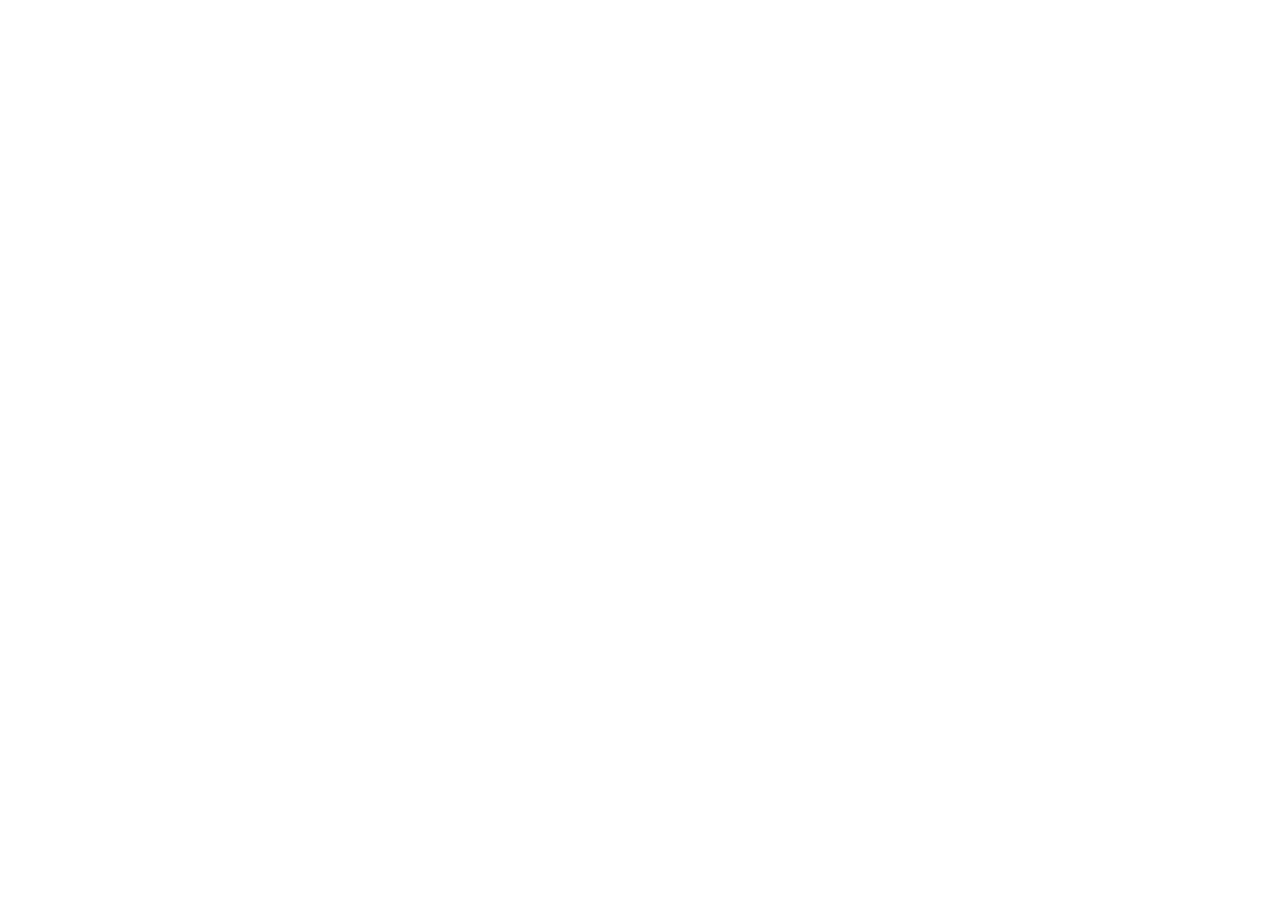
==== index.html @ 40fdde8d "Actualizar portada con el ZIP más reciente" ====
<!doctype html>
<html lang="es">
  <head>
    <meta charset="UTF-8" />
    <link rel="icon" type="image/svg+xml" href="./favicon.svg" />
    <meta name="viewport" content="width=device-width, initial-scale=1.0" />
    <meta name="description" content="Análisis de los CV registrados en CVUy: el Sistema Nacional de Investigadores, quienes investigan fuera de él y la producción científica de ambos grupos." />
    <title>Ciencia uruguaya</title>
    <link rel="preconnect" href="https://fonts.googleapis.com" />
    <link rel="preconnect" href="https://fonts.gstatic.com" crossorigin />
    <link href="https://fonts.googleapis.com/css2?family=Inter:wght@300..800&family=Source+Serif+4:ital,opsz,wght@0,8..60,400..700;1,8..60,400..700&display=swap" rel="stylesheet" />
    <script type="module" crossorigin src="./assets/index-DHw8-zJl.js"></script>
    <link rel="stylesheet" crossorigin href="./assets/index-D0bAR7ZH.css">
  </head>
  <body>
    <div id="root"></div>
  </body>
</html>
---- assets/index-D0bAR7ZH.css ----
:root{--fondo: #ffffff;--fondo-alto: #eef2f7;--papel: #1d2733;--tinta: #ffffff;--gris: #5b6770;--linea: #e1e7ee;--superficie: #ffffff;--superficie-oscura: #25408d;--tooltip: #ffffff;--texto-2: #36424e;--texto-3: #5b6770;--gris-marca: #c5d0db;--marca: #25408d;--marca-oscura: #1a2d66;--acento: #0072bc;--ocre: #e87722;--celeste: #00a3e0;--amarillo: #ffcd00;--gris-claro: #f2f5f8;--borde: #c5d0db;--niebla: #f2f5f8;--display: "Inter", "Helvetica Neue", Arial, sans-serif;--serif: "Source Serif 4", Georgia, "Times New Roman", serif;--texto: "Inter", "Helvetica Neue", Arial, sans-serif;--radio: 4px;--gutter: clamp(16px, 4vw, 56px);color-scheme:light}*,*:before,*:after{box-sizing:border-box}html{scroll-behavior:smooth}body{margin:0;background:var(--fondo);color:var(--papel);font-family:var(--texto);font-size:17px;line-height:1.55;-webkit-font-smoothing:antialiased;overflow-x:hidden}a{color:inherit}button{font:inherit;color:inherit;cursor:pointer}em{font-family:var(--serif);font-style:italic;font-weight:400}.eyebrow{font-size:13px;letter-spacing:.18em;text-transform:uppercase;color:var(--gris);margin:0 0 24px}.titulo-seccion{font-family:var(--display);font-weight:800;font-size:clamp(40px,7vw,104px);line-height:.95;letter-spacing:-.03em;margin:0 0 48px}.boton{display:inline-flex;align-items:center;gap:8px;padding:16px 28px;border-radius:999px;background:var(--papel);color:var(--tinta);font-weight:600;text-decoration:none;border:2px solid var(--papel)}.boton--oscuro{background:var(--t);color:var(--c);border-color:var(--t)}.boton--borde{background:transparent;color:var(--papel)}.nav{position:fixed;inset:0 0 auto 0;z-index:50;display:flex;align-items:center;justify-content:space-between;padding:20px var(--gutter);transition:background .4s,padding .4s}.nav--compacta{background:#061a3ad1;-webkit-backdrop-filter:blur(14px);backdrop-filter:blur(14px);padding-block:12px}.nav__marca{display:flex;align-items:center;gap:10px;font-family:var(--display);font-weight:800;text-decoration:none;font-size:18px}.nav__marca em{font-size:18px;color:var(--gris)}.nav__sol{width:14px;height:14px;border-radius:50%;background:#ffd23f;box-shadow:0 0 18px #ffd23f}.nav__links{display:flex;align-items:center;gap:6px;font-size:14px}.nav__links a{display:grid;place-items:center;min-width:32px;height:32px;padding:0 4px;border-radius:999px;border:1px solid var(--linea);text-decoration:none;font-family:var(--serif);font-size:18px;transition:background .2s,color .2s}.nav__links a:hover,.nav__links a:focus-visible{background:var(--c, var(--papel));color:var(--tinta)}.nav__links .nav__texto{font-family:var(--texto);font-size:14px;padding:0 14px;margin-left:8px}.nav__progreso{position:absolute;left:0;right:0;bottom:0;height:3px;background:linear-gradient(90deg,#ffd23f,#3fa7ff,#ff5d73,#5ee08a,#b28dff,#ff9d3f);transform-origin:0 50%}.portada{position:relative;min-height:100vh;display:grid;place-items:center;padding:120px var(--gutter) 80px;overflow:hidden}.portada__blobs{position:absolute;top:0;right:0;bottom:0;left:0;filter:blur(70px);opacity:.55}.blob{position:absolute;width:30vmax;height:30vmax;border-radius:50%;mix-blend-mode:screen}.portada__contenido{position:relative;text-align:center;max-width:1200px}.portada__titulo{font-family:var(--display);font-weight:800;font-size:clamp(44px,8vw,124px);line-height:.92;letter-spacing:-.04em;margin:0}.linea{display:block}.linea--serif{font-family:var(--serif);font-weight:400;font-style:italic;letter-spacing:-.02em}.mascara{display:inline-block;overflow:hidden;vertical-align:top;padding-bottom:.08em;margin-right:.22em}.mascara:last-child{margin-right:0}.mascara__in{display:inline-block}.portada__bajada{max-width:560px;margin:32px auto 40px;font-size:clamp(17px,1.6vw,21px);color:#f4f1eacc}.manifiesto{padding:20vh var(--gutter);max-width:1300px;margin:0 auto}.manifiesto__texto{font-family:var(--display);font-weight:600;font-size:clamp(30px,4.6vw,68px);line-height:1.12;letter-spacing:-.02em;margin:0}.cifras{display:grid;grid-template-columns:repeat(4,1fr);gap:16px;padding:0 var(--gutter) 20vh}.cifra{background:var(--superficie);border:1px solid var(--linea);border-radius:var(--radio);padding:32px 28px;display:flex;flex-direction:column;gap:8px;min-height:240px;justify-content:flex-end}.cifra__valor{font-family:var(--display);font-size:clamp(56px,6vw,96px);line-height:1;letter-spacing:-.04em}.cifra__label{font-size:16px}.cifra__nota{font-size:12px;color:var(--gris)}.indice{padding:0 var(--gutter) 20vh}.indice__grid{display:grid;grid-template-columns:repeat(5,minmax(0,1fr));gap:14px}.indice__item{position:relative;display:flex;flex-direction:column;justify-content:space-between;min-height:220px;padding:28px;border-radius:var(--radio);background:var(--c);color:var(--t);text-decoration:none;overflow:hidden}.indice__num{font-family:var(--serif);font-size:48px;line-height:1}.indice__nombre{font-family:var(--display);font-weight:800;font-size:clamp(24px,2.4vw,34px);line-height:1.02;letter-spacing:-.02em;max-width:85%}.indice__flecha{position:absolute;top:24px;right:28px;font-size:32px}.capitulo{display:grid;grid-template-columns:minmax(0,1fr) minmax(0,1.1fr);gap:var(--gutter);padding:15vh var(--gutter);background:var(--c);color:var(--t);border-radius:48px 48px 0 0;margin-top:-48px;position:relative}.capitulo__pegajoso{position:sticky;top:90px;align-self:start;min-height:calc(100vh - 140px);display:flex;flex-direction:column;justify-content:space-between}.capitulo__arte{width:min(100%,420px);aspect-ratio:1}.arte-svg{width:100%;height:100%;overflow:visible}.capitulo__num{font-size:13px;letter-spacing:.18em;text-transform:uppercase;font-weight:600}.capitulo__titulo{font-family:var(--display);font-weight:800;font-size:clamp(44px,6vw,96px);line-height:.92;letter-spacing:-.035em;margin:12px 0 16px}.capitulo__bajada{font-family:var(--serif);font-style:italic;font-size:clamp(24px,2.6vw,36px);margin:0}.capitulo__cuerpo{padding-top:20vh}.capitulo__texto{font-size:clamp(20px,1.8vw,26px);line-height:1.4;margin:0 0 48px}.preguntas{list-style:none;padding:0;margin:0 0 72px;border-top:1px solid currentColor}.preguntas li{font-family:var(--display);font-weight:600;font-size:clamp(20px,2vw,28px);line-height:1.2;padding:22px 0;border-bottom:1px solid currentColor}.capitulo__sub{font-size:13px;letter-spacing:.18em;text-transform:uppercase;margin:0 0 20px}.tarjetas{display:grid;grid-template-columns:repeat(auto-fill,minmax(240px,1fr));gap:16px}.tarjeta{text-align:left;display:flex;flex-direction:column;gap:6px;padding:24px;min-height:300px;border:none;border-radius:24px;background:var(--t);color:var(--c)}.tarjeta__iniciales{width:64px;height:64px;display:grid;place-items:center;border-radius:50%;background:var(--c);color:var(--t);font-family:var(--display);font-weight:800;font-size:22px;margin-bottom:auto}.tarjeta__disciplina{font-size:12px;letter-spacing:.14em;text-transform:uppercase;opacity:.75;margin-top:24px}.tarjeta__nombre{font-family:var(--display);font-weight:800;font-size:26px;line-height:1.05;letter-spacing:-.02em}.tarjeta__tema{font-family:var(--serif);font-style:italic;font-size:20px;line-height:1.2}.tarjeta__inst{font-size:13px;opacity:.7}.historia{position:relative;background:var(--fondo);border-radius:48px 48px 0 0;margin-top:-48px}.historia__pegajoso{position:sticky;top:0;height:100vh;display:flex;flex-direction:column;justify-content:center;overflow:hidden;padding:0 var(--gutter)}.historia__pista{display:flex;gap:20px;list-style:none;padding:0;margin:0;width:max-content}.hito{width:min(78vw,360px);min-height:340px;display:flex;flex-direction:column;gap:12px;padding:28px;border-radius:var(--radio);border:1px solid var(--linea);background:var(--superficie)}.hito__anio{font-family:var(--display);font-weight:800;font-size:72px;line-height:1;color:var(--c);letter-spacing:-.04em;margin-bottom:auto}.hito__titulo{font-family:var(--display);font-weight:600;font-size:24px;line-height:1.1}.hito__texto{color:#f4f1eab8;font-size:15px}.niveles{padding:20vh var(--gutter) 10vh;background:var(--papel);color:var(--tinta)}.niveles__intro{max-width:900px;margin-bottom:8vh}.niveles__intro p{font-size:clamp(18px,1.6vw,22px);max-width:680px}.nivel-envoltura{position:sticky;height:70vh;display:flex;align-items:flex-start}.nivel{width:100%;min-height:52vh;display:grid;grid-template-columns:auto 1fr;gap:clamp(20px,5vw,80px);padding:clamp(28px,5vw,64px);border-radius:36px;background:var(--c);color:var(--t);transform-origin:50% 0;box-shadow:0 -20px 60px #0000001f}.nivel__paso{font-family:var(--serif);font-size:clamp(64px,10vw,160px);line-height:.8}.nivel__nombre{font-family:var(--display);font-weight:800;font-size:clamp(40px,6vw,88px);line-height:.95;letter-spacing:-.035em;margin:0}.nivel__resumen{font-family:var(--serif);font-style:italic;font-size:clamp(24px,2.6vw,36px);margin:8px 0 24px}.nivel__texto{font-size:clamp(17px,1.5vw,21px);max-width:560px;margin:0}.directorio{padding:20vh var(--gutter)}.directorio__controles{display:flex;flex-direction:column;gap:20px;margin-bottom:40px}.buscador{width:100%;max-width:640px;padding:18px 24px;border-radius:999px;border:1px solid var(--linea);background:var(--superficie);color:var(--papel);font:inherit;font-size:18px}.buscador:focus{outline:2px solid #ffd23f;outline-offset:2px}.chips{display:flex;flex-wrap:wrap;gap:8px}.directorio__lista{list-style:none;margin:0;padding:0;border-top:1px solid var(--linea)}.fila{width:100%;display:grid;grid-template-columns:16px 1.2fr 1fr 1.4fr;gap:20px;align-items:center;text-align:left;padding:22px 8px;background:transparent;border:none;border-bottom:1px solid var(--linea);transition:background .25s,padding .25s}.fila:hover{background:var(--superficie);padding-left:20px}.fila__punto{width:12px;height:12px;border-radius:50%;background:var(--c)}.fila__nombre{font-family:var(--display);font-weight:600;font-size:22px}.fila__disciplina{font-family:var(--serif);font-style:italic;font-size:19px}.fila__inst{color:var(--gris);font-size:14px}.vacio{color:var(--gris);padding:40px 0}.ficha__velo{position:fixed;top:0;right:0;bottom:0;left:0;z-index:100;background:#04132dc7;-webkit-backdrop-filter:blur(8px);backdrop-filter:blur(8px);display:grid;place-items:center;padding:16px}.ficha{position:relative;width:min(640px,100%);max-height:90vh;overflow:auto;padding:clamp(28px,5vw,56px);border-radius:36px;background:var(--c);color:var(--t)}.ficha__cerrar{position:absolute;top:18px;right:18px;width:44px;height:44px;border-radius:50%;border:none;background:var(--t);color:var(--c);font-size:26px;line-height:1}.ficha__area{font-size:12px;letter-spacing:.16em;text-transform:uppercase;font-weight:600}.ficha__nombre{font-family:var(--display);font-weight:800;font-size:clamp(36px,5vw,60px);line-height:.95;letter-spacing:-.03em;margin:12px 0}.ficha__tema{font-family:var(--serif);font-style:italic;font-size:24px;margin:0 0 20px}.ficha__historia{font-size:18px;margin:0 0 20px}.ficha__inst{font-size:14px;opacity:.75;margin:0 0 28px}.cierre{padding:20vh var(--gutter) 48px;text-align:center}.cierre__titulo{font-family:var(--display);font-weight:800;font-size:clamp(48px,9vw,150px);line-height:.92;letter-spacing:-.04em;margin:0 auto 48px;max-width:1300px}.cierre__titulo em{display:block;color:#ffd23f}.cierre__acciones{display:flex;justify-content:center;flex-wrap:wrap;gap:12px;margin-bottom:20vh}.pie{display:grid;grid-template-columns:1.4fr 1fr;gap:48px;text-align:left;border-top:1px solid var(--linea);padding-top:40px;font-size:14px;color:var(--gris)}.pie h4{color:var(--papel);margin:0 0 12px;font-size:14px;letter-spacing:.14em;text-transform:uppercase}.pie ul{list-style:none;padding:0;margin:0;display:grid;gap:6px}.pie a{text-decoration:none}.pie a:hover{color:var(--papel)}.figura{grid-column:1 / -1;margin:0;min-width:0;display:flex;flex-direction:column;gap:18px;padding:clamp(20px,2.6vw,32px);border-radius:var(--radio);background:var(--superficie);border:1px solid var(--linea)}.figura__titulo{font-family:var(--display);font-weight:600;font-size:clamp(20px,1.7vw,24px);line-height:1.15;margin:0;text-wrap:balance}.figura__bajada{margin:6px 0 0;color:var(--texto-3);font-size:14px}.figura__pie{display:flex;justify-content:space-between;align-items:center;gap:12px;flex-wrap:wrap;font-size:12px;color:var(--texto-3);letter-spacing:.04em}.pendiente{display:flex;align-items:center;gap:12px;min-height:120px;padding:20px;border-radius:16px;border:1px dashed var(--linea);color:var(--texto-3);font-size:14px}.pendiente__icono{font-size:22px;color:var(--c, var(--texto-3))}.figura__toggle{border:1px solid var(--linea);background:transparent;border-radius:999px;padding:6px 14px;font-size:13px}.figura__toggle:hover,.figura__toggle:focus-visible{border-color:var(--papel)}.figura__nota{margin:0;font-size:13px;color:var(--texto-3);border-left:2px solid var(--c);padding-left:12px}.grafico{position:relative;min-width:0}.svg{display:block;overflow:visible;touch-action:pan-y}.reticula{stroke:var(--linea);stroke-width:1}.eje{fill:var(--texto-3);font-size:12px;font-variant-numeric:tabular-nums}.cursor{stroke:var(--texto-2);stroke-width:1}.anotacion{stroke:var(--texto-3);stroke-width:1}.anotacion__texto{fill:var(--texto-2);font-size:12px;font-weight:600}.etiqueta-serie{fill:var(--papel);font-size:13px;font-weight:600;font-variant-numeric:tabular-nums}.tip{position:absolute;z-index:5;pointer-events:none;min-width:140px;max-width:240px;padding:10px 12px;border-radius:12px;background:var(--tooltip);border:1px solid var(--linea);color:var(--papel);font-size:13px;line-height:1.4;box-shadow:0 12px 30px #020a1c73;font-variant-numeric:tabular-nums}.tip__fila{display:flex;align-items:center;gap:6px}.tip__fila i{width:8px;height:8px;border-radius:50%;flex:none}.leyenda{display:flex;flex-wrap:wrap;gap:6px 18px;list-style:none;padding:0;margin:0 0 14px;font-size:13px;color:var(--texto-2)}.leyenda li{display:flex;align-items:center;gap:8px}.leyenda__marca{width:12px;height:12px;border-radius:3px}.barras{list-style:none;margin:0;padding:0;display:grid;gap:4px}.barras__fila{display:grid;grid-template-columns:minmax(90px,32%) 1fr minmax(52px,auto);align-items:center;gap:12px;padding:3px 0;font-size:14px}.barras__etiqueta{color:var(--texto-2);line-height:1.2;min-width:0;overflow-wrap:anywhere}.barras__pista{position:relative;height:18px;display:flex}.barras__pista--apilada{gap:2px}.barras__pista--centro:before{content:"";position:absolute;left:50%;top:-3px;bottom:-3px;width:1px;background:var(--texto-3)}.barras__barra{display:block;height:100%;border-radius:0 4px 4px 0}.barras__segmento{display:block;height:100%}.barras__segmento:last-child{border-radius:0 4px 4px 0}.barras__valor{text-align:right;font-variant-numeric:tabular-nums;font-weight:600;font-size:13px}.piramide{list-style:none;margin:0;padding:0;display:grid;gap:6px}.piramide__fila{display:grid;grid-template-columns:1fr 92px 1fr;align-items:center;height:26px}.piramide__lado{display:flex;height:100%}.piramide__lado--izq{justify-content:flex-end;order:1}.piramide__lado--izq .barras__barra{border-radius:4px 0 0 4px}.piramide__tramo{order:2;text-align:center;font-size:13px;color:var(--texto-2)}.piramide__lado--der{order:3}.territorio{display:grid;grid-template-columns:minmax(0,1fr) minmax(0,1fr);gap:32px;align-items:start}.mapa{display:grid;grid-template-columns:repeat(5,minmax(0,1fr));grid-template-rows:repeat(7,auto);gap:4px}.mapa__celda{aspect-ratio:1;max-width:100%;border:none;border-radius:10px;padding:6px;display:flex;flex-direction:column;justify-content:space-between;text-align:left;outline:2px solid transparent;outline-offset:1px;min-width:0;overflow:hidden}.mapa__celda--activa,.mapa__celda:focus-visible{outline-color:var(--papel)}.mapa__nombre{font-size:clamp(9px,.8vw,11px);line-height:1.05;font-weight:600}.mapa__valor{font-family:var(--display);font-weight:800;font-size:clamp(13px,1.3vw,18px);font-variant-numeric:tabular-nums}.rampa{display:flex;align-items:center;gap:10px;margin-top:14px;font-size:12px;color:var(--texto-3)}.rampa__barra{flex:1;height:8px;border-radius:4px}.territorio__eyebrow{font-size:12px;letter-spacing:.16em;text-transform:uppercase;color:var(--texto-3)}.territorio__nombre{font-family:var(--display);font-weight:800;font-size:clamp(32px,3.4vw,52px);letter-spacing:-.03em;line-height:1;margin:6px 0 10px}.territorio__dato{margin:0 0 18px;color:var(--texto-2)}.territorio__dato strong{color:var(--t);font-size:20px}.red__etiqueta,.flujo__etiqueta{fill:var(--texto-2);font-size:12px}.flujo__ejes{display:flex;justify-content:space-between;font-size:12px;color:var(--texto-3);letter-spacing:.08em;text-transform:uppercase;margin-top:8px}.cautelas{padding:18vh var(--gutter) 10vh}.cautelas__grid{display:grid;grid-template-columns:repeat(auto-fit,minmax(min(100%,240px),1fr));gap:16px}.cautela{padding:24px;border-radius:var(--radio);border:1px solid var(--linea)}.cautela h3{font-family:var(--display);font-size:20px;line-height:1.15;margin:0 0 10px}.cautela p{margin:0;color:var(--texto-2);font-size:15px}.chips{display:flex;flex-wrap:wrap;gap:8px;margin-bottom:24px}.chip{position:relative;padding:10px 18px;border-radius:999px;border:1px solid var(--linea);background:transparent;font-size:15px}.chip[aria-selected=true]{color:var(--tinta);border-color:transparent}.chip__fondo{position:absolute;top:0;right:0;bottom:0;left:0;border-radius:999px;background:var(--c)}.chip__texto{position:relative}.tabla-scroll{overflow-x:auto;max-width:100%;border-radius:14px}.tabla-scroll--alta{max-height:70vh;overflow-y:auto;border:1px solid var(--linea)}.tabla{border-collapse:collapse;width:100%;font-size:14px;font-variant-numeric:tabular-nums}.tabla th,.tabla td{padding:10px 12px;border-bottom:1px solid var(--linea);text-align:left;vertical-align:top}.tabla thead th{position:sticky;top:0;background:var(--superficie);color:var(--texto-2);font-weight:600;font-size:12px;z-index:1}.tabla .num{text-align:right;white-space:nowrap}.tabla--perfil tbody th{position:sticky;left:0;background:var(--fondo);font-weight:600;min-width:180px}.tabla--perfil thead th:first-child{left:0;z-index:2}.tabla--perfil thead button{background:none;border:none;padding:0;font:inherit;color:inherit;text-align:inherit;min-width:90px}.tabla--perfil tbody tr:hover td,.tabla--perfil tbody tr:hover th{background:var(--superficie)}.vacio{color:var(--texto-3)}.portada__fondo{position:absolute;top:0;right:0;bottom:0;left:0}.particulas{width:100%;height:100%;display:block}.portada__contenido{pointer-events:none}.portada__contenido .boton{pointer-events:auto}.escalas{position:relative}.escalas__pegajoso{position:sticky;top:0;height:100vh;overflow:hidden}.escala{position:absolute;top:0;right:0;bottom:0;left:0;display:grid;grid-template-columns:minmax(0,1fr) minmax(0,1fr);align-items:center;gap:clamp(24px,5vw,80px);padding:80px var(--gutter) 40px calc(var(--gutter) + 40px)}.escala__arte{width:min(100%,460px);aspect-ratio:1;justify-self:center}.escala__medida{font-family:var(--serif);font-size:clamp(48px,7vw,110px);line-height:1;color:#ffd23f}.escala__titulo{font-family:var(--display);font-weight:800;font-size:clamp(36px,5vw,76px);line-height:.95;letter-spacing:-.035em;margin:12px 0 16px;text-wrap:balance}.escala__texto p{font-size:clamp(18px,1.6vw,22px);color:var(--texto-2);max-width:34ch;margin:0}.escalas__regla{position:absolute;left:var(--gutter);top:18vh;bottom:18vh;width:3px;border-radius:3px;background:var(--linea);z-index:1}.escalas__regla span{display:block;width:100%;border-radius:3px;background:#ffd23f}.indice__arte{position:absolute;right:-24px;bottom:-24px;width:150px;height:150px;opacity:.3;pointer-events:none}.indice__bajada{font-size:14px;line-height:1.3;opacity:.8;max-width:80%}.capitulo{--papel: var(--t);--texto-2: color-mix(in srgb, var(--t) 84%, transparent);--texto-3: color-mix(in srgb, var(--t) 64%, transparent);--linea: color-mix(in srgb, var(--t) 20%, transparent);--superficie: var(--c);--gris-marca: color-mix(in srgb, var(--t) 24%, transparent)}.capitulo__tesis{font-family:var(--display);font-weight:800;font-size:clamp(30px,3.2vw,48px);line-height:1.02;letter-spacing:-.03em;margin:0 0 28px;text-wrap:balance}.cap-cifras{display:grid;grid-template-columns:repeat(auto-fit,minmax(160px,1fr));gap:12px;margin:0 0 56px}.cap-cifra{display:flex;flex-direction:column;gap:6px;padding:22px;border-radius:22px;background:var(--t);color:var(--c)}.cap-cifra strong{font-family:var(--display);font-size:clamp(36px,3.6vw,56px);line-height:1;letter-spacing:-.04em;font-variant-numeric:tabular-nums}.cap-cifra>span{font-size:14px}.capitulo__figuras{display:grid;gap:16px}.capitulo .figura{background:color-mix(in srgb,var(--t) 7%,transparent);border-color:var(--linea)}.capitulo .figura__nota{border-left-color:var(--t)}.capitulo .tip{background:var(--t);color:var(--c);border-color:transparent}.capitulo .tip__fila i{outline:1px solid var(--c)}.rampa__barra{background:linear-gradient(90deg,color-mix(in srgb,var(--t) 12%,transparent),var(--t))}.personas{margin-top:40px}.chips--tinta .chip{border-color:var(--linea)}.chips--tinta .chip[aria-selected=true]{color:var(--c)}.chips--tinta .chip__fondo{background:var(--t)}.tarjeta__iniciales{background:var(--ca, var(--c));color:var(--ta, var(--t))}.desafios{display:grid;grid-template-columns:repeat(2,minmax(0,1fr));gap:14px}.desafio{display:flex;flex-direction:column;gap:10px;padding:24px;border-radius:24px;background:color-mix(in srgb,var(--t) 7%,transparent);border:1px solid var(--linea)}.desafio:nth-child(4n+1),.desafio:nth-child(4n+4){background:var(--t);color:var(--c);--texto-2: color-mix(in srgb, var(--c) 80%, transparent);--linea: color-mix(in srgb, var(--c) 20%, transparent)}.desafio__num{font-family:var(--serif);font-size:40px;line-height:1}.desafio__titulo{font-family:var(--display);font-weight:800;font-size:24px;letter-spacing:-.02em;line-height:1.1;margin:0}.desafio__texto{margin:0;font-size:15px;color:var(--texto-2)}.desafio__indicadores{list-style:none;margin:0;padding:0;display:grid;gap:12px}.desafio__indicadores li{display:grid;gap:2px;padding-top:10px;border-top:1px solid var(--linea);font-size:14px}.desafio__indicadores strong{font-family:var(--display);font-size:30px;line-height:1;letter-spacing:-.03em;font-variant-numeric:tabular-nums}.desafio__lectura{font-family:var(--serif);font-style:italic;font-size:17px}.historia__linea{height:3px;margin:-24px 0 40px;border-radius:3px;background:linear-gradient(90deg,#ffd23f,#ff9d3f,#ff5d73,#b28dff,#3fa7ff,#2fd4c4,#5ee08a);transform-origin:0 50%}.ficha__iniciales{width:72px;height:72px;display:grid;place-items:center;border-radius:50%;background:var(--t);color:var(--c);font-family:var(--display);font-weight:800;font-size:26px;margin-bottom:18px}.cargando{min-height:100vh;display:grid;place-content:center;justify-items:center;gap:12px;padding:0 var(--gutter);text-align:center;color:var(--texto-2)}.cargando__arte{width:140px;height:140px}.cargando__detalle{font-size:14px;color:var(--texto-3)}@media(max-width:1100px){.indice__grid,.cautelas__grid{grid-template-columns:repeat(2,minmax(0,1fr))}}@media(max-width:960px){.cifras{grid-template-columns:repeat(2,1fr)}.capitulo{grid-template-columns:1fr}.capitulo__pegajoso{position:relative;top:0;min-height:auto;gap:32px}.capitulo__arte{width:200px}.capitulo__cuerpo{padding-top:0}.fila{grid-template-columns:16px 1fr}.fila__disciplina,.fila__inst{grid-column:2}.pie{grid-template-columns:1fr}.escala{grid-template-columns:1fr;align-content:center;gap:16px;padding-top:90px}.escala__arte{width:min(70vw,300px)}}@media(max-width:760px){.nav__links a:not(.nav__texto){display:none}.desafios,.territorio,.cautelas__grid{grid-template-columns:1fr}}@media(max-width:480px){.cifras,.indice__grid{grid-template-columns:1fr}.cifra{min-height:170px}.indice__item{min-height:150px}.nivel{grid-template-columns:1fr}.barras__fila{grid-template-columns:minmax(80px,36%) 1fr minmax(44px,auto);gap:8px;font-size:13px}}.indice__nombre{font-size:clamp(18px,1.45vw,24px);-webkit-hyphens:manual;hyphens:manual}.capitulo__titulo{font-size:clamp(40px,5.2vw,88px);-webkit-hyphens:manual;hyphens:manual;text-wrap:balance}.figura--ancha{grid-column:1 / -1}.capitulo .figura--oscura{--papel: #f3f5fa;--texto-2: rgba(232, 238, 250, .8);--texto-3: #93a4c7;--linea: rgba(214, 226, 255, .16);--superficie: var(--superficie-oscura);--gris-marca: #2c4373;background:var(--superficie-oscura);border-color:transparent;color:var(--papel)}.capitulo .figura--oscura .figura__titulo{color:var(--papel)}.capitulo .figura--oscura .tip{background:var(--tooltip);color:var(--papel)}.capitulo .figura--oscura .figura__nota{border-left-color:var(--c)}.figura--esperando{border-style:dashed}.esqueleto{display:grid;gap:10px;color:var(--t, var(--papel))}.esqueleto__svg{width:100%;height:auto;max-height:240px}.esqueleto__texto{margin:0;font-size:13px;color:var(--texto-3)}.serie__controles,.decadas{display:flex;flex-wrap:wrap;gap:6px;margin-bottom:12px}.serie__tab{position:relative;border:1px solid var(--linea);background:transparent;border-radius:999px;padding:7px 14px;font-size:13px;color:var(--papel)}.serie__tab[aria-selected=true]{color:var(--superficie);border-color:transparent}.serie__tab>span:last-child{position:relative}.serie__tab-fondo{position:absolute;top:0;right:0;bottom:0;left:0;border-radius:999px;background:var(--papel)}.serie__lectura{min-height:1.5em;margin:0 0 6px;color:var(--texto-2);font-size:15px}.serie__lectura strong{font-family:var(--display);font-size:22px;color:var(--papel)}.serie__mini{margin-top:10px}.serie__mini-svg{cursor:ew-resize;touch-action:none;border-radius:8px;background:color-mix(in srgb,var(--papel) 5%,transparent)}.serie__mini-pie{display:flex;justify-content:space-between;align-items:center;gap:10px;margin-top:6px;font-size:12px;color:var(--texto-3)}.serie__hito .anotacion__texto{font-size:11px}.leyenda--botones{gap:6px}.leyenda__boton{display:inline-flex;align-items:center;gap:8px;border:1px solid var(--linea);background:transparent;border-radius:999px;padding:5px 12px;font-size:13px;color:var(--texto-2);transition:opacity .2s}.leyenda__boton[aria-pressed=true]{border-color:var(--papel);color:var(--papel)}.leyenda__boton--tenue{opacity:.4}.leyenda__marca--redonda{border-radius:50%}.carrera__cabeza{display:flex;align-items:baseline;gap:16px;min-height:64px}.carrera__anio{font-family:var(--display);font-weight:800;font-size:clamp(44px,6vw,72px);line-height:1;letter-spacing:-.04em;font-variant-numeric:tabular-nums}.carrera__hito{font-family:var(--serif);font-style:italic;font-size:20px;color:var(--c)}.carrera__lista{list-style:none;margin:12px 0;padding:0;display:grid;gap:6px}.carrera__fila{display:grid;grid-template-columns:minmax(110px,30%) 1fr 64px;align-items:center;gap:12px;font-size:14px}.carrera__etiqueta{color:var(--texto-2);line-height:1.2}.carrera__pista{height:22px}.carrera__barra{display:block;height:100%;border-radius:0 6px 6px 0}.carrera__valor{text-align:right;font-weight:600;font-variant-numeric:tabular-nums}.carrera__controles{display:flex;align-items:center;gap:12px;flex-wrap:wrap}.carrera__controles--arriba{margin-bottom:8px}.carrera__controles input[type=range]{flex:1;min-width:140px;accent-color:var(--c)}.carrera__play{width:40px;height:40px;border-radius:50%;border:none;background:var(--papel);color:var(--superficie);font-size:14px;flex:none}.carrera__total{font-size:13px;color:var(--texto-3)}.unidades__nota{margin:4px 0 8px;font-size:13px;color:var(--texto-3)}.unidades__lienzo canvas{display:block}.unidades__etiqueta{position:absolute;transform:translate(-50%);display:grid;justify-items:center;pointer-events:none;white-space:nowrap}.unidades__etiqueta strong{font-family:var(--display);font-size:22px;line-height:1;font-variant-numeric:tabular-nums}.unidades__etiqueta span{font-size:12px;color:var(--texto-3)}.unidades__ejes{position:relative;height:40px;margin-top:-40px}.unidades__ejes span{position:absolute;top:6px;transform:translate(-50%);text-align:center;font-size:12px;line-height:1.2;color:var(--texto-2)}.radial__marco{display:grid;place-items:center}.radial__etiqueta{fill:var(--texto-2);font-size:12px}.waffle__cuerpo{display:grid;grid-template-columns:minmax(0,320px) minmax(0,1fr);gap:24px;align-items:center}.waffle__grilla{display:grid;grid-template-columns:repeat(10,1fr);gap:4px;aspect-ratio:1;max-width:100%}.waffle__celda{border-radius:5px;border:1px solid var(--linea)}.waffle__leyenda{list-style:none;margin:0;padding:0;display:grid;gap:10px}.waffle__leyenda li{display:grid;grid-template-columns:12px 1fr auto;align-items:center;gap:10px;font-size:14px;color:var(--texto-2);cursor:default}.waffle__leyenda strong{font-family:var(--display);font-size:18px;color:var(--papel);font-variant-numeric:tabular-nums}.medidor{width:150px;max-width:100%;height:auto;display:block}.desafio__medidor{position:relative;width:150px}.desafio__medidor strong{position:absolute;left:0;right:0;bottom:2px;text-align:center;font-family:var(--display);font-size:24px;font-variant-numeric:tabular-nums}.medidor--esperando{opacity:.7}.fuerzas svg{touch-action:none}@media(max-width:760px){.waffle__cuerpo{grid-template-columns:1fr}.waffle__grilla{width:min(100%,300px)}}.unidades__fila{position:absolute;left:0;right:0;display:flex;align-items:baseline;gap:8px;font-size:13px;color:var(--texto-2);pointer-events:none}.unidades__fila strong{font-family:var(--display);font-size:18px;color:var(--papel);margin-left:auto}.unidades__fila em{font-style:normal;color:var(--texto-3);min-width:44px;text-align:right}.radial__lista{list-style:none;margin:8px 0 0;padding:0;display:grid;gap:6px;font-size:13px}.radial__lista li{display:grid;grid-template-columns:12px 1fr auto;gap:8px;align-items:center;color:var(--texto-2)}.radial__lista strong{color:var(--papel);font-variant-numeric:tabular-nums}.pesas{list-style:none;margin:0;padding:0;display:grid;gap:4px}.pesas__fila{display:grid;grid-template-columns:minmax(110px,34%) 1fr auto;align-items:center;gap:14px;padding:6px 0;font-size:14px;border-bottom:1px solid var(--linea)}.pesas__etiqueta{color:var(--texto-2);line-height:1.2}.pesas__pista{position:relative;height:22px}.pesas__pista:before{content:"";position:absolute;left:0;right:0;top:50%;height:1px;background:var(--linea)}.pesas__barra{position:absolute;top:calc(50% - 2px);height:4px;border-radius:2px;background:var(--texto-3)}.pesas__punto{position:absolute;top:50%;width:16px;height:16px;margin:-8px 0 0 -8px;border-radius:50%;border:2px solid var(--superficie)}.pesas__valores{display:flex;gap:6px;font-variant-numeric:tabular-nums;font-weight:600;font-size:13px;white-space:nowrap}.pesas__sep{color:var(--texto-3)}.territorio__sub{margin:18px 0 8px;font-size:12px;letter-spacing:.14em;text-transform:uppercase;color:var(--texto-3)}.burbujas__rotulo{fill:var(--papel);font-size:12px;font-weight:600;paint-order:stroke;stroke:var(--superficie);stroke-width:3px;pointer-events:none}.burbujas__rotulo--tenue{fill:var(--texto-3);font-weight:400}.portada__credito{max-width:640px;margin:28px auto 0;font-family:var(--serif);font-style:italic;font-size:clamp(18px,1.8vw,24px);line-height:1.3;color:var(--papel);text-wrap:balance}.institucion{display:inline-flex;align-items:center;gap:12px;text-align:left}.institucion--portada{margin-top:20px;pointer-events:auto}.institucion__logo{height:44px;width:auto;max-width:100%}.institucion__sigla{display:inline-grid;place-items:center;padding:6px 12px;border:1.5px solid currentColor;border-radius:999px;font-family:var(--display);font-weight:800;font-size:15px;letter-spacing:.02em;white-space:nowrap}.institucion__nombre{font-size:13px;line-height:1.3;color:var(--texto-2);max-width:260px}.institucion--pie{grid-column:1 / -1;margin-bottom:8px}.institucion--portada .institucion__sigla{background:#f4cf45;border-color:#f4cf45;color:var(--tinta)}.institucion--portada .institucion__nombre{display:none}.portada{background:radial-gradient(1100px 620px at 50% 20%,var(--fondo-alto),transparent 70%),var(--fondo)}.nav__marca .institucion__sigla{padding:3px 9px;font-size:12px}.nav__separador{width:1px;height:18px;background:var(--linea)}.nav__titulo{font-family:var(--serif);font-style:italic;font-weight:400;font-size:18px;color:var(--texto-2)}.pie{border-top-color:var(--linea)}.nav__logo{height:30px}@media(max-width:480px){.nav__titulo{font-size:16px}}.indice{padding-bottom:80px}.indice__grid{grid-template-columns:repeat(3,minmax(0,1fr))}.indice__item{min-height:170px;padding:22px;gap:10px}.indice__num{font-size:30px}.indice__nombre{font-size:clamp(22px,2.2vw,30px)}.lectura-breve{max-width:850px;margin:-8px 0 28px;color:var(--texto-2);line-height:1.5}.lectura-breve a{color:#f4cf45;white-space:nowrap}.cautelas__grid{grid-template-columns:repeat(2,minmax(0,1fr))}.cautela p{line-height:1.55}@media(max-width:760px){.indice__grid{grid-template-columns:repeat(2,minmax(0,1fr))}.cautelas__grid{grid-template-columns:1fr}}@media(max-width:480px){.indice__grid{grid-template-columns:1fr}.indice__item{min-height:150px}}.sr{position:absolute;width:1px;height:1px;overflow:hidden;clip:rect(0 0 0 0);white-space:nowrap}:focus-visible{outline:3px solid #ffd23f;outline-offset:2px}.saltar{position:absolute;left:12px;top:-60px;z-index:100;padding:10px 16px;border-radius:999px;background:var(--papel);color:var(--tinta);font-weight:600;text-decoration:none}.saltar:focus{top:10px}.nav{height:64px;padding:0 var(--gutter);background:#061a3ae6;backdrop-filter:blur(14px);-webkit-backdrop-filter:blur(14px);border-bottom:1px solid rgba(214,226,255,.1);gap:16px}.nav__menus{display:flex;align-items:center;gap:2px}.menu{position:relative}.menu__boton{display:inline-flex;align-items:center;gap:8px;height:40px;padding:0 14px;border:0;border-radius:999px;background:transparent;color:var(--texto-2);font-size:15px;font-weight:500;text-decoration:none;white-space:nowrap}.menu__boton:hover,.menu__boton[aria-expanded=true]{background:#d6e2ff1a;color:var(--papel)}.menu__boton--activo{position:relative;color:var(--papel);font-weight:600}.menu__boton--activo:after{content:"";position:absolute;left:14px;right:14px;bottom:2px;height:2px;border-radius:2px;background:#ffd23f}.menu__flecha{transition:transform .2s}.menu__boton[aria-expanded=true] .menu__flecha{transform:rotate(180deg)}.menu__panel{position:absolute;top:calc(100% + 10px);left:50%;translate:-50% 0;width:360px;padding:16px;border-radius:20px;background:#0b2550;border:1px solid rgba(214,226,255,.16);box-shadow:0 24px 60px #020a1c99}.menu__descripcion{margin:0 8px 10px;font-size:13px;color:var(--texto-3)}.menu__panel ul,.cajon ul{list-style:none;margin:0;padding:0}.menu__item,.cajon__grupo a{display:flex;gap:12px;align-items:flex-start;padding:10px 8px;border-radius:12px;text-decoration:none}.menu__item:hover,.menu__item:focus-visible,.cajon__grupo a:hover{background:#d6e2ff14}.menu__item[aria-current=page],.cajon__grupo a[aria-current=page]{background:#d6e2ff1f}.menu__punto{flex:none;width:12px;height:12px;margin-top:5px;border-radius:50%;background:var(--c)}.menu__nombre{display:block;font-weight:600;color:var(--papel)}.menu__bajada{display:block;font-size:13px;color:var(--texto-3)}.nav__hamburguesa{display:none;align-items:center;gap:10px;height:40px;padding:0 14px;border-radius:999px;border:1px solid rgba(214,226,255,.25);background:transparent;font-size:14px;max-width:55vw}.nav__hamburguesa-texto{overflow:hidden;text-overflow:ellipsis;white-space:nowrap}.nav__progreso{height:3px}.cajon{position:fixed;top:0;right:0;bottom:0;left:0;z-index:80;background:#020a1c99}.cajon__panel{position:absolute;inset:0 0 0 auto;width:min(420px,100%);overflow-y:auto;padding:16px 16px 40px;background:#0b2550}.cajon__cabecera{display:flex;align-items:center;justify-content:space-between;margin-bottom:8px}.cajon__inicio{font-weight:600;text-decoration:none;padding:10px 8px}.cajon__cerrar{width:44px;height:44px;border-radius:50%;border:1px solid rgba(214,226,255,.25);background:transparent;font-size:18px}.cajon__grupo h2{margin:20px 8px 4px;font-size:12px;letter-spacing:.16em;text-transform:uppercase;color:var(--texto-3);font-weight:600}.cajon__sueltas{margin-top:20px!important;border-top:1px solid rgba(214,226,255,.16)!important;padding-top:12px!important}.cajon__sueltas a{display:block;padding:12px 8px;font-weight:600;text-decoration:none}@media(max-width:1180px){.nav__menus{display:none}.nav__hamburguesa{display:inline-flex}}main{display:block}main:focus{outline:none}.pagina.capitulo{display:block;padding:64px 0 0;margin:0;border-radius:0}.pagina__cabecera{position:relative;display:grid;grid-template-columns:minmax(0,1.4fr) minmax(0,1fr);grid-template-areas:"intro arte" "cifras cifras" "preguntas preguntas";gap:0 var(--gutter);padding:32px var(--gutter) 40px;max-width:1440px;margin:0 auto}.pagina__intro{grid-area:intro}.pagina__arte{grid-area:arte;justify-self:end;width:min(100%,320px);aspect-ratio:1;opacity:.9}.pagina__titulo{font-family:var(--display);font-weight:800;font-size:clamp(40px,5.4vw,84px);line-height:.95;letter-spacing:-.035em;margin:24px 0 8px;text-wrap:balance}.pagina__bajada{font-family:var(--serif);font-style:italic;font-size:clamp(22px,2.2vw,32px);margin:0 0 32px}.pagina__cabecera .capitulo__tesis{font-size:clamp(24px,2.4vw,36px);max-width:28ch}.pagina__cabecera .capitulo__texto{font-size:clamp(17px,1.3vw,20px);max-width:62ch;margin-bottom:32px}.pagina__cabecera .cap-cifras{grid-area:cifras;margin:0 0 32px}.pagina__preguntas{grid-area:preguntas}.pagina__preguntas .preguntas{display:grid;grid-template-columns:repeat(auto-fit,minmax(240px,1fr));gap:0 24px;margin:0;border-top:0}.pagina__preguntas .preguntas li{font-size:clamp(17px,1.3vw,20px);padding:14px 0;border-top:1px solid currentColor;border-bottom:0}.migas ol{display:flex;flex-wrap:wrap;gap:6px;list-style:none;margin:0;padding:0;font-size:14px}.migas li+li:before{content:"›";margin-right:6px;opacity:.6}.migas a{text-underline-offset:3px}.migas [aria-current]{font-weight:600}.pagina__cuerpo{display:grid;grid-template-columns:240px minmax(0,1fr);gap:40px;max-width:1440px;margin:0 auto;padding:0 var(--gutter) 64px}.pagina__lateral{min-width:0}.toc--lateral{position:sticky;top:88px;max-height:calc(100vh - 110px);overflow-y:auto;padding-right:6px}.toc__titulo{font-size:12px;letter-spacing:.16em;text-transform:uppercase;font-weight:600;margin:0 0 12px}.toc__lista{list-style:none;margin:0;padding:0;border-left:2px solid var(--linea)}.toc__lista li a{display:block;padding:6px 0 6px 14px;margin-left:-2px;border-left:2px solid transparent;font-size:14px;line-height:1.3;text-decoration:none;color:var(--texto-2)}.toc__lista li a:hover{color:var(--t);text-decoration:underline}.toc__lista li a[aria-current=location]{border-left-color:var(--t);color:var(--t);font-weight:600}.toc__lista .toc__grupo a{margin-top:10px;font-size:12px;letter-spacing:.12em;text-transform:uppercase;font-weight:700;color:var(--t)}.toc--movil{display:none}.pagina__figuras{min-width:0;scroll-margin-top:80px}.pagina__figuras .figura,.subseccion{scroll-margin-top:84px}.subseccion{padding:28px 0 4px}.subseccion h2,.subseccion__titulo{font-family:var(--display);font-weight:800;font-size:clamp(28px,2.6vw,40px);letter-spacing:-.02em;line-height:1.05;margin:0 0 8px}.subseccion p{margin:0;max-width:60ch;color:var(--texto-2)}.paginado{display:grid;grid-template-columns:1fr 1fr;gap:16px;max-width:1440px;margin:0 auto;padding:0 var(--gutter) 72px}.paginado__item{display:flex;flex-direction:column;gap:4px;padding:22px 26px;border-radius:22px;border:1px solid var(--linea);text-decoration:none;transition:background .2s}.paginado__item:hover,.paginado__item:focus-visible{background:color-mix(in srgb,var(--t) 8%,transparent)}.paginado__item--sig{grid-column:2;text-align:right}.paginado__rotulo{font-size:13px;letter-spacing:.1em;text-transform:uppercase}.paginado__nombre{font-family:var(--display);font-weight:800;font-size:clamp(22px,2vw,30px)}@media(max-width:960px){.pagina__cabecera{grid-template-columns:1fr;grid-template-areas:"intro" "cifras" "preguntas"}.pagina__arte{position:absolute;right:var(--gutter);top:24px;width:96px;opacity:.5}.pagina__cuerpo{grid-template-columns:1fr;gap:0}.toc--lateral{display:none}.toc--movil{display:block;position:sticky;top:64px;z-index:20;margin:0 calc(-1 * var(--gutter)) 16px;padding:0 var(--gutter);background:var(--c);border-bottom:1px solid var(--linea)}.toc--movil summary{display:flex;justify-content:space-between;align-items:center;min-height:48px;font-weight:600;cursor:pointer}.toc--movil .toc__lista{max-height:60vh;overflow-y:auto;padding-bottom:12px}.toc__cuenta{font-weight:400;font-size:13px;opacity:.75}.paginado{grid-template-columns:1fr}.paginado__item--sig{grid-column:1}}.figura__controles{display:flex;flex-wrap:wrap;gap:12px 24px;align-items:flex-end;margin-top:-4px}.selector,.opciones{display:flex;flex-direction:column;gap:6px;min-width:0}.selector__rotulo{font-size:12px;letter-spacing:.08em;text-transform:uppercase;font-weight:600;color:var(--texto-2)}.selector select{font:inherit;font-size:15px;color:var(--papel);background:color-mix(in srgb,var(--papel) 8%,transparent);border:1px solid var(--linea);border-radius:12px;padding:10px 40px 10px 14px;max-width:min(100%,460px);-webkit-appearance:none;-moz-appearance:none;appearance:none;background-image:linear-gradient(45deg,transparent 50%,currentColor 50%),linear-gradient(135deg,currentColor 50%,transparent 50%);background-position:calc(100% - 20px) 55%,calc(100% - 14px) 55%;background-size:6px 6px;background-repeat:no-repeat}.selector select option,.selector select optgroup{color:#061a3a;background:#fff}.opciones__lista{display:flex;flex-wrap:wrap;gap:6px}.opciones__boton{position:relative;border:1px solid var(--linea);background:transparent;border-radius:999px;padding:7px 14px;font-size:13px;color:var(--papel);min-height:36px}.opciones__boton[aria-pressed=true]{color:var(--superficie);border-color:transparent}.opciones__boton>span:last-child{position:relative}.opciones__fondo{position:absolute;top:0;right:0;bottom:0;left:0;border-radius:999px;background:var(--papel)}.barra-selector{position:sticky;top:72px;z-index:10;display:flex;flex-wrap:wrap;align-items:flex-end;gap:12px 24px;margin:12px 0 16px;padding:16px 20px;border-radius:20px;background:var(--t);color:var(--c);--papel: var(--c);--superficie: var(--t);--texto-2: color-mix(in srgb, var(--c) 80%, transparent);--linea: color-mix(in srgb, var(--c) 35%, transparent)}.barra-selector__resumen{margin:0;font-size:14px;flex:1 1 320px}@media(max-width:960px){.barra-selector{top:112px}}.tablero{display:grid;grid-template-columns:repeat(auto-fit,minmax(220px,1fr));gap:16px}.tablero__bloque h4{margin:0 0 10px;font-size:12px;letter-spacing:.14em;text-transform:uppercase}.tablero__bloque ul{list-style:none;margin:0;padding:0;display:grid;gap:8px}.tablero__bloque li{display:flex;flex-direction:column;padding:12px 14px;border-radius:14px;background:color-mix(in srgb,var(--t) 9%,transparent)}.tablero__bloque strong{font-family:var(--display);font-size:28px;line-height:1.05;letter-spacing:-.02em;font-variant-numeric:tabular-nums}.tablero__bloque span{font-size:13px;color:var(--texto-2)}.perfiles{border-collapse:separate;border-spacing:2px;font-size:13px;font-variant-numeric:tabular-nums;min-width:760px;width:100%}.perfiles thead th{vertical-align:bottom;font-weight:500;font-size:12px;color:var(--texto-2);padding:4px 6px 8px;text-align:center;line-height:1.2;max-width:96px}.perfiles tbody th{text-align:left;font-weight:600;padding:6px 10px 6px 0;white-space:nowrap}.perfiles tbody th small{display:block;font-weight:400;color:var(--texto-3)}.perfiles td{white-space:nowrap;text-align:center;padding:8px 6px;border-radius:6px}.perfiles__total th,.perfiles__total td{border-bottom:1px solid var(--linea);color:var(--texto-2)}.rampa--divergente .rampa__barra{flex:1;max-width:220px}.eje--titulo{font-weight:600}.eje--activo{fill:var(--papel);font-weight:700}.cuadrantes text{fill:var(--texto-3);font-size:12px;font-style:italic}.red__etiqueta--halo{paint-order:stroke;stroke:var(--superficie);stroke-width:3px;stroke-linejoin:round;pointer-events:none}.etiqueta-serie--chica{font-size:12px}.pequenas{display:grid;grid-template-columns:repeat(auto-fit,minmax(190px,1fr));gap:16px 24px}.pequenas__titulo{display:flex;justify-content:space-between;align-items:baseline;gap:8px;margin:0 0 4px;font-size:14px;color:var(--texto-2)}.pequenas__titulo strong{font-family:var(--display);font-size:22px;color:var(--papel)}.agenda-temas,.dos-columnas{display:grid;grid-template-columns:repeat(auto-fit,minmax(260px,1fr));gap:24px 32px}.agenda-temas__titulo{margin:0 0 10px;font-size:12px;letter-spacing:.12em;text-transform:uppercase;font-weight:600;color:var(--texto-2)}.agenda-temas__disciplinas{list-style:none;margin:0;padding:0;display:grid;gap:8px}.agenda-temas__disciplinas li{display:flex;flex-direction:column;padding-left:12px;border-left:4px solid var(--a)}.agenda-temas__disciplinas small{color:var(--texto-3);font-variant-numeric:tabular-nums}.temas{list-style:none;margin:0;padding:0;display:flex;flex-wrap:wrap;gap:4px 14px;align-items:baseline;line-height:1.25}.temas li{font-family:var(--display);font-weight:600}.ranking{list-style:none;margin:0;padding:0;display:grid;gap:8px}.ranking li{display:grid;grid-template-columns:minmax(0,1.3fr) minmax(60px,1fr) 52px;gap:10px;align-items:center;font-size:14px}.ranking__nombre{padding-left:10px;border-left:4px solid var(--a);line-height:1.2}.ranking__pista{height:10px;border-radius:6px;background:var(--gris-marca);overflow:hidden}.ranking__barra{display:block;height:100%;border-radius:6px;background:var(--papel)}.ranking__valor{text-align:right;font-variant-numeric:tabular-nums;font-weight:600}.linea-tiempo{list-style:none;margin:0;padding:0;display:grid;gap:14px}.linea-tiempo>li{display:grid;grid-template-columns:150px minmax(0,1fr);gap:16px;padding-top:12px;border-top:1px solid var(--linea)}.linea-tiempo__periodo{font-family:var(--display);font-weight:800;font-size:18px}.linea-tiempo__periodo small{display:block;font-family:var(--texto);font-weight:400;font-size:12px;color:var(--texto-3)}.etiquetas{list-style:none;margin:0;padding:0;display:flex;flex-wrap:wrap;gap:6px}.etiquetas li{padding:4px 10px;border-radius:999px;font-size:13px;background:color-mix(in srgb,var(--a, var(--t)) calc(var(--o, .18) * 100%),transparent);border:1px solid var(--linea)}.etiquetas__vacia{opacity:.6}@media(max-width:600px){.linea-tiempo>li{grid-template-columns:1fr;gap:6px}}.vacio{margin:0;color:var(--texto-2)}.vinculo-seccion{margin:4px 0 0;font-weight:600}.territorio{display:grid;grid-template-columns:minmax(0,1.2fr) minmax(0,1fr);gap:24px;align-items:start}.territorio__ficha{padding:20px;border-radius:20px;background:color-mix(in srgb,var(--t) 8%,transparent)}.territorio__ficha h4{margin:0;font-family:var(--display);font-size:28px}.territorio__n{margin:4px 0 12px}.territorio__ficha dl{display:grid;grid-template-columns:auto auto;justify-content:start;gap:4px 16px;margin:0 0 12px}.territorio__ficha dd{margin:0;font-weight:600;font-variant-numeric:tabular-nums}.territorio__sub{margin:12px 0 4px;font-size:12px;letter-spacing:.12em;text-transform:uppercase;font-weight:600}.territorio__ficha ul{list-style:none;margin:0;padding:0}.territorio__ficha li{display:flex;justify-content:space-between;gap:12px;padding:3px 0;border-bottom:1px solid var(--linea);font-size:14px}@media(max-width:760px){.territorio{grid-template-columns:1fr}}.hitos{list-style:none;margin:0;padding:0;display:grid;grid-template-columns:repeat(auto-fill,minmax(220px,1fr));gap:12px}.hitos li{display:flex;flex-direction:column;gap:4px;padding:16px;border-radius:16px;background:color-mix(in srgb,var(--t) 8%,transparent)}.hitos__anio{font-family:var(--serif);font-size:34px;line-height:1}.hitos__titulo{font-weight:700}.hitos__texto{font-size:14px;color:var(--texto-2)}.glosario{display:grid;grid-template-columns:repeat(auto-fit,minmax(300px,1fr));gap:12px;margin:16px 0 24px}.glosario div{padding:18px 20px;border-radius:18px;background:color-mix(in srgb,var(--t) 7%,transparent)}.glosario dt{font-weight:700;margin-bottom:6px}.glosario dd{margin:0;font-size:15px;color:var(--texto-2)}.pagina .cautelas{padding:28px 0 0;background:transparent;color:inherit}.pagina .cautela{background:color-mix(in srgb,var(--t) 7%,transparent);color:var(--t);border-color:var(--linea)}.explorar{padding:12vh var(--gutter);max-width:1440px;margin:0 auto}.explorar .lectura-breve{max-width:62ch;margin:-24px 0 40px;color:var(--texto-2)}.explorar__grupo{display:grid;grid-template-columns:minmax(0,280px) minmax(0,1fr);gap:24px 40px;padding:40px 0;border-top:1px solid var(--linea)}.explorar__cabecera h3{font-family:var(--display);font-weight:800;font-size:clamp(28px,2.6vw,40px);letter-spacing:-.02em;line-height:1;margin:0 0 10px}.explorar__cabecera p{margin:0;color:var(--texto-2)}.explorar__lista,.explorar__sueltas{list-style:none;margin:0;padding:0;display:grid;grid-template-columns:repeat(auto-fill,minmax(260px,1fr));gap:12px}.explorar__sueltas{grid-template-columns:repeat(auto-fit,minmax(260px,1fr));padding-top:40px;border-top:1px solid var(--linea)}.ficha{position:relative;display:flex;flex-direction:column;gap:4px;height:100%;min-height:210px;padding:22px 22px 48px;border-radius:24px;overflow:hidden;background:var(--c);color:var(--t);text-decoration:none;transition:transform .25s}.ficha:hover,.ficha:focus-visible{transform:translateY(-4px)}.ficha--ancha{min-height:0}.ficha__arte{position:absolute;right:-28px;top:-28px;width:120px;height:120px;opacity:.28;pointer-events:none}.ficha__nombre{font-family:var(--display);font-weight:800;font-size:24px;line-height:1.05;letter-spacing:-.02em;max-width:85%}.ficha__bajada{font-family:var(--serif);font-style:italic;font-size:19px}.ficha__tesis{margin-top:10px;font-size:14px;line-height:1.4}.ficha__ir{position:absolute;right:20px;bottom:14px;font-size:24px}.destacado{position:relative;display:grid;gap:10px;margin-bottom:48px;padding:clamp(24px,4vw,48px);border-radius:32px;overflow:hidden;background:var(--c);color:var(--t);text-decoration:none}.destacado__eyebrow{font-size:13px;letter-spacing:.16em;text-transform:uppercase;font-weight:700}.destacado__titulo{font-family:var(--display);font-weight:800;font-size:clamp(30px,3.6vw,56px);line-height:1;letter-spacing:-.03em;max-width:18ch}.destacado__datos{display:flex;flex-wrap:wrap;align-items:baseline;gap:8px 18px;font-size:17px}.destacado__datos strong{font-family:var(--display);font-size:clamp(36px,4vw,60px);letter-spacing:-.03em}.destacado__flecha{font-size:32px}.destacado__texto{max-width:56ch}.destacado__ir{font-weight:700;text-decoration:underline;text-underline-offset:4px}.destacado__arte{position:absolute;right:-40px;bottom:-40px;width:min(40vw,340px);aspect-ratio:1;opacity:.35;pointer-events:none}@media(max-width:760px){.explorar__grupo{grid-template-columns:1fr}}.pie-sitio{padding:72px var(--gutter) 40px;background:var(--superficie-oscura);border-top:1px solid var(--linea)}.pie-sitio__lema{font-family:var(--display);font-weight:800;font-size:clamp(32px,4.4vw,64px);line-height:1;letter-spacing:-.03em;margin:0 0 48px;max-width:1440px;margin-inline:auto}.pie-sitio .pie{max-width:1440px;margin:0 auto;grid-template-columns:1fr;gap:32px}.pie__mapa{display:grid;grid-template-columns:repeat(auto-fit,minmax(170px,1fr));gap:24px}.pie__mapa h4{margin:0 0 10px}.pie-sitio .pie__aviso{grid-column:1 / -1}.selector{flex:1 1 260px;max-width:460px}.selector select{width:100%;max-width:100%;text-overflow:ellipsis}@media(max-width:600px){.nav__separador,.nav__titulo{display:none}.nav__hamburguesa{max-width:70vw}}.perfiles th[scope=row],.perfiles .perfiles__esquina{position:sticky;left:0;z-index:1;background:var(--superficie)}@media(max-width:600px){.perfiles tbody th{white-space:normal;min-width:130px;max-width:150px}}.menu__boton--relato{color:var(--papel);font-weight:600}.nav__divisor{margin:0 6px 0 10px;padding-left:14px;border-left:1px solid rgba(214,226,255,.2);font-size:11px;letter-spacing:.14em;text-transform:uppercase;color:var(--texto-3)}.cajon__profundizar{margin:20px 8px 0;padding-top:16px;border-top:1px solid rgba(214,226,255,.16);font-size:13px;color:var(--texto-2)}.relato{--acento: #ffd23f;position:relative;background:var(--fondo);scroll-margin-top:64px}.relato--cargando{padding:30vh var(--gutter);text-align:center;color:var(--texto-3)}.relato__capitulos{position:sticky;top:64px;z-index:30;background:#061a3af0;backdrop-filter:blur(10px);-webkit-backdrop-filter:blur(10px);border-bottom:1px solid var(--linea);overflow-x:auto;scrollbar-width:none}.relato__capitulos ol{display:flex;gap:2px;list-style:none;margin:0 auto;padding:0 var(--gutter);max-width:1440px}.relato__capitulos button{position:relative;display:flex;align-items:center;gap:8px;height:48px;padding:0 12px;border:0;background:transparent;color:var(--texto-3);font-size:14px;white-space:nowrap}.relato__capitulos button:hover,.relato__capitulos button[aria-current]{color:var(--papel)}.relato__capitulos button.visto{color:var(--texto-2)}.relato__num{display:grid;place-items:center;width:22px;height:22px;border-radius:50%;border:1px solid var(--c);color:var(--c);font-size:12px;font-weight:700}.relato__capitulos button[aria-current] .relato__num,.relato__capitulos button.visto .relato__num{background:var(--c);color:var(--tinta)}.relato__marca{position:absolute;left:10px;right:10px;bottom:0;height:3px;border-radius:3px;background:var(--c)}.relato__cuerpo{display:grid;grid-template-columns:minmax(0,1.35fr) minmax(300px,.65fr);gap:48px;max-width:1440px;margin:0 auto;padding:0 var(--gutter)}.relato__escena{position:sticky;top:112px;height:calc(100vh - 112px);display:flex;align-items:center;min-width:0}.relato__pasos{padding:18vh 0 30vh;min-width:0}.paso{min-height:85vh;display:flex;align-items:center}.paso__tarjeta{width:100%;padding:28px;border-radius:24px;background:#0c2652eb;border:1px solid var(--linea);border-left:4px solid var(--c);opacity:.45;transition:opacity .4s}.paso--activo .paso__tarjeta{opacity:1}.paso__capitulo{margin:0 0 10px;font-size:12px;letter-spacing:.14em;text-transform:uppercase;font-weight:700;color:var(--c)}.paso h3{font-family:var(--display);font-weight:800;font-size:clamp(24px,2.2vw,32px);line-height:1.08;letter-spacing:-.02em;margin:0 0 12px;text-wrap:balance}.paso p{margin:0;color:var(--texto-2);font-size:17px;line-height:1.55}.profundizar{margin-top:22px;padding-top:18px;border-top:1px solid var(--linea)}.profundizar .profundizar__titulo{margin:0 0 10px;font-size:12px;letter-spacing:.14em;text-transform:uppercase;font-weight:700;color:var(--papel)}.profundizar ul{list-style:none;margin:0;padding:0;display:grid;gap:8px}.profundizar a{display:flex;justify-content:space-between;gap:12px;padding:12px 16px;border-radius:14px;background:var(--c);color:var(--t);font-weight:600;font-size:15px;text-decoration:none;transition:transform .2s}.profundizar a:hover,.profundizar a:focus-visible{transform:translate(4px)}.escena{width:100%}.escena__marco{padding:clamp(18px,2.4vw,32px);border-radius:28px;background:var(--superficie-oscura);border:1px solid var(--linea)}.escena__cabecera{margin-bottom:18px}.escena__titulo{margin:0;font-family:var(--display);font-weight:700;font-size:clamp(18px,1.6vw,22px);border-left:4px solid var(--acento);padding-left:12px}.escena__bajada{margin:6px 0 0 16px;color:var(--texto-3);font-size:14px}.esc-nota{margin:12px 0 0;font-size:13px;color:var(--texto-3)}.esc-rotulo{font-size:12px;font-weight:600}.esc-rotulo--claro{fill:var(--papel);paint-order:stroke;stroke:var(--superficie-oscura);stroke-width:4px}.esc-rotulo--tenue{fill:var(--texto-3);font-weight:400;paint-order:stroke;stroke:var(--superficie-oscura);stroke-width:4px}.esc-centro{fill:var(--papel);font-size:15px;font-weight:800;paint-order:stroke;stroke:var(--superficie-oscura);stroke-width:5px}.esc-barras ul{list-style:none;margin:0;padding:0;display:grid;gap:10px}.esc-barras li{display:grid;grid-template-columns:minmax(110px,34%) minmax(0,1fr) 92px;gap:12px;align-items:center;font-size:15px}.esc-barras__pista{height:22px;border-radius:6px;background:#d6e2ff0f;overflow:hidden}.esc-barras__barra{display:block;height:100%;border-radius:6px}.esc-barras__valor{text-align:right;font-weight:700;font-variant-numeric:tabular-nums}.esc-barras__valor small{display:block;font-weight:400;font-size:12px;color:var(--texto-3)}.esc-indices__eje{display:flex;justify-content:space-between;margin-left:calc(36% + 12px);margin-right:56px;margin-bottom:8px;font-size:12px;color:var(--texto-3)}.esc-indices__grupo+.esc-indices__grupo{margin-top:12px}.esc-indices__titulo{margin:0 0 6px;font-size:11px;letter-spacing:.14em;text-transform:uppercase;color:var(--texto-3);font-weight:700}.esc-indices ul{list-style:none;margin:0;padding:0;display:grid;gap:8px}.esc-indices li{display:grid;grid-template-columns:36% minmax(0,1fr) 44px;gap:12px;align-items:center;font-size:14px}.esc-indices__pista{position:relative;height:18px}.esc-indices__uno{position:absolute;top:-4px;bottom:-4px;width:2px;margin-left:-1px;background:var(--texto-3)}.esc-indices__tallo{position:absolute;top:7px;height:4px;border-radius:2px;opacity:.6}.esc-indices__punto{position:absolute;top:2px;width:14px;height:14px;margin-left:-7px;border-radius:50%}.esc-indices__valor{text-align:right;font-weight:700;font-variant-numeric:tabular-nums}.esc-matriz__tabla{display:grid;grid-template-columns:minmax(110px,1.4fr) repeat(var(--cols),minmax(0,1fr));align-items:center;row-gap:2px}.esc-matriz__fila{display:contents}.esc-matriz__col{font-size:12px;font-weight:700;text-align:center;padding-bottom:8px;line-height:1.15}.esc-matriz__nombre{font-size:14px;padding:4px 8px 4px 0;border-bottom:1px solid var(--linea);min-height:36px;display:flex;align-items:center}.esc-matriz__celda{display:grid;place-items:center;min-height:36px;border-bottom:1px solid var(--linea)}.esc-matriz__punto{display:block;border-radius:50%}.esc-chips{display:flex;flex-wrap:wrap;gap:6px;margin-bottom:8px}.esc-chips button{border:1px solid var(--linea);background:transparent;border-radius:999px;padding:5px 12px;font-size:12px;color:var(--texto-2)}.esc-chips button[aria-pressed=true]{background:var(--acento);border-color:transparent;color:var(--tinta);font-weight:700}.esc-cifras{list-style:none;margin:0;padding:0;display:grid;grid-template-columns:repeat(auto-fit,minmax(170px,1fr));gap:10px}.esc-cifras li{display:flex;flex-direction:column;gap:2px;padding:14px 16px;border-radius:16px;background:#d6e2ff0d;border-top:3px solid var(--acento)}.esc-cifras strong{font-family:var(--display);font-size:30px;line-height:1.05;font-variant-numeric:tabular-nums}.esc-cifras span{font-weight:700;font-size:14px}.esc-cifras small{color:var(--texto-3);font-size:12px;line-height:1.35}@media(max-width:960px){.relato__cuerpo{grid-template-columns:1fr;gap:0}.relato__escena{top:112px;height:auto;max-height:calc(62vh - 40px);z-index:1;padding-top:8px;overflow:hidden}.escena__marco{padding:14px}.relato__pasos{position:relative;z-index:2;padding:0 0 20vh}.paso{min-height:90vh;align-items:flex-end;padding-bottom:6vh}.paso__tarjeta{padding:20px;opacity:1;background:#0c2652f7}.paso p{font-size:15px}.relato__nombre{display:none}.relato__capitulos button[aria-current] .relato__nombre{display:inline}.esc-barras li{grid-template-columns:minmax(80px,34%) minmax(0,1fr) 64px;font-size:13px;gap:8px}.esc-barras__pista{height:14px}.esc-indices li{grid-template-columns:40% minmax(0,1fr) 36px;font-size:12px;gap:8px}.esc-indices__eje{margin-left:calc(40% + 8px);margin-right:40px;font-size:11px}.esc-matriz__nombre,.esc-matriz__col{font-size:11px}.esc-matriz__nombre,.esc-matriz__celda{min-height:24px}.esc-cifras{grid-template-columns:repeat(2,minmax(0,1fr))}.esc-cifras strong{font-size:22px}}.vinculos{border-collapse:separate;border-spacing:3px;font-size:12px;font-variant-numeric:tabular-nums}.vinculos thead th{height:120px;vertical-align:bottom;padding:0;font-weight:500}.vinculos thead th span{display:inline-block;writing-mode:vertical-rl;transform:rotate(180deg);white-space:nowrap;color:var(--texto-2)}.vinculos thead th.activo span{color:var(--papel);font-weight:700}.vinculos tbody th{position:sticky;left:0;z-index:1;background:var(--c);text-align:right;padding-right:10px;white-space:nowrap;font-weight:600}.vinculos td{width:40px;height:32px;padding:0;text-align:center;border-radius:6px;background:color-mix(in srgb,var(--t) 4%,transparent)}.vinculos td span{display:grid;place-items:center;width:100%;height:100%;border-radius:6px;color:#fff;font-weight:700}.vinculos tr.tenue td span{opacity:.25}.matriz__valor{fill:var(--papel);font-size:12px;font-weight:700;pointer-events:none;paint-order:stroke;stroke:var(--superficie-oscura);stroke-width:3px}@media(max-width:600px){.esc-matriz__col{writing-mode:vertical-rl;transform:rotate(180deg);justify-self:center;height:76px;text-align:left}}.figura__acciones{display:flex;flex-wrap:wrap;gap:6px}.relato-v1{position:relative;scroll-margin-top:64px}.relato-v1 .relato__capitulos{z-index:40}.relato__avance{position:absolute;left:0;right:0;bottom:-1px;height:2px;background:var(--papel);opacity:.5;transform-origin:0 50%}.relato-cap{scroll-margin-top:112px;margin-top:0;border-radius:48px 48px 0 0}.relato-cap+.relato-cap,div+div>.relato-cap{margin-top:-48px}.relato-cap .capitulo__pegajoso{top:130px;min-height:calc(100vh - 170px)}.relato-cap .capitulo__cuerpo{padding-top:8vh}.relato-texto{font-size:clamp(18px,1.5vw,22px);line-height:1.5;margin:40px 0 4px;max-width:60ch}.capitulo__figuras>.relato-texto:first-child{margin-top:0}.relato-texto--tenue{opacity:.6;font-size:15px}.profundizar--cap{margin-top:56px;padding-top:24px;border-top:2px solid var(--t)}.profundizar--cap .profundizar__titulo{color:var(--t)}.profundizar--cap a{background:var(--t);color:var(--c);align-items:center}.profundizar--cap a strong{display:block;font-family:var(--display);font-size:18px}.profundizar--cap a small{display:block;font-weight:400;font-size:14px;opacity:.8}@media(max-width:960px){.relato-cap .capitulo__pegajoso{top:0;min-height:auto}}.descargas{list-style:none;margin:16px 0 24px;padding:0;display:grid;grid-template-columns:repeat(auto-fit,minmax(260px,1fr));gap:10px}.descargas a{display:flex;flex-direction:column;gap:4px;height:100%;padding:16px 18px;border-radius:16px;background:var(--t);color:var(--c);text-decoration:none}.descargas strong{font-family:var(--display)}.descargas span{font-size:14px;opacity:.85}.red-circular{display:grid;gap:16px}.red-circular__lienzo{min-width:0}.red-circular__nodo{cursor:pointer;outline:none}.red-circular__nodo:focus-visible circle{stroke:#ffd23f;stroke-width:3px}.red-circular__nombre{fill:var(--texto-2);font-size:12px;pointer-events:none}.red-circular__nombre--activo{fill:var(--papel);font-weight:700}.red-circular__valor{fill:#061a3a;font-size:12px;font-weight:800;pointer-events:none}.red-circular__valor--centro{font-size:11px}.red-circular__panel{padding:16px;border-radius:18px;background:#d6e2ff0d;border:1px solid var(--linea);font-size:13px}.red-circular__titulo{margin:0;font-family:var(--display);font-weight:700;font-size:18px}.red-circular__ayuda{margin:4px 0 12px;color:var(--texto-3)}.red-circular__panel ol{list-style:none;margin:0 0 12px;padding:0;display:grid;grid-template-columns:repeat(auto-fill,minmax(240px,1fr));gap:6px 24px}.red-circular__panel li{display:grid;grid-template-columns:minmax(0,1fr) 54px 34px 44px;gap:8px;align-items:center;font-variant-numeric:tabular-nums}.red-circular__panel li small{color:var(--texto-3);text-align:right}.red-circular__panel li strong{text-align:right}.red-circular__barra{height:6px;border-radius:3px;background:#d6e2ff1a;overflow:hidden}.red-circular__barra span{display:block;height:100%;background:var(--acento, #8ec5ff)}@media(max-width:900px){.red-circular{grid-template-columns:1fr}}.ficha-pais{display:grid;gap:18px}.ficha-pais__eleccion{display:flex;flex-wrap:wrap;align-items:flex-end;gap:10px}.ficha-pais__pasos{display:flex;gap:6px}.ficha-pais__pasos button{width:40px;height:40px;padding:0;font-size:16px}.ficha-pais__lista{display:flex;flex-direction:column;gap:4px;max-height:560px;overflow-y:auto;padding-right:4px}.ficha-pais__lista button{display:flex;justify-content:space-between;gap:8px;padding:8px 12px;border:1px solid transparent;border-radius:10px;background:transparent;color:var(--texto-2);text-align:left;font-size:14px}.ficha-pais__lista button:hover{border-color:var(--linea);color:var(--papel)}.ficha-pais__lista button[aria-selected=true]{background:var(--papel);color:var(--superficie);font-weight:700}.ficha-pais__lista small{opacity:.7;font-variant-numeric:tabular-nums}.ficha-pais__cabecera{display:flex;flex-wrap:wrap;justify-content:space-between;align-items:flex-end;gap:12px;margin-bottom:14px}.ficha-pais__nombre{margin:0;font-family:var(--display);font-weight:800;font-size:clamp(22px,2vw,30px);line-height:1.1}.ficha-pais__resumen{margin:4px 0 0;color:var(--texto-2);font-size:14px;max-width:52ch}.ficha-pais__marca-pais{width:2px;height:14px;background:var(--papel)}.ficha-pais__filas{list-style:none;margin:0;padding:0;display:grid;gap:4px}.ficha-pais__filas li{display:grid;grid-template-columns:minmax(120px,30%) minmax(0,1fr) 64px 72px;gap:12px;align-items:center;min-height:36px;border-bottom:1px solid var(--linea);font-size:14px;font-variant-numeric:tabular-nums}.ficha-pais__pista{position:relative;height:24px}.ficha-pais__otro{position:absolute;top:9px;width:6px;height:6px;margin-left:-3px;border-radius:50%;background:var(--papel);opacity:.22}.ficha-pais__pais{position:absolute;top:2px;bottom:2px;width:2px;margin-left:-1px;background:var(--papel)}.ficha-pais__tramo{position:absolute;top:10px;height:4px;border-radius:2px;opacity:.7}.ficha-pais__punto{position:absolute;top:5px;width:14px;height:14px;margin-left:-7px;border-radius:50%;box-shadow:0 0 0 2px var(--superficie)}.ficha-pais__valor{text-align:right;font-weight:700}.ficha-pais__dif{text-align:right;font-size:12px;font-weight:700}.ficha-pais__dif.mas{color:#6aa9ff}.ficha-pais__dif.menos{color:#ff8a5c}@media(max-width:760px){.ficha-pais{grid-template-columns:1fr}.ficha-pais__lista{flex-direction:row;overflow-x:auto;max-height:none;padding-bottom:6px}.ficha-pais__lista button{flex:none;border-color:var(--linea)}.ficha-pais__filas li{grid-template-columns:minmax(0,1fr) 56px 64px;grid-template-areas:"ind val dif" "pista pista pista";row-gap:2px;padding-bottom:6px}.ficha-pais__indicador{grid-area:ind}.ficha-pais__pista{grid-area:pista}.ficha-pais__valor{grid-area:val}.ficha-pais__dif{grid-area:dif}}.periodo{display:flex;flex-direction:column;gap:6px;flex:1 1 320px;max-width:480px}.periodo__control{display:flex;align-items:center;gap:12px}.periodo__valor{font-variant-numeric:tabular-nums;font-size:14px;white-space:nowrap}.periodo__pista{position:relative;flex:1;height:28px}.periodo__pista:before{content:"";position:absolute;left:0;right:0;top:12px;height:4px;border-radius:2px;background:var(--linea)}.periodo__rango{position:absolute;top:12px;height:4px;border-radius:2px;background:var(--papel)}.periodo__pista input{position:absolute;top:0;right:0;bottom:0;left:0;width:100%;margin:0;background:none;pointer-events:none;-moz-appearance:none;appearance:none;-webkit-appearance:none}.periodo__pista input::-webkit-slider-thumb{-webkit-appearance:none;pointer-events:auto;width:18px;height:18px;border-radius:50%;background:var(--papel);border:3px solid var(--superficie);cursor:grab}.periodo__pista input::-moz-range-thumb{pointer-events:auto;width:14px;height:14px;border-radius:50%;background:var(--papel);border:3px solid var(--superficie);cursor:grab}.periodo__pista input::-webkit-slider-runnable-track{background:none}.periodo__pista input:focus-visible::-webkit-slider-thumb{outline:3px solid #ffd23f}.periodo__todo{border:1px solid var(--linea);background:transparent;border-radius:999px;padding:4px 10px;font-size:12px;color:var(--papel)}.preguntas--nav{margin-bottom:48px}.preguntas--nav li{padding:0}.preguntas--nav button{display:flex;align-items:baseline;gap:16px;width:100%;padding:18px 0;border:0;background:none;color:inherit;font:inherit;text-align:left;cursor:pointer;transition:transform .25s}.preguntas--nav button:hover,.preguntas--nav button:focus-visible{transform:translate(8px)}.preguntas__num{font-family:var(--serif);font-style:italic;font-weight:400;opacity:.7}html{scroll-padding-top:124px}body{font-size:16px;line-height:1.6;color:var(--papel)}:focus-visible{outline:3px solid var(--celeste);outline-offset:2px}@media(prefers-reduced-motion:reduce){html{scroll-behavior:auto}}.sitio-contenedor{width:100%;max-width:1240px;margin:0 auto;padding:0 clamp(16px,3vw,40px)}.sitio-saltar{position:absolute;left:-9999px}.sitio-saltar:focus{left:12px;top:12px;z-index:60;padding:8px 14px;background:var(--marca);color:#fff}.sitio-boton{display:inline-flex;align-items:center;min-height:48px;padding:0 24px;border:2px solid var(--marca);border-radius:3px;background:var(--marca);color:#fff;font-family:var(--display);font-size:.875rem;font-weight:700;letter-spacing:.03em;text-transform:uppercase;text-decoration:none;transition:background-color .2s,color .2s}.sitio-boton--claro{background:#fff;border-color:#fff;color:var(--marca)}.sitio-boton--claro:hover{background:var(--celeste);border-color:var(--celeste);color:#fff}.sitio-boton--contorno{background:transparent;border-color:#ffffffb3}.sitio-boton--contorno:hover{background:#ffffff1f}.sitio-cabecera{position:sticky;top:0;z-index:40;background:#fff;box-shadow:0 1px 0 var(--linea)}.sitio-barra{background:var(--marca-oscura);color:#ffffffd9;font-size:.78rem}.sitio-barra__fila{display:flex;justify-content:space-between;align-items:center;height:34px}.sitio-barra a{color:#fff;text-decoration:none}.sitio-barra a:hover{text-decoration:underline}.sitio-cabecera__fila{display:flex;align-items:center;gap:24px;height:72px}.sitio-marca{display:flex;align-items:center;gap:10px;text-decoration:none;color:var(--marca)}.sitio-marca__simbolo{display:flex;align-items:flex-end;gap:3px;height:30px}.sitio-marca__simbolo i{display:block;width:7px;background:var(--marca)}.sitio-marca__simbolo i:nth-child(1){height:45%;background:var(--celeste)}.sitio-marca__simbolo i:nth-child(2){height:72%;background:var(--acento)}.sitio-marca__simbolo i:nth-child(3){height:100%}.sitio-marca__texto{display:flex;flex-direction:column;font-family:var(--display);line-height:1.05}.sitio-marca__texto strong{font-size:1.05rem;font-weight:800;letter-spacing:-.01em}.sitio-marca__texto span{font-size:.85rem;font-weight:500}.sitio-nav{margin-left:auto}.sitio-nav ul{display:flex;gap:4px;margin:0;padding:0;list-style:none}.sitio-nav a{display:flex;align-items:center;height:72px;padding:0 12px;border-bottom:3px solid transparent;font-family:var(--display);font-size:.8rem;font-weight:700;letter-spacing:.04em;text-transform:uppercase;color:var(--marca);text-decoration:none;transition:border-color .2s,color .2s}.sitio-nav a:hover,.sitio-nav a[aria-current=true]{border-bottom-color:var(--celeste);color:var(--acento)}.sitio-progreso{height:3px;background:var(--celeste);transform-origin:left}.sitio-menu{display:none;align-items:center;gap:8px;min-height:44px;margin-left:auto;padding:0 14px;border:2px solid var(--marca);border-radius:3px;background:#fff;color:var(--marca);font-family:var(--display);font-size:.8rem;font-weight:700;text-transform:uppercase}.sitio-menu svg{width:16px;height:16px;fill:none;stroke:currentColor;stroke-width:2.5}.sitio-indice-movil{overflow:hidden;background:#fff;border-top:1px solid var(--linea)}.sitio-indice-movil ol{display:grid;gap:0;margin:0 auto;padding-top:8px;padding-bottom:8px;list-style:none}.sitio-indice-movil a{display:flex;align-items:center;gap:12px;min-height:48px;border-bottom:1px solid var(--linea);color:var(--marca);font-weight:600;text-decoration:none}.sitio-indice-movil a span{width:28px;font-family:var(--display);font-weight:800;color:var(--celeste)}.sitio-portada{position:relative;overflow:hidden;background:var(--marca);color:#fff}.sitio-portada:before,.sitio-portada:after{content:"";position:absolute;top:0;bottom:0;pointer-events:none}.sitio-portada:before{right:0;width:46%;background:var(--acento);clip-path:polygon(30% 0,100% 0,100% 100%,0 100%);opacity:.55}.sitio-portada:after{right:0;width:22%;background:var(--celeste);clip-path:polygon(55% 0,100% 0,100% 100%,0 100%);opacity:.5}.sitio-portada__cuerpo{position:relative;z-index:1;padding-top:clamp(56px,9vw,112px);padding-bottom:clamp(56px,8vw,96px)}.sitio-portada__antetitulo{margin:0;font-family:var(--display);font-size:.8rem;font-weight:700;letter-spacing:.12em;text-transform:uppercase;color:var(--celeste)}.sitio-portada h1{max-width:14ch;margin:16px 0 0;font-family:var(--display);font-weight:800;font-size:clamp(2.4rem,5.6vw,4rem);line-height:1.05;letter-spacing:-.02em}.sitio-portada__bajada{max-width:58ch;margin:24px 0 0;font-size:1.125rem;line-height:1.6;color:#ffffffe0}.sitio-portada__acciones{display:flex;flex-wrap:wrap;gap:12px;margin-top:36px}.sitio-cifras-banda{position:relative;z-index:1;background:var(--marca-oscura)}.sitio-cifras{display:grid;grid-template-columns:repeat(6,minmax(0,1fr));margin:0 auto}.sitio-cifra{padding:28px 20px 28px 0;border-right:1px solid rgba(255,255,255,.15)}.sitio-cifra+.sitio-cifra{padding-left:20px}.sitio-cifra:last-child{border-right:0}.sitio-cifra dd{margin:0;font-family:var(--display);font-size:clamp(1.6rem,2.6vw,2.3rem);font-weight:800;line-height:1;color:#fff;font-variant-numeric:tabular-nums}.sitio-cifra__unidad{margin-left:2px;color:var(--celeste)}.sitio-cifra dt{margin-top:8px;font-size:.82rem;line-height:1.35;color:#ffffffbf}.capitulo.sitio-capitulo{display:block;margin:0;padding:0;border-radius:0;background:#fff;color:var(--papel);--texto-2: #36424e;--texto-3: #5b6770;--linea: #e1e7ee}.sitio-capitulo__banda{background:var(--gris-claro);border-top:1px solid var(--linea);border-bottom:1px solid var(--linea)}.sitio-capitulo__cabeza{display:grid;grid-template-columns:minmax(0,5fr) minmax(0,7fr);gap:48px;padding-top:72px;padding-bottom:64px}.sitio-capitulo__numero{margin:0;font-family:var(--display);font-size:3.5rem;font-weight:800;line-height:1;color:var(--celeste)}.sitio-capitulo h2,.sitio-notas h2{position:relative;margin:12px 0 0;padding-bottom:18px;font-family:var(--display);font-size:clamp(1.9rem,3.4vw,2.6rem);font-weight:800;line-height:1.1;letter-spacing:-.02em;color:var(--marca)}.sitio-capitulo h2:after,.sitio-notas h2:after{content:"";position:absolute;left:0;bottom:0;width:56px;height:4px;background:var(--celeste)}.sitio-prosa{font-size:1.05rem}.sitio-prosa p{margin:0;line-height:1.7;color:var(--texto-2)}.sitio-prosa strong{color:var(--marca)}.sitio-en-capitulo{display:grid;grid-template-columns:repeat(auto-fill,minmax(220px,1fr));gap:0 24px;margin:24px 0 0;padding:0;list-style:none}.sitio-en-capitulo a{display:flex;gap:10px;padding:10px 0;border-top:1px solid var(--borde);font-size:.9rem;font-weight:600;line-height:1.35;color:var(--marca);text-decoration:none}.sitio-en-capitulo a:hover{color:var(--acento)}.sitio-en-capitulo a span{min-width:22px;font-family:var(--display);font-weight:800;color:var(--celeste)}.capitulo__figuras{display:block}.capitulo .figura{display:block;margin:0;padding:72px 0;border:0;border-bottom:1px solid var(--linea);border-radius:0;background:transparent;box-shadow:none;scroll-margin-top:110px}.capitulo .figura:last-child{border-bottom:0}.figura__cabecera{max-width:820px;margin-bottom:36px}.figura__numero{margin:0 0 8px;font-family:var(--display);font-size:.75rem;font-weight:800;letter-spacing:.12em;text-transform:uppercase;color:var(--acento)}.figura__titulo{font-family:var(--display);font-size:clamp(1.4rem,2.2vw,1.75rem);font-weight:800;line-height:1.2;letter-spacing:-.01em;color:var(--marca)}.figura__bajada{margin-top:8px;font-size:1rem;color:var(--texto-3)}.figura__controles{margin-bottom:20px}.figura__pie{margin-top:16px;padding-top:12px;border-top:1px solid var(--linea);font-size:.78rem;letter-spacing:0}.figura__toggle{min-height:34px;border-radius:3px;border-color:var(--borde);font-size:.78rem;font-weight:600;color:var(--marca)}.figura__toggle:hover,.figura__toggle:focus-visible{border-color:var(--marca);background:var(--marca);color:#fff}.capitulo .figura__nota{margin-top:12px;border-left:3px solid var(--celeste);font-size:.82rem}.capitulo .tip{border:1px solid var(--borde);border-radius:3px;background:#fff;color:var(--papel);box-shadow:0 6px 18px #002a502e}.capitulo .tip__fila i{outline:none}.lado{display:grid;grid-template-columns:minmax(0,4fr) minmax(0,8fr);gap:56px;align-items:start}.lado__grafico{position:sticky;min-width:0}.lado__texto{display:flex;flex-direction:column}.lado-paso{min-height:52vh;padding:4px 0 24px 22px;border-left:3px solid var(--linea);opacity:.45;transition:opacity .35s,border-color .35s}.lado-paso:last-child{min-height:0}.lado-paso--activo{border-left-color:var(--celeste);opacity:1}.lado-paso__titulo{display:flex;align-items:baseline;gap:10px;margin:0 0 10px;font-family:var(--display);font-size:.8rem;font-weight:800;letter-spacing:.08em;text-transform:uppercase;color:var(--marca)}.lado-paso__titulo span{font-size:1.25rem;letter-spacing:0;color:var(--celeste)}.lado-paso__texto{font-size:1.02rem;line-height:1.7;color:var(--texto-2)}.lado-paso__texto p{margin:0}.lado-paso__texto strong{color:var(--marca)}.opciones__boton,.opciones__fondo,.serie__tab,.serie__tab-fondo,.chip,.chip__fondo,.leyenda__boton{border-radius:3px!important}.opciones__boton,.serie__tab{font-weight:600;border-color:var(--borde)}.selector select{border-radius:3px;border-color:var(--borde);background-color:#fff}.selector__rotulo{font-family:var(--display);font-weight:700;color:var(--marca)}.desafio{border-radius:4px}.sitio-notas{padding:72px 0;background:var(--gris-claro);border-top:1px solid var(--linea);scroll-margin-top:110px}.sitio-notas .sitio-capitulo__numero{font-size:.8rem;letter-spacing:.12em;text-transform:uppercase}.sitio-notas__grilla{display:grid;grid-template-columns:repeat(2,minmax(0,1fr));gap:32px 48px;margin-top:40px}.sitio-notas h3{margin:0 0 8px;font-family:var(--display);font-size:1rem;font-weight:800;color:var(--marca)}.sitio-notas p{margin:0;line-height:1.7;color:var(--texto-2)}.sitio-pie{background:var(--marca-oscura);color:#fffc}.sitio-pie__fila{display:flex;flex-wrap:wrap;align-items:center;gap:24px 40px;padding-top:40px;padding-bottom:40px;font-size:.875rem}.sitio-pie .sitio-marca{color:#fff}.sitio-pie .sitio-marca__simbolo i:nth-child(3){background:#fff}.sitio-pie p{max-width:52ch;margin:0}.sitio-pie a{color:#fff}.sitio-pie__fila>a:last-child{margin-left:auto}.sitio-estado{display:grid;place-items:center;align-content:center;gap:12px;min-height:100vh;padding:24px;text-align:center;color:var(--texto-3)}.sitio-estado__titulo{font-family:var(--display);font-size:1.4rem;font-weight:800;color:var(--marca)}.sitio-estado__giro{width:40px;height:40px;border:4px solid var(--linea);border-top-color:var(--marca);border-radius:50%;animation:giro 1s linear infinite}@keyframes giro{to{transform:rotate(360deg)}}@media(max-width:1180px){.sitio-nav{display:none}.sitio-menu{display:inline-flex}.sitio-cifras{grid-template-columns:repeat(3,minmax(0,1fr))}.sitio-cifra:nth-child(3){border-right:0}.sitio-cifra:nth-child(4){padding-left:0}}@media(max-width:900px){.lado{grid-template-columns:1fr;gap:32px}.lado__grafico{position:static;order:-1}.lado-paso{min-height:0;opacity:1;border-left-color:var(--celeste)}.sitio-capitulo__cabeza{grid-template-columns:1fr;gap:24px;padding-top:48px;padding-bottom:40px}.sitio-notas__grilla{grid-template-columns:1fr}.sitio-portada:before{width:60%;opacity:.35}.sitio-portada:after{display:none}}@media(max-width:640px){.sitio-barra__fila span{overflow:hidden;white-space:nowrap;text-overflow:ellipsis}.sitio-cifras{grid-template-columns:repeat(2,minmax(0,1fr))}.sitio-cifra,.sitio-cifra+.sitio-cifra{padding:20px 12px 20px 0;border-right:0;border-bottom:1px solid rgba(255,255,255,.15)}.capitulo .figura{padding:48px 0}}.sitio-barra a{flex-shrink:0;margin-left:16px;white-space:nowrap}.sitio-marca__simbolo{width:40px;height:40px;flex-shrink:0}.sitio-pie .sitio-marca__simbolo circle:first-child{stroke:#ffffff59;stroke-width:1}.sitio-marca__texto strong{font-size:1.15rem}.sitio-portada h1{max-width:none}.sitio-portada__subtitulo{margin:14px 0 0;font-family:var(--display);font-size:clamp(1.15rem,2.2vw,1.6rem);font-weight:700;line-height:1.25;color:var(--amarillo)}.sitio-portada__antetitulo{color:#ffffffbf}.sitio-portada:after{width:9%;background:var(--amarillo);clip-path:polygon(62% 0,100% 0,100% 100%,0 100%);opacity:1}.sitio-boton--claro:hover{background:var(--amarillo);border-color:var(--amarillo);color:var(--marca)}.sitio-cifra__unidad{color:var(--amarillo)}.sitio-cifras-banda{border-bottom:4px solid var(--amarillo)}.sitio-progreso{background:var(--amarillo)}.sitio-nav a:hover,.sitio-nav a[aria-current=true]{border-bottom-color:var(--amarillo);color:var(--marca)}.sitio-capitulo__numero{display:inline-block;padding:6px 14px;background:var(--amarillo);color:var(--marca);font-size:2.4rem}.sitio-notas .sitio-capitulo__numero{font-size:.8rem}.sitio-capitulo h2:after,.sitio-notas h2:after{background:var(--amarillo)}.lado-paso--activo{border-left-color:var(--amarillo)}.sitio-en-capitulo a:hover{box-shadow:inset 0 -2px 0 var(--amarillo)}.sitio-pie{border-top:4px solid var(--amarillo)}@media(max-width:900px){.lado-paso{border-left-color:var(--amarillo)}}.sitio-une{display:flex;align-items:center;flex-shrink:0}.sitio-une img{display:block;width:auto;height:22px}.sitio-cabecera__separador{width:1px;height:36px;background:var(--borde)}.sitio-portada__firma{display:flex;flex-wrap:wrap;align-items:center;gap:14px;margin-top:48px;padding-top:24px;border-top:1px solid rgba(255,255,255,.25);max-width:560px}.sitio-portada__firma span{font-size:.8rem;font-weight:600;letter-spacing:.08em;text-transform:uppercase;color:#ffffffbf}.sitio-portada__firma img{width:auto;height:36px}.sitio-pie__fila{align-items:flex-start;justify-content:space-between}.sitio-pie__institucion{display:flex;flex-direction:column;gap:16px;max-width:640px}.sitio-pie__institucion img{width:auto;height:44px;max-width:100%;object-fit:contain;object-position:left}.sitio-pie__institucion p{max-width:none;line-height:1.6}.sitio-pie__lado{display:flex;flex-direction:column;align-items:flex-end;gap:16px}.sitio-pie__lado img{width:auto;height:28px}.sitio-pie__fila>a:last-child{margin-left:0}@media(max-width:640px){.sitio-une img{height:16px}.sitio-cabecera__fila{gap:12px}.sitio-marca__texto{display:none}.sitio-pie__lado{align-items:flex-start}.sitio-portada__firma img{height:28px}}.sitio-portada__firma{align-items:flex-end;gap:20px}.sitio-portada__firma span{padding-bottom:6px}.sitio-portada__firma img{height:110px}.sitio-pie__institucion img{height:120px}@media(max-width:640px){.sitio-portada__firma{flex-direction:column;align-items:flex-start;gap:12px}.sitio-portada__firma img{height:92px}}.sitio-cabecera .sitio-marca__texto{display:flex}@media(max-width:640px){.sitio-cabecera .sitio-marca__texto strong{font-size:.95rem}.sitio-cabecera .sitio-marca__texto span{font-size:.75rem}}.sitio-icono{width:34px;height:34px;flex-shrink:0;color:var(--marca)}.sitio-seccion{background:var(--marca);color:#fff;border-top:4px solid var(--amarillo)}.sitio-seccion .sitio-contenedor{padding-top:56px;padding-bottom:56px}.sitio-seccion p{margin:0;font-family:var(--display);font-size:.8rem;font-weight:700;letter-spacing:.12em;text-transform:uppercase;color:var(--amarillo)}.sitio-seccion h2{margin:10px 0 8px;font-family:var(--display);font-size:clamp(1.8rem,3.6vw,2.6rem);font-weight:800;line-height:1.1}.sitio-seccion span{color:#fffc}.embudo{display:flex;flex-direction:column;gap:10px}.embudo__fila{display:grid;grid-template-columns:minmax(150px,34%) 1fr;align-items:center;gap:16px}.embudo__texto{display:flex;flex-direction:column;line-height:1.25}.embudo__texto strong{font-family:var(--display);font-size:1.4rem;font-weight:800;color:var(--marca)}.embudo__texto span{font-size:.85rem;color:var(--texto-3)}.embudo__pista{display:flex;justify-content:center}.embudo__barra{display:flex;height:40px;overflow:hidden;border-radius:3px;transform-origin:center}.embudo__parte+.embudo__parte{border-left:2px solid #fff}.embudo .leyenda{margin-top:8px}@media(max-width:640px){.embudo__fila{grid-template-columns:1fr;gap:6px}}.busqueda{padding-bottom:72px;background:#fff}.bus-cabecera{background:var(--marca);color:#fff;border-bottom:4px solid var(--amarillo)}.bus-cabecera .sitio-contenedor{padding-top:48px;padding-bottom:40px}.bus-cabecera h1,.busqueda>.sitio-contenedor>h1{margin:8px 0 12px;font-family:var(--display);font-size:clamp(2rem,4.4vw,3rem);font-weight:800;line-height:1.05}.busqueda>.sitio-contenedor{padding-top:48px}.bus-cabecera>.sitio-contenedor>p:not(.sitio-portada__antetitulo){max-width:70ch;margin:0;color:#ffffffd9}.bus-texto{display:flex;align-items:center;gap:12px;max-width:820px;margin-top:28px;padding:0 16px;background:#fff;border-radius:3px;box-shadow:0 6px 24px #0000002e}.bus-texto svg{width:22px;height:22px;flex-shrink:0;fill:none;stroke:var(--marca);stroke-width:2.5;stroke-linecap:round}.bus-texto input{width:100%;min-height:56px;border:0;outline:none;font:inherit;font-size:1.05rem;color:var(--papel);background:transparent}.bus-ejemplo{max-width:820px;margin:16px 0 0!important;padding:10px 14px;border-left:4px solid var(--amarillo);background:#ffcd0024;color:#fff!important;font-size:.9rem}.bus-carga{position:relative;max-width:820px;margin:14px 0 0!important;padding-bottom:8px;font-size:.85rem}.bus-carga span{position:absolute;left:0;bottom:0;height:3px;background:var(--amarillo);transition:width .3s}.bus-aviso{padding:16px;border-left:4px solid var(--amarillo);background:var(--gris-claro)}.bus-cuerpo{display:grid;grid-template-columns:290px minmax(0,1fr);gap:40px;padding-top:32px}.bus-filtros{position:sticky;top:124px;align-self:start;max-height:calc(100vh - 140px);overflow:auto;padding-right:4px}.bus-bloque{margin-bottom:24px}.bus-bloque h2{margin:0 0 10px;font-family:var(--display);font-size:.8rem;font-weight:800;letter-spacing:.08em;text-transform:uppercase;color:var(--marca)}.bus-bloque select{width:100%;min-height:42px;margin-bottom:8px;padding:0 10px;border:1px solid var(--borde);border-radius:3px;background:#fff;font:inherit;font-size:.9rem;color:var(--papel)}.bus-tipos{margin:0;padding:0;list-style:none}.bus-tipos button{display:flex;align-items:center;gap:10px;width:100%;min-height:36px;padding:4px 8px;border:0;border-radius:3px;background:none;font-size:.88rem;text-align:left;color:var(--texto-2)}.bus-tipos button:hover{background:var(--gris-claro)}.bus-tipos button.activo{background:var(--marca);color:#fff}.bus-tipos i{width:10px;height:10px;flex-shrink:0;border-radius:2px}.bus-tipos span{margin-left:auto;font-size:.8rem;font-variant-numeric:tabular-nums;opacity:.8}.bus-anios{position:relative;display:flex;align-items:flex-end;gap:1px;height:64px;margin-bottom:18px}.bus-anios__col{display:flex;flex:1;align-items:flex-end;height:100%}.bus-anios__col span{display:block;width:100%;background:var(--acento)}.bus-anios__eje{position:absolute;left:0;right:0;bottom:-16px;display:flex;justify-content:space-between;font-size:.72rem;color:var(--texto-3)}.bus-check{display:flex;align-items:center;gap:8px;font-size:.9rem}.bus-limpiar{font-family:var(--texto);font-size:.9rem;min-height:40px;padding:0 14px;border:1px solid var(--borde);border-radius:3px;background:#fff;color:var(--marca);font-weight:600}.bus-resumen{display:flex;flex-wrap:wrap;align-items:center;gap:12px 20px;padding-bottom:14px;border-bottom:1px solid var(--linea)}.bus-resumen p{margin:0 auto 0 0;font-size:1.05rem}.bus-resumen strong{font-family:var(--display);font-size:1.4rem;color:var(--marca)}.bus-resumen label{display:flex;align-items:center;gap:8px;font-size:.85rem}.bus-resumen select{min-height:36px;border:1px solid var(--borde);border-radius:3px;background:#fff;font:inherit;font-size:.85rem}.bus-paneles{display:grid;grid-template-columns:repeat(2,minmax(0,1fr));gap:32px;padding:20px 0 8px;border-bottom:1px solid var(--linea)}.bus-barras{margin:0;padding:0;list-style:none}.bus-barras button{display:grid;grid-template-columns:minmax(0,1.2fr) minmax(0,1fr) auto;align-items:center;gap:10px;width:100%;min-height:30px;padding:2px 4px;border:0;border-radius:3px;background:none;font-size:.82rem;text-align:left;color:var(--texto-2)}.bus-barras button:hover,.bus-barras button.activo{background:var(--gris-claro)}.bus-barras__etiqueta{overflow:hidden;white-space:nowrap;text-overflow:ellipsis}.bus-barras__pista{height:10px;background:var(--gris-claro)}.bus-barras__barra{display:block;height:100%;background:var(--marca)}.bus-barras__n{font-variant-numeric:tabular-nums;font-weight:600}.bus-barras__n small{font-weight:400;color:var(--texto-3)}.bus-temas{display:flex;flex-wrap:wrap;gap:6px;margin:0;padding:0;list-style:none}.bus-temas button{min-height:32px;padding:0 10px;border:1px solid var(--borde);border-radius:3px;background:#fff;font-size:.82rem;color:var(--marca)}.bus-temas button:hover{border-color:var(--marca);background:var(--marca);color:#fff}.bus-temas span{margin-left:4px;opacity:.6}.bus-lista{margin:0;padding:0;list-style:none}.bus-item{padding:20px 0;border-bottom:1px solid var(--linea)}.bus-item__cabeza{display:flex;flex-wrap:wrap;align-items:center;gap:8px}.bus-item__tipo{padding:2px 8px;border-radius:2px;font-size:.72rem;font-weight:700;letter-spacing:.04em;text-transform:uppercase;color:#fff}.bus-item__anio{font-family:var(--display);font-weight:800;color:var(--marca)}.bus-item__etiqueta{padding:1px 7px;border:1px solid var(--borde);border-radius:2px;font-size:.72rem;color:var(--texto-3)}.bus-item__etiqueta--oa{border-color:var(--verde, #7ab800);color:#4c7a00}.bus-item__titulo{margin:8px 0 4px;font-family:var(--display);font-size:1.05rem;font-weight:700;line-height:1.35;color:var(--papel)}.bus-item__titulo a{color:inherit;text-decoration:none}.bus-item__titulo a:hover{color:var(--acento);text-decoration:underline}.bus-item mark{background:#ffcd0073;color:inherit}.bus-item__datos{margin:0;font-size:.85rem;color:var(--texto-3)}.bus-item__palabras{display:flex;flex-wrap:wrap;gap:4px 6px;margin:8px 0 0;padding:0;list-style:none}.bus-item__palabras li{padding:1px 8px;border-radius:2px;background:var(--gris-claro);font-size:.78rem;color:var(--texto-2)}.bus-item__desc{display:-webkit-box;margin:8px 0 0;overflow:hidden;font-size:.9rem;color:var(--texto-2);-webkit-line-clamp:2;-webkit-box-orient:vertical}.bus-item__desc.abierto{display:block}.bus-item__desc button{border:0;background:none;color:var(--acento);font-size:.85rem;font-weight:600}.bus-vacio{padding:32px 0;color:var(--texto-3)}.bus-mas{margin-top:24px}.sr-only{position:absolute;width:1px;height:1px;overflow:hidden;clip:rect(0 0 0 0)}@media(max-width:900px){.bus-cuerpo{grid-template-columns:1fr;gap:16px}.bus-filtros{position:static;max-height:none}.bus-paneles{grid-template-columns:1fr}}.sitio-barra__enlaces{display:flex;flex-shrink:0;align-items:center}.sitio-barra__enlaces a+a{padding-left:16px;border-left:1px solid rgba(255,255,255,.3)}.sitio-siguiente{padding:72px 0;background:var(--marca);color:#fff}.sitio-siguiente .sitio-capitulo__numero{color:var(--amarillo);font-size:.8rem}.sitio-siguiente h2{margin:8px 0 28px;font-family:var(--display);font-size:clamp(1.6rem,3vw,2.2rem);font-weight:800;line-height:1.15}.sitio-siguiente__grilla{display:grid;grid-template-columns:repeat(auto-fit,minmax(260px,1fr));gap:16px}.sitio-siguiente__tarjeta{position:relative;display:flex;flex-direction:column;gap:8px;padding:24px 56px 24px 24px;border:1px solid rgba(255,255,255,.25);border-radius:4px;color:#fff;text-decoration:none;transition:background .2s,border-color .2s}.sitio-siguiente__tarjeta:hover{background:#ffffff14;border-color:var(--amarillo)}.sitio-siguiente__tarjeta strong{font-family:var(--display);font-size:1.15rem}.sitio-siguiente__tarjeta span{color:#ffffffd1;line-height:1.5}.sitio-siguiente__tarjeta em{position:absolute;top:22px;right:22px;font-style:normal;font-size:1.4rem;color:var(--amarillo)}@media(max-width:720px){.sitio-barra__fila:has(.sitio-barra__enlaces)>span{display:none}.sitio-barra__enlaces{width:100%;justify-content:space-between}}.mp-aviso{max-width:640px;margin:0 0 24px;padding:12px 16px;border-left:4px solid var(--amarillo);background:#ffffff1a;color:#fff;font-size:.92rem;line-height:1.5}.mp-aviso strong{color:var(--amarillo)}.mp-vacio{padding:32px 0;color:var(--texto-3)}.mp-pegado{position:sticky;top:110px;z-index:30;background:#fffffff5;-webkit-backdrop-filter:blur(6px);backdrop-filter:blur(6px);border-bottom:1px solid var(--linea)}.mp-pegado__fila{display:flex;flex-wrap:wrap;align-items:center;justify-content:space-between;gap:4px 16px;min-height:46px;padding-top:6px;padding-bottom:6px}.mp-pegado__filtros{margin:0;color:var(--texto-3);font-size:.82rem}.mp-pegado__filtros strong{color:var(--marca)}.mp-pegado__filtros a{margin-left:10px;color:var(--acento);font-weight:600}.mp-migas{display:flex;flex-wrap:wrap;align-items:center;gap:4px;font-size:.86rem}.mp-migas>span{display:inline-flex;align-items:center;gap:4px;color:var(--texto-3)}.mp-migas button{display:inline-flex;align-items:center;gap:6px;padding:4px 8px;border:0;border-radius:3px;background:none;color:var(--acento);font:inherit;font-weight:600;cursor:pointer}.mp-migas button:hover{background:var(--gris-claro)}.mp-migas button[aria-current=true]{color:var(--marca);font-weight:700}.mp-migas i,.mp-chip i,.mp-col__nombre i,.mp-etiquetas i,.mp-buscar__lista i,.mp-reparto__leyenda i{display:inline-block;flex-shrink:0;width:10px;height:10px;border-radius:50%}.mp-migas__inst button{background:#fff6cc;color:var(--marca)}.mp-cascada{display:flex;flex-direction:column;gap:28px;padding:32px 0 56px}.mp-filtros{display:grid;grid-template-columns:minmax(260px,1fr) 2fr;gap:16px 32px;padding:20px 24px;border:1px solid var(--linea);border-radius:4px;background:var(--gris-claro)}.mp-filtros__bloque--periodo{grid-row:span 2}.mp-filtros__rotulo{display:flex;gap:8px;align-items:baseline;margin-bottom:8px;color:var(--marca);font-family:var(--display);font-size:.72rem;font-weight:700;letter-spacing:.08em;text-transform:uppercase}.mp-filtros__rotulo button{border:0;background:none;color:var(--acento);font:inherit;font-weight:600;letter-spacing:0;text-transform:none;cursor:pointer}.mp-filtros__total{grid-column:1;margin:0;color:var(--texto-3);font-size:.9rem}.mp-filtros__total strong{color:var(--marca);font-family:var(--display);font-size:1.6rem}.mp-chips{display:flex;flex-wrap:wrap;gap:6px}.mp-chip{display:inline-flex;align-items:center;gap:6px;padding:5px 10px;border:1px solid var(--borde);border-radius:3px;background:#fff;color:var(--texto-3);font:inherit;font-size:.82rem;cursor:pointer;transition:border-color .15s,color .15s,opacity .15s}.mp-chip[aria-pressed=false]{opacity:.55;text-decoration:line-through}.mp-chip[aria-pressed=true]{border-color:var(--marca);color:var(--marca)}.mp-cascada__grilla{display:grid;grid-template-columns:minmax(300px,5fr) 7fr;gap:32px;align-items:start}.mp-sol{position:sticky;top:180px;display:flex;flex-direction:column;align-items:center}.mp-sol{width:100%;min-width:0}.mp-sol svg{max-width:100%;height:auto;overflow:visible}.mp-sol__arco{cursor:pointer;transition:opacity .25s}.mp-sol__rotulo{fill:#fff;font-family:var(--display);font-weight:700;paint-order:stroke;stroke:#0000002e;stroke-width:2px}.mp-sol__centro{fill:#fff;stroke:var(--linea);cursor:pointer}.mp-sol__nivel{fill:var(--texto-3);font-size:11px;font-weight:600;letter-spacing:.06em;text-transform:uppercase}.mp-sol__n{fill:var(--marca);font-family:var(--display);font-size:24px;font-weight:800}.mp-sol__pct{fill:var(--texto-3);font-size:11px}.mp-sol__nombre{margin:10px 0 0;color:var(--marca);font-family:var(--display);font-weight:700;text-align:center}.mp-columnas{display:flex;flex-direction:column;gap:14px;min-width:0}.mp-columnas__grilla{display:grid;grid-template-columns:repeat(3,minmax(0,1fr));gap:12px}.mp-col{min-width:0;border-top:3px solid var(--marca)}.mp-col__titulo{margin:8px 0;color:var(--marca);font-family:var(--display);font-size:.78rem;font-weight:700;line-height:1.3}.mp-col__lista{max-height:520px;margin:0;padding:0 4px 0 0;overflow-y:auto;list-style:none}.mp-col__item{position:relative;display:flex;justify-content:space-between;gap:8px;width:100%;padding:7px 8px 9px;border:0;border-radius:3px;background:none;color:var(--texto-2);font:inherit;font-size:.84rem;text-align:left;cursor:pointer}.mp-col__item:hover{background:var(--gris-claro)}.mp-col__item[aria-pressed=true]{background:#eef2fb;color:var(--marca);font-weight:700;box-shadow:inset 3px 0 0 var(--marca)}.mp-col__nombre{display:flex;align-items:center;gap:6px;min-width:0;line-height:1.25}.mp-col__nombre small{padding:0 4px;border:1px solid var(--borde);border-radius:2px;color:var(--texto-3);font-size:.65rem;font-weight:400}.mp-col__n{flex-shrink:0;color:var(--texto-3);font-variant-numeric:tabular-nums}.mp-col__barra{position:absolute;left:8px;bottom:3px;height:2px;max-width:calc(100% - 16px);opacity:.6;transition:width .5s}.mp-col__vacio{padding:12px 8px;color:var(--texto-3);font-size:.85rem}.mp-buscar{position:relative}.mp-buscar label{display:flex;align-items:center;gap:8px;padding:0 12px;border:1px solid var(--borde);border-radius:3px;background:#fff}.mp-buscar svg,.bus-texto svg{width:18px;height:18px;fill:none;stroke:var(--texto-3);stroke-width:2;stroke-linecap:round}.mp-buscar input{flex:1;height:40px;border:0;outline:0;font:inherit}.mp-buscar__lista{position:absolute;z-index:5;top:44px;left:0;right:0;margin:0;padding:4px;border:1px solid var(--borde);border-radius:3px;background:#fff;box-shadow:0 10px 30px -12px #0f172a4d;list-style:none}.mp-buscar__lista button{display:grid;grid-template-columns:auto 1fr;gap:2px 8px;align-items:center;width:100%;padding:8px;border:0;border-radius:3px;background:none;font:inherit;text-align:left;cursor:pointer}.mp-buscar__lista button:hover{background:var(--gris-claro)}.mp-buscar__lista span{grid-column:2;color:var(--texto-3);font-size:.78rem}.mp-ficha{display:grid;grid-template-columns:repeat(auto-fit,minmax(260px,1fr));gap:16px 32px;padding:24px;border:1px solid var(--linea);border-top:4px solid var(--color);border-radius:4px;background:#fff}.mp-ficha>:nth-child(-n+3){grid-column:1 / -1;margin:0}.mp-ficha__nivel{color:var(--texto-3);font-size:.78rem;font-weight:600;letter-spacing:.06em;text-transform:uppercase}.mp-ficha__titulo{color:var(--marca);font-family:var(--display);font-size:clamp(1.4rem,2.6vw,1.9rem);font-weight:800;line-height:1.15}.mp-ficha__cifra{color:var(--texto-3)}.mp-ficha__cifra strong{color:var(--color);font-family:var(--display);font-size:1.5rem}.mp-ficha__rotulo{margin:0 0 8px;color:var(--marca);font-family:var(--display);font-size:.72rem;font-weight:700;letter-spacing:.08em;text-transform:uppercase}.mp-ficha__repartos{display:flex;flex-direction:column;gap:16px}.mp-linea svg{display:block}.mp-reparto__barra{display:flex;height:12px;overflow:hidden;border-radius:2px;background:var(--gris-claro)}.mp-reparto__barra span{flex-basis:0;min-width:0;border-right:1px solid #fff}.mp-reparto__leyenda{display:flex;flex-wrap:wrap;gap:4px 14px;margin:8px 0 0;padding:0;color:var(--texto-3);font-size:.78rem;list-style:none}.mp-reparto__leyenda li{display:flex;align-items:center;gap:5px}.mp-reparto__leyenda strong{color:var(--texto-2)}.mp-etiquetas{display:flex;flex-wrap:wrap;gap:6px;margin:0;padding:0;list-style:none}.mp-etiquetas button{display:inline-flex;align-items:center;gap:6px;padding:5px 10px;border:1px solid var(--borde);border-radius:3px;background:#fff;color:var(--texto-2);font:inherit;font-size:.82rem;cursor:pointer}.mp-etiquetas button:hover,.mp-etiquetas button[aria-pressed=true]{border-color:var(--marca);color:var(--marca)}.mp-etiquetas button[aria-pressed=true]{background:#fff6cc}.mp-etiquetas span{color:var(--texto-3);font-size:.75rem}.mp-red{padding:32px 0 56px}.mp-red__barra{display:flex;flex-wrap:wrap;align-items:center;justify-content:space-between;gap:12px;margin-bottom:12px}.mp-red__resumen{margin:0;color:var(--texto-3);font-size:.86rem}.mp-red__lienzo{position:relative;border:1px solid var(--linea);border-radius:4px;background:radial-gradient(circle at 50% 45%,#fff,#f4f7fb);touch-action:none}.mp-red__lienzo svg{display:block}.mp-red__nodo{cursor:grab;transition:opacity .2s;outline:none}.mp-red__nodo:active{cursor:grabbing}.mp-red__nodo:focus-visible circle,.mp-red__nodo:focus-visible rect{stroke:var(--amarillo);stroke-width:3}.mp-red__rotulo{fill:var(--texto-2);font-size:11px;font-weight:600;paint-order:stroke;stroke:#fff;stroke-width:3px;pointer-events:none}.mp-red__rotulo--inst{fill:var(--marca);font-family:var(--display);font-weight:700}.mp-red__tip{position:absolute;z-index:3;display:flex;flex-direction:column;gap:2px;max-width:220px;padding:8px 10px;border:1px solid var(--linea);border-radius:3px;background:#fff;box-shadow:0 8px 24px -10px #0f172a4d;font-size:.8rem;pointer-events:none}.mp-red__tip span{color:var(--texto-3)}.mp-red__tip em{color:var(--acento);font-style:normal;font-size:.74rem}.mp-red__leyenda{margin-top:12px}.mp-red__marca{display:inline-block;width:12px;height:12px;margin-right:6px;vertical-align:-1px}.mp-red__marca--circulo{border-radius:50%;background:linear-gradient(135deg,#25408d,#00a3e0 50%,#7ab800)}.mp-red__marca--rombo{width:9px;height:9px;transform:rotate(45deg)}.mp-red__marca--linea{height:0;border-top:2px solid #25408d}.mp-red__marca--punteada{height:0;border-top:2px dashed #93a4c7}.mp-inst-barras{display:grid;grid-template-columns:1fr auto;align-items:start;gap:0 8px}.mp-inst-botones{display:flex;flex-direction:column;margin:0;padding:0;list-style:none}.mp-inst-botones li{display:flex;align-items:center;height:36px}.mp-inst-botones button{padding:2px 8px;border:1px solid var(--borde);border-radius:3px;background:#fff;color:var(--acento);font:inherit;font-size:.74rem;cursor:pointer}.mp-inst-botones button[aria-pressed=true]{border-color:var(--marca);background:var(--marca);color:#fff}.mp-nube{display:flex;flex-wrap:wrap;gap:4px 14px;margin:20px 0 0;padding:16px 0 0;border-top:1px solid var(--linea);list-style:none}.mp-nube button{padding:0;border:0;background:none;font-family:var(--display);font-weight:700;line-height:1.3;cursor:pointer}.mp-nube button:hover{text-decoration:underline}.mp-explorador{padding:32px 0 56px}.mp-explorador__barra{display:flex;flex-wrap:wrap;align-items:center;gap:12px 20px;margin-bottom:8px}.mp-explorador__barra .bus-texto{flex:1 1 360px;max-width:none;margin:0}.mp-explorador__resumen{margin:0;color:var(--texto-3)}.mp-explorador__resumen strong{color:var(--marca);font-family:var(--display);font-size:1.2rem}.mp-explorador__mas{margin-top:20px}@media(max-width:1000px){.mp-cascada__grilla{grid-template-columns:1fr}.mp-sol{position:static}.mp-filtros{grid-template-columns:1fr}.mp-filtros__bloque--periodo{grid-row:auto}}@media(max-width:720px){.mp-pegado{top:98px}.mp-pegado__filtros{display:none}.mp-columnas__grilla{grid-template-columns:1fr}.mp-col__lista{max-height:260px}.mp-filtros{padding:16px}}.portal{scroll-margin-top:110px;padding:56px 0 64px;background:linear-gradient(90deg,var(--amarillo) 0 6px,transparent 6px) no-repeat,var(--gris-claro);border-bottom:1px solid var(--linea)}.portal__cuerpo{display:grid;grid-template-columns:minmax(0,6fr) minmax(0,5fr);gap:48px;align-items:start}.portal__antetitulo{margin:0 0 10px;color:var(--acento);font-family:var(--display);font-size:.78rem;font-weight:700;letter-spacing:.12em;text-transform:uppercase}.portal h1{margin:0 0 18px;color:var(--marca);font-family:var(--display);font-size:clamp(2.4rem,5.2vw,3.8rem);font-weight:800;line-height:1.02;text-wrap:balance}.portal__bajada{max-width:62ch;margin:0 0 28px;color:var(--texto-2);font-size:1.06rem;line-height:1.65}.portal__bajada strong{color:var(--marca)}.portal__nota{margin:18px 0 0;color:var(--texto-3);font-size:.85rem}.portal-recorrido{display:flex;flex-direction:column;gap:12px;margin:0;padding:20px 22px;border:1px solid var(--linea);border-radius:4px;background:#fff;list-style:none}.portal-recorrido li{display:grid;grid-template-columns:5.5rem 1fr;grid-template-areas:"n pista" ". texto";gap:4px 14px;align-items:center}.portal-recorrido__n{grid-area:n;color:var(--marca);font-family:var(--display);font-size:1.25rem;font-weight:800;font-variant-numeric:tabular-nums;text-align:right}.portal-recorrido__pista{grid-area:pista;height:14px;border-radius:2px;background:var(--gris-claro)}.portal-recorrido__barra{display:flex;height:100%;overflow:hidden;border-radius:2px;background:#c5d0db}.portal-recorrido__barra span{min-width:2px}.portal-recorrido__texto{grid-area:texto;color:var(--texto-3);font-size:.85rem;line-height:1.4}.portal__entradas{display:flex;flex-direction:column;gap:14px}.portal__elegir{margin:0 0 2px;color:var(--marca);font-family:var(--display);font-size:.78rem;font-weight:700;letter-spacing:.12em;text-transform:uppercase}.portal-tarjeta{position:relative;display:flex;flex-direction:column;gap:8px;padding:20px 22px 18px 26px;border:1px solid var(--linea);border-radius:4px;background:#fff;color:var(--texto-2);text-decoration:none;box-shadow:inset 5px 0 0 var(--color);transition:box-shadow .2s,border-color .2s,transform .2s}.portal-tarjeta:hover,.portal-tarjeta:focus-visible{border-color:var(--color);transform:translate(4px);box-shadow:inset 5px 0 0 var(--color),0 12px 28px -18px #0f172a73}.portal-tarjeta[aria-current=true]{border-color:var(--color);background:linear-gradient(90deg,#fff 70%,#fffbea)}.portal-tarjeta__eyebrow{display:flex;gap:10px;align-items:center;color:var(--color);font-family:var(--display);font-size:.72rem;font-weight:700;letter-spacing:.1em;text-transform:uppercase}.portal-tarjeta__eyebrow em{padding:1px 6px;border-radius:2px;background:var(--amarillo);color:var(--marca-oscura);font-style:normal;letter-spacing:.04em}.portal-tarjeta__titulo{padding-right:90px;color:var(--marca);font-family:var(--display);font-size:1.2rem;line-height:1.2}.portal-tarjeta__texto{font-size:.92rem;line-height:1.5}.portal-tarjeta__pie{display:flex;flex-wrap:wrap;justify-content:space-between;gap:4px 12px;padding-top:8px;border-top:1px solid var(--linea);font-size:.85rem}.portal-tarjeta__pie b{color:var(--color);font-family:var(--display);font-size:1.15rem;font-variant-numeric:tabular-nums}.portal-tarjeta__detalle{color:var(--texto-3)}.portal-tarjeta__ir{position:absolute;top:18px;right:18px;color:var(--color);font-family:var(--display);font-size:.8rem;font-weight:700}.vista-pestanas{scroll-margin-top:110px;background:#fff;border-bottom:1px solid var(--linea)}.vista-pestanas__fila{display:flex;flex-wrap:wrap;align-items:center;gap:8px 16px;padding-top:12px;padding-bottom:12px}.vista-pestanas__rotulo{color:var(--texto-3);font-size:.78rem;font-weight:600;letter-spacing:.08em;text-transform:uppercase}.vista-pestanas__lista{display:flex;flex-wrap:wrap;gap:6px}.vista-pestana{position:relative;padding:9px 16px;border:1px solid var(--borde);border-radius:3px;background:#fff;color:var(--marca);font-family:var(--display);font-size:.86rem;font-weight:700;cursor:pointer}.vista-pestana>span:last-child{position:relative}.vista-pestana[aria-selected=true]{border-color:var(--marca);color:#fff}.vista-pestana__fondo{position:absolute;top:-1px;right:-1px;bottom:-1px;left:-1px;border-radius:3px;background:var(--marca)}.sitio-vistas a[aria-current=true]{color:var(--amarillo);font-weight:700}@media(max-width:1000px){.portal__cuerpo{grid-template-columns:1fr;gap:32px}}@media(max-width:720px){.portal{padding:36px 0 44px}.portal-recorrido{padding:16px}.portal-recorrido li{grid-template-columns:4.4rem 1fr}.portal-tarjeta__titulo{padding-right:0}.portal-tarjeta__ir{position:static;order:10}.vista-pestanas__rotulo{display:none}.vista-pestana{padding:8px 10px;font-size:.8rem}}@media(max-width:1000px){.portal__cuerpo{display:flex;flex-direction:column}.portal__intro{display:contents}.portal__entradas{order:1}.portal-recorrido{order:2}.portal__nota{order:3;margin-top:0}}.cobertura{display:grid;gap:8px;max-width:620px;margin:0 0 24px;padding:14px 18px;border-left:4px solid var(--amarillo);background:#ffffff1a;color:#fff}.cobertura p{margin:0}.cobertura__cifra{font-size:.95rem}.cobertura__cifra strong{margin-right:6px;color:var(--amarillo);font-family:var(--display);font-size:1.6rem;font-weight:800}.cobertura__pista{display:block;height:8px;border-radius:2px;background:#fff3}.cobertura__pista span{display:block;height:100%;border-radius:2px}.cobertura__texto{font-size:.9rem;line-height:1.55;color:#ffffffe6}.cobertura__texto b{color:#fff}.portal-tarjeta__cobertura{align-self:flex-start;padding:2px 8px;border-radius:2px;background:color-mix(in srgb,var(--color) 12%,#fff);color:var(--color);font-size:.8rem;font-weight:700}.portal-tarjeta{display:grid;grid-template-columns:1fr auto;grid-template-areas:"eyebrow ir" "titulo ir" "cobertura ir" "pie ir";gap:6px 18px;align-items:center;padding:18px 20px 18px 24px;border:0;border-radius:6px;background:var(--color);color:#fff;box-shadow:0 2px #0000002e;cursor:pointer;transition:transform .15s,box-shadow .15s,filter .15s}.portal-tarjeta:hover,.portal-tarjeta:focus-visible{border-color:transparent;transform:translateY(-2px);filter:brightness(1.08);box-shadow:0 10px 24px -12px #0f172a99}.portal-tarjeta:active{transform:translateY(1px);box-shadow:0 1px #0000002e}.portal-tarjeta:focus-visible{outline:3px solid var(--amarillo);outline-offset:3px}.portal-tarjeta[aria-current=true]{background:var(--color);box-shadow:0 0 0 3px #fff,0 0 0 6px var(--amarillo)}.portal-tarjeta__eyebrow{grid-area:eyebrow;color:#fffc}.portal-tarjeta__titulo{grid-area:titulo;padding-right:0;color:#fff;font-size:1.25rem}.portal-tarjeta__texto{display:none}.portal-tarjeta__cobertura{grid-area:cobertura;padding:0;background:none;color:var(--amarillo);font-size:.85rem}.portal-tarjeta__pie{grid-area:pie;padding-top:0;border-top:0;color:#ffffffd9}.portal-tarjeta__pie b{color:#fff}.portal-tarjeta__detalle{color:#ffffffb3}.portal-tarjeta__ir{grid-area:ir;position:static;display:grid;place-items:center;width:52px;height:52px;border-radius:50%;background:#fff;color:var(--color);font-size:1.5rem;line-height:1;transition:transform .15s}.portal-tarjeta:hover .portal-tarjeta__ir{transform:translate(3px)}.sitio-siguiente__tarjeta{border:0;border-radius:6px;background:#fff;color:var(--marca);padding-right:72px;transition:transform .15s,box-shadow .15s}.sitio-siguiente__tarjeta:hover{background:#fff;transform:translateY(-2px);box-shadow:0 10px 24px -12px #0009}.sitio-siguiente__tarjeta span{color:var(--texto-2)}.sitio-siguiente__tarjeta em{top:50%;right:18px;display:grid;place-items:center;width:40px;height:40px;margin-top:-20px;border-radius:50%;background:var(--marca);color:#fff;font-size:1.2rem}@media(max-width:720px){.portal-tarjeta{padding:16px 16px 16px 18px}.portal-tarjeta__ir{width:42px;height:42px}}.portal__entradas{gap:22px}.portal-entrada{display:flex;flex-direction:column;gap:8px}.portal-entrada__dato{display:flex;flex-wrap:wrap;align-items:baseline;gap:4px 6px;margin:0;color:var(--texto-2);font-size:.88rem}.portal-entrada__dato b{color:var(--color);font-family:var(--display);font-size:1.15rem;font-variant-numeric:tabular-nums}.portal-entrada__dato em{padding:1px 6px;border-radius:2px;background:var(--amarillo);color:var(--marca-oscura);font-size:.72rem;font-style:normal;font-weight:700}.portal-entrada__detalle{margin:0;color:var(--texto-3);font-size:.8rem}.portal-boton{display:flex;align-items:center;justify-content:space-between;gap:16px;min-height:54px;padding:0 10px 0 22px;border:2px solid var(--color, var(--marca));border-radius:3px;background:var(--color, var(--marca));color:#fff;font-family:var(--display);font-size:.92rem;font-weight:700;letter-spacing:.04em;text-transform:uppercase;text-decoration:none;cursor:pointer;transition:background .15s,color .15s,transform .1s}.portal-boton__flecha{display:grid;place-items:center;width:34px;height:34px;border-radius:2px;background:#ffffff2e;font-size:1.15rem;transition:transform .15s}.portal-boton:hover{background:var(--marca-oscura);border-color:var(--marca-oscura)}.portal-boton:hover .portal-boton__flecha{transform:translate(3px)}.portal-boton:active{transform:translateY(1px)}.portal-boton:focus-visible{outline:3px solid var(--amarillo);outline-offset:2px}.portal-boton[aria-current=true]{background:#fff;color:var(--color)}.portal-boton[aria-current=true] .portal-boton__flecha{background:var(--color);color:#fff}.portal-boton--claro{--color: #fff;color:var(--marca)}.portal-boton--claro .portal-boton__flecha{background:var(--marca);color:#fff}.portal-boton--claro:hover{background:var(--amarillo);border-color:var(--amarillo);color:var(--marca-oscura)}.sitio-siguiente__item{display:flex;flex-direction:column;gap:10px}.sitio-siguiente__item p{margin:0;color:#ffffffd1;font-size:.9rem;line-height:1.5}@media(max-width:720px){.portal-boton{font-size:.82rem;padding-left:16px}}.eco-pegado{position:sticky;top:110px;z-index:30;background:#fffffff7;border-bottom:1px solid var(--linea);box-shadow:0 6px 16px -14px #0f172a80}.eco-filtros{display:grid;grid-template-columns:minmax(220px,300px) 1fr;gap:8px 28px;align-items:end;padding:8px 0 6px}.eco-filtros__inst select{width:100%}.eco-filtros__tiempo .selector__rotulo{display:flex;flex-wrap:wrap;gap:4px 12px;align-items:baseline}.eco-filtros__tiempo small{color:var(--texto-3);font-family:var(--cuerpo, inherit);font-size:.72rem;font-weight:400;letter-spacing:0;text-transform:none}.eco-filtros__tiempo button{border:0;background:none;color:var(--acento);font:inherit;font-weight:700;cursor:pointer}.eco-filtros svg{display:block}.eco-cepillo .selection{fill:#e2b93b;fill-opacity:.16;stroke:#c9a332}.eco-cepillo .handle{fill:#2b4385;rx:2}.eco-leyenda{margin-bottom:8px}.eco-rombo{transform:rotate(45deg) scale(.8)}.eco-red__lienzo{border:1px solid var(--linea);border-radius:4px;background:radial-gradient(circle at 50% 45%,#fff,#f2f5f8);touch-action:none}.eco-red__lienzo svg,.eco-cuerdas svg,.eco-flujo svg,.eco-mosaico svg,.eco-udelar svg,.eco-trayectoria svg{display:block;max-width:100%}.eco-nodo{cursor:grab;transition:opacity .2s;outline:none}.eco-nodo:focus-visible circle{stroke:#ffcd00;stroke-width:4}.eco-red__rotulo,.eco-cuerdas__rotulo,.eco-flujo__rotulo,.eco-udelar__rotulo{fill:var(--texto-2);font-family:var(--display);font-size:11px;font-weight:700;paint-order:stroke;stroke:#fff;stroke-width:3px;pointer-events:none}.eco-flujo__rotulo{font-size:12px;pointer-events:auto}.eco-flujo__n{fill:var(--texto-3);font-weight:400}.eco-cuerdas{display:flex;flex-direction:column;align-items:center}.eco-cuerdas svg{overflow:visible}.eco-mosaico__inst{fill:#fff;font-family:var(--display);font-size:11px;font-weight:700;pointer-events:none}.eco-mosaico__n{fill:#fff;font-size:10px;font-weight:600;pointer-events:none}.eco-matriz__tabla{display:flex;flex-direction:column;gap:2px;overflow-x:auto}.eco-matriz__fila{display:grid;grid-template-columns:minmax(150px,1.4fr) repeat(6,minmax(64px,1fr));gap:2px;align-items:stretch;min-width:560px;padding:0;border:0;background:none;font:inherit;text-align:left;cursor:pointer;transition:opacity .2s}.eco-matriz__fila--cabeza{cursor:default}.eco-matriz__fila--cabeza span{align-self:end;padding:4px;color:var(--marca);font-family:var(--display);font-size:.7rem;font-weight:700;line-height:1.2}.eco-matriz__fila[aria-pressed=true] .eco-matriz__nombre{box-shadow:inset 4px 0 #ffcd00;font-weight:700}.eco-matriz__fila:not(.eco-matriz__fila--cabeza):hover .eco-matriz__nombre{background:var(--gris-claro)}.eco-matriz__nombre{display:flex;align-items:center;gap:8px;padding:6px 8px;color:var(--texto-2);font-size:.84rem}.eco-matriz__nombre i{flex-shrink:0;width:10px;height:10px;border-radius:50%}.eco-matriz__celda{display:grid;place-items:center;padding:6px 4px;font-size:.78rem;font-variant-numeric:tabular-nums;font-weight:600}.eco-ficha{display:grid;grid-template-columns:minmax(0,1.2fr) minmax(0,1fr);gap:18px 32px;margin:32px 0 0;padding:22px 24px;border:1px solid var(--linea);border-top:5px solid var(--color);border-radius:4px;background:#fff}.eco-ficha__cabeza{position:relative}.eco-ficha__tipo{margin:0 0 4px;color:var(--color);font-family:var(--display);font-size:.72rem;font-weight:700;letter-spacing:.1em;text-transform:uppercase}.eco-ficha h3{margin:0 0 8px;color:var(--marca);font-family:var(--display);font-size:1.5rem;line-height:1.15}.eco-ficha__desc{margin:0 0 12px;color:var(--texto-2);line-height:1.55}.eco-ficha__cerrar{padding:4px 10px;border:1px solid var(--borde);border-radius:3px;background:#fff;color:var(--acento);font:inherit;font-size:.8rem;cursor:pointer}.eco-ficha__cifras{display:grid;grid-template-columns:repeat(3,minmax(0,1fr));gap:12px;margin:0}.eco-ficha__cifras dd{margin:0;color:var(--color);font-family:var(--display);font-size:1.5rem;font-weight:800;font-variant-numeric:tabular-nums}.eco-ficha__cifras dt{color:var(--texto-3);font-size:.8rem;line-height:1.3}.eco-ficha__roles{grid-column:1 / -1}.eco-rol{display:inline-flex;align-items:center;gap:8px;padding:5px 10px;border-radius:3px;background:#eef2fb;color:var(--marca);font-size:.85rem;font-weight:700}.eco-rol span{color:var(--texto-3);font-weight:400}.eco-ficha__dato,.eco-ficha__nada{margin:10px 0 0;color:var(--texto-2);font-size:.88rem}.eco-ficha__ayuda{margin:28px 0 0;padding:14px 18px;border-left:4px solid var(--amarillo);background:var(--gris-claro);color:var(--texto-2)}.eco-instrumentos{margin-top:22px;padding-top:16px;border-top:1px solid var(--linea)}.eco-instrumentos ol{display:flex;flex-direction:column;gap:6px;margin:12px 0 0;padding:0;list-style:none}.eco-instrumentos li{position:relative;display:flex;justify-content:space-between;gap:12px;padding:5px 8px;font-size:.84rem}.eco-instrumentos li span{position:absolute;inset:0 auto 0 0;border-radius:2px;opacity:.16}.eco-instrumentos em{position:relative;font-style:normal}.eco-instrumentos b{position:relative;color:var(--marca);font-variant-numeric:tabular-nums}@media(max-width:760px){.eco-pegado{top:98px}.eco-filtros{grid-template-columns:1fr}.eco-filtros__tiempo small{display:none}.eco-ficha{grid-template-columns:1fr}.eco-ficha__cifras{grid-template-columns:repeat(2,minmax(0,1fr))}}.mx{padding:32px 0 56px}.mx__barra{display:flex;flex-wrap:wrap;align-items:end;justify-content:space-between;gap:12px 24px;margin-bottom:14px}.mx__escala{display:flex;align-items:center;gap:8px;color:var(--texto-3);font-size:.78rem}.mx__escala i{display:block;width:140px;height:10px;border-radius:2px}.mx__marco{overflow-x:auto;border:1px solid var(--linea);border-radius:4px;background:#fff}.mx__tabla{display:grid;gap:2px;min-width:640px;padding:10px}.mx__vacio{align-self:end;padding:4px 6px;color:var(--texto-3);font-size:.72rem;font-weight:600;letter-spacing:.06em;text-transform:uppercase}.mx__tipo{padding:4px 4px 6px;border-bottom:3px solid;color:var(--texto-2);font-family:var(--display);font-size:.68rem;font-weight:700;line-height:1.2;text-align:center}.mx__col{display:flex;align-items:flex-end;justify-content:center;padding:6px 2px;border:0;border-bottom:3px solid var(--tipo);background:none;color:var(--marca);font-family:var(--display);font-size:.72rem;font-weight:700;line-height:1.15;text-align:center;cursor:pointer}.mx__col--girada{height:110px}.mx__col--girada span{writing-mode:vertical-rl;transform:rotate(180deg);white-space:nowrap}.mx__col[aria-pressed=true]{background:#fbf3d9}.mx__grupo{margin-top:8px;padding:4px 8px;border-left:4px solid;background:var(--gris-claro);color:var(--marca);font-family:var(--display);font-size:.78rem;font-weight:700}.mx__fila{display:flex;align-items:center;justify-content:space-between;gap:8px;min-width:0;padding:4px 8px;border:0;background:none;color:var(--texto-2);font:inherit;font-size:.82rem;text-align:left;cursor:pointer}.mx__fila span{overflow:hidden;text-overflow:ellipsis;white-space:nowrap}.mx__fila small{flex-shrink:0;color:var(--texto-3);font-variant-numeric:tabular-nums}.mx__fila:hover,.mx__fila[aria-pressed=true]{background:#fbf3d9;color:var(--marca)}.mx__celda{display:grid;place-items:center;min-height:24px;border-radius:2px;font-size:.72rem;font-variant-numeric:tabular-nums;font-weight:600}.mp-inst-leyenda{grid-column:1 / -1;margin-bottom:8px}@media(max-width:560px){.sitio-vistas{min-width:0;flex-shrink:1;overflow-x:auto;scrollbar-width:none;justify-content:flex-start;gap:0}.sitio-vistas::-webkit-scrollbar{display:none}.sitio-vistas a{white-space:nowrap}.sitio-vistas a+a{padding-left:10px;margin-left:10px}}.eco-filtros>*{min-width:0}.eco-filtros__inst select{max-width:100%;min-width:0;text-overflow:ellipsis}.metodo{margin-top:18px;padding:14px 16px 12px;border-left:3px solid var(--celeste, #86a7c3);background:var(--gris-claro, #f3f5f8);border-radius:0 4px 4px 0;font-size:.86rem;line-height:1.5;color:var(--texto-2, #36424e)}.metodo__titulo{margin:0 0 6px;font-family:var(--display);font-size:.72rem;font-weight:800;letter-spacing:.08em;text-transform:uppercase;color:var(--marca, #25408d)}.metodo__universo{margin:0 0 8px;font-weight:600}.metodo__pasos{margin:0;padding-left:1.2em}.metodo__pasos li+li{margin-top:6px}.pesas__fila--total{padding-bottom:8px;margin-bottom:6px;border-bottom:1px solid var(--linea, #e1e7ee)}.pesas__fila--total .pesas__etiqueta{font-weight:700;color:var(--marca, #25408d)}.barras__fila--total{padding-bottom:8px;margin-bottom:4px;border-bottom:1px solid var(--linea, #e1e7ee)}.barras__fila--total .barras__etiqueta{font-weight:700;color:var(--marca, #25408d)}.metodo{padding:0}.metodo__titulo{display:flex;align-items:center;gap:8px;margin:0;padding:10px 14px;cursor:pointer;list-style:none;-webkit-user-select:none;user-select:none}.metodo__titulo::-webkit-details-marker{display:none}.metodo__titulo:before{content:"";width:7px;height:7px;border-right:2px solid currentColor;border-bottom:2px solid currentColor;transform:rotate(-45deg);transition:transform .2s ease}.metodo[open]>.metodo__titulo:before{transform:rotate(45deg)}.metodo__titulo:after{content:"Ver";margin-left:auto;font-weight:600;letter-spacing:.02em;text-transform:none;color:var(--acento, #0072bc)}.metodo[open]>.metodo__titulo:after{content:"Ocultar"}.metodo__titulo:hover{background:#25408d0d}.metodo__titulo:focus-visible{outline:2px solid var(--acento, #0072bc);outline-offset:-2px}.metodo__cuerpo{padding:2px 16px 12px}.eco-matriz__fila--total{cursor:default}.eco-matriz__celda--total{background:var(--gris-claro, #f2f5f8);color:var(--marca, #25408d)}.eco-destaca{margin-top:18px}.eco-vinculos{display:flex;flex-direction:column;gap:2px;overflow-x:auto}.eco-vinculos__fila{display:grid;grid-template-columns:minmax(170px,1.5fr) repeat(4,minmax(92px,1fr));gap:6px;align-items:center;min-width:620px;padding:6px 4px;border-bottom:1px solid var(--linea, #e1e7ee)}.eco-vinculos__fila--cabeza{border-bottom:1px solid var(--borde, #c5d0db);color:var(--marca);font-family:var(--display);font-size:.7rem;font-weight:700}.eco-vinculos__fila--accion{cursor:pointer}.eco-vinculos__fila--accion:hover,.eco-vinculos__fila--accion:focus-visible{background:var(--gris-claro, #f2f5f8);outline:none}.eco-vinculos__nombre{display:flex;flex-direction:column;font-size:.86rem;color:var(--texto-2)}.eco-vinculos__nombre small{color:var(--texto-3);font-size:.72rem}.eco-vinculos__celda{position:relative;display:flex;align-items:center;gap:6px;height:22px}.eco-vinculos__celda i{display:block;height:10px;min-width:1px;border-radius:2px}.eco-vinculos__celda b{font-size:.74rem;font-variant-numeric:tabular-nums;color:var(--texto-2);white-space:nowrap}.eco-emergentes{list-style:none;margin:0;padding:0;display:flex;flex-direction:column;gap:4px}.eco-emergentes li{display:grid;grid-template-columns:minmax(150px,1.3fr) minmax(120px,1.2fr) minmax(140px,1.3fr);gap:10px;align-items:center;padding:6px 4px;border-bottom:1px solid var(--linea, #e1e7ee)}.eco-emergentes--propio{background:#fbf3d9}.eco-emergentes__nombre{display:flex;flex-wrap:wrap;align-items:baseline;gap:2px 8px;font-size:.88rem;font-weight:600;color:var(--texto-2)}.eco-emergentes__nombre em{font-style:normal;font-size:.66rem;font-weight:700;text-transform:uppercase;letter-spacing:.06em;color:#fff;background:var(--ocre, #b99566);padding:1px 6px;border-radius:3px}.eco-emergentes__nombre small{flex-basis:100%;font-weight:400;font-size:.72rem;color:var(--texto-3)}.eco-emergentes__barra{display:flex;align-items:center;gap:6px}.eco-emergentes__barra i{display:block;height:10px;border-radius:2px}.eco-emergentes__barra b{font-size:.76rem;font-variant-numeric:tabular-nums;white-space:nowrap}.eco-emergentes__barra small{font-weight:400;color:var(--texto-3)}.eco-emergentes__inst{display:flex;flex-wrap:wrap;gap:4px}.eco-emergentes__inst button{border:1px solid var(--borde, #c5d0db);background:#fff;border-radius:3px;padding:2px 8px;font-size:.74rem;color:var(--marca);cursor:pointer}.eco-emergentes__inst button[aria-pressed=true]{background:var(--marca);color:#fff;border-color:var(--marca)}@media(max-width:560px){.eco-emergentes li{grid-template-columns:1fr;gap:4px}}.jardin-selector{display:flex;flex-wrap:wrap;align-items:end;gap:6px 16px;padding:8px 0 6px}.jardin-selector .selector select{min-width:280px;max-width:100%}.jardin-selector__quitar{border:1px solid var(--borde);border-radius:3px;background:#fff;color:var(--marca);padding:6px 12px;font-size:.8rem;cursor:pointer}.jardin-selector__ayuda{margin:0;font-size:.74rem;color:var(--texto-3)}.figura--amplia .lado{grid-template-columns:minmax(0,1fr);gap:26px}.figura--amplia .lado__grafico{position:static;order:-1}.figura--amplia .lado__pasos{display:grid;grid-template-columns:repeat(3,minmax(0,1fr));gap:28px}.figura--amplia .lado-paso{min-height:0;opacity:1;border-left-color:var(--linea)}@media(max-width:860px){.figura--amplia .lado__pasos{grid-template-columns:minmax(0,1fr);gap:8px}}.eco2-eje{font-size:10px;fill:#5b6770;font-family:var(--texto)}.eco2-rotulo{display:block;margin:0 0 6px;font-family:var(--display);font-size:.68rem;font-weight:700;letter-spacing:.08em;text-transform:uppercase;color:var(--texto-3)}.eco2-leyenda{display:flex;flex-wrap:wrap;align-items:center;gap:6px 14px;margin:10px 0 0;padding:0;list-style:none;font-size:.76rem;color:var(--texto-2)}.eco2-leyenda--lista{margin:0 0 10px}.eco2-leyenda__item{display:inline-flex;align-items:center;gap:6px}.eco2-leyenda__item i{display:inline-block;width:12px;height:12px;border-radius:50%}.eco2-leyenda__boton{border:1px solid transparent;background:none;padding:2px 6px;border-radius:3px;font:inherit;color:inherit;cursor:pointer}.eco2-leyenda__boton[aria-pressed=true]{border-color:var(--marca);background:#f2f5f8}.eco2-matriz{display:flex;flex-direction:column;overflow-x:auto}.eco2-matriz__fila{display:grid;grid-template-columns:minmax(150px,1.3fr) repeat(6,minmax(70px,1fr));align-items:center;min-width:640px;padding:2px 0;border:0;border-bottom:1px solid #eef2f7;background:transparent;font:inherit;text-align:left;cursor:pointer}.eco2-matriz__fila:hover{background:#f7f9fb}.eco2-matriz__fila[aria-pressed=true]{background:#fbf3d9}.eco2-matriz__fila--cabeza,.eco2-matriz__fila--total{cursor:default}.eco2-matriz__fila--cabeza:hover,.eco2-matriz__fila--total:hover{background:transparent}.eco2-matriz__fila--total{border-bottom:1px solid var(--borde)}.eco2-matriz__nombre{display:flex;align-items:center;gap:8px;padding:4px 6px;font-size:.84rem;color:var(--texto-2)}.eco2-matriz__nombre em{width:9px;height:9px;border-radius:50%;flex-shrink:0}.eco2-matriz__celda{display:flex;flex-direction:column;align-items:center;justify-content:center;min-height:52px;gap:2px}.eco2-matriz__celda i{display:block;border-radius:50%}.eco2-matriz__celda small{font-size:.68rem;color:var(--texto-3);font-variant-numeric:tabular-nums}.eco2-matriz__vacio{width:4px;height:4px;background:#d5dbe2}.eco2-orden{border:0;border-bottom:2px solid transparent;background:none;padding:4px 2px;font-family:var(--display);font-size:.7rem;font-weight:700;color:var(--marca);cursor:pointer;text-align:center}.eco2-orden--activo{border-bottom-color:var(--c, #ffcd00)}.eco2-franjas,.eco2-vinc,.eco2-pend,.eco2-disp{overflow-x:auto}.eco2-franjas__svg,.eco2-pend__svg,.eco2-disp__svg{display:block;width:100%;min-width:640px;overflow:visible}.eco2-franjas__rol{font-family:var(--display);font-size:11px;font-weight:700;fill:var(--marca)}.eco2-franjas__nombre{font-size:9.5px;fill:#36424e;font-family:var(--texto)}.eco2-franjas__nombre--sel{font-weight:700;fill:var(--marca);font-size:11px}.eco2-port__fila{display:grid;grid-template-columns:minmax(170px,1.2fr) minmax(0,3fr) 52px;gap:10px;align-items:center;padding:5px 0;border-bottom:1px solid #eef2f7}.eco2-port__tema{display:flex;align-items:center;gap:8px;font-size:.84rem;color:var(--texto-2)}.eco2-port__tema em{width:8px;height:8px;border-radius:2px;flex-shrink:0}.eco2-port__pista{position:relative;height:16px}.eco2-port__barra{position:absolute;left:0;top:2px;height:12px;display:flex;overflow:hidden;border-radius:2px}.eco2-port__barra i{display:block;height:100%}.eco2-port__marca{position:absolute;top:-2px;width:2px;height:20px;margin-left:-1px;background:#1d2733}.eco2-port__marca-ley{display:inline-block;width:2px;height:14px;background:#1d2733}.eco2-port__ier{font-size:.78rem;font-variant-numeric:tabular-nums;color:var(--texto-3);text-align:right}.eco2-port__ier--alto{color:var(--marca);font-weight:700}.eco2-conceptos{margin-top:16px}.eco2-conceptos ul{display:flex;flex-wrap:wrap;gap:6px;margin:0;padding:0;list-style:none}.eco2-conceptos li{padding:3px 9px;border:1px solid var(--borde);border-radius:12px;font-size:.78rem;color:var(--texto-2)}.eco2-conceptos small{color:var(--texto-3)}.eco2-mariposa__cabeza,.eco2-mariposa__fila{display:grid;grid-template-columns:minmax(0,1fr) 150px minmax(0,1fr);align-items:center;gap:8px}.eco2-mariposa__cabeza{font-family:var(--display);font-size:.7rem;font-weight:700;color:var(--marca);margin-bottom:4px}.eco2-mariposa__cabeza span:first-child{text-align:right}.eco2-mariposa__cuerpo{position:relative}.eco2-mariposa__fila{padding:3px 0;cursor:pointer;border-radius:3px}.eco2-mariposa__fila:hover{background:#f7f9fb}.eco2-mariposa__fila--sel{background:#fbf3d9}.eco2-mariposa__izq,.eco2-mariposa__der{display:flex;align-items:center;gap:6px;height:14px}.eco2-mariposa__izq{justify-content:flex-end}.eco2-mariposa__izq i,.eco2-mariposa__der i{display:block;height:12px;border-radius:2px}.eco2-mariposa__izq i{background:var(--marca, #25408d)}.eco2-mariposa__der i{background:#b99566}.eco2-mariposa__izq small,.eco2-mariposa__der small{font-size:.7rem;color:var(--texto-3);font-variant-numeric:tabular-nums;min-width:36px}.eco2-mariposa__izq small{text-align:right}.eco2-mariposa__nombre{text-align:center;font-size:.8rem;color:var(--texto-2);white-space:nowrap;overflow:hidden;text-overflow:ellipsis}.eco2-vinc__svg{display:block;width:100%;margin:0 auto;overflow:visible}.eco2-vinc__rotulo{font-size:9.5px;fill:#36424e;cursor:pointer;font-family:var(--texto)}.eco2-vinc__rotulo--sel{font-weight:700;fill:var(--marca)}.eco2-fuentes__fila{display:grid;grid-template-columns:150px minmax(0,1fr) 56px;gap:10px;align-items:center;padding:4px 0;cursor:pointer;border-radius:3px}.eco2-fuentes__fila:hover{background:#f7f9fb}.eco2-fuentes__fila--sel{background:#fbf3d9}.eco2-fuentes__nombre{font-size:.82rem;color:var(--texto-2);white-space:nowrap;overflow:hidden;text-overflow:ellipsis}.eco2-fuentes__barra{display:flex;height:16px}.eco2-fuentes__barra i{display:block;height:100%;border-right:1px solid #fff;transition:opacity .3s}.eco2-fuentes__total{font-size:.78rem;font-variant-numeric:tabular-nums;color:var(--texto-3);text-align:right}.eco2-pend__periodo{font-family:var(--display);font-size:11px;font-weight:700;fill:var(--marca)}.eco2-pend__tema{font-size:10.5px;fill:#36424e;font-family:var(--texto)}.eco2-pend__n{fill:#8a949e;font-size:9.5px}.eco2-emer__fila{display:grid;grid-template-columns:minmax(150px,1.1fr) minmax(0,1.6fr) minmax(150px,1.1fr);gap:12px;align-items:center;padding:6px 4px;border-bottom:1px solid #eef2f7}.eco2-emer__fila--sel{background:#fbf3d9}.eco2-emer__nombre{display:flex;flex-wrap:wrap;align-items:baseline;gap:2px 8px;font-size:.86rem;font-weight:600;color:var(--texto-2)}.eco2-emer__nombre em{font-style:normal;font-size:.62rem;font-weight:700;text-transform:uppercase;letter-spacing:.06em;color:#fff;background:#b99566;padding:1px 6px;border-radius:3px}.eco2-emer__nombre small{flex-basis:100%;font-weight:400;font-size:.72rem;color:var(--texto-3)}.eco2-emer__pista{position:relative;height:18px;margin-right:40px}.eco2-emer__antes{position:absolute;top:5px;width:8px;height:8px;margin-left:-4px;border-radius:50%;background:#9aa5b1}.eco2-emer__flecha{position:absolute;top:8px;height:2px;background:var(--marca, #25408d)}.eco2-emer__flecha:after{content:"";position:absolute;right:-2px;top:-4px;border-left:7px solid var(--marca, #25408d);border-top:5px solid transparent;border-bottom:5px solid transparent}.eco2-emer__pista b{position:absolute;top:0;font-size:.74rem;font-variant-numeric:tabular-nums;color:var(--texto-2);white-space:nowrap}.eco2-emer__inst{display:flex;flex-wrap:wrap;gap:4px}.eco2-emer__inst button{border:1px solid var(--borde);background:#fff;border-radius:3px;padding:2px 8px;font-size:.74rem;color:var(--marca);cursor:pointer}.eco2-emer__inst button[aria-pressed=true]{background:var(--marca);color:#fff;border-color:var(--marca)}.eco2-disp__rotulo{font-size:10px;fill:#36424e;font-family:var(--texto)}@media(max-width:640px){.eco2-port__fila{grid-template-columns:minmax(110px,1fr) minmax(0,1.6fr) 40px}.eco2-mariposa__cabeza,.eco2-mariposa__fila{grid-template-columns:minmax(0,1fr) 96px minmax(0,1fr)}.eco2-fuentes__fila{grid-template-columns:96px minmax(0,1fr) 44px}.eco2-emer__fila{grid-template-columns:1fr;gap:4px}}.ficha-pais__grupo{display:block!important;margin:14px 0 2px;padding-bottom:4px;border-bottom:1px solid var(--borde, #c5d0db);font-family:var(--display);font-size:.7rem;font-weight:800;letter-spacing:.08em;text-transform:uppercase;color:var(--marca)}.ficha-pais__grupo:first-child{margin-top:0}.niveles-controles{display:flex;flex-wrap:wrap;gap:8px 22px}.nivpir__fila{display:grid;grid-template-columns:90px minmax(0,1fr) 110px;align-items:center;gap:10px;padding:6px 0}.nivpir__nombre{font-family:var(--display);font-size:.82rem;font-weight:700;color:var(--marca);text-align:right}.nivpir__pista{display:flex;justify-content:center}.nivpir__barra{display:flex;height:30px;border-radius:2px;overflow:hidden}.nivpir__barra i{display:block;height:100%;border-right:1px solid #fff}.nivpir__valor{font-size:.8rem;color:var(--texto-3);font-variant-numeric:tabular-nums}.nivpir__valor b{color:var(--texto-2);margin-right:4px}.serie__grupo{display:flex;flex-wrap:wrap;align-items:center;gap:4px 12px;margin-bottom:6px}.serie__grupo-rotulo{min-width:180px;font-family:var(--display);font-size:.68rem;font-weight:800;letter-spacing:.07em;text-transform:uppercase;color:var(--texto-3)}.serie__grupo .serie__controles{margin:0}.serie__definicion{margin:8px 0 4px;padding:8px 12px;background:var(--gris-claro, #f2f5f8);border-left:3px solid var(--celeste);font-size:.86rem;color:var(--texto-2)}.serie__unidad{font-weight:700}.metodo{margin-top:4px}.metodo__seccion+.metodo__seccion{margin-top:12px}.metodo__rotulo{margin:0 0 4px;font-family:var(--display);font-size:.68rem;font-weight:800;letter-spacing:.06em;text-transform:uppercase;color:var(--texto-3, #5b6875)}.metodo__universo{font-weight:500}.metodo__pasos{list-style:disc}.metodo__proteccion{margin:14px 0 0;padding-top:10px;border-top:1px solid var(--linea, #e1e7ee);font-size:.78rem;color:var(--texto-3, #5b6875)}.figura--amplia .lado-paso:nth-child(4){grid-column:1 / -1}.mp-chip[data-estado=todos]{opacity:1;text-decoration:none}.mp-chip[data-estado=si]{opacity:1;text-decoration:none;background:var(--marca, #25408d);border-color:var(--marca, #25408d);color:#fff;font-weight:600}.mp-chip[data-estado=no]{opacity:.5;text-decoration:none}.mp-chip[data-estado=no]:hover{opacity:.85}.mp-ficha__alias{margin:-4px 0 10px;font-size:.8rem;line-height:1.45;color:var(--texto-3, #5b6875)}.mp-buscar__via{display:block;font-style:normal;font-size:.74rem;color:var(--texto-3, #5b6875)}.portal__cuerpo{grid-template-columns:minmax(0,1fr);gap:36px}.portal__intro{max-width:860px}.portal__entradas{gap:12px}.portal-acceso{position:relative;display:grid;grid-template-columns:64px minmax(0,1fr) auto 28px;gap:22px;align-items:center;padding:20px 24px 20px 20px;overflow:hidden;border:1px solid var(--linea, #e1e7ee);border-left:6px solid var(--color);border-radius:6px;background:#fff;color:var(--texto, #1d2733);text-decoration:none;box-shadow:0 1px 2px #1a2d660f;transition:box-shadow .25s ease,border-color .25s ease}.portal-acceso:before{content:"";position:absolute;top:0;right:0;bottom:0;left:0;background:linear-gradient(90deg,color-mix(in srgb,var(--color) 9%,transparent),transparent 60%);transform:translate(-101%);transition:transform .45s cubic-bezier(.22,1,.36,1);pointer-events:none}.portal-acceso:hover,.portal-acceso:focus-visible{box-shadow:0 10px 28px #1a2d6624;border-color:color-mix(in srgb,var(--color) 40%,#e1e7ee);outline:none}.portal-acceso:hover:before,.portal-acceso:focus-visible:before,.portal-acceso[aria-current=true]:before{transform:none}.portal-acceso:focus-visible{outline:3px solid var(--amarillo, #ffcd00);outline-offset:2px}.portal-acceso>*{position:relative}.portal-acceso__icono{display:grid;place-items:center;width:64px;height:64px;border-radius:50%;background:color-mix(in srgb,var(--color) 12%,#fff);color:var(--color);transition:background .3s ease,color .3s ease,transform .4s cubic-bezier(.22,1,.36,1)}.portal-acceso__icono svg{width:34px;height:34px;fill:none;stroke:currentColor;stroke-width:1.6;stroke-linecap:round;stroke-linejoin:round}.portal-acceso:hover .portal-acceso__icono,.portal-acceso[aria-current=true] .portal-acceso__icono{background:var(--color);color:#fff;transform:rotate(-6deg) scale(1.05)}.portal-acceso__cuerpo{display:flex;flex-direction:column;gap:4px;min-width:0}.portal-acceso__eyebrow{font-family:var(--display);font-size:.7rem;font-weight:700;letter-spacing:.12em;text-transform:uppercase;color:var(--color)}.portal-acceso__eyebrow em{margin-left:8px;padding:1px 6px;border-radius:3px;background:var(--amarillo, #ffcd00);color:#1d2733;font-style:normal;letter-spacing:.04em}.portal-acceso__titulo{font-family:var(--display);font-size:1.22rem;font-weight:800;line-height:1.2;color:var(--marca, #25408d)}.portal-acceso__texto{font-size:.92rem;line-height:1.5;color:var(--texto-2, #36424e)}.portal-acceso__detalle{font-size:.78rem;color:var(--texto-3, #5b6875)}.portal-acceso__cifra{display:flex;flex-direction:column;align-items:flex-end;text-align:right;min-width:120px}.portal-acceso__cifra b{font-family:var(--display);font-size:1.9rem;font-weight:800;line-height:1;color:var(--color);font-variant-numeric:tabular-nums}.portal-acceso__cifra small{max-width:150px;margin-top:4px;font-size:.74rem;line-height:1.3;color:var(--texto-3, #5b6875)}.portal-acceso__flecha{font-size:1.4rem;color:var(--color);transition:transform .3s ease}.portal-acceso:hover .portal-acceso__flecha{transform:translate(5px)}.portal-acceso[aria-current=true]{border-color:var(--color)}.portal-acceso[aria-current=true] .portal-acceso__flecha{transform:none}@media(max-width:1000px){.portal__entradas{order:1}}@media(max-width:720px){.portal-acceso{grid-template-columns:48px minmax(0,1fr);gap:14px;padding:16px 16px 16px 14px}.portal-acceso__icono{width:48px;height:48px}.portal-acceso__icono svg{width:26px;height:26px}.portal-acceso__cifra{grid-column:2;flex-direction:row;align-items:baseline;gap:6px;text-align:left;min-width:0}.portal-acceso__cifra b{font-size:1.3rem}.portal-acceso__cifra small{max-width:none;margin:0}.portal-acceso__flecha{display:none}.portal-acceso__titulo{font-size:1.05rem}}@media(max-width:720px){.portal-acceso{align-items:start}}:root{--seccion: #25408d;--seccion-oscura: #1a2d66;--seccion-clara: #e9edf6}.sitio-barra{background:var(--seccion-oscura);transition:background .5s ease}.sitio-cabecera{box-shadow:inset 0 -4px 0 var(--seccion),0 1px 0 var(--linea);transition:box-shadow .5s ease}.sitio-vistas a[aria-current=true]{color:#fff;box-shadow:inset 0 -2px 0 var(--amarillo)}.sitio-nav a[aria-current=true],.sitio-nav a:hover{color:var(--seccion)}.vista-pestanas{border-top:4px solid var(--seccion);background:var(--seccion-clara);transition:background .5s ease,border-color .5s ease}.vista-pestanas__rotulo,.vista-pestana{color:var(--seccion)}.vista-pestana[aria-selected=true]{border-color:var(--seccion)}.vista-pestana__fondo{background:var(--seccion)}.vista-seccion .lado-paso--activo{border-left-color:var(--marca)}.vista-seccion .lado-paso__titulo span,.vista-seccion .figura__numero{color:var(--marca)}.vista-seccion .metodo{border-left-color:var(--marca)}.portal{padding:0 0 56px;background:var(--gris-claro)}.portal__cuerpo{padding-top:44px}.portal-franja{display:flex;width:100%;min-height:clamp(380px,52vh,520px);background:#10193a}.portal-panel{position:relative;flex:1 1 0;display:flex;flex-direction:column;justify-content:flex-end;gap:8px;min-width:0;padding:28px clamp(18px,2.2vw,34px) 26px;overflow:hidden;isolation:isolate;background:linear-gradient(165deg,var(--color) 0%,var(--oscuro) 100%);color:#fff;text-decoration:none;border-right:1px solid rgba(255,255,255,.14);transition:flex-grow .6s cubic-bezier(.22,1,.36,1),filter .4s ease}.portal-panel:last-child{border-right:0}.portal-franja:hover .portal-panel{filter:saturate(.75) brightness(.88)}.portal-franja .portal-panel:hover,.portal-franja .portal-panel:focus-visible{flex-grow:1.9;filter:none;outline:none}.portal-panel:focus-visible{box-shadow:inset 0 0 0 4px var(--amarillo)}.portal-panel[aria-current=true]{box-shadow:inset 0 -6px 0 var(--amarillo)}.portal-panel__fondo{position:absolute;top:0;right:0;bottom:0;left:0;z-index:-1;pointer-events:none}.portal-panel__fondo i{position:absolute;right:-18%;top:-12%;width:90%;aspect-ratio:1;border:1px solid rgba(255,255,255,.16);border-radius:50%;animation:portal-latido 7s ease-in-out infinite}.portal-panel__fondo i:nth-child(2){width:65%;right:-6%;top:0%;animation-delay:-2.3s;border-color:#ffffff1f}.portal-panel__fondo i:nth-child(3){width:40%;right:6%;top:12%;animation-delay:-4.6s;background:#ffffff0d}.portal-panel:after{content:"";position:absolute;top:0;right:0;bottom:0;left:0;z-index:-1;background:linear-gradient(105deg,transparent 35%,rgba(255,255,255,.16) 50%,transparent 65%);transform:translate(-120%);transition:transform .9s cubic-bezier(.22,1,.36,1)}.portal-panel:hover:after,.portal-panel:focus-visible:after{transform:translate(120%)}.portal-panel:hover .portal-panel__fondo i{animation-duration:3.5s}@keyframes portal-latido{0%,to{transform:scale(1) rotate(0);opacity:.9}50%{transform:scale(1.12) rotate(8deg);opacity:.45}}.portal-panel__n{position:absolute;top:18px;left:clamp(18px,2.2vw,34px);font-family:var(--display);font-size:.8rem;font-weight:800;letter-spacing:.18em;opacity:.7}.portal-panel__icono{display:grid;place-items:center;width:58px;height:58px;margin-bottom:auto;margin-top:34px;border:1.5px solid rgba(255,255,255,.55);border-radius:50%;transition:transform .6s cubic-bezier(.22,1,.36,1),background .4s ease,color .4s ease}.portal-panel__icono svg{width:30px;height:30px;fill:none;stroke:currentColor;stroke-width:1.6;stroke-linecap:round;stroke-linejoin:round}.portal-panel:hover .portal-panel__icono,.portal-panel:focus-visible .portal-panel__icono{transform:scale(1.18) rotate(-8deg);background:#fff;color:var(--color)}.portal-panel__eyebrow{font-family:var(--display);font-size:.68rem;font-weight:700;letter-spacing:.14em;text-transform:uppercase;opacity:.85}.portal-panel__eyebrow em{margin-left:8px;padding:1px 6px;border-radius:3px;background:var(--amarillo);color:#1d2733;font-style:normal;letter-spacing:.04em}.portal-panel__titulo{font-family:var(--display);font-size:clamp(1.05rem,1.5vw,1.4rem);font-weight:800;line-height:1.18}.portal-panel__cifra{display:flex;align-items:baseline;flex-wrap:wrap;gap:6px}.portal-panel__cifra b{font-family:var(--display);font-size:clamp(1.7rem,2.6vw,2.5rem);font-weight:800;line-height:1;font-variant-numeric:tabular-nums}.portal-panel__cifra small{font-size:.78rem;opacity:.85}.portal-panel__texto{font-size:.88rem;line-height:1.5;opacity:.92}.portal-panel__detalle,.portal-panel__ir{max-height:0;opacity:0;overflow:hidden;transform:translateY(8px);transition:max-height .5s ease,opacity .4s ease .1s,transform .5s ease .1s}.portal-panel__detalle{font-size:.76rem;opacity:0}.portal-panel__ir{font-family:var(--display);font-size:.86rem;font-weight:700}.portal-panel__ir span{display:inline-block;transition:transform .3s ease}.portal-panel:hover .portal-panel__detalle,.portal-panel:focus-visible .portal-panel__detalle,.portal-panel:hover .portal-panel__ir,.portal-panel:focus-visible .portal-panel__ir{max-height:4em;opacity:.9;transform:none}.portal-panel:hover .portal-panel__ir{opacity:1}.portal-panel:hover .portal-panel__ir span{transform:translate(5px)}@media(prefers-reduced-motion:reduce){.portal-panel__fondo i{animation:none}.portal-panel,.portal-panel:after,.portal-panel__icono{transition:none}}@media(max-width:900px){.portal-franja{min-height:300px}.portal-panel{padding:16px 12px 18px;gap:6px}.portal-panel__n{left:12px;top:12px}.portal-panel__icono{width:44px;height:44px;margin-top:26px}.portal-panel__icono svg{width:22px;height:22px}.portal-panel__texto,.portal-panel__detalle{display:none}.portal-panel__titulo{font-size:.95rem}.portal-panel__cifra{flex-direction:column;gap:2px}.portal-panel__cifra b{font-size:1.4rem}.portal-panel__cifra small{font-size:.7rem;line-height:1.25}.portal-panel__ir{max-height:3em;opacity:.9;transform:none;font-size:.78rem}.portal-franja .portal-panel:hover,.portal-franja .portal-panel:focus-visible{flex-grow:1.4}}@media(max-width:560px){.portal-franja{min-height:260px}.portal-panel{padding:12px 8px 14px}.portal-panel__n{left:8px;top:10px;font-size:.68rem}.portal-panel__icono{width:36px;height:36px;margin-top:22px}.portal-panel__icono svg{width:19px;height:19px}.portal-panel__eyebrow{font-size:.58rem;letter-spacing:.06em}.portal-panel__eyebrow em{display:block;width:fit-content;margin:3px 0 0}.portal-panel__titulo{font-size:.78rem;line-height:1.2;overflow-wrap:anywhere;-webkit-hyphens:auto;hyphens:auto}.portal-panel__cifra b{font-size:1.05rem}.portal-panel__cifra small{font-size:.62rem}.portal-panel__ir{font-size:.7rem}.portal-franja .portal-panel:hover{flex-grow:1}}@media(max-width:1100px){.sitio-barra__fila>span:first-child{overflow:hidden;white-space:nowrap;text-overflow:ellipsis;min-width:0;flex:1 1 auto;margin-right:12px}}@media(max-width:820px){.sitio-barra__fila>span:first-child{display:none}}.portal{padding:0;background:#10193a}.heroe{position:relative;overflow:hidden;color:#fff;background:radial-gradient(60% 80% at 78% 45%,rgba(0,163,224,.22),transparent 70%),radial-gradient(40% 60% at 85% 40%,rgba(255,205,0,.12),transparent 70%),linear-gradient(120deg,#10193a,#1a2d66 55%,#25408d)}.heroe__franjas{position:absolute;top:0;right:0;bottom:0;left:0;display:flex;flex-direction:column;pointer-events:none}.heroe__franja{flex:1;transform-origin:left;background:linear-gradient(90deg,#ffffff09,#fff0)}.heroe__franja--azul{background:linear-gradient(90deg,#0072bc1f,#0072bc00)}.heroe__fila{position:relative;display:grid;grid-template-columns:minmax(0,7fr) minmax(0,5fr);gap:32px;align-items:center;padding-top:clamp(40px,6vw,72px);padding-bottom:clamp(36px,5vw,60px)}.heroe__antetitulo{display:flex;align-items:center;gap:10px;margin:0 0 14px;color:#8fd3f0;font-family:var(--display);font-size:.78rem;font-weight:700;letter-spacing:.14em;text-transform:uppercase}.heroe__punto{width:8px;height:8px;border-radius:50%;background:var(--amarillo);box-shadow:0 0 #ffcd0099;animation:heroe-punto 2.4s ease-out infinite}@keyframes heroe-punto{0%{box-shadow:0 0 #ffcd0099}80%,to{box-shadow:0 0 0 12px #ffcd0000}}.heroe__titulo{margin:0;font-family:var(--display);font-size:clamp(2.6rem,6.2vw,5.2rem);font-weight:800;line-height:1.02;letter-spacing:-.02em;color:#fff}.heroe__mascara{display:inline-block;overflow:hidden;padding-bottom:.08em;margin-right:.22em;vertical-align:top}.heroe__palabra{display:inline-block}.heroe__palabra--uy{background:linear-gradient(90deg,#fff 0%,#8fd3f0 55%,var(--amarillo) 100%);-webkit-background-clip:text;background-clip:text;color:transparent}.heroe__lema{margin:16px 0 0;font-family:var(--display);font-size:clamp(1.1rem,2vw,1.5rem);font-weight:600;color:#ffffffe6}.heroe__rota{display:inline-grid;overflow:hidden;vertical-align:bottom;color:var(--amarillo);font-weight:800}.heroe__rota>span{display:inline-block}.heroe__bajada{max-width:680px;margin:20px 0 0;font-size:1rem;line-height:1.7;color:#ffffffd1}.heroe__bajada strong{color:#fff}.heroe__nota{margin:16px 0 0;font-size:.8rem;color:#fff9}.heroe__dibujo{position:relative}.heroe__dibujo svg{display:block;width:100%;max-width:480px;margin-left:auto;overflow:visible}.heroe__red line{stroke:#8fd3f059;stroke-width:1}.heroe__nodo{fill:#fff}.heroe__nodo--celeste{fill:#00a3e0}.heroe__pulso{fill:none;stroke:#8fd3f0;stroke-width:1;transform-box:fill-box;transform-origin:center;animation:heroe-pulso 3.2s ease-out infinite}@keyframes heroe-pulso{0%{transform:scale(1);opacity:.9}to{transform:scale(4);opacity:0}}.heroe__orbitas ellipse{fill:none;stroke:#ffffff38;stroke-width:1;stroke-dasharray:3 5}.heroe__electron{fill:#fff;filter:drop-shadow(0 0 4px rgba(255,255,255,.8))}.heroe__electron--celeste{fill:#00a3e0;filter:drop-shadow(0 0 4px rgba(0,163,224,.9))}.heroe__sol path{fill:#ffcd002e;stroke:var(--amarillo);stroke-width:2;stroke-linejoin:round}.heroe__disco{fill:var(--amarillo);filter:drop-shadow(0 0 22px rgba(255,205,0,.55))}.heroe__disco-interior{fill:none;stroke:#c98500;stroke-width:1.5;opacity:.5}.heroe__sol--gira{transform-box:fill-box;transform-origin:center;animation:heroe-gira 60s linear infinite}@keyframes heroe-gira{to{transform:rotate(360deg)}}.portal-franja{border-top:1px solid rgba(255,255,255,.12)}@media(max-width:900px){.heroe__fila{grid-template-columns:minmax(0,1fr);gap:8px}.heroe__dibujo{order:-1;max-width:260px;margin:-10px auto -20px}.heroe__dibujo svg{margin:0 auto}}@media(prefers-reduced-motion:reduce){.heroe__punto,.heroe__pulso{animation:none}}.portal .heroe__titulo{margin:0;color:#fff;font-size:clamp(2.6rem,6.2vw,5.2rem);line-height:1.02}@media(min-width:901px){.portal-franja{min-height:clamp(320px,40vh,420px)}}:root{--cabecera: 132px}main [id],main section[id]{scroll-margin-top:calc(var(--cabecera) + 12px)}#titulo-pagina:focus,main:focus,[tabindex="-1"]:focus{outline:none}.mp-pegado{top:var(--cabecera)}.sitio-barra__fila{gap:20px}.sitio-barra__une{display:flex;align-items:center;flex-shrink:0}.sitio-barra__une img{display:block;height:17px;width:auto}.sitio-global{margin-left:auto;min-width:0}.sitio-global ul{display:flex;gap:2px;margin:0;padding:0;list-style:none}.sitio-global a{display:flex;align-items:center;gap:7px;height:34px;padding:0 11px;border-bottom:3px solid transparent;color:#fffc;font-size:.78rem;white-space:nowrap;text-decoration:none}.sitio-global a i{width:8px;height:8px;border-radius:50%;background:var(--color);box-shadow:0 0 0 1.5px #ffffffb3}.sitio-global a:hover{color:#fff;text-decoration:none;background:#ffffff14}.sitio-global a[aria-current=page]{color:#fff;font-weight:700;border-bottom-color:var(--amarillo);background:#ffffff1a}.sitio-global a:focus-visible,.sitio-nav a:focus-visible,.sitio-actual:focus-visible{outline:3px solid var(--amarillo);outline-offset:-3px}.sitio-global__boton{display:none;align-items:center;gap:6px;margin-left:auto;min-height:34px;padding:0 10px;border:0;background:transparent;color:#fff;font-family:var(--display);font-size:.78rem;font-weight:700;cursor:pointer}.sitio-global__boton svg{width:16px;height:16px;fill:none;stroke:currentColor;stroke-width:2.5}.sitio-global-movil{overflow:hidden;background:var(--seccion-oscura);border-top:1px solid rgba(255,255,255,.15)}.sitio-global-movil ul{display:grid;margin:0 auto;padding-top:6px;padding-bottom:10px;list-style:none}.sitio-global-movil a{display:flex;flex-direction:column;justify-content:center;min-height:48px;padding:6px 0 6px 14px;border-left:4px solid var(--color, transparent);border-bottom:1px solid rgba(255,255,255,.12);color:#fff;font-family:var(--display);font-weight:700;text-decoration:none}.sitio-global-movil a span{font-size:.66rem;font-weight:600;letter-spacing:.1em;text-transform:uppercase;opacity:.75}.sitio-global-movil a[aria-current=page]{background:#ffffff1a;box-shadow:inset -4px 0 0 var(--amarillo)}.sitio-cabecera__fila{height:60px;gap:18px}.sitio-actual{display:flex;flex-direction:column;justify-content:center;min-width:0;margin:0;padding-left:12px;border-left:4px solid var(--seccion);text-decoration:none}.sitio-actual strong{overflow:hidden;color:var(--seccion);font-family:var(--display);font-size:1rem;font-weight:800;line-height:1.2;white-space:nowrap;text-overflow:ellipsis}.sitio-actual__rotulo{overflow:hidden;color:var(--texto-3);font-size:.7rem;line-height:1.3;white-space:nowrap;text-overflow:ellipsis}.sitio-actual--inicio{border-left-color:var(--amarillo)}.sitio-actual--inicio strong{color:var(--marca)}.sitio-menu small{display:block;max-width:160px;overflow:hidden;font-size:.66rem;font-weight:600;text-transform:none;white-space:nowrap;text-overflow:ellipsis;opacity:.8}.sitio-menu>span{display:flex;flex-direction:column;align-items:flex-start;line-height:1.15}.sitio-menu{border-color:var(--seccion);color:var(--seccion)}.sitio-subnav{background:var(--seccion-clara);border-top:1px solid var(--linea)}.sitio-subnav .sitio-nav{display:flex;align-items:center;gap:10px;margin:0 auto;overflow-x:auto;scrollbar-width:none}.sitio-subnav .sitio-nav::-webkit-scrollbar{display:none}.sitio-nav__rotulo{flex-shrink:0;color:var(--texto-3);font-size:.66rem;font-weight:700;letter-spacing:.1em;text-transform:uppercase}.sitio-subnav .sitio-nav ul{gap:0}.sitio-subnav .sitio-nav a{height:38px;padding:0 11px;border-bottom:3px solid transparent;color:var(--texto-2);font-size:.74rem;letter-spacing:.03em;white-space:nowrap}.sitio-subnav .sitio-nav a:hover{color:var(--seccion);border-bottom-color:color-mix(in srgb,var(--seccion) 35%,transparent)}.sitio-subnav .sitio-nav a[aria-current]{color:var(--seccion);border-bottom-color:var(--seccion)}@media(max-width:1180px){.sitio-subnav .sitio-nav{display:flex}.sitio-menu{display:none}}@media(max-width:1100px){.sitio-global{display:none}.sitio-global__boton{display:inline-flex}}@media(max-width:900px){.sitio-subnav{display:none}.sitio-menu{display:inline-flex}.sitio-cabecera__separador{display:none}.sitio-actual{padding-left:10px}.sitio-actual strong{font-size:.86rem;white-space:normal}}@media(max-width:560px){.sitio-cabecera .sitio-marca__texto,.sitio-actual__rotulo{display:none}}.sitio-indice-movil a[aria-current]{color:var(--seccion);box-shadow:inset 4px 0 0 var(--seccion);padding-left:8px}.sitio-migas ol{display:flex;flex-wrap:wrap;gap:6px;margin:0 0 18px;padding:0;list-style:none;font-size:.8rem;color:#ffffffd9}.sitio-migas li+li:before{content:"›";margin-right:6px;opacity:.7}.sitio-migas a{color:#fff;text-decoration:underline;text-underline-offset:3px}.sitio-migas [aria-current]{font-weight:700}.sitio-portada__universo{display:inline-flex;flex-wrap:wrap;align-items:baseline;gap:8px;margin:10px 0 0;padding:6px 12px;border-radius:3px;background:#ffffff1f;font-size:.9rem;color:#fff}.sitio-portada__universo span{font-family:var(--display);font-size:.68rem;font-weight:800;letter-spacing:.12em;text-transform:uppercase;color:var(--amarillo)}.sitio-relacionado{margin-top:14px;padding:10px 14px;border-left:3px solid var(--marca);background:var(--seccion-clara, #f3f5f8);font-size:.9rem}.sitio-relacionado a{font-weight:700;color:var(--marca)}.sitio-siguiente__item .portal-boton{border-left:5px solid var(--color)}.sitio-siguiente__inicio{margin:22px 0 0}.sitio-siguiente__inicio a{font-weight:700;color:var(--marca)}.sitio-pie__arriba{padding:0;border:0;background:none;color:#fff;font:inherit;text-decoration:underline;cursor:pointer}.sitio-pie__lado a{color:#fff}.heroe__elegir{margin:18px 0 0;font-family:var(--display);font-size:.92rem;font-weight:700;color:var(--amarillo)}html{scroll-padding-top:calc(var(--cabecera) + 12px)}main [id],main section[id]{scroll-margin-top:0}.eco-pegado,.mp-pegado{top:var(--cabecera)!important}html[data-vista=ecosistema],html[data-vista=produccion]{scroll-padding-top:calc(var(--cabecera) + var(--pegado, 0px) + 12px)}.portal{background:#fff}.heroe--flor{color:var(--papel, #1d2733);background:radial-gradient(55% 70% at 70% 45%,rgba(0,163,224,.1),transparent 70%),linear-gradient(135deg,#fff,#f2f5f8 45%,#e5f3f9);border-bottom:1px solid var(--linea)}.heroe--flor .heroe__fila{grid-template-columns:minmax(0,5fr) minmax(0,7fr);gap:16px;padding-top:clamp(28px,4vw,52px);padding-bottom:clamp(24px,3vw,40px)}.heroe--flor .heroe__antetitulo{color:var(--marca, #25408d);letter-spacing:.22em}.portal .heroe--flor .heroe__titulo{color:var(--marca-oscura, #1a2d66);font-size:clamp(2.4rem,5vw,4.4rem);line-height:1.04;letter-spacing:-.025em}.heroe--flor .heroe__titulo span{position:relative;display:inline-block;z-index:0}.heroe--flor .heroe__titulo span:after{content:"";position:absolute;left:0;right:.3em;bottom:.02em;height:.12em;background:var(--amarillo);z-index:-1;transform-origin:left;animation:heroe-subraya .9s .9s cubic-bezier(.22,1,.36,1) both}@keyframes heroe-subraya{0%{transform:scaleX(0)}to{transform:scaleX(1)}}.heroe--flor .heroe__lema{margin-top:20px;color:var(--texto-2);font-family:var(--texto);font-size:clamp(1.05rem,1.6vw,1.3rem);font-weight:400;line-height:1.5;max-width:30em}.heroe__acciones{margin-top:26px}.heroe__boton{display:inline-flex;gap:10px;align-items:center;background:var(--marca-oscura, #1a2d66);color:#fff;border-color:var(--marca-oscura, #1a2d66)}.heroe__boton:hover{background:var(--marca, #25408d)}.heroe--flor .heroe__bajada{max-width:34em;margin-top:26px;color:var(--texto-3);font-size:.9rem;line-height:1.65}.heroe--flor .heroe__bajada strong{color:var(--marca)}.heroe--flor .heroe__nota{color:var(--texto-3);font-size:.78rem}.heroe--flor .heroe__dibujo{order:0;max-width:none;margin:0}.flor__svg{display:block;width:100%;height:auto;overflow:visible}.flor__cabeza--mece{transform-box:fill-box;transform-origin:center;animation:flor-mece 9s ease-in-out infinite}@keyframes flor-mece{0%,to{transform:rotate(-1.4deg)}50%{transform:rotate(1.4deg)}}.flor__nucleo{animation:flor-nucleo 3s ease-in-out infinite;transform-box:fill-box;transform-origin:center}@keyframes flor-nucleo{0%,to{transform:scale(1)}50%{transform:scale(1.35)}}.flor__semilla{cursor:pointer}.semilla__anim{transform-box:fill-box;transform-origin:center}.semilla--a0{animation:semilla-gira 6s linear infinite}.semilla--a1{animation:semilla-late 1.6s ease-in-out infinite}.semilla--a2{animation:semilla-mece 4.5s ease-in-out infinite}.semilla--a3{animation:semilla-titila 2.4s ease-in-out infinite}.semilla--a4{animation:semilla-onda 3.2s ease-out infinite}.semilla--a5{animation:semilla-gira 8s linear infinite}@keyframes semilla-gira{to{transform:rotate(360deg)}}@keyframes semilla-late{0%,to{transform:scale(.85);opacity:.6}15%{transform:scale(1.12);opacity:1}30%{transform:scale(.95)}45%{transform:scale(1.06)}}@keyframes semilla-mece{0%,to{transform:rotate(-18deg)}50%{transform:rotate(18deg)}}@keyframes semilla-titila{0%,to{opacity:1}50%{opacity:.25}}@keyframes semilla-onda{0%{transform:scale(.7);opacity:1}to{transform:scale(1.5);opacity:0}}.flor__volante{opacity:0;animation:flor-vuela 9s ease-in infinite}@keyframes flor-vuela{0%{transform:translate(0) rotate(0);opacity:0}8%{opacity:1}80%{opacity:.8}to{transform:translate(var(--dx),var(--dy)) rotate(40deg);opacity:0}}.flor__rotulo text{fill:var(--marca-oscura, #1a2d66);font-family:var(--texto);font-size:19px;font-weight:600;paint-order:stroke;stroke:#ffffffd9;stroke-width:4px}.flor__rotulo .flor__rotulo-dato{font-size:14px;font-weight:400;fill:var(--texto-3, #5b6875)}.flor__pie{margin:4px auto 0;max-width:38em;text-align:center;color:var(--texto-3);font-size:.82rem;font-style:italic}.flor__leyenda{display:flex;flex-wrap:wrap;justify-content:center;gap:6px 18px;margin:12px 0 0;padding:0;list-style:none}.flor__leyenda li{display:flex;align-items:center;gap:6px;font-size:.78rem;color:var(--texto-2)}.flor__leyenda svg{width:22px;height:22px;overflow:visible}.flor__leyenda small{display:block;font-size:.66rem;color:var(--texto-3)}@media(max-width:900px){.heroe--flor .heroe__fila{grid-template-columns:minmax(0,1fr)}.heroe--flor .heroe__dibujo{order:2;margin-top:8px}.flor__rotulo text{font-size:26px}.flor__rotulo .flor__rotulo-dato{font-size:20px}}@media(prefers-reduced-motion:reduce){.semilla__anim,.flor__nucleo,.flor__cabeza--mece,.heroe--flor .heroe__titulo span:after{animation:none}}.heroe--flor .heroe__fila{grid-template-columns:minmax(0,5fr) minmax(0,7fr);grid-template-areas:"texto dibujo" "detalle dibujo";align-items:center;row-gap:0}.heroe--flor .heroe__texto{grid-area:texto;align-self:end}.heroe--flor .heroe__dibujo{grid-area:dibujo}.heroe__detalle{grid-area:detalle;align-self:start}.heroe--flor .heroe__titulo span{display:inline;background:linear-gradient(var(--amarillo),var(--amarillo)) no-repeat 0 92% / 0 .13em;animation:heroe-subraya2 .9s .9s cubic-bezier(.22,1,.36,1) forwards}.heroe--flor .heroe__titulo span:after{content:none}@keyframes heroe-subraya2{to{background-size:100% .13em}}.flor__rotulo text{font-size:24px}.flor__rotulo .flor__rotulo-dato{font-size:17px}@media(max-width:900px){.heroe--flor .heroe__fila{grid-template-columns:minmax(0,1fr);grid-template-areas:"texto" "dibujo" "detalle"}.flor__rotulo text{font-size:30px}.flor__rotulo .flor__rotulo-dato{font-size:22px}}@media(prefers-reduced-motion:reduce){.heroe--flor .heroe__titulo span{animation:none;background-size:100% .13em}}.flor__svg{touch-action:pan-y}.flor__palabra{font-family:var(--texto);font-size:21px;font-style:italic;font-weight:600;letter-spacing:.01em;paint-order:stroke;stroke:#ffffffe6;stroke-width:5px;pointer-events:none}.flor__pie{font-size:.8rem;opacity:.8}@media(max-width:900px){.flor__palabra{font-size:28px}}.flor__pie--tactil{display:none}@media(hover:none){.flor__pie--puntero{display:none}.flor__pie--tactil{display:inline}}@media(max-width:900px){.flor__svg{overflow:hidden}}.portal .heroe--flor .heroe__titulo{font-size:clamp(2.6rem,5.6vw,4.8rem)}.heroe--flor .heroe__lema{margin-top:14px;color:var(--marca, #25408d);font-family:var(--display);font-size:clamp(1.15rem,1.9vw,1.5rem);font-weight:600}.heroe--flor .heroe__texto .heroe__bajada{margin-top:18px;color:var(--texto-2);font-size:1rem;line-height:1.7}.heroe--flor .heroe__acciones{margin-top:24px}.heroe--flor .heroe__detalle .heroe__nota{margin-top:18px}.flor__brote{transform-origin:0 0;animation:flor-brota 1s cubic-bezier(.22,1,.36,1) both}@keyframes flor-brota{0%{transform:scale(.15);opacity:0}to{transform:scale(1);opacity:1}}.flor__late{transform-box:fill-box;transform-origin:center;animation:flor-late 3.4s ease-in-out infinite}@keyframes flor-late{0%,to{transform:scale(1)}50%{transform:scale(1.18)}}.flor__palabra{font-size:22px}@media(prefers-reduced-motion:reduce){.flor__brote,.flor__late{animation:none}}.sitio-global a,.sitio-subnav .sitio-nav a{position:relative;transition:color .25s ease,background-color .25s ease}.sitio-global a[aria-current=page],.sitio-subnav .sitio-nav a[aria-current]{border-bottom-color:transparent}.sitio-global__marca,.sitio-nav__marca{position:absolute;left:6px;right:6px;bottom:-1px;height:3px;border-radius:2px}.sitio-global__marca{left:0;right:0;bottom:0;background:var(--amarillo)}.sitio-nav__marca{background:var(--seccion)}.portal-franja .portal-panel,.portal-franja .portal-panel:hover,.portal-franja .portal-panel:focus-visible{flex-grow:1}.portal-franja:hover .portal-panel{filter:none}.portal-panel{transition:filter .45s ease,box-shadow .45s ease}.portal-panel>*:not(.portal-panel__fondo){transition:transform .55s cubic-bezier(.22,1,.36,1)}.portal-panel:hover>*:not(.portal-panel__fondo):not(.portal-panel__n),.portal-panel:focus-visible>*:not(.portal-panel__fondo):not(.portal-panel__n){transform:translateY(-6px)}.portal-panel:hover{filter:brightness(1.08) saturate(1.05)}.portal-panel__detalle,.portal-panel__ir{transition:max-height .55s cubic-bezier(.22,1,.36,1),opacity .45s ease .08s,transform .55s cubic-bezier(.22,1,.36,1)}.portal-panel__icono{transition:transform .6s cubic-bezier(.22,1,.36,1),background-color .4s ease,color .4s ease}.sitio-siguiente__item .portal-boton{transition:transform .35s cubic-bezier(.22,1,.36,1),box-shadow .35s ease}.sitio-siguiente__item .portal-boton:hover{transform:translateY(-2px);box-shadow:0 8px 18px -12px #1a2d6673}@media(prefers-reduced-motion:reduce){.portal-panel>*,.portal-panel__detalle,.portal-panel__ir,.portal-panel__icono{transition:none}}.portal-panel:hover .portal-panel__detalle,.portal-panel:focus-visible .portal-panel__detalle{max-height:7em}.heroe--flor .heroe__fila{min-height:min(760px,calc(100vh - var(--cabecera, 130px)))}@media(min-width:901px){.heroe--flor .heroe__dibujo{margin:-70px -9% -90px -4%}}.flor__fibra{opacity:.6;transition:opacity .9s cubic-bezier(.22,1,.36,1),stroke-width .5s ease}.flor--activa .flor__fibra{opacity:1}.flor__fibra--cerca{stroke-width:.9}.flor__halo{transform-box:fill-box;transform-origin:center;animation:flor-halo .5s cubic-bezier(.22,1,.36,1) both}@keyframes flor-halo{0%{transform:scale(.4);opacity:0}to{transform:scale(1);opacity:1}}.flor__svg{cursor:crosshair}.logo-flor{overflow:visible}.logo-flor__fibras{transform-box:fill-box;transform-origin:center;transition:transform .9s cubic-bezier(.22,1,.36,1)}.sitio-marca:hover .logo-flor__fibras,.sitio-marca:focus-visible .logo-flor__fibras{transform:rotate(24deg) scale(1.06)}@media(prefers-reduced-motion:reduce){.logo-flor__fibras,.flor__fibra{transition:none}}@media(min-width:901px){.heroe--flor .heroe__fila{grid-template-columns:minmax(0,4.4fr) minmax(0,7.6fr)}.heroe--flor .heroe__dibujo{margin:-110px -16% -130px -8%}}.flor__cerca .flor__fibra{stroke-width:.9;opacity:1}.heroe--flor .heroe__dibujo .flor__svg{width:100%;max-width:none;margin:0}.flor__capa,.flor__vaiven{will-change:transform;transform-origin:50% 50%}.flor__vaiven--mece{animation:flor-mece 10s ease-in-out infinite}.flor__nucleo{animation:none}@media(prefers-reduced-motion:reduce){.flor__vaiven--mece{animation:none}}.flor__vaiven{position:relative;aspect-ratio:940 / 920;cursor:crosshair;touch-action:pan-y}.flor__lienzo{position:absolute;top:0;right:0;bottom:0;left:0;width:100%;height:100%;display:block}.flor__palabras{position:absolute;top:0;right:0;bottom:0;left:0;width:100%;height:100%;overflow:visible;pointer-events:none}@media(max-width:900px){.flor__vaiven{overflow:hidden}}@media(min-width:901px){.heroe--flor .heroe__dibujo{margin:-40px -12% -70px 2%}}.portal .heroe--flor{overflow:hidden}.flor__palabra{animation:flor-palabra-sube .6s cubic-bezier(.22,1,.36,1) both}@keyframes flor-palabra-sube{0%{translate:0 6px}to{translate:0 0}}.flor__contexto{font-family:var(--texto);font-size:14px;font-weight:400;fill:var(--texto-2, #36424e);paint-order:stroke;stroke:#ffffffeb;stroke-width:4px;pointer-events:none}.flor__contexto-area{font-weight:700;letter-spacing:.02em}.flor__palabra-g .flor__palabra{animation:none}@media(max-width:900px){.flor__contexto{font-size:22px}}.flor__contexto{font-size:17px}.flor{position:relative}@media(hover:hover)and (pointer:fine){.flor__vaiven{cursor:none}}.flor__lupa{position:absolute;left:0;top:0;width:150px;height:150px;pointer-events:none;z-index:5;opacity:0;transition:opacity .25s ease;will-change:transform}.flor__lupa--visible{opacity:1}.flor__lupa-vidrio{position:absolute;top:0;right:0;bottom:0;left:0;overflow:hidden;border-radius:50%;border:3px solid #1a2d66;background:#f6f9fd;box-shadow:0 10px 30px -10px #0d1f558c,inset 0 0 0 1px #ffffffb3;transform:scale(.6);transition:transform .35s cubic-bezier(.22,1,.36,1)}.flor__lupa--visible .flor__lupa-vidrio{transform:scale(1)}.flor__lupa-vidrio canvas{position:absolute;top:0;right:0;bottom:0;left:0;width:100%;height:100%}.flor__lupa-vidrio:after{content:"";position:absolute;top:0;right:0;bottom:0;left:0;border-radius:50%;background:radial-gradient(60% 50% at 30% 25%,rgba(255,255,255,.45),transparent 60%)}.flor__lupa-mango{position:absolute;left:128px;top:128px;width:16px;height:58px;border-radius:8px;background:linear-gradient(90deg,#0d1f55,#25408d);transform:rotate(-45deg);transform-origin:top center;box-shadow:0 6px 14px -6px #0d1f5599}.flor__lupa-concepto{position:absolute;left:10%;right:10%;bottom:12%;z-index:1;display:flex;flex-direction:column;align-items:center;gap:1px;padding:6px 8px;border-radius:8px;background:#ffffffeb;text-align:center;line-height:1.15;box-shadow:0 2px 8px -4px #0d1f5566}.flor__lupa-concepto strong{font-family:var(--display);font-size:.95rem;font-weight:800}.flor__lupa-concepto span{font-size:.62rem;font-weight:700;color:var(--texto-2)}.flor__lupa-concepto small{font-size:.6rem;color:var(--texto-3)}@media(hover:none){.flor__lupa{display:none}}.flor__lupa-concepto{left:14%;right:14%;bottom:9%;padding:4px 6px}.flor__lupa-concepto strong{font-size:.85rem}.flor__lupa-concepto span,.flor__lupa-concepto small{font-size:.56rem}.flor__lupa{width:170px;height:170px}.flor__lupa-vidrio{border:0;background:transparent;box-shadow:none;-webkit-mask-image:radial-gradient(circle,#000 58%,rgba(0,0,0,.6) 76%,transparent 100%);mask-image:radial-gradient(circle,#000 58%,rgba(0,0,0,.6) 76%,transparent 100%)}.flor__lupa-vidrio:after{background:radial-gradient(circle,transparent 60%,rgba(255,255,255,.55) 74%,rgba(255,255,255,0) 92%),radial-gradient(55% 45% at 32% 26%,rgba(255,255,255,.35),transparent 60%)}.flor__lupa-concepto{left:18%;right:18%;bottom:20%;padding:3px 6px;background:#ffffffc7;-webkit-backdrop-filter:blur(2px);backdrop-filter:blur(2px);box-shadow:none}html[data-vista=inicio] .sitio-cabecera{background:#fafcfedb;-webkit-backdrop-filter:blur(10px);backdrop-filter:blur(10px);box-shadow:0 1px #1a2d661a}html[data-vista=inicio] .sitio-barra{background:transparent;border-bottom:1px solid rgba(26,45,102,.08)}html[data-vista=inicio] .sitio-global a{color:var(--texto-2, #36424e);font-weight:500}html[data-vista=inicio] .sitio-global a:hover{color:var(--marca-oscura, #1a2d66);background:transparent}html[data-vista=inicio] .sitio-global a[aria-current=page]{color:var(--marca-oscura, #1a2d66);background:transparent;font-weight:700}html[data-vista=inicio] .sitio-global a i{box-shadow:none;width:6px;height:6px}html[data-vista=inicio] .sitio-global__marca{left:50%;right:auto;width:6px;height:6px;margin-left:-3px;bottom:4px;border-radius:50%}html[data-vista=inicio] .sitio-global__boton{color:var(--marca-oscura, #1a2d66)}html[data-vista=inicio] .sitio-cabecera__fila{height:64px}html[data-vista=inicio] .sitio-actual,html[data-vista=inicio] .sitio-cabecera__separador,html[data-vista=inicio] .sitio-progreso{display:none}.heroe--flor .heroe__antetitulo{gap:12px;font-weight:600;font-size:.72rem;letter-spacing:.26em;color:var(--marca, #25408d)}.heroe__fibra{width:44px;height:1px;background:linear-gradient(90deg,transparent,#1a2d66);position:relative}.heroe__fibra:after{content:"";position:absolute;right:-4px;top:-3px;width:7px;height:7px;border-radius:50%;border:1px solid #1a2d66;background:#fff}.portal .heroe--flor .heroe__titulo{font-size:clamp(3rem,6.4vw,5.6rem);line-height:.98;letter-spacing:-.035em;color:var(--marca-oscura, #1a2d66)}.heroe--flor .heroe__titulo .heroe__fino{display:block;font-weight:300;background:none;animation:none}.heroe--flor .heroe__titulo .heroe__fuerte{display:inline;font-weight:800;background:none;animation:none}.heroe__semilla{display:inline-block;width:.17em;height:.17em;margin-left:.06em;border-radius:50%;background:var(--amarillo, #ffcd00);box-shadow:0 0 0 .05em #ffcd0040,0 0 .3em #ffcd0099;vertical-align:baseline;animation:heroe-semilla 3.6s ease-in-out 1.2s infinite}@keyframes heroe-semilla{0%,to{transform:scale(1)}50%{transform:scale(1.25)}}.heroe--flor .heroe__lema{font-weight:500;color:var(--marca, #25408d);letter-spacing:-.01em}.heroe--flor .heroe__texto .heroe__bajada{color:var(--texto-3, #5b6875);max-width:31em}.heroe__capsula{display:inline-flex;align-items:center;gap:10px;padding:11px 22px 11px 14px;border:1.2px solid var(--marca-oscura, #1a2d66);border-radius:999px;color:var(--marca-oscura, #1a2d66);font-family:var(--display);font-size:.86rem;font-weight:600;letter-spacing:.01em;text-decoration:none;background:#fff9;transition:background-color .4s ease,color .4s ease,box-shadow .4s ease}.heroe__capsula svg{width:18px;height:18px;transition:transform .8s cubic-bezier(.22,1,.36,1)}.heroe__capsula:hover,.heroe__capsula:focus-visible{background:var(--marca-oscura, #1a2d66);color:#fff;box-shadow:0 10px 24px -14px #0d1f55b3;outline:none}.heroe__capsula:hover svg{transform:rotate(120deg) scale(1.1)}.heroe__capsula-flecha{display:inline-block;transition:transform .4s cubic-bezier(.22,1,.36,1)}.heroe__capsula:hover .heroe__capsula-flecha{transform:translateY(3px)}.heroe__capsula:focus-visible{outline:3px solid var(--amarillo);outline-offset:3px}.portal{background:linear-gradient(180deg,#eef4fa,#f7f9fc 40%,#fff)}.portal-semillas{padding:56px 0 72px}.portal-semillas__cabeza{display:flex;flex-wrap:wrap;align-items:baseline;gap:6px 24px}.portal-semillas__rotulo{margin:0;color:var(--texto-3);font-family:var(--display);font-size:.72rem;font-weight:600;letter-spacing:.22em;text-transform:uppercase}.portal-semillas__rotulo span{margin-right:8px;color:var(--marca);font-weight:800}.portal-semillas__titulo{margin:0;color:var(--marca-oscura, #1a2d66);font-family:var(--display);font-size:clamp(1.4rem,2.4vw,2rem);font-weight:300;letter-spacing:-.02em}.portal-semillas__fibra{height:90px;margin-top:4px}.portal-semillas__fibra svg{display:block;width:100%;height:100%;overflow:visible}.portal-semillas .portal-franja{display:grid;grid-template-columns:repeat(4,minmax(0,1fr));gap:0;min-height:0;background:none;border:0}.portal-semillas .portal-panel{flex:none;display:flex;flex-direction:column;justify-content:flex-start;align-items:flex-start;gap:8px;min-height:0;padding:0 24px 8px;overflow:visible;background:none;color:var(--texto, #1d2733);border:0;border-left:1px solid rgba(26,45,102,.1);box-shadow:none;filter:none;transition:background-color .5s ease}.portal-semillas .portal-panel:first-child{border-left:0}.portal-semillas .portal-panel:after,.portal-semillas .portal-panel__fondo{display:none}.portal-semillas .portal-panel:hover,.portal-semillas .portal-panel:focus-visible{background:linear-gradient(180deg,color-mix(in srgb,var(--color) 6%,transparent),transparent 80%);filter:none;box-shadow:none;outline:none}.portal-semillas .portal-panel:focus-visible{box-shadow:inset 0 0 0 2px var(--amarillo)}.portal-semillas .portal-panel>*{transform:none!important}.portal-semillas .portal-panel__n{position:static;order:-2;color:var(--texto-3);font-size:.7rem;font-weight:600;letter-spacing:.22em;opacity:1}.portal-semillas .portal-panel__icono{order:-3;position:relative;align-self:center;width:64px;height:64px;margin:0 0 6px;border:1px solid var(--color);border-radius:50%;background:#fff;color:var(--color);box-shadow:0 0 0 7px #fff,0 0 0 8px color-mix(in srgb,var(--color) 35%,transparent);transition:transform .7s cubic-bezier(.22,1,.36,1),background-color .4s ease,color .4s ease,box-shadow .7s cubic-bezier(.22,1,.36,1)}.portal-semillas .portal-panel__icono:before{content:"";position:absolute;top:-16px;right:-16px;bottom:-16px;left:-16px;border-radius:50%;border:1px dashed color-mix(in srgb,var(--color) 45%,transparent);transition:transform 1.2s cubic-bezier(.22,1,.36,1),opacity .5s ease;opacity:.8}.portal-semillas .portal-panel__icono svg{width:28px;height:28px;stroke-width:1.4}.portal-semillas .portal-panel:hover .portal-panel__icono,.portal-semillas .portal-panel:focus-visible .portal-panel__icono{background:var(--color);color:#fff;transform:scale(1.06)!important;box-shadow:0 0 0 7px #fff,0 0 0 8px var(--color),0 12px 26px -12px var(--color)}.portal-semillas .portal-panel:hover .portal-panel__icono:before{transform:rotate(90deg) scale(1.12);opacity:1}.portal-semillas .portal-panel__eyebrow{order:-1;color:var(--color);font-size:.66rem;letter-spacing:.2em;opacity:1}.portal-semillas .portal-panel__titulo{color:var(--marca-oscura, #1a2d66);font-size:clamp(1rem,1.35vw,1.22rem);font-weight:700;line-height:1.2}.portal-semillas .portal-panel__cifra b{color:var(--color);font-size:clamp(1.6rem,2.4vw,2.2rem);font-weight:300;letter-spacing:-.02em}.portal-semillas .portal-panel__cifra small{color:var(--texto-3);opacity:1}.portal-semillas .portal-panel__texto{color:var(--texto-2);font-size:.86rem;opacity:1}.portal-semillas .portal-panel__detalle,.portal-semillas .portal-panel__ir{max-height:none;opacity:1;transform:none;overflow:visible}.portal-semillas .portal-panel__detalle{color:var(--texto-3);font-size:.74rem;padding-top:8px;border-top:1px solid rgba(26,45,102,.1);width:100%}.portal-semillas .portal-panel__ir{margin-top:4px;color:var(--color);font-size:.82rem}.portal-semillas .portal-panel:hover .portal-panel__ir span{transform:translate(5px)}@media(max-width:900px){.portal-semillas__fibra{display:none}.portal-semillas .portal-franja{grid-template-columns:repeat(2,minmax(0,1fr));row-gap:28px;margin-top:24px}.portal-semillas .portal-panel{padding:0 14px 8px}.portal-semillas .portal-panel:nth-child(3){border-left:0}.portal-semillas .portal-panel__texto,.portal-semillas .portal-panel__detalle{display:block}.portal-semillas .portal-panel__icono{width:52px;height:52px;position:relative;top:auto;right:auto}}@media(prefers-reduced-motion:reduce){.heroe__semilla{animation:none}}.heroe--flor .heroe__titulo .heroe__semilla{display:inline-block;width:.16em;height:.16em;margin-left:.05em;padding:0;background:var(--amarillo, #ffcd00);background-size:auto;border-radius:50%;vertical-align:baseline;animation:heroe-semilla 3.6s ease-in-out 1.2s infinite}.portal-semillas__rotulo{display:flex;align-items:center;gap:12px}.portal-semillas__fibrita{width:44px;height:1px;margin:0!important;background:linear-gradient(90deg,transparent,#1a2d66);position:relative}.portal-semillas__fibrita:after{content:"";position:absolute;right:-4px;top:-3px;width:7px;height:7px;border-radius:50%;border:1px solid #1a2d66;background:#fff}.portal-semillas .portal-panel__n{display:none}.portal-semillas .portal-panel__cifra{flex-direction:column;align-items:flex-start;gap:2px}html[data-vista=inicio] .sitio-cabecera .sitio-marca__texto{display:flex}@media(max-width:560px){.portal-semillas .portal-panel__texto{display:none}.portal-semillas .portal-panel__titulo{font-size:.98rem}}.heroe--flor .heroe__titulo .heroe__junto{display:inline;white-space:nowrap;background:none;animation:none}.portal .heroe--flor .heroe__titulo{font-size:clamp(3rem,5.9vw,5.2rem)}.sol{display:inline-block;width:1em;height:1em;overflow:visible}.heroe__sol,.titulo-sol__sol{display:inline-block;width:.34em;height:.34em;margin-left:.06em;vertical-align:baseline;overflow:visible;animation:sol-gira 40s linear infinite}@keyframes sol-gira{to{transform:rotate(360deg)}}.titulo-sol__fino{font-weight:300}.titulo-sol__fuerte{font-weight:800}.titulo-sol__junto{white-space:nowrap}.sitio-rotulo,.vista-seccion .sitio-capitulo__numero,.vista-seccion .figura__numero,.sitio-siguiente .sitio-capitulo__numero,.sitio-notas .sitio-capitulo__numero{display:inline-flex!important;align-items:center;gap:12px;padding:0!important;background:none!important;color:var(--marca, #25408d)!important;font-family:var(--display);font-size:.72rem!important;font-weight:600!important;letter-spacing:.24em!important;text-transform:uppercase}.sitio-rotulo:before,.vista-seccion .sitio-capitulo__numero:before,.vista-seccion .figura__numero:before,.sitio-siguiente .sitio-capitulo__numero:before,.sitio-notas .sitio-capitulo__numero:before{content:"";flex:none;width:38px;height:1px;background:linear-gradient(90deg,transparent,currentColor);-webkit-mask:none;mask:none}.sitio-rotulo:after,.vista-seccion .sitio-capitulo__numero:after,.vista-seccion .figura__numero:after,.sitio-siguiente .sitio-capitulo__numero:after,.sitio-notas .sitio-capitulo__numero:after{content:"";order:-1;display:none}.sitio-cabecera{background:#fafcfee6!important;-webkit-backdrop-filter:blur(10px);backdrop-filter:blur(10px);box-shadow:0 1px #1a2d661a!important}.sitio-barra{background:transparent!important;border-bottom:1px solid rgba(26,45,102,.08)}.sitio-global a{color:var(--texto-2, #36424e)!important;font-weight:500;background:transparent!important}.sitio-global a:hover{color:var(--marca-oscura, #1a2d66)!important}.sitio-global a[aria-current=page]{color:var(--seccion, #1a2d66)!important;font-weight:700}html[data-vista=inicio] .sitio-global a[aria-current=page]{color:var(--marca-oscura, #1a2d66)!important}.sitio-global a i{box-shadow:none!important;width:6px;height:6px}.sitio-global__marca{left:50%!important;right:auto!important;width:6px;height:6px;margin-left:-3px;bottom:4px!important;border-radius:50%;background:var(--amarillo)!important}.sitio-global__boton{color:var(--marca-oscura, #1a2d66)!important}.sitio-global-movil{background:#fafcfe!important}.sitio-global-movil a{color:var(--marca-oscura, #1a2d66)!important;border-bottom-color:#1a2d6614!important}.sitio-global-movil a[aria-current=page]{background:color-mix(in srgb,var(--color) 7%,transparent)!important;box-shadow:none!important}.sitio-progreso{height:2px;background:var(--seccion)!important;opacity:.7}.sitio-cabecera__fila{height:62px}.sitio-actual{border-left-width:2px}.sitio-actual strong{font-weight:700}.sitio-subnav{background:transparent!important;border-top:1px solid rgba(26,45,102,.08)!important}.sitio-subnav .sitio-nav a{font-weight:600;letter-spacing:.06em;color:var(--texto-2)!important}.sitio-subnav .sitio-nav a[aria-current],.sitio-subnav .sitio-nav a:hover{color:var(--seccion)!important}.sitio-nav__marca{height:2px!important}.sitio-menu{border-width:1px!important;border-radius:999px!important}.vista-seccion .sitio-portada{background:linear-gradient(160deg,#ffffff 0%,#f7f9fc 45%,var(--seccion-clara, #e9edf6) 100%)!important;color:var(--marca-oscura, #1a2d66)!important;border-bottom:1px solid rgba(26,45,102,.08)}.vista-seccion .sitio-portada:before,.vista-seccion .sitio-portada:after{display:none!important}.sitio-portada__semilla{position:absolute;right:-6%;top:50%;width:min(58vw,760px);height:min(58vw,760px);transform:translateY(-52%);color:var(--marca);pointer-events:none;opacity:.85}.sitio-portada__semilla-giro{transform-box:view-box;transform-origin:200px 200px;animation:sol-gira 120s linear infinite}.vista-seccion .sitio-portada__cuerpo{position:relative;z-index:1}.vista-seccion .sitio-portada h1{color:var(--marca-oscura, #1a2d66)!important;font-size:clamp(2.6rem,5.4vw,4.8rem);line-height:1;letter-spacing:-.035em;max-width:12em}.vista-seccion .sitio-portada__antetitulo{color:var(--marca)!important;margin-bottom:16px}.vista-seccion .sitio-portada__subtitulo{color:var(--marca)!important;font-weight:500!important;font-size:clamp(1.05rem,1.8vw,1.35rem)!important;max-width:36em}.vista-seccion .sitio-portada__bajada{color:var(--texto-2)!important;max-width:36em}.vista-seccion .sitio-migas ol{color:var(--texto-3)}.vista-seccion .sitio-migas a{color:var(--marca-oscura)}.vista-seccion .sitio-portada__universo{background:#ffffffbf!important;border:1px solid color-mix(in srgb,var(--marca) 25%,transparent);border-radius:999px;color:var(--texto-2)!important;padding:6px 16px!important}.vista-seccion .sitio-portada__universo span{color:var(--marca)!important}.vista-seccion .sitio-portada__firma{display:none!important}.vista-seccion .cobertura{background:#fffc!important;border:1px solid rgba(26,45,102,.1)!important;border-left:2px solid var(--marca)!important;color:var(--texto-2)!important;box-shadow:none!important;border-radius:4px}.vista-seccion .cobertura *{color:inherit}.vista-seccion .cobertura__cifra,.vista-seccion .cobertura__cifra *{color:var(--marca)!important}.vista-seccion .cobertura__texto,.vista-seccion .cobertura__texto *{color:var(--texto-2)!important}.vista-seccion .cobertura__texto strong{color:var(--marca-oscura)!important}.vista-seccion .cobertura__pista{background:color-mix(in srgb,var(--marca) 14%,transparent)!important}.vista-seccion .cobertura__pista *{background:var(--marca)!important}.vista-seccion .sitio-portada__acciones .sitio-boton{border-radius:999px!important;border:1.2px solid var(--marca-oscura)!important;padding:11px 22px!important;font-weight:600!important;letter-spacing:.01em!important;text-transform:none!important;font-size:.86rem!important;transition:background-color .35s ease,color .35s ease}.vista-seccion .sitio-portada__acciones .sitio-boton--claro{background:var(--marca)!important;border-color:var(--marca)!important;color:#fff!important}.vista-seccion .sitio-portada__acciones .sitio-boton--contorno{background:#fff9!important;color:var(--marca-oscura)!important}.vista-seccion .sitio-portada__acciones .sitio-boton:hover{background:var(--marca-oscura)!important;border-color:var(--marca-oscura)!important;color:#fff!important}.vista-seccion .sitio-cifras-banda{background:#ffffffb3!important;border-top:1px solid rgba(26,45,102,.08)!important;border-bottom:0!important;color:var(--marca-oscura)!important;position:relative;z-index:1}.vista-seccion .sitio-cifra+.sitio-cifra{border-left:1px solid rgba(26,45,102,.1)!important}.vista-seccion .sitio-cifra dd,.vista-seccion .sitio-cifra dd *{color:var(--marca)!important;font-weight:300!important;letter-spacing:-.02em}.vista-seccion .sitio-cifra dt{color:var(--texto-3)!important}.vista-seccion .sitio-capitulo__banda{background:linear-gradient(180deg,#fafcfe,#fff)!important;border-top:1px solid rgba(26,45,102,.08)!important;border-bottom:0!important}.vista-seccion .sitio-capitulo h2,.sitio-notas h2,.sitio-siguiente h2{color:var(--marca-oscura, #1a2d66)!important;font-weight:300!important;letter-spacing:-.03em!important}.vista-seccion .sitio-capitulo h2:after,.sitio-notas h2:after,.sitio-siguiente h2:after{content:""!important;display:block;width:9px!important;height:9px!important;margin-top:18px;border-radius:50%;background:var(--amarillo)!important;box-shadow:0 0 0 4px #ffcd002e}.vista-seccion .sitio-en-capitulo li{border-top:1px solid rgba(26,45,102,.1)!important}.vista-seccion .sitio-en-capitulo a span{color:var(--marca)!important;font-weight:300!important}.vista-seccion .sitio-relacionado{background:#fffc!important;border:1px solid rgba(26,45,102,.1);border-left:2px solid var(--marca)!important;border-radius:4px}.vista-seccion .figura__titulo{color:var(--marca-oscura, #1a2d66)!important;letter-spacing:-.015em}.vista-seccion .lado-paso{border-left-width:1px!important}.vista-seccion .lado-paso--activo{border-left-color:var(--marca)!important}.vista-seccion .lado-paso__titulo span{font-weight:300!important}.vista-seccion .figura__nota{border-left:1px solid var(--marca)!important}.opciones__boton{border-radius:999px!important;border:1px solid rgba(26,45,102,.18)!important;background:#fffc!important;color:var(--marca-oscura, #1a2d66)!important;font-weight:500!important;padding:7px 15px!important;transition:border-color .3s ease,color .3s ease}.opciones__boton:hover{border-color:var(--marca)!important;color:var(--marca)!important}.opciones__boton[aria-pressed=true]{border-color:var(--marca)!important;color:#fff!important}.opciones__fondo{border-radius:999px!important;background:var(--marca)!important;top:-1px!important;right:-1px!important;bottom:-1px!important;left:-1px!important}.selector__rotulo{letter-spacing:.2em!important;font-weight:600!important}.figura__toggle{border-radius:999px!important;border:1px solid rgba(26,45,102,.18)!important;background:transparent!important;color:var(--marca-oscura)!important;font-weight:500!important;padding:6px 14px!important;transition:background-color .3s ease,color .3s ease,border-color .3s ease}.figura__toggle:hover{background:var(--marca)!important;border-color:var(--marca)!important;color:#fff!important}.metodo__titulo{border-radius:999px}.sitio-siguiente{background:linear-gradient(180deg,#ffffff,var(--seccion-clara, #eef3f9))!important;color:var(--marca-oscura)!important;border-top:1px solid rgba(26,45,102,.08)}.sitio-siguiente p{color:var(--texto-2)!important}.sitio-siguiente .portal-boton{background:#ffffffd9!important;color:var(--marca-oscura)!important;border:1px solid rgba(26,45,102,.12)!important;border-left:1px solid rgba(26,45,102,.12)!important;border-radius:999px!important;padding:12px 14px 12px 44px!important;position:relative;text-transform:none!important;letter-spacing:0!important;font-weight:700!important;box-shadow:none!important}.sitio-siguiente .portal-boton:before{content:"";position:absolute;left:14px;top:50%;width:16px;height:16px;margin-top:-8px;border-radius:50%;border:1px dashed var(--color);box-shadow:inset 0 0 0 4px #fff,inset 0 0 0 8px var(--color);transition:transform .6s cubic-bezier(.22,1,.36,1)}.sitio-siguiente .portal-boton:hover:before{transform:rotate(90deg) scale(1.15)}.sitio-siguiente .portal-boton__flecha{background:transparent!important;color:var(--color)!important}.sitio-siguiente .portal-boton:hover{border-color:var(--color)!important;transform:translateY(-2px)}.sitio-siguiente__inicio a{color:var(--marca-oscura)!important}.sitio-notas{background:#fafcfe!important;border-top:1px solid rgba(26,45,102,.08)}.sitio-notas h3{color:var(--marca-oscura)!important;font-weight:700}.sitio-notas__grilla>div{border-top:1px solid rgba(26,45,102,.1);padding-top:14px}.sitio-pie{border-top:0!important;background:linear-gradient(180deg,#0d1f55,#0a1842)!important;position:relative}.sitio-pie:before{content:"";position:absolute;left:0;right:0;top:0;height:1px;background:linear-gradient(90deg,transparent,rgba(255,205,0,.8),transparent)}.sitio-pie a,.sitio-pie__arriba{text-underline-offset:4px}@media(max-width:900px){.sitio-portada__semilla{right:-40%;width:110vw;height:110vw;opacity:.45}.vista-seccion .sitio-cifra+.sitio-cifra{border-left:0!important}}@media(prefers-reduced-motion:reduce){.heroe__sol,.titulo-sol__sol,.sitio-portada__semilla-giro{animation:none}}.vista-seccion .sitio-capitulo h2:after,.sitio-notas h2:after,.sitio-siguiente h2:after{display:inline-block!important;margin:0 0 0 .18em!important;width:.2em!important;height:.2em!important;vertical-align:baseline;box-shadow:0 0 0 .07em #ffcd0033}.sitio-portada__semilla{opacity:.6}.vista-seccion .sitio-portada__cuerpo{padding-top:clamp(28px,4vw,56px)!important}@media(max-width:700px){.vista-seccion .sitio-portada__universo{border-radius:12px}}.vista-seccion .sitio-capitulo h2:after,.sitio-notas h2:after{position:static!important;transform:none!important;left:auto!important;bottom:auto!important}.glifo{display:block;overflow:visible}.glifo__marco{opacity:.35;transition:opacity .4s ease}[data-glifo]:hover .glifo__marco,[data-glifo]:focus-within .glifo__marco{opacity:.8}.glifo path{stroke-opacity:.85}.portal-semillas .portal-panel__icono{width:96px!important;height:96px!important;border:0!important;background:#fff!important;color:var(--color)!important;box-shadow:none!important;--glifo-fondo: #fff}.portal-semillas .portal-panel__icono svg{width:96px!important;height:96px!important;fill:initial;stroke:initial}.portal-semillas .portal-panel__icono:before{top:-8px!important;right:-8px!important;bottom:-8px!important;left:-8px!important}.portal-semillas .portal-panel:hover .portal-panel__icono,.portal-semillas .portal-panel:focus-visible .portal-panel__icono{background:#fff!important;color:var(--color)!important;box-shadow:0 14px 30px -16px var(--color)!important;transform:scale(1.04)!important}@media(max-width:760px){.portal-semillas .portal-panel__icono,.portal-semillas .portal-panel__icono svg{width:72px!important;height:72px!important}}.vista-seccion .sitio-capitulo__banda{background:linear-gradient(120deg,var(--seccion-clara, #e9edf6) 0%,color-mix(in srgb,var(--seccion-clara, #e9edf6) 55%,#fff) 55%,#fff 100%)!important;border-top:3px solid var(--marca)!important}.vista-seccion .sitio-capitulo:nth-of-type(2n)>.capitulo__figuras,.vista-seccion .sitio-capitulo:nth-of-type(2n){background:color-mix(in srgb,var(--seccion-clara, #e9edf6) 38%,#fff)}.sitio-capitulo__glifo{width:104px;height:104px;margin:0 0 18px;color:var(--marca, #25408d);--glifo-fondo: var(--seccion-clara, #e9edf6);transition:transform .6s cubic-bezier(.22,1,.36,1)}.sitio-capitulo__banda:hover .sitio-capitulo__glifo{transform:rotate(-6deg) scale(1.05)}@media(max-width:760px){.sitio-capitulo__glifo{width:76px;height:76px}}.vista-seccion .figura__titulo{color:var(--marca-oscura)!important}.vista-seccion .sitio-notas{background:linear-gradient(180deg,var(--seccion-clara),#fff 60%)!important}.sitio-siguiente__glifo{width:64px;height:64px;margin:0 0 14px;color:var(--color);--glifo-fondo: #fff}@media(prefers-reduced-motion:reduce){.sitio-capitulo__glifo{transition:none}}.lado__columna{min-width:0}.lado__texto--recortado{overflow:hidden;-webkit-mask-image:linear-gradient(to bottom,#000 calc(100% - 180px),transparent);mask-image:linear-gradient(to bottom,#000 calc(100% - 180px),transparent)}.lado__ver{display:inline-flex;align-items:center;gap:8px;margin:10px 0 0 22px;padding:8px 18px;border:1px solid color-mix(in srgb,var(--marca, #25408d) 45%,transparent);border-radius:999px;background:#fff;color:var(--marca, #25408d);font-family:var(--display);font-size:.8rem;font-weight:600;cursor:pointer;transition:background-color .25s ease,color .25s ease,border-color .25s ease}.lado__ver:hover,.lado__ver[aria-expanded=true]{background:var(--marca, #25408d);border-color:var(--marca, #25408d);color:#fff}.lado__ver:focus-visible{outline:2px solid var(--marca, #25408d);outline-offset:3px}.lado-paso{opacity:.62}.lado-paso--activo,.lado-paso:hover,.lado-paso:focus-within{opacity:1}.lado-paso:hover .lado-paso__texto,.lado-paso--activo .lado-paso__texto{color:#0f1822}.figura--amplia .lado-paso{opacity:1}@media(max-width:900px){.lado-paso{opacity:1}.lado__ver{margin-left:0}}.sitio-cabecera .sitio-marca{gap:10px;align-items:center}.sitio-cabecera .sitio-marca .sitio-icono{width:34px;height:34px}.sitio-cabecera .sitio-marca__texto,.sitio-marca__texto{flex-direction:row!important;align-items:baseline;gap:.28em;font-family:var(--display);font-size:1.12rem!important;line-height:1;letter-spacing:-.01em;color:var(--marca-oscura, #1a2d66);white-space:nowrap;transition:opacity .45s ease,transform .6s cubic-bezier(.22,1,.36,1),max-width .6s cubic-bezier(.22,1,.36,1);max-width:14em;overflow:hidden}.sitio-marca__fino{font-weight:300!important;font-size:inherit!important}.sitio-cabecera .sitio-marca__texto strong,.sitio-marca__texto strong{font-weight:800!important;font-size:inherit!important}.sitio-marca--discreta .sitio-marca__texto{opacity:0;transform:translate(-8px);max-width:0}@media(max-width:640px){.sitio-cabecera .sitio-marca__texto{font-size:1rem!important}}.logo-flor__fibras,.logo-flor__semillas{transform-box:view-box;transform-origin:20px 20px;transition:transform .9s cubic-bezier(.22,1,.36,1)}.logo-flor__suelta{transition:transform .9s cubic-bezier(.22,1,.36,1)}.sitio-marca:hover .logo-flor__fibras,.sitio-marca:focus-visible .logo-flor__fibras,.sitio-marca:hover .logo-flor__semillas,.sitio-marca:focus-visible .logo-flor__semillas{transform:rotate(15deg)!important}.sitio-marca:hover .logo-flor__suelta{transform:translate(2px,1.5px)}@media(prefers-reduced-motion:reduce){.sitio-marca__texto,.logo-flor__fibras,.logo-flor__semillas,.logo-flor__suelta{transition:none}}.opciones__boton[aria-pressed=true]{background:var(--marca, #25408d)!important;border-color:var(--marca, #25408d)!important;color:#fff!important}.quiebre__cabeza,.quiebre__fila{display:grid;grid-template-columns:minmax(110px,150px) 44px minmax(0,1fr) minmax(0,1fr) 48px;align-items:center;column-gap:0}.quiebre__cabeza{margin:14px 0 6px;font-family:var(--display);font-size:.72rem;color:var(--texto-3)}.quiebre__cabeza>*{grid-row:1}.quiebre__cabeza span:first-child{grid-column:3;text-align:right;padding-right:48px}.quiebre__cabeza b{grid-column:3;justify-self:end;transform:translate(50%);z-index:1;padding:2px 10px;border-radius:999px;background:var(--marca);color:#fff;font-weight:700;letter-spacing:.04em;white-space:nowrap}.quiebre__cabeza span:last-child{grid-column:4;padding-left:48px}.quiebre__filas{position:relative;list-style:none;margin:0;padding:0}.quiebre__fila{padding:7px 0}.quiebre__fila--total{border-bottom:1px solid var(--linea);padding-bottom:12px;margin-bottom:6px}.quiebre__nombre{display:flex;flex-direction:column;font-family:var(--display);font-size:.86rem;font-weight:600;color:var(--marca-oscura);line-height:1.2}.quiebre__fila--total .quiebre__nombre{font-weight:800}.quiebre__nombre small{font-family:var(--texto);font-weight:400;font-size:.74rem;color:var(--texto-2)}.quiebre__lado{display:flex;height:26px}.quiebre__lado--izq{justify-content:flex-end;border-right:2px solid var(--marca-oscura)}.quiebre__barra{display:flex;height:100%;width:100%}.quiebre__lado--izq .quiebre__barra{justify-content:flex-start}.quiebre__lado--izq .quiebre__barra{flex-direction:row-reverse}.quiebre__barra i{display:block;height:100%;cursor:default}.quiebre__valor{font-size:.8rem;font-variant-numeric:tabular-nums;color:var(--texto-2)}.quiebre__valor--izq{text-align:right;padding-right:8px}.quiebre__valor--der{padding-left:8px;color:var(--marca-oscura)}@media(max-width:640px){.quiebre__cabeza,.quiebre__fila{grid-template-columns:92px 34px minmax(0,1fr) minmax(0,1fr) 38px}.quiebre__nombre{font-size:.76rem}}.mapa-regiones svg{display:block;overflow:visible}.mapa-regiones__uy{font-family:var(--display);font-size:11px;font-weight:800;fill:#1a2d66;pointer-events:none}.mapa-regiones__uy--n{font-weight:600;font-size:10px}.mapa-regiones__pais{font-family:var(--display);font-weight:700;fill:#fff;pointer-events:none}.mapa-regiones__region{font-family:var(--display);font-size:11px;font-weight:800;letter-spacing:.04em;paint-order:stroke;stroke:#fff;stroke-width:3px}.mapa-regiones__lista{list-style:none;margin:12px 0 0;padding:0;display:grid;grid-template-columns:repeat(auto-fit,minmax(210px,1fr));gap:8px 18px}.mapa-regiones__lista li{display:grid;grid-template-columns:12px auto 1fr;align-items:baseline;gap:2px 8px;padding:8px 10px;border-radius:8px;font-size:.84rem;color:var(--texto-2);transition:background-color .25s ease}.mapa-regiones__lista li.is-activa,.mapa-regiones__lista li:hover{background:var(--gris-claro)}.mapa-regiones__lista b{color:var(--marca-oscura);font-family:var(--display)}.mapa-regiones__lista small{grid-column:2 / -1;color:var(--texto-3);font-size:.74rem}.flor-tipos svg{display:block;overflow:visible}.flor-tipos__rotulo{font-family:var(--display);font-size:11.5px;font-weight:700;paint-order:stroke;stroke:#fff;stroke-width:3px}.flor-tipos__pct{fill:var(--texto-2);font-weight:500}.flor-tipos__total{font-family:var(--display);font-size:13px;font-weight:800;fill:#1a2d66}.flor-tipos__total-rot{font-size:8.5px;fill:var(--texto-3)}.flor-tipos__muestra{display:inline-block;width:11px;height:11px;border-radius:50%;border:1.3px solid var(--marca-oscura);vertical-align:-1px;margin-right:4px}.flor-tipos__muestra--lleno{background:var(--marca-oscura)}.flor-tipos__muestra--medio{background:color-mix(in srgb,var(--marca-oscura) 35%,transparent)}.dos-columnas__cabeza,.dos-columnas__fila{display:grid;grid-template-columns:minmax(120px,1.1fr) 1fr 1fr;gap:18px;align-items:center}.dos-columnas__cabeza{margin-bottom:8px;font-family:var(--display);font-size:.78rem;letter-spacing:.04em}.dos-columnas__filas{list-style:none;margin:0;padding:0}.dos-columnas__fila{padding:6px 0}.dos-columnas__fila--total{border-bottom:1px solid var(--linea);padding-bottom:10px;margin-bottom:4px}.dos-columnas__nombre{font-size:.86rem;color:var(--texto-2)}.dos-columnas__fila--total .dos-columnas__nombre{font-weight:700;color:var(--marca-oscura)}.dos-columnas__celda{display:grid;grid-template-columns:1fr 40px;align-items:center;gap:8px}.dos-columnas__pista{height:14px;background:var(--gris-claro);border-radius:2px;overflow:hidden}.dos-columnas__pista i{display:block;height:100%}.dos-columnas__celda b{font-size:.8rem;font-variant-numeric:tabular-nums;color:var(--marca-oscura)}@media(max-width:560px){.dos-columnas__cabeza,.dos-columnas__fila{grid-template-columns:96px 1fr 1fr;gap:8px}}.interruptores{display:flex;flex-wrap:wrap;align-items:center;gap:6px 12px;margin-top:10px}.interruptores__lista{display:flex;flex-wrap:wrap;gap:6px}.interruptor{display:inline-flex;align-items:center;gap:7px;padding:5px 12px;border:1px solid color-mix(in srgb,var(--c) 55%,transparent);border-radius:999px;background:#fff;color:var(--marca-oscura);font-size:.78rem;cursor:pointer;transition:background-color .25s ease,opacity .25s ease}.interruptor i{width:9px;height:9px;border-radius:50%;background:var(--c)}.interruptor[aria-pressed=false]{opacity:.5;border-style:dashed}.interruptor[aria-pressed=false] i{background:transparent;box-shadow:inset 0 0 0 1.5px var(--c)}.interruptor[aria-pressed=true]{background:color-mix(in srgb,var(--c) 10%,#fff)}.interruptor:focus-visible{outline:2px solid var(--marca);outline-offset:2px}.anillos__leyenda li{cursor:default;padding:2px 6px;border-radius:6px}.anillos__leyenda li.is-activa{background:var(--gris-claro)}.anillos__grilla{display:grid;grid-template-columns:repeat(auto-fill,minmax(150px,1fr));gap:18px 14px;margin-top:12px}.anillos__item{margin:0;text-align:center}.anillos__svg{width:100%;max-width:170px;height:auto;display:block;margin:0 auto;overflow:visible}.anillos__nombre{margin:0}.anillos__item .anillos__nombre{margin-top:4px;font-family:var(--display);font-size:.8rem;font-weight:600;color:var(--marca-oscura)}.anillos__item--total .anillos__nombre{font-weight:800}.anillos__valor{font-family:var(--display);font-size:18px;font-weight:800;fill:var(--marca-oscura)}.flujo__nodo{cursor:pointer;outline:none;transition:opacity .3s ease}.flujo__nodo:focus-visible text{text-decoration:underline}.flujo__nodo--elegido .flujo__etiqueta{font-weight:800;fill:var(--marca-oscura)}.flujo__pct{font-weight:800;fill:var(--marca)}.flujo__ayuda{display:flex;flex-wrap:wrap;align-items:center;gap:8px 12px;margin:8px 0 0;font-size:.82rem;color:var(--texto-2)}.flujo__quitar{padding:3px 10px;border:1px solid var(--borde);border-radius:999px;background:#fff;color:var(--marca);font-size:.75rem;cursor:pointer}.mapa-uy__fila{display:grid;grid-template-columns:minmax(0,1fr) minmax(0,1fr);gap:20px;align-items:center}.mapa-uy__mapa svg{display:block;margin:0 auto;overflow:visible}.mapa-uy__cifra{font-family:var(--display);font-size:12px;font-weight:800;fill:#fff;pointer-events:none}.mapa-uy__lista{list-style:none;margin:0;padding:0;display:flex;flex-direction:column;gap:2px}.mapa-uy__lista li{display:grid;grid-template-columns:12px 1fr auto;gap:10px;align-items:center;padding:7px 8px;border-radius:8px;transition:background-color .25s ease}.mapa-uy__lista li.is-activa,.mapa-uy__lista li:hover{background:var(--gris-claro)}.mapa-uy__nombre,.mapa-uy__valor{display:flex;flex-direction:column;line-height:1.25}.mapa-uy__nombre b{font-family:var(--display);font-size:.86rem;color:var(--marca-oscura)}.mapa-uy__nombre small,.mapa-uy__valor small{font-size:.72rem;color:var(--texto-3)}.mapa-uy__valor{text-align:right}.mapa-uy__valor b{font-family:var(--display);color:var(--marca-oscura)}@media(max-width:760px){.mapa-uy__fila{grid-template-columns:1fr}}.mapa-uy__aviso>p{margin:0 0 10px;padding:10px 12px;border-left:2px solid var(--marca);background:var(--gris-claro);font-size:.86rem;color:var(--texto-2)}.cascada-doc{display:grid;grid-template-columns:minmax(0,3fr) minmax(220px,1.3fr);gap:22px;align-items:start}.cascada-doc__grilla{grid-template-columns:repeat(3,minmax(0,1fr))!important}.cascada-doc .mp-col__n small{margin-left:4px;font-weight:400;color:var(--texto-3);font-size:.72rem}.cascada-doc__ficha{padding:14px 16px;border:1px solid var(--linea);border-radius:10px;background:#fff;position:sticky;top:calc(var(--cabecera, 110px) + 16px)}.cascada-doc__ficha h4{margin:2px 0 10px;font-family:var(--display);font-size:1rem;color:var(--marca-oscura)}.cascada-doc__areas{list-style:none;margin:0;padding:0;display:flex;flex-direction:column;gap:7px}.cascada-doc__areas li{display:grid;grid-template-columns:1fr;gap:3px;font-size:.8rem;color:var(--texto-2)}.cascada-doc__areas li{grid-template-columns:minmax(0,1fr) 40px}.cascada-doc__areas li>span:first-child{grid-column:1 / -1}.cascada-doc__pista{height:9px;background:var(--gris-claro);border-radius:2px;overflow:hidden}.cascada-doc__pista i{display:block;height:100%}.cascada-doc__areas b{text-align:right;font-variant-numeric:tabular-nums;color:var(--marca-oscura)}.cascada-doc__sin{font-size:.82rem;color:var(--texto-3);margin:0}@media(max-width:1100px){.cascada-doc{grid-template-columns:1fr}.cascada-doc__ficha{position:static}}@media(max-width:640px){.cascada-doc__grilla{grid-template-columns:1fr!important}}.mapa-uy__fila>*{min-width:0}.mapa-uy__mapa svg{max-width:100%;height:auto}.anillos__fila{display:grid;grid-template-columns:minmax(0,1.2fr) minmax(200px,1fr);gap:20px;align-items:center}.anillos__svg{width:100%;max-width:380px;height:auto;display:block;margin:0 auto;overflow:visible}.anillos__rotulo{font-family:var(--display);font-size:11px;font-weight:700;fill:var(--marca-oscura);paint-order:stroke;stroke:#fff;stroke-width:3px}.anillos__pct{font-weight:800}.anillos__lista{list-style:none;margin:0;padding:0;display:flex;flex-direction:column;gap:10px}.anillos__lista li{display:grid;grid-template-columns:12px 1fr auto;gap:2px 10px;align-items:baseline;font-size:.88rem;color:var(--texto-2)}.anillos__lista b{font-family:var(--display);font-size:1.05rem;color:var(--marca-oscura)}.anillos__lista small{grid-column:2 / -1;font-size:.74rem;color:var(--texto-3)}.anillos__nota{display:block!important;font-size:.74rem!important;color:var(--texto-3)!important}.anillos__marca-ref{display:inline-block;width:2px;height:11px;background:#1d2733;vertical-align:-1px;margin-right:6px}@media(max-width:760px){.anillos__fila{grid-template-columns:1fr}}.mpf-panel{display:grid;grid-template-columns:minmax(0,1fr);gap:14px;padding:16px 0}.mpf-anios__fila,.mpf-tipos__fila{display:flex;flex-wrap:wrap;align-items:center;gap:6px;margin-top:6px}.mpf-chip{display:inline-flex;align-items:center;gap:7px;padding:6px 13px;border:1px solid color-mix(in srgb,var(--c, var(--marca)) 45%,transparent);border-radius:999px;background:#fff;color:var(--marca-oscura, #1a2d66);font-size:.8rem;cursor:pointer;transition:background-color .25s ease,opacity .25s ease,border-color .25s ease}.mpf-chip i{width:9px;height:9px;border-radius:50%;background:var(--c, var(--marca))}.mpf-chip[aria-pressed=true]{background:var(--marca);border-color:var(--marca);color:#fff}.mpf-chip--grupo[aria-pressed=true],.mpf-chip--tipo[aria-pressed=true]{background:color-mix(in srgb,var(--c) 14%,#fff);color:var(--marca-oscura);border-color:var(--c);font-weight:600}.mpf-chip[data-estado=no]{opacity:.45;border-style:dashed}.mpf-chip[data-estado=no] i{background:transparent;box-shadow:inset 0 0 0 1.5px var(--c)}.mpf-chip[data-estado=parcial]{border-color:var(--c)}.mpf-chip[data-estado=parcial] i{background:linear-gradient(90deg,var(--c) 50%,transparent 50%);box-shadow:inset 0 0 0 1.5px var(--c)}.mpf-grupo{display:inline-flex;align-items:center;gap:2px}.mpf-abrir{width:24px;height:24px;border:1px solid var(--borde);border-radius:50%;background:#fff;color:var(--marca);font-weight:700;cursor:pointer;line-height:1}.mpf-tipos__sub{display:flex;flex-wrap:wrap;gap:6px;padding:8px 0 0 12px;overflow:hidden}.mpf-limpiar{margin-left:8px;padding:0;border:0;background:none;color:var(--marca);font-size:.74rem;text-decoration:underline;cursor:pointer;text-transform:none;letter-spacing:0}.mpf-anios__libre{display:inline-flex;align-items:center;gap:6px;margin-left:6px;font-size:.8rem;color:var(--texto-2)}.mpf-anios__libre select{padding:5px 8px;border:1px solid var(--borde);border-radius:8px;background:#fff;color:var(--marca-oscura);font:inherit}.mpf-panel__total{margin:0;font-size:.86rem;color:var(--texto-2)}.mpf-activos{list-style:none;margin:0;padding:0;display:flex;flex-wrap:wrap;align-items:center;gap:6px}.mpf-activo{display:inline-flex;align-items:center;gap:6px;padding:3px 4px 3px 10px;border-radius:999px;background:color-mix(in srgb,var(--c, var(--marca)) 12%,#fff);border:1px solid color-mix(in srgb,var(--c, var(--marca)) 35%,transparent);font-size:.76rem;color:var(--marca-oscura)}.mpf-activo i{width:8px;height:8px;border-radius:50%;background:var(--c)}.mpf-activo button{width:18px;height:18px;border:0;border-radius:50%;background:#1a2d661a;color:var(--marca-oscura);cursor:pointer;line-height:1}.mpf-activo:not(:has(button)){padding-right:10px}.mpf-boton{padding:6px 14px;border:1px solid var(--marca);border-radius:999px;background:var(--marca);color:#fff;font-family:var(--display);font-size:.78rem;font-weight:600;cursor:pointer}.mp-pegado__fila{display:flex;flex-wrap:wrap;align-items:center;justify-content:space-between;gap:8px 16px}.mp-pegado__filtros{display:flex!important;flex-wrap:wrap;align-items:center;gap:8px 12px;margin:0}.mp-pegado__n{font-family:var(--display);font-size:.86rem;color:var(--marca)}.mp-pegado__panel{overflow:hidden;border-top:1px solid var(--linea);background:#fff;max-height:70vh;overflow-y:auto}.mpf-engrafico .selector__rotulo{font-size:.66rem}.mpf-engrafico .mpf-chip{padding:4px 10px;font-size:.74rem}.mp-ficha__tablas{display:grid;grid-template-columns:repeat(auto-fit,minmax(300px,1fr));gap:18px 28px}.mp-tabla__lista{list-style:none;margin:0;padding:0}.mp-tabla__fila{width:100%;display:grid;grid-template-columns:22px minmax(0,1.6fr) minmax(60px,1fr) auto;gap:10px;align-items:center;padding:7px 8px;border:0;border-bottom:1px solid var(--linea);background:none;text-align:left;cursor:pointer;transition:background-color .2s ease;font:inherit}.mp-tabla__fila:hover,.mp-tabla__fila:focus-visible{background:color-mix(in srgb,var(--color, var(--marca)) 8%,#fff)}.mp-tabla__fila[aria-pressed=true]{background:color-mix(in srgb,var(--marca) 12%,#fff);box-shadow:inset 3px 0 0 var(--marca)}.mp-tabla__n{font-family:var(--display);font-size:.72rem;color:var(--texto-3);font-variant-numeric:tabular-nums}.mp-tabla__nombre{display:flex;flex-wrap:wrap;align-items:baseline;gap:2px 7px;font-size:.84rem;color:var(--marca-oscura)}.mp-tabla__nombre i{width:8px;height:8px;border-radius:50%;flex:none}.mp-tabla__nombre small{flex-basis:100%;padding-left:15px;font-size:.7rem;color:var(--texto-3)}.mp-tabla__pista{height:6px;background:var(--gris-claro);border-radius:3px;overflow:hidden}.mp-tabla__pista span{display:block;height:100%;border-radius:3px}.mp-tabla__valor{font-size:.8rem;font-variant-numeric:tabular-nums;color:var(--marca-oscura);white-space:nowrap}.mp-tabla__valor small{color:var(--texto-3);font-size:.68rem}.tend__cabeza,.tend__fila{display:grid;grid-template-columns:minmax(150px,1.2fr) minmax(0,2.4fr) 80px;gap:12px;align-items:center}.tend:has(.tend__extra) .tend__fila,.tend:has(.tend__extra) .tend__cabeza{grid-template-columns:minmax(150px,1.1fr) minmax(0,2fr) 80px minmax(140px,1.3fr)}.tend__cabeza{margin-bottom:8px;font-size:.76rem;color:var(--texto-3)}.tend__cabeza em{margin-left:12px;font-style:normal;font-weight:700}.tend__fila{padding:6px 0;border-bottom:1px solid var(--linea)}.tend__nombre{display:flex;flex-direction:column;font-size:.86rem;color:var(--marca-oscura);line-height:1.25}.tend__nombre small{font-size:.7rem;color:var(--texto-3)}.tend__pista{position:relative;height:22px;background:linear-gradient(90deg,var(--gris-claro),var(--gris-claro)) center / 100% 1px no-repeat}.tend__base{position:absolute;top:50%;width:3px;height:14px;margin:-7px 0 0 -1.5px;background:#8a96a3;border-radius:1px;display:inline-block}.tend__cabeza .tend__base{position:static;display:inline-block;margin:0 6px 0 0;vertical-align:-2px}.tend__linea{position:absolute;top:50%;height:3px;margin-top:-1.5px;border-radius:2px}.tend__punta{position:absolute;top:50%;width:0;height:0;margin-top:-7px;border-top:7px solid transparent!important;border-bottom:7px solid transparent!important}.tend__punta--der{border-left:11px solid;margin-left:-9px}.tend__punta--izq{border-right:11px solid;margin-left:-2px}.tend__valor{display:flex;flex-direction:column;font-family:var(--display);font-weight:800;font-size:.86rem;text-align:right}.tend__valor small{font-family:var(--texto);font-weight:400;font-size:.7rem;color:var(--texto-3)}.tend__extra{display:flex;flex-wrap:wrap;gap:4px}.tend__extra .mpf-chip{padding:3px 9px;font-size:.7rem}@media(max-width:760px){.tend__cabeza,.tend__fila,.tend:has(.tend__extra) .tend__fila{grid-template-columns:minmax(0,1fr) 70px}.tend__pista{grid-column:1 / -1;grid-row:2}.tend__extra{grid-column:1 / -1}}.mp-ficha__tablas{grid-column:1 / -1}.tend__periodos{display:flex;align-items:flex-end;gap:10px}.tend__periodos>span{padding-bottom:8px;color:var(--texto-3)}.esp__fila{width:100%;display:grid;grid-template-columns:minmax(150px,1.4fr) repeat(6,minmax(70px,1fr));gap:8px;align-items:center;padding:5px 4px;border:0;border-bottom:1px solid var(--linea);background:none;text-align:left;font:inherit;cursor:pointer}.esp__fila--cabeza{cursor:default;border-bottom:1px solid var(--borde)}.esp__fila:not(.esp__fila--cabeza):hover,.esp__fila[aria-pressed=true]{background:color-mix(in srgb,var(--marca) 7%,#fff)}.esp__nombre{display:flex;align-items:center;gap:7px;font-size:.84rem;color:var(--marca-oscura)}.esp__nombre em{width:9px;height:9px;border-radius:50%;flex:none}.esp__titulo-grupo{margin:14px 0 2px;padding:4px 6px;font-family:var(--display);font-size:.74rem;font-weight:800;letter-spacing:.08em;text-transform:uppercase;color:var(--marca);background:color-mix(in srgb,var(--marca) 6%,#fff);border-radius:4px}.esp__titulo-grupo small{font-weight:500;color:var(--texto-3);margin-left:6px}.esp__celda{display:flex;flex-direction:column;gap:2px;align-items:stretch}.esp__celda small{text-align:center;font-size:.68rem;color:var(--texto-3);font-variant-numeric:tabular-nums}.esp__pista{position:relative;height:10px;background:linear-gradient(90deg,transparent calc(50% - .5px),#1d2733 calc(50% - .5px),#1d2733 calc(50% + .5px),transparent calc(50% + .5px)),var(--gris-claro);border-radius:2px}.esp__barra{position:absolute;top:1px;bottom:1px;display:block;border-radius:2px}.esp__barra--mas{left:50%;background:#25408d;transform-origin:left}.esp__barra--menos{right:50%;background:#c0562b;transform-origin:right}.esp__muestra{display:inline-block;width:14px;height:8px;border-radius:2px;vertical-align:0;margin-right:4px}.esp__muestra--mas{background:#25408d}.esp__muestra--menos{background:#c0562b}@media(max-width:760px){.esp{overflow-x:auto}.esp__fila{min-width:640px}}.eco2-fuentes__barra i{display:flex;align-items:center;justify-content:center;overflow:hidden}.eco2-fuentes__pct{font-size:.68rem;font-weight:700;color:#fff;text-shadow:0 0 2px rgba(0,0,0,.35);pointer-events:none}.eco2-mariposa__grupo{margin:12px 0 4px}.eco2-franjas__fin{font-family:var(--display);font-size:11px;fill:#5c4300}.heroe__palabra{display:inline-block;white-space:nowrap}.heroe__mascara{display:inline-block;overflow:hidden;vertical-align:bottom;padding-bottom:.12em;margin-bottom:-.12em}.heroe__letra{display:inline-block;will-change:transform}.heroe__sol-entrada{display:inline-block}.heroe--flor .heroe__titulo .heroe__palabra,.heroe--flor .heroe__titulo .heroe__mascara,.heroe--flor .heroe__titulo .heroe__letra,.heroe--flor .heroe__titulo .heroe__sol-entrada{display:inline-block;position:relative;background:none;animation:none;z-index:auto}.heroe--flor .heroe__titulo .heroe__mascara{overflow:hidden;vertical-align:bottom}.heroe--flor .heroe__titulo .heroe__palabra:after,.heroe--flor .heroe__titulo .heroe__mascara:after,.heroe--flor .heroe__titulo .heroe__letra:after{content:none}.heroe--flor .heroe__titulo .heroe__mascara{margin:0 0 -.12em;padding:0 0 .12em}.heroe--flor .heroe__titulo .heroe__letra,.heroe--flor .heroe__titulo .heroe__palabra{margin:0;padding:0}.portal .heroe--flor .heroe__titulo{font-family:"Inter",var(--display);letter-spacing:-.052em;line-height:.9;font-size:clamp(3.2rem,7vw,6.4rem)}.heroe--flor .heroe__titulo .heroe__fino{font-weight:400;margin-bottom:.04em}.heroe--flor .heroe__titulo .heroe__fuerte{font-weight:620}.heroe--flor .heroe__titulo .heroe__palabra{overflow:hidden;vertical-align:top;padding:.04em .03em .14em;margin:-.04em -.03em -.14em}.heroe--flor .heroe__titulo .heroe__letra{will-change:transform}.sitio-marca__texto{font-family:"Inter",var(--display)!important;letter-spacing:-.035em!important}.sitio-marca__fino{font-weight:400!important}.sitio-cabecera .sitio-marca__texto strong,.sitio-marca__texto strong{font-weight:650!important}.heroe__rotulo{margin:0 0 18px;overflow:hidden;padding-bottom:.1em}.heroe__rotulo-in{display:inline-flex;align-items:center;gap:12px;font-family:"Inter",var(--display);font-size:.74rem;font-weight:500;letter-spacing:.16em;text-transform:uppercase;color:var(--marca, #25408d)}.heroe__rotulo-in i{position:relative;width:34px;height:1px;background:currentColor;opacity:.6}.heroe__rotulo-in i:after{content:"";position:absolute;right:-4px;top:-3px;width:7px;height:7px;border:1px solid currentColor;border-radius:50%;background:#fff}@media(max-width:560px){.heroe__rotulo-in{font-size:.66rem;letter-spacing:.12em}}.heroe__rotulo-in{white-space:nowrap}body{font-feature-settings:"cv11","ss01"}.grafico,.barras,.svg,.tabla,table{font-variant-numeric:tabular-nums}.vista-seccion .sitio-capitulo h2,.sitio-capitulo h2,.sitio-notas h2,.sitio-siguiente h2{font-family:var(--serif)!important;font-weight:600!important;letter-spacing:-.012em!important;font-optical-sizing:auto}.figura__titulo,.vista-seccion .figura__titulo{font-family:var(--serif)!important;font-weight:650!important;letter-spacing:-.01em!important;line-height:1.15!important}.figura__bajada{font-family:var(--texto)}.sitio-prosa p,.sitio-prosa li{font-family:var(--serif);font-size:1.14rem;line-height:1.62;color:#1d2733}.lado-paso__texto,.lado-paso__texto p{font-family:var(--serif);font-size:1.06rem;line-height:1.62}.heroe--flor .heroe__lema,.heroe__lema,.sitio-portada__subtitulo{font-family:var(--serif)!important;font-weight:400!important;font-style:italic;letter-spacing:0!important}.sitio-notas p,.metodo__cuerpo{font-family:var(--serif)}.portal-panel__texto{font-family:var(--serif);font-size:1rem;line-height:1.5}.portal .heroe--flor .heroe__titulo{font-size:clamp(3rem,5.4vw,5.4rem)}.heroe--flor .heroe__titulo .heroe__fino{white-space:nowrap}.sitio-pie__institucion{display:flex!important;flex-direction:column!important;align-items:flex-start!important;gap:22px!important;max-width:860px}.sitio-pie__institucion img.sitio-pie__une{width:327px!important;max-width:100%;height:auto!important;margin:0!important}.sitio-pie__institucion p{margin:0!important;padding:0!important;border:0!important}@media(max-width:560px){.sitio-pie__institucion img.sitio-pie__une{width:241px!important}}.mapa-uy__lienzo{position:relative;min-width:0}.mapa-uy__lienzo>svg{display:block;margin:0 auto;max-width:100%;height:auto;overflow:visible}.mapa-uy__depto{font-family:var(--display);font-size:9.5px;font-weight:600;fill:#fff;pointer-events:none;paint-order:stroke;stroke:#1a2d668c;stroke-width:2px}.mapa-uy__rotulo{position:absolute;display:flex;flex-direction:column;gap:1px;padding:3px 0;cursor:default;transition:opacity .3s ease}.mapa-uy__rotulo--izq{text-align:right;align-items:flex-end}.mapa-uy__rotulo--der{text-align:left;align-items:flex-start}.mapa-uy__rotulo-cab{display:flex;align-items:baseline;gap:8px;line-height:1.2}.mapa-uy__rotulo-cab strong.is-chica{font-size:.74rem;font-weight:600;color:var(--texto-3)}.mapa-uy__rotulo-cab b{font-family:var(--display);font-size:.84rem;font-weight:600;color:var(--marca-oscura)}.mapa-uy__rotulo-cab strong{font-family:var(--display);font-size:1.02rem;font-weight:700;font-variant-numeric:tabular-nums;color:var(--marca-oscura)}.mapa-uy__rotulo small{font-size:.7rem;line-height:1.3;color:var(--texto-3)}.mapa-uy__rotulo.is-activa .mapa-uy__rotulo-cab strong{color:#1a2d66;box-shadow:inset 0 -.38em #f2b70573}.mapa-uy__nota{margin:0 0 12px;padding:10px 12px;border-left:2px solid var(--marca);background:var(--gris-claro);font-size:.86rem;color:var(--texto-2)}.mapa-uy>.mapa-uy__lista{margin-top:12px}.torta__fila{display:grid;grid-template-columns:minmax(0,340px) minmax(0,1fr);gap:28px;align-items:center}.torta__fila>*{min-width:0}.torta__svg{display:block;width:100%;max-width:340px;height:auto;margin:0 auto;overflow:visible}.torta__pct{font-family:var(--display);font-size:12px;font-weight:700;fill:#fff;pointer-events:none;font-variant-numeric:tabular-nums;transition:opacity .25s ease}.torta__pct--osc{fill:var(--marca-oscura)}.torta__centro-num{font-family:var(--display);font-size:30px;font-weight:700;letter-spacing:-.03em;fill:var(--marca-oscura);font-variant-numeric:tabular-nums}.torta__centro-txt{font-family:var(--display);font-size:12px;font-weight:500;fill:var(--texto-2)}.torta__centro-sub{font-family:var(--display);font-size:11px;fill:var(--texto-3)}.torta__lista{list-style:none;margin:0;padding:0;display:flex;flex-direction:column;gap:2px}.torta__lista li{display:grid;grid-template-columns:12px 1fr auto 52px;gap:10px;align-items:center;padding:8px;border-radius:8px;transition:background-color .25s ease}.torta__lista li.is-activa,.torta__lista li:not(.torta__suma):hover{background:var(--gris-claro)}.torta__nombre{display:flex;flex-direction:column;font-size:.9rem;color:var(--texto);line-height:1.25}.torta__nombre small{font-size:.72rem;color:var(--texto-3)}.torta__lista b{font-family:var(--display);font-size:1.05rem;font-weight:700;color:var(--marca-oscura);font-variant-numeric:tabular-nums;text-align:right}.torta__n{font-size:.75rem;color:var(--texto-3);text-align:right;font-variant-numeric:tabular-nums}.torta__suma{border-top:1px solid var(--linea, #dfe5ee);margin-top:4px;border-radius:0!important}.torta__suma span:nth-child(2){font-size:.82rem;font-weight:600;color:var(--texto-2)}@media(max-width:760px){.torta__fila{grid-template-columns:1fr}}.mapa-uy__valor b.is-chica{font-size:.74rem;font-weight:600;color:var(--texto-3)}.heroe__version{display:inline-block;margin-left:2px;padding:2px 8px;border:1px solid rgba(37,64,141,.35);border-radius:999px;font-size:.6rem;font-weight:600;letter-spacing:.1em;line-height:1.5;color:var(--marca, #25408d);background:#ffcd002e}@media(max-width:560px){.heroe__version{font-size:.56rem;padding:1px 6px}}.heroe__rotulo{width:max-content;max-width:calc(100vw - 32px)}.heroe__rotulo-in{flex-wrap:wrap;row-gap:8px;white-space:normal}.heroe__version{white-space:nowrap}.mp-columnas__grilla--4{grid-template-columns:repeat(4,minmax(0,1fr))}@media(max-width:1180px){.mp-columnas__grilla--4{grid-template-columns:repeat(2,minmax(0,1fr))}}@media(max-width:720px){.mp-columnas__grilla--4{grid-template-columns:1fr}}.mp-col__nombre{display:block;position:relative;flex:1 1 0;min-width:0;padding-left:16px;overflow-wrap:break-word;word-break:normal;-webkit-hyphens:manual;hyphens:manual}.mp-col__nombre{min-width:7.5em}.mp-col__nombre>i{position:absolute;left:0;top:.32em}.mp-col__nombre>small{display:inline-block;margin-left:4px;vertical-align:.1em;line-height:1.3}.mp-col__n{flex:0 0 auto;white-space:nowrap;padding-left:4px}.mp-columnas__grilla--4{gap:10px}.mp-columnas__grilla--4 .mp-col__item{font-size:.78rem;padding:6px 6px 8px;gap:6px}.mp-columnas__grilla--4 .mp-col__titulo{font-size:.72rem}.mp-columnas__grilla--4 .mp-col__nombre small{font-size:.6rem}.mp-cascada__grilla:has(.mp-columnas__grilla--4){grid-template-columns:minmax(0,1fr)}.mp-cascada__grilla:has(.mp-columnas__grilla--4) .mp-sol{position:static;max-width:560px;width:100%;margin:0 auto}.mp-columnas__grilla--4 .mp-col__nombre{overflow-wrap:normal;word-break:normal;-webkit-hyphens:manual;hyphens:manual}.mp-columnas__grilla--ficha{grid-template-columns:minmax(0,1fr) minmax(0,1fr) minmax(0,1.45fr);gap:16px}@media(max-width:1100px){.mp-columnas__grilla--ficha{grid-template-columns:minmax(0,1fr) minmax(0,1fr)}.mp-columnas__grilla--ficha .mp-fsub{grid-column:1 / -1}}@media(max-width:720px){.mp-columnas__grilla--ficha{grid-template-columns:1fr}}.mp-cascada__grilla:has(.mp-columnas__grilla--ficha){grid-template-columns:minmax(0,1fr)}.mp-cascada__grilla:has(.mp-columnas__grilla--ficha) .mp-sol{position:static;max-width:520px;width:100%;margin:0 auto}.mp-columnas__grilla--ficha .mp-col__nombre{overflow-wrap:normal;word-break:normal;-webkit-hyphens:manual;hyphens:manual}.mp-fsub{border-top-color:var(--color, var(--marca))}.mp-fsub__ruta{margin:2px 0 0;color:var(--texto-3);font-size:.78rem;font-weight:600}.mp-fsub__nombre{margin:0 0 2px;color:var(--marca);font-family:var(--display);font-size:1.15rem;font-weight:800;line-height:1.2}.mp-fsub__cifra{margin:0 0 10px;color:var(--texto-2);font-size:.82rem}.mp-fsub__cifra strong{color:var(--papel)}.mp-fsub__rotulo{margin:14px 0 6px;color:var(--texto-3);font-size:.68rem;font-weight:700;letter-spacing:.08em;text-transform:uppercase}.mp-fsub__chips{display:flex;flex-wrap:wrap;gap:6px}.mp-fsub__chip{padding:4px 10px;border:1px solid var(--linea);border-radius:999px;background:var(--fondo, #fff);color:var(--papel);font:inherit;font-size:.78rem;line-height:1.3;text-align:left;cursor:pointer;transition:background .2s,border-color .2s,color .2s}.mp-fsub__chip small{margin-left:3px;color:var(--texto-3);font-size:.72rem;font-weight:600}.mp-fsub__chip:hover{border-color:var(--color, var(--marca))}.mp-fsub__chip[aria-pressed=true]{border-color:var(--marca);background:var(--marca);color:#fff}.mp-fsub__chip[aria-pressed=true] small{color:#ffffffbf}.mp-fsub__chip--mas{border-style:dashed;color:var(--texto-3)}.mp-fsub__conceptos{margin:0;padding:0;list-style:none}.mp-fsub__conceptos button{display:grid;grid-template-columns:minmax(0,1.3fr) minmax(40px,1fr) auto;gap:10px;align-items:center;width:100%;padding:4px 6px;border:0;border-radius:3px;background:none;color:var(--papel);font:inherit;font-size:.82rem;text-align:left;cursor:pointer}.mp-fsub__conceptos button:hover,.mp-fsub__conceptos button[aria-pressed=true]{background:color-mix(in srgb,var(--color, var(--marca)) 12%,transparent)}.mp-fsub__conceptos button[aria-pressed=true]{font-weight:700}.mp-fsub__cnombre small{margin-left:4px;padding:0 4px;border:1px solid var(--linea);border-radius:3px;color:var(--texto-3);font-size:.62rem}.mp-fsub__pista{height:8px;border-radius:2px;background:color-mix(in srgb,var(--color, var(--marca)) 10%,transparent)}.mp-fsub__pista span{display:block;height:100%;border-radius:2px;background:var(--color, var(--marca));transition:width .5s}.mp-fsub__n{color:var(--texto-2);font-variant-numeric:tabular-nums;font-size:.78rem}.mp-columnas .mp-fsub__chip,.mp-columnas .mp-fsub__conceptos button,.mp-fsub__nombre{color:var(--texto-2)}.mp-columnas .mp-fsub__chip[aria-pressed=true]{color:#fff}.dr-lista{list-style:none;margin:0;padding:0;display:grid;gap:6px}.dr-fila{display:grid;grid-template-columns:minmax(150px,1.3fr) minmax(120px,2fr) minmax(150px,auto);gap:12px;align-items:center;font-size:.86rem}.dr-nombre{color:var(--texto-2);line-height:1.25}.dr-nombre small{display:block;color:var(--texto-3);font-size:.72rem}.dr-pista{position:relative;height:16px}.dr-inv,.dr-doc{position:absolute;left:0;top:0;height:100%;border-radius:2px;transition:width .5s}.dr-inv{opacity:.28}.dr-doc{opacity:1}.dr-cifras{color:var(--texto-2);font-variant-numeric:tabular-nums;white-space:nowrap;font-size:.8rem}@media(max-width:640px){.dr-fila{grid-template-columns:1fr;gap:3px}.dr-cifras{white-space:normal}}.ecs-grupo{margin-top:14px}.ecs-grupo__titulo{margin:0 0 6px;color:var(--texto-3);font-size:.7rem;font-weight:700;letter-spacing:.08em;text-transform:uppercase}.ecs-fila{cursor:pointer;border-radius:3px;padding:2px 4px}.ecs-fila:hover{background:var(--niebla)}.ecs-fila--sel{background:color-mix(in srgb,var(--marca) 10%,transparent)}.ecs-fila--sel .dr-nombre{color:var(--marca);font-weight:700}.ecs-fila--total{cursor:default}.ecs-areas{list-style:none;margin:0;padding:0;display:grid;gap:6px}.ecs-area__boton{width:100%;border:0;background:none;font:inherit;text-align:left;cursor:pointer;padding:4px;border-radius:3px}.ecs-area__boton:hover,.ecs-area__boton[aria-expanded=true]{background:var(--niebla)}.ecs-subareas{margin:4px 0 10px 18px;overflow:hidden}.ecs-comp{height:20px;border-radius:2px;overflow:hidden}.ecs-comp__tramo{display:flex;align-items:center;justify-content:center;height:100%;color:#fff;font-size:.68rem;font-weight:700;font-variant-numeric:tabular-nums;overflow:hidden;white-space:nowrap}.ecs-ranking .dr-pista{position:relative}.ecs-ref{position:absolute;top:-3px;bottom:-3px;width:2px;background:var(--papel);opacity:.75}.tela-caja{position:relative}.tela-leyenda{justify-content:center;margin:4px 0 2px}.tela-lienzo{position:relative;display:flex;justify-content:center}.tela{display:block;max-width:100%;height:auto;overflow:visible}.tela__anillo{fill:none;stroke:var(--linea);stroke-width:1;stroke-dasharray:2 3}.tela__anillo--uno{stroke:var(--papel);stroke-opacity:.55;stroke-dasharray:none;stroke-width:1.2}.tela__marca{fill:var(--texto-3);font-size:10px;font-variant-numeric:tabular-nums}.tela__eje{stroke-width:1;stroke-opacity:.45}.tela__area{fill:var(--texto-2);font-size:12px;font-weight:600}.tela__valor{font-size:12px;font-weight:700;font-variant-numeric:tabular-nums}.tela__valor-pais{fill:var(--texto-3);font-size:11px;font-weight:400}.tela__forma{stroke-width:1.6;stroke-linejoin:round;transform-box:view-box;transform-origin:center}.tela__forma--pais{stroke-dasharray:4 3;stroke-width:1.2}.tela__punto{stroke-width:1.4;fill-opacity:.9;cursor:pointer}.tela__toque{stroke:transparent;stroke-width:18;cursor:pointer}.tela-titulo{margin-top:18px}.tela-flores{list-style:none;margin:0;padding:0;display:grid;grid-template-columns:repeat(auto-fill,minmax(112px,1fr));gap:6px}.tela-flor{width:100%;display:flex;flex-direction:column;align-items:center;gap:2px;padding:6px 4px 8px;border:1px solid transparent;border-radius:6px;background:none;font:inherit;cursor:pointer;color:var(--texto-2)}.tela-flor:hover{background:var(--niebla)}.tela-flor[aria-pressed=true]{border-color:var(--marca);background:color-mix(in srgb,var(--marca) 6%,transparent)}.tela-flor__nombre{font-size:.74rem;font-weight:700;text-align:center;line-height:1.2}.tela-flor small{font-size:.68rem;color:var(--texto-3)}.tela__area--chico{font-size:10.5px}.tela__area--chico .tela__valor{font-size:11px}.tela__area--chico .tela__valor-pais{font-size:10px}.mp-fsub__aclara{margin:0 0 8px;color:var(--texto-3);font-size:.74rem;line-height:1.45}.explica{margin-top:32px}.explica__metodos{display:grid;gap:8px}.sitio-barra__fila{height:58px}.une-firma{display:flex;align-items:center;gap:16px;flex-shrink:0;min-width:0;color:#25408d!important;text-decoration:none!important}.une-firma__logo{display:block;height:24px;width:auto}.une-firma__nombre{position:relative;padding-left:16px}.une-firma__nombre:before{content:"";position:absolute;left:0;top:50%;height:30px;margin-top:-15px;border-left:1.5px solid currentColor;opacity:.85}.une-firma__nombre{font-family:var(--sans, "Inter", system-ui, sans-serif);font-size:.68rem;font-weight:600;line-height:1.25;letter-spacing:.005em;white-space:nowrap}@media(max-width:640px){.sitio-barra__fila{height:50px}.une-firma{gap:12px}.une-firma__logo{height:20px}.une-firma__nombre{padding-left:12px;font-size:.6rem}}.sitio-global a{padding:0 6px;gap:5px;font-size:.75rem}.sitio-barra__fila .une-firma{gap:12px}.une-firma__logo{height:22px}.une-firma__nombre{padding-left:12px;font-size:.64rem}@media(max-width:1300px){.sitio-global{display:none}.sitio-global__boton{display:inline-flex}}@media(max-width:440px){.sitio-barra__fila .une-firma{gap:9px}.une-firma__logo{height:17px}.une-firma__nombre{padding-left:9px;font-size:.54rem}.une-firma__nombre:before{height:24px;margin-top:-12px}.sitio-barra__fila{gap:10px}}.sitio-pie__lado .sitio-pie__ui{display:block;height:52px;width:auto}@media(max-width:640px){.sitio-pie__lado .sitio-pie__ui{height:40px}}.sitio-pie__fuentes{display:flex;align-items:center;justify-content:space-between;gap:40px;margin-top:28px;padding-top:24px;border-top:1px solid rgba(255,255,255,.16)}.sitio-pie__reconoce{max-width:760px;margin:0;color:#ffffffc7;font-size:.82rem;line-height:1.6}.sitio-pie__rotulo{display:block;margin-bottom:6px;color:#fff;font-size:.68rem;font-weight:700;letter-spacing:.1em;text-transform:uppercase}.sitio-pie__logos{display:flex;align-items:center;gap:36px;margin:0;padding:0;list-style:none;flex-shrink:0}.sitio-pie__logos a{display:block;opacity:.9;transition:opacity .2s}.sitio-pie__logos a:hover,.sitio-pie__logos a:focus-visible{opacity:1}.sitio-pie__logos a:focus-visible{outline:2px solid var(--amarillo);outline-offset:6px}.sitio-pie__logos img{display:block;width:auto;height:30px}.sitio-pie__logos li:last-child img{height:34px}@media(max-width:760px){.sitio-pie__fuentes{flex-direction:column;align-items:flex-start;gap:20px}.sitio-pie__logos{gap:28px}}.sitio-pie__reconoce .sitio-pie__rotulo{margin-bottom:0}.eco-como-leer{margin-top:28px;margin-bottom:8px;padding:18px 22px;border-left:4px solid var(--seccion, #8e3a80);background:#8e3a800f;border-radius:0 10px 10px 0}.eco-como-leer p{margin:0;max-width:980px;font-size:.95rem;line-height:1.6;color:var(--texto-2, #36424e)}.eco-como-leer .eco-como-leer__rotulo{margin-bottom:6px;color:var(--seccion, #8e3a80);font-size:.7rem;font-weight:700;letter-spacing:.1em;text-transform:uppercase}.eco-flor-leyenda{display:flex;flex-wrap:wrap;align-items:center;gap:8px 28px;margin-bottom:6px}.eco-flor-leyenda svg{overflow:visible}.eco-flor-leyenda__guia{stroke:var(--texto-3, #5b6670);stroke-width:.8;stroke-dasharray:2 2}.eco-flor-leyenda__txt{fill:var(--texto-2, #36424e);font-size:11px}.eco-flores{display:grid;gap:6px}.eco-flores__grupo{padding:12px 0 4px;border-top:1px solid var(--linea, #e3e7ec)}.eco-flores__tipo{display:flex;align-items:baseline;gap:10px;margin:0 0 4px;color:var(--seccion, #8e3a80);font-size:.72rem;font-weight:700;letter-spacing:.08em;text-transform:uppercase}.eco-flores__tipo small{color:var(--texto-3, #5b6670);font-size:.72rem;font-weight:500;letter-spacing:0;text-transform:none}.eco-flores__fila{display:flex;flex-wrap:wrap;align-items:flex-end;gap:2px 4px}.eco-flor{display:flex;flex-direction:column;align-items:center;padding:2px 2px 6px;border:0;border-radius:10px;background:none;font:inherit;cursor:pointer;transition:background .2s}.eco-flor:hover,.eco-flor:focus-visible{background:#1a2d660d}.eco-flor--sel{background:#ffcd0029}.eco-flor svg{display:block;overflow:visible}.eco-flor__centro{fill:#fff;stroke:var(--texto-2, #36424e);stroke-width:.8}.eco-flor--sel .eco-flor__centro{fill:#ffcd00}.eco-flor__nombre{max-width:120px;margin-top:2px;color:var(--texto, #1f2a35);font-size:.72rem;font-weight:600;line-height:1.2;text-align:center}.eco-flor__cifra{color:var(--texto-3, #5b6670);font-size:.68rem}.eco-matriz{overflow-x:auto;margin-top:6px}.eco-matriz svg{display:block;overflow:visible}.eco-matriz__col{fill:var(--texto-2, #36424e);font-size:11px;font-weight:700}.eco-matriz__nombre{fill:var(--texto, #1f2a35);font-size:12.5px;font-weight:600}.eco-matriz__fila--0 .eco-matriz__nombre{font-weight:800}.eco-matriz__fila--1 .eco-matriz__nombre{fill:var(--seccion, #8e3a80);font-weight:700}.eco-matriz__fila--2 .eco-matriz__nombre{font-size:11.5px;font-weight:500;fill:var(--texto-2, #36424e)}.eco-matriz__fila--sel .eco-matriz__nombre{fill:#b8560f;font-weight:800}.eco-matriz__n{fill:var(--texto-3, #5b6670);font-size:10.5px}.eco-matriz__sep{stroke:var(--linea, #e3e7ec)}.eco-matriz__ref{fill:none;stroke:#8a96a3;stroke-width:1.1;stroke-dasharray:3 2}.eco-matriz__pct{fill:var(--texto-2, #36424e);font-size:10.5px}.eco-pflores{display:flex;flex-wrap:wrap;align-items:flex-start;gap:4px 6px}.eco-pflores--grandes{justify-content:center;gap:4px 10px;margin:6px 0 18px}.eco-pflores__grupo{padding:10px 0 2px;border-top:1px solid var(--linea, #e3e7ec)}.eco-pflor{display:flex;flex-direction:column;align-items:center;padding:2px 2px 6px;border:0;border-radius:10px;background:none;font:inherit;cursor:pointer}.eco-pflor:disabled{cursor:default}.eco-pflor:not(:disabled):hover,.eco-pflor:focus-visible{background:#1a2d660d}.eco-pflor--sel{background:#ffcd0029}.eco-pflor svg{display:block;overflow:visible}.eco-pflor__centro{fill:#fff;stroke:var(--texto-2, #36424e);stroke-width:.8}.eco-pflor__ref{fill:none;stroke:#5b6670;stroke-width:1;stroke-dasharray:3 2}.eco-pflor__ref-muestra{display:inline-block;width:14px;height:10px;border:1px dashed #5b6670;border-radius:50%;background:none!important}.eco-pflor__guia{fill:none;stroke:var(--linea, #e3e7ec);stroke-width:.8}.eco-pflor__eje{fill:var(--texto-2, #36424e);font-size:10px}.eco-pflor__nombre{max-width:110px;color:var(--texto, #1f2a35);font-size:.72rem;font-weight:600;line-height:1.2;text-align:center}.eco-pflor--grande .eco-pflor__nombre{max-width:220px;color:var(--seccion, #8e3a80);font-size:.82rem;font-weight:700}.eco-pflor__cifra{color:var(--texto-3, #5b6670);font-size:.7rem}@media(max-width:640px){.eco-como-leer{padding:14px 16px}.eco-pflores--grandes .eco-pflor svg{width:220px;height:220px}}.eco-franjas{margin-top:6px}.eco-franjas svg{display:block;overflow:visible}.eco-franjas__grilla{stroke:var(--linea, #e3e7ec);stroke-width:.8}.eco-franjas__tick{fill:var(--texto-3, #5b6670);font-size:10px}.eco-franjas__fondo{fill:#1a2d6606}.eco-franjas__fondo--par{fill:#1a2d660e}.eco-franjas__nombre{fill:var(--texto, #1f2a35);font-size:12.5px;font-weight:700}.eco-franjas__total{stroke:#1f2a35;stroke-width:1.2;stroke-dasharray:4 3}.eco-franjas__total-txt{fill:#1f2a35;font-size:10px;font-weight:700}.eco-franjas__punto{stroke:#fff;stroke-width:.8;cursor:pointer}.eco-franjas__punto--sel{stroke:#1f2a35;stroke-width:2}.eco-franjas__rombo{stroke:#fff;stroke-width:1}.eco-franjas__etiqueta{fill:#1f2a35;font-size:10.5px;font-weight:800}.eco-franjas__rombo-muestra{display:inline-block;width:9px;height:9px;transform:rotate(45deg);background:#5b6670!important;border-radius:1px!important}.eco-franjas__total-muestra{display:inline-block;width:2px!important;height:14px;border-left:2px dashed #1f2a35;background:none!important;border-radius:0!important}.eco-red{margin-top:4px}.eco-red svg{display:block;overflow:visible}.eco-red__tipo{fill:none;stroke-width:4;stroke-linecap:round;opacity:.55}.eco-red__nodo{stroke:#fff;stroke-width:1.2}.eco-red__nodo--sel{stroke:#1f2a35;stroke-width:2.5}.eco-red__txt{fill:var(--texto, #1f2a35);font-size:11px}.eco-red__txt--sel{font-weight:800}.eco-red__hub-txt{fill:var(--texto, #1f2a35);font-size:11px;font-weight:700;paint-order:stroke;stroke:#fff;stroke-width:3px}.eco-arcos{margin-top:6px;overflow-x:auto}.eco-arcos svg{display:block;overflow:visible}.eco-arcos__guia{stroke:var(--linea, #d8dde3);stroke-width:.8}.eco-arcos__guia-txt{fill:var(--texto-3, #5b6670);font-size:11px}.eco-arcos__pista{fill:none;stroke:#e9ecf0;stroke-width:1}.eco-arcos__nombre{fill:var(--texto-2, #36424e);font-size:12px;font-weight:600}.eco-arcos__nombre--total{fill:var(--texto, #1f2a35);font-weight:800}.eco-arcos__nombre--inst{fill:#b8560f;font-weight:800}.eco-arcos__sni{fill:none;stroke:#25408d;stroke-width:8;stroke-linecap:round}.eco-arcos__sni--inst{stroke:#b8560f}.eco-arcos__no{fill:none;stroke:#e87722;stroke-width:1.4}.eco-arcos__val{fill:#25408d;font-size:11px;font-weight:800}.eco-arcos__m-sni{display:inline-block;width:18px!important;height:6px!important;border-radius:3px!important;background:#25408d!important}.eco-arcos__m-no{display:inline-block;width:18px!important;height:2px!important;border-radius:0!important;background:#e87722!important;position:relative}.eco-abanico{margin-top:2px}.eco-abanico svg{display:block;overflow:visible}.eco-abanico__barra{min-height:30px;display:flex;align-items:center}.eco-abanico__volver{padding:5px 12px;border:1px solid #c9a6c1;border-radius:999px;background:#fff;color:#5a1d52;font:inherit;font-size:.8rem;font-weight:700;cursor:pointer}.eco-abanico__volver:hover{background:#f6ecf3}.eco-abanico__pista{color:var(--texto-3, #5b6670);font-size:.78rem;font-style:italic}.eco-abanico__grilla{stroke:#efe3ec;stroke-width:1}.eco-abanico__tick{fill:#8a6f84;font-size:10.5px}.eco-abanico__eje{fill:#5a1d52;font-size:11px;font-weight:700}.eco-abanico__tipo{stroke:#c9a6c1;stroke-width:1.5}.eco-abanico__tipo-txt{fill:#8a6f84;font-size:10px;font-weight:700;letter-spacing:.04em;text-transform:uppercase}.eco-abanico__nodo{stroke:#fff;stroke-width:1.2;transition:filter .2s}.eco-abanico g:hover .eco-abanico__nodo{filter:brightness(1.1);stroke:#5a1d52}.eco-abanico__nodo--sel{stroke:#1f2a35;stroke-width:2.5}.eco-abanico__valor{fill:#5a1d52;font-size:10.5px;font-weight:700;pointer-events:none}.eco-abanico__nombre{fill:var(--texto, #1f2a35);font-size:11px;font-weight:600;paint-order:stroke;stroke:#fff;stroke-width:3px}.eco-abanico__nombre--sel{fill:#5a1d52;font-weight:800}.eco-abanico__raiz-txt{fill:#fff;font-size:11px;font-weight:800;pointer-events:none}.eco-abanico__raiz-nombre{fill:#5a1d52;font-size:12.5px;font-weight:800}.eco-abanico__desliza{overflow-x:auto;overflow-y:hidden}.eco-puntos{margin-top:6px}.eco-puntos svg{display:block;overflow:visible}.eco-puntos__barra{display:flex;flex-wrap:wrap;align-items:center;justify-content:space-between;gap:8px;min-height:32px}.eco-puntos__unidad{display:inline-flex;align-items:center;gap:6px;color:var(--texto-2, #36424e);font-size:.78rem}.eco-puntos__tipo{fill:var(--seccion, #8e3a80);font-size:11px;font-weight:800;letter-spacing:.08em;text-transform:uppercase}.eco-puntos__fondo{fill:transparent;transition:fill .2s}.eco-puntos__bloque:hover .eco-puntos__fondo{fill:#1a2d660d}.eco-puntos__fondo--sel{fill:#ffcd0029}.eco-puntos__nombre{fill:var(--texto, #1f2a35);font-size:12px;font-weight:700}.eco-puntos__n{fill:var(--texto-3, #5b6670);font-size:11px}.eco-pasos{display:flex;flex-wrap:wrap;gap:6px}.eco-pasos__boton{position:relative;display:inline-flex;align-items:center;gap:8px;padding:8px 14px 10px;border:1px solid var(--linea, #dfe3e8);border-radius:10px;background:#fff;color:var(--texto-2, #36424e);font:inherit;font-size:.82rem;font-weight:600;cursor:pointer;transition:border-color .2s,color .2s}.eco-pasos__boton span{display:inline-grid;place-items:center;width:20px;height:20px;border-radius:50%;background:#eef1f5;color:var(--texto-2, #36424e);font-size:.72rem;font-weight:800}.eco-pasos__boton--activo{border-color:var(--seccion, #8e3a80);color:var(--seccion, #8e3a80)}.eco-pasos__boton--activo span{background:var(--seccion, #8e3a80);color:#fff}.eco-pasos__marca{position:absolute;left:12px;right:12px;bottom:3px;height:2px;border-radius:2px;background:var(--seccion, #8e3a80)}.eco-pasos__texto{min-height:3.2em;max-width:860px;margin:4px 0 10px;color:var(--texto, #1f2a35);font-family:var(--serif, Georgia, serif);font-size:1.08rem;line-height:1.5}.eco-dist svg{display:block;overflow:visible}.eco-dist__punto{transition:transform .95s cubic-bezier(.22,1,.36,1),fill .6s ease,opacity .4s ease}@media(prefers-reduced-motion:reduce){.eco-dist__punto{transition:none}}.eco-disp svg{display:block;overflow:visible}.eco-disp__encima{fill:#25408d0b}.eco-disp__grilla{stroke:#e9ecf0}.eco-disp__tick{fill:var(--texto-3, #5b6670);font-size:10.5px}.eco-disp__diagonal{stroke:#1f2a35;stroke-width:1.2;stroke-dasharray:5 4}.eco-disp__diag-txt{fill:#1f2a35;font-size:10.5px;font-style:italic}.eco-disp__zona{fill:var(--texto-3, #5b6670);font-size:11px;font-weight:700;letter-spacing:.04em;text-transform:uppercase}.eco-disp__eje{fill:var(--texto-2, #36424e);font-size:11px;font-weight:600}.eco-disp__punto{stroke:#fff;stroke-width:1}.eco-disp__punto--sel{stroke:#1f2a35;stroke-width:2.5}.eco-disp__rotulo{fill:var(--texto, #1f2a35);font-size:11px;font-weight:600;paint-order:stroke;stroke:#fff;stroke-width:3px}.eco-disp__rotulo--sel{font-weight:800}.eco-chips{display:grid;gap:6px}.eco-chips__lista{display:flex;flex-wrap:wrap;gap:6px}.eco-chip{display:inline-flex;align-items:center;gap:6px;padding:5px 11px;border:1px solid var(--linea, #dfe3e8);border-radius:999px;background:#fff;color:var(--texto-2, #36424e);font:inherit;font-size:.78rem;font-weight:600;cursor:pointer;transition:all .2s}.eco-chip i{width:9px;height:9px;border-radius:50%;background:var(--c, #5b6670)}.eco-chip--activo{border-color:var(--c, var(--seccion, #8e3a80));background:var(--c, var(--seccion, #8e3a80));color:#fff}.eco-chip--activo i{background:#fff}.eco-escala svg{display:block;overflow:visible}.eco-escala__grilla{stroke:#edf0f3}.eco-escala__uno{stroke:#1f2a35;stroke-width:1.2;stroke-dasharray:4 3}.eco-escala__tick{fill:var(--texto-3, #5b6670);font-size:10.5px}.eco-escala__fila{fill:transparent;cursor:pointer}.eco-escala__fila--par{fill:#1a2d6606}.eco-escala__fila--sel{fill:#ffcd0029}.eco-escala__nombre{fill:var(--texto, #1f2a35);font-size:12px;font-weight:600;cursor:pointer}.eco-escala__nombre--sel{font-weight:800}.eco-escala__rango{stroke:#c9ced6;stroke-width:1.5}.eco-escala__punto{stroke:#fff;stroke-width:1;transition:r .3s,fill-opacity .3s}.eco-redinst svg{display:block;overflow:visible}.eco-redinst__guia{fill:none;stroke:#e6e9ee;stroke-dasharray:2 4}.eco-redinst__socio{stroke:#fff;stroke-width:1.2}.eco-redinst__txt{fill:var(--texto, #1f2a35);font-size:11px}.eco-redinst__sube{fill:#0072bc;font-size:9px}.eco-redinst__baja{fill:#e87722;font-size:9px}.eco-redinst__centro{stroke:#fff;stroke-width:3}.eco-redinst__centro-txt{fill:var(--texto, #1f2a35);font-size:13px;font-weight:800}.eco-flujos svg{display:block;overflow:visible}.eco-flujos__txt{fill:var(--texto-2, #36424e);font-size:11.5px;transition:font-weight .2s}.eco-flujos__txt--on{fill:var(--texto, #1f2a35);font-weight:800}.eco-flujos__n{fill:var(--texto-3, #5b6670);font-size:10.5px}.eco-evol svg{display:block;overflow:visible}.eco-evol__col{fill:var(--texto-2, #36424e);font-size:12px;font-weight:800}.eco-evol__eje{stroke:#dfe3e8}.eco-evol__txt{fill:var(--texto, #1f2a35);font-size:11px;font-weight:600;paint-order:stroke;stroke:#fff;stroke-width:3px}.eco-evol__txt--sel{font-weight:800}.eco-evol__n{fill:var(--texto-3, #5b6670);font-weight:400}.tabla__th{padding:0!important}.tabla__orden{display:block;width:100%;padding:8px 10px;border:0;background:none;color:inherit;font:inherit;font-weight:inherit;text-align:inherit;cursor:pointer}.tabla__orden span{color:var(--texto-3, #9aa3ad);font-size:.8em}.tabla__orden:hover{background:#1a2d660d}.tabla__orden--activa{color:var(--seccion, var(--marca, #25408d))}.tabla__orden--activa span{color:inherit}.tabla thead th{position:sticky;top:0;background:var(--fondo, #fff);z-index:1}.eco-evol__txt--tenue{font-weight:400;fill:var(--texto-2, #36424e)}.eco-dist{margin-top:14px}.eco-escala__tipo{fill:var(--seccion, #8e3a80);font-size:11px;font-weight:800;letter-spacing:.08em;text-transform:uppercase}.eco-escala__sentido{fill:var(--texto-3, #5b6670);font-size:11px;font-style:italic}.eco-escala__tick--uno{fill:#1f2a35;font-weight:800}.eco-escala__destacado{stroke:#fff;stroke-width:2;filter:drop-shadow(0 1px 2px rgba(0,0,0,.18))}.eco-escala__valor{fill:#1f2a35;font-size:12px;font-weight:800;paint-order:stroke;stroke:#fff;stroke-width:3px;pointer-events:none}.eco-escala__valor-area{fill:var(--texto-3, #5b6670);font-size:10.5px;font-weight:500}.eco-pesas svg{display:block;overflow:visible}.eco-pesas__base{fill:#fff;stroke:#7b8794;stroke-width:1.8}.eco-pesas__fun{stroke:#fff;stroke-width:1.5}.eco-pesas__val{fill:#1f2a35;font-size:11.5px;font-weight:800;paint-order:stroke;stroke:#fff;stroke-width:3px}.eco-pesas__razon{fill:var(--texto-3, #5b6670);font-weight:500}.eco-pesas__sin{fill:var(--texto-3, #9aa3ad);font-size:10.5px;font-style:italic}.eco-pesas__m-base{display:inline-block;width:10px!important;height:10px!important;border:1.8px solid #7b8794;border-radius:50%;background:#fff!important}.eco-tprod{overflow-x:auto}.eco-tprod svg{display:block;overflow:visible}.eco-tprod__col-fondo{fill:transparent;transition:fill .2s}.eco-tprod__col:hover .eco-tprod__col-fondo{fill:#1a2d660d}.eco-tprod__col--activa .eco-tprod__col-fondo{fill:#8e3a801a}.eco-tprod__col-txt{color:var(--texto, #1f2a35);font-size:11px;font-weight:700;line-height:1.2;text-align:center}.eco-tprod__col--activa .eco-tprod__col-txt{color:var(--seccion, #8e3a80)}.eco-tprod__ref{fill:none;stroke:#8a96a3;stroke-width:1;stroke-dasharray:2.5 2}.eco-tprod__pct{fill:var(--texto-3, #8a96a3);font-size:10px;pointer-events:none}.eco-tprod__pct--destaca{fill:#1f2a35;font-weight:800}.eco-tprod__total{fill:#1f2a35;font-size:12.5px;font-weight:800}.eco-tprod__sep{stroke:#c9ced6}.eco-radial svg{display:block;overflow:visible}.eco-radial__guia{fill:none;stroke:#e6e9ee;stroke-dasharray:2 4}.eco-radial__guia-txt{fill:#9aa3ad;font-size:9.5px}.eco-radial__pct{fill:#fff;font-size:12px;font-weight:800;pointer-events:none}.eco-radial__centro-n{fill:#1f2a35;font-family:var(--serif, Georgia, serif);font-size:26px;font-weight:700}.eco-radial__centro-txt{fill:var(--texto-2, #36424e);font-size:11.5px}.eco-radial__centro-tipo{fill:var(--seccion, #8e3a80);font-size:11px;font-weight:700}.eco-radial__punto{stroke:#fff;stroke-width:1.2}.eco-radial__punto--sel{stroke:#1f2a35;stroke-width:2.5}.eco-radial__txt{fill:var(--texto, #1f2a35);font-size:11px;font-weight:600}.eco-radial__txt--sel{font-weight:800}.eco-radial__n{fill:var(--texto-3, #5b6670);font-weight:400}.eco-arbol svg{display:block;overflow:visible}.eco-arbol__tipo{font-size:12.5px;font-weight:700}.eco-arbol__tipo-n{fill:var(--texto-3, #5b6670);font-weight:500}.eco-arbol__guia{fill:none;stroke-width:1;stroke-opacity:.45}.eco-arbol__nodo{stroke:#fff;stroke-width:1}.eco-arbol__nodo--sel{stroke:#1f2a35;stroke-width:2.5}.eco-arbol__inst{fill:var(--texto, #1f2a35);font-size:10.5px;font-weight:600;paint-order:stroke;stroke:#fff;stroke-width:3px;pointer-events:none}.eco-arbol__inst--sel{font-weight:800}.eco-arbol__inst-n{fill:var(--texto-3, #5b6670);font-weight:400}.eco-arbol__raiz{fill:#1f2a35}.eco-desplegar{display:grid;gap:6px}.eco-desplegar__botones{display:flex;gap:6px}.eco-desplegar__botones button{padding:6px 12px;border:1px solid var(--linea, #dfe3e8);border-radius:999px;background:#fff;color:var(--seccion, #8e3a80);font:inherit;font-size:.8rem;font-weight:600;cursor:pointer}.eco-desplegar__botones button:disabled{opacity:.4;cursor:default}.eco-pesas__fila{fill:transparent}.eco-pesas__fila--grupo{fill:#1a2d6609}.eco-pesas g:hover>.eco-pesas__fila{fill:#1a2d6612}.eco-pesas__grupo{fill:#1f2a35;font-size:13px;font-weight:800}.eco-pesas__grupo-n{fill:var(--texto-3, #5b6670);font-weight:500;font-size:11px}.eco-pesas__flecha{fill:var(--seccion, #8e3a80);font-size:12px}.eco-pesas__val--grupo{font-size:12.5px}.eco-gajos{margin-top:8px;touch-action:manipulation}.eco-gajos svg{display:block;overflow:visible}.eco-gajos__barra{display:flex;flex-wrap:wrap;align-items:center;justify-content:space-between;gap:8px 16px;margin:6px 0 4px}.eco-gajos__migas{display:flex;flex-wrap:wrap;align-items:center;gap:4px;font-size:.82rem;color:var(--texto-2)}.eco-gajos__migas i{margin:0 4px;font-style:normal;color:#9aa3ad}.eco-gajos__migas button{border:0;background:none;padding:0;font:inherit;color:var(--marca, #25408d);text-decoration:underline;text-underline-offset:2px;cursor:pointer}.eco-gajos__migas b{color:var(--texto, #1d2833)}.eco-gajos__ley-nota{font-style:italic;color:var(--texto-3, #5b6670)}.eco-gajos__hilo{stroke:#b7bec6;stroke-width:.8}.eco-gajos__hoja{stroke:#fff;stroke-width:.35}.eco-gajos__punta{stroke:#fff;stroke-width:.4}.eco-gajos__anclaje,.eco-gajos__hub{fill:#1d2833}.eco-gajos__hub-txt{font-size:.74rem;fill:var(--texto-2, #3d4852)}.eco-gajos__nombre{font-size:.8rem;font-weight:700;fill:#1d2833;pointer-events:none}.eco-gajos__nombre--sel{fill:var(--marca, #25408d);text-decoration:underline}.eco-gajos__pct{font-size:.76rem;fill:var(--texto-2, #3d4852);font-variant-numeric:tabular-nums;pointer-events:none}@media(max-width:640px){.eco-gajos__nombre{font-size:.7rem}.eco-gajos__pct{font-size:.68rem}}.eco-gajos__acciones{display:inline-flex;flex-wrap:wrap;align-items:center;gap:8px 14px}.eco-gajos__repetir{border:0;background:none;padding:0;font:inherit;font-size:.8rem;color:var(--texto-2, #3d4852);text-decoration:underline;text-underline-offset:2px;cursor:pointer}.eco-gajos .eco-gajos__hoja{stroke:#28141947;stroke-width:.3}.eco-gajos .eco-gajos__hilo{stroke:#2b2f36;stroke-width:.7}.eco-gajos .eco-gajos__nombre{font-family:var(--serif);font-size:.74rem;letter-spacing:.03em}.eco-gajos .eco-gajos__pct{font-family:var(--serif);font-size:.74rem}.eco-montes{margin-top:6px}.eco-montes svg{display:block;overflow:visible}.eco-montes__leyenda{margin-bottom:6px}.eco-montes__guia{stroke:#e3e7ec;stroke-dasharray:2 4}.eco-montes__guia-txt{font-size:.68rem;fill:#8a96a3;font-variant-numeric:tabular-nums}.eco-montes__eje{stroke:#d5dbe2;stroke-dasharray:1 5}.eco-montes__base{stroke:#1d2833;stroke-width:1}.eco-montes__area{font-size:.78rem;font-weight:600;fill:#1d2833}.eco-montes__rotulo{pointer-events:none;paint-order:stroke;stroke:#fff;stroke-width:3px;stroke-linejoin:round;transition:opacity .25s}.eco-montes__rotulo--tenue{opacity:.25}.eco-montes__nombre{font-size:.74rem;font-weight:700;fill:#1d2833}.eco-montes__valor{font-size:.7rem;fill:#3d4852;font-variant-numeric:tabular-nums}@media(max-width:640px){.eco-montes__area{font-size:.66rem}.eco-montes__nombre{font-size:.64rem}}.eco-montes__plano-txt{font-size:.82rem;font-weight:700}.eco-montes__plano-n{font-size:.7rem;fill:#5b6670}.eco-montes__plano{transition:opacity .3s}.eco-montes__llamada line{stroke:#1d2833;stroke-width:.8}.eco-montes__llamada-t{font-size:.66rem;font-weight:700;letter-spacing:.08em;fill:#1d2833}.eco-montes__llamada-d{font-size:.72rem;fill:#3d4852}@media(max-width:640px){.eco-montes__plano-txt{font-size:.66rem}.eco-montes__llamada-t{font-size:.56rem}.eco-montes__llamada-d{font-size:.62rem}}.eco-montes__marco{display:grid;grid-template-columns:minmax(0,1fr) 250px;gap:18px;align-items:start}@media(max-width:1000px){.eco-montes__marco{grid-template-columns:minmax(0,1fr)}}.eco-montes__panel{border-left:1px solid #e3e7ec;padding-left:16px;font-size:.8rem;position:sticky;top:120px}@media(max-width:1000px){.eco-montes__panel{border-left:0;border-top:1px solid #e3e7ec;padding:12px 0 0;position:static}}.eco-montes__panel-t{margin:0;font-size:.72rem;font-weight:700;letter-spacing:.1em;text-transform:uppercase;color:var(--marca, #8e3a80)}.eco-montes__panel-ayuda{margin:2px 0 8px;color:var(--texto-3, #5b6670);font-size:.76rem}.eco-montes__lista{max-height:300px;overflow-y:auto;padding-right:4px}.eco-montes__lista-g{margin:8px 0 2px;font-size:.72rem;font-weight:700}.eco-montes__lista ul{list-style:none;margin:0;padding:0}.eco-montes__lista button{display:flex;align-items:center;gap:6px;width:100%;border:0;background:none;padding:3px 6px;border-radius:4px;font:inherit;font-size:.78rem;color:var(--texto, #1d2833);text-align:left;cursor:pointer}.eco-montes__lista button:hover{background:#f2f4f7}.eco-montes__lista button[aria-pressed=true]{background:#efe4ee;font-weight:700}.eco-montes__lista button i{flex:none;width:10px;height:2px}.eco-montes__lista button span{flex:1;overflow:hidden;text-overflow:ellipsis;white-space:nowrap}.eco-montes__lista button b{font-weight:500;color:#5b6670;font-variant-numeric:tabular-nums}.eco-montes__comp{margin-top:12px;padding-top:10px;border-top:1px solid #e3e7ec}.eco-montes__comp-t{margin:0 0 6px;font-weight:700}.eco-montes__comp table{width:100%;border-collapse:collapse;font-variant-numeric:tabular-nums;font-size:.76rem}.eco-montes__comp th{text-align:right;font-weight:600;color:#5b6670;font-size:.68rem;padding:2px 3px}.eco-montes__comp th:first-child,.eco-montes__comp td:first-child{text-align:left}.eco-montes__comp td{text-align:right;padding:3px;border-top:1px solid #f0f2f5}.eco-montes__comp td i{display:inline-block;width:7px;height:7px;border-radius:50%;margin-right:5px}.eco-montes__comp td.mas{color:#25408d;font-weight:700}.eco-montes__comp td.menos{color:#c75b12;font-weight:700}.eco-montes__comp-nota{margin:6px 0;font-size:.7rem;color:#5b6670}.eco-montes__comp-quitar{border:0;background:none;padding:0;font:inherit;font-size:.74rem;text-decoration:underline;color:var(--texto-2, #3d4852);cursor:pointer}.eco-montes__prom path{stroke:#1d2833;stroke-width:1.4;stroke-dasharray:4 3}.eco-montes__prom text{font-size:.7rem;font-style:italic;fill:#1d2833;paint-order:stroke;stroke:#fff;stroke-width:3px}.eco-montes__rotulo--capa .eco-montes__nombre{font-size:.68rem}.eco-montes__sel{stroke-width:2.2}.eco-montes__prom path.eco-montes__sel{stroke-dasharray:none}.eco-montes__barra{min-height:26px;font-size:.8rem;color:var(--texto-2, #3d4852);display:flex;align-items:center}.eco-montes__barra button{margin-left:12px;border:0;background:none;padding:0;font:inherit;color:var(--marca, #8e3a80);text-decoration:underline;text-underline-offset:2px;cursor:pointer}.eco-montes__col{fill:#1d2833;fill-opacity:.035}.eco-montes__area--on{fill:var(--marca, #8e3a80)}.eco-montes__llam-txt{font-size:.76rem;fill:#1d2833;font-variant-numeric:tabular-nums}.eco-montes__llam-n{fill:#6b7580;font-size:.7rem}@media(max-width:640px){.eco-montes__llam-txt{font-size:.64rem}}.eco-tprod2{margin-top:6px}.eco-tprod2 svg{display:block;overflow:visible}.eco-tprod2__banda{fill:transparent}.eco-tprod2__banda--par{fill:#f6f7f9}.eco-tprod2__grilla{stroke:#e3e7ec;stroke-dasharray:2 4}.eco-tprod2__tick{font-size:.68rem;fill:#8a96a3}.eco-tprod2__tipo{font-size:.8rem;font-weight:600;fill:#1d2833}.eco-tprod2__mediana{stroke:#1d2833;stroke-width:2}.eco-tprod2__mediana-txt{font-size:.66rem;fill:#1d2833;font-weight:600}.eco-tprod2__lider{font-size:.68rem;fill:#5b6670;font-style:italic}.eco-tprod2__traza{fill:none;stroke:#1d2833;stroke-width:1.4;stroke-linejoin:round;pointer-events:none}.eco-tprod2__valor{font-size:.72rem;font-weight:700;fill:#1d2833;paint-order:stroke;stroke:#fff;stroke-width:3px;pointer-events:none}.eco-tprod2__nombre{font-size:.8rem;font-weight:700;fill:#1d2833}@media(max-width:640px){.eco-tprod2__tipo{font-size:.68rem}}.eco-arana{display:grid;grid-template-columns:minmax(0,.85fr) minmax(0,1.15fr);gap:20px;align-items:start}@media(max-width:1000px){.eco-arana{grid-template-columns:minmax(0,1fr)}}.eco-arana__lienzo svg{display:block;overflow:visible;margin:0 auto}.eco-arana__anillo{fill:none;stroke:#dfe4ea}.eco-arana__anillo-txt{font-size:.66rem;fill:#8a96a3;font-variant-numeric:tabular-nums}.eco-arana__eje{stroke:#cfd6de}.eco-arana__eje--on{stroke:#1d2833;stroke-width:1.5}.eco-arana__area{font-size:.8rem;font-weight:700;fill:#1d2833}.eco-arana__area--on{fill:var(--marca, #8e3a80)}.eco-arana__area-n{font-size:.72rem;fill:#5b6670;font-variant-numeric:tabular-nums}.eco-arana__global{fill:none;stroke:#1d2833;stroke-width:1.4;stroke-dasharray:4 3}.eco-arana__sel{fill:none;stroke:#1d2833;stroke-width:2.6;stroke-linejoin:round}.eco-arana__prom{fill:none;stroke:#1d2833;stroke-width:1.4;stroke-dasharray:3 3}.eco-arana__sel-nota{font-size:.78rem;color:var(--texto-2, #3d4852);margin:4px 0 0;text-align:center}.eco-arana__sel-nota button{border:0;background:none;padding:0 0 0 6px;font:inherit;color:var(--marca, #8e3a80);text-decoration:underline;cursor:pointer}.eco-arana__tabla-t{margin:0;font-size:.72rem;font-weight:700;letter-spacing:.08em;text-transform:uppercase;color:var(--marca, #8e3a80)}.eco-arana__tabla-ayuda{margin:2px 0 8px;font-size:.74rem;color:var(--texto-3, #5b6670)}.eco-arana__tabla-scroll{overflow-x:auto;max-height:560px;overflow-y:auto}.eco-arana__tabla{width:100%;border-collapse:collapse;font-size:.76rem;font-variant-numeric:tabular-nums}.eco-arana__tabla th,.eco-arana__tabla td{padding:4px;text-align:right;border-bottom:1px solid #eef1f4;white-space:nowrap}.eco-arana__tabla thead th{position:sticky;top:0;background:#fff;font-size:.68rem;color:#5b6670;font-weight:600;cursor:default}.eco-arana__tabla thead th i{display:inline-block;width:7px;height:7px;border-radius:50%;margin-right:4px}.eco-arana__tabla th[scope=row]{text-align:left;font-weight:600}.eco-arana__tabla td small{display:block;font-size:.66rem;color:var(--marca, #8e3a80);font-weight:700}.eco-arana__fila-tipo th button{display:inline-flex;align-items:center;gap:6px;border:0;background:none;padding:0;font:inherit;font-weight:700;color:#1d2833;cursor:pointer;text-align:left}.eco-arana__fila-tipo th button i{width:10px;height:10px;border-radius:2px;flex:none}.eco-arana__fila-tipo th button span{color:#8a96a3;width:10px}.eco-arana__fila--on{background:#f4f6f9}.eco-arana__fila-inst{cursor:pointer;color:#3d4852}.eco-arana__fila-inst th{font-weight:400!important;padding-left:30px!important;max-width:150px;overflow:hidden;text-overflow:ellipsis}.eco-arana__fila-inst:hover{background:#f7f8fa}.eco-arana__fila--sel{background:#efe4ee!important;font-weight:700}.eco-arana__col-on{background:#f3eef3}.eco-arana__tabla tfoot th,.eco-arana__tabla tfoot td{font-weight:700;border-top:1.5px solid #1d2833}.eco-tprod3__rango{stroke:#cfd6de;stroke-width:6;stroke-linecap:round}.eco-tprod3__rombo{fill:#1d2833;stroke:#fff;stroke-width:1.2}.eco-tprod3__ley-med{display:inline-block;width:2px;height:12px;background:#1d2833;margin-right:4px}.eco-tprod3__ley-rombo{display:inline-block;width:9px;height:9px;background:#1d2833;transform:rotate(45deg);margin-right:4px}.universo{margin:0 0 12px;padding:0 0 12px;border-bottom:1px solid rgba(0,0,0,.08)}.universo__rotulo{display:block;font-size:.68rem;font-weight:700;letter-spacing:.1em;text-transform:uppercase;color:var(--marca, #8e3a80);margin-bottom:6px}.universo__opciones{display:inline-flex;border:1px solid #c9a6c1;border-radius:999px;overflow:hidden}.universo__opciones button{border:0;background:#fff;padding:6px 14px;font:inherit;font-size:.82rem;color:#5a1d52;cursor:pointer}.universo__opciones button[aria-pressed=true]{background:var(--marca, #8e3a80);color:#fff;font-weight:700}.universo__opciones button:disabled{color:#a9a3a8;cursor:not-allowed}.universo__ayuda{margin:6px 0 0;font-size:.74rem;color:var(--texto-3, #5b6670)}.metodo,.lado-paso .metodo{margin:0;padding:0;border:0;background:none;border-radius:0;font-size:inherit;line-height:inherit;color:inherit}.metodo__seccion+.metodo__seccion{margin-top:10px}.metodo__rotulo{margin:0 0 2px;font-family:var(--display);font-size:.7rem;font-weight:800;letter-spacing:.06em;text-transform:uppercase;color:var(--texto-3, #5b6875)}.metodo__texto{margin:0 0 4px;font-size:inherit;line-height:inherit;color:inherit}.metodo__proteccion{margin-top:10px;padding-top:0;border-top:0;font-size:inherit;color:inherit}.metodo-vista+.metodo-vista{margin-top:14px}.lado-paso{min-height:0;padding-bottom:14px}.lado{gap:36px}.figura--amplia .lado{gap:18px}.figura--amplia .lado__pasos{gap:18px;row-gap:10px}.unidades__lienzo{position:relative}.unidades__sub{position:absolute;z-index:3;width:280px;max-height:330px;overflow:auto;padding:10px 12px;background:#fff;border:1px solid #dfe4ea;border-radius:6px;box-shadow:0 6px 18px #141e281f;font-size:.78rem;pointer-events:none}.unidades__sub-t{margin:0 0 6px;font-weight:700;color:var(--marca, #25408d)}.unidades__sub ul{list-style:none;margin:0;padding:0}.unidades__sub li{display:grid;grid-template-columns:10px 1fr auto auto;gap:6px;align-items:center;padding:2px 0}.unidades__sub li i{width:10px;height:10px;border-radius:50%}.unidades__sub li b{font-variant-numeric:tabular-nums}.unidades__sub li em{font-style:normal;color:#5b6670;font-variant-numeric:tabular-nums;min-width:36px;text-align:right}.unidades__sub-mas{display:block!important;color:#5b6670}.unidades__sub-vacio{margin:0;color:#5b6670}.form-matriz{overflow-x:auto}.form-matriz__fila{display:grid;grid-template-columns:minmax(150px,1.4fr) repeat(var(--cols),minmax(64px,1fr));align-items:center;gap:6px;min-width:560px;padding:6px 0;border-bottom:1px solid #eef1f4}.form-matriz__cabeza{border-bottom:1.5px solid #1d2833;font-size:.74rem;font-weight:700;color:#3d4852;text-align:center}.form-matriz__fila--total{background:#f5f7fa}.form-matriz__area{font-size:.82rem;font-weight:600;color:#1d2833;display:flex;flex-direction:column}.form-matriz__area small{font-weight:400;color:#6b7580;font-size:.7rem}.form-matriz__celda{display:flex;flex-direction:column;align-items:center;gap:3px;min-height:60px;justify-content:center}.form-matriz__celda i{display:block;border-radius:50%}.form-matriz__celda b{font-size:.72rem;font-weight:600;color:#3d4852;font-variant-numeric:tabular-nums}.figura__universo{display:inline-block;margin-left:10px;padding:1px 8px;border-radius:999px;background:var(--marca, #8e3a80);color:#fff;font-size:.62rem;letter-spacing:.06em;vertical-align:1px}
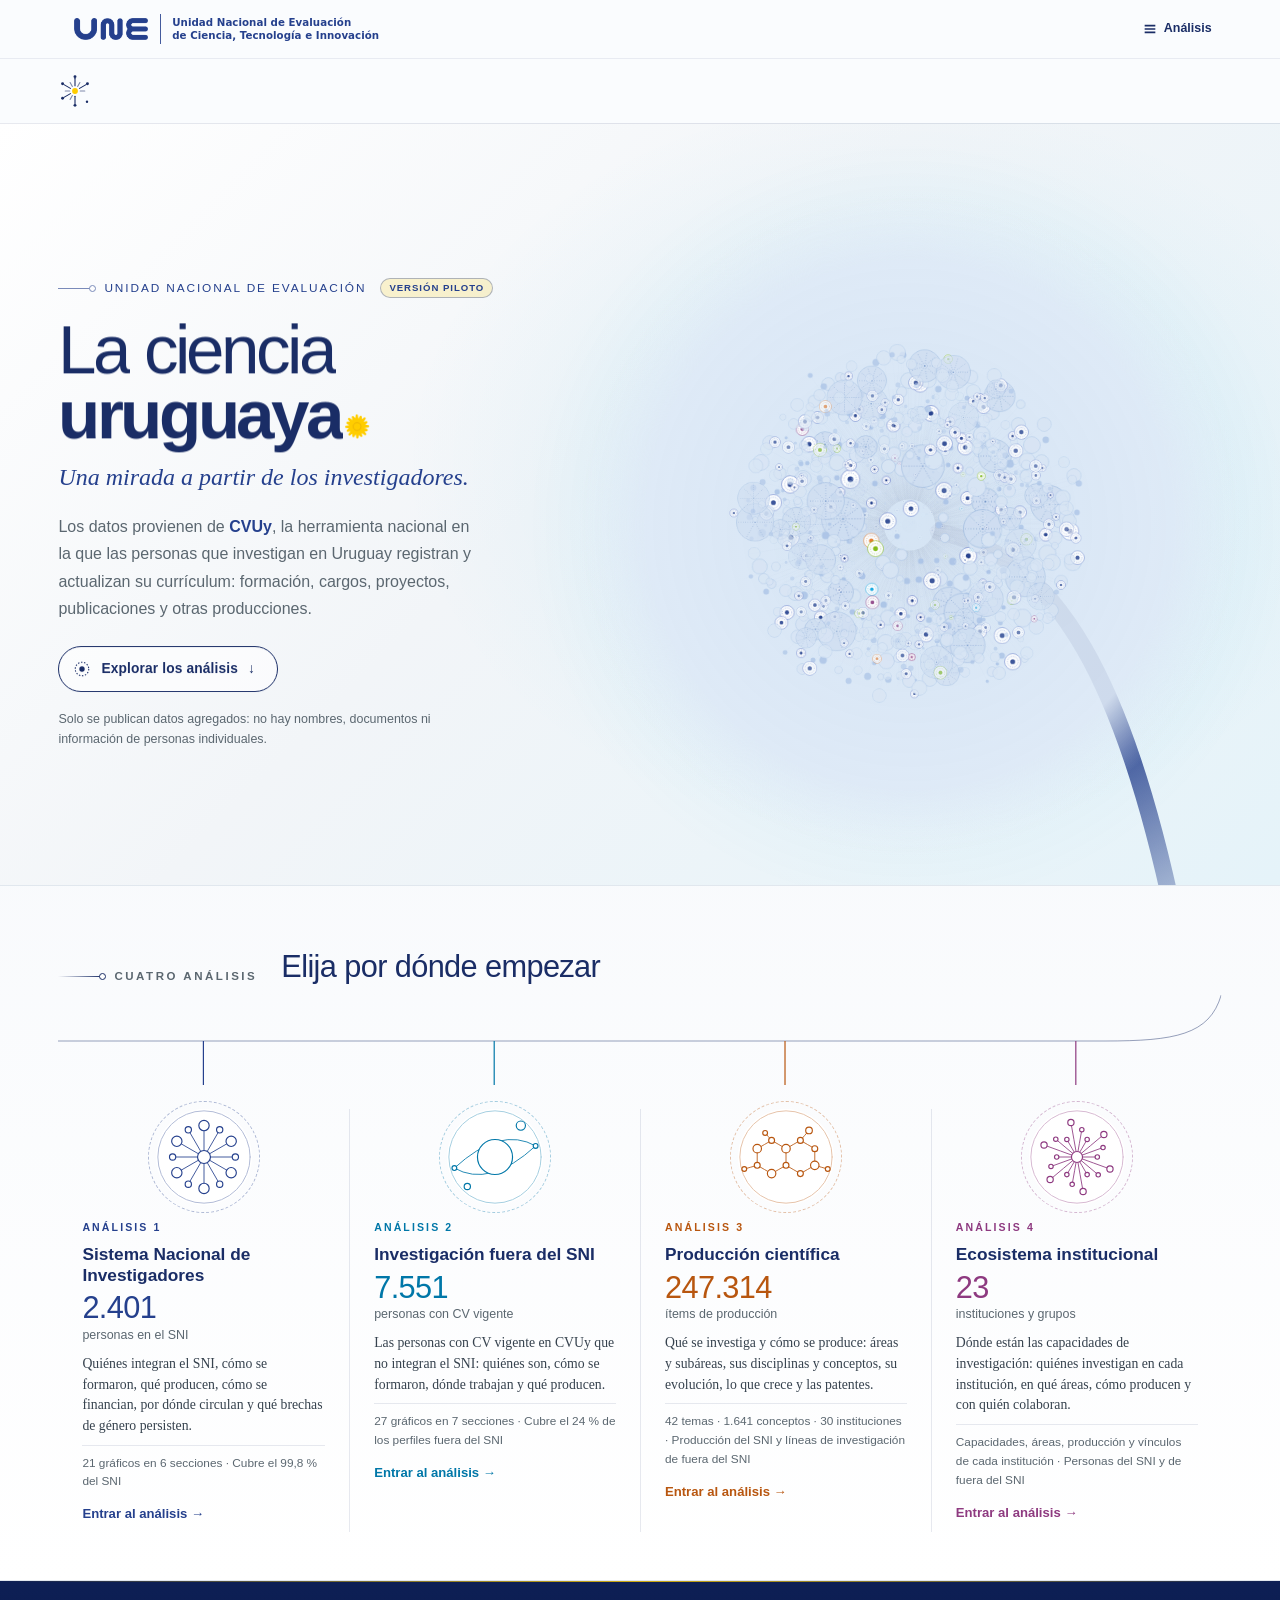
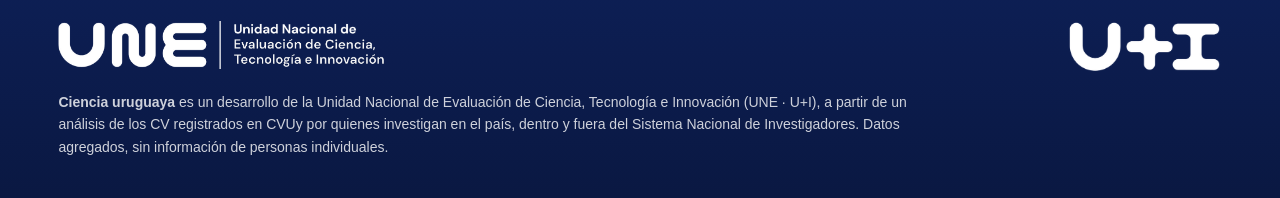
==== commit 7152e89a: "Actualizar Ciencia uruguaya desde subir_a_github (5).zip" ====
--- a/index.html
+++ b/index.html
@@ -9,8 +9,8 @@
     <link rel="preconnect" href="https://fonts.googleapis.com" />
     <link rel="preconnect" href="https://fonts.gstatic.com" crossorigin />
     <link href="https://fonts.googleapis.com/css2?family=Inter:wght@300..800&family=Source+Serif+4:ital,opsz,wght@0,8..60,400..700;1,8..60,400..700&display=swap" rel="stylesheet" />
-    <script type="module" crossorigin src="./assets/index-DHw8-zJl.js"></script>
-    <link rel="stylesheet" crossorigin href="./assets/index-D0bAR7ZH.css">
+    <script type="module" crossorigin src="./assets/index-DJbJ1vJy.js"></script>
+    <link rel="stylesheet" crossorigin href="./assets/index-POxydRAL.css">
   </head>
   <body>
     <div id="root"></div>
--- a/assets/index-POxydRAL.css
+++ b/assets/index-POxydRAL.css
@@ -0,0 +1 @@
+:root{--fondo: #ffffff;--fondo-alto: #eef2f7;--papel: #1d2733;--tinta: #ffffff;--gris: #5b6770;--linea: #e1e7ee;--superficie: #ffffff;--superficie-oscura: #25408d;--tooltip: #ffffff;--texto-2: #36424e;--texto-3: #5b6770;--gris-marca: #c5d0db;--marca: #25408d;--marca-oscura: #1a2d66;--acento: #0072bc;--ocre: #e87722;--celeste: #00a3e0;--amarillo: #ffcd00;--gris-claro: #f2f5f8;--borde: #c5d0db;--niebla: #f2f5f8;--display: "Inter", "Helvetica Neue", Arial, sans-serif;--serif: "Source Serif 4", Georgia, "Times New Roman", serif;--texto: "Inter", "Helvetica Neue", Arial, sans-serif;--radio: 4px;--gutter: clamp(16px, 4vw, 56px);color-scheme:light}*,*:before,*:after{box-sizing:border-box}html{scroll-behavior:smooth}body{margin:0;background:var(--fondo);color:var(--papel);font-family:var(--texto);font-size:17px;line-height:1.55;-webkit-font-smoothing:antialiased;overflow-x:hidden}a{color:inherit}button{font:inherit;color:inherit;cursor:pointer}em{font-family:var(--serif);font-style:italic;font-weight:400}.eyebrow{font-size:13px;letter-spacing:.18em;text-transform:uppercase;color:var(--gris);margin:0 0 24px}.titulo-seccion{font-family:var(--display);font-weight:800;font-size:clamp(40px,7vw,104px);line-height:.95;letter-spacing:-.03em;margin:0 0 48px}.boton{display:inline-flex;align-items:center;gap:8px;padding:16px 28px;border-radius:999px;background:var(--papel);color:var(--tinta);font-weight:600;text-decoration:none;border:2px solid var(--papel)}.boton--oscuro{background:var(--t);color:var(--c);border-color:var(--t)}.boton--borde{background:transparent;color:var(--papel)}.nav{position:fixed;inset:0 0 auto 0;z-index:50;display:flex;align-items:center;justify-content:space-between;padding:20px var(--gutter);transition:background .4s,padding .4s}.nav--compacta{background:#061a3ad1;-webkit-backdrop-filter:blur(14px);backdrop-filter:blur(14px);padding-block:12px}.nav__marca{display:flex;align-items:center;gap:10px;font-family:var(--display);font-weight:800;text-decoration:none;font-size:18px}.nav__marca em{font-size:18px;color:var(--gris)}.nav__sol{width:14px;height:14px;border-radius:50%;background:#ffd23f;box-shadow:0 0 18px #ffd23f}.nav__links{display:flex;align-items:center;gap:6px;font-size:14px}.nav__links a{display:grid;place-items:center;min-width:32px;height:32px;padding:0 4px;border-radius:999px;border:1px solid var(--linea);text-decoration:none;font-family:var(--serif);font-size:18px;transition:background .2s,color .2s}.nav__links a:hover,.nav__links a:focus-visible{background:var(--c, var(--papel));color:var(--tinta)}.nav__links .nav__texto{font-family:var(--texto);font-size:14px;padding:0 14px;margin-left:8px}.nav__progreso{position:absolute;left:0;right:0;bottom:0;height:3px;background:linear-gradient(90deg,#ffd23f,#3fa7ff,#ff5d73,#5ee08a,#b28dff,#ff9d3f);transform-origin:0 50%}.portada{position:relative;min-height:100vh;display:grid;place-items:center;padding:120px var(--gutter) 80px;overflow:hidden}.portada__blobs{position:absolute;top:0;right:0;bottom:0;left:0;filter:blur(70px);opacity:.55}.blob{position:absolute;width:30vmax;height:30vmax;border-radius:50%;mix-blend-mode:screen}.portada__contenido{position:relative;text-align:center;max-width:1200px}.portada__titulo{font-family:var(--display);font-weight:800;font-size:clamp(44px,8vw,124px);line-height:.92;letter-spacing:-.04em;margin:0}.linea{display:block}.linea--serif{font-family:var(--serif);font-weight:400;font-style:italic;letter-spacing:-.02em}.mascara{display:inline-block;overflow:hidden;vertical-align:top;padding-bottom:.08em;margin-right:.22em}.mascara:last-child{margin-right:0}.mascara__in{display:inline-block}.portada__bajada{max-width:560px;margin:32px auto 40px;font-size:clamp(17px,1.6vw,21px);color:#f4f1eacc}.manifiesto{padding:20vh var(--gutter);max-width:1300px;margin:0 auto}.manifiesto__texto{font-family:var(--display);font-weight:600;font-size:clamp(30px,4.6vw,68px);line-height:1.12;letter-spacing:-.02em;margin:0}.cifras{display:grid;grid-template-columns:repeat(4,1fr);gap:16px;padding:0 var(--gutter) 20vh}.cifra{background:var(--superficie);border:1px solid var(--linea);border-radius:var(--radio);padding:32px 28px;display:flex;flex-direction:column;gap:8px;min-height:240px;justify-content:flex-end}.cifra__valor{font-family:var(--display);font-size:clamp(56px,6vw,96px);line-height:1;letter-spacing:-.04em}.cifra__label{font-size:16px}.cifra__nota{font-size:12px;color:var(--gris)}.indice{padding:0 var(--gutter) 20vh}.indice__grid{display:grid;grid-template-columns:repeat(5,minmax(0,1fr));gap:14px}.indice__item{position:relative;display:flex;flex-direction:column;justify-content:space-between;min-height:220px;padding:28px;border-radius:var(--radio);background:var(--c);color:var(--t);text-decoration:none;overflow:hidden}.indice__num{font-family:var(--serif);font-size:48px;line-height:1}.indice__nombre{font-family:var(--display);font-weight:800;font-size:clamp(24px,2.4vw,34px);line-height:1.02;letter-spacing:-.02em;max-width:85%}.indice__flecha{position:absolute;top:24px;right:28px;font-size:32px}.capitulo{display:grid;grid-template-columns:minmax(0,1fr) minmax(0,1.1fr);gap:var(--gutter);padding:15vh var(--gutter);background:var(--c);color:var(--t);border-radius:48px 48px 0 0;margin-top:-48px;position:relative}.capitulo__pegajoso{position:sticky;top:90px;align-self:start;min-height:calc(100vh - 140px);display:flex;flex-direction:column;justify-content:space-between}.capitulo__arte{width:min(100%,420px);aspect-ratio:1}.arte-svg{width:100%;height:100%;overflow:visible}.capitulo__num{font-size:13px;letter-spacing:.18em;text-transform:uppercase;font-weight:600}.capitulo__titulo{font-family:var(--display);font-weight:800;font-size:clamp(44px,6vw,96px);line-height:.92;letter-spacing:-.035em;margin:12px 0 16px}.capitulo__bajada{font-family:var(--serif);font-style:italic;font-size:clamp(24px,2.6vw,36px);margin:0}.capitulo__cuerpo{padding-top:20vh}.capitulo__texto{font-size:clamp(20px,1.8vw,26px);line-height:1.4;margin:0 0 48px}.preguntas{list-style:none;padding:0;margin:0 0 72px;border-top:1px solid currentColor}.preguntas li{font-family:var(--display);font-weight:600;font-size:clamp(20px,2vw,28px);line-height:1.2;padding:22px 0;border-bottom:1px solid currentColor}.capitulo__sub{font-size:13px;letter-spacing:.18em;text-transform:uppercase;margin:0 0 20px}.tarjetas{display:grid;grid-template-columns:repeat(auto-fill,minmax(240px,1fr));gap:16px}.tarjeta{text-align:left;display:flex;flex-direction:column;gap:6px;padding:24px;min-height:300px;border:none;border-radius:24px;background:var(--t);color:var(--c)}.tarjeta__iniciales{width:64px;height:64px;display:grid;place-items:center;border-radius:50%;background:var(--c);color:var(--t);font-family:var(--display);font-weight:800;font-size:22px;margin-bottom:auto}.tarjeta__disciplina{font-size:12px;letter-spacing:.14em;text-transform:uppercase;opacity:.75;margin-top:24px}.tarjeta__nombre{font-family:var(--display);font-weight:800;font-size:26px;line-height:1.05;letter-spacing:-.02em}.tarjeta__tema{font-family:var(--serif);font-style:italic;font-size:20px;line-height:1.2}.tarjeta__inst{font-size:13px;opacity:.7}.historia{position:relative;background:var(--fondo);border-radius:48px 48px 0 0;margin-top:-48px}.historia__pegajoso{position:sticky;top:0;height:100vh;display:flex;flex-direction:column;justify-content:center;overflow:hidden;padding:0 var(--gutter)}.historia__pista{display:flex;gap:20px;list-style:none;padding:0;margin:0;width:max-content}.hito{width:min(78vw,360px);min-height:340px;display:flex;flex-direction:column;gap:12px;padding:28px;border-radius:var(--radio);border:1px solid var(--linea);background:var(--superficie)}.hito__anio{font-family:var(--display);font-weight:800;font-size:72px;line-height:1;color:var(--c);letter-spacing:-.04em;margin-bottom:auto}.hito__titulo{font-family:var(--display);font-weight:600;font-size:24px;line-height:1.1}.hito__texto{color:#f4f1eab8;font-size:15px}.niveles{padding:20vh var(--gutter) 10vh;background:var(--papel);color:var(--tinta)}.niveles__intro{max-width:900px;margin-bottom:8vh}.niveles__intro p{font-size:clamp(18px,1.6vw,22px);max-width:680px}.nivel-envoltura{position:sticky;height:70vh;display:flex;align-items:flex-start}.nivel{width:100%;min-height:52vh;display:grid;grid-template-columns:auto 1fr;gap:clamp(20px,5vw,80px);padding:clamp(28px,5vw,64px);border-radius:36px;background:var(--c);color:var(--t);transform-origin:50% 0;box-shadow:0 -20px 60px #0000001f}.nivel__paso{font-family:var(--serif);font-size:clamp(64px,10vw,160px);line-height:.8}.nivel__nombre{font-family:var(--display);font-weight:800;font-size:clamp(40px,6vw,88px);line-height:.95;letter-spacing:-.035em;margin:0}.nivel__resumen{font-family:var(--serif);font-style:italic;font-size:clamp(24px,2.6vw,36px);margin:8px 0 24px}.nivel__texto{font-size:clamp(17px,1.5vw,21px);max-width:560px;margin:0}.directorio{padding:20vh var(--gutter)}.directorio__controles{display:flex;flex-direction:column;gap:20px;margin-bottom:40px}.buscador{width:100%;max-width:640px;padding:18px 24px;border-radius:999px;border:1px solid var(--linea);background:var(--superficie);color:var(--papel);font:inherit;font-size:18px}.buscador:focus{outline:2px solid #ffd23f;outline-offset:2px}.chips{display:flex;flex-wrap:wrap;gap:8px}.directorio__lista{list-style:none;margin:0;padding:0;border-top:1px solid var(--linea)}.fila{width:100%;display:grid;grid-template-columns:16px 1.2fr 1fr 1.4fr;gap:20px;align-items:center;text-align:left;padding:22px 8px;background:transparent;border:none;border-bottom:1px solid var(--linea);transition:background .25s,padding .25s}.fila:hover{background:var(--superficie);padding-left:20px}.fila__punto{width:12px;height:12px;border-radius:50%;background:var(--c)}.fila__nombre{font-family:var(--display);font-weight:600;font-size:22px}.fila__disciplina{font-family:var(--serif);font-style:italic;font-size:19px}.fila__inst{color:var(--gris);font-size:14px}.vacio{color:var(--gris);padding:40px 0}.ficha__velo{position:fixed;top:0;right:0;bottom:0;left:0;z-index:100;background:#04132dc7;-webkit-backdrop-filter:blur(8px);backdrop-filter:blur(8px);display:grid;place-items:center;padding:16px}.ficha{position:relative;width:min(640px,100%);max-height:90vh;overflow:auto;padding:clamp(28px,5vw,56px);border-radius:36px;background:var(--c);color:var(--t)}.ficha__cerrar{position:absolute;top:18px;right:18px;width:44px;height:44px;border-radius:50%;border:none;background:var(--t);color:var(--c);font-size:26px;line-height:1}.ficha__area{font-size:12px;letter-spacing:.16em;text-transform:uppercase;font-weight:600}.ficha__nombre{font-family:var(--display);font-weight:800;font-size:clamp(36px,5vw,60px);line-height:.95;letter-spacing:-.03em;margin:12px 0}.ficha__tema{font-family:var(--serif);font-style:italic;font-size:24px;margin:0 0 20px}.ficha__historia{font-size:18px;margin:0 0 20px}.ficha__inst{font-size:14px;opacity:.75;margin:0 0 28px}.cierre{padding:20vh var(--gutter) 48px;text-align:center}.cierre__titulo{font-family:var(--display);font-weight:800;font-size:clamp(48px,9vw,150px);line-height:.92;letter-spacing:-.04em;margin:0 auto 48px;max-width:1300px}.cierre__titulo em{display:block;color:#ffd23f}.cierre__acciones{display:flex;justify-content:center;flex-wrap:wrap;gap:12px;margin-bottom:20vh}.pie{display:grid;grid-template-columns:1.4fr 1fr;gap:48px;text-align:left;border-top:1px solid var(--linea);padding-top:40px;font-size:14px;color:var(--gris)}.pie h4{color:var(--papel);margin:0 0 12px;font-size:14px;letter-spacing:.14em;text-transform:uppercase}.pie ul{list-style:none;padding:0;margin:0;display:grid;gap:6px}.pie a{text-decoration:none}.pie a:hover{color:var(--papel)}.figura{grid-column:1 / -1;margin:0;min-width:0;display:flex;flex-direction:column;gap:18px;padding:clamp(20px,2.6vw,32px);border-radius:var(--radio);background:var(--superficie);border:1px solid var(--linea)}.figura__titulo{font-family:var(--display);font-weight:600;font-size:clamp(20px,1.7vw,24px);line-height:1.15;margin:0;text-wrap:balance}.figura__bajada{margin:6px 0 0;color:var(--texto-3);font-size:14px}.figura__pie{display:flex;justify-content:space-between;align-items:center;gap:12px;flex-wrap:wrap;font-size:12px;color:var(--texto-3);letter-spacing:.04em}.pendiente{display:flex;align-items:center;gap:12px;min-height:120px;padding:20px;border-radius:16px;border:1px dashed var(--linea);color:var(--texto-3);font-size:14px}.pendiente__icono{font-size:22px;color:var(--c, var(--texto-3))}.figura__toggle{border:1px solid var(--linea);background:transparent;border-radius:999px;padding:6px 14px;font-size:13px}.figura__toggle:hover,.figura__toggle:focus-visible{border-color:var(--papel)}.figura__nota{margin:0;font-size:13px;color:var(--texto-3);border-left:2px solid var(--c);padding-left:12px}.grafico{position:relative;min-width:0}.svg{display:block;overflow:visible;touch-action:pan-y}.reticula{stroke:var(--linea);stroke-width:1}.eje{fill:var(--texto-3);font-size:12px;font-variant-numeric:tabular-nums}.cursor{stroke:var(--texto-2);stroke-width:1}.anotacion{stroke:var(--texto-3);stroke-width:1}.anotacion__texto{fill:var(--texto-2);font-size:12px;font-weight:600}.etiqueta-serie{fill:var(--papel);font-size:13px;font-weight:600;font-variant-numeric:tabular-nums}.tip{position:absolute;z-index:5;pointer-events:none;min-width:140px;max-width:240px;padding:10px 12px;border-radius:12px;background:var(--tooltip);border:1px solid var(--linea);color:var(--papel);font-size:13px;line-height:1.4;box-shadow:0 12px 30px #020a1c73;font-variant-numeric:tabular-nums}.tip__fila{display:flex;align-items:center;gap:6px}.tip__fila i{width:8px;height:8px;border-radius:50%;flex:none}.leyenda{display:flex;flex-wrap:wrap;gap:6px 18px;list-style:none;padding:0;margin:0 0 14px;font-size:13px;color:var(--texto-2)}.leyenda li{display:flex;align-items:center;gap:8px}.leyenda__marca{width:12px;height:12px;border-radius:3px}.barras{list-style:none;margin:0;padding:0;display:grid;gap:4px}.barras__fila{display:grid;grid-template-columns:minmax(90px,32%) 1fr minmax(52px,auto);align-items:center;gap:12px;padding:3px 0;font-size:14px}.barras__etiqueta{color:var(--texto-2);line-height:1.2;min-width:0;overflow-wrap:anywhere}.barras__pista{position:relative;height:18px;display:flex}.barras__pista--apilada{gap:2px}.barras__pista--centro:before{content:"";position:absolute;left:50%;top:-3px;bottom:-3px;width:1px;background:var(--texto-3)}.barras__barra{display:block;height:100%;border-radius:0 4px 4px 0}.barras__segmento{display:block;height:100%}.barras__segmento:last-child{border-radius:0 4px 4px 0}.barras__valor{text-align:right;font-variant-numeric:tabular-nums;font-weight:600;font-size:13px}.piramide{list-style:none;margin:0;padding:0;display:grid;gap:6px}.piramide__fila{display:grid;grid-template-columns:1fr 92px 1fr;align-items:center;height:26px}.piramide__lado{display:flex;height:100%}.piramide__lado--izq{justify-content:flex-end;order:1}.piramide__lado--izq .barras__barra{border-radius:4px 0 0 4px}.piramide__tramo{order:2;text-align:center;font-size:13px;color:var(--texto-2)}.piramide__lado--der{order:3}.territorio{display:grid;grid-template-columns:minmax(0,1fr) minmax(0,1fr);gap:32px;align-items:start}.mapa{display:grid;grid-template-columns:repeat(5,minmax(0,1fr));grid-template-rows:repeat(7,auto);gap:4px}.mapa__celda{aspect-ratio:1;max-width:100%;border:none;border-radius:10px;padding:6px;display:flex;flex-direction:column;justify-content:space-between;text-align:left;outline:2px solid transparent;outline-offset:1px;min-width:0;overflow:hidden}.mapa__celda--activa,.mapa__celda:focus-visible{outline-color:var(--papel)}.mapa__nombre{font-size:clamp(9px,.8vw,11px);line-height:1.05;font-weight:600}.mapa__valor{font-family:var(--display);font-weight:800;font-size:clamp(13px,1.3vw,18px);font-variant-numeric:tabular-nums}.rampa{display:flex;align-items:center;gap:10px;margin-top:14px;font-size:12px;color:var(--texto-3)}.rampa__barra{flex:1;height:8px;border-radius:4px}.territorio__eyebrow{font-size:12px;letter-spacing:.16em;text-transform:uppercase;color:var(--texto-3)}.territorio__nombre{font-family:var(--display);font-weight:800;font-size:clamp(32px,3.4vw,52px);letter-spacing:-.03em;line-height:1;margin:6px 0 10px}.territorio__dato{margin:0 0 18px;color:var(--texto-2)}.territorio__dato strong{color:var(--t);font-size:20px}.red__etiqueta,.flujo__etiqueta{fill:var(--texto-2);font-size:12px}.flujo__ejes{display:flex;justify-content:space-between;font-size:12px;color:var(--texto-3);letter-spacing:.08em;text-transform:uppercase;margin-top:8px}.cautelas{padding:18vh var(--gutter) 10vh}.cautelas__grid{display:grid;grid-template-columns:repeat(auto-fit,minmax(min(100%,240px),1fr));gap:16px}.cautela{padding:24px;border-radius:var(--radio);border:1px solid var(--linea)}.cautela h3{font-family:var(--display);font-size:20px;line-height:1.15;margin:0 0 10px}.cautela p{margin:0;color:var(--texto-2);font-size:15px}.chips{display:flex;flex-wrap:wrap;gap:8px;margin-bottom:24px}.chip{position:relative;padding:10px 18px;border-radius:999px;border:1px solid var(--linea);background:transparent;font-size:15px}.chip[aria-selected=true]{color:var(--tinta);border-color:transparent}.chip__fondo{position:absolute;top:0;right:0;bottom:0;left:0;border-radius:999px;background:var(--c)}.chip__texto{position:relative}.tabla-scroll{overflow-x:auto;max-width:100%;border-radius:14px}.tabla-scroll--alta{max-height:70vh;overflow-y:auto;border:1px solid var(--linea)}.tabla{border-collapse:collapse;width:100%;font-size:14px;font-variant-numeric:tabular-nums}.tabla th,.tabla td{padding:10px 12px;border-bottom:1px solid var(--linea);text-align:left;vertical-align:top}.tabla thead th{position:sticky;top:0;background:var(--superficie);color:var(--texto-2);font-weight:600;font-size:12px;z-index:1}.tabla .num{text-align:right;white-space:nowrap}.tabla--perfil tbody th{position:sticky;left:0;background:var(--fondo);font-weight:600;min-width:180px}.tabla--perfil thead th:first-child{left:0;z-index:2}.tabla--perfil thead button{background:none;border:none;padding:0;font:inherit;color:inherit;text-align:inherit;min-width:90px}.tabla--perfil tbody tr:hover td,.tabla--perfil tbody tr:hover th{background:var(--superficie)}.vacio{color:var(--texto-3)}.portada__fondo{position:absolute;top:0;right:0;bottom:0;left:0}.particulas{width:100%;height:100%;display:block}.portada__contenido{pointer-events:none}.portada__contenido .boton{pointer-events:auto}.escalas{position:relative}.escalas__pegajoso{position:sticky;top:0;height:100vh;overflow:hidden}.escala{position:absolute;top:0;right:0;bottom:0;left:0;display:grid;grid-template-columns:minmax(0,1fr) minmax(0,1fr);align-items:center;gap:clamp(24px,5vw,80px);padding:80px var(--gutter) 40px calc(var(--gutter) + 40px)}.escala__arte{width:min(100%,460px);aspect-ratio:1;justify-self:center}.escala__medida{font-family:var(--serif);font-size:clamp(48px,7vw,110px);line-height:1;color:#ffd23f}.escala__titulo{font-family:var(--display);font-weight:800;font-size:clamp(36px,5vw,76px);line-height:.95;letter-spacing:-.035em;margin:12px 0 16px;text-wrap:balance}.escala__texto p{font-size:clamp(18px,1.6vw,22px);color:var(--texto-2);max-width:34ch;margin:0}.escalas__regla{position:absolute;left:var(--gutter);top:18vh;bottom:18vh;width:3px;border-radius:3px;background:var(--linea);z-index:1}.escalas__regla span{display:block;width:100%;border-radius:3px;background:#ffd23f}.indice__arte{position:absolute;right:-24px;bottom:-24px;width:150px;height:150px;opacity:.3;pointer-events:none}.indice__bajada{font-size:14px;line-height:1.3;opacity:.8;max-width:80%}.capitulo{--papel: var(--t);--texto-2: color-mix(in srgb, var(--t) 84%, transparent);--texto-3: color-mix(in srgb, var(--t) 64%, transparent);--linea: color-mix(in srgb, var(--t) 20%, transparent);--superficie: var(--c);--gris-marca: color-mix(in srgb, var(--t) 24%, transparent)}.capitulo__tesis{font-family:var(--display);font-weight:800;font-size:clamp(30px,3.2vw,48px);line-height:1.02;letter-spacing:-.03em;margin:0 0 28px;text-wrap:balance}.cap-cifras{display:grid;grid-template-columns:repeat(auto-fit,minmax(160px,1fr));gap:12px;margin:0 0 56px}.cap-cifra{display:flex;flex-direction:column;gap:6px;padding:22px;border-radius:22px;background:var(--t);color:var(--c)}.cap-cifra strong{font-family:var(--display);font-size:clamp(36px,3.6vw,56px);line-height:1;letter-spacing:-.04em;font-variant-numeric:tabular-nums}.cap-cifra>span{font-size:14px}.capitulo__figuras{display:grid;gap:16px}.capitulo .figura{background:color-mix(in srgb,var(--t) 7%,transparent);border-color:var(--linea)}.capitulo .figura__nota{border-left-color:var(--t)}.capitulo .tip{background:var(--t);color:var(--c);border-color:transparent}.capitulo .tip__fila i{outline:1px solid var(--c)}.rampa__barra{background:linear-gradient(90deg,color-mix(in srgb,var(--t) 12%,transparent),var(--t))}.personas{margin-top:40px}.chips--tinta .chip{border-color:var(--linea)}.chips--tinta .chip[aria-selected=true]{color:var(--c)}.chips--tinta .chip__fondo{background:var(--t)}.tarjeta__iniciales{background:var(--ca, var(--c));color:var(--ta, var(--t))}.desafios{display:grid;grid-template-columns:repeat(2,minmax(0,1fr));gap:14px}.desafio{display:flex;flex-direction:column;gap:10px;padding:24px;border-radius:24px;background:color-mix(in srgb,var(--t) 7%,transparent);border:1px solid var(--linea)}.desafio:nth-child(4n+1),.desafio:nth-child(4n+4){background:var(--t);color:var(--c);--texto-2: color-mix(in srgb, var(--c) 80%, transparent);--linea: color-mix(in srgb, var(--c) 20%, transparent)}.desafio__num{font-family:var(--serif);font-size:40px;line-height:1}.desafio__titulo{font-family:var(--display);font-weight:800;font-size:24px;letter-spacing:-.02em;line-height:1.1;margin:0}.desafio__texto{margin:0;font-size:15px;color:var(--texto-2)}.desafio__indicadores{list-style:none;margin:0;padding:0;display:grid;gap:12px}.desafio__indicadores li{display:grid;gap:2px;padding-top:10px;border-top:1px solid var(--linea);font-size:14px}.desafio__indicadores strong{font-family:var(--display);font-size:30px;line-height:1;letter-spacing:-.03em;font-variant-numeric:tabular-nums}.desafio__lectura{font-family:var(--serif);font-style:italic;font-size:17px}.historia__linea{height:3px;margin:-24px 0 40px;border-radius:3px;background:linear-gradient(90deg,#ffd23f,#ff9d3f,#ff5d73,#b28dff,#3fa7ff,#2fd4c4,#5ee08a);transform-origin:0 50%}.ficha__iniciales{width:72px;height:72px;display:grid;place-items:center;border-radius:50%;background:var(--t);color:var(--c);font-family:var(--display);font-weight:800;font-size:26px;margin-bottom:18px}.cargando{min-height:100vh;display:grid;place-content:center;justify-items:center;gap:12px;padding:0 var(--gutter);text-align:center;color:var(--texto-2)}.cargando__arte{width:140px;height:140px}.cargando__detalle{font-size:14px;color:var(--texto-3)}@media(max-width:1100px){.indice__grid,.cautelas__grid{grid-template-columns:repeat(2,minmax(0,1fr))}}@media(max-width:960px){.cifras{grid-template-columns:repeat(2,1fr)}.capitulo{grid-template-columns:1fr}.capitulo__pegajoso{position:relative;top:0;min-height:auto;gap:32px}.capitulo__arte{width:200px}.capitulo__cuerpo{padding-top:0}.fila{grid-template-columns:16px 1fr}.fila__disciplina,.fila__inst{grid-column:2}.pie{grid-template-columns:1fr}.escala{grid-template-columns:1fr;align-content:center;gap:16px;padding-top:90px}.escala__arte{width:min(70vw,300px)}}@media(max-width:760px){.nav__links a:not(.nav__texto){display:none}.desafios,.territorio,.cautelas__grid{grid-template-columns:1fr}}@media(max-width:480px){.cifras,.indice__grid{grid-template-columns:1fr}.cifra{min-height:170px}.indice__item{min-height:150px}.nivel{grid-template-columns:1fr}.barras__fila{grid-template-columns:minmax(80px,36%) 1fr minmax(44px,auto);gap:8px;font-size:13px}}.indice__nombre{font-size:clamp(18px,1.45vw,24px);-webkit-hyphens:manual;hyphens:manual}.capitulo__titulo{font-size:clamp(40px,5.2vw,88px);-webkit-hyphens:manual;hyphens:manual;text-wrap:balance}.figura--ancha{grid-column:1 / -1}.capitulo .figura--oscura{--papel: #f3f5fa;--texto-2: rgba(232, 238, 250, .8);--texto-3: #93a4c7;--linea: rgba(214, 226, 255, .16);--superficie: var(--superficie-oscura);--gris-marca: #2c4373;background:var(--superficie-oscura);border-color:transparent;color:var(--papel)}.capitulo .figura--oscura .figura__titulo{color:var(--papel)}.capitulo .figura--oscura .tip{background:var(--tooltip);color:var(--papel)}.capitulo .figura--oscura .figura__nota{border-left-color:var(--c)}.figura--esperando{border-style:dashed}.esqueleto{display:grid;gap:10px;color:var(--t, var(--papel))}.esqueleto__svg{width:100%;height:auto;max-height:240px}.esqueleto__texto{margin:0;font-size:13px;color:var(--texto-3)}.serie__controles,.decadas{display:flex;flex-wrap:wrap;gap:6px;margin-bottom:12px}.serie__tab{position:relative;border:1px solid var(--linea);background:transparent;border-radius:999px;padding:7px 14px;font-size:13px;color:var(--papel)}.serie__tab[aria-selected=true]{color:var(--superficie);border-color:transparent}.serie__tab>span:last-child{position:relative}.serie__tab-fondo{position:absolute;top:0;right:0;bottom:0;left:0;border-radius:999px;background:var(--papel)}.serie__lectura{min-height:1.5em;margin:0 0 6px;color:var(--texto-2);font-size:15px}.serie__lectura strong{font-family:var(--display);font-size:22px;color:var(--papel)}.serie__mini{margin-top:10px}.serie__mini-svg{cursor:ew-resize;touch-action:none;border-radius:8px;background:color-mix(in srgb,var(--papel) 5%,transparent)}.serie__mini-pie{display:flex;justify-content:space-between;align-items:center;gap:10px;margin-top:6px;font-size:12px;color:var(--texto-3)}.serie__hito .anotacion__texto{font-size:11px}.leyenda--botones{gap:6px}.leyenda__boton{display:inline-flex;align-items:center;gap:8px;border:1px solid var(--linea);background:transparent;border-radius:999px;padding:5px 12px;font-size:13px;color:var(--texto-2);transition:opacity .2s}.leyenda__boton[aria-pressed=true]{border-color:var(--papel);color:var(--papel)}.leyenda__boton--tenue{opacity:.4}.leyenda__marca--redonda{border-radius:50%}.carrera__cabeza{display:flex;align-items:baseline;gap:16px;min-height:64px}.carrera__anio{font-family:var(--display);font-weight:800;font-size:clamp(44px,6vw,72px);line-height:1;letter-spacing:-.04em;font-variant-numeric:tabular-nums}.carrera__hito{font-family:var(--serif);font-style:italic;font-size:20px;color:var(--c)}.carrera__lista{list-style:none;margin:12px 0;padding:0;display:grid;gap:6px}.carrera__fila{display:grid;grid-template-columns:minmax(110px,30%) 1fr 64px;align-items:center;gap:12px;font-size:14px}.carrera__etiqueta{color:var(--texto-2);line-height:1.2}.carrera__pista{height:22px}.carrera__barra{display:block;height:100%;border-radius:0 6px 6px 0}.carrera__valor{text-align:right;font-weight:600;font-variant-numeric:tabular-nums}.carrera__controles{display:flex;align-items:center;gap:12px;flex-wrap:wrap}.carrera__controles--arriba{margin-bottom:8px}.carrera__controles input[type=range]{flex:1;min-width:140px;accent-color:var(--c)}.carrera__play{width:40px;height:40px;border-radius:50%;border:none;background:var(--papel);color:var(--superficie);font-size:14px;flex:none}.carrera__total{font-size:13px;color:var(--texto-3)}.unidades__nota{margin:4px 0 8px;font-size:13px;color:var(--texto-3)}.unidades__lienzo canvas{display:block}.unidades__etiqueta{position:absolute;transform:translate(-50%);display:grid;justify-items:center;pointer-events:none;white-space:nowrap}.unidades__etiqueta strong{font-family:var(--display);font-size:22px;line-height:1;font-variant-numeric:tabular-nums}.unidades__etiqueta span{font-size:12px;color:var(--texto-3)}.unidades__ejes{position:relative;height:40px;margin-top:-40px}.unidades__ejes span{position:absolute;top:6px;transform:translate(-50%);text-align:center;font-size:12px;line-height:1.2;color:var(--texto-2)}.radial__marco{display:grid;place-items:center}.radial__etiqueta{fill:var(--texto-2);font-size:12px}.waffle__cuerpo{display:grid;grid-template-columns:minmax(0,320px) minmax(0,1fr);gap:24px;align-items:center}.waffle__grilla{display:grid;grid-template-columns:repeat(10,1fr);gap:4px;aspect-ratio:1;max-width:100%}.waffle__celda{border-radius:5px;border:1px solid var(--linea)}.waffle__leyenda{list-style:none;margin:0;padding:0;display:grid;gap:10px}.waffle__leyenda li{display:grid;grid-template-columns:12px 1fr auto;align-items:center;gap:10px;font-size:14px;color:var(--texto-2);cursor:default}.waffle__leyenda strong{font-family:var(--display);font-size:18px;color:var(--papel);font-variant-numeric:tabular-nums}.medidor{width:150px;max-width:100%;height:auto;display:block}.desafio__medidor{position:relative;width:150px}.desafio__medidor strong{position:absolute;left:0;right:0;bottom:2px;text-align:center;font-family:var(--display);font-size:24px;font-variant-numeric:tabular-nums}.medidor--esperando{opacity:.7}.fuerzas svg{touch-action:none}@media(max-width:760px){.waffle__cuerpo{grid-template-columns:1fr}.waffle__grilla{width:min(100%,300px)}}.unidades__fila{position:absolute;left:0;right:0;display:flex;align-items:baseline;gap:8px;font-size:13px;color:var(--texto-2);pointer-events:none}.unidades__fila strong{font-family:var(--display);font-size:18px;color:var(--papel);margin-left:auto}.unidades__fila em{font-style:normal;color:var(--texto-3);min-width:44px;text-align:right}.radial__lista{list-style:none;margin:8px 0 0;padding:0;display:grid;gap:6px;font-size:13px}.radial__lista li{display:grid;grid-template-columns:12px 1fr auto;gap:8px;align-items:center;color:var(--texto-2)}.radial__lista strong{color:var(--papel);font-variant-numeric:tabular-nums}.pesas{list-style:none;margin:0;padding:0;display:grid;gap:4px}.pesas__fila{display:grid;grid-template-columns:minmax(110px,34%) 1fr auto;align-items:center;gap:14px;padding:6px 0;font-size:14px;border-bottom:1px solid var(--linea)}.pesas__etiqueta{color:var(--texto-2);line-height:1.2}.pesas__pista{position:relative;height:22px}.pesas__pista:before{content:"";position:absolute;left:0;right:0;top:50%;height:1px;background:var(--linea)}.pesas__barra{position:absolute;top:calc(50% - 2px);height:4px;border-radius:2px;background:var(--texto-3)}.pesas__punto{position:absolute;top:50%;width:16px;height:16px;margin:-8px 0 0 -8px;border-radius:50%;border:2px solid var(--superficie)}.pesas__valores{display:flex;gap:6px;font-variant-numeric:tabular-nums;font-weight:600;font-size:13px;white-space:nowrap}.pesas__sep{color:var(--texto-3)}.territorio__sub{margin:18px 0 8px;font-size:12px;letter-spacing:.14em;text-transform:uppercase;color:var(--texto-3)}.burbujas__rotulo{fill:var(--papel);font-size:12px;font-weight:600;paint-order:stroke;stroke:var(--superficie);stroke-width:3px;pointer-events:none}.burbujas__rotulo--tenue{fill:var(--texto-3);font-weight:400}.portada__credito{max-width:640px;margin:28px auto 0;font-family:var(--serif);font-style:italic;font-size:clamp(18px,1.8vw,24px);line-height:1.3;color:var(--papel);text-wrap:balance}.institucion{display:inline-flex;align-items:center;gap:12px;text-align:left}.institucion--portada{margin-top:20px;pointer-events:auto}.institucion__logo{height:44px;width:auto;max-width:100%}.institucion__sigla{display:inline-grid;place-items:center;padding:6px 12px;border:1.5px solid currentColor;border-radius:999px;font-family:var(--display);font-weight:800;font-size:15px;letter-spacing:.02em;white-space:nowrap}.institucion__nombre{font-size:13px;line-height:1.3;color:var(--texto-2);max-width:260px}.institucion--pie{grid-column:1 / -1;margin-bottom:8px}.institucion--portada .institucion__sigla{background:#f4cf45;border-color:#f4cf45;color:var(--tinta)}.institucion--portada .institucion__nombre{display:none}.portada{background:radial-gradient(1100px 620px at 50% 20%,var(--fondo-alto),transparent 70%),var(--fondo)}.nav__marca .institucion__sigla{padding:3px 9px;font-size:12px}.nav__separador{width:1px;height:18px;background:var(--linea)}.nav__titulo{font-family:var(--serif);font-style:italic;font-weight:400;font-size:18px;color:var(--texto-2)}.pie{border-top-color:var(--linea)}.nav__logo{height:30px}@media(max-width:480px){.nav__titulo{font-size:16px}}.indice{padding-bottom:80px}.indice__grid{grid-template-columns:repeat(3,minmax(0,1fr))}.indice__item{min-height:170px;padding:22px;gap:10px}.indice__num{font-size:30px}.indice__nombre{font-size:clamp(22px,2.2vw,30px)}.lectura-breve{max-width:850px;margin:-8px 0 28px;color:var(--texto-2);line-height:1.5}.lectura-breve a{color:#f4cf45;white-space:nowrap}.cautelas__grid{grid-template-columns:repeat(2,minmax(0,1fr))}.cautela p{line-height:1.55}@media(max-width:760px){.indice__grid{grid-template-columns:repeat(2,minmax(0,1fr))}.cautelas__grid{grid-template-columns:1fr}}@media(max-width:480px){.indice__grid{grid-template-columns:1fr}.indice__item{min-height:150px}}.sr{position:absolute;width:1px;height:1px;overflow:hidden;clip:rect(0 0 0 0);white-space:nowrap}:focus-visible{outline:3px solid #ffd23f;outline-offset:2px}.saltar{position:absolute;left:12px;top:-60px;z-index:100;padding:10px 16px;border-radius:999px;background:var(--papel);color:var(--tinta);font-weight:600;text-decoration:none}.saltar:focus{top:10px}.nav{height:64px;padding:0 var(--gutter);background:#061a3ae6;backdrop-filter:blur(14px);-webkit-backdrop-filter:blur(14px);border-bottom:1px solid rgba(214,226,255,.1);gap:16px}.nav__menus{display:flex;align-items:center;gap:2px}.menu{position:relative}.menu__boton{display:inline-flex;align-items:center;gap:8px;height:40px;padding:0 14px;border:0;border-radius:999px;background:transparent;color:var(--texto-2);font-size:15px;font-weight:500;text-decoration:none;white-space:nowrap}.menu__boton:hover,.menu__boton[aria-expanded=true]{background:#d6e2ff1a;color:var(--papel)}.menu__boton--activo{position:relative;color:var(--papel);font-weight:600}.menu__boton--activo:after{content:"";position:absolute;left:14px;right:14px;bottom:2px;height:2px;border-radius:2px;background:#ffd23f}.menu__flecha{transition:transform .2s}.menu__boton[aria-expanded=true] .menu__flecha{transform:rotate(180deg)}.menu__panel{position:absolute;top:calc(100% + 10px);left:50%;translate:-50% 0;width:360px;padding:16px;border-radius:20px;background:#0b2550;border:1px solid rgba(214,226,255,.16);box-shadow:0 24px 60px #020a1c99}.menu__descripcion{margin:0 8px 10px;font-size:13px;color:var(--texto-3)}.menu__panel ul,.cajon ul{list-style:none;margin:0;padding:0}.menu__item,.cajon__grupo a{display:flex;gap:12px;align-items:flex-start;padding:10px 8px;border-radius:12px;text-decoration:none}.menu__item:hover,.menu__item:focus-visible,.cajon__grupo a:hover{background:#d6e2ff14}.menu__item[aria-current=page],.cajon__grupo a[aria-current=page]{background:#d6e2ff1f}.menu__punto{flex:none;width:12px;height:12px;margin-top:5px;border-radius:50%;background:var(--c)}.menu__nombre{display:block;font-weight:600;color:var(--papel)}.menu__bajada{display:block;font-size:13px;color:var(--texto-3)}.nav__hamburguesa{display:none;align-items:center;gap:10px;height:40px;padding:0 14px;border-radius:999px;border:1px solid rgba(214,226,255,.25);background:transparent;font-size:14px;max-width:55vw}.nav__hamburguesa-texto{overflow:hidden;text-overflow:ellipsis;white-space:nowrap}.nav__progreso{height:3px}.cajon{position:fixed;top:0;right:0;bottom:0;left:0;z-index:80;background:#020a1c99}.cajon__panel{position:absolute;inset:0 0 0 auto;width:min(420px,100%);overflow-y:auto;padding:16px 16px 40px;background:#0b2550}.cajon__cabecera{display:flex;align-items:center;justify-content:space-between;margin-bottom:8px}.cajon__inicio{font-weight:600;text-decoration:none;padding:10px 8px}.cajon__cerrar{width:44px;height:44px;border-radius:50%;border:1px solid rgba(214,226,255,.25);background:transparent;font-size:18px}.cajon__grupo h2{margin:20px 8px 4px;font-size:12px;letter-spacing:.16em;text-transform:uppercase;color:var(--texto-3);font-weight:600}.cajon__sueltas{margin-top:20px!important;border-top:1px solid rgba(214,226,255,.16)!important;padding-top:12px!important}.cajon__sueltas a{display:block;padding:12px 8px;font-weight:600;text-decoration:none}@media(max-width:1180px){.nav__menus{display:none}.nav__hamburguesa{display:inline-flex}}main{display:block}main:focus{outline:none}.pagina.capitulo{display:block;padding:64px 0 0;margin:0;border-radius:0}.pagina__cabecera{position:relative;display:grid;grid-template-columns:minmax(0,1.4fr) minmax(0,1fr);grid-template-areas:"intro arte" "cifras cifras" "preguntas preguntas";gap:0 var(--gutter);padding:32px var(--gutter) 40px;max-width:1440px;margin:0 auto}.pagina__intro{grid-area:intro}.pagina__arte{grid-area:arte;justify-self:end;width:min(100%,320px);aspect-ratio:1;opacity:.9}.pagina__titulo{font-family:var(--display);font-weight:800;font-size:clamp(40px,5.4vw,84px);line-height:.95;letter-spacing:-.035em;margin:24px 0 8px;text-wrap:balance}.pagina__bajada{font-family:var(--serif);font-style:italic;font-size:clamp(22px,2.2vw,32px);margin:0 0 32px}.pagina__cabecera .capitulo__tesis{font-size:clamp(24px,2.4vw,36px);max-width:28ch}.pagina__cabecera .capitulo__texto{font-size:clamp(17px,1.3vw,20px);max-width:62ch;margin-bottom:32px}.pagina__cabecera .cap-cifras{grid-area:cifras;margin:0 0 32px}.pagina__preguntas{grid-area:preguntas}.pagina__preguntas .preguntas{display:grid;grid-template-columns:repeat(auto-fit,minmax(240px,1fr));gap:0 24px;margin:0;border-top:0}.pagina__preguntas .preguntas li{font-size:clamp(17px,1.3vw,20px);padding:14px 0;border-top:1px solid currentColor;border-bottom:0}.migas ol{display:flex;flex-wrap:wrap;gap:6px;list-style:none;margin:0;padding:0;font-size:14px}.migas li+li:before{content:"›";margin-right:6px;opacity:.6}.migas a{text-underline-offset:3px}.migas [aria-current]{font-weight:600}.pagina__cuerpo{display:grid;grid-template-columns:240px minmax(0,1fr);gap:40px;max-width:1440px;margin:0 auto;padding:0 var(--gutter) 64px}.pagina__lateral{min-width:0}.toc--lateral{position:sticky;top:88px;max-height:calc(100vh - 110px);overflow-y:auto;padding-right:6px}.toc__titulo{font-size:12px;letter-spacing:.16em;text-transform:uppercase;font-weight:600;margin:0 0 12px}.toc__lista{list-style:none;margin:0;padding:0;border-left:2px solid var(--linea)}.toc__lista li a{display:block;padding:6px 0 6px 14px;margin-left:-2px;border-left:2px solid transparent;font-size:14px;line-height:1.3;text-decoration:none;color:var(--texto-2)}.toc__lista li a:hover{color:var(--t);text-decoration:underline}.toc__lista li a[aria-current=location]{border-left-color:var(--t);color:var(--t);font-weight:600}.toc__lista .toc__grupo a{margin-top:10px;font-size:12px;letter-spacing:.12em;text-transform:uppercase;font-weight:700;color:var(--t)}.toc--movil{display:none}.pagina__figuras{min-width:0;scroll-margin-top:80px}.pagina__figuras .figura,.subseccion{scroll-margin-top:84px}.subseccion{padding:28px 0 4px}.subseccion h2,.subseccion__titulo{font-family:var(--display);font-weight:800;font-size:clamp(28px,2.6vw,40px);letter-spacing:-.02em;line-height:1.05;margin:0 0 8px}.subseccion p{margin:0;max-width:60ch;color:var(--texto-2)}.paginado{display:grid;grid-template-columns:1fr 1fr;gap:16px;max-width:1440px;margin:0 auto;padding:0 var(--gutter) 72px}.paginado__item{display:flex;flex-direction:column;gap:4px;padding:22px 26px;border-radius:22px;border:1px solid var(--linea);text-decoration:none;transition:background .2s}.paginado__item:hover,.paginado__item:focus-visible{background:color-mix(in srgb,var(--t) 8%,transparent)}.paginado__item--sig{grid-column:2;text-align:right}.paginado__rotulo{font-size:13px;letter-spacing:.1em;text-transform:uppercase}.paginado__nombre{font-family:var(--display);font-weight:800;font-size:clamp(22px,2vw,30px)}@media(max-width:960px){.pagina__cabecera{grid-template-columns:1fr;grid-template-areas:"intro" "cifras" "preguntas"}.pagina__arte{position:absolute;right:var(--gutter);top:24px;width:96px;opacity:.5}.pagina__cuerpo{grid-template-columns:1fr;gap:0}.toc--lateral{display:none}.toc--movil{display:block;position:sticky;top:64px;z-index:20;margin:0 calc(-1 * var(--gutter)) 16px;padding:0 var(--gutter);background:var(--c);border-bottom:1px solid var(--linea)}.toc--movil summary{display:flex;justify-content:space-between;align-items:center;min-height:48px;font-weight:600;cursor:pointer}.toc--movil .toc__lista{max-height:60vh;overflow-y:auto;padding-bottom:12px}.toc__cuenta{font-weight:400;font-size:13px;opacity:.75}.paginado{grid-template-columns:1fr}.paginado__item--sig{grid-column:1}}.figura__controles{display:flex;flex-wrap:wrap;gap:12px 24px;align-items:flex-end;margin-top:-4px}.selector,.opciones{display:flex;flex-direction:column;gap:6px;min-width:0}.selector__rotulo{font-size:12px;letter-spacing:.08em;text-transform:uppercase;font-weight:600;color:var(--texto-2)}.selector select{font:inherit;font-size:15px;color:var(--papel);background:color-mix(in srgb,var(--papel) 8%,transparent);border:1px solid var(--linea);border-radius:12px;padding:10px 40px 10px 14px;max-width:min(100%,460px);-webkit-appearance:none;-moz-appearance:none;appearance:none;background-image:linear-gradient(45deg,transparent 50%,currentColor 50%),linear-gradient(135deg,currentColor 50%,transparent 50%);background-position:calc(100% - 20px) 55%,calc(100% - 14px) 55%;background-size:6px 6px;background-repeat:no-repeat}.selector select option,.selector select optgroup{color:#061a3a;background:#fff}.opciones__lista{display:flex;flex-wrap:wrap;gap:6px}.opciones__boton{position:relative;border:1px solid var(--linea);background:transparent;border-radius:999px;padding:7px 14px;font-size:13px;color:var(--papel);min-height:36px}.opciones__boton[aria-pressed=true]{color:var(--superficie);border-color:transparent}.opciones__boton>span:last-child{position:relative}.opciones__fondo{position:absolute;top:0;right:0;bottom:0;left:0;border-radius:999px;background:var(--papel)}.barra-selector{position:sticky;top:72px;z-index:10;display:flex;flex-wrap:wrap;align-items:flex-end;gap:12px 24px;margin:12px 0 16px;padding:16px 20px;border-radius:20px;background:var(--t);color:var(--c);--papel: var(--c);--superficie: var(--t);--texto-2: color-mix(in srgb, var(--c) 80%, transparent);--linea: color-mix(in srgb, var(--c) 35%, transparent)}.barra-selector__resumen{margin:0;font-size:14px;flex:1 1 320px}@media(max-width:960px){.barra-selector{top:112px}}.tablero{display:grid;grid-template-columns:repeat(auto-fit,minmax(220px,1fr));gap:16px}.tablero__bloque h4{margin:0 0 10px;font-size:12px;letter-spacing:.14em;text-transform:uppercase}.tablero__bloque ul{list-style:none;margin:0;padding:0;display:grid;gap:8px}.tablero__bloque li{display:flex;flex-direction:column;padding:12px 14px;border-radius:14px;background:color-mix(in srgb,var(--t) 9%,transparent)}.tablero__bloque strong{font-family:var(--display);font-size:28px;line-height:1.05;letter-spacing:-.02em;font-variant-numeric:tabular-nums}.tablero__bloque span{font-size:13px;color:var(--texto-2)}.perfiles{border-collapse:separate;border-spacing:2px;font-size:13px;font-variant-numeric:tabular-nums;min-width:760px;width:100%}.perfiles thead th{vertical-align:bottom;font-weight:500;font-size:12px;color:var(--texto-2);padding:4px 6px 8px;text-align:center;line-height:1.2;max-width:96px}.perfiles tbody th{text-align:left;font-weight:600;padding:6px 10px 6px 0;white-space:nowrap}.perfiles tbody th small{display:block;font-weight:400;color:var(--texto-3)}.perfiles td{white-space:nowrap;text-align:center;padding:8px 6px;border-radius:6px}.perfiles__total th,.perfiles__total td{border-bottom:1px solid var(--linea);color:var(--texto-2)}.rampa--divergente .rampa__barra{flex:1;max-width:220px}.eje--titulo{font-weight:600}.eje--activo{fill:var(--papel);font-weight:700}.cuadrantes text{fill:var(--texto-3);font-size:12px;font-style:italic}.red__etiqueta--halo{paint-order:stroke;stroke:var(--superficie);stroke-width:3px;stroke-linejoin:round;pointer-events:none}.etiqueta-serie--chica{font-size:12px}.pequenas{display:grid;grid-template-columns:repeat(auto-fit,minmax(190px,1fr));gap:16px 24px}.pequenas__titulo{display:flex;justify-content:space-between;align-items:baseline;gap:8px;margin:0 0 4px;font-size:14px;color:var(--texto-2)}.pequenas__titulo strong{font-family:var(--display);font-size:22px;color:var(--papel)}.agenda-temas,.dos-columnas{display:grid;grid-template-columns:repeat(auto-fit,minmax(260px,1fr));gap:24px 32px}.agenda-temas__titulo{margin:0 0 10px;font-size:12px;letter-spacing:.12em;text-transform:uppercase;font-weight:600;color:var(--texto-2)}.agenda-temas__disciplinas{list-style:none;margin:0;padding:0;display:grid;gap:8px}.agenda-temas__disciplinas li{display:flex;flex-direction:column;padding-left:12px;border-left:4px solid var(--a)}.agenda-temas__disciplinas small{color:var(--texto-3);font-variant-numeric:tabular-nums}.temas{list-style:none;margin:0;padding:0;display:flex;flex-wrap:wrap;gap:4px 14px;align-items:baseline;line-height:1.25}.temas li{font-family:var(--display);font-weight:600}.ranking{list-style:none;margin:0;padding:0;display:grid;gap:8px}.ranking li{display:grid;grid-template-columns:minmax(0,1.3fr) minmax(60px,1fr) 52px;gap:10px;align-items:center;font-size:14px}.ranking__nombre{padding-left:10px;border-left:4px solid var(--a);line-height:1.2}.ranking__pista{height:10px;border-radius:6px;background:var(--gris-marca);overflow:hidden}.ranking__barra{display:block;height:100%;border-radius:6px;background:var(--papel)}.ranking__valor{text-align:right;font-variant-numeric:tabular-nums;font-weight:600}.linea-tiempo{list-style:none;margin:0;padding:0;display:grid;gap:14px}.linea-tiempo>li{display:grid;grid-template-columns:150px minmax(0,1fr);gap:16px;padding-top:12px;border-top:1px solid var(--linea)}.linea-tiempo__periodo{font-family:var(--display);font-weight:800;font-size:18px}.linea-tiempo__periodo small{display:block;font-family:var(--texto);font-weight:400;font-size:12px;color:var(--texto-3)}.etiquetas{list-style:none;margin:0;padding:0;display:flex;flex-wrap:wrap;gap:6px}.etiquetas li{padding:4px 10px;border-radius:999px;font-size:13px;background:color-mix(in srgb,var(--a, var(--t)) calc(var(--o, .18) * 100%),transparent);border:1px solid var(--linea)}.etiquetas__vacia{opacity:.6}@media(max-width:600px){.linea-tiempo>li{grid-template-columns:1fr;gap:6px}}.vacio{margin:0;color:var(--texto-2)}.vinculo-seccion{margin:4px 0 0;font-weight:600}.territorio{display:grid;grid-template-columns:minmax(0,1.2fr) minmax(0,1fr);gap:24px;align-items:start}.territorio__ficha{padding:20px;border-radius:20px;background:color-mix(in srgb,var(--t) 8%,transparent)}.territorio__ficha h4{margin:0;font-family:var(--display);font-size:28px}.territorio__n{margin:4px 0 12px}.territorio__ficha dl{display:grid;grid-template-columns:auto auto;justify-content:start;gap:4px 16px;margin:0 0 12px}.territorio__ficha dd{margin:0;font-weight:600;font-variant-numeric:tabular-nums}.territorio__sub{margin:12px 0 4px;font-size:12px;letter-spacing:.12em;text-transform:uppercase;font-weight:600}.territorio__ficha ul{list-style:none;margin:0;padding:0}.territorio__ficha li{display:flex;justify-content:space-between;gap:12px;padding:3px 0;border-bottom:1px solid var(--linea);font-size:14px}@media(max-width:760px){.territorio{grid-template-columns:1fr}}.hitos{list-style:none;margin:0;padding:0;display:grid;grid-template-columns:repeat(auto-fill,minmax(220px,1fr));gap:12px}.hitos li{display:flex;flex-direction:column;gap:4px;padding:16px;border-radius:16px;background:color-mix(in srgb,var(--t) 8%,transparent)}.hitos__anio{font-family:var(--serif);font-size:34px;line-height:1}.hitos__titulo{font-weight:700}.hitos__texto{font-size:14px;color:var(--texto-2)}.glosario{display:grid;grid-template-columns:repeat(auto-fit,minmax(300px,1fr));gap:12px;margin:16px 0 24px}.glosario div{padding:18px 20px;border-radius:18px;background:color-mix(in srgb,var(--t) 7%,transparent)}.glosario dt{font-weight:700;margin-bottom:6px}.glosario dd{margin:0;font-size:15px;color:var(--texto-2)}.pagina .cautelas{padding:28px 0 0;background:transparent;color:inherit}.pagina .cautela{background:color-mix(in srgb,var(--t) 7%,transparent);color:var(--t);border-color:var(--linea)}.explorar{padding:12vh var(--gutter);max-width:1440px;margin:0 auto}.explorar .lectura-breve{max-width:62ch;margin:-24px 0 40px;color:var(--texto-2)}.explorar__grupo{display:grid;grid-template-columns:minmax(0,280px) minmax(0,1fr);gap:24px 40px;padding:40px 0;border-top:1px solid var(--linea)}.explorar__cabecera h3{font-family:var(--display);font-weight:800;font-size:clamp(28px,2.6vw,40px);letter-spacing:-.02em;line-height:1;margin:0 0 10px}.explorar__cabecera p{margin:0;color:var(--texto-2)}.explorar__lista,.explorar__sueltas{list-style:none;margin:0;padding:0;display:grid;grid-template-columns:repeat(auto-fill,minmax(260px,1fr));gap:12px}.explorar__sueltas{grid-template-columns:repeat(auto-fit,minmax(260px,1fr));padding-top:40px;border-top:1px solid var(--linea)}.ficha{position:relative;display:flex;flex-direction:column;gap:4px;height:100%;min-height:210px;padding:22px 22px 48px;border-radius:24px;overflow:hidden;background:var(--c);color:var(--t);text-decoration:none;transition:transform .25s}.ficha:hover,.ficha:focus-visible{transform:translateY(-4px)}.ficha--ancha{min-height:0}.ficha__arte{position:absolute;right:-28px;top:-28px;width:120px;height:120px;opacity:.28;pointer-events:none}.ficha__nombre{font-family:var(--display);font-weight:800;font-size:24px;line-height:1.05;letter-spacing:-.02em;max-width:85%}.ficha__bajada{font-family:var(--serif);font-style:italic;font-size:19px}.ficha__tesis{margin-top:10px;font-size:14px;line-height:1.4}.ficha__ir{position:absolute;right:20px;bottom:14px;font-size:24px}.destacado{position:relative;display:grid;gap:10px;margin-bottom:48px;padding:clamp(24px,4vw,48px);border-radius:32px;overflow:hidden;background:var(--c);color:var(--t);text-decoration:none}.destacado__eyebrow{font-size:13px;letter-spacing:.16em;text-transform:uppercase;font-weight:700}.destacado__titulo{font-family:var(--display);font-weight:800;font-size:clamp(30px,3.6vw,56px);line-height:1;letter-spacing:-.03em;max-width:18ch}.destacado__datos{display:flex;flex-wrap:wrap;align-items:baseline;gap:8px 18px;font-size:17px}.destacado__datos strong{font-family:var(--display);font-size:clamp(36px,4vw,60px);letter-spacing:-.03em}.destacado__flecha{font-size:32px}.destacado__texto{max-width:56ch}.destacado__ir{font-weight:700;text-decoration:underline;text-underline-offset:4px}.destacado__arte{position:absolute;right:-40px;bottom:-40px;width:min(40vw,340px);aspect-ratio:1;opacity:.35;pointer-events:none}@media(max-width:760px){.explorar__grupo{grid-template-columns:1fr}}.pie-sitio{padding:72px var(--gutter) 40px;background:var(--superficie-oscura);border-top:1px solid var(--linea)}.pie-sitio__lema{font-family:var(--display);font-weight:800;font-size:clamp(32px,4.4vw,64px);line-height:1;letter-spacing:-.03em;margin:0 0 48px;max-width:1440px;margin-inline:auto}.pie-sitio .pie{max-width:1440px;margin:0 auto;grid-template-columns:1fr;gap:32px}.pie__mapa{display:grid;grid-template-columns:repeat(auto-fit,minmax(170px,1fr));gap:24px}.pie__mapa h4{margin:0 0 10px}.pie-sitio .pie__aviso{grid-column:1 / -1}.selector{flex:1 1 260px;max-width:460px}.selector select{width:100%;max-width:100%;text-overflow:ellipsis}@media(max-width:600px){.nav__separador,.nav__titulo{display:none}.nav__hamburguesa{max-width:70vw}}.perfiles th[scope=row],.perfiles .perfiles__esquina{position:sticky;left:0;z-index:1;background:var(--superficie)}@media(max-width:600px){.perfiles tbody th{white-space:normal;min-width:130px;max-width:150px}}.menu__boton--relato{color:var(--papel);font-weight:600}.nav__divisor{margin:0 6px 0 10px;padding-left:14px;border-left:1px solid rgba(214,226,255,.2);font-size:11px;letter-spacing:.14em;text-transform:uppercase;color:var(--texto-3)}.cajon__profundizar{margin:20px 8px 0;padding-top:16px;border-top:1px solid rgba(214,226,255,.16);font-size:13px;color:var(--texto-2)}.relato{--acento: #ffd23f;position:relative;background:var(--fondo);scroll-margin-top:64px}.relato--cargando{padding:30vh var(--gutter);text-align:center;color:var(--texto-3)}.relato__capitulos{position:sticky;top:64px;z-index:30;background:#061a3af0;backdrop-filter:blur(10px);-webkit-backdrop-filter:blur(10px);border-bottom:1px solid var(--linea);overflow-x:auto;scrollbar-width:none}.relato__capitulos ol{display:flex;gap:2px;list-style:none;margin:0 auto;padding:0 var(--gutter);max-width:1440px}.relato__capitulos button{position:relative;display:flex;align-items:center;gap:8px;height:48px;padding:0 12px;border:0;background:transparent;color:var(--texto-3);font-size:14px;white-space:nowrap}.relato__capitulos button:hover,.relato__capitulos button[aria-current]{color:var(--papel)}.relato__capitulos button.visto{color:var(--texto-2)}.relato__num{display:grid;place-items:center;width:22px;height:22px;border-radius:50%;border:1px solid var(--c);color:var(--c);font-size:12px;font-weight:700}.relato__capitulos button[aria-current] .relato__num,.relato__capitulos button.visto .relato__num{background:var(--c);color:var(--tinta)}.relato__marca{position:absolute;left:10px;right:10px;bottom:0;height:3px;border-radius:3px;background:var(--c)}.relato__cuerpo{display:grid;grid-template-columns:minmax(0,1.35fr) minmax(300px,.65fr);gap:48px;max-width:1440px;margin:0 auto;padding:0 var(--gutter)}.relato__escena{position:sticky;top:112px;height:calc(100vh - 112px);display:flex;align-items:center;min-width:0}.relato__pasos{padding:18vh 0 30vh;min-width:0}.paso{min-height:85vh;display:flex;align-items:center}.paso__tarjeta{width:100%;padding:28px;border-radius:24px;background:#0c2652eb;border:1px solid var(--linea);border-left:4px solid var(--c);opacity:.45;transition:opacity .4s}.paso--activo .paso__tarjeta{opacity:1}.paso__capitulo{margin:0 0 10px;font-size:12px;letter-spacing:.14em;text-transform:uppercase;font-weight:700;color:var(--c)}.paso h3{font-family:var(--display);font-weight:800;font-size:clamp(24px,2.2vw,32px);line-height:1.08;letter-spacing:-.02em;margin:0 0 12px;text-wrap:balance}.paso p{margin:0;color:var(--texto-2);font-size:17px;line-height:1.55}.profundizar{margin-top:22px;padding-top:18px;border-top:1px solid var(--linea)}.profundizar .profundizar__titulo{margin:0 0 10px;font-size:12px;letter-spacing:.14em;text-transform:uppercase;font-weight:700;color:var(--papel)}.profundizar ul{list-style:none;margin:0;padding:0;display:grid;gap:8px}.profundizar a{display:flex;justify-content:space-between;gap:12px;padding:12px 16px;border-radius:14px;background:var(--c);color:var(--t);font-weight:600;font-size:15px;text-decoration:none;transition:transform .2s}.profundizar a:hover,.profundizar a:focus-visible{transform:translate(4px)}.escena{width:100%}.escena__marco{padding:clamp(18px,2.4vw,32px);border-radius:28px;background:var(--superficie-oscura);border:1px solid var(--linea)}.escena__cabecera{margin-bottom:18px}.escena__titulo{margin:0;font-family:var(--display);font-weight:700;font-size:clamp(18px,1.6vw,22px);border-left:4px solid var(--acento);padding-left:12px}.escena__bajada{margin:6px 0 0 16px;color:var(--texto-3);font-size:14px}.esc-nota{margin:12px 0 0;font-size:13px;color:var(--texto-3)}.esc-rotulo{font-size:12px;font-weight:600}.esc-rotulo--claro{fill:var(--papel);paint-order:stroke;stroke:var(--superficie-oscura);stroke-width:4px}.esc-rotulo--tenue{fill:var(--texto-3);font-weight:400;paint-order:stroke;stroke:var(--superficie-oscura);stroke-width:4px}.esc-centro{fill:var(--papel);font-size:15px;font-weight:800;paint-order:stroke;stroke:var(--superficie-oscura);stroke-width:5px}.esc-barras ul{list-style:none;margin:0;padding:0;display:grid;gap:10px}.esc-barras li{display:grid;grid-template-columns:minmax(110px,34%) minmax(0,1fr) 92px;gap:12px;align-items:center;font-size:15px}.esc-barras__pista{height:22px;border-radius:6px;background:#d6e2ff0f;overflow:hidden}.esc-barras__barra{display:block;height:100%;border-radius:6px}.esc-barras__valor{text-align:right;font-weight:700;font-variant-numeric:tabular-nums}.esc-barras__valor small{display:block;font-weight:400;font-size:12px;color:var(--texto-3)}.esc-indices__eje{display:flex;justify-content:space-between;margin-left:calc(36% + 12px);margin-right:56px;margin-bottom:8px;font-size:12px;color:var(--texto-3)}.esc-indices__grupo+.esc-indices__grupo{margin-top:12px}.esc-indices__titulo{margin:0 0 6px;font-size:11px;letter-spacing:.14em;text-transform:uppercase;color:var(--texto-3);font-weight:700}.esc-indices ul{list-style:none;margin:0;padding:0;display:grid;gap:8px}.esc-indices li{display:grid;grid-template-columns:36% minmax(0,1fr) 44px;gap:12px;align-items:center;font-size:14px}.esc-indices__pista{position:relative;height:18px}.esc-indices__uno{position:absolute;top:-4px;bottom:-4px;width:2px;margin-left:-1px;background:var(--texto-3)}.esc-indices__tallo{position:absolute;top:7px;height:4px;border-radius:2px;opacity:.6}.esc-indices__punto{position:absolute;top:2px;width:14px;height:14px;margin-left:-7px;border-radius:50%}.esc-indices__valor{text-align:right;font-weight:700;font-variant-numeric:tabular-nums}.esc-matriz__tabla{display:grid;grid-template-columns:minmax(110px,1.4fr) repeat(var(--cols),minmax(0,1fr));align-items:center;row-gap:2px}.esc-matriz__fila{display:contents}.esc-matriz__col{font-size:12px;font-weight:700;text-align:center;padding-bottom:8px;line-height:1.15}.esc-matriz__nombre{font-size:14px;padding:4px 8px 4px 0;border-bottom:1px solid var(--linea);min-height:36px;display:flex;align-items:center}.esc-matriz__celda{display:grid;place-items:center;min-height:36px;border-bottom:1px solid var(--linea)}.esc-matriz__punto{display:block;border-radius:50%}.esc-chips{display:flex;flex-wrap:wrap;gap:6px;margin-bottom:8px}.esc-chips button{border:1px solid var(--linea);background:transparent;border-radius:999px;padding:5px 12px;font-size:12px;color:var(--texto-2)}.esc-chips button[aria-pressed=true]{background:var(--acento);border-color:transparent;color:var(--tinta);font-weight:700}.esc-cifras{list-style:none;margin:0;padding:0;display:grid;grid-template-columns:repeat(auto-fit,minmax(170px,1fr));gap:10px}.esc-cifras li{display:flex;flex-direction:column;gap:2px;padding:14px 16px;border-radius:16px;background:#d6e2ff0d;border-top:3px solid var(--acento)}.esc-cifras strong{font-family:var(--display);font-size:30px;line-height:1.05;font-variant-numeric:tabular-nums}.esc-cifras span{font-weight:700;font-size:14px}.esc-cifras small{color:var(--texto-3);font-size:12px;line-height:1.35}@media(max-width:960px){.relato__cuerpo{grid-template-columns:1fr;gap:0}.relato__escena{top:112px;height:auto;max-height:calc(62vh - 40px);z-index:1;padding-top:8px;overflow:hidden}.escena__marco{padding:14px}.relato__pasos{position:relative;z-index:2;padding:0 0 20vh}.paso{min-height:90vh;align-items:flex-end;padding-bottom:6vh}.paso__tarjeta{padding:20px;opacity:1;background:#0c2652f7}.paso p{font-size:15px}.relato__nombre{display:none}.relato__capitulos button[aria-current] .relato__nombre{display:inline}.esc-barras li{grid-template-columns:minmax(80px,34%) minmax(0,1fr) 64px;font-size:13px;gap:8px}.esc-barras__pista{height:14px}.esc-indices li{grid-template-columns:40% minmax(0,1fr) 36px;font-size:12px;gap:8px}.esc-indices__eje{margin-left:calc(40% + 8px);margin-right:40px;font-size:11px}.esc-matriz__nombre,.esc-matriz__col{font-size:11px}.esc-matriz__nombre,.esc-matriz__celda{min-height:24px}.esc-cifras{grid-template-columns:repeat(2,minmax(0,1fr))}.esc-cifras strong{font-size:22px}}.vinculos{border-collapse:separate;border-spacing:3px;font-size:12px;font-variant-numeric:tabular-nums}.vinculos thead th{height:120px;vertical-align:bottom;padding:0;font-weight:500}.vinculos thead th span{display:inline-block;writing-mode:vertical-rl;transform:rotate(180deg);white-space:nowrap;color:var(--texto-2)}.vinculos thead th.activo span{color:var(--papel);font-weight:700}.vinculos tbody th{position:sticky;left:0;z-index:1;background:var(--c);text-align:right;padding-right:10px;white-space:nowrap;font-weight:600}.vinculos td{width:40px;height:32px;padding:0;text-align:center;border-radius:6px;background:color-mix(in srgb,var(--t) 4%,transparent)}.vinculos td span{display:grid;place-items:center;width:100%;height:100%;border-radius:6px;color:#fff;font-weight:700}.vinculos tr.tenue td span{opacity:.25}.matriz__valor{fill:var(--papel);font-size:12px;font-weight:700;pointer-events:none;paint-order:stroke;stroke:var(--superficie-oscura);stroke-width:3px}@media(max-width:600px){.esc-matriz__col{writing-mode:vertical-rl;transform:rotate(180deg);justify-self:center;height:76px;text-align:left}}.figura__acciones{display:flex;flex-wrap:wrap;gap:6px}.relato-v1{position:relative;scroll-margin-top:64px}.relato-v1 .relato__capitulos{z-index:40}.relato__avance{position:absolute;left:0;right:0;bottom:-1px;height:2px;background:var(--papel);opacity:.5;transform-origin:0 50%}.relato-cap{scroll-margin-top:112px;margin-top:0;border-radius:48px 48px 0 0}.relato-cap+.relato-cap,div+div>.relato-cap{margin-top:-48px}.relato-cap .capitulo__pegajoso{top:130px;min-height:calc(100vh - 170px)}.relato-cap .capitulo__cuerpo{padding-top:8vh}.relato-texto{font-size:clamp(18px,1.5vw,22px);line-height:1.5;margin:40px 0 4px;max-width:60ch}.capitulo__figuras>.relato-texto:first-child{margin-top:0}.relato-texto--tenue{opacity:.6;font-size:15px}.profundizar--cap{margin-top:56px;padding-top:24px;border-top:2px solid var(--t)}.profundizar--cap .profundizar__titulo{color:var(--t)}.profundizar--cap a{background:var(--t);color:var(--c);align-items:center}.profundizar--cap a strong{display:block;font-family:var(--display);font-size:18px}.profundizar--cap a small{display:block;font-weight:400;font-size:14px;opacity:.8}@media(max-width:960px){.relato-cap .capitulo__pegajoso{top:0;min-height:auto}}.descargas{list-style:none;margin:16px 0 24px;padding:0;display:grid;grid-template-columns:repeat(auto-fit,minmax(260px,1fr));gap:10px}.descargas a{display:flex;flex-direction:column;gap:4px;height:100%;padding:16px 18px;border-radius:16px;background:var(--t);color:var(--c);text-decoration:none}.descargas strong{font-family:var(--display)}.descargas span{font-size:14px;opacity:.85}.red-circular{display:grid;gap:16px}.red-circular__lienzo{min-width:0}.red-circular__nodo{cursor:pointer;outline:none}.red-circular__nodo:focus-visible circle{stroke:#ffd23f;stroke-width:3px}.red-circular__nombre{fill:var(--texto-2);font-size:12px;pointer-events:none}.red-circular__nombre--activo{fill:var(--papel);font-weight:700}.red-circular__valor{fill:#061a3a;font-size:12px;font-weight:800;pointer-events:none}.red-circular__valor--centro{font-size:11px}.red-circular__panel{padding:16px;border-radius:18px;background:#d6e2ff0d;border:1px solid var(--linea);font-size:13px}.red-circular__titulo{margin:0;font-family:var(--display);font-weight:700;font-size:18px}.red-circular__ayuda{margin:4px 0 12px;color:var(--texto-3)}.red-circular__panel ol{list-style:none;margin:0 0 12px;padding:0;display:grid;grid-template-columns:repeat(auto-fill,minmax(240px,1fr));gap:6px 24px}.red-circular__panel li{display:grid;grid-template-columns:minmax(0,1fr) 54px 34px 44px;gap:8px;align-items:center;font-variant-numeric:tabular-nums}.red-circular__panel li small{color:var(--texto-3);text-align:right}.red-circular__panel li strong{text-align:right}.red-circular__barra{height:6px;border-radius:3px;background:#d6e2ff1a;overflow:hidden}.red-circular__barra span{display:block;height:100%;background:var(--acento, #8ec5ff)}@media(max-width:900px){.red-circular{grid-template-columns:1fr}}.ficha-pais{display:grid;gap:18px}.ficha-pais__eleccion{display:flex;flex-wrap:wrap;align-items:flex-end;gap:10px}.ficha-pais__pasos{display:flex;gap:6px}.ficha-pais__pasos button{width:40px;height:40px;padding:0;font-size:16px}.ficha-pais__lista{display:flex;flex-direction:column;gap:4px;max-height:560px;overflow-y:auto;padding-right:4px}.ficha-pais__lista button{display:flex;justify-content:space-between;gap:8px;padding:8px 12px;border:1px solid transparent;border-radius:10px;background:transparent;color:var(--texto-2);text-align:left;font-size:14px}.ficha-pais__lista button:hover{border-color:var(--linea);color:var(--papel)}.ficha-pais__lista button[aria-selected=true]{background:var(--papel);color:var(--superficie);font-weight:700}.ficha-pais__lista small{opacity:.7;font-variant-numeric:tabular-nums}.ficha-pais__cabecera{display:flex;flex-wrap:wrap;justify-content:space-between;align-items:flex-end;gap:12px;margin-bottom:14px}.ficha-pais__nombre{margin:0;font-family:var(--display);font-weight:800;font-size:clamp(22px,2vw,30px);line-height:1.1}.ficha-pais__resumen{margin:4px 0 0;color:var(--texto-2);font-size:14px;max-width:52ch}.ficha-pais__marca-pais{width:2px;height:14px;background:var(--papel)}.ficha-pais__filas{list-style:none;margin:0;padding:0;display:grid;gap:4px}.ficha-pais__filas li{display:grid;grid-template-columns:minmax(120px,30%) minmax(0,1fr) 64px 72px;gap:12px;align-items:center;min-height:36px;border-bottom:1px solid var(--linea);font-size:14px;font-variant-numeric:tabular-nums}.ficha-pais__pista{position:relative;height:24px}.ficha-pais__otro{position:absolute;top:9px;width:6px;height:6px;margin-left:-3px;border-radius:50%;background:var(--papel);opacity:.22}.ficha-pais__pais{position:absolute;top:2px;bottom:2px;width:2px;margin-left:-1px;background:var(--papel)}.ficha-pais__tramo{position:absolute;top:10px;height:4px;border-radius:2px;opacity:.7}.ficha-pais__punto{position:absolute;top:5px;width:14px;height:14px;margin-left:-7px;border-radius:50%;box-shadow:0 0 0 2px var(--superficie)}.ficha-pais__valor{text-align:right;font-weight:700}.ficha-pais__dif{text-align:right;font-size:12px;font-weight:700}.ficha-pais__dif.mas{color:#6aa9ff}.ficha-pais__dif.menos{color:#ff8a5c}@media(max-width:760px){.ficha-pais{grid-template-columns:1fr}.ficha-pais__lista{flex-direction:row;overflow-x:auto;max-height:none;padding-bottom:6px}.ficha-pais__lista button{flex:none;border-color:var(--linea)}.ficha-pais__filas li{grid-template-columns:minmax(0,1fr) 56px 64px;grid-template-areas:"ind val dif" "pista pista pista";row-gap:2px;padding-bottom:6px}.ficha-pais__indicador{grid-area:ind}.ficha-pais__pista{grid-area:pista}.ficha-pais__valor{grid-area:val}.ficha-pais__dif{grid-area:dif}}.periodo{display:flex;flex-direction:column;gap:6px;flex:1 1 320px;max-width:480px}.periodo__control{display:flex;align-items:center;gap:12px}.periodo__valor{font-variant-numeric:tabular-nums;font-size:14px;white-space:nowrap}.periodo__pista{position:relative;flex:1;height:28px}.periodo__pista:before{content:"";position:absolute;left:0;right:0;top:12px;height:4px;border-radius:2px;background:var(--linea)}.periodo__rango{position:absolute;top:12px;height:4px;border-radius:2px;background:var(--papel)}.periodo__pista input{position:absolute;top:0;right:0;bottom:0;left:0;width:100%;margin:0;background:none;pointer-events:none;-moz-appearance:none;appearance:none;-webkit-appearance:none}.periodo__pista input::-webkit-slider-thumb{-webkit-appearance:none;pointer-events:auto;width:18px;height:18px;border-radius:50%;background:var(--papel);border:3px solid var(--superficie);cursor:grab}.periodo__pista input::-moz-range-thumb{pointer-events:auto;width:14px;height:14px;border-radius:50%;background:var(--papel);border:3px solid var(--superficie);cursor:grab}.periodo__pista input::-webkit-slider-runnable-track{background:none}.periodo__pista input:focus-visible::-webkit-slider-thumb{outline:3px solid #ffd23f}.periodo__todo{border:1px solid var(--linea);background:transparent;border-radius:999px;padding:4px 10px;font-size:12px;color:var(--papel)}.preguntas--nav{margin-bottom:48px}.preguntas--nav li{padding:0}.preguntas--nav button{display:flex;align-items:baseline;gap:16px;width:100%;padding:18px 0;border:0;background:none;color:inherit;font:inherit;text-align:left;cursor:pointer;transition:transform .25s}.preguntas--nav button:hover,.preguntas--nav button:focus-visible{transform:translate(8px)}.preguntas__num{font-family:var(--serif);font-style:italic;font-weight:400;opacity:.7}html{scroll-padding-top:124px}body{font-size:16px;line-height:1.6;color:var(--papel)}:focus-visible{outline:3px solid var(--celeste);outline-offset:2px}@media(prefers-reduced-motion:reduce){html{scroll-behavior:auto}}.sitio-contenedor{width:100%;max-width:1240px;margin:0 auto;padding:0 clamp(16px,3vw,40px)}.sitio-saltar{position:absolute;left:-9999px}.sitio-saltar:focus{left:12px;top:12px;z-index:60;padding:8px 14px;background:var(--marca);color:#fff}.sitio-boton{display:inline-flex;align-items:center;min-height:48px;padding:0 24px;border:2px solid var(--marca);border-radius:3px;background:var(--marca);color:#fff;font-family:var(--display);font-size:.875rem;font-weight:700;letter-spacing:.03em;text-transform:uppercase;text-decoration:none;transition:background-color .2s,color .2s}.sitio-boton--claro{background:#fff;border-color:#fff;color:var(--marca)}.sitio-boton--claro:hover{background:var(--celeste);border-color:var(--celeste);color:#fff}.sitio-boton--contorno{background:transparent;border-color:#ffffffb3}.sitio-boton--contorno:hover{background:#ffffff1f}.sitio-cabecera{position:sticky;top:0;z-index:40;background:#fff;box-shadow:0 1px 0 var(--linea)}.sitio-barra{background:var(--marca-oscura);color:#ffffffd9;font-size:.78rem}.sitio-barra__fila{display:flex;justify-content:space-between;align-items:center;height:34px}.sitio-barra a{color:#fff;text-decoration:none}.sitio-barra a:hover{text-decoration:underline}.sitio-cabecera__fila{display:flex;align-items:center;gap:24px;height:72px}.sitio-marca{display:flex;align-items:center;gap:10px;text-decoration:none;color:var(--marca)}.sitio-marca__simbolo{display:flex;align-items:flex-end;gap:3px;height:30px}.sitio-marca__simbolo i{display:block;width:7px;background:var(--marca)}.sitio-marca__simbolo i:nth-child(1){height:45%;background:var(--celeste)}.sitio-marca__simbolo i:nth-child(2){height:72%;background:var(--acento)}.sitio-marca__simbolo i:nth-child(3){height:100%}.sitio-marca__texto{display:flex;flex-direction:column;font-family:var(--display);line-height:1.05}.sitio-marca__texto strong{font-size:1.05rem;font-weight:800;letter-spacing:-.01em}.sitio-marca__texto span{font-size:.85rem;font-weight:500}.sitio-nav{margin-left:auto}.sitio-nav ul{display:flex;gap:4px;margin:0;padding:0;list-style:none}.sitio-nav a{display:flex;align-items:center;height:72px;padding:0 12px;border-bottom:3px solid transparent;font-family:var(--display);font-size:.8rem;font-weight:700;letter-spacing:.04em;text-transform:uppercase;color:var(--marca);text-decoration:none;transition:border-color .2s,color .2s}.sitio-nav a:hover,.sitio-nav a[aria-current=true]{border-bottom-color:var(--celeste);color:var(--acento)}.sitio-progreso{height:3px;background:var(--celeste);transform-origin:left}.sitio-menu{display:none;align-items:center;gap:8px;min-height:44px;margin-left:auto;padding:0 14px;border:2px solid var(--marca);border-radius:3px;background:#fff;color:var(--marca);font-family:var(--display);font-size:.8rem;font-weight:700;text-transform:uppercase}.sitio-menu svg{width:16px;height:16px;fill:none;stroke:currentColor;stroke-width:2.5}.sitio-indice-movil{overflow:hidden;background:#fff;border-top:1px solid var(--linea)}.sitio-indice-movil ol{display:grid;gap:0;margin:0 auto;padding-top:8px;padding-bottom:8px;list-style:none}.sitio-indice-movil a{display:flex;align-items:center;gap:12px;min-height:48px;border-bottom:1px solid var(--linea);color:var(--marca);font-weight:600;text-decoration:none}.sitio-indice-movil a span{width:28px;font-family:var(--display);font-weight:800;color:var(--celeste)}.sitio-portada{position:relative;overflow:hidden;background:var(--marca);color:#fff}.sitio-portada:before,.sitio-portada:after{content:"";position:absolute;top:0;bottom:0;pointer-events:none}.sitio-portada:before{right:0;width:46%;background:var(--acento);clip-path:polygon(30% 0,100% 0,100% 100%,0 100%);opacity:.55}.sitio-portada:after{right:0;width:22%;background:var(--celeste);clip-path:polygon(55% 0,100% 0,100% 100%,0 100%);opacity:.5}.sitio-portada__cuerpo{position:relative;z-index:1;padding-top:clamp(56px,9vw,112px);padding-bottom:clamp(56px,8vw,96px)}.sitio-portada__antetitulo{margin:0;font-family:var(--display);font-size:.8rem;font-weight:700;letter-spacing:.12em;text-transform:uppercase;color:var(--celeste)}.sitio-portada h1{max-width:14ch;margin:16px 0 0;font-family:var(--display);font-weight:800;font-size:clamp(2.4rem,5.6vw,4rem);line-height:1.05;letter-spacing:-.02em}.sitio-portada__bajada{max-width:58ch;margin:24px 0 0;font-size:1.125rem;line-height:1.6;color:#ffffffe0}.sitio-portada__acciones{display:flex;flex-wrap:wrap;gap:12px;margin-top:36px}.sitio-cifras-banda{position:relative;z-index:1;background:var(--marca-oscura)}.sitio-cifras{display:grid;grid-template-columns:repeat(6,minmax(0,1fr));margin:0 auto}.sitio-cifra{padding:28px 20px 28px 0;border-right:1px solid rgba(255,255,255,.15)}.sitio-cifra+.sitio-cifra{padding-left:20px}.sitio-cifra:last-child{border-right:0}.sitio-cifra dd{margin:0;font-family:var(--display);font-size:clamp(1.6rem,2.6vw,2.3rem);font-weight:800;line-height:1;color:#fff;font-variant-numeric:tabular-nums}.sitio-cifra__unidad{margin-left:2px;color:var(--celeste)}.sitio-cifra dt{margin-top:8px;font-size:.82rem;line-height:1.35;color:#ffffffbf}.capitulo.sitio-capitulo{display:block;margin:0;padding:0;border-radius:0;background:#fff;color:var(--papel);--texto-2: #36424e;--texto-3: #5b6770;--linea: #e1e7ee}.sitio-capitulo__banda{background:var(--gris-claro);border-top:1px solid var(--linea);border-bottom:1px solid var(--linea)}.sitio-capitulo__cabeza{display:grid;grid-template-columns:minmax(0,5fr) minmax(0,7fr);gap:48px;padding-top:72px;padding-bottom:64px}.sitio-capitulo__numero{margin:0;font-family:var(--display);font-size:3.5rem;font-weight:800;line-height:1;color:var(--celeste)}.sitio-capitulo h2,.sitio-notas h2{position:relative;margin:12px 0 0;padding-bottom:18px;font-family:var(--display);font-size:clamp(1.9rem,3.4vw,2.6rem);font-weight:800;line-height:1.1;letter-spacing:-.02em;color:var(--marca)}.sitio-capitulo h2:after,.sitio-notas h2:after{content:"";position:absolute;left:0;bottom:0;width:56px;height:4px;background:var(--celeste)}.sitio-prosa{font-size:1.05rem}.sitio-prosa p{margin:0;line-height:1.7;color:var(--texto-2)}.sitio-prosa strong{color:var(--marca)}.sitio-en-capitulo{display:grid;grid-template-columns:repeat(auto-fill,minmax(220px,1fr));gap:0 24px;margin:24px 0 0;padding:0;list-style:none}.sitio-en-capitulo a{display:flex;gap:10px;padding:10px 0;border-top:1px solid var(--borde);font-size:.9rem;font-weight:600;line-height:1.35;color:var(--marca);text-decoration:none}.sitio-en-capitulo a:hover{color:var(--acento)}.sitio-en-capitulo a span{min-width:22px;font-family:var(--display);font-weight:800;color:var(--celeste)}.capitulo__figuras{display:block}.capitulo .figura{display:block;margin:0;padding:72px 0;border:0;border-bottom:1px solid var(--linea);border-radius:0;background:transparent;box-shadow:none;scroll-margin-top:110px}.capitulo .figura:last-child{border-bottom:0}.figura__cabecera{max-width:820px;margin-bottom:36px}.figura__numero{margin:0 0 8px;font-family:var(--display);font-size:.75rem;font-weight:800;letter-spacing:.12em;text-transform:uppercase;color:var(--acento)}.figura__titulo{font-family:var(--display);font-size:clamp(1.4rem,2.2vw,1.75rem);font-weight:800;line-height:1.2;letter-spacing:-.01em;color:var(--marca)}.figura__bajada{margin-top:8px;font-size:1rem;color:var(--texto-3)}.figura__controles{margin-bottom:20px}.figura__pie{margin-top:16px;padding-top:12px;border-top:1px solid var(--linea);font-size:.78rem;letter-spacing:0}.figura__toggle{min-height:34px;border-radius:3px;border-color:var(--borde);font-size:.78rem;font-weight:600;color:var(--marca)}.figura__toggle:hover,.figura__toggle:focus-visible{border-color:var(--marca);background:var(--marca);color:#fff}.capitulo .figura__nota{margin-top:12px;border-left:3px solid var(--celeste);font-size:.82rem}.capitulo .tip{border:1px solid var(--borde);border-radius:3px;background:#fff;color:var(--papel);box-shadow:0 6px 18px #002a502e}.capitulo .tip__fila i{outline:none}.lado{display:grid;grid-template-columns:minmax(0,4fr) minmax(0,8fr);gap:56px;align-items:start}.lado__grafico{position:sticky;min-width:0}.lado__texto{display:flex;flex-direction:column}.lado-paso{min-height:52vh;padding:4px 0 24px 22px;border-left:3px solid var(--linea);opacity:.45;transition:opacity .35s,border-color .35s}.lado-paso:last-child{min-height:0}.lado-paso--activo{border-left-color:var(--celeste);opacity:1}.lado-paso__titulo{display:flex;align-items:baseline;gap:10px;margin:0 0 10px;font-family:var(--display);font-size:.8rem;font-weight:800;letter-spacing:.08em;text-transform:uppercase;color:var(--marca)}.lado-paso__titulo span{font-size:1.25rem;letter-spacing:0;color:var(--celeste)}.lado-paso__texto{font-size:1.02rem;line-height:1.7;color:var(--texto-2)}.lado-paso__texto p{margin:0}.lado-paso__texto strong{color:var(--marca)}.opciones__boton,.opciones__fondo,.serie__tab,.serie__tab-fondo,.chip,.chip__fondo,.leyenda__boton{border-radius:3px!important}.opciones__boton,.serie__tab{font-weight:600;border-color:var(--borde)}.selector select{border-radius:3px;border-color:var(--borde);background-color:#fff}.selector__rotulo{font-family:var(--display);font-weight:700;color:var(--marca)}.desafio{border-radius:4px}.sitio-notas{padding:72px 0;background:var(--gris-claro);border-top:1px solid var(--linea);scroll-margin-top:110px}.sitio-notas .sitio-capitulo__numero{font-size:.8rem;letter-spacing:.12em;text-transform:uppercase}.sitio-notas__grilla{display:grid;grid-template-columns:repeat(2,minmax(0,1fr));gap:32px 48px;margin-top:40px}.sitio-notas h3{margin:0 0 8px;font-family:var(--display);font-size:1rem;font-weight:800;color:var(--marca)}.sitio-notas p{margin:0;line-height:1.7;color:var(--texto-2)}.sitio-pie{background:var(--marca-oscura);color:#fffc}.sitio-pie__fila{display:flex;flex-wrap:wrap;align-items:center;gap:24px 40px;padding-top:40px;padding-bottom:40px;font-size:.875rem}.sitio-pie .sitio-marca{color:#fff}.sitio-pie .sitio-marca__simbolo i:nth-child(3){background:#fff}.sitio-pie p{max-width:52ch;margin:0}.sitio-pie a{color:#fff}.sitio-pie__fila>a:last-child{margin-left:auto}.sitio-estado{display:grid;place-items:center;align-content:center;gap:12px;min-height:100vh;padding:24px;text-align:center;color:var(--texto-3)}.sitio-estado__titulo{font-family:var(--display);font-size:1.4rem;font-weight:800;color:var(--marca)}.sitio-estado__giro{width:40px;height:40px;border:4px solid var(--linea);border-top-color:var(--marca);border-radius:50%;animation:giro 1s linear infinite}@keyframes giro{to{transform:rotate(360deg)}}@media(max-width:1180px){.sitio-nav{display:none}.sitio-menu{display:inline-flex}.sitio-cifras{grid-template-columns:repeat(3,minmax(0,1fr))}.sitio-cifra:nth-child(3){border-right:0}.sitio-cifra:nth-child(4){padding-left:0}}@media(max-width:900px){.lado{grid-template-columns:1fr;gap:32px}.lado__grafico{position:static;order:-1}.lado-paso{min-height:0;opacity:1;border-left-color:var(--celeste)}.sitio-capitulo__cabeza{grid-template-columns:1fr;gap:24px;padding-top:48px;padding-bottom:40px}.sitio-notas__grilla{grid-template-columns:1fr}.sitio-portada:before{width:60%;opacity:.35}.sitio-portada:after{display:none}}@media(max-width:640px){.sitio-barra__fila span{overflow:hidden;white-space:nowrap;text-overflow:ellipsis}.sitio-cifras{grid-template-columns:repeat(2,minmax(0,1fr))}.sitio-cifra,.sitio-cifra+.sitio-cifra{padding:20px 12px 20px 0;border-right:0;border-bottom:1px solid rgba(255,255,255,.15)}.capitulo .figura{padding:48px 0}}.sitio-barra a{flex-shrink:0;margin-left:16px;white-space:nowrap}.sitio-marca__simbolo{width:40px;height:40px;flex-shrink:0}.sitio-pie .sitio-marca__simbolo circle:first-child{stroke:#ffffff59;stroke-width:1}.sitio-marca__texto strong{font-size:1.15rem}.sitio-portada h1{max-width:none}.sitio-portada__subtitulo{margin:14px 0 0;font-family:var(--display);font-size:clamp(1.15rem,2.2vw,1.6rem);font-weight:700;line-height:1.25;color:var(--amarillo)}.sitio-portada__antetitulo{color:#ffffffbf}.sitio-portada:after{width:9%;background:var(--amarillo);clip-path:polygon(62% 0,100% 0,100% 100%,0 100%);opacity:1}.sitio-boton--claro:hover{background:var(--amarillo);border-color:var(--amarillo);color:var(--marca)}.sitio-cifra__unidad{color:var(--amarillo)}.sitio-cifras-banda{border-bottom:4px solid var(--amarillo)}.sitio-progreso{background:var(--amarillo)}.sitio-nav a:hover,.sitio-nav a[aria-current=true]{border-bottom-color:var(--amarillo);color:var(--marca)}.sitio-capitulo__numero{display:inline-block;padding:6px 14px;background:var(--amarillo);color:var(--marca);font-size:2.4rem}.sitio-notas .sitio-capitulo__numero{font-size:.8rem}.sitio-capitulo h2:after,.sitio-notas h2:after{background:var(--amarillo)}.lado-paso--activo{border-left-color:var(--amarillo)}.sitio-en-capitulo a:hover{box-shadow:inset 0 -2px 0 var(--amarillo)}.sitio-pie{border-top:4px solid var(--amarillo)}@media(max-width:900px){.lado-paso{border-left-color:var(--amarillo)}}.sitio-une{display:flex;align-items:center;flex-shrink:0}.sitio-une img{display:block;width:auto;height:22px}.sitio-cabecera__separador{width:1px;height:36px;background:var(--borde)}.sitio-portada__firma{display:flex;flex-wrap:wrap;align-items:center;gap:14px;margin-top:48px;padding-top:24px;border-top:1px solid rgba(255,255,255,.25);max-width:560px}.sitio-portada__firma span{font-size:.8rem;font-weight:600;letter-spacing:.08em;text-transform:uppercase;color:#ffffffbf}.sitio-portada__firma img{width:auto;height:36px}.sitio-pie__fila{align-items:flex-start;justify-content:space-between}.sitio-pie__institucion{display:flex;flex-direction:column;gap:16px;max-width:640px}.sitio-pie__institucion img{width:auto;height:44px;max-width:100%;object-fit:contain;object-position:left}.sitio-pie__institucion p{max-width:none;line-height:1.6}.sitio-pie__lado{display:flex;flex-direction:column;align-items:flex-end;gap:16px}.sitio-pie__lado img{width:auto;height:28px}.sitio-pie__fila>a:last-child{margin-left:0}@media(max-width:640px){.sitio-une img{height:16px}.sitio-cabecera__fila{gap:12px}.sitio-marca__texto{display:none}.sitio-pie__lado{align-items:flex-start}.sitio-portada__firma img{height:28px}}.sitio-portada__firma{align-items:flex-end;gap:20px}.sitio-portada__firma span{padding-bottom:6px}.sitio-portada__firma img{height:110px}.sitio-pie__institucion img{height:120px}@media(max-width:640px){.sitio-portada__firma{flex-direction:column;align-items:flex-start;gap:12px}.sitio-portada__firma img{height:92px}}.sitio-cabecera .sitio-marca__texto{display:flex}@media(max-width:640px){.sitio-cabecera .sitio-marca__texto strong{font-size:.95rem}.sitio-cabecera .sitio-marca__texto span{font-size:.75rem}}.sitio-icono{width:34px;height:34px;flex-shrink:0;color:var(--marca)}.sitio-seccion{background:var(--marca);color:#fff;border-top:4px solid var(--amarillo)}.sitio-seccion .sitio-contenedor{padding-top:56px;padding-bottom:56px}.sitio-seccion p{margin:0;font-family:var(--display);font-size:.8rem;font-weight:700;letter-spacing:.12em;text-transform:uppercase;color:var(--amarillo)}.sitio-seccion h2{margin:10px 0 8px;font-family:var(--display);font-size:clamp(1.8rem,3.6vw,2.6rem);font-weight:800;line-height:1.1}.sitio-seccion span{color:#fffc}.embudo{display:flex;flex-direction:column;gap:10px}.embudo__fila{display:grid;grid-template-columns:minmax(150px,34%) 1fr;align-items:center;gap:16px}.embudo__texto{display:flex;flex-direction:column;line-height:1.25}.embudo__texto strong{font-family:var(--display);font-size:1.4rem;font-weight:800;color:var(--marca)}.embudo__texto span{font-size:.85rem;color:var(--texto-3)}.embudo__pista{display:flex;justify-content:center}.embudo__barra{display:flex;height:40px;overflow:hidden;border-radius:3px;transform-origin:center}.embudo__parte+.embudo__parte{border-left:2px solid #fff}.embudo .leyenda{margin-top:8px}@media(max-width:640px){.embudo__fila{grid-template-columns:1fr;gap:6px}}.busqueda{padding-bottom:72px;background:#fff}.bus-cabecera{background:var(--marca);color:#fff;border-bottom:4px solid var(--amarillo)}.bus-cabecera .sitio-contenedor{padding-top:48px;padding-bottom:40px}.bus-cabecera h1,.busqueda>.sitio-contenedor>h1{margin:8px 0 12px;font-family:var(--display);font-size:clamp(2rem,4.4vw,3rem);font-weight:800;line-height:1.05}.busqueda>.sitio-contenedor{padding-top:48px}.bus-cabecera>.sitio-contenedor>p:not(.sitio-portada__antetitulo){max-width:70ch;margin:0;color:#ffffffd9}.bus-texto{display:flex;align-items:center;gap:12px;max-width:820px;margin-top:28px;padding:0 16px;background:#fff;border-radius:3px;box-shadow:0 6px 24px #0000002e}.bus-texto svg{width:22px;height:22px;flex-shrink:0;fill:none;stroke:var(--marca);stroke-width:2.5;stroke-linecap:round}.bus-texto input{width:100%;min-height:56px;border:0;outline:none;font:inherit;font-size:1.05rem;color:var(--papel);background:transparent}.bus-ejemplo{max-width:820px;margin:16px 0 0!important;padding:10px 14px;border-left:4px solid var(--amarillo);background:#ffcd0024;color:#fff!important;font-size:.9rem}.bus-carga{position:relative;max-width:820px;margin:14px 0 0!important;padding-bottom:8px;font-size:.85rem}.bus-carga span{position:absolute;left:0;bottom:0;height:3px;background:var(--amarillo);transition:width .3s}.bus-aviso{padding:16px;border-left:4px solid var(--amarillo);background:var(--gris-claro)}.bus-cuerpo{display:grid;grid-template-columns:290px minmax(0,1fr);gap:40px;padding-top:32px}.bus-filtros{position:sticky;top:124px;align-self:start;max-height:calc(100vh - 140px);overflow:auto;padding-right:4px}.bus-bloque{margin-bottom:24px}.bus-bloque h2{margin:0 0 10px;font-family:var(--display);font-size:.8rem;font-weight:800;letter-spacing:.08em;text-transform:uppercase;color:var(--marca)}.bus-bloque select{width:100%;min-height:42px;margin-bottom:8px;padding:0 10px;border:1px solid var(--borde);border-radius:3px;background:#fff;font:inherit;font-size:.9rem;color:var(--papel)}.bus-tipos{margin:0;padding:0;list-style:none}.bus-tipos button{display:flex;align-items:center;gap:10px;width:100%;min-height:36px;padding:4px 8px;border:0;border-radius:3px;background:none;font-size:.88rem;text-align:left;color:var(--texto-2)}.bus-tipos button:hover{background:var(--gris-claro)}.bus-tipos button.activo{background:var(--marca);color:#fff}.bus-tipos i{width:10px;height:10px;flex-shrink:0;border-radius:2px}.bus-tipos span{margin-left:auto;font-size:.8rem;font-variant-numeric:tabular-nums;opacity:.8}.bus-anios{position:relative;display:flex;align-items:flex-end;gap:1px;height:64px;margin-bottom:18px}.bus-anios__col{display:flex;flex:1;align-items:flex-end;height:100%}.bus-anios__col span{display:block;width:100%;background:var(--acento)}.bus-anios__eje{position:absolute;left:0;right:0;bottom:-16px;display:flex;justify-content:space-between;font-size:.72rem;color:var(--texto-3)}.bus-check{display:flex;align-items:center;gap:8px;font-size:.9rem}.bus-limpiar{font-family:var(--texto);font-size:.9rem;min-height:40px;padding:0 14px;border:1px solid var(--borde);border-radius:3px;background:#fff;color:var(--marca);font-weight:600}.bus-resumen{display:flex;flex-wrap:wrap;align-items:center;gap:12px 20px;padding-bottom:14px;border-bottom:1px solid var(--linea)}.bus-resumen p{margin:0 auto 0 0;font-size:1.05rem}.bus-resumen strong{font-family:var(--display);font-size:1.4rem;color:var(--marca)}.bus-resumen label{display:flex;align-items:center;gap:8px;font-size:.85rem}.bus-resumen select{min-height:36px;border:1px solid var(--borde);border-radius:3px;background:#fff;font:inherit;font-size:.85rem}.bus-paneles{display:grid;grid-template-columns:repeat(2,minmax(0,1fr));gap:32px;padding:20px 0 8px;border-bottom:1px solid var(--linea)}.bus-barras{margin:0;padding:0;list-style:none}.bus-barras button{display:grid;grid-template-columns:minmax(0,1.2fr) minmax(0,1fr) auto;align-items:center;gap:10px;width:100%;min-height:30px;padding:2px 4px;border:0;border-radius:3px;background:none;font-size:.82rem;text-align:left;color:var(--texto-2)}.bus-barras button:hover,.bus-barras button.activo{background:var(--gris-claro)}.bus-barras__etiqueta{overflow:hidden;white-space:nowrap;text-overflow:ellipsis}.bus-barras__pista{height:10px;background:var(--gris-claro)}.bus-barras__barra{display:block;height:100%;background:var(--marca)}.bus-barras__n{font-variant-numeric:tabular-nums;font-weight:600}.bus-barras__n small{font-weight:400;color:var(--texto-3)}.bus-temas{display:flex;flex-wrap:wrap;gap:6px;margin:0;padding:0;list-style:none}.bus-temas button{min-height:32px;padding:0 10px;border:1px solid var(--borde);border-radius:3px;background:#fff;font-size:.82rem;color:var(--marca)}.bus-temas button:hover{border-color:var(--marca);background:var(--marca);color:#fff}.bus-temas span{margin-left:4px;opacity:.6}.bus-lista{margin:0;padding:0;list-style:none}.bus-item{padding:20px 0;border-bottom:1px solid var(--linea)}.bus-item__cabeza{display:flex;flex-wrap:wrap;align-items:center;gap:8px}.bus-item__tipo{padding:2px 8px;border-radius:2px;font-size:.72rem;font-weight:700;letter-spacing:.04em;text-transform:uppercase;color:#fff}.bus-item__anio{font-family:var(--display);font-weight:800;color:var(--marca)}.bus-item__etiqueta{padding:1px 7px;border:1px solid var(--borde);border-radius:2px;font-size:.72rem;color:var(--texto-3)}.bus-item__etiqueta--oa{border-color:var(--verde, #7ab800);color:#4c7a00}.bus-item__titulo{margin:8px 0 4px;font-family:var(--display);font-size:1.05rem;font-weight:700;line-height:1.35;color:var(--papel)}.bus-item__titulo a{color:inherit;text-decoration:none}.bus-item__titulo a:hover{color:var(--acento);text-decoration:underline}.bus-item mark{background:#ffcd0073;color:inherit}.bus-item__datos{margin:0;font-size:.85rem;color:var(--texto-3)}.bus-item__palabras{display:flex;flex-wrap:wrap;gap:4px 6px;margin:8px 0 0;padding:0;list-style:none}.bus-item__palabras li{padding:1px 8px;border-radius:2px;background:var(--gris-claro);font-size:.78rem;color:var(--texto-2)}.bus-item__desc{display:-webkit-box;margin:8px 0 0;overflow:hidden;font-size:.9rem;color:var(--texto-2);-webkit-line-clamp:2;-webkit-box-orient:vertical}.bus-item__desc.abierto{display:block}.bus-item__desc button{border:0;background:none;color:var(--acento);font-size:.85rem;font-weight:600}.bus-vacio{padding:32px 0;color:var(--texto-3)}.bus-mas{margin-top:24px}.sr-only{position:absolute;width:1px;height:1px;overflow:hidden;clip:rect(0 0 0 0)}@media(max-width:900px){.bus-cuerpo{grid-template-columns:1fr;gap:16px}.bus-filtros{position:static;max-height:none}.bus-paneles{grid-template-columns:1fr}}.sitio-barra__enlaces{display:flex;flex-shrink:0;align-items:center}.sitio-barra__enlaces a+a{padding-left:16px;border-left:1px solid rgba(255,255,255,.3)}.sitio-siguiente{padding:72px 0;background:var(--marca);color:#fff}.sitio-siguiente .sitio-capitulo__numero{color:var(--amarillo);font-size:.8rem}.sitio-siguiente h2{margin:8px 0 28px;font-family:var(--display);font-size:clamp(1.6rem,3vw,2.2rem);font-weight:800;line-height:1.15}.sitio-siguiente__grilla{display:grid;grid-template-columns:repeat(auto-fit,minmax(260px,1fr));gap:16px}.sitio-siguiente__tarjeta{position:relative;display:flex;flex-direction:column;gap:8px;padding:24px 56px 24px 24px;border:1px solid rgba(255,255,255,.25);border-radius:4px;color:#fff;text-decoration:none;transition:background .2s,border-color .2s}.sitio-siguiente__tarjeta:hover{background:#ffffff14;border-color:var(--amarillo)}.sitio-siguiente__tarjeta strong{font-family:var(--display);font-size:1.15rem}.sitio-siguiente__tarjeta span{color:#ffffffd1;line-height:1.5}.sitio-siguiente__tarjeta em{position:absolute;top:22px;right:22px;font-style:normal;font-size:1.4rem;color:var(--amarillo)}@media(max-width:720px){.sitio-barra__fila:has(.sitio-barra__enlaces)>span{display:none}.sitio-barra__enlaces{width:100%;justify-content:space-between}}.mp-aviso{max-width:640px;margin:0 0 24px;padding:12px 16px;border-left:4px solid var(--amarillo);background:#ffffff1a;color:#fff;font-size:.92rem;line-height:1.5}.mp-aviso strong{color:var(--amarillo)}.mp-vacio{padding:32px 0;color:var(--texto-3)}.mp-pegado{position:sticky;top:110px;z-index:30;background:#fffffff5;-webkit-backdrop-filter:blur(6px);backdrop-filter:blur(6px);border-bottom:1px solid var(--linea)}.mp-pegado__fila{display:flex;flex-wrap:wrap;align-items:center;justify-content:space-between;gap:4px 16px;min-height:46px;padding-top:6px;padding-bottom:6px}.mp-pegado__filtros{margin:0;color:var(--texto-3);font-size:.82rem}.mp-pegado__filtros strong{color:var(--marca)}.mp-pegado__filtros a{margin-left:10px;color:var(--acento);font-weight:600}.mp-migas{display:flex;flex-wrap:wrap;align-items:center;gap:4px;font-size:.86rem}.mp-migas>span{display:inline-flex;align-items:center;gap:4px;color:var(--texto-3)}.mp-migas button{display:inline-flex;align-items:center;gap:6px;padding:4px 8px;border:0;border-radius:3px;background:none;color:var(--acento);font:inherit;font-weight:600;cursor:pointer}.mp-migas button:hover{background:var(--gris-claro)}.mp-migas button[aria-current=true]{color:var(--marca);font-weight:700}.mp-migas i,.mp-chip i,.mp-col__nombre i,.mp-etiquetas i,.mp-buscar__lista i,.mp-reparto__leyenda i{display:inline-block;flex-shrink:0;width:10px;height:10px;border-radius:50%}.mp-migas__inst button{background:#fff6cc;color:var(--marca)}.mp-cascada{display:flex;flex-direction:column;gap:28px;padding:32px 0 56px}.mp-filtros{display:grid;grid-template-columns:minmax(260px,1fr) 2fr;gap:16px 32px;padding:20px 24px;border:1px solid var(--linea);border-radius:4px;background:var(--gris-claro)}.mp-filtros__bloque--periodo{grid-row:span 2}.mp-filtros__rotulo{display:flex;gap:8px;align-items:baseline;margin-bottom:8px;color:var(--marca);font-family:var(--display);font-size:.72rem;font-weight:700;letter-spacing:.08em;text-transform:uppercase}.mp-filtros__rotulo button{border:0;background:none;color:var(--acento);font:inherit;font-weight:600;letter-spacing:0;text-transform:none;cursor:pointer}.mp-filtros__total{grid-column:1;margin:0;color:var(--texto-3);font-size:.9rem}.mp-filtros__total strong{color:var(--marca);font-family:var(--display);font-size:1.6rem}.mp-chips{display:flex;flex-wrap:wrap;gap:6px}.mp-chip{display:inline-flex;align-items:center;gap:6px;padding:5px 10px;border:1px solid var(--borde);border-radius:3px;background:#fff;color:var(--texto-3);font:inherit;font-size:.82rem;cursor:pointer;transition:border-color .15s,color .15s,opacity .15s}.mp-chip[aria-pressed=false]{opacity:.55;text-decoration:line-through}.mp-chip[aria-pressed=true]{border-color:var(--marca);color:var(--marca)}.mp-cascada__grilla{display:grid;grid-template-columns:minmax(300px,5fr) 7fr;gap:32px;align-items:start}.mp-sol{position:sticky;top:180px;display:flex;flex-direction:column;align-items:center}.mp-sol{width:100%;min-width:0}.mp-sol svg{max-width:100%;height:auto;overflow:visible}.mp-sol__arco{cursor:pointer;transition:opacity .25s}.mp-sol__rotulo{fill:#fff;font-family:var(--display);font-weight:700;paint-order:stroke;stroke:#0000002e;stroke-width:2px}.mp-sol__centro{fill:#fff;stroke:var(--linea);cursor:pointer}.mp-sol__nivel{fill:var(--texto-3);font-size:11px;font-weight:600;letter-spacing:.06em;text-transform:uppercase}.mp-sol__n{fill:var(--marca);font-family:var(--display);font-size:24px;font-weight:800}.mp-sol__pct{fill:var(--texto-3);font-size:11px}.mp-sol__nombre{margin:10px 0 0;color:var(--marca);font-family:var(--display);font-weight:700;text-align:center}.mp-columnas{display:flex;flex-direction:column;gap:14px;min-width:0}.mp-columnas__grilla{display:grid;grid-template-columns:repeat(3,minmax(0,1fr));gap:12px}.mp-col{min-width:0;border-top:3px solid var(--marca)}.mp-col__titulo{margin:8px 0;color:var(--marca);font-family:var(--display);font-size:.78rem;font-weight:700;line-height:1.3}.mp-col__lista{max-height:520px;margin:0;padding:0 4px 0 0;overflow-y:auto;list-style:none}.mp-col__item{position:relative;display:flex;justify-content:space-between;gap:8px;width:100%;padding:7px 8px 9px;border:0;border-radius:3px;background:none;color:var(--texto-2);font:inherit;font-size:.84rem;text-align:left;cursor:pointer}.mp-col__item:hover{background:var(--gris-claro)}.mp-col__item[aria-pressed=true]{background:#eef2fb;color:var(--marca);font-weight:700;box-shadow:inset 3px 0 0 var(--marca)}.mp-col__nombre{display:flex;align-items:center;gap:6px;min-width:0;line-height:1.25}.mp-col__nombre small{padding:0 4px;border:1px solid var(--borde);border-radius:2px;color:var(--texto-3);font-size:.65rem;font-weight:400}.mp-col__n{flex-shrink:0;color:var(--texto-3);font-variant-numeric:tabular-nums}.mp-col__barra{position:absolute;left:8px;bottom:3px;height:2px;max-width:calc(100% - 16px);opacity:.6;transition:width .5s}.mp-col__vacio{padding:12px 8px;color:var(--texto-3);font-size:.85rem}.mp-buscar{position:relative}.mp-buscar label{display:flex;align-items:center;gap:8px;padding:0 12px;border:1px solid var(--borde);border-radius:3px;background:#fff}.mp-buscar svg,.bus-texto svg{width:18px;height:18px;fill:none;stroke:var(--texto-3);stroke-width:2;stroke-linecap:round}.mp-buscar input{flex:1;height:40px;border:0;outline:0;font:inherit}.mp-buscar__lista{position:absolute;z-index:5;top:44px;left:0;right:0;margin:0;padding:4px;border:1px solid var(--borde);border-radius:3px;background:#fff;box-shadow:0 10px 30px -12px #0f172a4d;list-style:none}.mp-buscar__lista button{display:grid;grid-template-columns:auto 1fr;gap:2px 8px;align-items:center;width:100%;padding:8px;border:0;border-radius:3px;background:none;font:inherit;text-align:left;cursor:pointer}.mp-buscar__lista button:hover{background:var(--gris-claro)}.mp-buscar__lista span{grid-column:2;color:var(--texto-3);font-size:.78rem}.mp-ficha{display:grid;grid-template-columns:repeat(auto-fit,minmax(260px,1fr));gap:16px 32px;padding:24px;border:1px solid var(--linea);border-top:4px solid var(--color);border-radius:4px;background:#fff}.mp-ficha>:nth-child(-n+3){grid-column:1 / -1;margin:0}.mp-ficha__nivel{color:var(--texto-3);font-size:.78rem;font-weight:600;letter-spacing:.06em;text-transform:uppercase}.mp-ficha__titulo{color:var(--marca);font-family:var(--display);font-size:clamp(1.4rem,2.6vw,1.9rem);font-weight:800;line-height:1.15}.mp-ficha__cifra{color:var(--texto-3)}.mp-ficha__cifra strong{color:var(--color);font-family:var(--display);font-size:1.5rem}.mp-ficha__rotulo{margin:0 0 8px;color:var(--marca);font-family:var(--display);font-size:.72rem;font-weight:700;letter-spacing:.08em;text-transform:uppercase}.mp-ficha__repartos{display:flex;flex-direction:column;gap:16px}.mp-linea svg{display:block}.mp-reparto__barra{display:flex;height:12px;overflow:hidden;border-radius:2px;background:var(--gris-claro)}.mp-reparto__barra span{flex-basis:0;min-width:0;border-right:1px solid #fff}.mp-reparto__leyenda{display:flex;flex-wrap:wrap;gap:4px 14px;margin:8px 0 0;padding:0;color:var(--texto-3);font-size:.78rem;list-style:none}.mp-reparto__leyenda li{display:flex;align-items:center;gap:5px}.mp-reparto__leyenda strong{color:var(--texto-2)}.mp-etiquetas{display:flex;flex-wrap:wrap;gap:6px;margin:0;padding:0;list-style:none}.mp-etiquetas button{display:inline-flex;align-items:center;gap:6px;padding:5px 10px;border:1px solid var(--borde);border-radius:3px;background:#fff;color:var(--texto-2);font:inherit;font-size:.82rem;cursor:pointer}.mp-etiquetas button:hover,.mp-etiquetas button[aria-pressed=true]{border-color:var(--marca);color:var(--marca)}.mp-etiquetas button[aria-pressed=true]{background:#fff6cc}.mp-etiquetas span{color:var(--texto-3);font-size:.75rem}.mp-red{padding:32px 0 56px}.mp-red__barra{display:flex;flex-wrap:wrap;align-items:center;justify-content:space-between;gap:12px;margin-bottom:12px}.mp-red__resumen{margin:0;color:var(--texto-3);font-size:.86rem}.mp-red__lienzo{position:relative;border:1px solid var(--linea);border-radius:4px;background:radial-gradient(circle at 50% 45%,#fff,#f4f7fb);touch-action:none}.mp-red__lienzo svg{display:block}.mp-red__nodo{cursor:grab;transition:opacity .2s;outline:none}.mp-red__nodo:active{cursor:grabbing}.mp-red__nodo:focus-visible circle,.mp-red__nodo:focus-visible rect{stroke:var(--amarillo);stroke-width:3}.mp-red__rotulo{fill:var(--texto-2);font-size:11px;font-weight:600;paint-order:stroke;stroke:#fff;stroke-width:3px;pointer-events:none}.mp-red__rotulo--inst{fill:var(--marca);font-family:var(--display);font-weight:700}.mp-red__tip{position:absolute;z-index:3;display:flex;flex-direction:column;gap:2px;max-width:220px;padding:8px 10px;border:1px solid var(--linea);border-radius:3px;background:#fff;box-shadow:0 8px 24px -10px #0f172a4d;font-size:.8rem;pointer-events:none}.mp-red__tip span{color:var(--texto-3)}.mp-red__tip em{color:var(--acento);font-style:normal;font-size:.74rem}.mp-red__leyenda{margin-top:12px}.mp-red__marca{display:inline-block;width:12px;height:12px;margin-right:6px;vertical-align:-1px}.mp-red__marca--circulo{border-radius:50%;background:linear-gradient(135deg,#25408d,#00a3e0 50%,#7ab800)}.mp-red__marca--rombo{width:9px;height:9px;transform:rotate(45deg)}.mp-red__marca--linea{height:0;border-top:2px solid #25408d}.mp-red__marca--punteada{height:0;border-top:2px dashed #93a4c7}.mp-inst-barras{display:grid;grid-template-columns:1fr auto;align-items:start;gap:0 8px}.mp-inst-botones{display:flex;flex-direction:column;margin:0;padding:0;list-style:none}.mp-inst-botones li{display:flex;align-items:center;height:36px}.mp-inst-botones button{padding:2px 8px;border:1px solid var(--borde);border-radius:3px;background:#fff;color:var(--acento);font:inherit;font-size:.74rem;cursor:pointer}.mp-inst-botones button[aria-pressed=true]{border-color:var(--marca);background:var(--marca);color:#fff}.mp-nube{display:flex;flex-wrap:wrap;gap:4px 14px;margin:20px 0 0;padding:16px 0 0;border-top:1px solid var(--linea);list-style:none}.mp-nube button{padding:0;border:0;background:none;font-family:var(--display);font-weight:700;line-height:1.3;cursor:pointer}.mp-nube button:hover{text-decoration:underline}.mp-explorador{padding:32px 0 56px}.mp-explorador__barra{display:flex;flex-wrap:wrap;align-items:center;gap:12px 20px;margin-bottom:8px}.mp-explorador__barra .bus-texto{flex:1 1 360px;max-width:none;margin:0}.mp-explorador__resumen{margin:0;color:var(--texto-3)}.mp-explorador__resumen strong{color:var(--marca);font-family:var(--display);font-size:1.2rem}.mp-explorador__mas{margin-top:20px}@media(max-width:1000px){.mp-cascada__grilla{grid-template-columns:1fr}.mp-sol{position:static}.mp-filtros{grid-template-columns:1fr}.mp-filtros__bloque--periodo{grid-row:auto}}@media(max-width:720px){.mp-pegado{top:98px}.mp-pegado__filtros{display:none}.mp-columnas__grilla{grid-template-columns:1fr}.mp-col__lista{max-height:260px}.mp-filtros{padding:16px}}.portal{scroll-margin-top:110px;padding:56px 0 64px;background:linear-gradient(90deg,var(--amarillo) 0 6px,transparent 6px) no-repeat,var(--gris-claro);border-bottom:1px solid var(--linea)}.portal__cuerpo{display:grid;grid-template-columns:minmax(0,6fr) minmax(0,5fr);gap:48px;align-items:start}.portal__antetitulo{margin:0 0 10px;color:var(--acento);font-family:var(--display);font-size:.78rem;font-weight:700;letter-spacing:.12em;text-transform:uppercase}.portal h1{margin:0 0 18px;color:var(--marca);font-family:var(--display);font-size:clamp(2.4rem,5.2vw,3.8rem);font-weight:800;line-height:1.02;text-wrap:balance}.portal__bajada{max-width:62ch;margin:0 0 28px;color:var(--texto-2);font-size:1.06rem;line-height:1.65}.portal__bajada strong{color:var(--marca)}.portal__nota{margin:18px 0 0;color:var(--texto-3);font-size:.85rem}.portal-recorrido{display:flex;flex-direction:column;gap:12px;margin:0;padding:20px 22px;border:1px solid var(--linea);border-radius:4px;background:#fff;list-style:none}.portal-recorrido li{display:grid;grid-template-columns:5.5rem 1fr;grid-template-areas:"n pista" ". texto";gap:4px 14px;align-items:center}.portal-recorrido__n{grid-area:n;color:var(--marca);font-family:var(--display);font-size:1.25rem;font-weight:800;font-variant-numeric:tabular-nums;text-align:right}.portal-recorrido__pista{grid-area:pista;height:14px;border-radius:2px;background:var(--gris-claro)}.portal-recorrido__barra{display:flex;height:100%;overflow:hidden;border-radius:2px;background:#c5d0db}.portal-recorrido__barra span{min-width:2px}.portal-recorrido__texto{grid-area:texto;color:var(--texto-3);font-size:.85rem;line-height:1.4}.portal__entradas{display:flex;flex-direction:column;gap:14px}.portal__elegir{margin:0 0 2px;color:var(--marca);font-family:var(--display);font-size:.78rem;font-weight:700;letter-spacing:.12em;text-transform:uppercase}.portal-tarjeta{position:relative;display:flex;flex-direction:column;gap:8px;padding:20px 22px 18px 26px;border:1px solid var(--linea);border-radius:4px;background:#fff;color:var(--texto-2);text-decoration:none;box-shadow:inset 5px 0 0 var(--color);transition:box-shadow .2s,border-color .2s,transform .2s}.portal-tarjeta:hover,.portal-tarjeta:focus-visible{border-color:var(--color);transform:translate(4px);box-shadow:inset 5px 0 0 var(--color),0 12px 28px -18px #0f172a73}.portal-tarjeta[aria-current=true]{border-color:var(--color);background:linear-gradient(90deg,#fff 70%,#fffbea)}.portal-tarjeta__eyebrow{display:flex;gap:10px;align-items:center;color:var(--color);font-family:var(--display);font-size:.72rem;font-weight:700;letter-spacing:.1em;text-transform:uppercase}.portal-tarjeta__eyebrow em{padding:1px 6px;border-radius:2px;background:var(--amarillo);color:var(--marca-oscura);font-style:normal;letter-spacing:.04em}.portal-tarjeta__titulo{padding-right:90px;color:var(--marca);font-family:var(--display);font-size:1.2rem;line-height:1.2}.portal-tarjeta__texto{font-size:.92rem;line-height:1.5}.portal-tarjeta__pie{display:flex;flex-wrap:wrap;justify-content:space-between;gap:4px 12px;padding-top:8px;border-top:1px solid var(--linea);font-size:.85rem}.portal-tarjeta__pie b{color:var(--color);font-family:var(--display);font-size:1.15rem;font-variant-numeric:tabular-nums}.portal-tarjeta__detalle{color:var(--texto-3)}.portal-tarjeta__ir{position:absolute;top:18px;right:18px;color:var(--color);font-family:var(--display);font-size:.8rem;font-weight:700}.vista-pestanas{scroll-margin-top:110px;background:#fff;border-bottom:1px solid var(--linea)}.vista-pestanas__fila{display:flex;flex-wrap:wrap;align-items:center;gap:8px 16px;padding-top:12px;padding-bottom:12px}.vista-pestanas__rotulo{color:var(--texto-3);font-size:.78rem;font-weight:600;letter-spacing:.08em;text-transform:uppercase}.vista-pestanas__lista{display:flex;flex-wrap:wrap;gap:6px}.vista-pestana{position:relative;padding:9px 16px;border:1px solid var(--borde);border-radius:3px;background:#fff;color:var(--marca);font-family:var(--display);font-size:.86rem;font-weight:700;cursor:pointer}.vista-pestana>span:last-child{position:relative}.vista-pestana[aria-selected=true]{border-color:var(--marca);color:#fff}.vista-pestana__fondo{position:absolute;top:-1px;right:-1px;bottom:-1px;left:-1px;border-radius:3px;background:var(--marca)}.sitio-vistas a[aria-current=true]{color:var(--amarillo);font-weight:700}@media(max-width:1000px){.portal__cuerpo{grid-template-columns:1fr;gap:32px}}@media(max-width:720px){.portal{padding:36px 0 44px}.portal-recorrido{padding:16px}.portal-recorrido li{grid-template-columns:4.4rem 1fr}.portal-tarjeta__titulo{padding-right:0}.portal-tarjeta__ir{position:static;order:10}.vista-pestanas__rotulo{display:none}.vista-pestana{padding:8px 10px;font-size:.8rem}}@media(max-width:1000px){.portal__cuerpo{display:flex;flex-direction:column}.portal__intro{display:contents}.portal__entradas{order:1}.portal-recorrido{order:2}.portal__nota{order:3;margin-top:0}}.cobertura{display:grid;gap:8px;max-width:620px;margin:0 0 24px;padding:14px 18px;border-left:4px solid var(--amarillo);background:#ffffff1a;color:#fff}.cobertura p{margin:0}.cobertura__cifra{font-size:.95rem}.cobertura__cifra strong{margin-right:6px;color:var(--amarillo);font-family:var(--display);font-size:1.6rem;font-weight:800}.cobertura__pista{display:block;height:8px;border-radius:2px;background:#fff3}.cobertura__pista span{display:block;height:100%;border-radius:2px}.cobertura__texto{font-size:.9rem;line-height:1.55;color:#ffffffe6}.cobertura__texto b{color:#fff}.portal-tarjeta__cobertura{align-self:flex-start;padding:2px 8px;border-radius:2px;background:color-mix(in srgb,var(--color) 12%,#fff);color:var(--color);font-size:.8rem;font-weight:700}.portal-tarjeta{display:grid;grid-template-columns:1fr auto;grid-template-areas:"eyebrow ir" "titulo ir" "cobertura ir" "pie ir";gap:6px 18px;align-items:center;padding:18px 20px 18px 24px;border:0;border-radius:6px;background:var(--color);color:#fff;box-shadow:0 2px #0000002e;cursor:pointer;transition:transform .15s,box-shadow .15s,filter .15s}.portal-tarjeta:hover,.portal-tarjeta:focus-visible{border-color:transparent;transform:translateY(-2px);filter:brightness(1.08);box-shadow:0 10px 24px -12px #0f172a99}.portal-tarjeta:active{transform:translateY(1px);box-shadow:0 1px #0000002e}.portal-tarjeta:focus-visible{outline:3px solid var(--amarillo);outline-offset:3px}.portal-tarjeta[aria-current=true]{background:var(--color);box-shadow:0 0 0 3px #fff,0 0 0 6px var(--amarillo)}.portal-tarjeta__eyebrow{grid-area:eyebrow;color:#fffc}.portal-tarjeta__titulo{grid-area:titulo;padding-right:0;color:#fff;font-size:1.25rem}.portal-tarjeta__texto{display:none}.portal-tarjeta__cobertura{grid-area:cobertura;padding:0;background:none;color:var(--amarillo);font-size:.85rem}.portal-tarjeta__pie{grid-area:pie;padding-top:0;border-top:0;color:#ffffffd9}.portal-tarjeta__pie b{color:#fff}.portal-tarjeta__detalle{color:#ffffffb3}.portal-tarjeta__ir{grid-area:ir;position:static;display:grid;place-items:center;width:52px;height:52px;border-radius:50%;background:#fff;color:var(--color);font-size:1.5rem;line-height:1;transition:transform .15s}.portal-tarjeta:hover .portal-tarjeta__ir{transform:translate(3px)}.sitio-siguiente__tarjeta{border:0;border-radius:6px;background:#fff;color:var(--marca);padding-right:72px;transition:transform .15s,box-shadow .15s}.sitio-siguiente__tarjeta:hover{background:#fff;transform:translateY(-2px);box-shadow:0 10px 24px -12px #0009}.sitio-siguiente__tarjeta span{color:var(--texto-2)}.sitio-siguiente__tarjeta em{top:50%;right:18px;display:grid;place-items:center;width:40px;height:40px;margin-top:-20px;border-radius:50%;background:var(--marca);color:#fff;font-size:1.2rem}@media(max-width:720px){.portal-tarjeta{padding:16px 16px 16px 18px}.portal-tarjeta__ir{width:42px;height:42px}}.portal__entradas{gap:22px}.portal-entrada{display:flex;flex-direction:column;gap:8px}.portal-entrada__dato{display:flex;flex-wrap:wrap;align-items:baseline;gap:4px 6px;margin:0;color:var(--texto-2);font-size:.88rem}.portal-entrada__dato b{color:var(--color);font-family:var(--display);font-size:1.15rem;font-variant-numeric:tabular-nums}.portal-entrada__dato em{padding:1px 6px;border-radius:2px;background:var(--amarillo);color:var(--marca-oscura);font-size:.72rem;font-style:normal;font-weight:700}.portal-entrada__detalle{margin:0;color:var(--texto-3);font-size:.8rem}.portal-boton{display:flex;align-items:center;justify-content:space-between;gap:16px;min-height:54px;padding:0 10px 0 22px;border:2px solid var(--color, var(--marca));border-radius:3px;background:var(--color, var(--marca));color:#fff;font-family:var(--display);font-size:.92rem;font-weight:700;letter-spacing:.04em;text-transform:uppercase;text-decoration:none;cursor:pointer;transition:background .15s,color .15s,transform .1s}.portal-boton__flecha{display:grid;place-items:center;width:34px;height:34px;border-radius:2px;background:#ffffff2e;font-size:1.15rem;transition:transform .15s}.portal-boton:hover{background:var(--marca-oscura);border-color:var(--marca-oscura)}.portal-boton:hover .portal-boton__flecha{transform:translate(3px)}.portal-boton:active{transform:translateY(1px)}.portal-boton:focus-visible{outline:3px solid var(--amarillo);outline-offset:2px}.portal-boton[aria-current=true]{background:#fff;color:var(--color)}.portal-boton[aria-current=true] .portal-boton__flecha{background:var(--color);color:#fff}.portal-boton--claro{--color: #fff;color:var(--marca)}.portal-boton--claro .portal-boton__flecha{background:var(--marca);color:#fff}.portal-boton--claro:hover{background:var(--amarillo);border-color:var(--amarillo);color:var(--marca-oscura)}.sitio-siguiente__item{display:flex;flex-direction:column;gap:10px}.sitio-siguiente__item p{margin:0;color:#ffffffd1;font-size:.9rem;line-height:1.5}@media(max-width:720px){.portal-boton{font-size:.82rem;padding-left:16px}}.eco-pegado{position:sticky;top:110px;z-index:30;background:#fffffff7;border-bottom:1px solid var(--linea);box-shadow:0 6px 16px -14px #0f172a80}.eco-filtros{display:grid;grid-template-columns:minmax(220px,300px) 1fr;gap:8px 28px;align-items:end;padding:8px 0 6px}.eco-filtros__inst select{width:100%}.eco-filtros__tiempo .selector__rotulo{display:flex;flex-wrap:wrap;gap:4px 12px;align-items:baseline}.eco-filtros__tiempo small{color:var(--texto-3);font-family:var(--cuerpo, inherit);font-size:.72rem;font-weight:400;letter-spacing:0;text-transform:none}.eco-filtros__tiempo button{border:0;background:none;color:var(--acento);font:inherit;font-weight:700;cursor:pointer}.eco-filtros svg{display:block}.eco-cepillo .selection{fill:#e2b93b;fill-opacity:.16;stroke:#c9a332}.eco-cepillo .handle{fill:#2b4385;rx:2}.eco-leyenda{margin-bottom:8px}.eco-rombo{transform:rotate(45deg) scale(.8)}.eco-red__lienzo{border:1px solid var(--linea);border-radius:4px;background:radial-gradient(circle at 50% 45%,#fff,#f2f5f8);touch-action:none}.eco-red__lienzo svg,.eco-cuerdas svg,.eco-flujo svg,.eco-mosaico svg,.eco-udelar svg,.eco-trayectoria svg{display:block;max-width:100%}.eco-nodo{cursor:grab;transition:opacity .2s;outline:none}.eco-nodo:focus-visible circle{stroke:#ffcd00;stroke-width:4}.eco-red__rotulo,.eco-cuerdas__rotulo,.eco-flujo__rotulo,.eco-udelar__rotulo{fill:var(--texto-2);font-family:var(--display);font-size:11px;font-weight:700;paint-order:stroke;stroke:#fff;stroke-width:3px;pointer-events:none}.eco-flujo__rotulo{font-size:12px;pointer-events:auto}.eco-flujo__n{fill:var(--texto-3);font-weight:400}.eco-cuerdas{display:flex;flex-direction:column;align-items:center}.eco-cuerdas svg{overflow:visible}.eco-mosaico__inst{fill:#fff;font-family:var(--display);font-size:11px;font-weight:700;pointer-events:none}.eco-mosaico__n{fill:#fff;font-size:10px;font-weight:600;pointer-events:none}.eco-matriz__tabla{display:flex;flex-direction:column;gap:2px;overflow-x:auto}.eco-matriz__fila{display:grid;grid-template-columns:minmax(150px,1.4fr) repeat(6,minmax(64px,1fr));gap:2px;align-items:stretch;min-width:560px;padding:0;border:0;background:none;font:inherit;text-align:left;cursor:pointer;transition:opacity .2s}.eco-matriz__fila--cabeza{cursor:default}.eco-matriz__fila--cabeza span{align-self:end;padding:4px;color:var(--marca);font-family:var(--display);font-size:.7rem;font-weight:700;line-height:1.2}.eco-matriz__fila[aria-pressed=true] .eco-matriz__nombre{box-shadow:inset 4px 0 #ffcd00;font-weight:700}.eco-matriz__fila:not(.eco-matriz__fila--cabeza):hover .eco-matriz__nombre{background:var(--gris-claro)}.eco-matriz__nombre{display:flex;align-items:center;gap:8px;padding:6px 8px;color:var(--texto-2);font-size:.84rem}.eco-matriz__nombre i{flex-shrink:0;width:10px;height:10px;border-radius:50%}.eco-matriz__celda{display:grid;place-items:center;padding:6px 4px;font-size:.78rem;font-variant-numeric:tabular-nums;font-weight:600}.eco-ficha{display:grid;grid-template-columns:minmax(0,1.2fr) minmax(0,1fr);gap:18px 32px;margin:32px 0 0;padding:22px 24px;border:1px solid var(--linea);border-top:5px solid var(--color);border-radius:4px;background:#fff}.eco-ficha__cabeza{position:relative}.eco-ficha__tipo{margin:0 0 4px;color:var(--color);font-family:var(--display);font-size:.72rem;font-weight:700;letter-spacing:.1em;text-transform:uppercase}.eco-ficha h3{margin:0 0 8px;color:var(--marca);font-family:var(--display);font-size:1.5rem;line-height:1.15}.eco-ficha__desc{margin:0 0 12px;color:var(--texto-2);line-height:1.55}.eco-ficha__cerrar{padding:4px 10px;border:1px solid var(--borde);border-radius:3px;background:#fff;color:var(--acento);font:inherit;font-size:.8rem;cursor:pointer}.eco-ficha__cifras{display:grid;grid-template-columns:repeat(3,minmax(0,1fr));gap:12px;margin:0}.eco-ficha__cifras dd{margin:0;color:var(--color);font-family:var(--display);font-size:1.5rem;font-weight:800;font-variant-numeric:tabular-nums}.eco-ficha__cifras dt{color:var(--texto-3);font-size:.8rem;line-height:1.3}.eco-ficha__roles{grid-column:1 / -1}.eco-rol{display:inline-flex;align-items:center;gap:8px;padding:5px 10px;border-radius:3px;background:#eef2fb;color:var(--marca);font-size:.85rem;font-weight:700}.eco-rol span{color:var(--texto-3);font-weight:400}.eco-ficha__dato,.eco-ficha__nada{margin:10px 0 0;color:var(--texto-2);font-size:.88rem}.eco-ficha__ayuda{margin:28px 0 0;padding:14px 18px;border-left:4px solid var(--amarillo);background:var(--gris-claro);color:var(--texto-2)}.eco-instrumentos{margin-top:22px;padding-top:16px;border-top:1px solid var(--linea)}.eco-instrumentos ol{display:flex;flex-direction:column;gap:6px;margin:12px 0 0;padding:0;list-style:none}.eco-instrumentos li{position:relative;display:flex;justify-content:space-between;gap:12px;padding:5px 8px;font-size:.84rem}.eco-instrumentos li span{position:absolute;inset:0 auto 0 0;border-radius:2px;opacity:.16}.eco-instrumentos em{position:relative;font-style:normal}.eco-instrumentos b{position:relative;color:var(--marca);font-variant-numeric:tabular-nums}@media(max-width:760px){.eco-pegado{top:98px}.eco-filtros{grid-template-columns:1fr}.eco-filtros__tiempo small{display:none}.eco-ficha{grid-template-columns:1fr}.eco-ficha__cifras{grid-template-columns:repeat(2,minmax(0,1fr))}}.mx{padding:32px 0 56px}.mx__barra{display:flex;flex-wrap:wrap;align-items:end;justify-content:space-between;gap:12px 24px;margin-bottom:14px}.mx__escala{display:flex;align-items:center;gap:8px;color:var(--texto-3);font-size:.78rem}.mx__escala i{display:block;width:140px;height:10px;border-radius:2px}.mx__marco{overflow-x:auto;border:1px solid var(--linea);border-radius:4px;background:#fff}.mx__tabla{display:grid;gap:2px;min-width:640px;padding:10px}.mx__vacio{align-self:end;padding:4px 6px;color:var(--texto-3);font-size:.72rem;font-weight:600;letter-spacing:.06em;text-transform:uppercase}.mx__tipo{padding:4px 4px 6px;border-bottom:3px solid;color:var(--texto-2);font-family:var(--display);font-size:.68rem;font-weight:700;line-height:1.2;text-align:center}.mx__col{display:flex;align-items:flex-end;justify-content:center;padding:6px 2px;border:0;border-bottom:3px solid var(--tipo);background:none;color:var(--marca);font-family:var(--display);font-size:.72rem;font-weight:700;line-height:1.15;text-align:center;cursor:pointer}.mx__col--girada{height:110px}.mx__col--girada span{writing-mode:vertical-rl;transform:rotate(180deg);white-space:nowrap}.mx__col[aria-pressed=true]{background:#fbf3d9}.mx__grupo{margin-top:8px;padding:4px 8px;border-left:4px solid;background:var(--gris-claro);color:var(--marca);font-family:var(--display);font-size:.78rem;font-weight:700}.mx__fila{display:flex;align-items:center;justify-content:space-between;gap:8px;min-width:0;padding:4px 8px;border:0;background:none;color:var(--texto-2);font:inherit;font-size:.82rem;text-align:left;cursor:pointer}.mx__fila span{overflow:hidden;text-overflow:ellipsis;white-space:nowrap}.mx__fila small{flex-shrink:0;color:var(--texto-3);font-variant-numeric:tabular-nums}.mx__fila:hover,.mx__fila[aria-pressed=true]{background:#fbf3d9;color:var(--marca)}.mx__celda{display:grid;place-items:center;min-height:24px;border-radius:2px;font-size:.72rem;font-variant-numeric:tabular-nums;font-weight:600}.mp-inst-leyenda{grid-column:1 / -1;margin-bottom:8px}@media(max-width:560px){.sitio-vistas{min-width:0;flex-shrink:1;overflow-x:auto;scrollbar-width:none;justify-content:flex-start;gap:0}.sitio-vistas::-webkit-scrollbar{display:none}.sitio-vistas a{white-space:nowrap}.sitio-vistas a+a{padding-left:10px;margin-left:10px}}.eco-filtros>*{min-width:0}.eco-filtros__inst select{max-width:100%;min-width:0;text-overflow:ellipsis}.metodo{margin-top:18px;padding:14px 16px 12px;border-left:3px solid var(--celeste, #86a7c3);background:var(--gris-claro, #f3f5f8);border-radius:0 4px 4px 0;font-size:.86rem;line-height:1.5;color:var(--texto-2, #36424e)}.metodo__titulo{margin:0 0 6px;font-family:var(--display);font-size:.72rem;font-weight:800;letter-spacing:.08em;text-transform:uppercase;color:var(--marca, #25408d)}.metodo__universo{margin:0 0 8px;font-weight:600}.metodo__pasos{margin:0;padding-left:1.2em}.metodo__pasos li+li{margin-top:6px}.pesas__fila--total{padding-bottom:8px;margin-bottom:6px;border-bottom:1px solid var(--linea, #e1e7ee)}.pesas__fila--total .pesas__etiqueta{font-weight:700;color:var(--marca, #25408d)}.barras__fila--total{padding-bottom:8px;margin-bottom:4px;border-bottom:1px solid var(--linea, #e1e7ee)}.barras__fila--total .barras__etiqueta{font-weight:700;color:var(--marca, #25408d)}.metodo{padding:0}.metodo__titulo{display:flex;align-items:center;gap:8px;margin:0;padding:10px 14px;cursor:pointer;list-style:none;-webkit-user-select:none;user-select:none}.metodo__titulo::-webkit-details-marker{display:none}.metodo__titulo:before{content:"";width:7px;height:7px;border-right:2px solid currentColor;border-bottom:2px solid currentColor;transform:rotate(-45deg);transition:transform .2s ease}.metodo[open]>.metodo__titulo:before{transform:rotate(45deg)}.metodo__titulo:after{content:"Ver";margin-left:auto;font-weight:600;letter-spacing:.02em;text-transform:none;color:var(--acento, #0072bc)}.metodo[open]>.metodo__titulo:after{content:"Ocultar"}.metodo__titulo:hover{background:#25408d0d}.metodo__titulo:focus-visible{outline:2px solid var(--acento, #0072bc);outline-offset:-2px}.metodo__cuerpo{padding:2px 16px 12px}.eco-matriz__fila--total{cursor:default}.eco-matriz__celda--total{background:var(--gris-claro, #f2f5f8);color:var(--marca, #25408d)}.eco-destaca{margin-top:18px}.eco-vinculos{display:flex;flex-direction:column;gap:2px;overflow-x:auto}.eco-vinculos__fila{display:grid;grid-template-columns:minmax(170px,1.5fr) repeat(4,minmax(92px,1fr));gap:6px;align-items:center;min-width:620px;padding:6px 4px;border-bottom:1px solid var(--linea, #e1e7ee)}.eco-vinculos__fila--cabeza{border-bottom:1px solid var(--borde, #c5d0db);color:var(--marca);font-family:var(--display);font-size:.7rem;font-weight:700}.eco-vinculos__fila--accion{cursor:pointer}.eco-vinculos__fila--accion:hover,.eco-vinculos__fila--accion:focus-visible{background:var(--gris-claro, #f2f5f8);outline:none}.eco-vinculos__nombre{display:flex;flex-direction:column;font-size:.86rem;color:var(--texto-2)}.eco-vinculos__nombre small{color:var(--texto-3);font-size:.72rem}.eco-vinculos__celda{position:relative;display:flex;align-items:center;gap:6px;height:22px}.eco-vinculos__celda i{display:block;height:10px;min-width:1px;border-radius:2px}.eco-vinculos__celda b{font-size:.74rem;font-variant-numeric:tabular-nums;color:var(--texto-2);white-space:nowrap}.eco-emergentes{list-style:none;margin:0;padding:0;display:flex;flex-direction:column;gap:4px}.eco-emergentes li{display:grid;grid-template-columns:minmax(150px,1.3fr) minmax(120px,1.2fr) minmax(140px,1.3fr);gap:10px;align-items:center;padding:6px 4px;border-bottom:1px solid var(--linea, #e1e7ee)}.eco-emergentes--propio{background:#fbf3d9}.eco-emergentes__nombre{display:flex;flex-wrap:wrap;align-items:baseline;gap:2px 8px;font-size:.88rem;font-weight:600;color:var(--texto-2)}.eco-emergentes__nombre em{font-style:normal;font-size:.66rem;font-weight:700;text-transform:uppercase;letter-spacing:.06em;color:#fff;background:var(--ocre, #b99566);padding:1px 6px;border-radius:3px}.eco-emergentes__nombre small{flex-basis:100%;font-weight:400;font-size:.72rem;color:var(--texto-3)}.eco-emergentes__barra{display:flex;align-items:center;gap:6px}.eco-emergentes__barra i{display:block;height:10px;border-radius:2px}.eco-emergentes__barra b{font-size:.76rem;font-variant-numeric:tabular-nums;white-space:nowrap}.eco-emergentes__barra small{font-weight:400;color:var(--texto-3)}.eco-emergentes__inst{display:flex;flex-wrap:wrap;gap:4px}.eco-emergentes__inst button{border:1px solid var(--borde, #c5d0db);background:#fff;border-radius:3px;padding:2px 8px;font-size:.74rem;color:var(--marca);cursor:pointer}.eco-emergentes__inst button[aria-pressed=true]{background:var(--marca);color:#fff;border-color:var(--marca)}@media(max-width:560px){.eco-emergentes li{grid-template-columns:1fr;gap:4px}}.jardin-selector{display:flex;flex-wrap:wrap;align-items:end;gap:6px 16px;padding:8px 0 6px}.jardin-selector .selector select{min-width:280px;max-width:100%}.jardin-selector__quitar{border:1px solid var(--borde);border-radius:3px;background:#fff;color:var(--marca);padding:6px 12px;font-size:.8rem;cursor:pointer}.jardin-selector__ayuda{margin:0;font-size:.74rem;color:var(--texto-3)}.figura--amplia .lado{grid-template-columns:minmax(0,1fr);gap:26px}.figura--amplia .lado__grafico{position:static;order:-1}.figura--amplia .lado__pasos{display:grid;grid-template-columns:repeat(3,minmax(0,1fr));gap:28px}.figura--amplia .lado-paso{min-height:0;opacity:1;border-left-color:var(--linea)}@media(max-width:860px){.figura--amplia .lado__pasos{grid-template-columns:minmax(0,1fr);gap:8px}}.eco2-eje{font-size:10px;fill:#5b6770;font-family:var(--texto)}.eco2-rotulo{display:block;margin:0 0 6px;font-family:var(--display);font-size:.68rem;font-weight:700;letter-spacing:.08em;text-transform:uppercase;color:var(--texto-3)}.eco2-leyenda{display:flex;flex-wrap:wrap;align-items:center;gap:6px 14px;margin:10px 0 0;padding:0;list-style:none;font-size:.76rem;color:var(--texto-2)}.eco2-leyenda--lista{margin:0 0 10px}.eco2-leyenda__item{display:inline-flex;align-items:center;gap:6px}.eco2-leyenda__item i{display:inline-block;width:12px;height:12px;border-radius:50%}.eco2-leyenda__boton{border:1px solid transparent;background:none;padding:2px 6px;border-radius:3px;font:inherit;color:inherit;cursor:pointer}.eco2-leyenda__boton[aria-pressed=true]{border-color:var(--marca);background:#f2f5f8}.eco2-matriz{display:flex;flex-direction:column;overflow-x:auto}.eco2-matriz__fila{display:grid;grid-template-columns:minmax(150px,1.3fr) repeat(6,minmax(70px,1fr));align-items:center;min-width:640px;padding:2px 0;border:0;border-bottom:1px solid #eef2f7;background:transparent;font:inherit;text-align:left;cursor:pointer}.eco2-matriz__fila:hover{background:#f7f9fb}.eco2-matriz__fila[aria-pressed=true]{background:#fbf3d9}.eco2-matriz__fila--cabeza,.eco2-matriz__fila--total{cursor:default}.eco2-matriz__fila--cabeza:hover,.eco2-matriz__fila--total:hover{background:transparent}.eco2-matriz__fila--total{border-bottom:1px solid var(--borde)}.eco2-matriz__nombre{display:flex;align-items:center;gap:8px;padding:4px 6px;font-size:.84rem;color:var(--texto-2)}.eco2-matriz__nombre em{width:9px;height:9px;border-radius:50%;flex-shrink:0}.eco2-matriz__celda{display:flex;flex-direction:column;align-items:center;justify-content:center;min-height:52px;gap:2px}.eco2-matriz__celda i{display:block;border-radius:50%}.eco2-matriz__celda small{font-size:.68rem;color:var(--texto-3);font-variant-numeric:tabular-nums}.eco2-matriz__vacio{width:4px;height:4px;background:#d5dbe2}.eco2-orden{border:0;border-bottom:2px solid transparent;background:none;padding:4px 2px;font-family:var(--display);font-size:.7rem;font-weight:700;color:var(--marca);cursor:pointer;text-align:center}.eco2-orden--activo{border-bottom-color:var(--c, #ffcd00)}.eco2-franjas,.eco2-vinc,.eco2-pend,.eco2-disp{overflow-x:auto}.eco2-franjas__svg,.eco2-pend__svg,.eco2-disp__svg{display:block;width:100%;min-width:640px;overflow:visible}.eco2-franjas__rol{font-family:var(--display);font-size:11px;font-weight:700;fill:var(--marca)}.eco2-franjas__nombre{font-size:9.5px;fill:#36424e;font-family:var(--texto)}.eco2-franjas__nombre--sel{font-weight:700;fill:var(--marca);font-size:11px}.eco2-port__fila{display:grid;grid-template-columns:minmax(170px,1.2fr) minmax(0,3fr) 52px;gap:10px;align-items:center;padding:5px 0;border-bottom:1px solid #eef2f7}.eco2-port__tema{display:flex;align-items:center;gap:8px;font-size:.84rem;color:var(--texto-2)}.eco2-port__tema em{width:8px;height:8px;border-radius:2px;flex-shrink:0}.eco2-port__pista{position:relative;height:16px}.eco2-port__barra{position:absolute;left:0;top:2px;height:12px;display:flex;overflow:hidden;border-radius:2px}.eco2-port__barra i{display:block;height:100%}.eco2-port__marca{position:absolute;top:-2px;width:2px;height:20px;margin-left:-1px;background:#1d2733}.eco2-port__marca-ley{display:inline-block;width:2px;height:14px;background:#1d2733}.eco2-port__ier{font-size:.78rem;font-variant-numeric:tabular-nums;color:var(--texto-3);text-align:right}.eco2-port__ier--alto{color:var(--marca);font-weight:700}.eco2-conceptos{margin-top:16px}.eco2-conceptos ul{display:flex;flex-wrap:wrap;gap:6px;margin:0;padding:0;list-style:none}.eco2-conceptos li{padding:3px 9px;border:1px solid var(--borde);border-radius:12px;font-size:.78rem;color:var(--texto-2)}.eco2-conceptos small{color:var(--texto-3)}.eco2-mariposa__cabeza,.eco2-mariposa__fila{display:grid;grid-template-columns:minmax(0,1fr) 150px minmax(0,1fr);align-items:center;gap:8px}.eco2-mariposa__cabeza{font-family:var(--display);font-size:.7rem;font-weight:700;color:var(--marca);margin-bottom:4px}.eco2-mariposa__cabeza span:first-child{text-align:right}.eco2-mariposa__cuerpo{position:relative}.eco2-mariposa__fila{padding:3px 0;cursor:pointer;border-radius:3px}.eco2-mariposa__fila:hover{background:#f7f9fb}.eco2-mariposa__fila--sel{background:#fbf3d9}.eco2-mariposa__izq,.eco2-mariposa__der{display:flex;align-items:center;gap:6px;height:14px}.eco2-mariposa__izq{justify-content:flex-end}.eco2-mariposa__izq i,.eco2-mariposa__der i{display:block;height:12px;border-radius:2px}.eco2-mariposa__izq i{background:var(--marca, #25408d)}.eco2-mariposa__der i{background:#b99566}.eco2-mariposa__izq small,.eco2-mariposa__der small{font-size:.7rem;color:var(--texto-3);font-variant-numeric:tabular-nums;min-width:36px}.eco2-mariposa__izq small{text-align:right}.eco2-mariposa__nombre{text-align:center;font-size:.8rem;color:var(--texto-2);white-space:nowrap;overflow:hidden;text-overflow:ellipsis}.eco2-vinc__svg{display:block;width:100%;margin:0 auto;overflow:visible}.eco2-vinc__rotulo{font-size:9.5px;fill:#36424e;cursor:pointer;font-family:var(--texto)}.eco2-vinc__rotulo--sel{font-weight:700;fill:var(--marca)}.eco2-fuentes__fila{display:grid;grid-template-columns:150px minmax(0,1fr) 56px;gap:10px;align-items:center;padding:4px 0;cursor:pointer;border-radius:3px}.eco2-fuentes__fila:hover{background:#f7f9fb}.eco2-fuentes__fila--sel{background:#fbf3d9}.eco2-fuentes__nombre{font-size:.82rem;color:var(--texto-2);white-space:nowrap;overflow:hidden;text-overflow:ellipsis}.eco2-fuentes__barra{display:flex;height:16px}.eco2-fuentes__barra i{display:block;height:100%;border-right:1px solid #fff;transition:opacity .3s}.eco2-fuentes__total{font-size:.78rem;font-variant-numeric:tabular-nums;color:var(--texto-3);text-align:right}.eco2-pend__periodo{font-family:var(--display);font-size:11px;font-weight:700;fill:var(--marca)}.eco2-pend__tema{font-size:10.5px;fill:#36424e;font-family:var(--texto)}.eco2-pend__n{fill:#8a949e;font-size:9.5px}.eco2-emer__fila{display:grid;grid-template-columns:minmax(150px,1.1fr) minmax(0,1.6fr) minmax(150px,1.1fr);gap:12px;align-items:center;padding:6px 4px;border-bottom:1px solid #eef2f7}.eco2-emer__fila--sel{background:#fbf3d9}.eco2-emer__nombre{display:flex;flex-wrap:wrap;align-items:baseline;gap:2px 8px;font-size:.86rem;font-weight:600;color:var(--texto-2)}.eco2-emer__nombre em{font-style:normal;font-size:.62rem;font-weight:700;text-transform:uppercase;letter-spacing:.06em;color:#fff;background:#b99566;padding:1px 6px;border-radius:3px}.eco2-emer__nombre small{flex-basis:100%;font-weight:400;font-size:.72rem;color:var(--texto-3)}.eco2-emer__pista{position:relative;height:18px;margin-right:40px}.eco2-emer__antes{position:absolute;top:5px;width:8px;height:8px;margin-left:-4px;border-radius:50%;background:#9aa5b1}.eco2-emer__flecha{position:absolute;top:8px;height:2px;background:var(--marca, #25408d)}.eco2-emer__flecha:after{content:"";position:absolute;right:-2px;top:-4px;border-left:7px solid var(--marca, #25408d);border-top:5px solid transparent;border-bottom:5px solid transparent}.eco2-emer__pista b{position:absolute;top:0;font-size:.74rem;font-variant-numeric:tabular-nums;color:var(--texto-2);white-space:nowrap}.eco2-emer__inst{display:flex;flex-wrap:wrap;gap:4px}.eco2-emer__inst button{border:1px solid var(--borde);background:#fff;border-radius:3px;padding:2px 8px;font-size:.74rem;color:var(--marca);cursor:pointer}.eco2-emer__inst button[aria-pressed=true]{background:var(--marca);color:#fff;border-color:var(--marca)}.eco2-disp__rotulo{font-size:10px;fill:#36424e;font-family:var(--texto)}@media(max-width:640px){.eco2-port__fila{grid-template-columns:minmax(110px,1fr) minmax(0,1.6fr) 40px}.eco2-mariposa__cabeza,.eco2-mariposa__fila{grid-template-columns:minmax(0,1fr) 96px minmax(0,1fr)}.eco2-fuentes__fila{grid-template-columns:96px minmax(0,1fr) 44px}.eco2-emer__fila{grid-template-columns:1fr;gap:4px}}.ficha-pais__grupo{display:block!important;margin:14px 0 2px;padding-bottom:4px;border-bottom:1px solid var(--borde, #c5d0db);font-family:var(--display);font-size:.7rem;font-weight:800;letter-spacing:.08em;text-transform:uppercase;color:var(--marca)}.ficha-pais__grupo:first-child{margin-top:0}.niveles-controles{display:flex;flex-wrap:wrap;gap:8px 22px}.nivpir__fila{display:grid;grid-template-columns:90px minmax(0,1fr) 110px;align-items:center;gap:10px;padding:6px 0}.nivpir__nombre{font-family:var(--display);font-size:.82rem;font-weight:700;color:var(--marca);text-align:right}.nivpir__pista{display:flex;justify-content:center}.nivpir__barra{display:flex;height:30px;border-radius:2px;overflow:hidden}.nivpir__barra i{display:block;height:100%;border-right:1px solid #fff}.nivpir__valor{font-size:.8rem;color:var(--texto-3);font-variant-numeric:tabular-nums}.nivpir__valor b{color:var(--texto-2);margin-right:4px}.serie__grupo{display:flex;flex-wrap:wrap;align-items:center;gap:4px 12px;margin-bottom:6px}.serie__grupo-rotulo{min-width:180px;font-family:var(--display);font-size:.68rem;font-weight:800;letter-spacing:.07em;text-transform:uppercase;color:var(--texto-3)}.serie__grupo .serie__controles{margin:0}.serie__definicion{margin:8px 0 4px;padding:8px 12px;background:var(--gris-claro, #f2f5f8);border-left:3px solid var(--celeste);font-size:.86rem;color:var(--texto-2)}.serie__unidad{font-weight:700}.metodo{margin-top:4px}.metodo__seccion+.metodo__seccion{margin-top:12px}.metodo__rotulo{margin:0 0 4px;font-family:var(--display);font-size:.68rem;font-weight:800;letter-spacing:.06em;text-transform:uppercase;color:var(--texto-3, #5b6875)}.metodo__universo{font-weight:500}.metodo__pasos{list-style:disc}.metodo__proteccion{margin:14px 0 0;padding-top:10px;border-top:1px solid var(--linea, #e1e7ee);font-size:.78rem;color:var(--texto-3, #5b6875)}.figura--amplia .lado-paso:nth-child(4){grid-column:1 / -1}.mp-chip[data-estado=todos]{opacity:1;text-decoration:none}.mp-chip[data-estado=si]{opacity:1;text-decoration:none;background:var(--marca, #25408d);border-color:var(--marca, #25408d);color:#fff;font-weight:600}.mp-chip[data-estado=no]{opacity:.5;text-decoration:none}.mp-chip[data-estado=no]:hover{opacity:.85}.mp-ficha__alias{margin:-4px 0 10px;font-size:.8rem;line-height:1.45;color:var(--texto-3, #5b6875)}.mp-buscar__via{display:block;font-style:normal;font-size:.74rem;color:var(--texto-3, #5b6875)}.portal__cuerpo{grid-template-columns:minmax(0,1fr);gap:36px}.portal__intro{max-width:860px}.portal__entradas{gap:12px}.portal-acceso{position:relative;display:grid;grid-template-columns:64px minmax(0,1fr) auto 28px;gap:22px;align-items:center;padding:20px 24px 20px 20px;overflow:hidden;border:1px solid var(--linea, #e1e7ee);border-left:6px solid var(--color);border-radius:6px;background:#fff;color:var(--texto, #1d2733);text-decoration:none;box-shadow:0 1px 2px #1a2d660f;transition:box-shadow .25s ease,border-color .25s ease}.portal-acceso:before{content:"";position:absolute;top:0;right:0;bottom:0;left:0;background:linear-gradient(90deg,color-mix(in srgb,var(--color) 9%,transparent),transparent 60%);transform:translate(-101%);transition:transform .45s cubic-bezier(.22,1,.36,1);pointer-events:none}.portal-acceso:hover,.portal-acceso:focus-visible{box-shadow:0 10px 28px #1a2d6624;border-color:color-mix(in srgb,var(--color) 40%,#e1e7ee);outline:none}.portal-acceso:hover:before,.portal-acceso:focus-visible:before,.portal-acceso[aria-current=true]:before{transform:none}.portal-acceso:focus-visible{outline:3px solid var(--amarillo, #ffcd00);outline-offset:2px}.portal-acceso>*{position:relative}.portal-acceso__icono{display:grid;place-items:center;width:64px;height:64px;border-radius:50%;background:color-mix(in srgb,var(--color) 12%,#fff);color:var(--color);transition:background .3s ease,color .3s ease,transform .4s cubic-bezier(.22,1,.36,1)}.portal-acceso__icono svg{width:34px;height:34px;fill:none;stroke:currentColor;stroke-width:1.6;stroke-linecap:round;stroke-linejoin:round}.portal-acceso:hover .portal-acceso__icono,.portal-acceso[aria-current=true] .portal-acceso__icono{background:var(--color);color:#fff;transform:rotate(-6deg) scale(1.05)}.portal-acceso__cuerpo{display:flex;flex-direction:column;gap:4px;min-width:0}.portal-acceso__eyebrow{font-family:var(--display);font-size:.7rem;font-weight:700;letter-spacing:.12em;text-transform:uppercase;color:var(--color)}.portal-acceso__eyebrow em{margin-left:8px;padding:1px 6px;border-radius:3px;background:var(--amarillo, #ffcd00);color:#1d2733;font-style:normal;letter-spacing:.04em}.portal-acceso__titulo{font-family:var(--display);font-size:1.22rem;font-weight:800;line-height:1.2;color:var(--marca, #25408d)}.portal-acceso__texto{font-size:.92rem;line-height:1.5;color:var(--texto-2, #36424e)}.portal-acceso__detalle{font-size:.78rem;color:var(--texto-3, #5b6875)}.portal-acceso__cifra{display:flex;flex-direction:column;align-items:flex-end;text-align:right;min-width:120px}.portal-acceso__cifra b{font-family:var(--display);font-size:1.9rem;font-weight:800;line-height:1;color:var(--color);font-variant-numeric:tabular-nums}.portal-acceso__cifra small{max-width:150px;margin-top:4px;font-size:.74rem;line-height:1.3;color:var(--texto-3, #5b6875)}.portal-acceso__flecha{font-size:1.4rem;color:var(--color);transition:transform .3s ease}.portal-acceso:hover .portal-acceso__flecha{transform:translate(5px)}.portal-acceso[aria-current=true]{border-color:var(--color)}.portal-acceso[aria-current=true] .portal-acceso__flecha{transform:none}@media(max-width:1000px){.portal__entradas{order:1}}@media(max-width:720px){.portal-acceso{grid-template-columns:48px minmax(0,1fr);gap:14px;padding:16px 16px 16px 14px}.portal-acceso__icono{width:48px;height:48px}.portal-acceso__icono svg{width:26px;height:26px}.portal-acceso__cifra{grid-column:2;flex-direction:row;align-items:baseline;gap:6px;text-align:left;min-width:0}.portal-acceso__cifra b{font-size:1.3rem}.portal-acceso__cifra small{max-width:none;margin:0}.portal-acceso__flecha{display:none}.portal-acceso__titulo{font-size:1.05rem}}@media(max-width:720px){.portal-acceso{align-items:start}}:root{--seccion: #25408d;--seccion-oscura: #1a2d66;--seccion-clara: #e9edf6}.sitio-barra{background:var(--seccion-oscura);transition:background .5s ease}.sitio-cabecera{box-shadow:inset 0 -4px 0 var(--seccion),0 1px 0 var(--linea);transition:box-shadow .5s ease}.sitio-vistas a[aria-current=true]{color:#fff;box-shadow:inset 0 -2px 0 var(--amarillo)}.sitio-nav a[aria-current=true],.sitio-nav a:hover{color:var(--seccion)}.vista-pestanas{border-top:4px solid var(--seccion);background:var(--seccion-clara);transition:background .5s ease,border-color .5s ease}.vista-pestanas__rotulo,.vista-pestana{color:var(--seccion)}.vista-pestana[aria-selected=true]{border-color:var(--seccion)}.vista-pestana__fondo{background:var(--seccion)}.vista-seccion .lado-paso--activo{border-left-color:var(--marca)}.vista-seccion .lado-paso__titulo span,.vista-seccion .figura__numero{color:var(--marca)}.vista-seccion .metodo{border-left-color:var(--marca)}.portal{padding:0 0 56px;background:var(--gris-claro)}.portal__cuerpo{padding-top:44px}.portal-franja{display:flex;width:100%;min-height:clamp(380px,52vh,520px);background:#10193a}.portal-panel{position:relative;flex:1 1 0;display:flex;flex-direction:column;justify-content:flex-end;gap:8px;min-width:0;padding:28px clamp(18px,2.2vw,34px) 26px;overflow:hidden;isolation:isolate;background:linear-gradient(165deg,var(--color) 0%,var(--oscuro) 100%);color:#fff;text-decoration:none;border-right:1px solid rgba(255,255,255,.14);transition:flex-grow .6s cubic-bezier(.22,1,.36,1),filter .4s ease}.portal-panel:last-child{border-right:0}.portal-franja:hover .portal-panel{filter:saturate(.75) brightness(.88)}.portal-franja .portal-panel:hover,.portal-franja .portal-panel:focus-visible{flex-grow:1.9;filter:none;outline:none}.portal-panel:focus-visible{box-shadow:inset 0 0 0 4px var(--amarillo)}.portal-panel[aria-current=true]{box-shadow:inset 0 -6px 0 var(--amarillo)}.portal-panel__fondo{position:absolute;top:0;right:0;bottom:0;left:0;z-index:-1;pointer-events:none}.portal-panel__fondo i{position:absolute;right:-18%;top:-12%;width:90%;aspect-ratio:1;border:1px solid rgba(255,255,255,.16);border-radius:50%;animation:portal-latido 7s ease-in-out infinite}.portal-panel__fondo i:nth-child(2){width:65%;right:-6%;top:0%;animation-delay:-2.3s;border-color:#ffffff1f}.portal-panel__fondo i:nth-child(3){width:40%;right:6%;top:12%;animation-delay:-4.6s;background:#ffffff0d}.portal-panel:after{content:"";position:absolute;top:0;right:0;bottom:0;left:0;z-index:-1;background:linear-gradient(105deg,transparent 35%,rgba(255,255,255,.16) 50%,transparent 65%);transform:translate(-120%);transition:transform .9s cubic-bezier(.22,1,.36,1)}.portal-panel:hover:after,.portal-panel:focus-visible:after{transform:translate(120%)}.portal-panel:hover .portal-panel__fondo i{animation-duration:3.5s}@keyframes portal-latido{0%,to{transform:scale(1) rotate(0);opacity:.9}50%{transform:scale(1.12) rotate(8deg);opacity:.45}}.portal-panel__n{position:absolute;top:18px;left:clamp(18px,2.2vw,34px);font-family:var(--display);font-size:.8rem;font-weight:800;letter-spacing:.18em;opacity:.7}.portal-panel__icono{display:grid;place-items:center;width:58px;height:58px;margin-bottom:auto;margin-top:34px;border:1.5px solid rgba(255,255,255,.55);border-radius:50%;transition:transform .6s cubic-bezier(.22,1,.36,1),background .4s ease,color .4s ease}.portal-panel__icono svg{width:30px;height:30px;fill:none;stroke:currentColor;stroke-width:1.6;stroke-linecap:round;stroke-linejoin:round}.portal-panel:hover .portal-panel__icono,.portal-panel:focus-visible .portal-panel__icono{transform:scale(1.18) rotate(-8deg);background:#fff;color:var(--color)}.portal-panel__eyebrow{font-family:var(--display);font-size:.68rem;font-weight:700;letter-spacing:.14em;text-transform:uppercase;opacity:.85}.portal-panel__eyebrow em{margin-left:8px;padding:1px 6px;border-radius:3px;background:var(--amarillo);color:#1d2733;font-style:normal;letter-spacing:.04em}.portal-panel__titulo{font-family:var(--display);font-size:clamp(1.05rem,1.5vw,1.4rem);font-weight:800;line-height:1.18}.portal-panel__cifra{display:flex;align-items:baseline;flex-wrap:wrap;gap:6px}.portal-panel__cifra b{font-family:var(--display);font-size:clamp(1.7rem,2.6vw,2.5rem);font-weight:800;line-height:1;font-variant-numeric:tabular-nums}.portal-panel__cifra small{font-size:.78rem;opacity:.85}.portal-panel__texto{font-size:.88rem;line-height:1.5;opacity:.92}.portal-panel__detalle,.portal-panel__ir{max-height:0;opacity:0;overflow:hidden;transform:translateY(8px);transition:max-height .5s ease,opacity .4s ease .1s,transform .5s ease .1s}.portal-panel__detalle{font-size:.76rem;opacity:0}.portal-panel__ir{font-family:var(--display);font-size:.86rem;font-weight:700}.portal-panel__ir span{display:inline-block;transition:transform .3s ease}.portal-panel:hover .portal-panel__detalle,.portal-panel:focus-visible .portal-panel__detalle,.portal-panel:hover .portal-panel__ir,.portal-panel:focus-visible .portal-panel__ir{max-height:4em;opacity:.9;transform:none}.portal-panel:hover .portal-panel__ir{opacity:1}.portal-panel:hover .portal-panel__ir span{transform:translate(5px)}@media(prefers-reduced-motion:reduce){.portal-panel__fondo i{animation:none}.portal-panel,.portal-panel:after,.portal-panel__icono{transition:none}}@media(max-width:900px){.portal-franja{min-height:300px}.portal-panel{padding:16px 12px 18px;gap:6px}.portal-panel__n{left:12px;top:12px}.portal-panel__icono{width:44px;height:44px;margin-top:26px}.portal-panel__icono svg{width:22px;height:22px}.portal-panel__texto,.portal-panel__detalle{display:none}.portal-panel__titulo{font-size:.95rem}.portal-panel__cifra{flex-direction:column;gap:2px}.portal-panel__cifra b{font-size:1.4rem}.portal-panel__cifra small{font-size:.7rem;line-height:1.25}.portal-panel__ir{max-height:3em;opacity:.9;transform:none;font-size:.78rem}.portal-franja .portal-panel:hover,.portal-franja .portal-panel:focus-visible{flex-grow:1.4}}@media(max-width:560px){.portal-franja{min-height:260px}.portal-panel{padding:12px 8px 14px}.portal-panel__n{left:8px;top:10px;font-size:.68rem}.portal-panel__icono{width:36px;height:36px;margin-top:22px}.portal-panel__icono svg{width:19px;height:19px}.portal-panel__eyebrow{font-size:.58rem;letter-spacing:.06em}.portal-panel__eyebrow em{display:block;width:fit-content;margin:3px 0 0}.portal-panel__titulo{font-size:.78rem;line-height:1.2;overflow-wrap:anywhere;-webkit-hyphens:auto;hyphens:auto}.portal-panel__cifra b{font-size:1.05rem}.portal-panel__cifra small{font-size:.62rem}.portal-panel__ir{font-size:.7rem}.portal-franja .portal-panel:hover{flex-grow:1}}@media(max-width:1100px){.sitio-barra__fila>span:first-child{overflow:hidden;white-space:nowrap;text-overflow:ellipsis;min-width:0;flex:1 1 auto;margin-right:12px}}@media(max-width:820px){.sitio-barra__fila>span:first-child{display:none}}.portal{padding:0;background:#10193a}.heroe{position:relative;overflow:hidden;color:#fff;background:radial-gradient(60% 80% at 78% 45%,rgba(0,163,224,.22),transparent 70%),radial-gradient(40% 60% at 85% 40%,rgba(255,205,0,.12),transparent 70%),linear-gradient(120deg,#10193a,#1a2d66 55%,#25408d)}.heroe__franjas{position:absolute;top:0;right:0;bottom:0;left:0;display:flex;flex-direction:column;pointer-events:none}.heroe__franja{flex:1;transform-origin:left;background:linear-gradient(90deg,#ffffff09,#fff0)}.heroe__franja--azul{background:linear-gradient(90deg,#0072bc1f,#0072bc00)}.heroe__fila{position:relative;display:grid;grid-template-columns:minmax(0,7fr) minmax(0,5fr);gap:32px;align-items:center;padding-top:clamp(40px,6vw,72px);padding-bottom:clamp(36px,5vw,60px)}.heroe__antetitulo{display:flex;align-items:center;gap:10px;margin:0 0 14px;color:#8fd3f0;font-family:var(--display);font-size:.78rem;font-weight:700;letter-spacing:.14em;text-transform:uppercase}.heroe__punto{width:8px;height:8px;border-radius:50%;background:var(--amarillo);box-shadow:0 0 #ffcd0099;animation:heroe-punto 2.4s ease-out infinite}@keyframes heroe-punto{0%{box-shadow:0 0 #ffcd0099}80%,to{box-shadow:0 0 0 12px #ffcd0000}}.heroe__titulo{margin:0;font-family:var(--display);font-size:clamp(2.6rem,6.2vw,5.2rem);font-weight:800;line-height:1.02;letter-spacing:-.02em;color:#fff}.heroe__mascara{display:inline-block;overflow:hidden;padding-bottom:.08em;margin-right:.22em;vertical-align:top}.heroe__palabra{display:inline-block}.heroe__palabra--uy{background:linear-gradient(90deg,#fff 0%,#8fd3f0 55%,var(--amarillo) 100%);-webkit-background-clip:text;background-clip:text;color:transparent}.heroe__lema{margin:16px 0 0;font-family:var(--display);font-size:clamp(1.1rem,2vw,1.5rem);font-weight:600;color:#ffffffe6}.heroe__rota{display:inline-grid;overflow:hidden;vertical-align:bottom;color:var(--amarillo);font-weight:800}.heroe__rota>span{display:inline-block}.heroe__bajada{max-width:680px;margin:20px 0 0;font-size:1rem;line-height:1.7;color:#ffffffd1}.heroe__bajada strong{color:#fff}.heroe__nota{margin:16px 0 0;font-size:.8rem;color:#fff9}.heroe__dibujo{position:relative}.heroe__dibujo svg{display:block;width:100%;max-width:480px;margin-left:auto;overflow:visible}.heroe__red line{stroke:#8fd3f059;stroke-width:1}.heroe__nodo{fill:#fff}.heroe__nodo--celeste{fill:#00a3e0}.heroe__pulso{fill:none;stroke:#8fd3f0;stroke-width:1;transform-box:fill-box;transform-origin:center;animation:heroe-pulso 3.2s ease-out infinite}@keyframes heroe-pulso{0%{transform:scale(1);opacity:.9}to{transform:scale(4);opacity:0}}.heroe__orbitas ellipse{fill:none;stroke:#ffffff38;stroke-width:1;stroke-dasharray:3 5}.heroe__electron{fill:#fff;filter:drop-shadow(0 0 4px rgba(255,255,255,.8))}.heroe__electron--celeste{fill:#00a3e0;filter:drop-shadow(0 0 4px rgba(0,163,224,.9))}.heroe__sol path{fill:#ffcd002e;stroke:var(--amarillo);stroke-width:2;stroke-linejoin:round}.heroe__disco{fill:var(--amarillo);filter:drop-shadow(0 0 22px rgba(255,205,0,.55))}.heroe__disco-interior{fill:none;stroke:#c98500;stroke-width:1.5;opacity:.5}.heroe__sol--gira{transform-box:fill-box;transform-origin:center;animation:heroe-gira 60s linear infinite}@keyframes heroe-gira{to{transform:rotate(360deg)}}.portal-franja{border-top:1px solid rgba(255,255,255,.12)}@media(max-width:900px){.heroe__fila{grid-template-columns:minmax(0,1fr);gap:8px}.heroe__dibujo{order:-1;max-width:260px;margin:-10px auto -20px}.heroe__dibujo svg{margin:0 auto}}@media(prefers-reduced-motion:reduce){.heroe__punto,.heroe__pulso{animation:none}}.portal .heroe__titulo{margin:0;color:#fff;font-size:clamp(2.6rem,6.2vw,5.2rem);line-height:1.02}@media(min-width:901px){.portal-franja{min-height:clamp(320px,40vh,420px)}}:root{--cabecera: 132px}main [id],main section[id]{scroll-margin-top:calc(var(--cabecera) + 12px)}#titulo-pagina:focus,main:focus,[tabindex="-1"]:focus{outline:none}.mp-pegado{top:var(--cabecera)}.sitio-barra__fila{gap:20px}.sitio-barra__une{display:flex;align-items:center;flex-shrink:0}.sitio-barra__une img{display:block;height:17px;width:auto}.sitio-global{margin-left:auto;min-width:0}.sitio-global ul{display:flex;gap:2px;margin:0;padding:0;list-style:none}.sitio-global a{display:flex;align-items:center;gap:7px;height:34px;padding:0 11px;border-bottom:3px solid transparent;color:#fffc;font-size:.78rem;white-space:nowrap;text-decoration:none}.sitio-global a i{width:8px;height:8px;border-radius:50%;background:var(--color);box-shadow:0 0 0 1.5px #ffffffb3}.sitio-global a:hover{color:#fff;text-decoration:none;background:#ffffff14}.sitio-global a[aria-current=page]{color:#fff;font-weight:700;border-bottom-color:var(--amarillo);background:#ffffff1a}.sitio-global a:focus-visible,.sitio-nav a:focus-visible,.sitio-actual:focus-visible{outline:3px solid var(--amarillo);outline-offset:-3px}.sitio-global__boton{display:none;align-items:center;gap:6px;margin-left:auto;min-height:34px;padding:0 10px;border:0;background:transparent;color:#fff;font-family:var(--display);font-size:.78rem;font-weight:700;cursor:pointer}.sitio-global__boton svg{width:16px;height:16px;fill:none;stroke:currentColor;stroke-width:2.5}.sitio-global-movil{overflow:hidden;background:var(--seccion-oscura);border-top:1px solid rgba(255,255,255,.15)}.sitio-global-movil ul{display:grid;margin:0 auto;padding-top:6px;padding-bottom:10px;list-style:none}.sitio-global-movil a{display:flex;flex-direction:column;justify-content:center;min-height:48px;padding:6px 0 6px 14px;border-left:4px solid var(--color, transparent);border-bottom:1px solid rgba(255,255,255,.12);color:#fff;font-family:var(--display);font-weight:700;text-decoration:none}.sitio-global-movil a span{font-size:.66rem;font-weight:600;letter-spacing:.1em;text-transform:uppercase;opacity:.75}.sitio-global-movil a[aria-current=page]{background:#ffffff1a;box-shadow:inset -4px 0 0 var(--amarillo)}.sitio-cabecera__fila{height:60px;gap:18px}.sitio-actual{display:flex;flex-direction:column;justify-content:center;min-width:0;margin:0;padding-left:12px;border-left:4px solid var(--seccion);text-decoration:none}.sitio-actual strong{overflow:hidden;color:var(--seccion);font-family:var(--display);font-size:1rem;font-weight:800;line-height:1.2;white-space:nowrap;text-overflow:ellipsis}.sitio-actual__rotulo{overflow:hidden;color:var(--texto-3);font-size:.7rem;line-height:1.3;white-space:nowrap;text-overflow:ellipsis}.sitio-actual--inicio{border-left-color:var(--amarillo)}.sitio-actual--inicio strong{color:var(--marca)}.sitio-menu small{display:block;max-width:160px;overflow:hidden;font-size:.66rem;font-weight:600;text-transform:none;white-space:nowrap;text-overflow:ellipsis;opacity:.8}.sitio-menu>span{display:flex;flex-direction:column;align-items:flex-start;line-height:1.15}.sitio-menu{border-color:var(--seccion);color:var(--seccion)}.sitio-subnav{background:var(--seccion-clara);border-top:1px solid var(--linea)}.sitio-subnav .sitio-nav{display:flex;align-items:center;gap:10px;margin:0 auto;overflow-x:auto;scrollbar-width:none}.sitio-subnav .sitio-nav::-webkit-scrollbar{display:none}.sitio-nav__rotulo{flex-shrink:0;color:var(--texto-3);font-size:.66rem;font-weight:700;letter-spacing:.1em;text-transform:uppercase}.sitio-subnav .sitio-nav ul{gap:0}.sitio-subnav .sitio-nav a{height:38px;padding:0 11px;border-bottom:3px solid transparent;color:var(--texto-2);font-size:.74rem;letter-spacing:.03em;white-space:nowrap}.sitio-subnav .sitio-nav a:hover{color:var(--seccion);border-bottom-color:color-mix(in srgb,var(--seccion) 35%,transparent)}.sitio-subnav .sitio-nav a[aria-current]{color:var(--seccion);border-bottom-color:var(--seccion)}@media(max-width:1180px){.sitio-subnav .sitio-nav{display:flex}.sitio-menu{display:none}}@media(max-width:1100px){.sitio-global{display:none}.sitio-global__boton{display:inline-flex}}@media(max-width:900px){.sitio-subnav{display:none}.sitio-menu{display:inline-flex}.sitio-cabecera__separador{display:none}.sitio-actual{padding-left:10px}.sitio-actual strong{font-size:.86rem;white-space:normal}}@media(max-width:560px){.sitio-cabecera .sitio-marca__texto,.sitio-actual__rotulo{display:none}}.sitio-indice-movil a[aria-current]{color:var(--seccion);box-shadow:inset 4px 0 0 var(--seccion);padding-left:8px}.sitio-migas ol{display:flex;flex-wrap:wrap;gap:6px;margin:0 0 18px;padding:0;list-style:none;font-size:.8rem;color:#ffffffd9}.sitio-migas li+li:before{content:"›";margin-right:6px;opacity:.7}.sitio-migas a{color:#fff;text-decoration:underline;text-underline-offset:3px}.sitio-migas [aria-current]{font-weight:700}.sitio-portada__universo{display:inline-flex;flex-wrap:wrap;align-items:baseline;gap:8px;margin:10px 0 0;padding:6px 12px;border-radius:3px;background:#ffffff1f;font-size:.9rem;color:#fff}.sitio-portada__universo span{font-family:var(--display);font-size:.68rem;font-weight:800;letter-spacing:.12em;text-transform:uppercase;color:var(--amarillo)}.sitio-relacionado{margin-top:14px;padding:10px 14px;border-left:3px solid var(--marca);background:var(--seccion-clara, #f3f5f8);font-size:.9rem}.sitio-relacionado a{font-weight:700;color:var(--marca)}.sitio-siguiente__item .portal-boton{border-left:5px solid var(--color)}.sitio-siguiente__inicio{margin:22px 0 0}.sitio-siguiente__inicio a{font-weight:700;color:var(--marca)}.sitio-pie__arriba{padding:0;border:0;background:none;color:#fff;font:inherit;text-decoration:underline;cursor:pointer}.sitio-pie__lado a{color:#fff}.heroe__elegir{margin:18px 0 0;font-family:var(--display);font-size:.92rem;font-weight:700;color:var(--amarillo)}html{scroll-padding-top:calc(var(--cabecera) + 12px)}main [id],main section[id]{scroll-margin-top:0}.eco-pegado,.mp-pegado{top:var(--cabecera)!important}html[data-vista=ecosistema],html[data-vista=produccion]{scroll-padding-top:calc(var(--cabecera) + var(--pegado, 0px) + 12px)}.portal{background:#fff}.heroe--flor{color:var(--papel, #1d2733);background:radial-gradient(55% 70% at 70% 45%,rgba(0,163,224,.1),transparent 70%),linear-gradient(135deg,#fff,#f2f5f8 45%,#e5f3f9);border-bottom:1px solid var(--linea)}.heroe--flor .heroe__fila{grid-template-columns:minmax(0,5fr) minmax(0,7fr);gap:16px;padding-top:clamp(28px,4vw,52px);padding-bottom:clamp(24px,3vw,40px)}.heroe--flor .heroe__antetitulo{color:var(--marca, #25408d);letter-spacing:.22em}.portal .heroe--flor .heroe__titulo{color:var(--marca-oscura, #1a2d66);font-size:clamp(2.4rem,5vw,4.4rem);line-height:1.04;letter-spacing:-.025em}.heroe--flor .heroe__titulo span{position:relative;display:inline-block;z-index:0}.heroe--flor .heroe__titulo span:after{content:"";position:absolute;left:0;right:.3em;bottom:.02em;height:.12em;background:var(--amarillo);z-index:-1;transform-origin:left;animation:heroe-subraya .9s .9s cubic-bezier(.22,1,.36,1) both}@keyframes heroe-subraya{0%{transform:scaleX(0)}to{transform:scaleX(1)}}.heroe--flor .heroe__lema{margin-top:20px;color:var(--texto-2);font-family:var(--texto);font-size:clamp(1.05rem,1.6vw,1.3rem);font-weight:400;line-height:1.5;max-width:30em}.heroe__acciones{margin-top:26px}.heroe__boton{display:inline-flex;gap:10px;align-items:center;background:var(--marca-oscura, #1a2d66);color:#fff;border-color:var(--marca-oscura, #1a2d66)}.heroe__boton:hover{background:var(--marca, #25408d)}.heroe--flor .heroe__bajada{max-width:34em;margin-top:26px;color:var(--texto-3);font-size:.9rem;line-height:1.65}.heroe--flor .heroe__bajada strong{color:var(--marca)}.heroe--flor .heroe__nota{color:var(--texto-3);font-size:.78rem}.heroe--flor .heroe__dibujo{order:0;max-width:none;margin:0}.flor__svg{display:block;width:100%;height:auto;overflow:visible}.flor__cabeza--mece{transform-box:fill-box;transform-origin:center;animation:flor-mece 9s ease-in-out infinite}@keyframes flor-mece{0%,to{transform:rotate(-1.4deg)}50%{transform:rotate(1.4deg)}}.flor__nucleo{animation:flor-nucleo 3s ease-in-out infinite;transform-box:fill-box;transform-origin:center}@keyframes flor-nucleo{0%,to{transform:scale(1)}50%{transform:scale(1.35)}}.flor__semilla{cursor:pointer}.semilla__anim{transform-box:fill-box;transform-origin:center}.semilla--a0{animation:semilla-gira 6s linear infinite}.semilla--a1{animation:semilla-late 1.6s ease-in-out infinite}.semilla--a2{animation:semilla-mece 4.5s ease-in-out infinite}.semilla--a3{animation:semilla-titila 2.4s ease-in-out infinite}.semilla--a4{animation:semilla-onda 3.2s ease-out infinite}.semilla--a5{animation:semilla-gira 8s linear infinite}@keyframes semilla-gira{to{transform:rotate(360deg)}}@keyframes semilla-late{0%,to{transform:scale(.85);opacity:.6}15%{transform:scale(1.12);opacity:1}30%{transform:scale(.95)}45%{transform:scale(1.06)}}@keyframes semilla-mece{0%,to{transform:rotate(-18deg)}50%{transform:rotate(18deg)}}@keyframes semilla-titila{0%,to{opacity:1}50%{opacity:.25}}@keyframes semilla-onda{0%{transform:scale(.7);opacity:1}to{transform:scale(1.5);opacity:0}}.flor__volante{opacity:0;animation:flor-vuela 9s ease-in infinite}@keyframes flor-vuela{0%{transform:translate(0) rotate(0);opacity:0}8%{opacity:1}80%{opacity:.8}to{transform:translate(var(--dx),var(--dy)) rotate(40deg);opacity:0}}.flor__rotulo text{fill:var(--marca-oscura, #1a2d66);font-family:var(--texto);font-size:19px;font-weight:600;paint-order:stroke;stroke:#ffffffd9;stroke-width:4px}.flor__rotulo .flor__rotulo-dato{font-size:14px;font-weight:400;fill:var(--texto-3, #5b6875)}.flor__pie{margin:4px auto 0;max-width:38em;text-align:center;color:var(--texto-3);font-size:.82rem;font-style:italic}.flor__leyenda{display:flex;flex-wrap:wrap;justify-content:center;gap:6px 18px;margin:12px 0 0;padding:0;list-style:none}.flor__leyenda li{display:flex;align-items:center;gap:6px;font-size:.78rem;color:var(--texto-2)}.flor__leyenda svg{width:22px;height:22px;overflow:visible}.flor__leyenda small{display:block;font-size:.66rem;color:var(--texto-3)}@media(max-width:900px){.heroe--flor .heroe__fila{grid-template-columns:minmax(0,1fr)}.heroe--flor .heroe__dibujo{order:2;margin-top:8px}.flor__rotulo text{font-size:26px}.flor__rotulo .flor__rotulo-dato{font-size:20px}}@media(prefers-reduced-motion:reduce){.semilla__anim,.flor__nucleo,.flor__cabeza--mece,.heroe--flor .heroe__titulo span:after{animation:none}}.heroe--flor .heroe__fila{grid-template-columns:minmax(0,5fr) minmax(0,7fr);grid-template-areas:"texto dibujo" "detalle dibujo";align-items:center;row-gap:0}.heroe--flor .heroe__texto{grid-area:texto;align-self:end}.heroe--flor .heroe__dibujo{grid-area:dibujo}.heroe__detalle{grid-area:detalle;align-self:start}.heroe--flor .heroe__titulo span{display:inline;background:linear-gradient(var(--amarillo),var(--amarillo)) no-repeat 0 92% / 0 .13em;animation:heroe-subraya2 .9s .9s cubic-bezier(.22,1,.36,1) forwards}.heroe--flor .heroe__titulo span:after{content:none}@keyframes heroe-subraya2{to{background-size:100% .13em}}.flor__rotulo text{font-size:24px}.flor__rotulo .flor__rotulo-dato{font-size:17px}@media(max-width:900px){.heroe--flor .heroe__fila{grid-template-columns:minmax(0,1fr);grid-template-areas:"texto" "dibujo" "detalle"}.flor__rotulo text{font-size:30px}.flor__rotulo .flor__rotulo-dato{font-size:22px}}@media(prefers-reduced-motion:reduce){.heroe--flor .heroe__titulo span{animation:none;background-size:100% .13em}}.flor__svg{touch-action:pan-y}.flor__palabra{font-family:var(--texto);font-size:21px;font-style:italic;font-weight:600;letter-spacing:.01em;paint-order:stroke;stroke:#ffffffe6;stroke-width:5px;pointer-events:none}.flor__pie{font-size:.8rem;opacity:.8}@media(max-width:900px){.flor__palabra{font-size:28px}}.flor__pie--tactil{display:none}@media(hover:none){.flor__pie--puntero{display:none}.flor__pie--tactil{display:inline}}@media(max-width:900px){.flor__svg{overflow:hidden}}.portal .heroe--flor .heroe__titulo{font-size:clamp(2.6rem,5.6vw,4.8rem)}.heroe--flor .heroe__lema{margin-top:14px;color:var(--marca, #25408d);font-family:var(--display);font-size:clamp(1.15rem,1.9vw,1.5rem);font-weight:600}.heroe--flor .heroe__texto .heroe__bajada{margin-top:18px;color:var(--texto-2);font-size:1rem;line-height:1.7}.heroe--flor .heroe__acciones{margin-top:24px}.heroe--flor .heroe__detalle .heroe__nota{margin-top:18px}.flor__brote{transform-origin:0 0;animation:flor-brota 1s cubic-bezier(.22,1,.36,1) both}@keyframes flor-brota{0%{transform:scale(.15);opacity:0}to{transform:scale(1);opacity:1}}.flor__late{transform-box:fill-box;transform-origin:center;animation:flor-late 3.4s ease-in-out infinite}@keyframes flor-late{0%,to{transform:scale(1)}50%{transform:scale(1.18)}}.flor__palabra{font-size:22px}@media(prefers-reduced-motion:reduce){.flor__brote,.flor__late{animation:none}}.sitio-global a,.sitio-subnav .sitio-nav a{position:relative;transition:color .25s ease,background-color .25s ease}.sitio-global a[aria-current=page],.sitio-subnav .sitio-nav a[aria-current]{border-bottom-color:transparent}.sitio-global__marca,.sitio-nav__marca{position:absolute;left:6px;right:6px;bottom:-1px;height:3px;border-radius:2px}.sitio-global__marca{left:0;right:0;bottom:0;background:var(--amarillo)}.sitio-nav__marca{background:var(--seccion)}.portal-franja .portal-panel,.portal-franja .portal-panel:hover,.portal-franja .portal-panel:focus-visible{flex-grow:1}.portal-franja:hover .portal-panel{filter:none}.portal-panel{transition:filter .45s ease,box-shadow .45s ease}.portal-panel>*:not(.portal-panel__fondo){transition:transform .55s cubic-bezier(.22,1,.36,1)}.portal-panel:hover>*:not(.portal-panel__fondo):not(.portal-panel__n),.portal-panel:focus-visible>*:not(.portal-panel__fondo):not(.portal-panel__n){transform:translateY(-6px)}.portal-panel:hover{filter:brightness(1.08) saturate(1.05)}.portal-panel__detalle,.portal-panel__ir{transition:max-height .55s cubic-bezier(.22,1,.36,1),opacity .45s ease .08s,transform .55s cubic-bezier(.22,1,.36,1)}.portal-panel__icono{transition:transform .6s cubic-bezier(.22,1,.36,1),background-color .4s ease,color .4s ease}.sitio-siguiente__item .portal-boton{transition:transform .35s cubic-bezier(.22,1,.36,1),box-shadow .35s ease}.sitio-siguiente__item .portal-boton:hover{transform:translateY(-2px);box-shadow:0 8px 18px -12px #1a2d6673}@media(prefers-reduced-motion:reduce){.portal-panel>*,.portal-panel__detalle,.portal-panel__ir,.portal-panel__icono{transition:none}}.portal-panel:hover .portal-panel__detalle,.portal-panel:focus-visible .portal-panel__detalle{max-height:7em}.heroe--flor .heroe__fila{min-height:min(760px,calc(100vh - var(--cabecera, 130px)))}@media(min-width:901px){.heroe--flor .heroe__dibujo{margin:-70px -9% -90px -4%}}.flor__fibra{opacity:.6;transition:opacity .9s cubic-bezier(.22,1,.36,1),stroke-width .5s ease}.flor--activa .flor__fibra{opacity:1}.flor__fibra--cerca{stroke-width:.9}.flor__halo{transform-box:fill-box;transform-origin:center;animation:flor-halo .5s cubic-bezier(.22,1,.36,1) both}@keyframes flor-halo{0%{transform:scale(.4);opacity:0}to{transform:scale(1);opacity:1}}.flor__svg{cursor:crosshair}.logo-flor{overflow:visible}.logo-flor__fibras{transform-box:fill-box;transform-origin:center;transition:transform .9s cubic-bezier(.22,1,.36,1)}.sitio-marca:hover .logo-flor__fibras,.sitio-marca:focus-visible .logo-flor__fibras{transform:rotate(24deg) scale(1.06)}@media(prefers-reduced-motion:reduce){.logo-flor__fibras,.flor__fibra{transition:none}}@media(min-width:901px){.heroe--flor .heroe__fila{grid-template-columns:minmax(0,4.4fr) minmax(0,7.6fr)}.heroe--flor .heroe__dibujo{margin:-110px -16% -130px -8%}}.flor__cerca .flor__fibra{stroke-width:.9;opacity:1}.heroe--flor .heroe__dibujo .flor__svg{width:100%;max-width:none;margin:0}.flor__capa,.flor__vaiven{will-change:transform;transform-origin:50% 50%}.flor__vaiven--mece{animation:flor-mece 10s ease-in-out infinite}.flor__nucleo{animation:none}@media(prefers-reduced-motion:reduce){.flor__vaiven--mece{animation:none}}.flor__vaiven{position:relative;aspect-ratio:940 / 920;cursor:crosshair;touch-action:pan-y}.flor__lienzo{position:absolute;top:0;right:0;bottom:0;left:0;width:100%;height:100%;display:block}.flor__palabras{position:absolute;top:0;right:0;bottom:0;left:0;width:100%;height:100%;overflow:visible;pointer-events:none}@media(max-width:900px){.flor__vaiven{overflow:hidden}}@media(min-width:901px){.heroe--flor .heroe__dibujo{margin:-40px -12% -70px 2%}}.portal .heroe--flor{overflow:hidden}.flor__palabra{animation:flor-palabra-sube .6s cubic-bezier(.22,1,.36,1) both}@keyframes flor-palabra-sube{0%{translate:0 6px}to{translate:0 0}}.flor__contexto{font-family:var(--texto);font-size:14px;font-weight:400;fill:var(--texto-2, #36424e);paint-order:stroke;stroke:#ffffffeb;stroke-width:4px;pointer-events:none}.flor__contexto-area{font-weight:700;letter-spacing:.02em}.flor__palabra-g .flor__palabra{animation:none}@media(max-width:900px){.flor__contexto{font-size:22px}}.flor__contexto{font-size:17px}.flor{position:relative}@media(hover:hover)and (pointer:fine){.flor__vaiven{cursor:none}}.flor__lupa{position:absolute;left:0;top:0;width:150px;height:150px;pointer-events:none;z-index:5;opacity:0;transition:opacity .25s ease;will-change:transform}.flor__lupa--visible{opacity:1}.flor__lupa-vidrio{position:absolute;top:0;right:0;bottom:0;left:0;overflow:hidden;border-radius:50%;border:3px solid #1a2d66;background:#f6f9fd;box-shadow:0 10px 30px -10px #0d1f558c,inset 0 0 0 1px #ffffffb3;transform:scale(.6);transition:transform .35s cubic-bezier(.22,1,.36,1)}.flor__lupa--visible .flor__lupa-vidrio{transform:scale(1)}.flor__lupa-vidrio canvas{position:absolute;top:0;right:0;bottom:0;left:0;width:100%;height:100%}.flor__lupa-vidrio:after{content:"";position:absolute;top:0;right:0;bottom:0;left:0;border-radius:50%;background:radial-gradient(60% 50% at 30% 25%,rgba(255,255,255,.45),transparent 60%)}.flor__lupa-mango{position:absolute;left:128px;top:128px;width:16px;height:58px;border-radius:8px;background:linear-gradient(90deg,#0d1f55,#25408d);transform:rotate(-45deg);transform-origin:top center;box-shadow:0 6px 14px -6px #0d1f5599}.flor__lupa-concepto{position:absolute;left:10%;right:10%;bottom:12%;z-index:1;display:flex;flex-direction:column;align-items:center;gap:1px;padding:6px 8px;border-radius:8px;background:#ffffffeb;text-align:center;line-height:1.15;box-shadow:0 2px 8px -4px #0d1f5566}.flor__lupa-concepto strong{font-family:var(--display);font-size:.95rem;font-weight:800}.flor__lupa-concepto span{font-size:.62rem;font-weight:700;color:var(--texto-2)}.flor__lupa-concepto small{font-size:.6rem;color:var(--texto-3)}@media(hover:none){.flor__lupa{display:none}}.flor__lupa-concepto{left:14%;right:14%;bottom:9%;padding:4px 6px}.flor__lupa-concepto strong{font-size:.85rem}.flor__lupa-concepto span,.flor__lupa-concepto small{font-size:.56rem}.flor__lupa{width:170px;height:170px}.flor__lupa-vidrio{border:0;background:transparent;box-shadow:none;-webkit-mask-image:radial-gradient(circle,#000 58%,rgba(0,0,0,.6) 76%,transparent 100%);mask-image:radial-gradient(circle,#000 58%,rgba(0,0,0,.6) 76%,transparent 100%)}.flor__lupa-vidrio:after{background:radial-gradient(circle,transparent 60%,rgba(255,255,255,.55) 74%,rgba(255,255,255,0) 92%),radial-gradient(55% 45% at 32% 26%,rgba(255,255,255,.35),transparent 60%)}.flor__lupa-concepto{left:18%;right:18%;bottom:20%;padding:3px 6px;background:#ffffffc7;-webkit-backdrop-filter:blur(2px);backdrop-filter:blur(2px);box-shadow:none}html[data-vista=inicio] .sitio-cabecera{background:#fafcfedb;-webkit-backdrop-filter:blur(10px);backdrop-filter:blur(10px);box-shadow:0 1px #1a2d661a}html[data-vista=inicio] .sitio-barra{background:transparent;border-bottom:1px solid rgba(26,45,102,.08)}html[data-vista=inicio] .sitio-global a{color:var(--texto-2, #36424e);font-weight:500}html[data-vista=inicio] .sitio-global a:hover{color:var(--marca-oscura, #1a2d66);background:transparent}html[data-vista=inicio] .sitio-global a[aria-current=page]{color:var(--marca-oscura, #1a2d66);background:transparent;font-weight:700}html[data-vista=inicio] .sitio-global a i{box-shadow:none;width:6px;height:6px}html[data-vista=inicio] .sitio-global__marca{left:50%;right:auto;width:6px;height:6px;margin-left:-3px;bottom:4px;border-radius:50%}html[data-vista=inicio] .sitio-global__boton{color:var(--marca-oscura, #1a2d66)}html[data-vista=inicio] .sitio-cabecera__fila{height:64px}html[data-vista=inicio] .sitio-actual,html[data-vista=inicio] .sitio-cabecera__separador,html[data-vista=inicio] .sitio-progreso{display:none}.heroe--flor .heroe__antetitulo{gap:12px;font-weight:600;font-size:.72rem;letter-spacing:.26em;color:var(--marca, #25408d)}.heroe__fibra{width:44px;height:1px;background:linear-gradient(90deg,transparent,#1a2d66);position:relative}.heroe__fibra:after{content:"";position:absolute;right:-4px;top:-3px;width:7px;height:7px;border-radius:50%;border:1px solid #1a2d66;background:#fff}.portal .heroe--flor .heroe__titulo{font-size:clamp(3rem,6.4vw,5.6rem);line-height:.98;letter-spacing:-.035em;color:var(--marca-oscura, #1a2d66)}.heroe--flor .heroe__titulo .heroe__fino{display:block;font-weight:300;background:none;animation:none}.heroe--flor .heroe__titulo .heroe__fuerte{display:inline;font-weight:800;background:none;animation:none}.heroe__semilla{display:inline-block;width:.17em;height:.17em;margin-left:.06em;border-radius:50%;background:var(--amarillo, #ffcd00);box-shadow:0 0 0 .05em #ffcd0040,0 0 .3em #ffcd0099;vertical-align:baseline;animation:heroe-semilla 3.6s ease-in-out 1.2s infinite}@keyframes heroe-semilla{0%,to{transform:scale(1)}50%{transform:scale(1.25)}}.heroe--flor .heroe__lema{font-weight:500;color:var(--marca, #25408d);letter-spacing:-.01em}.heroe--flor .heroe__texto .heroe__bajada{color:var(--texto-3, #5b6875);max-width:31em}.heroe__capsula{display:inline-flex;align-items:center;gap:10px;padding:11px 22px 11px 14px;border:1.2px solid var(--marca-oscura, #1a2d66);border-radius:999px;color:var(--marca-oscura, #1a2d66);font-family:var(--display);font-size:.86rem;font-weight:600;letter-spacing:.01em;text-decoration:none;background:#fff9;transition:background-color .4s ease,color .4s ease,box-shadow .4s ease}.heroe__capsula svg{width:18px;height:18px;transition:transform .8s cubic-bezier(.22,1,.36,1)}.heroe__capsula:hover,.heroe__capsula:focus-visible{background:var(--marca-oscura, #1a2d66);color:#fff;box-shadow:0 10px 24px -14px #0d1f55b3;outline:none}.heroe__capsula:hover svg{transform:rotate(120deg) scale(1.1)}.heroe__capsula-flecha{display:inline-block;transition:transform .4s cubic-bezier(.22,1,.36,1)}.heroe__capsula:hover .heroe__capsula-flecha{transform:translateY(3px)}.heroe__capsula:focus-visible{outline:3px solid var(--amarillo);outline-offset:3px}.portal{background:linear-gradient(180deg,#eef4fa,#f7f9fc 40%,#fff)}.portal-semillas{padding:56px 0 72px}.portal-semillas__cabeza{display:flex;flex-wrap:wrap;align-items:baseline;gap:6px 24px}.portal-semillas__rotulo{margin:0;color:var(--texto-3);font-family:var(--display);font-size:.72rem;font-weight:600;letter-spacing:.22em;text-transform:uppercase}.portal-semillas__rotulo span{margin-right:8px;color:var(--marca);font-weight:800}.portal-semillas__titulo{margin:0;color:var(--marca-oscura, #1a2d66);font-family:var(--display);font-size:clamp(1.4rem,2.4vw,2rem);font-weight:300;letter-spacing:-.02em}.portal-semillas__fibra{height:90px;margin-top:4px}.portal-semillas__fibra svg{display:block;width:100%;height:100%;overflow:visible}.portal-semillas .portal-franja{display:grid;grid-template-columns:repeat(4,minmax(0,1fr));gap:0;min-height:0;background:none;border:0}.portal-semillas .portal-panel{flex:none;display:flex;flex-direction:column;justify-content:flex-start;align-items:flex-start;gap:8px;min-height:0;padding:0 24px 8px;overflow:visible;background:none;color:var(--texto, #1d2733);border:0;border-left:1px solid rgba(26,45,102,.1);box-shadow:none;filter:none;transition:background-color .5s ease}.portal-semillas .portal-panel:first-child{border-left:0}.portal-semillas .portal-panel:after,.portal-semillas .portal-panel__fondo{display:none}.portal-semillas .portal-panel:hover,.portal-semillas .portal-panel:focus-visible{background:linear-gradient(180deg,color-mix(in srgb,var(--color) 6%,transparent),transparent 80%);filter:none;box-shadow:none;outline:none}.portal-semillas .portal-panel:focus-visible{box-shadow:inset 0 0 0 2px var(--amarillo)}.portal-semillas .portal-panel>*{transform:none!important}.portal-semillas .portal-panel__n{position:static;order:-2;color:var(--texto-3);font-size:.7rem;font-weight:600;letter-spacing:.22em;opacity:1}.portal-semillas .portal-panel__icono{order:-3;position:relative;align-self:center;width:64px;height:64px;margin:0 0 6px;border:1px solid var(--color);border-radius:50%;background:#fff;color:var(--color);box-shadow:0 0 0 7px #fff,0 0 0 8px color-mix(in srgb,var(--color) 35%,transparent);transition:transform .7s cubic-bezier(.22,1,.36,1),background-color .4s ease,color .4s ease,box-shadow .7s cubic-bezier(.22,1,.36,1)}.portal-semillas .portal-panel__icono:before{content:"";position:absolute;top:-16px;right:-16px;bottom:-16px;left:-16px;border-radius:50%;border:1px dashed color-mix(in srgb,var(--color) 45%,transparent);transition:transform 1.2s cubic-bezier(.22,1,.36,1),opacity .5s ease;opacity:.8}.portal-semillas .portal-panel__icono svg{width:28px;height:28px;stroke-width:1.4}.portal-semillas .portal-panel:hover .portal-panel__icono,.portal-semillas .portal-panel:focus-visible .portal-panel__icono{background:var(--color);color:#fff;transform:scale(1.06)!important;box-shadow:0 0 0 7px #fff,0 0 0 8px var(--color),0 12px 26px -12px var(--color)}.portal-semillas .portal-panel:hover .portal-panel__icono:before{transform:rotate(90deg) scale(1.12);opacity:1}.portal-semillas .portal-panel__eyebrow{order:-1;color:var(--color);font-size:.66rem;letter-spacing:.2em;opacity:1}.portal-semillas .portal-panel__titulo{color:var(--marca-oscura, #1a2d66);font-size:clamp(1rem,1.35vw,1.22rem);font-weight:700;line-height:1.2}.portal-semillas .portal-panel__cifra b{color:var(--color);font-size:clamp(1.6rem,2.4vw,2.2rem);font-weight:300;letter-spacing:-.02em}.portal-semillas .portal-panel__cifra small{color:var(--texto-3);opacity:1}.portal-semillas .portal-panel__texto{color:var(--texto-2);font-size:.86rem;opacity:1}.portal-semillas .portal-panel__detalle,.portal-semillas .portal-panel__ir{max-height:none;opacity:1;transform:none;overflow:visible}.portal-semillas .portal-panel__detalle{color:var(--texto-3);font-size:.74rem;padding-top:8px;border-top:1px solid rgba(26,45,102,.1);width:100%}.portal-semillas .portal-panel__ir{margin-top:4px;color:var(--color);font-size:.82rem}.portal-semillas .portal-panel:hover .portal-panel__ir span{transform:translate(5px)}@media(max-width:900px){.portal-semillas__fibra{display:none}.portal-semillas .portal-franja{grid-template-columns:repeat(2,minmax(0,1fr));row-gap:28px;margin-top:24px}.portal-semillas .portal-panel{padding:0 14px 8px}.portal-semillas .portal-panel:nth-child(3){border-left:0}.portal-semillas .portal-panel__texto,.portal-semillas .portal-panel__detalle{display:block}.portal-semillas .portal-panel__icono{width:52px;height:52px;position:relative;top:auto;right:auto}}@media(prefers-reduced-motion:reduce){.heroe__semilla{animation:none}}.heroe--flor .heroe__titulo .heroe__semilla{display:inline-block;width:.16em;height:.16em;margin-left:.05em;padding:0;background:var(--amarillo, #ffcd00);background-size:auto;border-radius:50%;vertical-align:baseline;animation:heroe-semilla 3.6s ease-in-out 1.2s infinite}.portal-semillas__rotulo{display:flex;align-items:center;gap:12px}.portal-semillas__fibrita{width:44px;height:1px;margin:0!important;background:linear-gradient(90deg,transparent,#1a2d66);position:relative}.portal-semillas__fibrita:after{content:"";position:absolute;right:-4px;top:-3px;width:7px;height:7px;border-radius:50%;border:1px solid #1a2d66;background:#fff}.portal-semillas .portal-panel__n{display:none}.portal-semillas .portal-panel__cifra{flex-direction:column;align-items:flex-start;gap:2px}html[data-vista=inicio] .sitio-cabecera .sitio-marca__texto{display:flex}@media(max-width:560px){.portal-semillas .portal-panel__texto{display:none}.portal-semillas .portal-panel__titulo{font-size:.98rem}}.heroe--flor .heroe__titulo .heroe__junto{display:inline;white-space:nowrap;background:none;animation:none}.portal .heroe--flor .heroe__titulo{font-size:clamp(3rem,5.9vw,5.2rem)}.sol{display:inline-block;width:1em;height:1em;overflow:visible}.heroe__sol,.titulo-sol__sol{display:inline-block;width:.34em;height:.34em;margin-left:.06em;vertical-align:baseline;overflow:visible;animation:sol-gira 40s linear infinite}@keyframes sol-gira{to{transform:rotate(360deg)}}.titulo-sol__fino{font-weight:300}.titulo-sol__fuerte{font-weight:800}.titulo-sol__junto{white-space:nowrap}.sitio-rotulo,.vista-seccion .sitio-capitulo__numero,.vista-seccion .figura__numero,.sitio-siguiente .sitio-capitulo__numero,.sitio-notas .sitio-capitulo__numero{display:inline-flex!important;align-items:center;gap:12px;padding:0!important;background:none!important;color:var(--marca, #25408d)!important;font-family:var(--display);font-size:.72rem!important;font-weight:600!important;letter-spacing:.24em!important;text-transform:uppercase}.sitio-rotulo:before,.vista-seccion .sitio-capitulo__numero:before,.vista-seccion .figura__numero:before,.sitio-siguiente .sitio-capitulo__numero:before,.sitio-notas .sitio-capitulo__numero:before{content:"";flex:none;width:38px;height:1px;background:linear-gradient(90deg,transparent,currentColor);-webkit-mask:none;mask:none}.sitio-rotulo:after,.vista-seccion .sitio-capitulo__numero:after,.vista-seccion .figura__numero:after,.sitio-siguiente .sitio-capitulo__numero:after,.sitio-notas .sitio-capitulo__numero:after{content:"";order:-1;display:none}.sitio-cabecera{background:#fafcfee6!important;-webkit-backdrop-filter:blur(10px);backdrop-filter:blur(10px);box-shadow:0 1px #1a2d661a!important}.sitio-barra{background:transparent!important;border-bottom:1px solid rgba(26,45,102,.08)}.sitio-global a{color:var(--texto-2, #36424e)!important;font-weight:500;background:transparent!important}.sitio-global a:hover{color:var(--marca-oscura, #1a2d66)!important}.sitio-global a[aria-current=page]{color:var(--seccion, #1a2d66)!important;font-weight:700}html[data-vista=inicio] .sitio-global a[aria-current=page]{color:var(--marca-oscura, #1a2d66)!important}.sitio-global a i{box-shadow:none!important;width:6px;height:6px}.sitio-global__marca{left:50%!important;right:auto!important;width:6px;height:6px;margin-left:-3px;bottom:4px!important;border-radius:50%;background:var(--amarillo)!important}.sitio-global__boton{color:var(--marca-oscura, #1a2d66)!important}.sitio-global-movil{background:#fafcfe!important}.sitio-global-movil a{color:var(--marca-oscura, #1a2d66)!important;border-bottom-color:#1a2d6614!important}.sitio-global-movil a[aria-current=page]{background:color-mix(in srgb,var(--color) 7%,transparent)!important;box-shadow:none!important}.sitio-progreso{height:2px;background:var(--seccion)!important;opacity:.7}.sitio-cabecera__fila{height:62px}.sitio-actual{border-left-width:2px}.sitio-actual strong{font-weight:700}.sitio-subnav{background:transparent!important;border-top:1px solid rgba(26,45,102,.08)!important}.sitio-subnav .sitio-nav a{font-weight:600;letter-spacing:.06em;color:var(--texto-2)!important}.sitio-subnav .sitio-nav a[aria-current],.sitio-subnav .sitio-nav a:hover{color:var(--seccion)!important}.sitio-nav__marca{height:2px!important}.sitio-menu{border-width:1px!important;border-radius:999px!important}.vista-seccion .sitio-portada{background:linear-gradient(160deg,#ffffff 0%,#f7f9fc 45%,var(--seccion-clara, #e9edf6) 100%)!important;color:var(--marca-oscura, #1a2d66)!important;border-bottom:1px solid rgba(26,45,102,.08)}.vista-seccion .sitio-portada:before,.vista-seccion .sitio-portada:after{display:none!important}.sitio-portada__semilla{position:absolute;right:-6%;top:50%;width:min(58vw,760px);height:min(58vw,760px);transform:translateY(-52%);color:var(--marca);pointer-events:none;opacity:.85}.sitio-portada__semilla-giro{transform-box:view-box;transform-origin:200px 200px;animation:sol-gira 120s linear infinite}.vista-seccion .sitio-portada__cuerpo{position:relative;z-index:1}.vista-seccion .sitio-portada h1{color:var(--marca-oscura, #1a2d66)!important;font-size:clamp(2.6rem,5.4vw,4.8rem);line-height:1;letter-spacing:-.035em;max-width:12em}.vista-seccion .sitio-portada__antetitulo{color:var(--marca)!important;margin-bottom:16px}.vista-seccion .sitio-portada__subtitulo{color:var(--marca)!important;font-weight:500!important;font-size:clamp(1.05rem,1.8vw,1.35rem)!important;max-width:36em}.vista-seccion .sitio-portada__bajada{color:var(--texto-2)!important;max-width:36em}.vista-seccion .sitio-migas ol{color:var(--texto-3)}.vista-seccion .sitio-migas a{color:var(--marca-oscura)}.vista-seccion .sitio-portada__universo{background:#ffffffbf!important;border:1px solid color-mix(in srgb,var(--marca) 25%,transparent);border-radius:999px;color:var(--texto-2)!important;padding:6px 16px!important}.vista-seccion .sitio-portada__universo span{color:var(--marca)!important}.vista-seccion .sitio-portada__firma{display:none!important}.vista-seccion .cobertura{background:#fffc!important;border:1px solid rgba(26,45,102,.1)!important;border-left:2px solid var(--marca)!important;color:var(--texto-2)!important;box-shadow:none!important;border-radius:4px}.vista-seccion .cobertura *{color:inherit}.vista-seccion .cobertura__cifra,.vista-seccion .cobertura__cifra *{color:var(--marca)!important}.vista-seccion .cobertura__texto,.vista-seccion .cobertura__texto *{color:var(--texto-2)!important}.vista-seccion .cobertura__texto strong{color:var(--marca-oscura)!important}.vista-seccion .cobertura__pista{background:color-mix(in srgb,var(--marca) 14%,transparent)!important}.vista-seccion .cobertura__pista *{background:var(--marca)!important}.vista-seccion .sitio-portada__acciones .sitio-boton{border-radius:999px!important;border:1.2px solid var(--marca-oscura)!important;padding:11px 22px!important;font-weight:600!important;letter-spacing:.01em!important;text-transform:none!important;font-size:.86rem!important;transition:background-color .35s ease,color .35s ease}.vista-seccion .sitio-portada__acciones .sitio-boton--claro{background:var(--marca)!important;border-color:var(--marca)!important;color:#fff!important}.vista-seccion .sitio-portada__acciones .sitio-boton--contorno{background:#fff9!important;color:var(--marca-oscura)!important}.vista-seccion .sitio-portada__acciones .sitio-boton:hover{background:var(--marca-oscura)!important;border-color:var(--marca-oscura)!important;color:#fff!important}.vista-seccion .sitio-cifras-banda{background:#ffffffb3!important;border-top:1px solid rgba(26,45,102,.08)!important;border-bottom:0!important;color:var(--marca-oscura)!important;position:relative;z-index:1}.vista-seccion .sitio-cifra+.sitio-cifra{border-left:1px solid rgba(26,45,102,.1)!important}.vista-seccion .sitio-cifra dd,.vista-seccion .sitio-cifra dd *{color:var(--marca)!important;font-weight:300!important;letter-spacing:-.02em}.vista-seccion .sitio-cifra dt{color:var(--texto-3)!important}.vista-seccion .sitio-capitulo__banda{background:linear-gradient(180deg,#fafcfe,#fff)!important;border-top:1px solid rgba(26,45,102,.08)!important;border-bottom:0!important}.vista-seccion .sitio-capitulo h2,.sitio-notas h2,.sitio-siguiente h2{color:var(--marca-oscura, #1a2d66)!important;font-weight:300!important;letter-spacing:-.03em!important}.vista-seccion .sitio-capitulo h2:after,.sitio-notas h2:after,.sitio-siguiente h2:after{content:""!important;display:block;width:9px!important;height:9px!important;margin-top:18px;border-radius:50%;background:var(--amarillo)!important;box-shadow:0 0 0 4px #ffcd002e}.vista-seccion .sitio-en-capitulo li{border-top:1px solid rgba(26,45,102,.1)!important}.vista-seccion .sitio-en-capitulo a span{color:var(--marca)!important;font-weight:300!important}.vista-seccion .sitio-relacionado{background:#fffc!important;border:1px solid rgba(26,45,102,.1);border-left:2px solid var(--marca)!important;border-radius:4px}.vista-seccion .figura__titulo{color:var(--marca-oscura, #1a2d66)!important;letter-spacing:-.015em}.vista-seccion .lado-paso{border-left-width:1px!important}.vista-seccion .lado-paso--activo{border-left-color:var(--marca)!important}.vista-seccion .lado-paso__titulo span{font-weight:300!important}.vista-seccion .figura__nota{border-left:1px solid var(--marca)!important}.opciones__boton{border-radius:999px!important;border:1px solid rgba(26,45,102,.18)!important;background:#fffc!important;color:var(--marca-oscura, #1a2d66)!important;font-weight:500!important;padding:7px 15px!important;transition:border-color .3s ease,color .3s ease}.opciones__boton:hover{border-color:var(--marca)!important;color:var(--marca)!important}.opciones__boton[aria-pressed=true]{border-color:var(--marca)!important;color:#fff!important}.opciones__fondo{border-radius:999px!important;background:var(--marca)!important;top:-1px!important;right:-1px!important;bottom:-1px!important;left:-1px!important}.selector__rotulo{letter-spacing:.2em!important;font-weight:600!important}.figura__toggle{border-radius:999px!important;border:1px solid rgba(26,45,102,.18)!important;background:transparent!important;color:var(--marca-oscura)!important;font-weight:500!important;padding:6px 14px!important;transition:background-color .3s ease,color .3s ease,border-color .3s ease}.figura__toggle:hover{background:var(--marca)!important;border-color:var(--marca)!important;color:#fff!important}.metodo__titulo{border-radius:999px}.sitio-siguiente{background:linear-gradient(180deg,#ffffff,var(--seccion-clara, #eef3f9))!important;color:var(--marca-oscura)!important;border-top:1px solid rgba(26,45,102,.08)}.sitio-siguiente p{color:var(--texto-2)!important}.sitio-siguiente .portal-boton{background:#ffffffd9!important;color:var(--marca-oscura)!important;border:1px solid rgba(26,45,102,.12)!important;border-left:1px solid rgba(26,45,102,.12)!important;border-radius:999px!important;padding:12px 14px 12px 44px!important;position:relative;text-transform:none!important;letter-spacing:0!important;font-weight:700!important;box-shadow:none!important}.sitio-siguiente .portal-boton:before{content:"";position:absolute;left:14px;top:50%;width:16px;height:16px;margin-top:-8px;border-radius:50%;border:1px dashed var(--color);box-shadow:inset 0 0 0 4px #fff,inset 0 0 0 8px var(--color);transition:transform .6s cubic-bezier(.22,1,.36,1)}.sitio-siguiente .portal-boton:hover:before{transform:rotate(90deg) scale(1.15)}.sitio-siguiente .portal-boton__flecha{background:transparent!important;color:var(--color)!important}.sitio-siguiente .portal-boton:hover{border-color:var(--color)!important;transform:translateY(-2px)}.sitio-siguiente__inicio a{color:var(--marca-oscura)!important}.sitio-notas{background:#fafcfe!important;border-top:1px solid rgba(26,45,102,.08)}.sitio-notas h3{color:var(--marca-oscura)!important;font-weight:700}.sitio-notas__grilla>div{border-top:1px solid rgba(26,45,102,.1);padding-top:14px}.sitio-pie{border-top:0!important;background:linear-gradient(180deg,#0d1f55,#0a1842)!important;position:relative}.sitio-pie:before{content:"";position:absolute;left:0;right:0;top:0;height:1px;background:linear-gradient(90deg,transparent,rgba(255,205,0,.8),transparent)}.sitio-pie a,.sitio-pie__arriba{text-underline-offset:4px}@media(max-width:900px){.sitio-portada__semilla{right:-40%;width:110vw;height:110vw;opacity:.45}.vista-seccion .sitio-cifra+.sitio-cifra{border-left:0!important}}@media(prefers-reduced-motion:reduce){.heroe__sol,.titulo-sol__sol,.sitio-portada__semilla-giro{animation:none}}.vista-seccion .sitio-capitulo h2:after,.sitio-notas h2:after,.sitio-siguiente h2:after{display:inline-block!important;margin:0 0 0 .18em!important;width:.2em!important;height:.2em!important;vertical-align:baseline;box-shadow:0 0 0 .07em #ffcd0033}.sitio-portada__semilla{opacity:.6}.vista-seccion .sitio-portada__cuerpo{padding-top:clamp(28px,4vw,56px)!important}@media(max-width:700px){.vista-seccion .sitio-portada__universo{border-radius:12px}}.vista-seccion .sitio-capitulo h2:after,.sitio-notas h2:after{position:static!important;transform:none!important;left:auto!important;bottom:auto!important}.glifo{display:block;overflow:visible}.glifo__marco{opacity:.35;transition:opacity .4s ease}[data-glifo]:hover .glifo__marco,[data-glifo]:focus-within .glifo__marco{opacity:.8}.glifo path{stroke-opacity:.85}.portal-semillas .portal-panel__icono{width:96px!important;height:96px!important;border:0!important;background:#fff!important;color:var(--color)!important;box-shadow:none!important;--glifo-fondo: #fff}.portal-semillas .portal-panel__icono svg{width:96px!important;height:96px!important;fill:initial;stroke:initial}.portal-semillas .portal-panel__icono:before{top:-8px!important;right:-8px!important;bottom:-8px!important;left:-8px!important}.portal-semillas .portal-panel:hover .portal-panel__icono,.portal-semillas .portal-panel:focus-visible .portal-panel__icono{background:#fff!important;color:var(--color)!important;box-shadow:0 14px 30px -16px var(--color)!important;transform:scale(1.04)!important}@media(max-width:760px){.portal-semillas .portal-panel__icono,.portal-semillas .portal-panel__icono svg{width:72px!important;height:72px!important}}.vista-seccion .sitio-capitulo__banda{background:linear-gradient(120deg,var(--seccion-clara, #e9edf6) 0%,color-mix(in srgb,var(--seccion-clara, #e9edf6) 55%,#fff) 55%,#fff 100%)!important;border-top:3px solid var(--marca)!important}.vista-seccion .sitio-capitulo:nth-of-type(2n)>.capitulo__figuras,.vista-seccion .sitio-capitulo:nth-of-type(2n){background:color-mix(in srgb,var(--seccion-clara, #e9edf6) 38%,#fff)}.sitio-capitulo__glifo{width:104px;height:104px;margin:0 0 18px;color:var(--marca, #25408d);--glifo-fondo: var(--seccion-clara, #e9edf6);transition:transform .6s cubic-bezier(.22,1,.36,1)}.sitio-capitulo__banda:hover .sitio-capitulo__glifo{transform:rotate(-6deg) scale(1.05)}@media(max-width:760px){.sitio-capitulo__glifo{width:76px;height:76px}}.vista-seccion .figura__titulo{color:var(--marca-oscura)!important}.vista-seccion .sitio-notas{background:linear-gradient(180deg,var(--seccion-clara),#fff 60%)!important}.sitio-siguiente__glifo{width:64px;height:64px;margin:0 0 14px;color:var(--color);--glifo-fondo: #fff}@media(prefers-reduced-motion:reduce){.sitio-capitulo__glifo{transition:none}}.lado__columna{min-width:0}.lado__texto--recortado{overflow:hidden;-webkit-mask-image:linear-gradient(to bottom,#000 calc(100% - 180px),transparent);mask-image:linear-gradient(to bottom,#000 calc(100% - 180px),transparent)}.lado__ver{display:inline-flex;align-items:center;gap:8px;margin:10px 0 0 22px;padding:8px 18px;border:1px solid color-mix(in srgb,var(--marca, #25408d) 45%,transparent);border-radius:999px;background:#fff;color:var(--marca, #25408d);font-family:var(--display);font-size:.8rem;font-weight:600;cursor:pointer;transition:background-color .25s ease,color .25s ease,border-color .25s ease}.lado__ver:hover,.lado__ver[aria-expanded=true]{background:var(--marca, #25408d);border-color:var(--marca, #25408d);color:#fff}.lado__ver:focus-visible{outline:2px solid var(--marca, #25408d);outline-offset:3px}.lado-paso{opacity:.62}.lado-paso--activo,.lado-paso:hover,.lado-paso:focus-within{opacity:1}.lado-paso:hover .lado-paso__texto,.lado-paso--activo .lado-paso__texto{color:#0f1822}.figura--amplia .lado-paso{opacity:1}@media(max-width:900px){.lado-paso{opacity:1}.lado__ver{margin-left:0}}.sitio-cabecera .sitio-marca{gap:10px;align-items:center}.sitio-cabecera .sitio-marca .sitio-icono{width:34px;height:34px}.sitio-cabecera .sitio-marca__texto,.sitio-marca__texto{flex-direction:row!important;align-items:baseline;gap:.28em;font-family:var(--display);font-size:1.12rem!important;line-height:1;letter-spacing:-.01em;color:var(--marca-oscura, #1a2d66);white-space:nowrap;transition:opacity .45s ease,transform .6s cubic-bezier(.22,1,.36,1),max-width .6s cubic-bezier(.22,1,.36,1);max-width:14em;overflow:hidden}.sitio-marca__fino{font-weight:300!important;font-size:inherit!important}.sitio-cabecera .sitio-marca__texto strong,.sitio-marca__texto strong{font-weight:800!important;font-size:inherit!important}.sitio-marca--discreta .sitio-marca__texto{opacity:0;transform:translate(-8px);max-width:0}@media(max-width:640px){.sitio-cabecera .sitio-marca__texto{font-size:1rem!important}}.logo-flor__fibras,.logo-flor__semillas{transform-box:view-box;transform-origin:20px 20px;transition:transform .9s cubic-bezier(.22,1,.36,1)}.logo-flor__suelta{transition:transform .9s cubic-bezier(.22,1,.36,1)}.sitio-marca:hover .logo-flor__fibras,.sitio-marca:focus-visible .logo-flor__fibras,.sitio-marca:hover .logo-flor__semillas,.sitio-marca:focus-visible .logo-flor__semillas{transform:rotate(15deg)!important}.sitio-marca:hover .logo-flor__suelta{transform:translate(2px,1.5px)}@media(prefers-reduced-motion:reduce){.sitio-marca__texto,.logo-flor__fibras,.logo-flor__semillas,.logo-flor__suelta{transition:none}}.opciones__boton[aria-pressed=true]{background:var(--marca, #25408d)!important;border-color:var(--marca, #25408d)!important;color:#fff!important}.quiebre__cabeza,.quiebre__fila{display:grid;grid-template-columns:minmax(110px,150px) 44px minmax(0,1fr) minmax(0,1fr) 48px;align-items:center;column-gap:0}.quiebre__cabeza{margin:14px 0 6px;font-family:var(--display);font-size:.72rem;color:var(--texto-3)}.quiebre__cabeza>*{grid-row:1}.quiebre__cabeza span:first-child{grid-column:3;text-align:right;padding-right:48px}.quiebre__cabeza b{grid-column:3;justify-self:end;transform:translate(50%);z-index:1;padding:2px 10px;border-radius:999px;background:var(--marca);color:#fff;font-weight:700;letter-spacing:.04em;white-space:nowrap}.quiebre__cabeza span:last-child{grid-column:4;padding-left:48px}.quiebre__filas{position:relative;list-style:none;margin:0;padding:0}.quiebre__fila{padding:7px 0}.quiebre__fila--total{border-bottom:1px solid var(--linea);padding-bottom:12px;margin-bottom:6px}.quiebre__nombre{display:flex;flex-direction:column;font-family:var(--display);font-size:.86rem;font-weight:600;color:var(--marca-oscura);line-height:1.2}.quiebre__fila--total .quiebre__nombre{font-weight:800}.quiebre__nombre small{font-family:var(--texto);font-weight:400;font-size:.74rem;color:var(--texto-2)}.quiebre__lado{display:flex;height:26px}.quiebre__lado--izq{justify-content:flex-end;border-right:2px solid var(--marca-oscura)}.quiebre__barra{display:flex;height:100%;width:100%}.quiebre__lado--izq .quiebre__barra{justify-content:flex-start}.quiebre__lado--izq .quiebre__barra{flex-direction:row-reverse}.quiebre__barra i{display:block;height:100%;cursor:default}.quiebre__valor{font-size:.8rem;font-variant-numeric:tabular-nums;color:var(--texto-2)}.quiebre__valor--izq{text-align:right;padding-right:8px}.quiebre__valor--der{padding-left:8px;color:var(--marca-oscura)}@media(max-width:640px){.quiebre__cabeza,.quiebre__fila{grid-template-columns:92px 34px minmax(0,1fr) minmax(0,1fr) 38px}.quiebre__nombre{font-size:.76rem}}.mapa-regiones svg{display:block;overflow:visible}.mapa-regiones__uy{font-family:var(--display);font-size:11px;font-weight:800;fill:#1a2d66;pointer-events:none}.mapa-regiones__uy--n{font-weight:600;font-size:10px}.mapa-regiones__pais{font-family:var(--display);font-weight:700;fill:#fff;pointer-events:none}.mapa-regiones__region{font-family:var(--display);font-size:11px;font-weight:800;letter-spacing:.04em;paint-order:stroke;stroke:#fff;stroke-width:3px}.mapa-regiones__lista{list-style:none;margin:12px 0 0;padding:0;display:grid;grid-template-columns:repeat(auto-fit,minmax(210px,1fr));gap:8px 18px}.mapa-regiones__lista li{display:grid;grid-template-columns:12px auto 1fr;align-items:baseline;gap:2px 8px;padding:8px 10px;border-radius:8px;font-size:.84rem;color:var(--texto-2);transition:background-color .25s ease}.mapa-regiones__lista li.is-activa,.mapa-regiones__lista li:hover{background:var(--gris-claro)}.mapa-regiones__lista b{color:var(--marca-oscura);font-family:var(--display)}.mapa-regiones__lista small{grid-column:2 / -1;color:var(--texto-3);font-size:.74rem}.flor-tipos svg{display:block;overflow:visible}.flor-tipos__rotulo{font-family:var(--display);font-size:11.5px;font-weight:700;paint-order:stroke;stroke:#fff;stroke-width:3px}.flor-tipos__pct{fill:var(--texto-2);font-weight:500}.flor-tipos__total{font-family:var(--display);font-size:13px;font-weight:800;fill:#1a2d66}.flor-tipos__total-rot{font-size:8.5px;fill:var(--texto-3)}.flor-tipos__muestra{display:inline-block;width:11px;height:11px;border-radius:50%;border:1.3px solid var(--marca-oscura);vertical-align:-1px;margin-right:4px}.flor-tipos__muestra--lleno{background:var(--marca-oscura)}.flor-tipos__muestra--medio{background:color-mix(in srgb,var(--marca-oscura) 35%,transparent)}.dos-columnas__cabeza,.dos-columnas__fila{display:grid;grid-template-columns:minmax(120px,1.1fr) 1fr 1fr;gap:18px;align-items:center}.dos-columnas__cabeza{margin-bottom:8px;font-family:var(--display);font-size:.78rem;letter-spacing:.04em}.dos-columnas__filas{list-style:none;margin:0;padding:0}.dos-columnas__fila{padding:6px 0}.dos-columnas__fila--total{border-bottom:1px solid var(--linea);padding-bottom:10px;margin-bottom:4px}.dos-columnas__nombre{font-size:.86rem;color:var(--texto-2)}.dos-columnas__fila--total .dos-columnas__nombre{font-weight:700;color:var(--marca-oscura)}.dos-columnas__celda{display:grid;grid-template-columns:1fr 40px;align-items:center;gap:8px}.dos-columnas__pista{height:14px;background:var(--gris-claro);border-radius:2px;overflow:hidden}.dos-columnas__pista i{display:block;height:100%}.dos-columnas__celda b{font-size:.8rem;font-variant-numeric:tabular-nums;color:var(--marca-oscura)}@media(max-width:560px){.dos-columnas__cabeza,.dos-columnas__fila{grid-template-columns:96px 1fr 1fr;gap:8px}}.interruptores{display:flex;flex-wrap:wrap;align-items:center;gap:6px 12px;margin-top:10px}.interruptores__lista{display:flex;flex-wrap:wrap;gap:6px}.interruptor{display:inline-flex;align-items:center;gap:7px;padding:5px 12px;border:1px solid color-mix(in srgb,var(--c) 55%,transparent);border-radius:999px;background:#fff;color:var(--marca-oscura);font-size:.78rem;cursor:pointer;transition:background-color .25s ease,opacity .25s ease}.interruptor i{width:9px;height:9px;border-radius:50%;background:var(--c)}.interruptor[aria-pressed=false]{opacity:.5;border-style:dashed}.interruptor[aria-pressed=false] i{background:transparent;box-shadow:inset 0 0 0 1.5px var(--c)}.interruptor[aria-pressed=true]{background:color-mix(in srgb,var(--c) 10%,#fff)}.interruptor:focus-visible{outline:2px solid var(--marca);outline-offset:2px}.anillos__leyenda li{cursor:default;padding:2px 6px;border-radius:6px}.anillos__leyenda li.is-activa{background:var(--gris-claro)}.anillos__grilla{display:grid;grid-template-columns:repeat(auto-fill,minmax(150px,1fr));gap:18px 14px;margin-top:12px}.anillos__item{margin:0;text-align:center}.anillos__svg{width:100%;max-width:170px;height:auto;display:block;margin:0 auto;overflow:visible}.anillos__nombre{margin:0}.anillos__item .anillos__nombre{margin-top:4px;font-family:var(--display);font-size:.8rem;font-weight:600;color:var(--marca-oscura)}.anillos__item--total .anillos__nombre{font-weight:800}.anillos__valor{font-family:var(--display);font-size:18px;font-weight:800;fill:var(--marca-oscura)}.flujo__nodo{cursor:pointer;outline:none;transition:opacity .3s ease}.flujo__nodo:focus-visible text{text-decoration:underline}.flujo__nodo--elegido .flujo__etiqueta{font-weight:800;fill:var(--marca-oscura)}.flujo__pct{font-weight:800;fill:var(--marca)}.flujo__ayuda{display:flex;flex-wrap:wrap;align-items:center;gap:8px 12px;margin:8px 0 0;font-size:.82rem;color:var(--texto-2)}.flujo__quitar{padding:3px 10px;border:1px solid var(--borde);border-radius:999px;background:#fff;color:var(--marca);font-size:.75rem;cursor:pointer}.mapa-uy__fila{display:grid;grid-template-columns:minmax(0,1fr) minmax(0,1fr);gap:20px;align-items:center}.mapa-uy__mapa svg{display:block;margin:0 auto;overflow:visible}.mapa-uy__cifra{font-family:var(--display);font-size:12px;font-weight:800;fill:#fff;pointer-events:none}.mapa-uy__lista{list-style:none;margin:0;padding:0;display:flex;flex-direction:column;gap:2px}.mapa-uy__lista li{display:grid;grid-template-columns:12px 1fr auto;gap:10px;align-items:center;padding:7px 8px;border-radius:8px;transition:background-color .25s ease}.mapa-uy__lista li.is-activa,.mapa-uy__lista li:hover{background:var(--gris-claro)}.mapa-uy__nombre,.mapa-uy__valor{display:flex;flex-direction:column;line-height:1.25}.mapa-uy__nombre b{font-family:var(--display);font-size:.86rem;color:var(--marca-oscura)}.mapa-uy__nombre small,.mapa-uy__valor small{font-size:.72rem;color:var(--texto-3)}.mapa-uy__valor{text-align:right}.mapa-uy__valor b{font-family:var(--display);color:var(--marca-oscura)}@media(max-width:760px){.mapa-uy__fila{grid-template-columns:1fr}}.mapa-uy__aviso>p{margin:0 0 10px;padding:10px 12px;border-left:2px solid var(--marca);background:var(--gris-claro);font-size:.86rem;color:var(--texto-2)}.cascada-doc{display:grid;grid-template-columns:minmax(0,3fr) minmax(220px,1.3fr);gap:22px;align-items:start}.cascada-doc__grilla{grid-template-columns:repeat(3,minmax(0,1fr))!important}.cascada-doc .mp-col__n small{margin-left:4px;font-weight:400;color:var(--texto-3);font-size:.72rem}.cascada-doc__ficha{padding:14px 16px;border:1px solid var(--linea);border-radius:10px;background:#fff;position:sticky;top:calc(var(--cabecera, 110px) + 16px)}.cascada-doc__ficha h4{margin:2px 0 10px;font-family:var(--display);font-size:1rem;color:var(--marca-oscura)}.cascada-doc__areas{list-style:none;margin:0;padding:0;display:flex;flex-direction:column;gap:7px}.cascada-doc__areas li{display:grid;grid-template-columns:1fr;gap:3px;font-size:.8rem;color:var(--texto-2)}.cascada-doc__areas li{grid-template-columns:minmax(0,1fr) 40px}.cascada-doc__areas li>span:first-child{grid-column:1 / -1}.cascada-doc__pista{height:9px;background:var(--gris-claro);border-radius:2px;overflow:hidden}.cascada-doc__pista i{display:block;height:100%}.cascada-doc__areas b{text-align:right;font-variant-numeric:tabular-nums;color:var(--marca-oscura)}.cascada-doc__sin{font-size:.82rem;color:var(--texto-3);margin:0}@media(max-width:1100px){.cascada-doc{grid-template-columns:1fr}.cascada-doc__ficha{position:static}}@media(max-width:640px){.cascada-doc__grilla{grid-template-columns:1fr!important}}.mapa-uy__fila>*{min-width:0}.mapa-uy__mapa svg{max-width:100%;height:auto}.anillos__fila{display:grid;grid-template-columns:minmax(0,1.2fr) minmax(200px,1fr);gap:20px;align-items:center}.anillos__svg{width:100%;max-width:380px;height:auto;display:block;margin:0 auto;overflow:visible}.anillos__rotulo{font-family:var(--display);font-size:11px;font-weight:700;fill:var(--marca-oscura);paint-order:stroke;stroke:#fff;stroke-width:3px}.anillos__pct{font-weight:800}.anillos__lista{list-style:none;margin:0;padding:0;display:flex;flex-direction:column;gap:10px}.anillos__lista li{display:grid;grid-template-columns:12px 1fr auto;gap:2px 10px;align-items:baseline;font-size:.88rem;color:var(--texto-2)}.anillos__lista b{font-family:var(--display);font-size:1.05rem;color:var(--marca-oscura)}.anillos__lista small{grid-column:2 / -1;font-size:.74rem;color:var(--texto-3)}.anillos__nota{display:block!important;font-size:.74rem!important;color:var(--texto-3)!important}.anillos__marca-ref{display:inline-block;width:2px;height:11px;background:#1d2733;vertical-align:-1px;margin-right:6px}@media(max-width:760px){.anillos__fila{grid-template-columns:1fr}}.mpf-panel{display:grid;grid-template-columns:minmax(0,1fr);gap:14px;padding:16px 0}.mpf-anios__fila,.mpf-tipos__fila{display:flex;flex-wrap:wrap;align-items:center;gap:6px;margin-top:6px}.mpf-chip{display:inline-flex;align-items:center;gap:7px;padding:6px 13px;border:1px solid color-mix(in srgb,var(--c, var(--marca)) 45%,transparent);border-radius:999px;background:#fff;color:var(--marca-oscura, #1a2d66);font-size:.8rem;cursor:pointer;transition:background-color .25s ease,opacity .25s ease,border-color .25s ease}.mpf-chip i{width:9px;height:9px;border-radius:50%;background:var(--c, var(--marca))}.mpf-chip[aria-pressed=true]{background:var(--marca);border-color:var(--marca);color:#fff}.mpf-chip--grupo[aria-pressed=true],.mpf-chip--tipo[aria-pressed=true]{background:color-mix(in srgb,var(--c) 14%,#fff);color:var(--marca-oscura);border-color:var(--c);font-weight:600}.mpf-chip[data-estado=no]{opacity:.45;border-style:dashed}.mpf-chip[data-estado=no] i{background:transparent;box-shadow:inset 0 0 0 1.5px var(--c)}.mpf-chip[data-estado=parcial]{border-color:var(--c)}.mpf-chip[data-estado=parcial] i{background:linear-gradient(90deg,var(--c) 50%,transparent 50%);box-shadow:inset 0 0 0 1.5px var(--c)}.mpf-grupo{display:inline-flex;align-items:center;gap:2px}.mpf-abrir{width:24px;height:24px;border:1px solid var(--borde);border-radius:50%;background:#fff;color:var(--marca);font-weight:700;cursor:pointer;line-height:1}.mpf-tipos__sub{display:flex;flex-wrap:wrap;gap:6px;padding:8px 0 0 12px;overflow:hidden}.mpf-limpiar{margin-left:8px;padding:0;border:0;background:none;color:var(--marca);font-size:.74rem;text-decoration:underline;cursor:pointer;text-transform:none;letter-spacing:0}.mpf-anios__libre{display:inline-flex;align-items:center;gap:6px;margin-left:6px;font-size:.8rem;color:var(--texto-2)}.mpf-anios__libre select{padding:5px 8px;border:1px solid var(--borde);border-radius:8px;background:#fff;color:var(--marca-oscura);font:inherit}.mpf-panel__total{margin:0;font-size:.86rem;color:var(--texto-2)}.mpf-activos{list-style:none;margin:0;padding:0;display:flex;flex-wrap:wrap;align-items:center;gap:6px}.mpf-activo{display:inline-flex;align-items:center;gap:6px;padding:3px 4px 3px 10px;border-radius:999px;background:color-mix(in srgb,var(--c, var(--marca)) 12%,#fff);border:1px solid color-mix(in srgb,var(--c, var(--marca)) 35%,transparent);font-size:.76rem;color:var(--marca-oscura)}.mpf-activo i{width:8px;height:8px;border-radius:50%;background:var(--c)}.mpf-activo button{width:18px;height:18px;border:0;border-radius:50%;background:#1a2d661a;color:var(--marca-oscura);cursor:pointer;line-height:1}.mpf-activo:not(:has(button)){padding-right:10px}.mpf-boton{padding:6px 14px;border:1px solid var(--marca);border-radius:999px;background:var(--marca);color:#fff;font-family:var(--display);font-size:.78rem;font-weight:600;cursor:pointer}.mp-pegado__fila{display:flex;flex-wrap:wrap;align-items:center;justify-content:space-between;gap:8px 16px}.mp-pegado__filtros{display:flex!important;flex-wrap:wrap;align-items:center;gap:8px 12px;margin:0}.mp-pegado__n{font-family:var(--display);font-size:.86rem;color:var(--marca)}.mp-pegado__panel{overflow:hidden;border-top:1px solid var(--linea);background:#fff;max-height:70vh;overflow-y:auto}.mpf-engrafico .selector__rotulo{font-size:.66rem}.mpf-engrafico .mpf-chip{padding:4px 10px;font-size:.74rem}.mp-ficha__tablas{display:grid;grid-template-columns:repeat(auto-fit,minmax(300px,1fr));gap:18px 28px}.mp-tabla__lista{list-style:none;margin:0;padding:0}.mp-tabla__fila{width:100%;display:grid;grid-template-columns:22px minmax(0,1.6fr) minmax(60px,1fr) auto;gap:10px;align-items:center;padding:7px 8px;border:0;border-bottom:1px solid var(--linea);background:none;text-align:left;cursor:pointer;transition:background-color .2s ease;font:inherit}.mp-tabla__fila:hover,.mp-tabla__fila:focus-visible{background:color-mix(in srgb,var(--color, var(--marca)) 8%,#fff)}.mp-tabla__fila[aria-pressed=true]{background:color-mix(in srgb,var(--marca) 12%,#fff);box-shadow:inset 3px 0 0 var(--marca)}.mp-tabla__n{font-family:var(--display);font-size:.72rem;color:var(--texto-3);font-variant-numeric:tabular-nums}.mp-tabla__nombre{display:flex;flex-wrap:wrap;align-items:baseline;gap:2px 7px;font-size:.84rem;color:var(--marca-oscura)}.mp-tabla__nombre i{width:8px;height:8px;border-radius:50%;flex:none}.mp-tabla__nombre small{flex-basis:100%;padding-left:15px;font-size:.7rem;color:var(--texto-3)}.mp-tabla__pista{height:6px;background:var(--gris-claro);border-radius:3px;overflow:hidden}.mp-tabla__pista span{display:block;height:100%;border-radius:3px}.mp-tabla__valor{font-size:.8rem;font-variant-numeric:tabular-nums;color:var(--marca-oscura);white-space:nowrap}.mp-tabla__valor small{color:var(--texto-3);font-size:.68rem}.tend__cabeza,.tend__fila{display:grid;grid-template-columns:minmax(150px,1.2fr) minmax(0,2.4fr) 80px;gap:12px;align-items:center}.tend:has(.tend__extra) .tend__fila,.tend:has(.tend__extra) .tend__cabeza{grid-template-columns:minmax(150px,1.1fr) minmax(0,2fr) 80px minmax(140px,1.3fr)}.tend__cabeza{margin-bottom:8px;font-size:.76rem;color:var(--texto-3)}.tend__cabeza em{margin-left:12px;font-style:normal;font-weight:700}.tend__fila{padding:6px 0;border-bottom:1px solid var(--linea)}.tend__nombre{display:flex;flex-direction:column;font-size:.86rem;color:var(--marca-oscura);line-height:1.25}.tend__nombre small{font-size:.7rem;color:var(--texto-3)}.tend__pista{position:relative;height:22px;background:linear-gradient(90deg,var(--gris-claro),var(--gris-claro)) center / 100% 1px no-repeat}.tend__base{position:absolute;top:50%;width:3px;height:14px;margin:-7px 0 0 -1.5px;background:#8a96a3;border-radius:1px;display:inline-block}.tend__cabeza .tend__base{position:static;display:inline-block;margin:0 6px 0 0;vertical-align:-2px}.tend__linea{position:absolute;top:50%;height:3px;margin-top:-1.5px;border-radius:2px}.tend__punta{position:absolute;top:50%;width:0;height:0;margin-top:-7px;border-top:7px solid transparent!important;border-bottom:7px solid transparent!important}.tend__punta--der{border-left:11px solid;margin-left:-9px}.tend__punta--izq{border-right:11px solid;margin-left:-2px}.tend__valor{display:flex;flex-direction:column;font-family:var(--display);font-weight:800;font-size:.86rem;text-align:right}.tend__valor small{font-family:var(--texto);font-weight:400;font-size:.7rem;color:var(--texto-3)}.tend__extra{display:flex;flex-wrap:wrap;gap:4px}.tend__extra .mpf-chip{padding:3px 9px;font-size:.7rem}@media(max-width:760px){.tend__cabeza,.tend__fila,.tend:has(.tend__extra) .tend__fila{grid-template-columns:minmax(0,1fr) 70px}.tend__pista{grid-column:1 / -1;grid-row:2}.tend__extra{grid-column:1 / -1}}.mp-ficha__tablas{grid-column:1 / -1}.tend__periodos{display:flex;align-items:flex-end;gap:10px}.tend__periodos>span{padding-bottom:8px;color:var(--texto-3)}.esp__fila{width:100%;display:grid;grid-template-columns:minmax(150px,1.4fr) repeat(6,minmax(70px,1fr));gap:8px;align-items:center;padding:5px 4px;border:0;border-bottom:1px solid var(--linea);background:none;text-align:left;font:inherit;cursor:pointer}.esp__fila--cabeza{cursor:default;border-bottom:1px solid var(--borde)}.esp__fila:not(.esp__fila--cabeza):hover,.esp__fila[aria-pressed=true]{background:color-mix(in srgb,var(--marca) 7%,#fff)}.esp__nombre{display:flex;align-items:center;gap:7px;font-size:.84rem;color:var(--marca-oscura)}.esp__nombre em{width:9px;height:9px;border-radius:50%;flex:none}.esp__titulo-grupo{margin:14px 0 2px;padding:4px 6px;font-family:var(--display);font-size:.74rem;font-weight:800;letter-spacing:.08em;text-transform:uppercase;color:var(--marca);background:color-mix(in srgb,var(--marca) 6%,#fff);border-radius:4px}.esp__titulo-grupo small{font-weight:500;color:var(--texto-3);margin-left:6px}.esp__celda{display:flex;flex-direction:column;gap:2px;align-items:stretch}.esp__celda small{text-align:center;font-size:.68rem;color:var(--texto-3);font-variant-numeric:tabular-nums}.esp__pista{position:relative;height:10px;background:linear-gradient(90deg,transparent calc(50% - .5px),#1d2733 calc(50% - .5px),#1d2733 calc(50% + .5px),transparent calc(50% + .5px)),var(--gris-claro);border-radius:2px}.esp__barra{position:absolute;top:1px;bottom:1px;display:block;border-radius:2px}.esp__barra--mas{left:50%;background:#25408d;transform-origin:left}.esp__barra--menos{right:50%;background:#c0562b;transform-origin:right}.esp__muestra{display:inline-block;width:14px;height:8px;border-radius:2px;vertical-align:0;margin-right:4px}.esp__muestra--mas{background:#25408d}.esp__muestra--menos{background:#c0562b}@media(max-width:760px){.esp{overflow-x:auto}.esp__fila{min-width:640px}}.eco2-fuentes__barra i{display:flex;align-items:center;justify-content:center;overflow:hidden}.eco2-fuentes__pct{font-size:.68rem;font-weight:700;color:#fff;text-shadow:0 0 2px rgba(0,0,0,.35);pointer-events:none}.eco2-mariposa__grupo{margin:12px 0 4px}.eco2-franjas__fin{font-family:var(--display);font-size:11px;fill:#5c4300}.heroe__palabra{display:inline-block;white-space:nowrap}.heroe__mascara{display:inline-block;overflow:hidden;vertical-align:bottom;padding-bottom:.12em;margin-bottom:-.12em}.heroe__letra{display:inline-block;will-change:transform}.heroe__sol-entrada{display:inline-block}.heroe--flor .heroe__titulo .heroe__palabra,.heroe--flor .heroe__titulo .heroe__mascara,.heroe--flor .heroe__titulo .heroe__letra,.heroe--flor .heroe__titulo .heroe__sol-entrada{display:inline-block;position:relative;background:none;animation:none;z-index:auto}.heroe--flor .heroe__titulo .heroe__mascara{overflow:hidden;vertical-align:bottom}.heroe--flor .heroe__titulo .heroe__palabra:after,.heroe--flor .heroe__titulo .heroe__mascara:after,.heroe--flor .heroe__titulo .heroe__letra:after{content:none}.heroe--flor .heroe__titulo .heroe__mascara{margin:0 0 -.12em;padding:0 0 .12em}.heroe--flor .heroe__titulo .heroe__letra,.heroe--flor .heroe__titulo .heroe__palabra{margin:0;padding:0}.portal .heroe--flor .heroe__titulo{font-family:"Inter",var(--display);letter-spacing:-.052em;line-height:.9;font-size:clamp(3.2rem,7vw,6.4rem)}.heroe--flor .heroe__titulo .heroe__fino{font-weight:400;margin-bottom:.04em}.heroe--flor .heroe__titulo .heroe__fuerte{font-weight:620}.heroe--flor .heroe__titulo .heroe__palabra{overflow:hidden;vertical-align:top;padding:.04em .03em .14em;margin:-.04em -.03em -.14em}.heroe--flor .heroe__titulo .heroe__letra{will-change:transform}.sitio-marca__texto{font-family:"Inter",var(--display)!important;letter-spacing:-.035em!important}.sitio-marca__fino{font-weight:400!important}.sitio-cabecera .sitio-marca__texto strong,.sitio-marca__texto strong{font-weight:650!important}.heroe__rotulo{margin:0 0 18px;overflow:hidden;padding-bottom:.1em}.heroe__rotulo-in{display:inline-flex;align-items:center;gap:12px;font-family:"Inter",var(--display);font-size:.74rem;font-weight:500;letter-spacing:.16em;text-transform:uppercase;color:var(--marca, #25408d)}.heroe__rotulo-in i{position:relative;width:34px;height:1px;background:currentColor;opacity:.6}.heroe__rotulo-in i:after{content:"";position:absolute;right:-4px;top:-3px;width:7px;height:7px;border:1px solid currentColor;border-radius:50%;background:#fff}@media(max-width:560px){.heroe__rotulo-in{font-size:.66rem;letter-spacing:.12em}}.heroe__rotulo-in{white-space:nowrap}body{font-feature-settings:"cv11","ss01"}.grafico,.barras,.svg,.tabla,table{font-variant-numeric:tabular-nums}.vista-seccion .sitio-capitulo h2,.sitio-capitulo h2,.sitio-notas h2,.sitio-siguiente h2{font-family:var(--serif)!important;font-weight:600!important;letter-spacing:-.012em!important;font-optical-sizing:auto}.figura__titulo,.vista-seccion .figura__titulo{font-family:var(--serif)!important;font-weight:650!important;letter-spacing:-.01em!important;line-height:1.15!important}.figura__bajada{font-family:var(--texto)}.sitio-prosa p,.sitio-prosa li{font-family:var(--serif);font-size:1.14rem;line-height:1.62;color:#1d2733}.lado-paso__texto,.lado-paso__texto p{font-family:var(--serif);font-size:1.06rem;line-height:1.62}.heroe--flor .heroe__lema,.heroe__lema,.sitio-portada__subtitulo{font-family:var(--serif)!important;font-weight:400!important;font-style:italic;letter-spacing:0!important}.sitio-notas p,.metodo__cuerpo{font-family:var(--serif)}.portal-panel__texto{font-family:var(--serif);font-size:1rem;line-height:1.5}.portal .heroe--flor .heroe__titulo{font-size:clamp(3rem,5.4vw,5.4rem)}.heroe--flor .heroe__titulo .heroe__fino{white-space:nowrap}.sitio-pie__institucion{display:flex!important;flex-direction:column!important;align-items:flex-start!important;gap:22px!important;max-width:860px}.sitio-pie__institucion img.sitio-pie__une{width:327px!important;max-width:100%;height:auto!important;margin:0!important}.sitio-pie__institucion p{margin:0!important;padding:0!important;border:0!important}@media(max-width:560px){.sitio-pie__institucion img.sitio-pie__une{width:241px!important}}.mapa-uy__lienzo{position:relative;min-width:0}.mapa-uy__lienzo>svg{display:block;margin:0 auto;max-width:100%;height:auto;overflow:visible}.mapa-uy__depto{font-family:var(--display);font-size:9.5px;font-weight:600;fill:#fff;pointer-events:none;paint-order:stroke;stroke:#1a2d668c;stroke-width:2px}.mapa-uy__rotulo{position:absolute;display:flex;flex-direction:column;gap:1px;padding:3px 0;cursor:default;transition:opacity .3s ease}.mapa-uy__rotulo--izq{text-align:right;align-items:flex-end}.mapa-uy__rotulo--der{text-align:left;align-items:flex-start}.mapa-uy__rotulo-cab{display:flex;align-items:baseline;gap:8px;line-height:1.2}.mapa-uy__rotulo-cab strong.is-chica{font-size:.74rem;font-weight:600;color:var(--texto-3)}.mapa-uy__rotulo-cab b{font-family:var(--display);font-size:.84rem;font-weight:600;color:var(--marca-oscura)}.mapa-uy__rotulo-cab strong{font-family:var(--display);font-size:1.02rem;font-weight:700;font-variant-numeric:tabular-nums;color:var(--marca-oscura)}.mapa-uy__rotulo small{font-size:.7rem;line-height:1.3;color:var(--texto-3)}.mapa-uy__rotulo.is-activa .mapa-uy__rotulo-cab strong{color:#1a2d66;box-shadow:inset 0 -.38em #f2b70573}.mapa-uy__nota{margin:0 0 12px;padding:10px 12px;border-left:2px solid var(--marca);background:var(--gris-claro);font-size:.86rem;color:var(--texto-2)}.mapa-uy>.mapa-uy__lista{margin-top:12px}.torta__fila{display:grid;grid-template-columns:minmax(0,340px) minmax(0,1fr);gap:28px;align-items:center}.torta__fila>*{min-width:0}.torta__svg{display:block;width:100%;max-width:340px;height:auto;margin:0 auto;overflow:visible}.torta__pct{font-family:var(--display);font-size:12px;font-weight:700;fill:#fff;pointer-events:none;font-variant-numeric:tabular-nums;transition:opacity .25s ease}.torta__pct--osc{fill:var(--marca-oscura)}.torta__centro-num{font-family:var(--display);font-size:30px;font-weight:700;letter-spacing:-.03em;fill:var(--marca-oscura);font-variant-numeric:tabular-nums}.torta__centro-txt{font-family:var(--display);font-size:12px;font-weight:500;fill:var(--texto-2)}.torta__centro-sub{font-family:var(--display);font-size:11px;fill:var(--texto-3)}.torta__lista{list-style:none;margin:0;padding:0;display:flex;flex-direction:column;gap:2px}.torta__lista li{display:grid;grid-template-columns:12px 1fr auto 52px;gap:10px;align-items:center;padding:8px;border-radius:8px;transition:background-color .25s ease}.torta__lista li.is-activa,.torta__lista li:not(.torta__suma):hover{background:var(--gris-claro)}.torta__nombre{display:flex;flex-direction:column;font-size:.9rem;color:var(--texto);line-height:1.25}.torta__nombre small{font-size:.72rem;color:var(--texto-3)}.torta__lista b{font-family:var(--display);font-size:1.05rem;font-weight:700;color:var(--marca-oscura);font-variant-numeric:tabular-nums;text-align:right}.torta__n{font-size:.75rem;color:var(--texto-3);text-align:right;font-variant-numeric:tabular-nums}.torta__suma{border-top:1px solid var(--linea, #dfe5ee);margin-top:4px;border-radius:0!important}.torta__suma span:nth-child(2){font-size:.82rem;font-weight:600;color:var(--texto-2)}@media(max-width:760px){.torta__fila{grid-template-columns:1fr}}.mapa-uy__valor b.is-chica{font-size:.74rem;font-weight:600;color:var(--texto-3)}.heroe__version{display:inline-block;margin-left:2px;padding:2px 8px;border:1px solid rgba(37,64,141,.35);border-radius:999px;font-size:.6rem;font-weight:600;letter-spacing:.1em;line-height:1.5;color:var(--marca, #25408d);background:#ffcd002e}@media(max-width:560px){.heroe__version{font-size:.56rem;padding:1px 6px}}.heroe__rotulo{width:max-content;max-width:calc(100vw - 32px)}.heroe__rotulo-in{flex-wrap:wrap;row-gap:8px;white-space:normal}.heroe__version{white-space:nowrap}.mp-columnas__grilla--4{grid-template-columns:repeat(4,minmax(0,1fr))}@media(max-width:1180px){.mp-columnas__grilla--4{grid-template-columns:repeat(2,minmax(0,1fr))}}@media(max-width:720px){.mp-columnas__grilla--4{grid-template-columns:1fr}}.mp-col__nombre{display:block;position:relative;flex:1 1 0;min-width:0;padding-left:16px;overflow-wrap:break-word;word-break:normal;-webkit-hyphens:manual;hyphens:manual}.mp-col__nombre{min-width:7.5em}.mp-col__nombre>i{position:absolute;left:0;top:.32em}.mp-col__nombre>small{display:inline-block;margin-left:4px;vertical-align:.1em;line-height:1.3}.mp-col__n{flex:0 0 auto;white-space:nowrap;padding-left:4px}.mp-columnas__grilla--4{gap:10px}.mp-columnas__grilla--4 .mp-col__item{font-size:.78rem;padding:6px 6px 8px;gap:6px}.mp-columnas__grilla--4 .mp-col__titulo{font-size:.72rem}.mp-columnas__grilla--4 .mp-col__nombre small{font-size:.6rem}.mp-cascada__grilla:has(.mp-columnas__grilla--4){grid-template-columns:minmax(0,1fr)}.mp-cascada__grilla:has(.mp-columnas__grilla--4) .mp-sol{position:static;max-width:560px;width:100%;margin:0 auto}.mp-columnas__grilla--4 .mp-col__nombre{overflow-wrap:normal;word-break:normal;-webkit-hyphens:manual;hyphens:manual}.mp-columnas__grilla--ficha{grid-template-columns:minmax(0,1fr) minmax(0,1fr) minmax(0,1.45fr);gap:16px}@media(max-width:1100px){.mp-columnas__grilla--ficha{grid-template-columns:minmax(0,1fr) minmax(0,1fr)}.mp-columnas__grilla--ficha .mp-fsub{grid-column:1 / -1}}@media(max-width:720px){.mp-columnas__grilla--ficha{grid-template-columns:1fr}}.mp-cascada__grilla:has(.mp-columnas__grilla--ficha){grid-template-columns:minmax(0,1fr)}.mp-cascada__grilla:has(.mp-columnas__grilla--ficha) .mp-sol{position:static;max-width:520px;width:100%;margin:0 auto}.mp-columnas__grilla--ficha .mp-col__nombre{overflow-wrap:normal;word-break:normal;-webkit-hyphens:manual;hyphens:manual}.mp-fsub{border-top-color:var(--color, var(--marca))}.mp-fsub__ruta{margin:2px 0 0;color:var(--texto-3);font-size:.78rem;font-weight:600}.mp-fsub__nombre{margin:0 0 2px;color:var(--marca);font-family:var(--display);font-size:1.15rem;font-weight:800;line-height:1.2}.mp-fsub__cifra{margin:0 0 10px;color:var(--texto-2);font-size:.82rem}.mp-fsub__cifra strong{color:var(--papel)}.mp-fsub__rotulo{margin:14px 0 6px;color:var(--texto-3);font-size:.68rem;font-weight:700;letter-spacing:.08em;text-transform:uppercase}.mp-fsub__chips{display:flex;flex-wrap:wrap;gap:6px}.mp-fsub__chip{padding:4px 10px;border:1px solid var(--linea);border-radius:999px;background:var(--fondo, #fff);color:var(--papel);font:inherit;font-size:.78rem;line-height:1.3;text-align:left;cursor:pointer;transition:background .2s,border-color .2s,color .2s}.mp-fsub__chip small{margin-left:3px;color:var(--texto-3);font-size:.72rem;font-weight:600}.mp-fsub__chip:hover{border-color:var(--color, var(--marca))}.mp-fsub__chip[aria-pressed=true]{border-color:var(--marca);background:var(--marca);color:#fff}.mp-fsub__chip[aria-pressed=true] small{color:#ffffffbf}.mp-fsub__chip--mas{border-style:dashed;color:var(--texto-3)}.mp-fsub__conceptos{margin:0;padding:0;list-style:none}.mp-fsub__conceptos button{display:grid;grid-template-columns:minmax(0,1.3fr) minmax(40px,1fr) auto;gap:10px;align-items:center;width:100%;padding:4px 6px;border:0;border-radius:3px;background:none;color:var(--papel);font:inherit;font-size:.82rem;text-align:left;cursor:pointer}.mp-fsub__conceptos button:hover,.mp-fsub__conceptos button[aria-pressed=true]{background:color-mix(in srgb,var(--color, var(--marca)) 12%,transparent)}.mp-fsub__conceptos button[aria-pressed=true]{font-weight:700}.mp-fsub__cnombre small{margin-left:4px;padding:0 4px;border:1px solid var(--linea);border-radius:3px;color:var(--texto-3);font-size:.62rem}.mp-fsub__pista{height:8px;border-radius:2px;background:color-mix(in srgb,var(--color, var(--marca)) 10%,transparent)}.mp-fsub__pista span{display:block;height:100%;border-radius:2px;background:var(--color, var(--marca));transition:width .5s}.mp-fsub__n{color:var(--texto-2);font-variant-numeric:tabular-nums;font-size:.78rem}.mp-columnas .mp-fsub__chip,.mp-columnas .mp-fsub__conceptos button,.mp-fsub__nombre{color:var(--texto-2)}.mp-columnas .mp-fsub__chip[aria-pressed=true]{color:#fff}.dr-lista{list-style:none;margin:0;padding:0;display:grid;gap:6px}.dr-fila{display:grid;grid-template-columns:minmax(150px,1.3fr) minmax(120px,2fr) minmax(150px,auto);gap:12px;align-items:center;font-size:.86rem}.dr-nombre{color:var(--texto-2);line-height:1.25}.dr-nombre small{display:block;color:var(--texto-3);font-size:.72rem}.dr-pista{position:relative;height:16px}.dr-inv,.dr-doc{position:absolute;left:0;top:0;height:100%;border-radius:2px;transition:width .5s}.dr-inv{opacity:.28}.dr-doc{opacity:1}.dr-cifras{color:var(--texto-2);font-variant-numeric:tabular-nums;white-space:nowrap;font-size:.8rem}@media(max-width:640px){.dr-fila{grid-template-columns:1fr;gap:3px}.dr-cifras{white-space:normal}}.ecs-grupo{margin-top:14px}.ecs-grupo__titulo{margin:0 0 6px;color:var(--texto-3);font-size:.7rem;font-weight:700;letter-spacing:.08em;text-transform:uppercase}.ecs-fila{cursor:pointer;border-radius:3px;padding:2px 4px}.ecs-fila:hover{background:var(--niebla)}.ecs-fila--sel{background:color-mix(in srgb,var(--marca) 10%,transparent)}.ecs-fila--sel .dr-nombre{color:var(--marca);font-weight:700}.ecs-fila--total{cursor:default}.ecs-areas{list-style:none;margin:0;padding:0;display:grid;gap:6px}.ecs-area__boton{width:100%;border:0;background:none;font:inherit;text-align:left;cursor:pointer;padding:4px;border-radius:3px}.ecs-area__boton:hover,.ecs-area__boton[aria-expanded=true]{background:var(--niebla)}.ecs-subareas{margin:4px 0 10px 18px;overflow:hidden}.ecs-comp{height:20px;border-radius:2px;overflow:hidden}.ecs-comp__tramo{display:flex;align-items:center;justify-content:center;height:100%;color:#fff;font-size:.68rem;font-weight:700;font-variant-numeric:tabular-nums;overflow:hidden;white-space:nowrap}.ecs-ranking .dr-pista{position:relative}.ecs-ref{position:absolute;top:-3px;bottom:-3px;width:2px;background:var(--papel);opacity:.75}.tela-caja{position:relative}.tela-leyenda{justify-content:center;margin:4px 0 2px}.tela-lienzo{position:relative;display:flex;justify-content:center}.tela{display:block;max-width:100%;height:auto;overflow:visible}.tela__anillo{fill:none;stroke:var(--linea);stroke-width:1;stroke-dasharray:2 3}.tela__anillo--uno{stroke:var(--papel);stroke-opacity:.55;stroke-dasharray:none;stroke-width:1.2}.tela__marca{fill:var(--texto-3);font-size:10px;font-variant-numeric:tabular-nums}.tela__eje{stroke-width:1;stroke-opacity:.45}.tela__area{fill:var(--texto-2);font-size:12px;font-weight:600}.tela__valor{font-size:12px;font-weight:700;font-variant-numeric:tabular-nums}.tela__valor-pais{fill:var(--texto-3);font-size:11px;font-weight:400}.tela__forma{stroke-width:1.6;stroke-linejoin:round;transform-box:view-box;transform-origin:center}.tela__forma--pais{stroke-dasharray:4 3;stroke-width:1.2}.tela__punto{stroke-width:1.4;fill-opacity:.9;cursor:pointer}.tela__toque{stroke:transparent;stroke-width:18;cursor:pointer}.tela-titulo{margin-top:18px}.tela-flores{list-style:none;margin:0;padding:0;display:grid;grid-template-columns:repeat(auto-fill,minmax(112px,1fr));gap:6px}.tela-flor{width:100%;display:flex;flex-direction:column;align-items:center;gap:2px;padding:6px 4px 8px;border:1px solid transparent;border-radius:6px;background:none;font:inherit;cursor:pointer;color:var(--texto-2)}.tela-flor:hover{background:var(--niebla)}.tela-flor[aria-pressed=true]{border-color:var(--marca);background:color-mix(in srgb,var(--marca) 6%,transparent)}.tela-flor__nombre{font-size:.74rem;font-weight:700;text-align:center;line-height:1.2}.tela-flor small{font-size:.68rem;color:var(--texto-3)}.tela__area--chico{font-size:10.5px}.tela__area--chico .tela__valor{font-size:11px}.tela__area--chico .tela__valor-pais{font-size:10px}.mp-fsub__aclara{margin:0 0 8px;color:var(--texto-3);font-size:.74rem;line-height:1.45}.explica{margin-top:32px}.explica__metodos{display:grid;gap:8px}.sitio-barra__fila{height:58px}.une-firma{display:flex;align-items:center;gap:16px;flex-shrink:0;min-width:0;color:#25408d!important;text-decoration:none!important}.une-firma__logo{display:block;height:24px;width:auto}.une-firma__nombre{position:relative;padding-left:16px}.une-firma__nombre:before{content:"";position:absolute;left:0;top:50%;height:30px;margin-top:-15px;border-left:1.5px solid currentColor;opacity:.85}.une-firma__nombre{font-family:var(--sans, "Inter", system-ui, sans-serif);font-size:.68rem;font-weight:600;line-height:1.25;letter-spacing:.005em;white-space:nowrap}@media(max-width:640px){.sitio-barra__fila{height:50px}.une-firma{gap:12px}.une-firma__logo{height:20px}.une-firma__nombre{padding-left:12px;font-size:.6rem}}.sitio-global a{padding:0 6px;gap:5px;font-size:.75rem}.sitio-barra__fila .une-firma{gap:12px}.une-firma__logo{height:22px}.une-firma__nombre{padding-left:12px;font-size:.64rem}@media(max-width:1300px){.sitio-global{display:none}.sitio-global__boton{display:inline-flex}}@media(max-width:440px){.sitio-barra__fila .une-firma{gap:9px}.une-firma__logo{height:17px}.une-firma__nombre{padding-left:9px;font-size:.54rem}.une-firma__nombre:before{height:24px;margin-top:-12px}.sitio-barra__fila{gap:10px}}.sitio-pie__lado .sitio-pie__ui{display:block;height:52px;width:auto}@media(max-width:640px){.sitio-pie__lado .sitio-pie__ui{height:40px}}.sitio-pie__fuentes{display:flex;align-items:center;justify-content:space-between;gap:40px;margin-top:28px;padding-top:24px;border-top:1px solid rgba(255,255,255,.16)}.sitio-pie__reconoce{max-width:760px;margin:0;color:#ffffffc7;font-size:.82rem;line-height:1.6}.sitio-pie__rotulo{display:block;margin-bottom:6px;color:#fff;font-size:.68rem;font-weight:700;letter-spacing:.1em;text-transform:uppercase}.sitio-pie__logos{display:flex;align-items:center;gap:36px;margin:0;padding:0;list-style:none;flex-shrink:0}.sitio-pie__logos a{display:block;opacity:.9;transition:opacity .2s}.sitio-pie__logos a:hover,.sitio-pie__logos a:focus-visible{opacity:1}.sitio-pie__logos a:focus-visible{outline:2px solid var(--amarillo);outline-offset:6px}.sitio-pie__logos img{display:block;width:auto;height:30px}.sitio-pie__logos li:last-child img{height:34px}@media(max-width:760px){.sitio-pie__fuentes{flex-direction:column;align-items:flex-start;gap:20px}.sitio-pie__logos{gap:28px}}.sitio-pie__reconoce .sitio-pie__rotulo{margin-bottom:0}.eco-como-leer{margin-top:28px;margin-bottom:8px;padding:18px 22px;border-left:4px solid var(--seccion, #8e3a80);background:#8e3a800f;border-radius:0 10px 10px 0}.eco-como-leer p{margin:0;max-width:980px;font-size:.95rem;line-height:1.6;color:var(--texto-2, #36424e)}.eco-como-leer .eco-como-leer__rotulo{margin-bottom:6px;color:var(--seccion, #8e3a80);font-size:.7rem;font-weight:700;letter-spacing:.1em;text-transform:uppercase}.eco-flor-leyenda{display:flex;flex-wrap:wrap;align-items:center;gap:8px 28px;margin-bottom:6px}.eco-flor-leyenda svg{overflow:visible}.eco-flor-leyenda__guia{stroke:var(--texto-3, #5b6670);stroke-width:.8;stroke-dasharray:2 2}.eco-flor-leyenda__txt{fill:var(--texto-2, #36424e);font-size:11px}.eco-flores{display:grid;gap:6px}.eco-flores__grupo{padding:12px 0 4px;border-top:1px solid var(--linea, #e3e7ec)}.eco-flores__tipo{display:flex;align-items:baseline;gap:10px;margin:0 0 4px;color:var(--seccion, #8e3a80);font-size:.72rem;font-weight:700;letter-spacing:.08em;text-transform:uppercase}.eco-flores__tipo small{color:var(--texto-3, #5b6670);font-size:.72rem;font-weight:500;letter-spacing:0;text-transform:none}.eco-flores__fila{display:flex;flex-wrap:wrap;align-items:flex-end;gap:2px 4px}.eco-flor{display:flex;flex-direction:column;align-items:center;padding:2px 2px 6px;border:0;border-radius:10px;background:none;font:inherit;cursor:pointer;transition:background .2s}.eco-flor:hover,.eco-flor:focus-visible{background:#1a2d660d}.eco-flor--sel{background:#ffcd0029}.eco-flor svg{display:block;overflow:visible}.eco-flor__centro{fill:#fff;stroke:var(--texto-2, #36424e);stroke-width:.8}.eco-flor--sel .eco-flor__centro{fill:#ffcd00}.eco-flor__nombre{max-width:120px;margin-top:2px;color:var(--texto, #1f2a35);font-size:.72rem;font-weight:600;line-height:1.2;text-align:center}.eco-flor__cifra{color:var(--texto-3, #5b6670);font-size:.68rem}.eco-matriz{overflow-x:auto;margin-top:6px}.eco-matriz svg{display:block;overflow:visible}.eco-matriz__col{fill:var(--texto-2, #36424e);font-size:11px;font-weight:700}.eco-matriz__nombre{fill:var(--texto, #1f2a35);font-size:12.5px;font-weight:600}.eco-matriz__fila--0 .eco-matriz__nombre{font-weight:800}.eco-matriz__fila--1 .eco-matriz__nombre{fill:var(--seccion, #8e3a80);font-weight:700}.eco-matriz__fila--2 .eco-matriz__nombre{font-size:11.5px;font-weight:500;fill:var(--texto-2, #36424e)}.eco-matriz__fila--sel .eco-matriz__nombre{fill:#b8560f;font-weight:800}.eco-matriz__n{fill:var(--texto-3, #5b6670);font-size:10.5px}.eco-matriz__sep{stroke:var(--linea, #e3e7ec)}.eco-matriz__ref{fill:none;stroke:#8a96a3;stroke-width:1.1;stroke-dasharray:3 2}.eco-matriz__pct{fill:var(--texto-2, #36424e);font-size:10.5px}.eco-pflores{display:flex;flex-wrap:wrap;align-items:flex-start;gap:4px 6px}.eco-pflores--grandes{justify-content:center;gap:4px 10px;margin:6px 0 18px}.eco-pflores__grupo{padding:10px 0 2px;border-top:1px solid var(--linea, #e3e7ec)}.eco-pflor{display:flex;flex-direction:column;align-items:center;padding:2px 2px 6px;border:0;border-radius:10px;background:none;font:inherit;cursor:pointer}.eco-pflor:disabled{cursor:default}.eco-pflor:not(:disabled):hover,.eco-pflor:focus-visible{background:#1a2d660d}.eco-pflor--sel{background:#ffcd0029}.eco-pflor svg{display:block;overflow:visible}.eco-pflor__centro{fill:#fff;stroke:var(--texto-2, #36424e);stroke-width:.8}.eco-pflor__ref{fill:none;stroke:#5b6670;stroke-width:1;stroke-dasharray:3 2}.eco-pflor__ref-muestra{display:inline-block;width:14px;height:10px;border:1px dashed #5b6670;border-radius:50%;background:none!important}.eco-pflor__guia{fill:none;stroke:var(--linea, #e3e7ec);stroke-width:.8}.eco-pflor__eje{fill:var(--texto-2, #36424e);font-size:10px}.eco-pflor__nombre{max-width:110px;color:var(--texto, #1f2a35);font-size:.72rem;font-weight:600;line-height:1.2;text-align:center}.eco-pflor--grande .eco-pflor__nombre{max-width:220px;color:var(--seccion, #8e3a80);font-size:.82rem;font-weight:700}.eco-pflor__cifra{color:var(--texto-3, #5b6670);font-size:.7rem}@media(max-width:640px){.eco-como-leer{padding:14px 16px}.eco-pflores--grandes .eco-pflor svg{width:220px;height:220px}}.eco-franjas{margin-top:6px}.eco-franjas svg{display:block;overflow:visible}.eco-franjas__grilla{stroke:var(--linea, #e3e7ec);stroke-width:.8}.eco-franjas__tick{fill:var(--texto-3, #5b6670);font-size:10px}.eco-franjas__fondo{fill:#1a2d6606}.eco-franjas__fondo--par{fill:#1a2d660e}.eco-franjas__nombre{fill:var(--texto, #1f2a35);font-size:12.5px;font-weight:700}.eco-franjas__total{stroke:#1f2a35;stroke-width:1.2;stroke-dasharray:4 3}.eco-franjas__total-txt{fill:#1f2a35;font-size:10px;font-weight:700}.eco-franjas__punto{stroke:#fff;stroke-width:.8;cursor:pointer}.eco-franjas__punto--sel{stroke:#1f2a35;stroke-width:2}.eco-franjas__rombo{stroke:#fff;stroke-width:1}.eco-franjas__etiqueta{fill:#1f2a35;font-size:10.5px;font-weight:800}.eco-franjas__rombo-muestra{display:inline-block;width:9px;height:9px;transform:rotate(45deg);background:#5b6670!important;border-radius:1px!important}.eco-franjas__total-muestra{display:inline-block;width:2px!important;height:14px;border-left:2px dashed #1f2a35;background:none!important;border-radius:0!important}.eco-red{margin-top:4px}.eco-red svg{display:block;overflow:visible}.eco-red__tipo{fill:none;stroke-width:4;stroke-linecap:round;opacity:.55}.eco-red__nodo{stroke:#fff;stroke-width:1.2}.eco-red__nodo--sel{stroke:#1f2a35;stroke-width:2.5}.eco-red__txt{fill:var(--texto, #1f2a35);font-size:11px}.eco-red__txt--sel{font-weight:800}.eco-red__hub-txt{fill:var(--texto, #1f2a35);font-size:11px;font-weight:700;paint-order:stroke;stroke:#fff;stroke-width:3px}.eco-arcos{margin-top:6px;overflow-x:auto}.eco-arcos svg{display:block;overflow:visible}.eco-arcos__guia{stroke:var(--linea, #d8dde3);stroke-width:.8}.eco-arcos__guia-txt{fill:var(--texto-3, #5b6670);font-size:11px}.eco-arcos__pista{fill:none;stroke:#e9ecf0;stroke-width:1}.eco-arcos__nombre{fill:var(--texto-2, #36424e);font-size:12px;font-weight:600}.eco-arcos__nombre--total{fill:var(--texto, #1f2a35);font-weight:800}.eco-arcos__nombre--inst{fill:#b8560f;font-weight:800}.eco-arcos__sni{fill:none;stroke:#25408d;stroke-width:8;stroke-linecap:round}.eco-arcos__sni--inst{stroke:#b8560f}.eco-arcos__no{fill:none;stroke:#e87722;stroke-width:1.4}.eco-arcos__val{fill:#25408d;font-size:11px;font-weight:800}.eco-arcos__m-sni{display:inline-block;width:18px!important;height:6px!important;border-radius:3px!important;background:#25408d!important}.eco-arcos__m-no{display:inline-block;width:18px!important;height:2px!important;border-radius:0!important;background:#e87722!important;position:relative}.eco-abanico{margin-top:2px}.eco-abanico svg{display:block;overflow:visible}.eco-abanico__barra{min-height:30px;display:flex;align-items:center}.eco-abanico__volver{padding:5px 12px;border:1px solid #c9a6c1;border-radius:999px;background:#fff;color:#5a1d52;font:inherit;font-size:.8rem;font-weight:700;cursor:pointer}.eco-abanico__volver:hover{background:#f6ecf3}.eco-abanico__pista{color:var(--texto-3, #5b6670);font-size:.78rem;font-style:italic}.eco-abanico__grilla{stroke:#efe3ec;stroke-width:1}.eco-abanico__tick{fill:#8a6f84;font-size:10.5px}.eco-abanico__eje{fill:#5a1d52;font-size:11px;font-weight:700}.eco-abanico__tipo{stroke:#c9a6c1;stroke-width:1.5}.eco-abanico__tipo-txt{fill:#8a6f84;font-size:10px;font-weight:700;letter-spacing:.04em;text-transform:uppercase}.eco-abanico__nodo{stroke:#fff;stroke-width:1.2;transition:filter .2s}.eco-abanico g:hover .eco-abanico__nodo{filter:brightness(1.1);stroke:#5a1d52}.eco-abanico__nodo--sel{stroke:#1f2a35;stroke-width:2.5}.eco-abanico__valor{fill:#5a1d52;font-size:10.5px;font-weight:700;pointer-events:none}.eco-abanico__nombre{fill:var(--texto, #1f2a35);font-size:11px;font-weight:600;paint-order:stroke;stroke:#fff;stroke-width:3px}.eco-abanico__nombre--sel{fill:#5a1d52;font-weight:800}.eco-abanico__raiz-txt{fill:#fff;font-size:11px;font-weight:800;pointer-events:none}.eco-abanico__raiz-nombre{fill:#5a1d52;font-size:12.5px;font-weight:800}.eco-abanico__desliza{overflow-x:auto;overflow-y:hidden}.eco-puntos{margin-top:6px}.eco-puntos svg{display:block;overflow:visible}.eco-puntos__barra{display:flex;flex-wrap:wrap;align-items:center;justify-content:space-between;gap:8px;min-height:32px}.eco-puntos__unidad{display:inline-flex;align-items:center;gap:6px;color:var(--texto-2, #36424e);font-size:.78rem}.eco-puntos__tipo{fill:var(--seccion, #8e3a80);font-size:11px;font-weight:800;letter-spacing:.08em;text-transform:uppercase}.eco-puntos__fondo{fill:transparent;transition:fill .2s}.eco-puntos__bloque:hover .eco-puntos__fondo{fill:#1a2d660d}.eco-puntos__fondo--sel{fill:#ffcd0029}.eco-puntos__nombre{fill:var(--texto, #1f2a35);font-size:12px;font-weight:700}.eco-puntos__n{fill:var(--texto-3, #5b6670);font-size:11px}.eco-pasos{display:flex;flex-wrap:wrap;gap:6px}.eco-pasos__boton{position:relative;display:inline-flex;align-items:center;gap:8px;padding:8px 14px 10px;border:1px solid var(--linea, #dfe3e8);border-radius:10px;background:#fff;color:var(--texto-2, #36424e);font:inherit;font-size:.82rem;font-weight:600;cursor:pointer;transition:border-color .2s,color .2s}.eco-pasos__boton span{display:inline-grid;place-items:center;width:20px;height:20px;border-radius:50%;background:#eef1f5;color:var(--texto-2, #36424e);font-size:.72rem;font-weight:800}.eco-pasos__boton--activo{border-color:var(--seccion, #8e3a80);color:var(--seccion, #8e3a80)}.eco-pasos__boton--activo span{background:var(--seccion, #8e3a80);color:#fff}.eco-pasos__marca{position:absolute;left:12px;right:12px;bottom:3px;height:2px;border-radius:2px;background:var(--seccion, #8e3a80)}.eco-pasos__texto{min-height:3.2em;max-width:860px;margin:4px 0 10px;color:var(--texto, #1f2a35);font-family:var(--serif, Georgia, serif);font-size:1.08rem;line-height:1.5}.eco-dist svg{display:block;overflow:visible}.eco-dist__punto{transition:transform .95s cubic-bezier(.22,1,.36,1),fill .6s ease,opacity .4s ease}@media(prefers-reduced-motion:reduce){.eco-dist__punto{transition:none}}.eco-disp svg{display:block;overflow:visible}.eco-disp__encima{fill:#25408d0b}.eco-disp__grilla{stroke:#e9ecf0}.eco-disp__tick{fill:var(--texto-3, #5b6670);font-size:10.5px}.eco-disp__diagonal{stroke:#1f2a35;stroke-width:1.2;stroke-dasharray:5 4}.eco-disp__diag-txt{fill:#1f2a35;font-size:10.5px;font-style:italic}.eco-disp__zona{fill:var(--texto-3, #5b6670);font-size:11px;font-weight:700;letter-spacing:.04em;text-transform:uppercase}.eco-disp__eje{fill:var(--texto-2, #36424e);font-size:11px;font-weight:600}.eco-disp__punto{stroke:#fff;stroke-width:1}.eco-disp__punto--sel{stroke:#1f2a35;stroke-width:2.5}.eco-disp__rotulo{fill:var(--texto, #1f2a35);font-size:11px;font-weight:600;paint-order:stroke;stroke:#fff;stroke-width:3px}.eco-disp__rotulo--sel{font-weight:800}.eco-chips{display:grid;gap:6px}.eco-chips__lista{display:flex;flex-wrap:wrap;gap:6px}.eco-chip{display:inline-flex;align-items:center;gap:6px;padding:5px 11px;border:1px solid var(--linea, #dfe3e8);border-radius:999px;background:#fff;color:var(--texto-2, #36424e);font:inherit;font-size:.78rem;font-weight:600;cursor:pointer;transition:all .2s}.eco-chip i{width:9px;height:9px;border-radius:50%;background:var(--c, #5b6670)}.eco-chip--activo{border-color:var(--c, var(--seccion, #8e3a80));background:var(--c, var(--seccion, #8e3a80));color:#fff}.eco-chip--activo i{background:#fff}.eco-escala svg{display:block;overflow:visible}.eco-escala__grilla{stroke:#edf0f3}.eco-escala__uno{stroke:#1f2a35;stroke-width:1.2;stroke-dasharray:4 3}.eco-escala__tick{fill:var(--texto-3, #5b6670);font-size:10.5px}.eco-escala__fila{fill:transparent;cursor:pointer}.eco-escala__fila--par{fill:#1a2d6606}.eco-escala__fila--sel{fill:#ffcd0029}.eco-escala__nombre{fill:var(--texto, #1f2a35);font-size:12px;font-weight:600;cursor:pointer}.eco-escala__nombre--sel{font-weight:800}.eco-escala__rango{stroke:#c9ced6;stroke-width:1.5}.eco-escala__punto{stroke:#fff;stroke-width:1;transition:r .3s,fill-opacity .3s}.eco-redinst svg{display:block;overflow:visible}.eco-redinst__guia{fill:none;stroke:#e6e9ee;stroke-dasharray:2 4}.eco-redinst__socio{stroke:#fff;stroke-width:1.2}.eco-redinst__txt{fill:var(--texto, #1f2a35);font-size:11px}.eco-redinst__sube{fill:#0072bc;font-size:9px}.eco-redinst__baja{fill:#e87722;font-size:9px}.eco-redinst__centro{stroke:#fff;stroke-width:3}.eco-redinst__centro-txt{fill:var(--texto, #1f2a35);font-size:13px;font-weight:800}.eco-flujos svg{display:block;overflow:visible}.eco-flujos__txt{fill:var(--texto-2, #36424e);font-size:11.5px;transition:font-weight .2s}.eco-flujos__txt--on{fill:var(--texto, #1f2a35);font-weight:800}.eco-flujos__n{fill:var(--texto-3, #5b6670);font-size:10.5px}.eco-evol svg{display:block;overflow:visible}.eco-evol__col{fill:var(--texto-2, #36424e);font-size:12px;font-weight:800}.eco-evol__eje{stroke:#dfe3e8}.eco-evol__txt{fill:var(--texto, #1f2a35);font-size:11px;font-weight:600;paint-order:stroke;stroke:#fff;stroke-width:3px}.eco-evol__txt--sel{font-weight:800}.eco-evol__n{fill:var(--texto-3, #5b6670);font-weight:400}.tabla__th{padding:0!important}.tabla__orden{display:block;width:100%;padding:8px 10px;border:0;background:none;color:inherit;font:inherit;font-weight:inherit;text-align:inherit;cursor:pointer}.tabla__orden span{color:var(--texto-3, #9aa3ad);font-size:.8em}.tabla__orden:hover{background:#1a2d660d}.tabla__orden--activa{color:var(--seccion, var(--marca, #25408d))}.tabla__orden--activa span{color:inherit}.tabla thead th{position:sticky;top:0;background:var(--fondo, #fff);z-index:1}.eco-evol__txt--tenue{font-weight:400;fill:var(--texto-2, #36424e)}.eco-dist{margin-top:14px}.eco-escala__tipo{fill:var(--seccion, #8e3a80);font-size:11px;font-weight:800;letter-spacing:.08em;text-transform:uppercase}.eco-escala__sentido{fill:var(--texto-3, #5b6670);font-size:11px;font-style:italic}.eco-escala__tick--uno{fill:#1f2a35;font-weight:800}.eco-escala__destacado{stroke:#fff;stroke-width:2;filter:drop-shadow(0 1px 2px rgba(0,0,0,.18))}.eco-escala__valor{fill:#1f2a35;font-size:12px;font-weight:800;paint-order:stroke;stroke:#fff;stroke-width:3px;pointer-events:none}.eco-escala__valor-area{fill:var(--texto-3, #5b6670);font-size:10.5px;font-weight:500}.eco-pesas svg{display:block;overflow:visible}.eco-pesas__base{fill:#fff;stroke:#7b8794;stroke-width:1.8}.eco-pesas__fun{stroke:#fff;stroke-width:1.5}.eco-pesas__val{fill:#1f2a35;font-size:11.5px;font-weight:800;paint-order:stroke;stroke:#fff;stroke-width:3px}.eco-pesas__razon{fill:var(--texto-3, #5b6670);font-weight:500}.eco-pesas__sin{fill:var(--texto-3, #9aa3ad);font-size:10.5px;font-style:italic}.eco-pesas__m-base{display:inline-block;width:10px!important;height:10px!important;border:1.8px solid #7b8794;border-radius:50%;background:#fff!important}.eco-tprod{overflow-x:auto}.eco-tprod svg{display:block;overflow:visible}.eco-tprod__col-fondo{fill:transparent;transition:fill .2s}.eco-tprod__col:hover .eco-tprod__col-fondo{fill:#1a2d660d}.eco-tprod__col--activa .eco-tprod__col-fondo{fill:#8e3a801a}.eco-tprod__col-txt{color:var(--texto, #1f2a35);font-size:11px;font-weight:700;line-height:1.2;text-align:center}.eco-tprod__col--activa .eco-tprod__col-txt{color:var(--seccion, #8e3a80)}.eco-tprod__ref{fill:none;stroke:#8a96a3;stroke-width:1;stroke-dasharray:2.5 2}.eco-tprod__pct{fill:var(--texto-3, #8a96a3);font-size:10px;pointer-events:none}.eco-tprod__pct--destaca{fill:#1f2a35;font-weight:800}.eco-tprod__total{fill:#1f2a35;font-size:12.5px;font-weight:800}.eco-tprod__sep{stroke:#c9ced6}.eco-radial svg{display:block;overflow:visible}.eco-radial__guia{fill:none;stroke:#e6e9ee;stroke-dasharray:2 4}.eco-radial__guia-txt{fill:#9aa3ad;font-size:9.5px}.eco-radial__pct{fill:#fff;font-size:12px;font-weight:800;pointer-events:none}.eco-radial__centro-n{fill:#1f2a35;font-family:var(--serif, Georgia, serif);font-size:26px;font-weight:700}.eco-radial__centro-txt{fill:var(--texto-2, #36424e);font-size:11.5px}.eco-radial__centro-tipo{fill:var(--seccion, #8e3a80);font-size:11px;font-weight:700}.eco-radial__punto{stroke:#fff;stroke-width:1.2}.eco-radial__punto--sel{stroke:#1f2a35;stroke-width:2.5}.eco-radial__txt{fill:var(--texto, #1f2a35);font-size:11px;font-weight:600}.eco-radial__txt--sel{font-weight:800}.eco-radial__n{fill:var(--texto-3, #5b6670);font-weight:400}.eco-arbol svg{display:block;overflow:visible}.eco-arbol__tipo{font-size:12.5px;font-weight:700}.eco-arbol__tipo-n{fill:var(--texto-3, #5b6670);font-weight:500}.eco-arbol__guia{fill:none;stroke-width:1;stroke-opacity:.45}.eco-arbol__nodo{stroke:#fff;stroke-width:1}.eco-arbol__nodo--sel{stroke:#1f2a35;stroke-width:2.5}.eco-arbol__inst{fill:var(--texto, #1f2a35);font-size:10.5px;font-weight:600;paint-order:stroke;stroke:#fff;stroke-width:3px;pointer-events:none}.eco-arbol__inst--sel{font-weight:800}.eco-arbol__inst-n{fill:var(--texto-3, #5b6670);font-weight:400}.eco-arbol__raiz{fill:#1f2a35}.eco-desplegar{display:grid;gap:6px}.eco-desplegar__botones{display:flex;gap:6px}.eco-desplegar__botones button{padding:6px 12px;border:1px solid var(--linea, #dfe3e8);border-radius:999px;background:#fff;color:var(--seccion, #8e3a80);font:inherit;font-size:.8rem;font-weight:600;cursor:pointer}.eco-desplegar__botones button:disabled{opacity:.4;cursor:default}.eco-pesas__fila{fill:transparent}.eco-pesas__fila--grupo{fill:#1a2d6609}.eco-pesas g:hover>.eco-pesas__fila{fill:#1a2d6612}.eco-pesas__grupo{fill:#1f2a35;font-size:13px;font-weight:800}.eco-pesas__grupo-n{fill:var(--texto-3, #5b6670);font-weight:500;font-size:11px}.eco-pesas__flecha{fill:var(--seccion, #8e3a80);font-size:12px}.eco-pesas__val--grupo{font-size:12.5px}.eco-gajos{margin-top:8px;touch-action:manipulation}.eco-gajos svg{display:block;overflow:visible}.eco-gajos__barra{display:flex;flex-wrap:wrap;align-items:center;justify-content:space-between;gap:8px 16px;margin:6px 0 4px}.eco-gajos__migas{display:flex;flex-wrap:wrap;align-items:center;gap:4px;font-size:.82rem;color:var(--texto-2)}.eco-gajos__migas i{margin:0 4px;font-style:normal;color:#9aa3ad}.eco-gajos__migas button{border:0;background:none;padding:0;font:inherit;color:var(--marca, #25408d);text-decoration:underline;text-underline-offset:2px;cursor:pointer}.eco-gajos__migas b{color:var(--texto, #1d2833)}.eco-gajos__ley-nota{font-style:italic;color:var(--texto-3, #5b6670)}.eco-gajos__hilo{stroke:#b7bec6;stroke-width:.8}.eco-gajos__hoja{stroke:#fff;stroke-width:.35}.eco-gajos__punta{stroke:#fff;stroke-width:.4}.eco-gajos__anclaje,.eco-gajos__hub{fill:#1d2833}.eco-gajos__hub-txt{font-size:.74rem;fill:var(--texto-2, #3d4852)}.eco-gajos__nombre{font-size:.8rem;font-weight:700;fill:#1d2833;pointer-events:none}.eco-gajos__nombre--sel{fill:var(--marca, #25408d);text-decoration:underline}.eco-gajos__pct{font-size:.76rem;fill:var(--texto-2, #3d4852);font-variant-numeric:tabular-nums;pointer-events:none}@media(max-width:640px){.eco-gajos__nombre{font-size:.7rem}.eco-gajos__pct{font-size:.68rem}}.eco-gajos__acciones{display:inline-flex;flex-wrap:wrap;align-items:center;gap:8px 14px}.eco-gajos__repetir{border:0;background:none;padding:0;font:inherit;font-size:.8rem;color:var(--texto-2, #3d4852);text-decoration:underline;text-underline-offset:2px;cursor:pointer}.eco-gajos .eco-gajos__hoja{stroke:#28141947;stroke-width:.3}.eco-gajos .eco-gajos__hilo{stroke:#2b2f36;stroke-width:.7}.eco-gajos .eco-gajos__nombre{font-family:var(--serif);font-size:.74rem;letter-spacing:.03em}.eco-gajos .eco-gajos__pct{font-family:var(--serif);font-size:.74rem}.eco-montes{margin-top:6px}.eco-montes svg{display:block;overflow:visible}.eco-montes__leyenda{margin-bottom:6px}.eco-montes__guia{stroke:#e3e7ec;stroke-dasharray:2 4}.eco-montes__guia-txt{font-size:.68rem;fill:#8a96a3;font-variant-numeric:tabular-nums}.eco-montes__eje{stroke:#d5dbe2;stroke-dasharray:1 5}.eco-montes__base{stroke:#1d2833;stroke-width:1}.eco-montes__area{font-size:.78rem;font-weight:600;fill:#1d2833}.eco-montes__rotulo{pointer-events:none;paint-order:stroke;stroke:#fff;stroke-width:3px;stroke-linejoin:round;transition:opacity .25s}.eco-montes__rotulo--tenue{opacity:.25}.eco-montes__nombre{font-size:.74rem;font-weight:700;fill:#1d2833}.eco-montes__valor{font-size:.7rem;fill:#3d4852;font-variant-numeric:tabular-nums}@media(max-width:640px){.eco-montes__area{font-size:.66rem}.eco-montes__nombre{font-size:.64rem}}.eco-montes__plano-txt{font-size:.82rem;font-weight:700}.eco-montes__plano-n{font-size:.7rem;fill:#5b6670}.eco-montes__plano{transition:opacity .3s}.eco-montes__llamada line{stroke:#1d2833;stroke-width:.8}.eco-montes__llamada-t{font-size:.66rem;font-weight:700;letter-spacing:.08em;fill:#1d2833}.eco-montes__llamada-d{font-size:.72rem;fill:#3d4852}@media(max-width:640px){.eco-montes__plano-txt{font-size:.66rem}.eco-montes__llamada-t{font-size:.56rem}.eco-montes__llamada-d{font-size:.62rem}}.eco-montes__marco{display:grid;grid-template-columns:minmax(0,1fr) 250px;gap:18px;align-items:start}@media(max-width:1000px){.eco-montes__marco{grid-template-columns:minmax(0,1fr)}}.eco-montes__panel{border-left:1px solid #e3e7ec;padding-left:16px;font-size:.8rem;position:sticky;top:120px}@media(max-width:1000px){.eco-montes__panel{border-left:0;border-top:1px solid #e3e7ec;padding:12px 0 0;position:static}}.eco-montes__panel-t{margin:0;font-size:.72rem;font-weight:700;letter-spacing:.1em;text-transform:uppercase;color:var(--marca, #8e3a80)}.eco-montes__panel-ayuda{margin:2px 0 8px;color:var(--texto-3, #5b6670);font-size:.76rem}.eco-montes__lista{max-height:300px;overflow-y:auto;padding-right:4px}.eco-montes__lista-g{margin:8px 0 2px;font-size:.72rem;font-weight:700}.eco-montes__lista ul{list-style:none;margin:0;padding:0}.eco-montes__lista button{display:flex;align-items:center;gap:6px;width:100%;border:0;background:none;padding:3px 6px;border-radius:4px;font:inherit;font-size:.78rem;color:var(--texto, #1d2833);text-align:left;cursor:pointer}.eco-montes__lista button:hover{background:#f2f4f7}.eco-montes__lista button[aria-pressed=true]{background:#efe4ee;font-weight:700}.eco-montes__lista button i{flex:none;width:10px;height:2px}.eco-montes__lista button span{flex:1;overflow:hidden;text-overflow:ellipsis;white-space:nowrap}.eco-montes__lista button b{font-weight:500;color:#5b6670;font-variant-numeric:tabular-nums}.eco-montes__comp{margin-top:12px;padding-top:10px;border-top:1px solid #e3e7ec}.eco-montes__comp-t{margin:0 0 6px;font-weight:700}.eco-montes__comp table{width:100%;border-collapse:collapse;font-variant-numeric:tabular-nums;font-size:.76rem}.eco-montes__comp th{text-align:right;font-weight:600;color:#5b6670;font-size:.68rem;padding:2px 3px}.eco-montes__comp th:first-child,.eco-montes__comp td:first-child{text-align:left}.eco-montes__comp td{text-align:right;padding:3px;border-top:1px solid #f0f2f5}.eco-montes__comp td i{display:inline-block;width:7px;height:7px;border-radius:50%;margin-right:5px}.eco-montes__comp td.mas{color:#25408d;font-weight:700}.eco-montes__comp td.menos{color:#c75b12;font-weight:700}.eco-montes__comp-nota{margin:6px 0;font-size:.7rem;color:#5b6670}.eco-montes__comp-quitar{border:0;background:none;padding:0;font:inherit;font-size:.74rem;text-decoration:underline;color:var(--texto-2, #3d4852);cursor:pointer}.eco-montes__prom path{stroke:#1d2833;stroke-width:1.4;stroke-dasharray:4 3}.eco-montes__prom text{font-size:.7rem;font-style:italic;fill:#1d2833;paint-order:stroke;stroke:#fff;stroke-width:3px}.eco-montes__rotulo--capa .eco-montes__nombre{font-size:.68rem}.eco-montes__sel{stroke-width:2.2}.eco-montes__prom path.eco-montes__sel{stroke-dasharray:none}.eco-montes__barra{min-height:26px;font-size:.8rem;color:var(--texto-2, #3d4852);display:flex;align-items:center}.eco-montes__barra button{margin-left:12px;border:0;background:none;padding:0;font:inherit;color:var(--marca, #8e3a80);text-decoration:underline;text-underline-offset:2px;cursor:pointer}.eco-montes__col{fill:#1d2833;fill-opacity:.035}.eco-montes__area--on{fill:var(--marca, #8e3a80)}.eco-montes__llam-txt{font-size:.76rem;fill:#1d2833;font-variant-numeric:tabular-nums}.eco-montes__llam-n{fill:#6b7580;font-size:.7rem}@media(max-width:640px){.eco-montes__llam-txt{font-size:.64rem}}.eco-tprod2{margin-top:6px}.eco-tprod2 svg{display:block;overflow:visible}.eco-tprod2__banda{fill:transparent}.eco-tprod2__banda--par{fill:#f6f7f9}.eco-tprod2__grilla{stroke:#e3e7ec;stroke-dasharray:2 4}.eco-tprod2__tick{font-size:.68rem;fill:#8a96a3}.eco-tprod2__tipo{font-size:.8rem;font-weight:600;fill:#1d2833}.eco-tprod2__mediana{stroke:#1d2833;stroke-width:2}.eco-tprod2__mediana-txt{font-size:.66rem;fill:#1d2833;font-weight:600}.eco-tprod2__lider{font-size:.68rem;fill:#5b6670;font-style:italic}.eco-tprod2__traza{fill:none;stroke:#1d2833;stroke-width:1.4;stroke-linejoin:round;pointer-events:none}.eco-tprod2__valor{font-size:.72rem;font-weight:700;fill:#1d2833;paint-order:stroke;stroke:#fff;stroke-width:3px;pointer-events:none}.eco-tprod2__nombre{font-size:.8rem;font-weight:700;fill:#1d2833}@media(max-width:640px){.eco-tprod2__tipo{font-size:.68rem}}.eco-arana{display:grid;grid-template-columns:minmax(0,.85fr) minmax(0,1.15fr);gap:20px;align-items:start}@media(max-width:1000px){.eco-arana{grid-template-columns:minmax(0,1fr)}}.eco-arana__lienzo svg{display:block;overflow:visible;margin:0 auto}.eco-arana__anillo{fill:none;stroke:#dfe4ea}.eco-arana__anillo-txt{font-size:.66rem;fill:#8a96a3;font-variant-numeric:tabular-nums}.eco-arana__eje{stroke:#cfd6de}.eco-arana__eje--on{stroke:#1d2833;stroke-width:1.5}.eco-arana__area{font-size:.8rem;font-weight:700;fill:#1d2833}.eco-arana__area--on{fill:var(--marca, #8e3a80)}.eco-arana__area-n{font-size:.72rem;fill:#5b6670;font-variant-numeric:tabular-nums}.eco-arana__global{fill:none;stroke:#1d2833;stroke-width:1.4;stroke-dasharray:4 3}.eco-arana__sel{fill:none;stroke:#1d2833;stroke-width:2.6;stroke-linejoin:round}.eco-arana__prom{fill:none;stroke:#1d2833;stroke-width:1.4;stroke-dasharray:3 3}.eco-arana__sel-nota{font-size:.78rem;color:var(--texto-2, #3d4852);margin:4px 0 0;text-align:center}.eco-arana__sel-nota button{border:0;background:none;padding:0 0 0 6px;font:inherit;color:var(--marca, #8e3a80);text-decoration:underline;cursor:pointer}.eco-arana__tabla-t{margin:0;font-size:.72rem;font-weight:700;letter-spacing:.08em;text-transform:uppercase;color:var(--marca, #8e3a80)}.eco-arana__tabla-ayuda{margin:2px 0 8px;font-size:.74rem;color:var(--texto-3, #5b6670)}.eco-arana__tabla-scroll{overflow-x:auto;max-height:560px;overflow-y:auto}.eco-arana__tabla{width:100%;border-collapse:collapse;font-size:.76rem;font-variant-numeric:tabular-nums}.eco-arana__tabla th,.eco-arana__tabla td{padding:4px;text-align:right;border-bottom:1px solid #eef1f4;white-space:nowrap}.eco-arana__tabla thead th{position:sticky;top:0;background:#fff;font-size:.68rem;color:#5b6670;font-weight:600;cursor:default}.eco-arana__tabla thead th i{display:inline-block;width:7px;height:7px;border-radius:50%;margin-right:4px}.eco-arana__tabla th[scope=row]{text-align:left;font-weight:600}.eco-arana__tabla td small{display:block;font-size:.66rem;color:var(--marca, #8e3a80);font-weight:700}.eco-arana__fila-tipo th button{display:inline-flex;align-items:center;gap:6px;border:0;background:none;padding:0;font:inherit;font-weight:700;color:#1d2833;cursor:pointer;text-align:left}.eco-arana__fila-tipo th button i{width:10px;height:10px;border-radius:2px;flex:none}.eco-arana__fila-tipo th button span{color:#8a96a3;width:10px}.eco-arana__fila--on{background:#f4f6f9}.eco-arana__fila-inst{cursor:pointer;color:#3d4852}.eco-arana__fila-inst th{font-weight:400!important;padding-left:30px!important;max-width:150px;overflow:hidden;text-overflow:ellipsis}.eco-arana__fila-inst:hover{background:#f7f8fa}.eco-arana__fila--sel{background:#efe4ee!important;font-weight:700}.eco-arana__col-on{background:#f3eef3}.eco-arana__tabla tfoot th,.eco-arana__tabla tfoot td{font-weight:700;border-top:1.5px solid #1d2833}.eco-tprod3__rango{stroke:#cfd6de;stroke-width:6;stroke-linecap:round}.eco-tprod3__rombo{fill:#1d2833;stroke:#fff;stroke-width:1.2}.eco-tprod3__ley-med{display:inline-block;width:2px;height:12px;background:#1d2833;margin-right:4px}.eco-tprod3__ley-rombo{display:inline-block;width:9px;height:9px;background:#1d2833;transform:rotate(45deg);margin-right:4px}.universo{margin:0 0 12px;padding:0 0 12px;border-bottom:1px solid rgba(0,0,0,.08)}.universo__rotulo{display:block;font-size:.68rem;font-weight:700;letter-spacing:.1em;text-transform:uppercase;color:var(--marca, #8e3a80);margin-bottom:6px}.universo__opciones{display:inline-flex;border:1px solid #c9a6c1;border-radius:999px;overflow:hidden}.universo__opciones button{border:0;background:#fff;padding:6px 14px;font:inherit;font-size:.82rem;color:#5a1d52;cursor:pointer}.universo__opciones button[aria-pressed=true]{background:var(--marca, #8e3a80);color:#fff;font-weight:700}.universo__opciones button:disabled{color:#a9a3a8;cursor:not-allowed}.universo__ayuda{margin:6px 0 0;font-size:.74rem;color:var(--texto-3, #5b6670)}.metodo,.lado-paso .metodo{margin:0;padding:0;border:0;background:none;border-radius:0;font-size:inherit;line-height:inherit;color:inherit}.metodo__seccion+.metodo__seccion{margin-top:10px}.metodo__rotulo{margin:0 0 2px;font-family:var(--display);font-size:.7rem;font-weight:800;letter-spacing:.06em;text-transform:uppercase;color:var(--texto-3, #5b6875)}.metodo__texto{margin:0 0 4px;font-size:inherit;line-height:inherit;color:inherit}.metodo__proteccion{margin-top:10px;padding-top:0;border-top:0;font-size:inherit;color:inherit}.metodo-vista+.metodo-vista{margin-top:14px}.lado-paso{min-height:0;padding-bottom:14px}.lado{gap:36px}.figura--amplia .lado{gap:18px}.figura--amplia .lado__pasos{gap:18px;row-gap:10px}.unidades__lienzo{position:relative}.unidades__sub{position:absolute;z-index:3;width:280px;max-height:330px;overflow:auto;padding:10px 12px;background:#fff;border:1px solid #dfe4ea;border-radius:6px;box-shadow:0 6px 18px #141e281f;font-size:.78rem;pointer-events:none}.unidades__sub-t{margin:0 0 6px;font-weight:700;color:var(--marca, #25408d)}.unidades__sub ul{list-style:none;margin:0;padding:0}.unidades__sub li{display:grid;grid-template-columns:10px 1fr auto auto;gap:6px;align-items:center;padding:2px 0}.unidades__sub li i{width:10px;height:10px;border-radius:50%}.unidades__sub li b{font-variant-numeric:tabular-nums}.unidades__sub li em{font-style:normal;color:#5b6670;font-variant-numeric:tabular-nums;min-width:36px;text-align:right}.unidades__sub-mas{display:block!important;color:#5b6670}.unidades__sub-vacio{margin:0;color:#5b6670}.form-matriz{overflow-x:auto}.form-matriz__fila{display:grid;grid-template-columns:minmax(150px,1.4fr) repeat(var(--cols),minmax(64px,1fr));align-items:center;gap:6px;min-width:560px;padding:6px 0;border-bottom:1px solid #eef1f4}.form-matriz__cabeza{border-bottom:1.5px solid #1d2833;font-size:.74rem;font-weight:700;color:#3d4852;text-align:center}.form-matriz__fila--total{background:#f5f7fa}.form-matriz__area{font-size:.82rem;font-weight:600;color:#1d2833;display:flex;flex-direction:column}.form-matriz__area small{font-weight:400;color:#6b7580;font-size:.7rem}.form-matriz__celda{display:flex;flex-direction:column;align-items:center;gap:3px;min-height:60px;justify-content:center}.form-matriz__celda i{display:block;border-radius:50%}.form-matriz__celda b{font-size:.72rem;font-weight:600;color:#3d4852;font-variant-numeric:tabular-nums}.figura__universo{display:inline-block;margin-left:10px;padding:1px 8px;border-radius:999px;background:var(--marca, #8e3a80);color:#fff;font-size:.62rem;letter-spacing:.06em;vertical-align:1px}.eco-filas__scroll{overflow-x:auto}.eco-filas svg{display:block;overflow:visible}.eco-filas__col{fill:transparent;transition:fill .2s}.eco-filas__col--on{fill:color-mix(in srgb,var(--marca, #25408d) 6%,transparent)}.eco-filas__area{font:600 12.5px/1 Inter,system-ui,sans-serif;fill:#1d2833}.eco-filas__fila{fill:transparent;transition:fill .2s}.eco-filas__fila--total{fill:#f1f4f8}.eco-filas__fila--grupo{fill:#fff}.eco-filas__fila--on{fill:color-mix(in srgb,var(--marca, #25408d) 7%,#fff)}.eco-filas__guia{stroke:#dfe5ec;stroke-width:1}.eco-filas__boton{cursor:pointer}.eco-filas__boton:focus-visible{outline:2px solid var(--marca, #25408d)}.eco-filas__flecha{font:11px/1 Inter,system-ui,sans-serif;fill:#6b7785}.eco-filas__nombre{font:400 12.5px/1 Inter,system-ui,sans-serif;fill:#3b4754}.eco-filas__nombre--grupo{font-weight:600;fill:#1d2833;font-size:13px}.eco-filas__nombre--total{font:700 13.5px/1 Inter,system-ui,sans-serif;fill:#1d2833}.eco-filas__nombre--sel{font-weight:700;fill:var(--marca, #25408d)}.eco-filas__aro{fill:none;stroke:#9aa6b2;stroke-width:1.2;stroke-dasharray:3 2}.eco-filas__valor{font:600 11px/1 Inter,system-ui,sans-serif;fill:#3b4754;font-variant-numeric:tabular-nums;pointer-events:none}.eco-filas__valor--inst{font-weight:400;fill:#6b7785}.eco-filas__total{font:600 12px/1 Inter,system-ui,sans-serif;fill:#1d2833;font-variant-numeric:tabular-nums}.eco-filas__leyenda{display:flex;flex-wrap:wrap;align-items:center;gap:6px;margin:10px 0 0;font:12.5px/1.4 Inter,system-ui,sans-serif;color:#4d5966}.eco-filas__leyenda button{border:0;background:none;color:var(--marca, #25408d);text-decoration:underline;cursor:pointer;padding:0;font:inherit}.eco-filas__boton:focus{outline:none}.eco-filas__boton:focus-visible>rect:first-child{stroke:var(--marca, #25408d);stroke-width:2}@media(max-width:640px){.eco-filas__nombre{font-size:11.5px}.eco-filas__nombre--grupo{font-size:12px}.eco-filas__area{font-size:11.5px}}
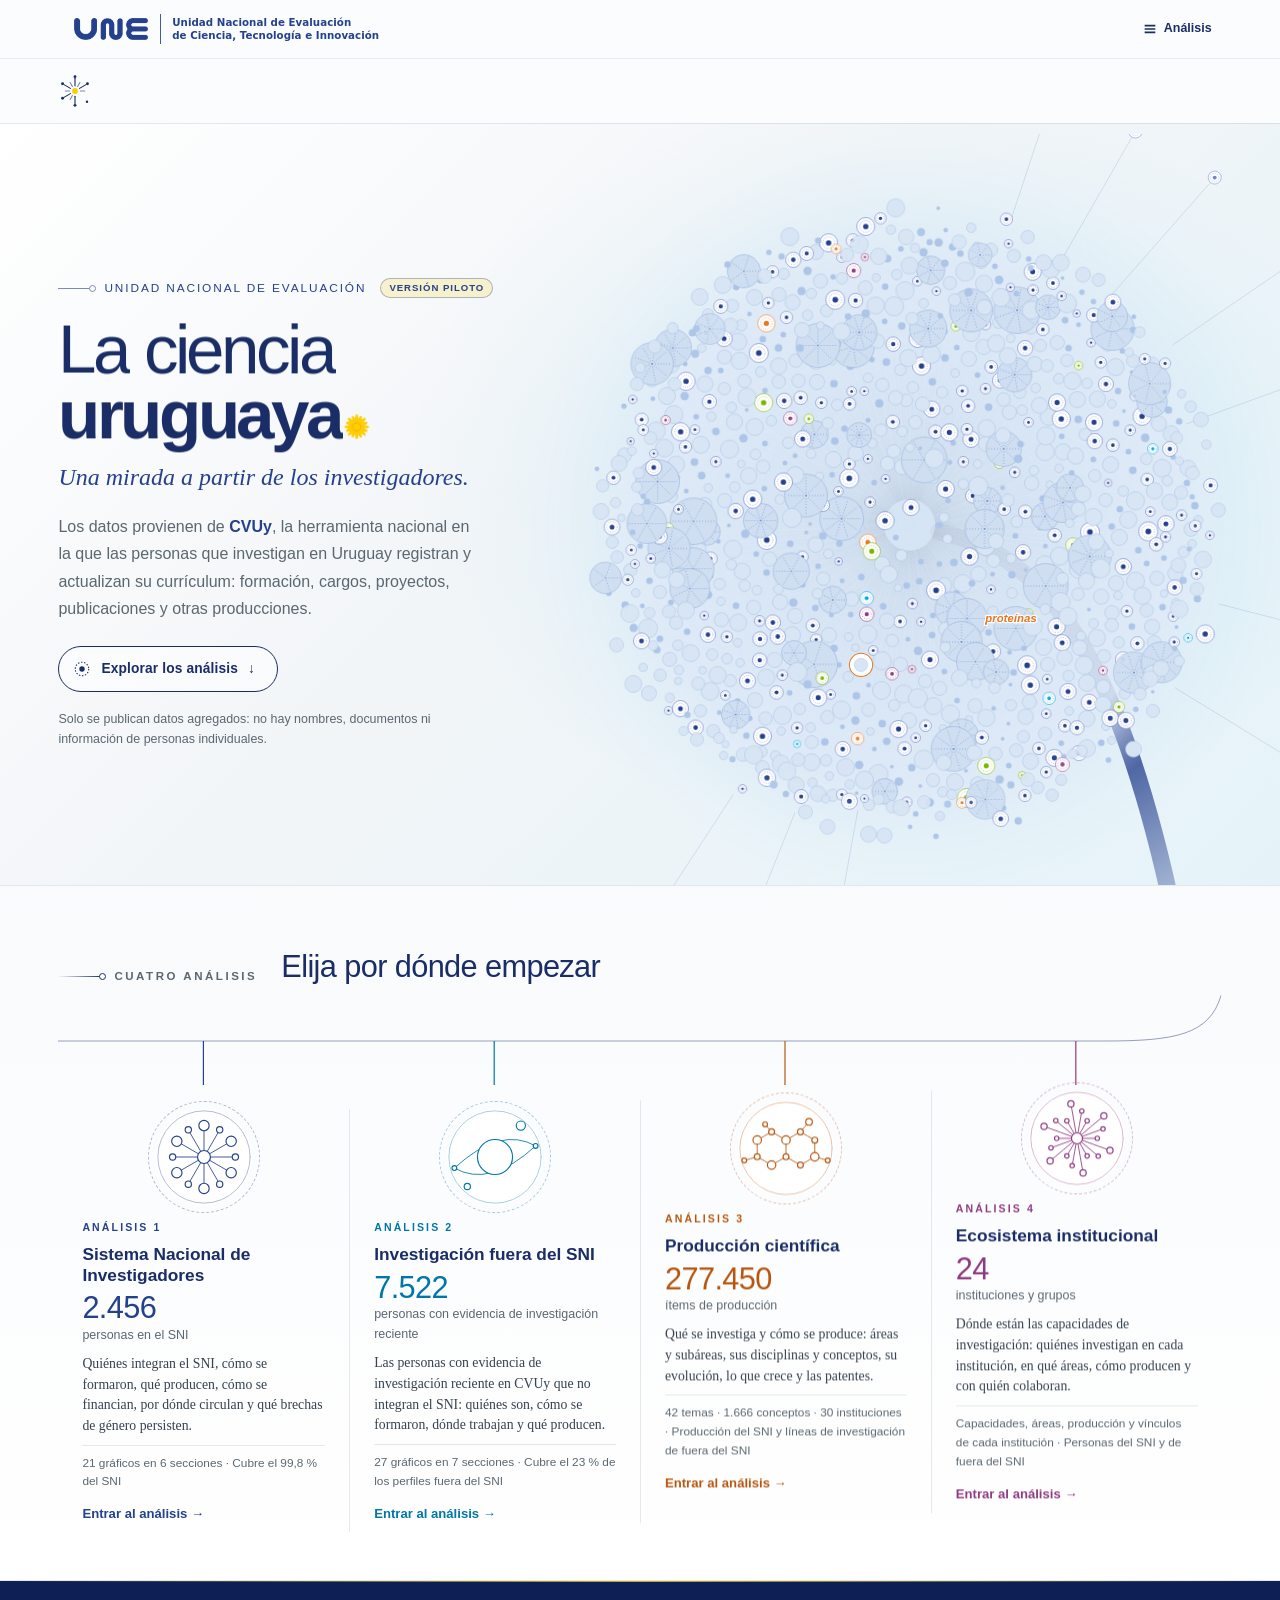
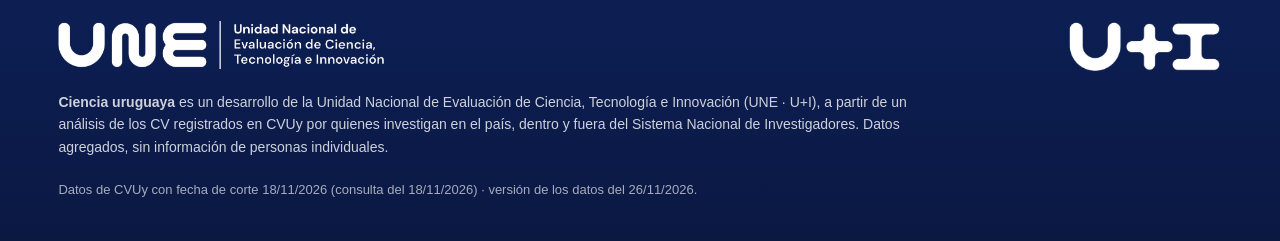
==== commit 20c49adb: "Actualizar Ciencia Uruguay con la versión del 26 de noviembre" ====
--- a/index.html
+++ b/index.html
@@ -9,8 +9,8 @@
     <link rel="preconnect" href="https://fonts.googleapis.com" />
     <link rel="preconnect" href="https://fonts.gstatic.com" crossorigin />
     <link href="https://fonts.googleapis.com/css2?family=Inter:wght@300..800&family=Source+Serif+4:ital,opsz,wght@0,8..60,400..700;1,8..60,400..700&display=swap" rel="stylesheet" />
-    <script type="module" crossorigin src="./assets/index-DJbJ1vJy.js"></script>
-    <link rel="stylesheet" crossorigin href="./assets/index-POxydRAL.css">
+    <script type="module" crossorigin src="./app.js"></script>
+    <link rel="stylesheet" crossorigin href="./estilos.css">
   </head>
   <body>
     <div id="root"></div>
--- a/estilos.css
+++ b/estilos.css
@@ -0,0 +1,17021 @@
+:root {
+  --fondo: #ffffff;
+  --fondo-alto: #eef2f7;
+  --papel: #1d2733;
+  --tinta: #ffffff;
+  --gris: #5b6770;
+  --linea: #e1e7ee;
+  --superficie: #ffffff;
+  --superficie-oscura: #25408d;
+  --tooltip: #ffffff;
+  --texto-2: #36424e;
+  --texto-3: #5b6770;
+  --gris-marca: #c5d0db;
+  --marca: #25408d;
+  --marca-oscura: #1a2d66;
+  --acento: #0072bc;
+  --ocre: #e87722;
+  --celeste: #00a3e0;
+  --amarillo: #ffcd00;
+  --gris-claro: #f2f5f8;
+  --borde: #c5d0db;
+  --niebla: #f2f5f8;
+  --display: "Inter", "Helvetica Neue", Arial, sans-serif;
+  --serif: "Source Serif 4", Georgia, "Times New Roman", serif;
+  --texto: "Inter", "Helvetica Neue", Arial, sans-serif;
+  --radio: 4px;
+  --gutter: clamp(16px, 4vw, 56px);
+  color-scheme: light;
+}
+*,
+*:before,
+*:after {
+  box-sizing: border-box;
+}
+html {
+  scroll-behavior: smooth;
+}
+body {
+  margin: 0;
+  background: var(--fondo);
+  color: var(--papel);
+  font-family: var(--texto);
+  font-size: 17px;
+  line-height: 1.55;
+  -webkit-font-smoothing: antialiased;
+  overflow-x: hidden;
+}
+a {
+  color: inherit;
+}
+button {
+  font: inherit;
+  color: inherit;
+  cursor: pointer;
+}
+em {
+  font-family: var(--serif);
+  font-style: italic;
+  font-weight: 400;
+}
+.eyebrow {
+  font-size: 13px;
+  letter-spacing: 0.18em;
+  text-transform: uppercase;
+  color: var(--gris);
+  margin: 0 0 24px;
+}
+.titulo-seccion {
+  font-family: var(--display);
+  font-weight: 800;
+  font-size: clamp(40px, 7vw, 104px);
+  line-height: 0.95;
+  letter-spacing: -0.03em;
+  margin: 0 0 48px;
+}
+.boton {
+  display: inline-flex;
+  align-items: center;
+  gap: 8px;
+  padding: 16px 28px;
+  border-radius: 999px;
+  background: var(--papel);
+  color: var(--tinta);
+  font-weight: 600;
+  text-decoration: none;
+  border: 2px solid var(--papel);
+}
+.boton--oscuro {
+  background: var(--t);
+  color: var(--c);
+  border-color: var(--t);
+}
+.boton--borde {
+  background: transparent;
+  color: var(--papel);
+}
+.nav {
+  position: fixed;
+  inset: 0 0 auto 0;
+  z-index: 50;
+  display: flex;
+  align-items: center;
+  justify-content: space-between;
+  padding: 20px var(--gutter);
+  transition:
+    background 0.4s,
+    padding 0.4s;
+}
+.nav--compacta {
+  background: #061a3ad1;
+  -webkit-backdrop-filter: blur(14px);
+  backdrop-filter: blur(14px);
+  padding-block: 12px;
+}
+.nav__marca {
+  display: flex;
+  align-items: center;
+  gap: 10px;
+  font-family: var(--display);
+  font-weight: 800;
+  text-decoration: none;
+  font-size: 18px;
+}
+.nav__marca em {
+  font-size: 18px;
+  color: var(--gris);
+}
+.nav__sol {
+  width: 14px;
+  height: 14px;
+  border-radius: 50%;
+  background: #ffd23f;
+  box-shadow: 0 0 18px #ffd23f;
+}
+.nav__links {
+  display: flex;
+  align-items: center;
+  gap: 6px;
+  font-size: 14px;
+}
+.nav__links a {
+  display: grid;
+  place-items: center;
+  min-width: 32px;
+  height: 32px;
+  padding: 0 4px;
+  border-radius: 999px;
+  border: 1px solid var(--linea);
+  text-decoration: none;
+  font-family: var(--serif);
+  font-size: 18px;
+  transition:
+    background 0.2s,
+    color 0.2s;
+}
+.nav__links a:hover,
+.nav__links a:focus-visible {
+  background: var(--c, var(--papel));
+  color: var(--tinta);
+}
+.nav__links .nav__texto {
+  font-family: var(--texto);
+  font-size: 14px;
+  padding: 0 14px;
+  margin-left: 8px;
+}
+.nav__progreso {
+  position: absolute;
+  left: 0;
+  right: 0;
+  bottom: 0;
+  height: 3px;
+  background: linear-gradient(
+    90deg,
+    #ffd23f,
+    #3fa7ff,
+    #ff5d73,
+    #5ee08a,
+    #b28dff,
+    #ff9d3f
+  );
+  transform-origin: 0 50%;
+}
+.portada {
+  position: relative;
+  min-height: 100vh;
+  display: grid;
+  place-items: center;
+  padding: 120px var(--gutter) 80px;
+  overflow: hidden;
+}
+.portada__blobs {
+  position: absolute;
+  top: 0;
+  right: 0;
+  bottom: 0;
+  left: 0;
+  filter: blur(70px);
+  opacity: 0.55;
+}
+.blob {
+  position: absolute;
+  width: 30vmax;
+  height: 30vmax;
+  border-radius: 50%;
+  mix-blend-mode: screen;
+}
+.portada__contenido {
+  position: relative;
+  text-align: center;
+  max-width: 1200px;
+}
+.portada__titulo {
+  font-family: var(--display);
+  font-weight: 800;
+  font-size: clamp(44px, 8vw, 124px);
+  line-height: 0.92;
+  letter-spacing: -0.04em;
+  margin: 0;
+}
+.linea {
+  display: block;
+}
+.linea--serif {
+  font-family: var(--serif);
+  font-weight: 400;
+  font-style: italic;
+  letter-spacing: -0.02em;
+}
+.mascara {
+  display: inline-block;
+  overflow: hidden;
+  vertical-align: top;
+  padding-bottom: 0.08em;
+  margin-right: 0.22em;
+}
+.mascara:last-child {
+  margin-right: 0;
+}
+.mascara__in {
+  display: inline-block;
+}
+.portada__bajada {
+  max-width: 560px;
+  margin: 32px auto 40px;
+  font-size: clamp(17px, 1.6vw, 21px);
+  color: #f4f1eacc;
+}
+.manifiesto {
+  padding: 20vh var(--gutter);
+  max-width: 1300px;
+  margin: 0 auto;
+}
+.manifiesto__texto {
+  font-family: var(--display);
+  font-weight: 600;
+  font-size: clamp(30px, 4.6vw, 68px);
+  line-height: 1.12;
+  letter-spacing: -0.02em;
+  margin: 0;
+}
+.cifras {
+  display: grid;
+  grid-template-columns: repeat(4, 1fr);
+  gap: 16px;
+  padding: 0 var(--gutter) 20vh;
+}
+.cifra {
+  background: var(--superficie);
+  border: 1px solid var(--linea);
+  border-radius: var(--radio);
+  padding: 32px 28px;
+  display: flex;
+  flex-direction: column;
+  gap: 8px;
+  min-height: 240px;
+  justify-content: flex-end;
+}
+.cifra__valor {
+  font-family: var(--display);
+  font-size: clamp(56px, 6vw, 96px);
+  line-height: 1;
+  letter-spacing: -0.04em;
+}
+.cifra__label {
+  font-size: 16px;
+}
+.cifra__nota {
+  font-size: 12px;
+  color: var(--gris);
+}
+.indice {
+  padding: 0 var(--gutter) 20vh;
+}
+.indice__grid {
+  display: grid;
+  grid-template-columns: repeat(5, minmax(0, 1fr));
+  gap: 14px;
+}
+.indice__item {
+  position: relative;
+  display: flex;
+  flex-direction: column;
+  justify-content: space-between;
+  min-height: 220px;
+  padding: 28px;
+  border-radius: var(--radio);
+  background: var(--c);
+  color: var(--t);
+  text-decoration: none;
+  overflow: hidden;
+}
+.indice__num {
+  font-family: var(--serif);
+  font-size: 48px;
+  line-height: 1;
+}
+.indice__nombre {
+  font-family: var(--display);
+  font-weight: 800;
+  font-size: clamp(24px, 2.4vw, 34px);
+  line-height: 1.02;
+  letter-spacing: -0.02em;
+  max-width: 85%;
+}
+.indice__flecha {
+  position: absolute;
+  top: 24px;
+  right: 28px;
+  font-size: 32px;
+}
+.capitulo {
+  display: grid;
+  grid-template-columns: minmax(0, 1fr) minmax(0, 1.1fr);
+  gap: var(--gutter);
+  padding: 15vh var(--gutter);
+  background: var(--c);
+  color: var(--t);
+  border-radius: 48px 48px 0 0;
+  margin-top: -48px;
+  position: relative;
+}
+.capitulo__pegajoso {
+  position: sticky;
+  top: 90px;
+  align-self: start;
+  min-height: calc(100vh - 140px);
+  display: flex;
+  flex-direction: column;
+  justify-content: space-between;
+}
+.capitulo__arte {
+  width: min(100%, 420px);
+  aspect-ratio: 1;
+}
+.arte-svg {
+  width: 100%;
+  height: 100%;
+  overflow: visible;
+}
+.capitulo__num {
+  font-size: 13px;
+  letter-spacing: 0.18em;
+  text-transform: uppercase;
+  font-weight: 600;
+}
+.capitulo__titulo {
+  font-family: var(--display);
+  font-weight: 800;
+  font-size: clamp(44px, 6vw, 96px);
+  line-height: 0.92;
+  letter-spacing: -0.035em;
+  margin: 12px 0 16px;
+}
+.capitulo__bajada {
+  font-family: var(--serif);
+  font-style: italic;
+  font-size: clamp(24px, 2.6vw, 36px);
+  margin: 0;
+}
+.capitulo__cuerpo {
+  padding-top: 20vh;
+}
+.capitulo__texto {
+  font-size: clamp(20px, 1.8vw, 26px);
+  line-height: 1.4;
+  margin: 0 0 48px;
+}
+.preguntas {
+  list-style: none;
+  padding: 0;
+  margin: 0 0 72px;
+  border-top: 1px solid currentColor;
+}
+.preguntas li {
+  font-family: var(--display);
+  font-weight: 600;
+  font-size: clamp(20px, 2vw, 28px);
+  line-height: 1.2;
+  padding: 22px 0;
+  border-bottom: 1px solid currentColor;
+}
+.capitulo__sub {
+  font-size: 13px;
+  letter-spacing: 0.18em;
+  text-transform: uppercase;
+  margin: 0 0 20px;
+}
+.tarjetas {
+  display: grid;
+  grid-template-columns: repeat(auto-fill, minmax(240px, 1fr));
+  gap: 16px;
+}
+.tarjeta {
+  text-align: left;
+  display: flex;
+  flex-direction: column;
+  gap: 6px;
+  padding: 24px;
+  min-height: 300px;
+  border: none;
+  border-radius: 24px;
+  background: var(--t);
+  color: var(--c);
+}
+.tarjeta__iniciales {
+  width: 64px;
+  height: 64px;
+  display: grid;
+  place-items: center;
+  border-radius: 50%;
+  background: var(--c);
+  color: var(--t);
+  font-family: var(--display);
+  font-weight: 800;
+  font-size: 22px;
+  margin-bottom: auto;
+}
+.tarjeta__disciplina {
+  font-size: 12px;
+  letter-spacing: 0.14em;
+  text-transform: uppercase;
+  opacity: 0.75;
+  margin-top: 24px;
+}
+.tarjeta__nombre {
+  font-family: var(--display);
+  font-weight: 800;
+  font-size: 26px;
+  line-height: 1.05;
+  letter-spacing: -0.02em;
+}
+.tarjeta__tema {
+  font-family: var(--serif);
+  font-style: italic;
+  font-size: 20px;
+  line-height: 1.2;
+}
+.tarjeta__inst {
+  font-size: 13px;
+  opacity: 0.7;
+}
+.historia {
+  position: relative;
+  background: var(--fondo);
+  border-radius: 48px 48px 0 0;
+  margin-top: -48px;
+}
+.historia__pegajoso {
+  position: sticky;
+  top: 0;
+  height: 100vh;
+  display: flex;
+  flex-direction: column;
+  justify-content: center;
+  overflow: hidden;
+  padding: 0 var(--gutter);
+}
+.historia__pista {
+  display: flex;
+  gap: 20px;
+  list-style: none;
+  padding: 0;
+  margin: 0;
+  width: max-content;
+}
+.hito {
+  width: min(78vw, 360px);
+  min-height: 340px;
+  display: flex;
+  flex-direction: column;
+  gap: 12px;
+  padding: 28px;
+  border-radius: var(--radio);
+  border: 1px solid var(--linea);
+  background: var(--superficie);
+}
+.hito__anio {
+  font-family: var(--display);
+  font-weight: 800;
+  font-size: 72px;
+  line-height: 1;
+  color: var(--c);
+  letter-spacing: -0.04em;
+  margin-bottom: auto;
+}
+.hito__titulo {
+  font-family: var(--display);
+  font-weight: 600;
+  font-size: 24px;
+  line-height: 1.1;
+}
+.hito__texto {
+  color: #f4f1eab8;
+  font-size: 15px;
+}
+.niveles {
+  padding: 20vh var(--gutter) 10vh;
+  background: var(--papel);
+  color: var(--tinta);
+}
+.niveles__intro {
+  max-width: 900px;
+  margin-bottom: 8vh;
+}
+.niveles__intro p {
+  font-size: clamp(18px, 1.6vw, 22px);
+  max-width: 680px;
+}
+.nivel-envoltura {
+  position: sticky;
+  height: 70vh;
+  display: flex;
+  align-items: flex-start;
+}
+.nivel {
+  width: 100%;
+  min-height: 52vh;
+  display: grid;
+  grid-template-columns: auto 1fr;
+  gap: clamp(20px, 5vw, 80px);
+  padding: clamp(28px, 5vw, 64px);
+  border-radius: 36px;
+  background: var(--c);
+  color: var(--t);
+  transform-origin: 50% 0;
+  box-shadow: 0 -20px 60px #0000001f;
+}
+.nivel__paso {
+  font-family: var(--serif);
+  font-size: clamp(64px, 10vw, 160px);
+  line-height: 0.8;
+}
+.nivel__nombre {
+  font-family: var(--display);
+  font-weight: 800;
+  font-size: clamp(40px, 6vw, 88px);
+  line-height: 0.95;
+  letter-spacing: -0.035em;
+  margin: 0;
+}
+.nivel__resumen {
+  font-family: var(--serif);
+  font-style: italic;
+  font-size: clamp(24px, 2.6vw, 36px);
+  margin: 8px 0 24px;
+}
+.nivel__texto {
+  font-size: clamp(17px, 1.5vw, 21px);
+  max-width: 560px;
+  margin: 0;
+}
+.directorio {
+  padding: 20vh var(--gutter);
+}
+.directorio__controles {
+  display: flex;
+  flex-direction: column;
+  gap: 20px;
+  margin-bottom: 40px;
+}
+.buscador {
+  width: 100%;
+  max-width: 640px;
+  padding: 18px 24px;
+  border-radius: 999px;
+  border: 1px solid var(--linea);
+  background: var(--superficie);
+  color: var(--papel);
+  font: inherit;
+  font-size: 18px;
+}
+.buscador:focus {
+  outline: 2px solid #ffd23f;
+  outline-offset: 2px;
+}
+.chips {
+  display: flex;
+  flex-wrap: wrap;
+  gap: 8px;
+}
+.directorio__lista {
+  list-style: none;
+  margin: 0;
+  padding: 0;
+  border-top: 1px solid var(--linea);
+}
+.fila {
+  width: 100%;
+  display: grid;
+  grid-template-columns: 16px 1.2fr 1fr 1.4fr;
+  gap: 20px;
+  align-items: center;
+  text-align: left;
+  padding: 22px 8px;
+  background: transparent;
+  border: none;
+  border-bottom: 1px solid var(--linea);
+  transition:
+    background 0.25s,
+    padding 0.25s;
+}
+.fila:hover {
+  background: var(--superficie);
+  padding-left: 20px;
+}
+.fila__punto {
+  width: 12px;
+  height: 12px;
+  border-radius: 50%;
+  background: var(--c);
+}
+.fila__nombre {
+  font-family: var(--display);
+  font-weight: 600;
+  font-size: 22px;
+}
+.fila__disciplina {
+  font-family: var(--serif);
+  font-style: italic;
+  font-size: 19px;
+}
+.fila__inst {
+  color: var(--gris);
+  font-size: 14px;
+}
+.vacio {
+  color: var(--gris);
+  padding: 40px 0;
+}
+.ficha__velo {
+  position: fixed;
+  top: 0;
+  right: 0;
+  bottom: 0;
+  left: 0;
+  z-index: 100;
+  background: #04132dc7;
+  -webkit-backdrop-filter: blur(8px);
+  backdrop-filter: blur(8px);
+  display: grid;
+  place-items: center;
+  padding: 16px;
+}
+.ficha {
+  position: relative;
+  width: min(640px, 100%);
+  max-height: 90vh;
+  overflow: auto;
+  padding: clamp(28px, 5vw, 56px);
+  border-radius: 36px;
+  background: var(--c);
+  color: var(--t);
+}
+.ficha__cerrar {
+  position: absolute;
+  top: 18px;
+  right: 18px;
+  width: 44px;
+  height: 44px;
+  border-radius: 50%;
+  border: none;
+  background: var(--t);
+  color: var(--c);
+  font-size: 26px;
+  line-height: 1;
+}
+.ficha__area {
+  font-size: 12px;
+  letter-spacing: 0.16em;
+  text-transform: uppercase;
+  font-weight: 600;
+}
+.ficha__nombre {
+  font-family: var(--display);
+  font-weight: 800;
+  font-size: clamp(36px, 5vw, 60px);
+  line-height: 0.95;
+  letter-spacing: -0.03em;
+  margin: 12px 0;
+}
+.ficha__tema {
+  font-family: var(--serif);
+  font-style: italic;
+  font-size: 24px;
+  margin: 0 0 20px;
+}
+.ficha__historia {
+  font-size: 18px;
+  margin: 0 0 20px;
+}
+.ficha__inst {
+  font-size: 14px;
+  opacity: 0.75;
+  margin: 0 0 28px;
+}
+.cierre {
+  padding: 20vh var(--gutter) 48px;
+  text-align: center;
+}
+.cierre__titulo {
+  font-family: var(--display);
+  font-weight: 800;
+  font-size: clamp(48px, 9vw, 150px);
+  line-height: 0.92;
+  letter-spacing: -0.04em;
+  margin: 0 auto 48px;
+  max-width: 1300px;
+}
+.cierre__titulo em {
+  display: block;
+  color: #ffd23f;
+}
+.cierre__acciones {
+  display: flex;
+  justify-content: center;
+  flex-wrap: wrap;
+  gap: 12px;
+  margin-bottom: 20vh;
+}
+.pie {
+  display: grid;
+  grid-template-columns: 1.4fr 1fr;
+  gap: 48px;
+  text-align: left;
+  border-top: 1px solid var(--linea);
+  padding-top: 40px;
+  font-size: 14px;
+  color: var(--gris);
+}
+.pie h4 {
+  color: var(--papel);
+  margin: 0 0 12px;
+  font-size: 14px;
+  letter-spacing: 0.14em;
+  text-transform: uppercase;
+}
+.pie ul {
+  list-style: none;
+  padding: 0;
+  margin: 0;
+  display: grid;
+  gap: 6px;
+}
+.pie a {
+  text-decoration: none;
+}
+.pie a:hover {
+  color: var(--papel);
+}
+.figura {
+  grid-column: 1 / -1;
+  margin: 0;
+  min-width: 0;
+  display: flex;
+  flex-direction: column;
+  gap: 18px;
+  padding: clamp(20px, 2.6vw, 32px);
+  border-radius: var(--radio);
+  background: var(--superficie);
+  border: 1px solid var(--linea);
+}
+.figura__titulo {
+  font-family: var(--display);
+  font-weight: 600;
+  font-size: clamp(20px, 1.7vw, 24px);
+  line-height: 1.15;
+  margin: 0;
+  text-wrap: balance;
+}
+.figura__bajada {
+  margin: 6px 0 0;
+  color: var(--texto-3);
+  font-size: 14px;
+}
+.figura__pie {
+  display: flex;
+  justify-content: space-between;
+  align-items: center;
+  gap: 12px;
+  flex-wrap: wrap;
+  font-size: 12px;
+  color: var(--texto-3);
+  letter-spacing: 0.04em;
+}
+.pendiente {
+  display: flex;
+  align-items: center;
+  gap: 12px;
+  min-height: 120px;
+  padding: 20px;
+  border-radius: 16px;
+  border: 1px dashed var(--linea);
+  color: var(--texto-3);
+  font-size: 14px;
+}
+.pendiente__icono {
+  font-size: 22px;
+  color: var(--c, var(--texto-3));
+}
+.figura__toggle {
+  border: 1px solid var(--linea);
+  background: transparent;
+  border-radius: 999px;
+  padding: 6px 14px;
+  font-size: 13px;
+}
+.figura__toggle:hover,
+.figura__toggle:focus-visible {
+  border-color: var(--papel);
+}
+.figura__nota {
+  margin: 0;
+  font-size: 13px;
+  color: var(--texto-3);
+  border-left: 2px solid var(--c);
+  padding-left: 12px;
+}
+.grafico {
+  position: relative;
+  min-width: 0;
+}
+.svg {
+  display: block;
+  overflow: visible;
+  touch-action: pan-y;
+}
+.reticula {
+  stroke: var(--linea);
+  stroke-width: 1;
+}
+.eje {
+  fill: var(--texto-3);
+  font-size: 12px;
+  font-variant-numeric: tabular-nums;
+}
+.cursor {
+  stroke: var(--texto-2);
+  stroke-width: 1;
+}
+.anotacion {
+  stroke: var(--texto-3);
+  stroke-width: 1;
+}
+.anotacion__texto {
+  fill: var(--texto-2);
+  font-size: 12px;
+  font-weight: 600;
+}
+.etiqueta-serie {
+  fill: var(--papel);
+  font-size: 13px;
+  font-weight: 600;
+  font-variant-numeric: tabular-nums;
+}
+.tip {
+  position: absolute;
+  z-index: 5;
+  pointer-events: none;
+  min-width: 140px;
+  max-width: 240px;
+  padding: 10px 12px;
+  border-radius: 12px;
+  background: var(--tooltip);
+  border: 1px solid var(--linea);
+  color: var(--papel);
+  font-size: 13px;
+  line-height: 1.4;
+  box-shadow: 0 12px 30px #020a1c73;
+  font-variant-numeric: tabular-nums;
+}
+.tip__fila {
+  display: flex;
+  align-items: center;
+  gap: 6px;
+}
+.tip__fila i {
+  width: 8px;
+  height: 8px;
+  border-radius: 50%;
+  flex: none;
+}
+.leyenda {
+  display: flex;
+  flex-wrap: wrap;
+  gap: 6px 18px;
+  list-style: none;
+  padding: 0;
+  margin: 0 0 14px;
+  font-size: 13px;
+  color: var(--texto-2);
+}
+.leyenda li {
+  display: flex;
+  align-items: center;
+  gap: 8px;
+}
+.leyenda__marca {
+  width: 12px;
+  height: 12px;
+  border-radius: 3px;
+}
+.barras {
+  list-style: none;
+  margin: 0;
+  padding: 0;
+  display: grid;
+  gap: 4px;
+}
+.barras__fila {
+  display: grid;
+  grid-template-columns: minmax(90px, 32%) 1fr minmax(52px, auto);
+  align-items: center;
+  gap: 12px;
+  padding: 3px 0;
+  font-size: 14px;
+}
+.barras__etiqueta {
+  color: var(--texto-2);
+  line-height: 1.2;
+  min-width: 0;
+  overflow-wrap: anywhere;
+}
+.barras__pista {
+  position: relative;
+  height: 18px;
+  display: flex;
+}
+.barras__pista--apilada {
+  gap: 2px;
+}
+.barras__pista--centro:before {
+  content: "";
+  position: absolute;
+  left: 50%;
+  top: -3px;
+  bottom: -3px;
+  width: 1px;
+  background: var(--texto-3);
+}
+.barras__barra {
+  display: block;
+  height: 100%;
+  border-radius: 0 4px 4px 0;
+}
+.barras__segmento {
+  display: block;
+  height: 100%;
+}
+.barras__segmento:last-child {
+  border-radius: 0 4px 4px 0;
+}
+.barras__valor {
+  text-align: right;
+  font-variant-numeric: tabular-nums;
+  font-weight: 600;
+  font-size: 13px;
+}
+.piramide {
+  list-style: none;
+  margin: 0;
+  padding: 0;
+  display: grid;
+  gap: 6px;
+}
+.piramide__fila {
+  display: grid;
+  grid-template-columns: 1fr 92px 1fr;
+  align-items: center;
+  height: 26px;
+}
+.piramide__lado {
+  display: flex;
+  height: 100%;
+}
+.piramide__lado--izq {
+  justify-content: flex-end;
+  order: 1;
+}
+.piramide__lado--izq .barras__barra {
+  border-radius: 4px 0 0 4px;
+}
+.piramide__tramo {
+  order: 2;
+  text-align: center;
+  font-size: 13px;
+  color: var(--texto-2);
+}
+.piramide__lado--der {
+  order: 3;
+}
+.territorio {
+  display: grid;
+  grid-template-columns: minmax(0, 1fr) minmax(0, 1fr);
+  gap: 32px;
+  align-items: start;
+}
+.mapa {
+  display: grid;
+  grid-template-columns: repeat(5, minmax(0, 1fr));
+  grid-template-rows: repeat(7, auto);
+  gap: 4px;
+}
+.mapa__celda {
+  aspect-ratio: 1;
+  max-width: 100%;
+  border: none;
+  border-radius: 10px;
+  padding: 6px;
+  display: flex;
+  flex-direction: column;
+  justify-content: space-between;
+  text-align: left;
+  outline: 2px solid transparent;
+  outline-offset: 1px;
+  min-width: 0;
+  overflow: hidden;
+}
+.mapa__celda--activa,
+.mapa__celda:focus-visible {
+  outline-color: var(--papel);
+}
+.mapa__nombre {
+  font-size: clamp(9px, 0.8vw, 11px);
+  line-height: 1.05;
+  font-weight: 600;
+}
+.mapa__valor {
+  font-family: var(--display);
+  font-weight: 800;
+  font-size: clamp(13px, 1.3vw, 18px);
+  font-variant-numeric: tabular-nums;
+}
+.rampa {
+  display: flex;
+  align-items: center;
+  gap: 10px;
+  margin-top: 14px;
+  font-size: 12px;
+  color: var(--texto-3);
+}
+.rampa__barra {
+  flex: 1;
+  height: 8px;
+  border-radius: 4px;
+}
+.territorio__eyebrow {
+  font-size: 12px;
+  letter-spacing: 0.16em;
+  text-transform: uppercase;
+  color: var(--texto-3);
+}
+.territorio__nombre {
+  font-family: var(--display);
+  font-weight: 800;
+  font-size: clamp(32px, 3.4vw, 52px);
+  letter-spacing: -0.03em;
+  line-height: 1;
+  margin: 6px 0 10px;
+}
+.territorio__dato {
+  margin: 0 0 18px;
+  color: var(--texto-2);
+}
+.territorio__dato strong {
+  color: var(--t);
+  font-size: 20px;
+}
+.red__etiqueta,
+.flujo__etiqueta {
+  fill: var(--texto-2);
+  font-size: 12px;
+}
+.flujo__ejes {
+  display: flex;
+  justify-content: space-between;
+  font-size: 12px;
+  color: var(--texto-3);
+  letter-spacing: 0.08em;
+  text-transform: uppercase;
+  margin-top: 8px;
+}
+.cautelas {
+  padding: 18vh var(--gutter) 10vh;
+}
+.cautelas__grid {
+  display: grid;
+  grid-template-columns: repeat(auto-fit, minmax(min(100%, 240px), 1fr));
+  gap: 16px;
+}
+.cautela {
+  padding: 24px;
+  border-radius: var(--radio);
+  border: 1px solid var(--linea);
+}
+.cautela h3 {
+  font-family: var(--display);
+  font-size: 20px;
+  line-height: 1.15;
+  margin: 0 0 10px;
+}
+.cautela p {
+  margin: 0;
+  color: var(--texto-2);
+  font-size: 15px;
+}
+.chips {
+  display: flex;
+  flex-wrap: wrap;
+  gap: 8px;
+  margin-bottom: 24px;
+}
+.chip {
+  position: relative;
+  padding: 10px 18px;
+  border-radius: 999px;
+  border: 1px solid var(--linea);
+  background: transparent;
+  font-size: 15px;
+}
+.chip[aria-selected="true"] {
+  color: var(--tinta);
+  border-color: transparent;
+}
+.chip__fondo {
+  position: absolute;
+  top: 0;
+  right: 0;
+  bottom: 0;
+  left: 0;
+  border-radius: 999px;
+  background: var(--c);
+}
+.chip__texto {
+  position: relative;
+}
+.tabla-scroll {
+  overflow-x: auto;
+  max-width: 100%;
+  border-radius: 14px;
+}
+.tabla-scroll--alta {
+  max-height: 70vh;
+  overflow-y: auto;
+  border: 1px solid var(--linea);
+}
+.tabla {
+  border-collapse: collapse;
+  width: 100%;
+  font-size: 14px;
+  font-variant-numeric: tabular-nums;
+}
+.tabla th,
+.tabla td {
+  padding: 10px 12px;
+  border-bottom: 1px solid var(--linea);
+  text-align: left;
+  vertical-align: top;
+}
+.tabla thead th {
+  position: sticky;
+  top: 0;
+  background: var(--superficie);
+  color: var(--texto-2);
+  font-weight: 600;
+  font-size: 12px;
+  z-index: 1;
+}
+.tabla .num {
+  text-align: right;
+  white-space: nowrap;
+}
+.tabla--perfil tbody th {
+  position: sticky;
+  left: 0;
+  background: var(--fondo);
+  font-weight: 600;
+  min-width: 180px;
+}
+.tabla--perfil thead th:first-child {
+  left: 0;
+  z-index: 2;
+}
+.tabla--perfil thead button {
+  background: none;
+  border: none;
+  padding: 0;
+  font: inherit;
+  color: inherit;
+  text-align: inherit;
+  min-width: 90px;
+}
+.tabla--perfil tbody tr:hover td,
+.tabla--perfil tbody tr:hover th {
+  background: var(--superficie);
+}
+.vacio {
+  color: var(--texto-3);
+}
+.portada__fondo {
+  position: absolute;
+  top: 0;
+  right: 0;
+  bottom: 0;
+  left: 0;
+}
+.particulas {
+  width: 100%;
+  height: 100%;
+  display: block;
+}
+.portada__contenido {
+  pointer-events: none;
+}
+.portada__contenido .boton {
+  pointer-events: auto;
+}
+.escalas {
+  position: relative;
+}
+.escalas__pegajoso {
+  position: sticky;
+  top: 0;
+  height: 100vh;
+  overflow: hidden;
+}
+.escala {
+  position: absolute;
+  top: 0;
+  right: 0;
+  bottom: 0;
+  left: 0;
+  display: grid;
+  grid-template-columns: minmax(0, 1fr) minmax(0, 1fr);
+  align-items: center;
+  gap: clamp(24px, 5vw, 80px);
+  padding: 80px var(--gutter) 40px calc(var(--gutter) + 40px);
+}
+.escala__arte {
+  width: min(100%, 460px);
+  aspect-ratio: 1;
+  justify-self: center;
+}
+.escala__medida {
+  font-family: var(--serif);
+  font-size: clamp(48px, 7vw, 110px);
+  line-height: 1;
+  color: #ffd23f;
+}
+.escala__titulo {
+  font-family: var(--display);
+  font-weight: 800;
+  font-size: clamp(36px, 5vw, 76px);
+  line-height: 0.95;
+  letter-spacing: -0.035em;
+  margin: 12px 0 16px;
+  text-wrap: balance;
+}
+.escala__texto p {
+  font-size: clamp(18px, 1.6vw, 22px);
+  color: var(--texto-2);
+  max-width: 34ch;
+  margin: 0;
+}
+.escalas__regla {
+  position: absolute;
+  left: var(--gutter);
+  top: 18vh;
+  bottom: 18vh;
+  width: 3px;
+  border-radius: 3px;
+  background: var(--linea);
+  z-index: 1;
+}
+.escalas__regla span {
+  display: block;
+  width: 100%;
+  border-radius: 3px;
+  background: #ffd23f;
+}
+.indice__arte {
+  position: absolute;
+  right: -24px;
+  bottom: -24px;
+  width: 150px;
+  height: 150px;
+  opacity: 0.3;
+  pointer-events: none;
+}
+.indice__bajada {
+  font-size: 14px;
+  line-height: 1.3;
+  opacity: 0.8;
+  max-width: 80%;
+}
+.capitulo {
+  --papel: var(--t);
+  --texto-2: color-mix(in srgb, var(--t) 84%, transparent);
+  --texto-3: color-mix(in srgb, var(--t) 64%, transparent);
+  --linea: color-mix(in srgb, var(--t) 20%, transparent);
+  --superficie: var(--c);
+  --gris-marca: color-mix(in srgb, var(--t) 24%, transparent);
+}
+.capitulo__tesis {
+  font-family: var(--display);
+  font-weight: 800;
+  font-size: clamp(30px, 3.2vw, 48px);
+  line-height: 1.02;
+  letter-spacing: -0.03em;
+  margin: 0 0 28px;
+  text-wrap: balance;
+}
+.cap-cifras {
+  display: grid;
+  grid-template-columns: repeat(auto-fit, minmax(160px, 1fr));
+  gap: 12px;
+  margin: 0 0 56px;
+}
+.cap-cifra {
+  display: flex;
+  flex-direction: column;
+  gap: 6px;
+  padding: 22px;
+  border-radius: 22px;
+  background: var(--t);
+  color: var(--c);
+}
+.cap-cifra strong {
+  font-family: var(--display);
+  font-size: clamp(36px, 3.6vw, 56px);
+  line-height: 1;
+  letter-spacing: -0.04em;
+  font-variant-numeric: tabular-nums;
+}
+.cap-cifra > span {
+  font-size: 14px;
+}
+.capitulo__figuras {
+  display: grid;
+  gap: 16px;
+}
+.capitulo .figura {
+  background: color-mix(in srgb, var(--t) 7%, transparent);
+  border-color: var(--linea);
+}
+.capitulo .figura__nota {
+  border-left-color: var(--t);
+}
+.capitulo .tip {
+  background: var(--t);
+  color: var(--c);
+  border-color: transparent;
+}
+.capitulo .tip__fila i {
+  outline: 1px solid var(--c);
+}
+.rampa__barra {
+  background: linear-gradient(
+    90deg,
+    color-mix(in srgb, var(--t) 12%, transparent),
+    var(--t)
+  );
+}
+.personas {
+  margin-top: 40px;
+}
+.chips--tinta .chip {
+  border-color: var(--linea);
+}
+.chips--tinta .chip[aria-selected="true"] {
+  color: var(--c);
+}
+.chips--tinta .chip__fondo {
+  background: var(--t);
+}
+.tarjeta__iniciales {
+  background: var(--ca, var(--c));
+  color: var(--ta, var(--t));
+}
+.desafios {
+  display: grid;
+  grid-template-columns: repeat(2, minmax(0, 1fr));
+  gap: 14px;
+}
+.desafio {
+  display: flex;
+  flex-direction: column;
+  gap: 10px;
+  padding: 24px;
+  border-radius: 24px;
+  background: color-mix(in srgb, var(--t) 7%, transparent);
+  border: 1px solid var(--linea);
+}
+.desafio:nth-child(4n + 1),
+.desafio:nth-child(4n + 4) {
+  background: var(--t);
+  color: var(--c);
+  --texto-2: color-mix(in srgb, var(--c) 80%, transparent);
+  --linea: color-mix(in srgb, var(--c) 20%, transparent);
+}
+.desafio__num {
+  font-family: var(--serif);
+  font-size: 40px;
+  line-height: 1;
+}
+.desafio__titulo {
+  font-family: var(--display);
+  font-weight: 800;
+  font-size: 24px;
+  letter-spacing: -0.02em;
+  line-height: 1.1;
+  margin: 0;
+}
+.desafio__texto {
+  margin: 0;
+  font-size: 15px;
+  color: var(--texto-2);
+}
+.desafio__indicadores {
+  list-style: none;
+  margin: 0;
+  padding: 0;
+  display: grid;
+  gap: 12px;
+}
+.desafio__indicadores li {
+  display: grid;
+  gap: 2px;
+  padding-top: 10px;
+  border-top: 1px solid var(--linea);
+  font-size: 14px;
+}
+.desafio__indicadores strong {
+  font-family: var(--display);
+  font-size: 30px;
+  line-height: 1;
+  letter-spacing: -0.03em;
+  font-variant-numeric: tabular-nums;
+}
+.desafio__lectura {
+  font-family: var(--serif);
+  font-style: italic;
+  font-size: 17px;
+}
+.historia__linea {
+  height: 3px;
+  margin: -24px 0 40px;
+  border-radius: 3px;
+  background: linear-gradient(
+    90deg,
+    #ffd23f,
+    #ff9d3f,
+    #ff5d73,
+    #b28dff,
+    #3fa7ff,
+    #2fd4c4,
+    #5ee08a
+  );
+  transform-origin: 0 50%;
+}
+.ficha__iniciales {
+  width: 72px;
+  height: 72px;
+  display: grid;
+  place-items: center;
+  border-radius: 50%;
+  background: var(--t);
+  color: var(--c);
+  font-family: var(--display);
+  font-weight: 800;
+  font-size: 26px;
+  margin-bottom: 18px;
+}
+.cargando {
+  min-height: 100vh;
+  display: grid;
+  place-content: center;
+  justify-items: center;
+  gap: 12px;
+  padding: 0 var(--gutter);
+  text-align: center;
+  color: var(--texto-2);
+}
+.cargando__arte {
+  width: 140px;
+  height: 140px;
+}
+.cargando__detalle {
+  font-size: 14px;
+  color: var(--texto-3);
+}
+@media (max-width: 1100px) {
+  .indice__grid,
+  .cautelas__grid {
+    grid-template-columns: repeat(2, minmax(0, 1fr));
+  }
+}
+@media (max-width: 960px) {
+  .cifras {
+    grid-template-columns: repeat(2, 1fr);
+  }
+  .capitulo {
+    grid-template-columns: 1fr;
+  }
+  .capitulo__pegajoso {
+    position: relative;
+    top: 0;
+    min-height: auto;
+    gap: 32px;
+  }
+  .capitulo__arte {
+    width: 200px;
+  }
+  .capitulo__cuerpo {
+    padding-top: 0;
+  }
+  .fila {
+    grid-template-columns: 16px 1fr;
+  }
+  .fila__disciplina,
+  .fila__inst {
+    grid-column: 2;
+  }
+  .pie {
+    grid-template-columns: 1fr;
+  }
+  .escala {
+    grid-template-columns: 1fr;
+    align-content: center;
+    gap: 16px;
+    padding-top: 90px;
+  }
+  .escala__arte {
+    width: min(70vw, 300px);
+  }
+}
+@media (max-width: 760px) {
+  .nav__links a:not(.nav__texto) {
+    display: none;
+  }
+  .desafios,
+  .territorio,
+  .cautelas__grid {
+    grid-template-columns: 1fr;
+  }
+}
+@media (max-width: 480px) {
+  .cifras,
+  .indice__grid {
+    grid-template-columns: 1fr;
+  }
+  .cifra {
+    min-height: 170px;
+  }
+  .indice__item {
+    min-height: 150px;
+  }
+  .nivel {
+    grid-template-columns: 1fr;
+  }
+  .barras__fila {
+    grid-template-columns: minmax(80px, 36%) 1fr minmax(44px, auto);
+    gap: 8px;
+    font-size: 13px;
+  }
+}
+.indice__nombre {
+  font-size: clamp(18px, 1.45vw, 24px);
+  -webkit-hyphens: manual;
+  hyphens: manual;
+}
+.capitulo__titulo {
+  font-size: clamp(40px, 5.2vw, 88px);
+  -webkit-hyphens: manual;
+  hyphens: manual;
+  text-wrap: balance;
+}
+.figura--ancha {
+  grid-column: 1 / -1;
+}
+.capitulo .figura--oscura {
+  --papel: #f3f5fa;
+  --texto-2: rgba(232, 238, 250, 0.8);
+  --texto-3: #93a4c7;
+  --linea: rgba(214, 226, 255, 0.16);
+  --superficie: var(--superficie-oscura);
+  --gris-marca: #2c4373;
+  background: var(--superficie-oscura);
+  border-color: transparent;
+  color: var(--papel);
+}
+.capitulo .figura--oscura .figura__titulo {
+  color: var(--papel);
+}
+.capitulo .figura--oscura .tip {
+  background: var(--tooltip);
+  color: var(--papel);
+}
+.capitulo .figura--oscura .figura__nota {
+  border-left-color: var(--c);
+}
+.figura--esperando {
+  border-style: dashed;
+}
+.esqueleto {
+  display: grid;
+  gap: 10px;
+  color: var(--t, var(--papel));
+}
+.esqueleto__svg {
+  width: 100%;
+  height: auto;
+  max-height: 240px;
+}
+.esqueleto__texto {
+  margin: 0;
+  font-size: 13px;
+  color: var(--texto-3);
+}
+.serie__controles,
+.decadas {
+  display: flex;
+  flex-wrap: wrap;
+  gap: 6px;
+  margin-bottom: 12px;
+}
+.serie__tab {
+  position: relative;
+  border: 1px solid var(--linea);
+  background: transparent;
+  border-radius: 999px;
+  padding: 7px 14px;
+  font-size: 13px;
+  color: var(--papel);
+}
+.serie__tab[aria-selected="true"] {
+  color: var(--superficie);
+  border-color: transparent;
+}
+.serie__tab > span:last-child {
+  position: relative;
+}
+.serie__tab-fondo {
+  position: absolute;
+  top: 0;
+  right: 0;
+  bottom: 0;
+  left: 0;
+  border-radius: 999px;
+  background: var(--papel);
+}
+.serie__lectura {
+  min-height: 1.5em;
+  margin: 0 0 6px;
+  color: var(--texto-2);
+  font-size: 15px;
+}
+.serie__lectura strong {
+  font-family: var(--display);
+  font-size: 22px;
+  color: var(--papel);
+}
+.serie__mini {
+  margin-top: 10px;
+}
+.serie__mini-svg {
+  cursor: ew-resize;
+  touch-action: none;
+  border-radius: 8px;
+  background: color-mix(in srgb, var(--papel) 5%, transparent);
+}
+.serie__mini-pie {
+  display: flex;
+  justify-content: space-between;
+  align-items: center;
+  gap: 10px;
+  margin-top: 6px;
+  font-size: 12px;
+  color: var(--texto-3);
+}
+.serie__hito .anotacion__texto {
+  font-size: 11px;
+}
+.leyenda--botones {
+  gap: 6px;
+}
+.leyenda__boton {
+  display: inline-flex;
+  align-items: center;
+  gap: 8px;
+  border: 1px solid var(--linea);
+  background: transparent;
+  border-radius: 999px;
+  padding: 5px 12px;
+  font-size: 13px;
+  color: var(--texto-2);
+  transition: opacity 0.2s;
+}
+.leyenda__boton[aria-pressed="true"] {
+  border-color: var(--papel);
+  color: var(--papel);
+}
+.leyenda__boton--tenue {
+  opacity: 0.4;
+}
+.leyenda__marca--redonda {
+  border-radius: 50%;
+}
+.carrera__cabeza {
+  display: flex;
+  align-items: baseline;
+  gap: 16px;
+  min-height: 64px;
+}
+.carrera__anio {
+  font-family: var(--display);
+  font-weight: 800;
+  font-size: clamp(44px, 6vw, 72px);
+  line-height: 1;
+  letter-spacing: -0.04em;
+  font-variant-numeric: tabular-nums;
+}
+.carrera__hito {
+  font-family: var(--serif);
+  font-style: italic;
+  font-size: 20px;
+  color: var(--c);
+}
+.carrera__lista {
+  list-style: none;
+  margin: 12px 0;
+  padding: 0;
+  display: grid;
+  gap: 6px;
+}
+.carrera__fila {
+  display: grid;
+  grid-template-columns: minmax(110px, 30%) 1fr 64px;
+  align-items: center;
+  gap: 12px;
+  font-size: 14px;
+}
+.carrera__etiqueta {
+  color: var(--texto-2);
+  line-height: 1.2;
+}
+.carrera__pista {
+  height: 22px;
+}
+.carrera__barra {
+  display: block;
+  height: 100%;
+  border-radius: 0 6px 6px 0;
+}
+.carrera__valor {
+  text-align: right;
+  font-weight: 600;
+  font-variant-numeric: tabular-nums;
+}
+.carrera__controles {
+  display: flex;
+  align-items: center;
+  gap: 12px;
+  flex-wrap: wrap;
+}
+.carrera__controles--arriba {
+  margin-bottom: 8px;
+}
+.carrera__controles input[type="range"] {
+  flex: 1;
+  min-width: 140px;
+  accent-color: var(--c);
+}
+.carrera__play {
+  width: 40px;
+  height: 40px;
+  border-radius: 50%;
+  border: none;
+  background: var(--papel);
+  color: var(--superficie);
+  font-size: 14px;
+  flex: none;
+}
+.carrera__total {
+  font-size: 13px;
+  color: var(--texto-3);
+}
+.unidades__nota {
+  margin: 4px 0 8px;
+  font-size: 13px;
+  color: var(--texto-3);
+}
+.unidades__lienzo canvas {
+  display: block;
+}
+.unidades__etiqueta {
+  position: absolute;
+  transform: translate(-50%);
+  display: grid;
+  justify-items: center;
+  pointer-events: none;
+  white-space: nowrap;
+}
+.unidades__etiqueta strong {
+  font-family: var(--display);
+  font-size: 22px;
+  line-height: 1;
+  font-variant-numeric: tabular-nums;
+}
+.unidades__etiqueta span {
+  font-size: 12px;
+  color: var(--texto-3);
+}
+.unidades__ejes {
+  position: relative;
+  height: 40px;
+  margin-top: -40px;
+}
+.unidades__ejes span {
+  position: absolute;
+  top: 6px;
+  transform: translate(-50%);
+  text-align: center;
+  font-size: 12px;
+  line-height: 1.2;
+  color: var(--texto-2);
+}
+.radial__marco {
+  display: grid;
+  place-items: center;
+}
+.radial__etiqueta {
+  fill: var(--texto-2);
+  font-size: 12px;
+}
+.waffle__cuerpo {
+  display: grid;
+  grid-template-columns: minmax(0, 320px) minmax(0, 1fr);
+  gap: 24px;
+  align-items: center;
+}
+.waffle__grilla {
+  display: grid;
+  grid-template-columns: repeat(10, 1fr);
+  gap: 4px;
+  aspect-ratio: 1;
+  max-width: 100%;
+}
+.waffle__celda {
+  border-radius: 5px;
+  border: 1px solid var(--linea);
+}
+.waffle__leyenda {
+  list-style: none;
+  margin: 0;
+  padding: 0;
+  display: grid;
+  gap: 10px;
+}
+.waffle__leyenda li {
+  display: grid;
+  grid-template-columns: 12px 1fr auto;
+  align-items: center;
+  gap: 10px;
+  font-size: 14px;
+  color: var(--texto-2);
+  cursor: default;
+}
+.waffle__leyenda strong {
+  font-family: var(--display);
+  font-size: 18px;
+  color: var(--papel);
+  font-variant-numeric: tabular-nums;
+}
+.medidor {
+  width: 150px;
+  max-width: 100%;
+  height: auto;
+  display: block;
+}
+.desafio__medidor {
+  position: relative;
+  width: 150px;
+}
+.desafio__medidor strong {
+  position: absolute;
+  left: 0;
+  right: 0;
+  bottom: 2px;
+  text-align: center;
+  font-family: var(--display);
+  font-size: 24px;
+  font-variant-numeric: tabular-nums;
+}
+.medidor--esperando {
+  opacity: 0.7;
+}
+.fuerzas svg {
+  touch-action: none;
+}
+@media (max-width: 760px) {
+  .waffle__cuerpo {
+    grid-template-columns: 1fr;
+  }
+  .waffle__grilla {
+    width: min(100%, 300px);
+  }
+}
+.unidades__fila {
+  position: absolute;
+  left: 0;
+  right: 0;
+  display: flex;
+  align-items: baseline;
+  gap: 8px;
+  font-size: 13px;
+  color: var(--texto-2);
+  pointer-events: none;
+}
+.unidades__fila strong {
+  font-family: var(--display);
+  font-size: 18px;
+  color: var(--papel);
+  margin-left: auto;
+}
+.unidades__fila em {
+  font-style: normal;
+  color: var(--texto-3);
+  min-width: 44px;
+  text-align: right;
+}
+.radial__lista {
+  list-style: none;
+  margin: 8px 0 0;
+  padding: 0;
+  display: grid;
+  gap: 6px;
+  font-size: 13px;
+}
+.radial__lista li {
+  display: grid;
+  grid-template-columns: 12px 1fr auto;
+  gap: 8px;
+  align-items: center;
+  color: var(--texto-2);
+}
+.radial__lista strong {
+  color: var(--papel);
+  font-variant-numeric: tabular-nums;
+}
+.pesas {
+  list-style: none;
+  margin: 0;
+  padding: 0;
+  display: grid;
+  gap: 4px;
+}
+.pesas__fila {
+  display: grid;
+  grid-template-columns: minmax(110px, 34%) 1fr auto;
+  align-items: center;
+  gap: 14px;
+  padding: 6px 0;
+  font-size: 14px;
+  border-bottom: 1px solid var(--linea);
+}
+.pesas__etiqueta {
+  color: var(--texto-2);
+  line-height: 1.2;
+}
+.pesas__pista {
+  position: relative;
+  height: 22px;
+}
+.pesas__pista:before {
+  content: "";
+  position: absolute;
+  left: 0;
+  right: 0;
+  top: 50%;
+  height: 1px;
+  background: var(--linea);
+}
+.pesas__barra {
+  position: absolute;
+  top: calc(50% - 2px);
+  height: 4px;
+  border-radius: 2px;
+  background: var(--texto-3);
+}
+.pesas__punto {
+  position: absolute;
+  top: 50%;
+  width: 16px;
+  height: 16px;
+  margin: -8px 0 0 -8px;
+  border-radius: 50%;
+  border: 2px solid var(--superficie);
+}
+.pesas__valores {
+  display: flex;
+  gap: 6px;
+  font-variant-numeric: tabular-nums;
+  font-weight: 600;
+  font-size: 13px;
+  white-space: nowrap;
+}
+.pesas__sep {
+  color: var(--texto-3);
+}
+.territorio__sub {
+  margin: 18px 0 8px;
+  font-size: 12px;
+  letter-spacing: 0.14em;
+  text-transform: uppercase;
+  color: var(--texto-3);
+}
+.burbujas__rotulo {
+  fill: var(--papel);
+  font-size: 12px;
+  font-weight: 600;
+  paint-order: stroke;
+  stroke: var(--superficie);
+  stroke-width: 3px;
+  pointer-events: none;
+}
+.burbujas__rotulo--tenue {
+  fill: var(--texto-3);
+  font-weight: 400;
+}
+.portada__credito {
+  max-width: 640px;
+  margin: 28px auto 0;
+  font-family: var(--serif);
+  font-style: italic;
+  font-size: clamp(18px, 1.8vw, 24px);
+  line-height: 1.3;
+  color: var(--papel);
+  text-wrap: balance;
+}
+.institucion {
+  display: inline-flex;
+  align-items: center;
+  gap: 12px;
+  text-align: left;
+}
+.institucion--portada {
+  margin-top: 20px;
+  pointer-events: auto;
+}
+.institucion__logo {
+  height: 44px;
+  width: auto;
+  max-width: 100%;
+}
+.institucion__sigla {
+  display: inline-grid;
+  place-items: center;
+  padding: 6px 12px;
+  border: 1.5px solid currentColor;
+  border-radius: 999px;
+  font-family: var(--display);
+  font-weight: 800;
+  font-size: 15px;
+  letter-spacing: 0.02em;
+  white-space: nowrap;
+}
+.institucion__nombre {
+  font-size: 13px;
+  line-height: 1.3;
+  color: var(--texto-2);
+  max-width: 260px;
+}
+.institucion--pie {
+  grid-column: 1 / -1;
+  margin-bottom: 8px;
+}
+.institucion--portada .institucion__sigla {
+  background: #f4cf45;
+  border-color: #f4cf45;
+  color: var(--tinta);
+}
+.institucion--portada .institucion__nombre {
+  display: none;
+}
+.portada {
+  background:
+    radial-gradient(
+      1100px 620px at 50% 20%,
+      var(--fondo-alto),
+      transparent 70%
+    ),
+    var(--fondo);
+}
+.nav__marca .institucion__sigla {
+  padding: 3px 9px;
+  font-size: 12px;
+}
+.nav__separador {
+  width: 1px;
+  height: 18px;
+  background: var(--linea);
+}
+.nav__titulo {
+  font-family: var(--serif);
+  font-style: italic;
+  font-weight: 400;
+  font-size: 18px;
+  color: var(--texto-2);
+}
+.pie {
+  border-top-color: var(--linea);
+}
+.nav__logo {
+  height: 30px;
+}
+@media (max-width: 480px) {
+  .nav__titulo {
+    font-size: 16px;
+  }
+}
+.indice {
+  padding-bottom: 80px;
+}
+.indice__grid {
+  grid-template-columns: repeat(3, minmax(0, 1fr));
+}
+.indice__item {
+  min-height: 170px;
+  padding: 22px;
+  gap: 10px;
+}
+.indice__num {
+  font-size: 30px;
+}
+.indice__nombre {
+  font-size: clamp(22px, 2.2vw, 30px);
+}
+.lectura-breve {
+  max-width: 850px;
+  margin: -8px 0 28px;
+  color: var(--texto-2);
+  line-height: 1.5;
+}
+.lectura-breve a {
+  color: #f4cf45;
+  white-space: nowrap;
+}
+.cautelas__grid {
+  grid-template-columns: repeat(2, minmax(0, 1fr));
+}
+.cautela p {
+  line-height: 1.55;
+}
+@media (max-width: 760px) {
+  .indice__grid {
+    grid-template-columns: repeat(2, minmax(0, 1fr));
+  }
+  .cautelas__grid {
+    grid-template-columns: 1fr;
+  }
+}
+@media (max-width: 480px) {
+  .indice__grid {
+    grid-template-columns: 1fr;
+  }
+  .indice__item {
+    min-height: 150px;
+  }
+}
+.sr {
+  position: absolute;
+  width: 1px;
+  height: 1px;
+  overflow: hidden;
+  clip: rect(0 0 0 0);
+  white-space: nowrap;
+}
+:focus-visible {
+  outline: 3px solid #ffd23f;
+  outline-offset: 2px;
+}
+.saltar {
+  position: absolute;
+  left: 12px;
+  top: -60px;
+  z-index: 100;
+  padding: 10px 16px;
+  border-radius: 999px;
+  background: var(--papel);
+  color: var(--tinta);
+  font-weight: 600;
+  text-decoration: none;
+}
+.saltar:focus {
+  top: 10px;
+}
+.nav {
+  height: 64px;
+  padding: 0 var(--gutter);
+  background: #061a3ae6;
+  backdrop-filter: blur(14px);
+  -webkit-backdrop-filter: blur(14px);
+  border-bottom: 1px solid rgba(214, 226, 255, 0.1);
+  gap: 16px;
+}
+.nav__menus {
+  display: flex;
+  align-items: center;
+  gap: 2px;
+}
+.menu {
+  position: relative;
+}
+.menu__boton {
+  display: inline-flex;
+  align-items: center;
+  gap: 8px;
+  height: 40px;
+  padding: 0 14px;
+  border: 0;
+  border-radius: 999px;
+  background: transparent;
+  color: var(--texto-2);
+  font-size: 15px;
+  font-weight: 500;
+  text-decoration: none;
+  white-space: nowrap;
+}
+.menu__boton:hover,
+.menu__boton[aria-expanded="true"] {
+  background: #d6e2ff1a;
+  color: var(--papel);
+}
+.menu__boton--activo {
+  position: relative;
+  color: var(--papel);
+  font-weight: 600;
+}
+.menu__boton--activo:after {
+  content: "";
+  position: absolute;
+  left: 14px;
+  right: 14px;
+  bottom: 2px;
+  height: 2px;
+  border-radius: 2px;
+  background: #ffd23f;
+}
+.menu__flecha {
+  transition: transform 0.2s;
+}
+.menu__boton[aria-expanded="true"] .menu__flecha {
+  transform: rotate(180deg);
+}
+.menu__panel {
+  position: absolute;
+  top: calc(100% + 10px);
+  left: 50%;
+  translate: -50% 0;
+  width: 360px;
+  padding: 16px;
+  border-radius: 20px;
+  background: #0b2550;
+  border: 1px solid rgba(214, 226, 255, 0.16);
+  box-shadow: 0 24px 60px #020a1c99;
+}
+.menu__descripcion {
+  margin: 0 8px 10px;
+  font-size: 13px;
+  color: var(--texto-3);
+}
+.menu__panel ul,
+.cajon ul {
+  list-style: none;
+  margin: 0;
+  padding: 0;
+}
+.menu__item,
+.cajon__grupo a {
+  display: flex;
+  gap: 12px;
+  align-items: flex-start;
+  padding: 10px 8px;
+  border-radius: 12px;
+  text-decoration: none;
+}
+.menu__item:hover,
+.menu__item:focus-visible,
+.cajon__grupo a:hover {
+  background: #d6e2ff14;
+}
+.menu__item[aria-current="page"],
+.cajon__grupo a[aria-current="page"] {
+  background: #d6e2ff1f;
+}
+.menu__punto {
+  flex: none;
+  width: 12px;
+  height: 12px;
+  margin-top: 5px;
+  border-radius: 50%;
+  background: var(--c);
+}
+.menu__nombre {
+  display: block;
+  font-weight: 600;
+  color: var(--papel);
+}
+.menu__bajada {
+  display: block;
+  font-size: 13px;
+  color: var(--texto-3);
+}
+.nav__hamburguesa {
+  display: none;
+  align-items: center;
+  gap: 10px;
+  height: 40px;
+  padding: 0 14px;
+  border-radius: 999px;
+  border: 1px solid rgba(214, 226, 255, 0.25);
+  background: transparent;
+  font-size: 14px;
+  max-width: 55vw;
+}
+.nav__hamburguesa-texto {
+  overflow: hidden;
+  text-overflow: ellipsis;
+  white-space: nowrap;
+}
+.nav__progreso {
+  height: 3px;
+}
+.cajon {
+  position: fixed;
+  top: 0;
+  right: 0;
+  bottom: 0;
+  left: 0;
+  z-index: 80;
+  background: #020a1c99;
+}
+.cajon__panel {
+  position: absolute;
+  inset: 0 0 0 auto;
+  width: min(420px, 100%);
+  overflow-y: auto;
+  padding: 16px 16px 40px;
+  background: #0b2550;
+}
+.cajon__cabecera {
+  display: flex;
+  align-items: center;
+  justify-content: space-between;
+  margin-bottom: 8px;
+}
+.cajon__inicio {
+  font-weight: 600;
+  text-decoration: none;
+  padding: 10px 8px;
+}
+.cajon__cerrar {
+  width: 44px;
+  height: 44px;
+  border-radius: 50%;
+  border: 1px solid rgba(214, 226, 255, 0.25);
+  background: transparent;
+  font-size: 18px;
+}
+.cajon__grupo h2 {
+  margin: 20px 8px 4px;
+  font-size: 12px;
+  letter-spacing: 0.16em;
+  text-transform: uppercase;
+  color: var(--texto-3);
+  font-weight: 600;
+}
+.cajon__sueltas {
+  margin-top: 20px !important;
+  border-top: 1px solid rgba(214, 226, 255, 0.16) !important;
+  padding-top: 12px !important;
+}
+.cajon__sueltas a {
+  display: block;
+  padding: 12px 8px;
+  font-weight: 600;
+  text-decoration: none;
+}
+@media (max-width: 1180px) {
+  .nav__menus {
+    display: none;
+  }
+  .nav__hamburguesa {
+    display: inline-flex;
+  }
+}
+main {
+  display: block;
+}
+main:focus {
+  outline: none;
+}
+.pagina.capitulo {
+  display: block;
+  padding: 64px 0 0;
+  margin: 0;
+  border-radius: 0;
+}
+.pagina__cabecera {
+  position: relative;
+  display: grid;
+  grid-template-columns: minmax(0, 1.4fr) minmax(0, 1fr);
+  grid-template-areas: "intro arte" "cifras cifras" "preguntas preguntas";
+  gap: 0 var(--gutter);
+  padding: 32px var(--gutter) 40px;
+  max-width: 1440px;
+  margin: 0 auto;
+}
+.pagina__intro {
+  grid-area: intro;
+}
+.pagina__arte {
+  grid-area: arte;
+  justify-self: end;
+  width: min(100%, 320px);
+  aspect-ratio: 1;
+  opacity: 0.9;
+}
+.pagina__titulo {
+  font-family: var(--display);
+  font-weight: 800;
+  font-size: clamp(40px, 5.4vw, 84px);
+  line-height: 0.95;
+  letter-spacing: -0.035em;
+  margin: 24px 0 8px;
+  text-wrap: balance;
+}
+.pagina__bajada {
+  font-family: var(--serif);
+  font-style: italic;
+  font-size: clamp(22px, 2.2vw, 32px);
+  margin: 0 0 32px;
+}
+.pagina__cabecera .capitulo__tesis {
+  font-size: clamp(24px, 2.4vw, 36px);
+  max-width: 28ch;
+}
+.pagina__cabecera .capitulo__texto {
+  font-size: clamp(17px, 1.3vw, 20px);
+  max-width: 62ch;
+  margin-bottom: 32px;
+}
+.pagina__cabecera .cap-cifras {
+  grid-area: cifras;
+  margin: 0 0 32px;
+}
+.pagina__preguntas {
+  grid-area: preguntas;
+}
+.pagina__preguntas .preguntas {
+  display: grid;
+  grid-template-columns: repeat(auto-fit, minmax(240px, 1fr));
+  gap: 0 24px;
+  margin: 0;
+  border-top: 0;
+}
+.pagina__preguntas .preguntas li {
+  font-size: clamp(17px, 1.3vw, 20px);
+  padding: 14px 0;
+  border-top: 1px solid currentColor;
+  border-bottom: 0;
+}
+.migas ol {
+  display: flex;
+  flex-wrap: wrap;
+  gap: 6px;
+  list-style: none;
+  margin: 0;
+  padding: 0;
+  font-size: 14px;
+}
+.migas li + li:before {
+  content: "›";
+  margin-right: 6px;
+  opacity: 0.6;
+}
+.migas a {
+  text-underline-offset: 3px;
+}
+.migas [aria-current] {
+  font-weight: 600;
+}
+.pagina__cuerpo {
+  display: grid;
+  grid-template-columns: 240px minmax(0, 1fr);
+  gap: 40px;
+  max-width: 1440px;
+  margin: 0 auto;
+  padding: 0 var(--gutter) 64px;
+}
+.pagina__lateral {
+  min-width: 0;
+}
+.toc--lateral {
+  position: sticky;
+  top: 88px;
+  max-height: calc(100vh - 110px);
+  overflow-y: auto;
+  padding-right: 6px;
+}
+.toc__titulo {
+  font-size: 12px;
+  letter-spacing: 0.16em;
+  text-transform: uppercase;
+  font-weight: 600;
+  margin: 0 0 12px;
+}
+.toc__lista {
+  list-style: none;
+  margin: 0;
+  padding: 0;
+  border-left: 2px solid var(--linea);
+}
+.toc__lista li a {
+  display: block;
+  padding: 6px 0 6px 14px;
+  margin-left: -2px;
+  border-left: 2px solid transparent;
+  font-size: 14px;
+  line-height: 1.3;
+  text-decoration: none;
+  color: var(--texto-2);
+}
+.toc__lista li a:hover {
+  color: var(--t);
+  text-decoration: underline;
+}
+.toc__lista li a[aria-current="location"] {
+  border-left-color: var(--t);
+  color: var(--t);
+  font-weight: 600;
+}
+.toc__lista .toc__grupo a {
+  margin-top: 10px;
+  font-size: 12px;
+  letter-spacing: 0.12em;
+  text-transform: uppercase;
+  font-weight: 700;
+  color: var(--t);
+}
+.toc--movil {
+  display: none;
+}
+.pagina__figuras {
+  min-width: 0;
+  scroll-margin-top: 80px;
+}
+.pagina__figuras .figura,
+.subseccion {
+  scroll-margin-top: 84px;
+}
+.subseccion {
+  padding: 28px 0 4px;
+}
+.subseccion h2,
+.subseccion__titulo {
+  font-family: var(--display);
+  font-weight: 800;
+  font-size: clamp(28px, 2.6vw, 40px);
+  letter-spacing: -0.02em;
+  line-height: 1.05;
+  margin: 0 0 8px;
+}
+.subseccion p {
+  margin: 0;
+  max-width: 60ch;
+  color: var(--texto-2);
+}
+.paginado {
+  display: grid;
+  grid-template-columns: 1fr 1fr;
+  gap: 16px;
+  max-width: 1440px;
+  margin: 0 auto;
+  padding: 0 var(--gutter) 72px;
+}
+.paginado__item {
+  display: flex;
+  flex-direction: column;
+  gap: 4px;
+  padding: 22px 26px;
+  border-radius: 22px;
+  border: 1px solid var(--linea);
+  text-decoration: none;
+  transition: background 0.2s;
+}
+.paginado__item:hover,
+.paginado__item:focus-visible {
+  background: color-mix(in srgb, var(--t) 8%, transparent);
+}
+.paginado__item--sig {
+  grid-column: 2;
+  text-align: right;
+}
+.paginado__rotulo {
+  font-size: 13px;
+  letter-spacing: 0.1em;
+  text-transform: uppercase;
+}
+.paginado__nombre {
+  font-family: var(--display);
+  font-weight: 800;
+  font-size: clamp(22px, 2vw, 30px);
+}
+@media (max-width: 960px) {
+  .pagina__cabecera {
+    grid-template-columns: 1fr;
+    grid-template-areas: "intro" "cifras" "preguntas";
+  }
+  .pagina__arte {
+    position: absolute;
+    right: var(--gutter);
+    top: 24px;
+    width: 96px;
+    opacity: 0.5;
+  }
+  .pagina__cuerpo {
+    grid-template-columns: 1fr;
+    gap: 0;
+  }
+  .toc--lateral {
+    display: none;
+  }
+  .toc--movil {
+    display: block;
+    position: sticky;
+    top: 64px;
+    z-index: 20;
+    margin: 0 calc(-1 * var(--gutter)) 16px;
+    padding: 0 var(--gutter);
+    background: var(--c);
+    border-bottom: 1px solid var(--linea);
+  }
+  .toc--movil summary {
+    display: flex;
+    justify-content: space-between;
+    align-items: center;
+    min-height: 48px;
+    font-weight: 600;
+    cursor: pointer;
+  }
+  .toc--movil .toc__lista {
+    max-height: 60vh;
+    overflow-y: auto;
+    padding-bottom: 12px;
+  }
+  .toc__cuenta {
+    font-weight: 400;
+    font-size: 13px;
+    opacity: 0.75;
+  }
+  .paginado {
+    grid-template-columns: 1fr;
+  }
+  .paginado__item--sig {
+    grid-column: 1;
+  }
+}
+.figura__controles {
+  display: flex;
+  flex-wrap: wrap;
+  gap: 12px 24px;
+  align-items: flex-end;
+  margin-top: -4px;
+}
+.selector,
+.opciones {
+  display: flex;
+  flex-direction: column;
+  gap: 6px;
+  min-width: 0;
+}
+.selector__rotulo {
+  font-size: 12px;
+  letter-spacing: 0.08em;
+  text-transform: uppercase;
+  font-weight: 600;
+  color: var(--texto-2);
+}
+.selector select {
+  font: inherit;
+  font-size: 15px;
+  color: var(--papel);
+  background: color-mix(in srgb, var(--papel) 8%, transparent);
+  border: 1px solid var(--linea);
+  border-radius: 12px;
+  padding: 10px 40px 10px 14px;
+  max-width: min(100%, 460px);
+  -webkit-appearance: none;
+  -moz-appearance: none;
+  appearance: none;
+  background-image:
+    linear-gradient(45deg, transparent 50%, currentColor 50%),
+    linear-gradient(135deg, currentColor 50%, transparent 50%);
+  background-position:
+    calc(100% - 20px) 55%,
+    calc(100% - 14px) 55%;
+  background-size: 6px 6px;
+  background-repeat: no-repeat;
+}
+.selector select option,
+.selector select optgroup {
+  color: #061a3a;
+  background: #fff;
+}
+.opciones__lista {
+  display: flex;
+  flex-wrap: wrap;
+  gap: 6px;
+}
+.opciones__boton {
+  position: relative;
+  border: 1px solid var(--linea);
+  background: transparent;
+  border-radius: 999px;
+  padding: 7px 14px;
+  font-size: 13px;
+  color: var(--papel);
+  min-height: 36px;
+}
+.opciones__boton[aria-pressed="true"] {
+  color: var(--superficie);
+  border-color: transparent;
+}
+.opciones__boton > span:last-child {
+  position: relative;
+}
+.opciones__fondo {
+  position: absolute;
+  top: 0;
+  right: 0;
+  bottom: 0;
+  left: 0;
+  border-radius: 999px;
+  background: var(--papel);
+}
+.barra-selector {
+  position: sticky;
+  top: 72px;
+  z-index: 10;
+  display: flex;
+  flex-wrap: wrap;
+  align-items: flex-end;
+  gap: 12px 24px;
+  margin: 12px 0 16px;
+  padding: 16px 20px;
+  border-radius: 20px;
+  background: var(--t);
+  color: var(--c);
+  --papel: var(--c);
+  --superficie: var(--t);
+  --texto-2: color-mix(in srgb, var(--c) 80%, transparent);
+  --linea: color-mix(in srgb, var(--c) 35%, transparent);
+}
+.barra-selector__resumen {
+  margin: 0;
+  font-size: 14px;
+  flex: 1 1 320px;
+}
+@media (max-width: 960px) {
+  .barra-selector {
+    top: 112px;
+  }
+}
+.tablero {
+  display: grid;
+  grid-template-columns: repeat(auto-fit, minmax(220px, 1fr));
+  gap: 16px;
+}
+.tablero__bloque h4 {
+  margin: 0 0 10px;
+  font-size: 12px;
+  letter-spacing: 0.14em;
+  text-transform: uppercase;
+}
+.tablero__bloque ul {
+  list-style: none;
+  margin: 0;
+  padding: 0;
+  display: grid;
+  gap: 8px;
+}
+.tablero__bloque li {
+  display: flex;
+  flex-direction: column;
+  padding: 12px 14px;
+  border-radius: 14px;
+  background: color-mix(in srgb, var(--t) 9%, transparent);
+}
+.tablero__bloque strong {
+  font-family: var(--display);
+  font-size: 28px;
+  line-height: 1.05;
+  letter-spacing: -0.02em;
+  font-variant-numeric: tabular-nums;
+}
+.tablero__bloque span {
+  font-size: 13px;
+  color: var(--texto-2);
+}
+.perfiles {
+  border-collapse: separate;
+  border-spacing: 2px;
+  font-size: 13px;
+  font-variant-numeric: tabular-nums;
+  min-width: 760px;
+  width: 100%;
+}
+.perfiles thead th {
+  vertical-align: bottom;
+  font-weight: 500;
+  font-size: 12px;
+  color: var(--texto-2);
+  padding: 4px 6px 8px;
+  text-align: center;
+  line-height: 1.2;
+  max-width: 96px;
+}
+.perfiles tbody th {
+  text-align: left;
+  font-weight: 600;
+  padding: 6px 10px 6px 0;
+  white-space: nowrap;
+}
+.perfiles tbody th small {
+  display: block;
+  font-weight: 400;
+  color: var(--texto-3);
+}
+.perfiles td {
+  white-space: nowrap;
+  text-align: center;
+  padding: 8px 6px;
+  border-radius: 6px;
+}
+.perfiles__total th,
+.perfiles__total td {
+  border-bottom: 1px solid var(--linea);
+  color: var(--texto-2);
+}
+.rampa--divergente .rampa__barra {
+  flex: 1;
+  max-width: 220px;
+}
+.eje--titulo {
+  font-weight: 600;
+}
+.eje--activo {
+  fill: var(--papel);
+  font-weight: 700;
+}
+.cuadrantes text {
+  fill: var(--texto-3);
+  font-size: 12px;
+  font-style: italic;
+}
+.red__etiqueta--halo {
+  paint-order: stroke;
+  stroke: var(--superficie);
+  stroke-width: 3px;
+  stroke-linejoin: round;
+  pointer-events: none;
+}
+.etiqueta-serie--chica {
+  font-size: 12px;
+}
+.pequenas {
+  display: grid;
+  grid-template-columns: repeat(auto-fit, minmax(190px, 1fr));
+  gap: 16px 24px;
+}
+.pequenas__titulo {
+  display: flex;
+  justify-content: space-between;
+  align-items: baseline;
+  gap: 8px;
+  margin: 0 0 4px;
+  font-size: 14px;
+  color: var(--texto-2);
+}
+.pequenas__titulo strong {
+  font-family: var(--display);
+  font-size: 22px;
+  color: var(--papel);
+}
+.agenda-temas,
+.dos-columnas {
+  display: grid;
+  grid-template-columns: repeat(auto-fit, minmax(260px, 1fr));
+  gap: 24px 32px;
+}
+.agenda-temas__titulo {
+  margin: 0 0 10px;
+  font-size: 12px;
+  letter-spacing: 0.12em;
+  text-transform: uppercase;
+  font-weight: 600;
+  color: var(--texto-2);
+}
+.agenda-temas__disciplinas {
+  list-style: none;
+  margin: 0;
+  padding: 0;
+  display: grid;
+  gap: 8px;
+}
+.agenda-temas__disciplinas li {
+  display: flex;
+  flex-direction: column;
+  padding-left: 12px;
+  border-left: 4px solid var(--a);
+}
+.agenda-temas__disciplinas small {
+  color: var(--texto-3);
+  font-variant-numeric: tabular-nums;
+}
+.temas {
+  list-style: none;
+  margin: 0;
+  padding: 0;
+  display: flex;
+  flex-wrap: wrap;
+  gap: 4px 14px;
+  align-items: baseline;
+  line-height: 1.25;
+}
+.temas li {
+  font-family: var(--display);
+  font-weight: 600;
+}
+.ranking {
+  list-style: none;
+  margin: 0;
+  padding: 0;
+  display: grid;
+  gap: 8px;
+}
+.ranking li {
+  display: grid;
+  grid-template-columns: minmax(0, 1.3fr) minmax(60px, 1fr) 52px;
+  gap: 10px;
+  align-items: center;
+  font-size: 14px;
+}
+.ranking__nombre {
+  padding-left: 10px;
+  border-left: 4px solid var(--a);
+  line-height: 1.2;
+}
+.ranking__pista {
+  height: 10px;
+  border-radius: 6px;
+  background: var(--gris-marca);
+  overflow: hidden;
+}
+.ranking__barra {
+  display: block;
+  height: 100%;
+  border-radius: 6px;
+  background: var(--papel);
+}
+.ranking__valor {
+  text-align: right;
+  font-variant-numeric: tabular-nums;
+  font-weight: 600;
+}
+.linea-tiempo {
+  list-style: none;
+  margin: 0;
+  padding: 0;
+  display: grid;
+  gap: 14px;
+}
+.linea-tiempo > li {
+  display: grid;
+  grid-template-columns: 150px minmax(0, 1fr);
+  gap: 16px;
+  padding-top: 12px;
+  border-top: 1px solid var(--linea);
+}
+.linea-tiempo__periodo {
+  font-family: var(--display);
+  font-weight: 800;
+  font-size: 18px;
+}
+.linea-tiempo__periodo small {
+  display: block;
+  font-family: var(--texto);
+  font-weight: 400;
+  font-size: 12px;
+  color: var(--texto-3);
+}
+.etiquetas {
+  list-style: none;
+  margin: 0;
+  padding: 0;
+  display: flex;
+  flex-wrap: wrap;
+  gap: 6px;
+}
+.etiquetas li {
+  padding: 4px 10px;
+  border-radius: 999px;
+  font-size: 13px;
+  background: color-mix(
+    in srgb,
+    var(--a, var(--t)) calc(var(--o, 0.18) * 100%),
+    transparent
+  );
+  border: 1px solid var(--linea);
+}
+.etiquetas__vacia {
+  opacity: 0.6;
+}
+@media (max-width: 600px) {
+  .linea-tiempo > li {
+    grid-template-columns: 1fr;
+    gap: 6px;
+  }
+}
+.vacio {
+  margin: 0;
+  color: var(--texto-2);
+}
+.vinculo-seccion {
+  margin: 4px 0 0;
+  font-weight: 600;
+}
+.territorio {
+  display: grid;
+  grid-template-columns: minmax(0, 1.2fr) minmax(0, 1fr);
+  gap: 24px;
+  align-items: start;
+}
+.territorio__ficha {
+  padding: 20px;
+  border-radius: 20px;
+  background: color-mix(in srgb, var(--t) 8%, transparent);
+}
+.territorio__ficha h4 {
+  margin: 0;
+  font-family: var(--display);
+  font-size: 28px;
+}
+.territorio__n {
+  margin: 4px 0 12px;
+}
+.territorio__ficha dl {
+  display: grid;
+  grid-template-columns: auto auto;
+  justify-content: start;
+  gap: 4px 16px;
+  margin: 0 0 12px;
+}
+.territorio__ficha dd {
+  margin: 0;
+  font-weight: 600;
+  font-variant-numeric: tabular-nums;
+}
+.territorio__sub {
+  margin: 12px 0 4px;
+  font-size: 12px;
+  letter-spacing: 0.12em;
+  text-transform: uppercase;
+  font-weight: 600;
+}
+.territorio__ficha ul {
+  list-style: none;
+  margin: 0;
+  padding: 0;
+}
+.territorio__ficha li {
+  display: flex;
+  justify-content: space-between;
+  gap: 12px;
+  padding: 3px 0;
+  border-bottom: 1px solid var(--linea);
+  font-size: 14px;
+}
+@media (max-width: 760px) {
+  .territorio {
+    grid-template-columns: 1fr;
+  }
+}
+.hitos {
+  list-style: none;
+  margin: 0;
+  padding: 0;
+  display: grid;
+  grid-template-columns: repeat(auto-fill, minmax(220px, 1fr));
+  gap: 12px;
+}
+.hitos li {
+  display: flex;
+  flex-direction: column;
+  gap: 4px;
+  padding: 16px;
+  border-radius: 16px;
+  background: color-mix(in srgb, var(--t) 8%, transparent);
+}
+.hitos__anio {
+  font-family: var(--serif);
+  font-size: 34px;
+  line-height: 1;
+}
+.hitos__titulo {
+  font-weight: 700;
+}
+.hitos__texto {
+  font-size: 14px;
+  color: var(--texto-2);
+}
+.glosario {
+  display: grid;
+  grid-template-columns: repeat(auto-fit, minmax(300px, 1fr));
+  gap: 12px;
+  margin: 16px 0 24px;
+}
+.glosario div {
+  padding: 18px 20px;
+  border-radius: 18px;
+  background: color-mix(in srgb, var(--t) 7%, transparent);
+}
+.glosario dt {
+  font-weight: 700;
+  margin-bottom: 6px;
+}
+.glosario dd {
+  margin: 0;
+  font-size: 15px;
+  color: var(--texto-2);
+}
+.pagina .cautelas {
+  padding: 28px 0 0;
+  background: transparent;
+  color: inherit;
+}
+.pagina .cautela {
+  background: color-mix(in srgb, var(--t) 7%, transparent);
+  color: var(--t);
+  border-color: var(--linea);
+}
+.explorar {
+  padding: 12vh var(--gutter);
+  max-width: 1440px;
+  margin: 0 auto;
+}
+.explorar .lectura-breve {
+  max-width: 62ch;
+  margin: -24px 0 40px;
+  color: var(--texto-2);
+}
+.explorar__grupo {
+  display: grid;
+  grid-template-columns: minmax(0, 280px) minmax(0, 1fr);
+  gap: 24px 40px;
+  padding: 40px 0;
+  border-top: 1px solid var(--linea);
+}
+.explorar__cabecera h3 {
+  font-family: var(--display);
+  font-weight: 800;
+  font-size: clamp(28px, 2.6vw, 40px);
+  letter-spacing: -0.02em;
+  line-height: 1;
+  margin: 0 0 10px;
+}
+.explorar__cabecera p {
+  margin: 0;
+  color: var(--texto-2);
+}
+.explorar__lista,
+.explorar__sueltas {
+  list-style: none;
+  margin: 0;
+  padding: 0;
+  display: grid;
+  grid-template-columns: repeat(auto-fill, minmax(260px, 1fr));
+  gap: 12px;
+}
+.explorar__sueltas {
+  grid-template-columns: repeat(auto-fit, minmax(260px, 1fr));
+  padding-top: 40px;
+  border-top: 1px solid var(--linea);
+}
+.ficha {
+  position: relative;
+  display: flex;
+  flex-direction: column;
+  gap: 4px;
+  height: 100%;
+  min-height: 210px;
+  padding: 22px 22px 48px;
+  border-radius: 24px;
+  overflow: hidden;
+  background: var(--c);
+  color: var(--t);
+  text-decoration: none;
+  transition: transform 0.25s;
+}
+.ficha:hover,
+.ficha:focus-visible {
+  transform: translateY(-4px);
+}
+.ficha--ancha {
+  min-height: 0;
+}
+.ficha__arte {
+  position: absolute;
+  right: -28px;
+  top: -28px;
+  width: 120px;
+  height: 120px;
+  opacity: 0.28;
+  pointer-events: none;
+}
+.ficha__nombre {
+  font-family: var(--display);
+  font-weight: 800;
+  font-size: 24px;
+  line-height: 1.05;
+  letter-spacing: -0.02em;
+  max-width: 85%;
+}
+.ficha__bajada {
+  font-family: var(--serif);
+  font-style: italic;
+  font-size: 19px;
+}
+.ficha__tesis {
+  margin-top: 10px;
+  font-size: 14px;
+  line-height: 1.4;
+}
+.ficha__ir {
+  position: absolute;
+  right: 20px;
+  bottom: 14px;
+  font-size: 24px;
+}
+.destacado {
+  position: relative;
+  display: grid;
+  gap: 10px;
+  margin-bottom: 48px;
+  padding: clamp(24px, 4vw, 48px);
+  border-radius: 32px;
+  overflow: hidden;
+  background: var(--c);
+  color: var(--t);
+  text-decoration: none;
+}
+.destacado__eyebrow {
+  font-size: 13px;
+  letter-spacing: 0.16em;
+  text-transform: uppercase;
+  font-weight: 700;
+}
+.destacado__titulo {
+  font-family: var(--display);
+  font-weight: 800;
+  font-size: clamp(30px, 3.6vw, 56px);
+  line-height: 1;
+  letter-spacing: -0.03em;
+  max-width: 18ch;
+}
+.destacado__datos {
+  display: flex;
+  flex-wrap: wrap;
+  align-items: baseline;
+  gap: 8px 18px;
+  font-size: 17px;
+}
+.destacado__datos strong {
+  font-family: var(--display);
+  font-size: clamp(36px, 4vw, 60px);
+  letter-spacing: -0.03em;
+}
+.destacado__flecha {
+  font-size: 32px;
+}
+.destacado__texto {
+  max-width: 56ch;
+}
+.destacado__ir {
+  font-weight: 700;
+  text-decoration: underline;
+  text-underline-offset: 4px;
+}
+.destacado__arte {
+  position: absolute;
+  right: -40px;
+  bottom: -40px;
+  width: min(40vw, 340px);
+  aspect-ratio: 1;
+  opacity: 0.35;
+  pointer-events: none;
+}
+@media (max-width: 760px) {
+  .explorar__grupo {
+    grid-template-columns: 1fr;
+  }
+}
+.pie-sitio {
+  padding: 72px var(--gutter) 40px;
+  background: var(--superficie-oscura);
+  border-top: 1px solid var(--linea);
+}
+.pie-sitio__lema {
+  font-family: var(--display);
+  font-weight: 800;
+  font-size: clamp(32px, 4.4vw, 64px);
+  line-height: 1;
+  letter-spacing: -0.03em;
+  margin: 0 0 48px;
+  max-width: 1440px;
+  margin-inline: auto;
+}
+.pie-sitio .pie {
+  max-width: 1440px;
+  margin: 0 auto;
+  grid-template-columns: 1fr;
+  gap: 32px;
+}
+.pie__mapa {
+  display: grid;
+  grid-template-columns: repeat(auto-fit, minmax(170px, 1fr));
+  gap: 24px;
+}
+.pie__mapa h4 {
+  margin: 0 0 10px;
+}
+.pie-sitio .pie__aviso {
+  grid-column: 1 / -1;
+}
+.selector {
+  flex: 1 1 260px;
+  max-width: 460px;
+}
+.selector select {
+  width: 100%;
+  max-width: 100%;
+  text-overflow: ellipsis;
+}
+@media (max-width: 600px) {
+  .nav__separador,
+  .nav__titulo {
+    display: none;
+  }
+  .nav__hamburguesa {
+    max-width: 70vw;
+  }
+}
+.perfiles th[scope="row"],
+.perfiles .perfiles__esquina {
+  position: sticky;
+  left: 0;
+  z-index: 1;
+  background: var(--superficie);
+}
+@media (max-width: 600px) {
+  .perfiles tbody th {
+    white-space: normal;
+    min-width: 130px;
+    max-width: 150px;
+  }
+}
+.menu__boton--relato {
+  color: var(--papel);
+  font-weight: 600;
+}
+.nav__divisor {
+  margin: 0 6px 0 10px;
+  padding-left: 14px;
+  border-left: 1px solid rgba(214, 226, 255, 0.2);
+  font-size: 11px;
+  letter-spacing: 0.14em;
+  text-transform: uppercase;
+  color: var(--texto-3);
+}
+.cajon__profundizar {
+  margin: 20px 8px 0;
+  padding-top: 16px;
+  border-top: 1px solid rgba(214, 226, 255, 0.16);
+  font-size: 13px;
+  color: var(--texto-2);
+}
+.relato {
+  --acento: #ffd23f;
+  position: relative;
+  background: var(--fondo);
+  scroll-margin-top: 64px;
+}
+.relato--cargando {
+  padding: 30vh var(--gutter);
+  text-align: center;
+  color: var(--texto-3);
+}
+.relato__capitulos {
+  position: sticky;
+  top: 64px;
+  z-index: 30;
+  background: #061a3af0;
+  backdrop-filter: blur(10px);
+  -webkit-backdrop-filter: blur(10px);
+  border-bottom: 1px solid var(--linea);
+  overflow-x: auto;
+  scrollbar-width: none;
+}
+.relato__capitulos ol {
+  display: flex;
+  gap: 2px;
+  list-style: none;
+  margin: 0 auto;
+  padding: 0 var(--gutter);
+  max-width: 1440px;
+}
+.relato__capitulos button {
+  position: relative;
+  display: flex;
+  align-items: center;
+  gap: 8px;
+  height: 48px;
+  padding: 0 12px;
+  border: 0;
+  background: transparent;
+  color: var(--texto-3);
+  font-size: 14px;
+  white-space: nowrap;
+}
+.relato__capitulos button:hover,
+.relato__capitulos button[aria-current] {
+  color: var(--papel);
+}
+.relato__capitulos button.visto {
+  color: var(--texto-2);
+}
+.relato__num {
+  display: grid;
+  place-items: center;
+  width: 22px;
+  height: 22px;
+  border-radius: 50%;
+  border: 1px solid var(--c);
+  color: var(--c);
+  font-size: 12px;
+  font-weight: 700;
+}
+.relato__capitulos button[aria-current] .relato__num,
+.relato__capitulos button.visto .relato__num {
+  background: var(--c);
+  color: var(--tinta);
+}
+.relato__marca {
+  position: absolute;
+  left: 10px;
+  right: 10px;
+  bottom: 0;
+  height: 3px;
+  border-radius: 3px;
+  background: var(--c);
+}
+.relato__cuerpo {
+  display: grid;
+  grid-template-columns: minmax(0, 1.35fr) minmax(300px, 0.65fr);
+  gap: 48px;
+  max-width: 1440px;
+  margin: 0 auto;
+  padding: 0 var(--gutter);
+}
+.relato__escena {
+  position: sticky;
+  top: 112px;
+  height: calc(100vh - 112px);
+  display: flex;
+  align-items: center;
+  min-width: 0;
+}
+.relato__pasos {
+  padding: 18vh 0 30vh;
+  min-width: 0;
+}
+.paso {
+  min-height: 85vh;
+  display: flex;
+  align-items: center;
+}
+.paso__tarjeta {
+  width: 100%;
+  padding: 28px;
+  border-radius: 24px;
+  background: #0c2652eb;
+  border: 1px solid var(--linea);
+  border-left: 4px solid var(--c);
+  opacity: 0.45;
+  transition: opacity 0.4s;
+}
+.paso--activo .paso__tarjeta {
+  opacity: 1;
+}
+.paso__capitulo {
+  margin: 0 0 10px;
+  font-size: 12px;
+  letter-spacing: 0.14em;
+  text-transform: uppercase;
+  font-weight: 700;
+  color: var(--c);
+}
+.paso h3 {
+  font-family: var(--display);
+  font-weight: 800;
+  font-size: clamp(24px, 2.2vw, 32px);
+  line-height: 1.08;
+  letter-spacing: -0.02em;
+  margin: 0 0 12px;
+  text-wrap: balance;
+}
+.paso p {
+  margin: 0;
+  color: var(--texto-2);
+  font-size: 17px;
+  line-height: 1.55;
+}
+.profundizar {
+  margin-top: 22px;
+  padding-top: 18px;
+  border-top: 1px solid var(--linea);
+}
+.profundizar .profundizar__titulo {
+  margin: 0 0 10px;
+  font-size: 12px;
+  letter-spacing: 0.14em;
+  text-transform: uppercase;
+  font-weight: 700;
+  color: var(--papel);
+}
+.profundizar ul {
+  list-style: none;
+  margin: 0;
+  padding: 0;
+  display: grid;
+  gap: 8px;
+}
+.profundizar a {
+  display: flex;
+  justify-content: space-between;
+  gap: 12px;
+  padding: 12px 16px;
+  border-radius: 14px;
+  background: var(--c);
+  color: var(--t);
+  font-weight: 600;
+  font-size: 15px;
+  text-decoration: none;
+  transition: transform 0.2s;
+}
+.profundizar a:hover,
+.profundizar a:focus-visible {
+  transform: translate(4px);
+}
+.escena {
+  width: 100%;
+}
+.escena__marco {
+  padding: clamp(18px, 2.4vw, 32px);
+  border-radius: 28px;
+  background: var(--superficie-oscura);
+  border: 1px solid var(--linea);
+}
+.escena__cabecera {
+  margin-bottom: 18px;
+}
+.escena__titulo {
+  margin: 0;
+  font-family: var(--display);
+  font-weight: 700;
+  font-size: clamp(18px, 1.6vw, 22px);
+  border-left: 4px solid var(--acento);
+  padding-left: 12px;
+}
+.escena__bajada {
+  margin: 6px 0 0 16px;
+  color: var(--texto-3);
+  font-size: 14px;
+}
+.esc-nota {
+  margin: 12px 0 0;
+  font-size: 13px;
+  color: var(--texto-3);
+}
+.esc-rotulo {
+  font-size: 12px;
+  font-weight: 600;
+}
+.esc-rotulo--claro {
+  fill: var(--papel);
+  paint-order: stroke;
+  stroke: var(--superficie-oscura);
+  stroke-width: 4px;
+}
+.esc-rotulo--tenue {
+  fill: var(--texto-3);
+  font-weight: 400;
+  paint-order: stroke;
+  stroke: var(--superficie-oscura);
+  stroke-width: 4px;
+}
+.esc-centro {
+  fill: var(--papel);
+  font-size: 15px;
+  font-weight: 800;
+  paint-order: stroke;
+  stroke: var(--superficie-oscura);
+  stroke-width: 5px;
+}
+.esc-barras ul {
+  list-style: none;
+  margin: 0;
+  padding: 0;
+  display: grid;
+  gap: 10px;
+}
+.esc-barras li {
+  display: grid;
+  grid-template-columns: minmax(110px, 34%) minmax(0, 1fr) 92px;
+  gap: 12px;
+  align-items: center;
+  font-size: 15px;
+}
+.esc-barras__pista {
+  height: 22px;
+  border-radius: 6px;
+  background: #d6e2ff0f;
+  overflow: hidden;
+}
+.esc-barras__barra {
+  display: block;
+  height: 100%;
+  border-radius: 6px;
+}
+.esc-barras__valor {
+  text-align: right;
+  font-weight: 700;
+  font-variant-numeric: tabular-nums;
+}
+.esc-barras__valor small {
+  display: block;
+  font-weight: 400;
+  font-size: 12px;
+  color: var(--texto-3);
+}
+.esc-indices__eje {
+  display: flex;
+  justify-content: space-between;
+  margin-left: calc(36% + 12px);
+  margin-right: 56px;
+  margin-bottom: 8px;
+  font-size: 12px;
+  color: var(--texto-3);
+}
+.esc-indices__grupo + .esc-indices__grupo {
+  margin-top: 12px;
+}
+.esc-indices__titulo {
+  margin: 0 0 6px;
+  font-size: 11px;
+  letter-spacing: 0.14em;
+  text-transform: uppercase;
+  color: var(--texto-3);
+  font-weight: 700;
+}
+.esc-indices ul {
+  list-style: none;
+  margin: 0;
+  padding: 0;
+  display: grid;
+  gap: 8px;
+}
+.esc-indices li {
+  display: grid;
+  grid-template-columns: 36% minmax(0, 1fr) 44px;
+  gap: 12px;
+  align-items: center;
+  font-size: 14px;
+}
+.esc-indices__pista {
+  position: relative;
+  height: 18px;
+}
+.esc-indices__uno {
+  position: absolute;
+  top: -4px;
+  bottom: -4px;
+  width: 2px;
+  margin-left: -1px;
+  background: var(--texto-3);
+}
+.esc-indices__tallo {
+  position: absolute;
+  top: 7px;
+  height: 4px;
+  border-radius: 2px;
+  opacity: 0.6;
+}
+.esc-indices__punto {
+  position: absolute;
+  top: 2px;
+  width: 14px;
+  height: 14px;
+  margin-left: -7px;
+  border-radius: 50%;
+}
+.esc-indices__valor {
+  text-align: right;
+  font-weight: 700;
+  font-variant-numeric: tabular-nums;
+}
+.esc-matriz__tabla {
+  display: grid;
+  grid-template-columns: minmax(110px, 1.4fr) repeat(
+      var(--cols),
+      minmax(0, 1fr)
+    );
+  align-items: center;
+  row-gap: 2px;
+}
+.esc-matriz__fila {
+  display: contents;
+}
+.esc-matriz__col {
+  font-size: 12px;
+  font-weight: 700;
+  text-align: center;
+  padding-bottom: 8px;
+  line-height: 1.15;
+}
+.esc-matriz__nombre {
+  font-size: 14px;
+  padding: 4px 8px 4px 0;
+  border-bottom: 1px solid var(--linea);
+  min-height: 36px;
+  display: flex;
+  align-items: center;
+}
+.esc-matriz__celda {
+  display: grid;
+  place-items: center;
+  min-height: 36px;
+  border-bottom: 1px solid var(--linea);
+}
+.esc-matriz__punto {
+  display: block;
+  border-radius: 50%;
+}
+.esc-chips {
+  display: flex;
+  flex-wrap: wrap;
+  gap: 6px;
+  margin-bottom: 8px;
+}
+.esc-chips button {
+  border: 1px solid var(--linea);
+  background: transparent;
+  border-radius: 999px;
+  padding: 5px 12px;
+  font-size: 12px;
+  color: var(--texto-2);
+}
+.esc-chips button[aria-pressed="true"] {
+  background: var(--acento);
+  border-color: transparent;
+  color: var(--tinta);
+  font-weight: 700;
+}
+.esc-cifras {
+  list-style: none;
+  margin: 0;
+  padding: 0;
+  display: grid;
+  grid-template-columns: repeat(auto-fit, minmax(170px, 1fr));
+  gap: 10px;
+}
+.esc-cifras li {
+  display: flex;
+  flex-direction: column;
+  gap: 2px;
+  padding: 14px 16px;
+  border-radius: 16px;
+  background: #d6e2ff0d;
+  border-top: 3px solid var(--acento);
+}
+.esc-cifras strong {
+  font-family: var(--display);
+  font-size: 30px;
+  line-height: 1.05;
+  font-variant-numeric: tabular-nums;
+}
+.esc-cifras span {
+  font-weight: 700;
+  font-size: 14px;
+}
+.esc-cifras small {
+  color: var(--texto-3);
+  font-size: 12px;
+  line-height: 1.35;
+}
+@media (max-width: 960px) {
+  .relato__cuerpo {
+    grid-template-columns: 1fr;
+    gap: 0;
+  }
+  .relato__escena {
+    top: 112px;
+    height: auto;
+    max-height: calc(62vh - 40px);
+    z-index: 1;
+    padding-top: 8px;
+    overflow: hidden;
+  }
+  .escena__marco {
+    padding: 14px;
+  }
+  .relato__pasos {
+    position: relative;
+    z-index: 2;
+    padding: 0 0 20vh;
+  }
+  .paso {
+    min-height: 90vh;
+    align-items: flex-end;
+    padding-bottom: 6vh;
+  }
+  .paso__tarjeta {
+    padding: 20px;
+    opacity: 1;
+    background: #0c2652f7;
+  }
+  .paso p {
+    font-size: 15px;
+  }
+  .relato__nombre {
+    display: none;
+  }
+  .relato__capitulos button[aria-current] .relato__nombre {
+    display: inline;
+  }
+  .esc-barras li {
+    grid-template-columns: minmax(80px, 34%) minmax(0, 1fr) 64px;
+    font-size: 13px;
+    gap: 8px;
+  }
+  .esc-barras__pista {
+    height: 14px;
+  }
+  .esc-indices li {
+    grid-template-columns: 40% minmax(0, 1fr) 36px;
+    font-size: 12px;
+    gap: 8px;
+  }
+  .esc-indices__eje {
+    margin-left: calc(40% + 8px);
+    margin-right: 40px;
+    font-size: 11px;
+  }
+  .esc-matriz__nombre,
+  .esc-matriz__col {
+    font-size: 11px;
+  }
+  .esc-matriz__nombre,
+  .esc-matriz__celda {
+    min-height: 24px;
+  }
+  .esc-cifras {
+    grid-template-columns: repeat(2, minmax(0, 1fr));
+  }
+  .esc-cifras strong {
+    font-size: 22px;
+  }
+}
+.vinculos {
+  border-collapse: separate;
+  border-spacing: 3px;
+  font-size: 12px;
+  font-variant-numeric: tabular-nums;
+}
+.vinculos thead th {
+  height: 120px;
+  vertical-align: bottom;
+  padding: 0;
+  font-weight: 500;
+}
+.vinculos thead th span {
+  display: inline-block;
+  writing-mode: vertical-rl;
+  transform: rotate(180deg);
+  white-space: nowrap;
+  color: var(--texto-2);
+}
+.vinculos thead th.activo span {
+  color: var(--papel);
+  font-weight: 700;
+}
+.vinculos tbody th {
+  position: sticky;
+  left: 0;
+  z-index: 1;
+  background: var(--c);
+  text-align: right;
+  padding-right: 10px;
+  white-space: nowrap;
+  font-weight: 600;
+}
+.vinculos td {
+  width: 40px;
+  height: 32px;
+  padding: 0;
+  text-align: center;
+  border-radius: 6px;
+  background: color-mix(in srgb, var(--t) 4%, transparent);
+}
+.vinculos td span {
+  display: grid;
+  place-items: center;
+  width: 100%;
+  height: 100%;
+  border-radius: 6px;
+  color: #fff;
+  font-weight: 700;
+}
+.vinculos tr.tenue td span {
+  opacity: 0.25;
+}
+.matriz__valor {
+  fill: var(--papel);
+  font-size: 12px;
+  font-weight: 700;
+  pointer-events: none;
+  paint-order: stroke;
+  stroke: var(--superficie-oscura);
+  stroke-width: 3px;
+}
+@media (max-width: 600px) {
+  .esc-matriz__col {
+    writing-mode: vertical-rl;
+    transform: rotate(180deg);
+    justify-self: center;
+    height: 76px;
+    text-align: left;
+  }
+}
+.figura__acciones {
+  display: flex;
+  flex-wrap: wrap;
+  gap: 6px;
+}
+.relato-v1 {
+  position: relative;
+  scroll-margin-top: 64px;
+}
+.relato-v1 .relato__capitulos {
+  z-index: 40;
+}
+.relato__avance {
+  position: absolute;
+  left: 0;
+  right: 0;
+  bottom: -1px;
+  height: 2px;
+  background: var(--papel);
+  opacity: 0.5;
+  transform-origin: 0 50%;
+}
+.relato-cap {
+  scroll-margin-top: 112px;
+  margin-top: 0;
+  border-radius: 48px 48px 0 0;
+}
+.relato-cap + .relato-cap,
+div + div > .relato-cap {
+  margin-top: -48px;
+}
+.relato-cap .capitulo__pegajoso {
+  top: 130px;
+  min-height: calc(100vh - 170px);
+}
+.relato-cap .capitulo__cuerpo {
+  padding-top: 8vh;
+}
+.relato-texto {
+  font-size: clamp(18px, 1.5vw, 22px);
+  line-height: 1.5;
+  margin: 40px 0 4px;
+  max-width: 60ch;
+}
+.capitulo__figuras > .relato-texto:first-child {
+  margin-top: 0;
+}
+.relato-texto--tenue {
+  opacity: 0.6;
+  font-size: 15px;
+}
+.profundizar--cap {
+  margin-top: 56px;
+  padding-top: 24px;
+  border-top: 2px solid var(--t);
+}
+.profundizar--cap .profundizar__titulo {
+  color: var(--t);
+}
+.profundizar--cap a {
+  background: var(--t);
+  color: var(--c);
+  align-items: center;
+}
+.profundizar--cap a strong {
+  display: block;
+  font-family: var(--display);
+  font-size: 18px;
+}
+.profundizar--cap a small {
+  display: block;
+  font-weight: 400;
+  font-size: 14px;
+  opacity: 0.8;
+}
+@media (max-width: 960px) {
+  .relato-cap .capitulo__pegajoso {
+    top: 0;
+    min-height: auto;
+  }
+}
+.descargas {
+  list-style: none;
+  margin: 16px 0 24px;
+  padding: 0;
+  display: grid;
+  grid-template-columns: repeat(auto-fit, minmax(260px, 1fr));
+  gap: 10px;
+}
+.descargas a {
+  display: flex;
+  flex-direction: column;
+  gap: 4px;
+  height: 100%;
+  padding: 16px 18px;
+  border-radius: 16px;
+  background: var(--t);
+  color: var(--c);
+  text-decoration: none;
+}
+.descargas strong {
+  font-family: var(--display);
+}
+.descargas span {
+  font-size: 14px;
+  opacity: 0.85;
+}
+.red-circular {
+  display: grid;
+  gap: 16px;
+}
+.red-circular__lienzo {
+  min-width: 0;
+}
+.red-circular__nodo {
+  cursor: pointer;
+  outline: none;
+}
+.red-circular__nodo:focus-visible circle {
+  stroke: #ffd23f;
+  stroke-width: 3px;
+}
+.red-circular__nombre {
+  fill: var(--texto-2);
+  font-size: 12px;
+  pointer-events: none;
+}
+.red-circular__nombre--activo {
+  fill: var(--papel);
+  font-weight: 700;
+}
+.red-circular__valor {
+  fill: #061a3a;
+  font-size: 12px;
+  font-weight: 800;
+  pointer-events: none;
+}
+.red-circular__valor--centro {
+  font-size: 11px;
+}
+.red-circular__panel {
+  padding: 16px;
+  border-radius: 18px;
+  background: #d6e2ff0d;
+  border: 1px solid var(--linea);
+  font-size: 13px;
+}
+.red-circular__titulo {
+  margin: 0;
+  font-family: var(--display);
+  font-weight: 700;
+  font-size: 18px;
+}
+.red-circular__ayuda {
+  margin: 4px 0 12px;
+  color: var(--texto-3);
+}
+.red-circular__panel ol {
+  list-style: none;
+  margin: 0 0 12px;
+  padding: 0;
+  display: grid;
+  grid-template-columns: repeat(auto-fill, minmax(240px, 1fr));
+  gap: 6px 24px;
+}
+.red-circular__panel li {
+  display: grid;
+  grid-template-columns: minmax(0, 1fr) 54px 34px 44px;
+  gap: 8px;
+  align-items: center;
+  font-variant-numeric: tabular-nums;
+}
+.red-circular__panel li small {
+  color: var(--texto-3);
+  text-align: right;
+}
+.red-circular__panel li strong {
+  text-align: right;
+}
+.red-circular__barra {
+  height: 6px;
+  border-radius: 3px;
+  background: #d6e2ff1a;
+  overflow: hidden;
+}
+.red-circular__barra span {
+  display: block;
+  height: 100%;
+  background: var(--acento, #8ec5ff);
+}
+@media (max-width: 900px) {
+  .red-circular {
+    grid-template-columns: 1fr;
+  }
+}
+.ficha-pais {
+  display: grid;
+  gap: 18px;
+}
+.ficha-pais__eleccion {
+  display: flex;
+  flex-wrap: wrap;
+  align-items: flex-end;
+  gap: 10px;
+}
+.ficha-pais__pasos {
+  display: flex;
+  gap: 6px;
+}
+.ficha-pais__pasos button {
+  width: 40px;
+  height: 40px;
+  padding: 0;
+  font-size: 16px;
+}
+.ficha-pais__lista {
+  display: flex;
+  flex-direction: column;
+  gap: 4px;
+  max-height: 560px;
+  overflow-y: auto;
+  padding-right: 4px;
+}
+.ficha-pais__lista button {
+  display: flex;
+  justify-content: space-between;
+  gap: 8px;
+  padding: 8px 12px;
+  border: 1px solid transparent;
+  border-radius: 10px;
+  background: transparent;
+  color: var(--texto-2);
+  text-align: left;
+  font-size: 14px;
+}
+.ficha-pais__lista button:hover {
+  border-color: var(--linea);
+  color: var(--papel);
+}
+.ficha-pais__lista button[aria-selected="true"] {
+  background: var(--papel);
+  color: var(--superficie);
+  font-weight: 700;
+}
+.ficha-pais__lista small {
+  opacity: 0.7;
+  font-variant-numeric: tabular-nums;
+}
+.ficha-pais__cabecera {
+  display: flex;
+  flex-wrap: wrap;
+  justify-content: space-between;
+  align-items: flex-end;
+  gap: 12px;
+  margin-bottom: 14px;
+}
+.ficha-pais__nombre {
+  margin: 0;
+  font-family: var(--display);
+  font-weight: 800;
+  font-size: clamp(22px, 2vw, 30px);
+  line-height: 1.1;
+}
+.ficha-pais__resumen {
+  margin: 4px 0 0;
+  color: var(--texto-2);
+  font-size: 14px;
+  max-width: 52ch;
+}
+.ficha-pais__marca-pais {
+  width: 2px;
+  height: 14px;
+  background: var(--papel);
+}
+.ficha-pais__filas {
+  list-style: none;
+  margin: 0;
+  padding: 0;
+  display: grid;
+  gap: 4px;
+}
+.ficha-pais__filas li {
+  display: grid;
+  grid-template-columns: minmax(120px, 30%) minmax(0, 1fr) 64px 72px;
+  gap: 12px;
+  align-items: center;
+  min-height: 36px;
+  border-bottom: 1px solid var(--linea);
+  font-size: 14px;
+  font-variant-numeric: tabular-nums;
+}
+.ficha-pais__pista {
+  position: relative;
+  height: 24px;
+}
+.ficha-pais__otro {
+  position: absolute;
+  top: 9px;
+  width: 6px;
+  height: 6px;
+  margin-left: -3px;
+  border-radius: 50%;
+  background: var(--papel);
+  opacity: 0.22;
+}
+.ficha-pais__pais {
+  position: absolute;
+  top: 2px;
+  bottom: 2px;
+  width: 2px;
+  margin-left: -1px;
+  background: var(--papel);
+}
+.ficha-pais__tramo {
+  position: absolute;
+  top: 10px;
+  height: 4px;
+  border-radius: 2px;
+  opacity: 0.7;
+}
+.ficha-pais__punto {
+  position: absolute;
+  top: 5px;
+  width: 14px;
+  height: 14px;
+  margin-left: -7px;
+  border-radius: 50%;
+  box-shadow: 0 0 0 2px var(--superficie);
+}
+.ficha-pais__valor {
+  text-align: right;
+  font-weight: 700;
+}
+.ficha-pais__dif {
+  text-align: right;
+  font-size: 12px;
+  font-weight: 700;
+}
+.ficha-pais__dif.mas {
+  color: #6aa9ff;
+}
+.ficha-pais__dif.menos {
+  color: #ff8a5c;
+}
+@media (max-width: 760px) {
+  .ficha-pais {
+    grid-template-columns: 1fr;
+  }
+  .ficha-pais__lista {
+    flex-direction: row;
+    overflow-x: auto;
+    max-height: none;
+    padding-bottom: 6px;
+  }
+  .ficha-pais__lista button {
+    flex: none;
+    border-color: var(--linea);
+  }
+  .ficha-pais__filas li {
+    grid-template-columns: minmax(0, 1fr) 56px 64px;
+    grid-template-areas: "ind val dif" "pista pista pista";
+    row-gap: 2px;
+    padding-bottom: 6px;
+  }
+  .ficha-pais__indicador {
+    grid-area: ind;
+  }
+  .ficha-pais__pista {
+    grid-area: pista;
+  }
+  .ficha-pais__valor {
+    grid-area: val;
+  }
+  .ficha-pais__dif {
+    grid-area: dif;
+  }
+}
+.periodo {
+  display: flex;
+  flex-direction: column;
+  gap: 6px;
+  flex: 1 1 320px;
+  max-width: 480px;
+}
+.periodo__control {
+  display: flex;
+  align-items: center;
+  gap: 12px;
+}
+.periodo__valor {
+  font-variant-numeric: tabular-nums;
+  font-size: 14px;
+  white-space: nowrap;
+}
+.periodo__pista {
+  position: relative;
+  flex: 1;
+  height: 28px;
+}
+.periodo__pista:before {
+  content: "";
+  position: absolute;
+  left: 0;
+  right: 0;
+  top: 12px;
+  height: 4px;
+  border-radius: 2px;
+  background: var(--linea);
+}
+.periodo__rango {
+  position: absolute;
+  top: 12px;
+  height: 4px;
+  border-radius: 2px;
+  background: var(--papel);
+}
+.periodo__pista input {
+  position: absolute;
+  top: 0;
+  right: 0;
+  bottom: 0;
+  left: 0;
+  width: 100%;
+  margin: 0;
+  background: none;
+  pointer-events: none;
+  -moz-appearance: none;
+  appearance: none;
+  -webkit-appearance: none;
+}
+.periodo__pista input::-webkit-slider-thumb {
+  -webkit-appearance: none;
+  pointer-events: auto;
+  width: 18px;
+  height: 18px;
+  border-radius: 50%;
+  background: var(--papel);
+  border: 3px solid var(--superficie);
+  cursor: grab;
+}
+.periodo__pista input::-moz-range-thumb {
+  pointer-events: auto;
+  width: 14px;
+  height: 14px;
+  border-radius: 50%;
+  background: var(--papel);
+  border: 3px solid var(--superficie);
+  cursor: grab;
+}
+.periodo__pista input::-webkit-slider-runnable-track {
+  background: none;
+}
+.periodo__pista input:focus-visible::-webkit-slider-thumb {
+  outline: 3px solid #ffd23f;
+}
+.periodo__todo {
+  border: 1px solid var(--linea);
+  background: transparent;
+  border-radius: 999px;
+  padding: 4px 10px;
+  font-size: 12px;
+  color: var(--papel);
+}
+.preguntas--nav {
+  margin-bottom: 48px;
+}
+.preguntas--nav li {
+  padding: 0;
+}
+.preguntas--nav button {
+  display: flex;
+  align-items: baseline;
+  gap: 16px;
+  width: 100%;
+  padding: 18px 0;
+  border: 0;
+  background: none;
+  color: inherit;
+  font: inherit;
+  text-align: left;
+  cursor: pointer;
+  transition: transform 0.25s;
+}
+.preguntas--nav button:hover,
+.preguntas--nav button:focus-visible {
+  transform: translate(8px);
+}
+.preguntas__num {
+  font-family: var(--serif);
+  font-style: italic;
+  font-weight: 400;
+  opacity: 0.7;
+}
+html {
+  scroll-padding-top: 124px;
+}
+body {
+  font-size: 16px;
+  line-height: 1.6;
+  color: var(--papel);
+}
+:focus-visible {
+  outline: 3px solid var(--celeste);
+  outline-offset: 2px;
+}
+@media (prefers-reduced-motion: reduce) {
+  html {
+    scroll-behavior: auto;
+  }
+}
+.sitio-contenedor {
+  width: 100%;
+  max-width: 1240px;
+  margin: 0 auto;
+  padding: 0 clamp(16px, 3vw, 40px);
+}
+.sitio-saltar {
+  position: absolute;
+  left: -9999px;
+}
+.sitio-saltar:focus {
+  left: 12px;
+  top: 12px;
+  z-index: 60;
+  padding: 8px 14px;
+  background: var(--marca);
+  color: #fff;
+}
+.sitio-boton {
+  display: inline-flex;
+  align-items: center;
+  min-height: 48px;
+  padding: 0 24px;
+  border: 2px solid var(--marca);
+  border-radius: 3px;
+  background: var(--marca);
+  color: #fff;
+  font-family: var(--display);
+  font-size: 0.875rem;
+  font-weight: 700;
+  letter-spacing: 0.03em;
+  text-transform: uppercase;
+  text-decoration: none;
+  transition:
+    background-color 0.2s,
+    color 0.2s;
+}
+.sitio-boton--claro {
+  background: #fff;
+  border-color: #fff;
+  color: var(--marca);
+}
+.sitio-boton--claro:hover {
+  background: var(--celeste);
+  border-color: var(--celeste);
+  color: #fff;
+}
+.sitio-boton--contorno {
+  background: transparent;
+  border-color: #ffffffb3;
+}
+.sitio-boton--contorno:hover {
+  background: #ffffff1f;
+}
+.sitio-cabecera {
+  position: sticky;
+  top: 0;
+  z-index: 40;
+  background: #fff;
+  box-shadow: 0 1px 0 var(--linea);
+}
+.sitio-barra {
+  background: var(--marca-oscura);
+  color: #ffffffd9;
+  font-size: 0.78rem;
+}
+.sitio-barra__fila {
+  display: flex;
+  justify-content: space-between;
+  align-items: center;
+  height: 34px;
+}
+.sitio-barra a {
+  color: #fff;
+  text-decoration: none;
+}
+.sitio-barra a:hover {
+  text-decoration: underline;
+}
+.sitio-cabecera__fila {
+  display: flex;
+  align-items: center;
+  gap: 24px;
+  height: 72px;
+}
+.sitio-marca {
+  display: flex;
+  align-items: center;
+  gap: 10px;
+  text-decoration: none;
+  color: var(--marca);
+}
+.sitio-marca__simbolo {
+  display: flex;
+  align-items: flex-end;
+  gap: 3px;
+  height: 30px;
+}
+.sitio-marca__simbolo i {
+  display: block;
+  width: 7px;
+  background: var(--marca);
+}
+.sitio-marca__simbolo i:nth-child(1) {
+  height: 45%;
+  background: var(--celeste);
+}
+.sitio-marca__simbolo i:nth-child(2) {
+  height: 72%;
+  background: var(--acento);
+}
+.sitio-marca__simbolo i:nth-child(3) {
+  height: 100%;
+}
+.sitio-marca__texto {
+  display: flex;
+  flex-direction: column;
+  font-family: var(--display);
+  line-height: 1.05;
+}
+.sitio-marca__texto strong {
+  font-size: 1.05rem;
+  font-weight: 800;
+  letter-spacing: -0.01em;
+}
+.sitio-marca__texto span {
+  font-size: 0.85rem;
+  font-weight: 500;
+}
+.sitio-nav {
+  margin-left: auto;
+}
+.sitio-nav ul {
+  display: flex;
+  gap: 4px;
+  margin: 0;
+  padding: 0;
+  list-style: none;
+}
+.sitio-nav a {
+  display: flex;
+  align-items: center;
+  height: 72px;
+  padding: 0 12px;
+  border-bottom: 3px solid transparent;
+  font-family: var(--display);
+  font-size: 0.8rem;
+  font-weight: 700;
+  letter-spacing: 0.04em;
+  text-transform: uppercase;
+  color: var(--marca);
+  text-decoration: none;
+  transition:
+    border-color 0.2s,
+    color 0.2s;
+}
+.sitio-nav a:hover,
+.sitio-nav a[aria-current="true"] {
+  border-bottom-color: var(--celeste);
+  color: var(--acento);
+}
+.sitio-progreso {
+  height: 3px;
+  background: var(--celeste);
+  transform-origin: left;
+}
+.sitio-menu {
+  display: none;
+  align-items: center;
+  gap: 8px;
+  min-height: 44px;
+  margin-left: auto;
+  padding: 0 14px;
+  border: 2px solid var(--marca);
+  border-radius: 3px;
+  background: #fff;
+  color: var(--marca);
+  font-family: var(--display);
+  font-size: 0.8rem;
+  font-weight: 700;
+  text-transform: uppercase;
+}
+.sitio-menu svg {
+  width: 16px;
+  height: 16px;
+  fill: none;
+  stroke: currentColor;
+  stroke-width: 2.5;
+}
+.sitio-indice-movil {
+  overflow: hidden;
+  background: #fff;
+  border-top: 1px solid var(--linea);
+}
+.sitio-indice-movil ol {
+  display: grid;
+  gap: 0;
+  margin: 0 auto;
+  padding-top: 8px;
+  padding-bottom: 8px;
+  list-style: none;
+}
+.sitio-indice-movil a {
+  display: flex;
+  align-items: center;
+  gap: 12px;
+  min-height: 48px;
+  border-bottom: 1px solid var(--linea);
+  color: var(--marca);
+  font-weight: 600;
+  text-decoration: none;
+}
+.sitio-indice-movil a span {
+  width: 28px;
+  font-family: var(--display);
+  font-weight: 800;
+  color: var(--celeste);
+}
+.sitio-portada {
+  position: relative;
+  overflow: hidden;
+  background: var(--marca);
+  color: #fff;
+}
+.sitio-portada:before,
+.sitio-portada:after {
+  content: "";
+  position: absolute;
+  top: 0;
+  bottom: 0;
+  pointer-events: none;
+}
+.sitio-portada:before {
+  right: 0;
+  width: 46%;
+  background: var(--acento);
+  clip-path: polygon(30% 0, 100% 0, 100% 100%, 0 100%);
+  opacity: 0.55;
+}
+.sitio-portada:after {
+  right: 0;
+  width: 22%;
+  background: var(--celeste);
+  clip-path: polygon(55% 0, 100% 0, 100% 100%, 0 100%);
+  opacity: 0.5;
+}
+.sitio-portada__cuerpo {
+  position: relative;
+  z-index: 1;
+  padding-top: clamp(56px, 9vw, 112px);
+  padding-bottom: clamp(56px, 8vw, 96px);
+}
+.sitio-portada__antetitulo {
+  margin: 0;
+  font-family: var(--display);
+  font-size: 0.8rem;
+  font-weight: 700;
+  letter-spacing: 0.12em;
+  text-transform: uppercase;
+  color: var(--celeste);
+}
+.sitio-portada h1 {
+  max-width: 14ch;
+  margin: 16px 0 0;
+  font-family: var(--display);
+  font-weight: 800;
+  font-size: clamp(2.4rem, 5.6vw, 4rem);
+  line-height: 1.05;
+  letter-spacing: -0.02em;
+}
+.sitio-portada__bajada {
+  max-width: 58ch;
+  margin: 24px 0 0;
+  font-size: 1.125rem;
+  line-height: 1.6;
+  color: #ffffffe0;
+}
+.sitio-portada__acciones {
+  display: flex;
+  flex-wrap: wrap;
+  gap: 12px;
+  margin-top: 36px;
+}
+.sitio-cifras-banda {
+  position: relative;
+  z-index: 1;
+  background: var(--marca-oscura);
+}
+.sitio-cifras {
+  display: grid;
+  grid-template-columns: repeat(6, minmax(0, 1fr));
+  margin: 0 auto;
+}
+.sitio-cifra {
+  padding: 28px 20px 28px 0;
+  border-right: 1px solid rgba(255, 255, 255, 0.15);
+}
+.sitio-cifra + .sitio-cifra {
+  padding-left: 20px;
+}
+.sitio-cifra:last-child {
+  border-right: 0;
+}
+.sitio-cifra dd {
+  margin: 0;
+  font-family: var(--display);
+  font-size: clamp(1.6rem, 2.6vw, 2.3rem);
+  font-weight: 800;
+  line-height: 1;
+  color: #fff;
+  font-variant-numeric: tabular-nums;
+}
+.sitio-cifra__unidad {
+  margin-left: 2px;
+  color: var(--celeste);
+}
+.sitio-cifra dt {
+  margin-top: 8px;
+  font-size: 0.82rem;
+  line-height: 1.35;
+  color: #ffffffbf;
+}
+.capitulo.sitio-capitulo {
+  display: block;
+  margin: 0;
+  padding: 0;
+  border-radius: 0;
+  background: #fff;
+  color: var(--papel);
+  --texto-2: #36424e;
+  --texto-3: #5b6770;
+  --linea: #e1e7ee;
+}
+.sitio-capitulo__banda {
+  background: var(--gris-claro);
+  border-top: 1px solid var(--linea);
+  border-bottom: 1px solid var(--linea);
+}
+.sitio-capitulo__cabeza {
+  display: grid;
+  grid-template-columns: minmax(0, 5fr) minmax(0, 7fr);
+  gap: 48px;
+  padding-top: 72px;
+  padding-bottom: 64px;
+}
+.sitio-capitulo__numero {
+  margin: 0;
+  font-family: var(--display);
+  font-size: 3.5rem;
+  font-weight: 800;
+  line-height: 1;
+  color: var(--celeste);
+}
+.sitio-capitulo h2,
+.sitio-notas h2 {
+  position: relative;
+  margin: 12px 0 0;
+  padding-bottom: 18px;
+  font-family: var(--display);
+  font-size: clamp(1.9rem, 3.4vw, 2.6rem);
+  font-weight: 800;
+  line-height: 1.1;
+  letter-spacing: -0.02em;
+  color: var(--marca);
+}
+.sitio-capitulo h2:after,
+.sitio-notas h2:after {
+  content: "";
+  position: absolute;
+  left: 0;
+  bottom: 0;
+  width: 56px;
+  height: 4px;
+  background: var(--celeste);
+}
+.sitio-prosa {
+  font-size: 1.05rem;
+}
+.sitio-prosa p {
+  margin: 0;
+  line-height: 1.7;
+  color: var(--texto-2);
+}
+.sitio-prosa strong {
+  color: var(--marca);
+}
+.sitio-en-capitulo {
+  display: grid;
+  grid-template-columns: repeat(auto-fill, minmax(220px, 1fr));
+  gap: 0 24px;
+  margin: 24px 0 0;
+  padding: 0;
+  list-style: none;
+}
+.sitio-en-capitulo a {
+  display: flex;
+  gap: 10px;
+  padding: 10px 0;
+  border-top: 1px solid var(--borde);
+  font-size: 0.9rem;
+  font-weight: 600;
+  line-height: 1.35;
+  color: var(--marca);
+  text-decoration: none;
+}
+.sitio-en-capitulo a:hover {
+  color: var(--acento);
+}
+.sitio-en-capitulo a span {
+  min-width: 22px;
+  font-family: var(--display);
+  font-weight: 800;
+  color: var(--celeste);
+}
+.capitulo__figuras {
+  display: block;
+}
+.capitulo .figura {
+  display: block;
+  margin: 0;
+  padding: 72px 0;
+  border: 0;
+  border-bottom: 1px solid var(--linea);
+  border-radius: 0;
+  background: transparent;
+  box-shadow: none;
+  scroll-margin-top: 110px;
+}
+.capitulo .figura:last-child {
+  border-bottom: 0;
+}
+.figura__cabecera {
+  max-width: 820px;
+  margin-bottom: 36px;
+}
+.figura__numero {
+  margin: 0 0 8px;
+  font-family: var(--display);
+  font-size: 0.75rem;
+  font-weight: 800;
+  letter-spacing: 0.12em;
+  text-transform: uppercase;
+  color: var(--acento);
+}
+.figura__titulo {
+  font-family: var(--display);
+  font-size: clamp(1.4rem, 2.2vw, 1.75rem);
+  font-weight: 800;
+  line-height: 1.2;
+  letter-spacing: -0.01em;
+  color: var(--marca);
+}
+.figura__bajada {
+  margin-top: 8px;
+  font-size: 1rem;
+  color: var(--texto-3);
+}
+.figura__controles {
+  margin-bottom: 20px;
+}
+.figura__pie {
+  margin-top: 16px;
+  padding-top: 12px;
+  border-top: 1px solid var(--linea);
+  font-size: 0.78rem;
+  letter-spacing: 0;
+}
+.figura__toggle {
+  min-height: 34px;
+  border-radius: 3px;
+  border-color: var(--borde);
+  font-size: 0.78rem;
+  font-weight: 600;
+  color: var(--marca);
+}
+.figura__toggle:hover,
+.figura__toggle:focus-visible {
+  border-color: var(--marca);
+  background: var(--marca);
+  color: #fff;
+}
+.capitulo .figura__nota {
+  margin-top: 12px;
+  border-left: 3px solid var(--celeste);
+  font-size: 0.82rem;
+}
+.capitulo .tip {
+  border: 1px solid var(--borde);
+  border-radius: 3px;
+  background: #fff;
+  color: var(--papel);
+  box-shadow: 0 6px 18px #002a502e;
+}
+.capitulo .tip__fila i {
+  outline: none;
+}
+.lado {
+  display: grid;
+  grid-template-columns: minmax(0, 4fr) minmax(0, 8fr);
+  gap: 56px;
+  align-items: start;
+}
+.lado__grafico {
+  position: sticky;
+  min-width: 0;
+}
+.lado__texto {
+  display: flex;
+  flex-direction: column;
+}
+.lado-paso {
+  min-height: 52vh;
+  padding: 4px 0 24px 22px;
+  border-left: 3px solid var(--linea);
+  opacity: 0.45;
+  transition:
+    opacity 0.35s,
+    border-color 0.35s;
+}
+.lado-paso:last-child {
+  min-height: 0;
+}
+.lado-paso--activo {
+  border-left-color: var(--celeste);
+  opacity: 1;
+}
+.lado-paso__titulo {
+  display: flex;
+  align-items: baseline;
+  gap: 10px;
+  margin: 0 0 10px;
+  font-family: var(--display);
+  font-size: 0.8rem;
+  font-weight: 800;
+  letter-spacing: 0.08em;
+  text-transform: uppercase;
+  color: var(--marca);
+}
+.lado-paso__titulo span {
+  font-size: 1.25rem;
+  letter-spacing: 0;
+  color: var(--celeste);
+}
+.lado-paso__texto {
+  font-size: 1.02rem;
+  line-height: 1.7;
+  color: var(--texto-2);
+}
+.lado-paso__texto p {
+  margin: 0;
+}
+.lado-paso__texto strong {
+  color: var(--marca);
+}
+.opciones__boton,
+.opciones__fondo,
+.serie__tab,
+.serie__tab-fondo,
+.chip,
+.chip__fondo,
+.leyenda__boton {
+  border-radius: 3px !important;
+}
+.opciones__boton,
+.serie__tab {
+  font-weight: 600;
+  border-color: var(--borde);
+}
+.selector select {
+  border-radius: 3px;
+  border-color: var(--borde);
+  background-color: #fff;
+}
+.selector__rotulo {
+  font-family: var(--display);
+  font-weight: 700;
+  color: var(--marca);
+}
+.desafio {
+  border-radius: 4px;
+}
+.sitio-notas {
+  padding: 72px 0;
+  background: var(--gris-claro);
+  border-top: 1px solid var(--linea);
+  scroll-margin-top: 110px;
+}
+.sitio-notas .sitio-capitulo__numero {
+  font-size: 0.8rem;
+  letter-spacing: 0.12em;
+  text-transform: uppercase;
+}
+.sitio-notas__grilla {
+  display: grid;
+  grid-template-columns: repeat(2, minmax(0, 1fr));
+  gap: 32px 48px;
+  margin-top: 40px;
+}
+.sitio-notas h3 {
+  margin: 0 0 8px;
+  font-family: var(--display);
+  font-size: 1rem;
+  font-weight: 800;
+  color: var(--marca);
+}
+.sitio-notas p {
+  margin: 0;
+  line-height: 1.7;
+  color: var(--texto-2);
+}
+.sitio-pie {
+  background: var(--marca-oscura);
+  color: #fffc;
+}
+.sitio-pie__fila {
+  display: flex;
+  flex-wrap: wrap;
+  align-items: center;
+  gap: 24px 40px;
+  padding-top: 40px;
+  padding-bottom: 40px;
+  font-size: 0.875rem;
+}
+.sitio-pie .sitio-marca {
+  color: #fff;
+}
+.sitio-pie .sitio-marca__simbolo i:nth-child(3) {
+  background: #fff;
+}
+.sitio-pie p {
+  max-width: 52ch;
+  margin: 0;
+}
+.sitio-pie a {
+  color: #fff;
+}
+.sitio-pie__fila > a:last-child {
+  margin-left: auto;
+}
+.sitio-estado {
+  display: grid;
+  place-items: center;
+  align-content: center;
+  gap: 12px;
+  min-height: 100vh;
+  padding: 24px;
+  text-align: center;
+  color: var(--texto-3);
+}
+.sitio-estado__titulo {
+  font-family: var(--display);
+  font-size: 1.4rem;
+  font-weight: 800;
+  color: var(--marca);
+}
+.sitio-estado__giro {
+  width: 40px;
+  height: 40px;
+  border: 4px solid var(--linea);
+  border-top-color: var(--marca);
+  border-radius: 50%;
+  animation: giro 1s linear infinite;
+}
+@keyframes giro {
+  to {
+    transform: rotate(360deg);
+  }
+}
+@media (max-width: 1180px) {
+  .sitio-nav {
+    display: none;
+  }
+  .sitio-menu {
+    display: inline-flex;
+  }
+  .sitio-cifras {
+    grid-template-columns: repeat(3, minmax(0, 1fr));
+  }
+  .sitio-cifra:nth-child(3) {
+    border-right: 0;
+  }
+  .sitio-cifra:nth-child(4) {
+    padding-left: 0;
+  }
+}
+@media (max-width: 900px) {
+  .lado {
+    grid-template-columns: 1fr;
+    gap: 32px;
+  }
+  .lado__grafico {
+    position: static;
+    order: -1;
+  }
+  .lado-paso {
+    min-height: 0;
+    opacity: 1;
+    border-left-color: var(--celeste);
+  }
+  .sitio-capitulo__cabeza {
+    grid-template-columns: 1fr;
+    gap: 24px;
+    padding-top: 48px;
+    padding-bottom: 40px;
+  }
+  .sitio-notas__grilla {
+    grid-template-columns: 1fr;
+  }
+  .sitio-portada:before {
+    width: 60%;
+    opacity: 0.35;
+  }
+  .sitio-portada:after {
+    display: none;
+  }
+}
+@media (max-width: 640px) {
+  .sitio-barra__fila span {
+    overflow: hidden;
+    white-space: nowrap;
+    text-overflow: ellipsis;
+  }
+  .sitio-cifras {
+    grid-template-columns: repeat(2, minmax(0, 1fr));
+  }
+  .sitio-cifra,
+  .sitio-cifra + .sitio-cifra {
+    padding: 20px 12px 20px 0;
+    border-right: 0;
+    border-bottom: 1px solid rgba(255, 255, 255, 0.15);
+  }
+  .capitulo .figura {
+    padding: 48px 0;
+  }
+}
+.sitio-barra a {
+  flex-shrink: 0;
+  margin-left: 16px;
+  white-space: nowrap;
+}
+.sitio-marca__simbolo {
+  width: 40px;
+  height: 40px;
+  flex-shrink: 0;
+}
+.sitio-pie .sitio-marca__simbolo circle:first-child {
+  stroke: #ffffff59;
+  stroke-width: 1;
+}
+.sitio-marca__texto strong {
+  font-size: 1.15rem;
+}
+.sitio-portada h1 {
+  max-width: none;
+}
+.sitio-portada__subtitulo {
+  margin: 14px 0 0;
+  font-family: var(--display);
+  font-size: clamp(1.15rem, 2.2vw, 1.6rem);
+  font-weight: 700;
+  line-height: 1.25;
+  color: var(--amarillo);
+}
+.sitio-portada__antetitulo {
+  color: #ffffffbf;
+}
+.sitio-portada:after {
+  width: 9%;
+  background: var(--amarillo);
+  clip-path: polygon(62% 0, 100% 0, 100% 100%, 0 100%);
+  opacity: 1;
+}
+.sitio-boton--claro:hover {
+  background: var(--amarillo);
+  border-color: var(--amarillo);
+  color: var(--marca);
+}
+.sitio-cifra__unidad {
+  color: var(--amarillo);
+}
+.sitio-cifras-banda {
+  border-bottom: 4px solid var(--amarillo);
+}
+.sitio-progreso {
+  background: var(--amarillo);
+}
+.sitio-nav a:hover,
+.sitio-nav a[aria-current="true"] {
+  border-bottom-color: var(--amarillo);
+  color: var(--marca);
+}
+.sitio-capitulo__numero {
+  display: inline-block;
+  padding: 6px 14px;
+  background: var(--amarillo);
+  color: var(--marca);
+  font-size: 2.4rem;
+}
+.sitio-notas .sitio-capitulo__numero {
+  font-size: 0.8rem;
+}
+.sitio-capitulo h2:after,
+.sitio-notas h2:after {
+  background: var(--amarillo);
+}
+.lado-paso--activo {
+  border-left-color: var(--amarillo);
+}
+.sitio-en-capitulo a:hover {
+  box-shadow: inset 0 -2px 0 var(--amarillo);
+}
+.sitio-pie {
+  border-top: 4px solid var(--amarillo);
+}
+@media (max-width: 900px) {
+  .lado-paso {
+    border-left-color: var(--amarillo);
+  }
+}
+.sitio-une {
+  display: flex;
+  align-items: center;
+  flex-shrink: 0;
+}
+.sitio-une img {
+  display: block;
+  width: auto;
+  height: 22px;
+}
+.sitio-cabecera__separador {
+  width: 1px;
+  height: 36px;
+  background: var(--borde);
+}
+.sitio-portada__firma {
+  display: flex;
+  flex-wrap: wrap;
+  align-items: center;
+  gap: 14px;
+  margin-top: 48px;
+  padding-top: 24px;
+  border-top: 1px solid rgba(255, 255, 255, 0.25);
+  max-width: 560px;
+}
+.sitio-portada__firma span {
+  font-size: 0.8rem;
+  font-weight: 600;
+  letter-spacing: 0.08em;
+  text-transform: uppercase;
+  color: #ffffffbf;
+}
+.sitio-portada__firma img {
+  width: auto;
+  height: 36px;
+}
+.sitio-pie__fila {
+  align-items: flex-start;
+  justify-content: space-between;
+}
+.sitio-pie__institucion {
+  display: flex;
+  flex-direction: column;
+  gap: 16px;
+  max-width: 640px;
+}
+.sitio-pie__institucion img {
+  width: auto;
+  height: 44px;
+  max-width: 100%;
+  object-fit: contain;
+  object-position: left;
+}
+.sitio-pie__institucion p {
+  max-width: none;
+  line-height: 1.6;
+}
+.sitio-pie__lado {
+  display: flex;
+  flex-direction: column;
+  align-items: flex-end;
+  gap: 16px;
+}
+.sitio-pie__lado img {
+  width: auto;
+  height: 28px;
+}
+.sitio-pie__fila > a:last-child {
+  margin-left: 0;
+}
+@media (max-width: 640px) {
+  .sitio-une img {
+    height: 16px;
+  }
+  .sitio-cabecera__fila {
+    gap: 12px;
+  }
+  .sitio-marca__texto {
+    display: none;
+  }
+  .sitio-pie__lado {
+    align-items: flex-start;
+  }
+  .sitio-portada__firma img {
+    height: 28px;
+  }
+}
+.sitio-portada__firma {
+  align-items: flex-end;
+  gap: 20px;
+}
+.sitio-portada__firma span {
+  padding-bottom: 6px;
+}
+.sitio-portada__firma img {
+  height: 110px;
+}
+.sitio-pie__institucion img {
+  height: 120px;
+}
+@media (max-width: 640px) {
+  .sitio-portada__firma {
+    flex-direction: column;
+    align-items: flex-start;
+    gap: 12px;
+  }
+  .sitio-portada__firma img {
+    height: 92px;
+  }
+}
+.sitio-cabecera .sitio-marca__texto {
+  display: flex;
+}
+@media (max-width: 640px) {
+  .sitio-cabecera .sitio-marca__texto strong {
+    font-size: 0.95rem;
+  }
+  .sitio-cabecera .sitio-marca__texto span {
+    font-size: 0.75rem;
+  }
+}
+.sitio-icono {
+  width: 34px;
+  height: 34px;
+  flex-shrink: 0;
+  color: var(--marca);
+}
+.sitio-seccion {
+  background: var(--marca);
+  color: #fff;
+  border-top: 4px solid var(--amarillo);
+}
+.sitio-seccion .sitio-contenedor {
+  padding-top: 56px;
+  padding-bottom: 56px;
+}
+.sitio-seccion p {
+  margin: 0;
+  font-family: var(--display);
+  font-size: 0.8rem;
+  font-weight: 700;
+  letter-spacing: 0.12em;
+  text-transform: uppercase;
+  color: var(--amarillo);
+}
+.sitio-seccion h2 {
+  margin: 10px 0 8px;
+  font-family: var(--display);
+  font-size: clamp(1.8rem, 3.6vw, 2.6rem);
+  font-weight: 800;
+  line-height: 1.1;
+}
+.sitio-seccion span {
+  color: #fffc;
+}
+.embudo {
+  display: flex;
+  flex-direction: column;
+  gap: 10px;
+}
+.embudo__fila {
+  display: grid;
+  grid-template-columns: minmax(150px, 34%) 1fr;
+  align-items: center;
+  gap: 16px;
+}
+.embudo__texto {
+  display: flex;
+  flex-direction: column;
+  line-height: 1.25;
+}
+.embudo__texto strong {
+  font-family: var(--display);
+  font-size: 1.4rem;
+  font-weight: 800;
+  color: var(--marca);
+}
+.embudo__texto span {
+  font-size: 0.85rem;
+  color: var(--texto-3);
+}
+.embudo__pista {
+  display: flex;
+  justify-content: center;
+}
+.embudo__barra {
+  display: flex;
+  height: 40px;
+  overflow: hidden;
+  border-radius: 3px;
+  transform-origin: center;
+}
+.embudo__parte + .embudo__parte {
+  border-left: 2px solid #fff;
+}
+.embudo .leyenda {
+  margin-top: 8px;
+}
+@media (max-width: 640px) {
+  .embudo__fila {
+    grid-template-columns: 1fr;
+    gap: 6px;
+  }
+}
+.busqueda {
+  padding-bottom: 72px;
+  background: #fff;
+}
+.bus-cabecera {
+  background: var(--marca);
+  color: #fff;
+  border-bottom: 4px solid var(--amarillo);
+}
+.bus-cabecera .sitio-contenedor {
+  padding-top: 48px;
+  padding-bottom: 40px;
+}
+.bus-cabecera h1,
+.busqueda > .sitio-contenedor > h1 {
+  margin: 8px 0 12px;
+  font-family: var(--display);
+  font-size: clamp(2rem, 4.4vw, 3rem);
+  font-weight: 800;
+  line-height: 1.05;
+}
+.busqueda > .sitio-contenedor {
+  padding-top: 48px;
+}
+.bus-cabecera > .sitio-contenedor > p:not(.sitio-portada__antetitulo) {
+  max-width: 70ch;
+  margin: 0;
+  color: #ffffffd9;
+}
+.bus-texto {
+  display: flex;
+  align-items: center;
+  gap: 12px;
+  max-width: 820px;
+  margin-top: 28px;
+  padding: 0 16px;
+  background: #fff;
+  border-radius: 3px;
+  box-shadow: 0 6px 24px #0000002e;
+}
+.bus-texto svg {
+  width: 22px;
+  height: 22px;
+  flex-shrink: 0;
+  fill: none;
+  stroke: var(--marca);
+  stroke-width: 2.5;
+  stroke-linecap: round;
+}
+.bus-texto input {
+  width: 100%;
+  min-height: 56px;
+  border: 0;
+  outline: none;
+  font: inherit;
+  font-size: 1.05rem;
+  color: var(--papel);
+  background: transparent;
+}
+.bus-ejemplo {
+  max-width: 820px;
+  margin: 16px 0 0 !important;
+  padding: 10px 14px;
+  border-left: 4px solid var(--amarillo);
+  background: #ffcd0024;
+  color: #fff !important;
+  font-size: 0.9rem;
+}
+.bus-carga {
+  position: relative;
+  max-width: 820px;
+  margin: 14px 0 0 !important;
+  padding-bottom: 8px;
+  font-size: 0.85rem;
+}
+.bus-carga span {
+  position: absolute;
+  left: 0;
+  bottom: 0;
+  height: 3px;
+  background: var(--amarillo);
+  transition: width 0.3s;
+}
+.bus-aviso {
+  padding: 16px;
+  border-left: 4px solid var(--amarillo);
+  background: var(--gris-claro);
+}
+.bus-cuerpo {
+  display: grid;
+  grid-template-columns: 290px minmax(0, 1fr);
+  gap: 40px;
+  padding-top: 32px;
+}
+.bus-filtros {
+  position: sticky;
+  top: 124px;
+  align-self: start;
+  max-height: calc(100vh - 140px);
+  overflow: auto;
+  padding-right: 4px;
+}
+.bus-bloque {
+  margin-bottom: 24px;
+}
+.bus-bloque h2 {
+  margin: 0 0 10px;
+  font-family: var(--display);
+  font-size: 0.8rem;
+  font-weight: 800;
+  letter-spacing: 0.08em;
+  text-transform: uppercase;
+  color: var(--marca);
+}
+.bus-bloque select {
+  width: 100%;
+  min-height: 42px;
+  margin-bottom: 8px;
+  padding: 0 10px;
+  border: 1px solid var(--borde);
+  border-radius: 3px;
+  background: #fff;
+  font: inherit;
+  font-size: 0.9rem;
+  color: var(--papel);
+}
+.bus-tipos {
+  margin: 0;
+  padding: 0;
+  list-style: none;
+}
+.bus-tipos button {
+  display: flex;
+  align-items: center;
+  gap: 10px;
+  width: 100%;
+  min-height: 36px;
+  padding: 4px 8px;
+  border: 0;
+  border-radius: 3px;
+  background: none;
+  font-size: 0.88rem;
+  text-align: left;
+  color: var(--texto-2);
+}
+.bus-tipos button:hover {
+  background: var(--gris-claro);
+}
+.bus-tipos button.activo {
+  background: var(--marca);
+  color: #fff;
+}
+.bus-tipos i {
+  width: 10px;
+  height: 10px;
+  flex-shrink: 0;
+  border-radius: 2px;
+}
+.bus-tipos span {
+  margin-left: auto;
+  font-size: 0.8rem;
+  font-variant-numeric: tabular-nums;
+  opacity: 0.8;
+}
+.bus-anios {
+  position: relative;
+  display: flex;
+  align-items: flex-end;
+  gap: 1px;
+  height: 64px;
+  margin-bottom: 18px;
+}
+.bus-anios__col {
+  display: flex;
+  flex: 1;
+  align-items: flex-end;
+  height: 100%;
+}
+.bus-anios__col span {
+  display: block;
+  width: 100%;
+  background: var(--acento);
+}
+.bus-anios__eje {
+  position: absolute;
+  left: 0;
+  right: 0;
+  bottom: -16px;
+  display: flex;
+  justify-content: space-between;
+  font-size: 0.72rem;
+  color: var(--texto-3);
+}
+.bus-check {
+  display: flex;
+  align-items: center;
+  gap: 8px;
+  font-size: 0.9rem;
+}
+.bus-limpiar {
+  font-family: var(--texto);
+  font-size: 0.9rem;
+  min-height: 40px;
+  padding: 0 14px;
+  border: 1px solid var(--borde);
+  border-radius: 3px;
+  background: #fff;
+  color: var(--marca);
+  font-weight: 600;
+}
+.bus-resumen {
+  display: flex;
+  flex-wrap: wrap;
+  align-items: center;
+  gap: 12px 20px;
+  padding-bottom: 14px;
+  border-bottom: 1px solid var(--linea);
+}
+.bus-resumen p {
+  margin: 0 auto 0 0;
+  font-size: 1.05rem;
+}
+.bus-resumen strong {
+  font-family: var(--display);
+  font-size: 1.4rem;
+  color: var(--marca);
+}
+.bus-resumen label {
+  display: flex;
+  align-items: center;
+  gap: 8px;
+  font-size: 0.85rem;
+}
+.bus-resumen select {
+  min-height: 36px;
+  border: 1px solid var(--borde);
+  border-radius: 3px;
+  background: #fff;
+  font: inherit;
+  font-size: 0.85rem;
+}
+.bus-paneles {
+  display: grid;
+  grid-template-columns: repeat(2, minmax(0, 1fr));
+  gap: 32px;
+  padding: 20px 0 8px;
+  border-bottom: 1px solid var(--linea);
+}
+.bus-barras {
+  margin: 0;
+  padding: 0;
+  list-style: none;
+}
+.bus-barras button {
+  display: grid;
+  grid-template-columns: minmax(0, 1.2fr) minmax(0, 1fr) auto;
+  align-items: center;
+  gap: 10px;
+  width: 100%;
+  min-height: 30px;
+  padding: 2px 4px;
+  border: 0;
+  border-radius: 3px;
+  background: none;
+  font-size: 0.82rem;
+  text-align: left;
+  color: var(--texto-2);
+}
+.bus-barras button:hover,
+.bus-barras button.activo {
+  background: var(--gris-claro);
+}
+.bus-barras__etiqueta {
+  overflow: hidden;
+  white-space: nowrap;
+  text-overflow: ellipsis;
+}
+.bus-barras__pista {
+  height: 10px;
+  background: var(--gris-claro);
+}
+.bus-barras__barra {
+  display: block;
+  height: 100%;
+  background: var(--marca);
+}
+.bus-barras__n {
+  font-variant-numeric: tabular-nums;
+  font-weight: 600;
+}
+.bus-barras__n small {
+  font-weight: 400;
+  color: var(--texto-3);
+}
+.bus-temas {
+  display: flex;
+  flex-wrap: wrap;
+  gap: 6px;
+  margin: 0;
+  padding: 0;
+  list-style: none;
+}
+.bus-temas button {
+  min-height: 32px;
+  padding: 0 10px;
+  border: 1px solid var(--borde);
+  border-radius: 3px;
+  background: #fff;
+  font-size: 0.82rem;
+  color: var(--marca);
+}
+.bus-temas button:hover {
+  border-color: var(--marca);
+  background: var(--marca);
+  color: #fff;
+}
+.bus-temas span {
+  margin-left: 4px;
+  opacity: 0.6;
+}
+.bus-lista {
+  margin: 0;
+  padding: 0;
+  list-style: none;
+}
+.bus-item {
+  padding: 20px 0;
+  border-bottom: 1px solid var(--linea);
+}
+.bus-item__cabeza {
+  display: flex;
+  flex-wrap: wrap;
+  align-items: center;
+  gap: 8px;
+}
+.bus-item__tipo {
+  padding: 2px 8px;
+  border-radius: 2px;
+  font-size: 0.72rem;
+  font-weight: 700;
+  letter-spacing: 0.04em;
+  text-transform: uppercase;
+  color: #fff;
+}
+.bus-item__anio {
+  font-family: var(--display);
+  font-weight: 800;
+  color: var(--marca);
+}
+.bus-item__etiqueta {
+  padding: 1px 7px;
+  border: 1px solid var(--borde);
+  border-radius: 2px;
+  font-size: 0.72rem;
+  color: var(--texto-3);
+}
+.bus-item__etiqueta--oa {
+  border-color: var(--verde, #7ab800);
+  color: #4c7a00;
+}
+.bus-item__titulo {
+  margin: 8px 0 4px;
+  font-family: var(--display);
+  font-size: 1.05rem;
+  font-weight: 700;
+  line-height: 1.35;
+  color: var(--papel);
+}
+.bus-item__titulo a {
+  color: inherit;
+  text-decoration: none;
+}
+.bus-item__titulo a:hover {
+  color: var(--acento);
+  text-decoration: underline;
+}
+.bus-item mark {
+  background: #ffcd0073;
+  color: inherit;
+}
+.bus-item__datos {
+  margin: 0;
+  font-size: 0.85rem;
+  color: var(--texto-3);
+}
+.bus-item__palabras {
+  display: flex;
+  flex-wrap: wrap;
+  gap: 4px 6px;
+  margin: 8px 0 0;
+  padding: 0;
+  list-style: none;
+}
+.bus-item__palabras li {
+  padding: 1px 8px;
+  border-radius: 2px;
+  background: var(--gris-claro);
+  font-size: 0.78rem;
+  color: var(--texto-2);
+}
+.bus-item__desc {
+  display: -webkit-box;
+  margin: 8px 0 0;
+  overflow: hidden;
+  font-size: 0.9rem;
+  color: var(--texto-2);
+  -webkit-line-clamp: 2;
+  -webkit-box-orient: vertical;
+}
+.bus-item__desc.abierto {
+  display: block;
+}
+.bus-item__desc button {
+  border: 0;
+  background: none;
+  color: var(--acento);
+  font-size: 0.85rem;
+  font-weight: 600;
+}
+.bus-vacio {
+  padding: 32px 0;
+  color: var(--texto-3);
+}
+.bus-mas {
+  margin-top: 24px;
+}
+.sr-only {
+  position: absolute;
+  width: 1px;
+  height: 1px;
+  overflow: hidden;
+  clip: rect(0 0 0 0);
+}
+@media (max-width: 900px) {
+  .bus-cuerpo {
+    grid-template-columns: 1fr;
+    gap: 16px;
+  }
+  .bus-filtros {
+    position: static;
+    max-height: none;
+  }
+  .bus-paneles {
+    grid-template-columns: 1fr;
+  }
+}
+.sitio-barra__enlaces {
+  display: flex;
+  flex-shrink: 0;
+  align-items: center;
+}
+.sitio-barra__enlaces a + a {
+  padding-left: 16px;
+  border-left: 1px solid rgba(255, 255, 255, 0.3);
+}
+.sitio-siguiente {
+  padding: 72px 0;
+  background: var(--marca);
+  color: #fff;
+}
+.sitio-siguiente .sitio-capitulo__numero {
+  color: var(--amarillo);
+  font-size: 0.8rem;
+}
+.sitio-siguiente h2 {
+  margin: 8px 0 28px;
+  font-family: var(--display);
+  font-size: clamp(1.6rem, 3vw, 2.2rem);
+  font-weight: 800;
+  line-height: 1.15;
+}
+.sitio-siguiente__grilla {
+  display: grid;
+  grid-template-columns: repeat(auto-fit, minmax(260px, 1fr));
+  gap: 16px;
+}
+.sitio-siguiente__tarjeta {
+  position: relative;
+  display: flex;
+  flex-direction: column;
+  gap: 8px;
+  padding: 24px 56px 24px 24px;
+  border: 1px solid rgba(255, 255, 255, 0.25);
+  border-radius: 4px;
+  color: #fff;
+  text-decoration: none;
+  transition:
+    background 0.2s,
+    border-color 0.2s;
+}
+.sitio-siguiente__tarjeta:hover {
+  background: #ffffff14;
+  border-color: var(--amarillo);
+}
+.sitio-siguiente__tarjeta strong {
+  font-family: var(--display);
+  font-size: 1.15rem;
+}
+.sitio-siguiente__tarjeta span {
+  color: #ffffffd1;
+  line-height: 1.5;
+}
+.sitio-siguiente__tarjeta em {
+  position: absolute;
+  top: 22px;
+  right: 22px;
+  font-style: normal;
+  font-size: 1.4rem;
+  color: var(--amarillo);
+}
+@media (max-width: 720px) {
+  .sitio-barra__fila:has(.sitio-barra__enlaces) > span {
+    display: none;
+  }
+  .sitio-barra__enlaces {
+    width: 100%;
+    justify-content: space-between;
+  }
+}
+.mp-aviso {
+  max-width: 640px;
+  margin: 0 0 24px;
+  padding: 12px 16px;
+  border-left: 4px solid var(--amarillo);
+  background: #ffffff1a;
+  color: #fff;
+  font-size: 0.92rem;
+  line-height: 1.5;
+}
+.mp-aviso strong {
+  color: var(--amarillo);
+}
+.mp-vacio {
+  padding: 32px 0;
+  color: var(--texto-3);
+}
+.mp-pegado {
+  position: sticky;
+  top: 110px;
+  z-index: 30;
+  background: #fffffff5;
+  -webkit-backdrop-filter: blur(6px);
+  backdrop-filter: blur(6px);
+  border-bottom: 1px solid var(--linea);
+}
+.mp-pegado__fila {
+  display: flex;
+  flex-wrap: wrap;
+  align-items: center;
+  justify-content: space-between;
+  gap: 4px 16px;
+  min-height: 46px;
+  padding-top: 6px;
+  padding-bottom: 6px;
+}
+.mp-pegado__filtros {
+  margin: 0;
+  color: var(--texto-3);
+  font-size: 0.82rem;
+}
+.mp-pegado__filtros strong {
+  color: var(--marca);
+}
+.mp-pegado__filtros a {
+  margin-left: 10px;
+  color: var(--acento);
+  font-weight: 600;
+}
+.mp-migas {
+  display: flex;
+  flex-wrap: wrap;
+  align-items: center;
+  gap: 4px;
+  font-size: 0.86rem;
+}
+.mp-migas > span {
+  display: inline-flex;
+  align-items: center;
+  gap: 4px;
+  color: var(--texto-3);
+}
+.mp-migas button {
+  display: inline-flex;
+  align-items: center;
+  gap: 6px;
+  padding: 4px 8px;
+  border: 0;
+  border-radius: 3px;
+  background: none;
+  color: var(--acento);
+  font: inherit;
+  font-weight: 600;
+  cursor: pointer;
+}
+.mp-migas button:hover {
+  background: var(--gris-claro);
+}
+.mp-migas button[aria-current="true"] {
+  color: var(--marca);
+  font-weight: 700;
+}
+.mp-migas i,
+.mp-chip i,
+.mp-col__nombre i,
+.mp-etiquetas i,
+.mp-buscar__lista i,
+.mp-reparto__leyenda i {
+  display: inline-block;
+  flex-shrink: 0;
+  width: 10px;
+  height: 10px;
+  border-radius: 50%;
+}
+.mp-migas__inst button {
+  background: #fff6cc;
+  color: var(--marca);
+}
+.mp-cascada {
+  display: flex;
+  flex-direction: column;
+  gap: 28px;
+  padding: 32px 0 56px;
+}
+.mp-filtros {
+  display: grid;
+  grid-template-columns: minmax(260px, 1fr) 2fr;
+  gap: 16px 32px;
+  padding: 20px 24px;
+  border: 1px solid var(--linea);
+  border-radius: 4px;
+  background: var(--gris-claro);
+}
+.mp-filtros__bloque--periodo {
+  grid-row: span 2;
+}
+.mp-filtros__rotulo {
+  display: flex;
+  gap: 8px;
+  align-items: baseline;
+  margin-bottom: 8px;
+  color: var(--marca);
+  font-family: var(--display);
+  font-size: 0.72rem;
+  font-weight: 700;
+  letter-spacing: 0.08em;
+  text-transform: uppercase;
+}
+.mp-filtros__rotulo button {
+  border: 0;
+  background: none;
+  color: var(--acento);
+  font: inherit;
+  font-weight: 600;
+  letter-spacing: 0;
+  text-transform: none;
+  cursor: pointer;
+}
+.mp-filtros__total {
+  grid-column: 1;
+  margin: 0;
+  color: var(--texto-3);
+  font-size: 0.9rem;
+}
+.mp-filtros__total strong {
+  color: var(--marca);
+  font-family: var(--display);
+  font-size: 1.6rem;
+}
+.mp-chips {
+  display: flex;
+  flex-wrap: wrap;
+  gap: 6px;
+}
+.mp-chip {
+  display: inline-flex;
+  align-items: center;
+  gap: 6px;
+  padding: 5px 10px;
+  border: 1px solid var(--borde);
+  border-radius: 3px;
+  background: #fff;
+  color: var(--texto-3);
+  font: inherit;
+  font-size: 0.82rem;
+  cursor: pointer;
+  transition:
+    border-color 0.15s,
+    color 0.15s,
+    opacity 0.15s;
+}
+.mp-chip[aria-pressed="false"] {
+  opacity: 0.55;
+  text-decoration: line-through;
+}
+.mp-chip[aria-pressed="true"] {
+  border-color: var(--marca);
+  color: var(--marca);
+}
+.mp-cascada__grilla {
+  display: grid;
+  grid-template-columns: minmax(300px, 5fr) 7fr;
+  gap: 32px;
+  align-items: start;
+}
+.mp-sol {
+  position: sticky;
+  top: 180px;
+  display: flex;
+  flex-direction: column;
+  align-items: center;
+}
+.mp-sol {
+  width: 100%;
+  min-width: 0;
+}
+.mp-sol svg {
+  max-width: 100%;
+  height: auto;
+  overflow: visible;
+}
+.mp-sol__arco {
+  cursor: pointer;
+  transition: opacity 0.25s;
+}
+.mp-sol__rotulo {
+  fill: #fff;
+  font-family: var(--display);
+  font-weight: 700;
+  paint-order: stroke;
+  stroke: #0000002e;
+  stroke-width: 2px;
+}
+.mp-sol__centro {
+  fill: #fff;
+  stroke: var(--linea);
+  cursor: pointer;
+}
+.mp-sol__nivel {
+  fill: var(--texto-3);
+  font-size: 11px;
+  font-weight: 600;
+  letter-spacing: 0.06em;
+  text-transform: uppercase;
+}
+.mp-sol__n {
+  fill: var(--marca);
+  font-family: var(--display);
+  font-size: 24px;
+  font-weight: 800;
+}
+.mp-sol__pct {
+  fill: var(--texto-3);
+  font-size: 11px;
+}
+.mp-sol__nombre {
+  margin: 10px 0 0;
+  color: var(--marca);
+  font-family: var(--display);
+  font-weight: 700;
+  text-align: center;
+}
+.mp-columnas {
+  display: flex;
+  flex-direction: column;
+  gap: 14px;
+  min-width: 0;
+}
+.mp-columnas__grilla {
+  display: grid;
+  grid-template-columns: repeat(3, minmax(0, 1fr));
+  gap: 12px;
+}
+.mp-col {
+  min-width: 0;
+  border-top: 3px solid var(--marca);
+}
+.mp-col__titulo {
+  margin: 8px 0;
+  color: var(--marca);
+  font-family: var(--display);
+  font-size: 0.78rem;
+  font-weight: 700;
+  line-height: 1.3;
+}
+.mp-col__lista {
+  max-height: 520px;
+  margin: 0;
+  padding: 0 4px 0 0;
+  overflow-y: auto;
+  list-style: none;
+}
+.mp-col__item {
+  position: relative;
+  display: flex;
+  justify-content: space-between;
+  gap: 8px;
+  width: 100%;
+  padding: 7px 8px 9px;
+  border: 0;
+  border-radius: 3px;
+  background: none;
+  color: var(--texto-2);
+  font: inherit;
+  font-size: 0.84rem;
+  text-align: left;
+  cursor: pointer;
+}
+.mp-col__item:hover {
+  background: var(--gris-claro);
+}
+.mp-col__item[aria-pressed="true"] {
+  background: #eef2fb;
+  color: var(--marca);
+  font-weight: 700;
+  box-shadow: inset 3px 0 0 var(--marca);
+}
+.mp-col__nombre {
+  display: flex;
+  align-items: center;
+  gap: 6px;
+  min-width: 0;
+  line-height: 1.25;
+}
+.mp-col__nombre small {
+  padding: 0 4px;
+  border: 1px solid var(--borde);
+  border-radius: 2px;
+  color: var(--texto-3);
+  font-size: 0.65rem;
+  font-weight: 400;
+}
+.mp-col__n {
+  flex-shrink: 0;
+  color: var(--texto-3);
+  font-variant-numeric: tabular-nums;
+}
+.mp-col__barra {
+  position: absolute;
+  left: 8px;
+  bottom: 3px;
+  height: 2px;
+  max-width: calc(100% - 16px);
+  opacity: 0.6;
+  transition: width 0.5s;
+}
+.mp-col__vacio {
+  padding: 12px 8px;
+  color: var(--texto-3);
+  font-size: 0.85rem;
+}
+.mp-buscar {
+  position: relative;
+}
+.mp-buscar label {
+  display: flex;
+  align-items: center;
+  gap: 8px;
+  padding: 0 12px;
+  border: 1px solid var(--borde);
+  border-radius: 3px;
+  background: #fff;
+}
+.mp-buscar svg,
+.bus-texto svg {
+  width: 18px;
+  height: 18px;
+  fill: none;
+  stroke: var(--texto-3);
+  stroke-width: 2;
+  stroke-linecap: round;
+}
+.mp-buscar input {
+  flex: 1;
+  height: 40px;
+  border: 0;
+  outline: 0;
+  font: inherit;
+}
+.mp-buscar__lista {
+  position: absolute;
+  z-index: 5;
+  top: 44px;
+  left: 0;
+  right: 0;
+  margin: 0;
+  padding: 4px;
+  border: 1px solid var(--borde);
+  border-radius: 3px;
+  background: #fff;
+  box-shadow: 0 10px 30px -12px #0f172a4d;
+  list-style: none;
+}
+.mp-buscar__lista button {
+  display: grid;
+  grid-template-columns: auto 1fr;
+  gap: 2px 8px;
+  align-items: center;
+  width: 100%;
+  padding: 8px;
+  border: 0;
+  border-radius: 3px;
+  background: none;
+  font: inherit;
+  text-align: left;
+  cursor: pointer;
+}
+.mp-buscar__lista button:hover {
+  background: var(--gris-claro);
+}
+.mp-buscar__lista span {
+  grid-column: 2;
+  color: var(--texto-3);
+  font-size: 0.78rem;
+}
+.mp-ficha {
+  display: grid;
+  grid-template-columns: repeat(auto-fit, minmax(260px, 1fr));
+  gap: 16px 32px;
+  padding: 24px;
+  border: 1px solid var(--linea);
+  border-top: 4px solid var(--color);
+  border-radius: 4px;
+  background: #fff;
+}
+.mp-ficha > :nth-child(-n + 3) {
+  grid-column: 1 / -1;
+  margin: 0;
+}
+.mp-ficha__nivel {
+  color: var(--texto-3);
+  font-size: 0.78rem;
+  font-weight: 600;
+  letter-spacing: 0.06em;
+  text-transform: uppercase;
+}
+.mp-ficha__titulo {
+  color: var(--marca);
+  font-family: var(--display);
+  font-size: clamp(1.4rem, 2.6vw, 1.9rem);
+  font-weight: 800;
+  line-height: 1.15;
+}
+.mp-ficha__cifra {
+  color: var(--texto-3);
+}
+.mp-ficha__cifra strong {
+  color: var(--color);
+  font-family: var(--display);
+  font-size: 1.5rem;
+}
+.mp-ficha__rotulo {
+  margin: 0 0 8px;
+  color: var(--marca);
+  font-family: var(--display);
+  font-size: 0.72rem;
+  font-weight: 700;
+  letter-spacing: 0.08em;
+  text-transform: uppercase;
+}
+.mp-ficha__repartos {
+  display: flex;
+  flex-direction: column;
+  gap: 16px;
+}
+.mp-linea svg {
+  display: block;
+}
+.mp-reparto__barra {
+  display: flex;
+  height: 12px;
+  overflow: hidden;
+  border-radius: 2px;
+  background: var(--gris-claro);
+}
+.mp-reparto__barra span {
+  flex-basis: 0;
+  min-width: 0;
+  border-right: 1px solid #fff;
+}
+.mp-reparto__leyenda {
+  display: flex;
+  flex-wrap: wrap;
+  gap: 4px 14px;
+  margin: 8px 0 0;
+  padding: 0;
+  color: var(--texto-3);
+  font-size: 0.78rem;
+  list-style: none;
+}
+.mp-reparto__leyenda li {
+  display: flex;
+  align-items: center;
+  gap: 5px;
+}
+.mp-reparto__leyenda strong {
+  color: var(--texto-2);
+}
+.mp-etiquetas {
+  display: flex;
+  flex-wrap: wrap;
+  gap: 6px;
+  margin: 0;
+  padding: 0;
+  list-style: none;
+}
+.mp-etiquetas button {
+  display: inline-flex;
+  align-items: center;
+  gap: 6px;
+  padding: 5px 10px;
+  border: 1px solid var(--borde);
+  border-radius: 3px;
+  background: #fff;
+  color: var(--texto-2);
+  font: inherit;
+  font-size: 0.82rem;
+  cursor: pointer;
+}
+.mp-etiquetas button:hover,
+.mp-etiquetas button[aria-pressed="true"] {
+  border-color: var(--marca);
+  color: var(--marca);
+}
+.mp-etiquetas button[aria-pressed="true"] {
+  background: #fff6cc;
+}
+.mp-etiquetas span {
+  color: var(--texto-3);
+  font-size: 0.75rem;
+}
+.mp-red {
+  padding: 32px 0 56px;
+}
+.mp-red__barra {
+  display: flex;
+  flex-wrap: wrap;
+  align-items: center;
+  justify-content: space-between;
+  gap: 12px;
+  margin-bottom: 12px;
+}
+.mp-red__resumen {
+  margin: 0;
+  color: var(--texto-3);
+  font-size: 0.86rem;
+}
+.mp-red__lienzo {
+  position: relative;
+  border: 1px solid var(--linea);
+  border-radius: 4px;
+  background: radial-gradient(circle at 50% 45%, #fff, #f4f7fb);
+  touch-action: none;
+}
+.mp-red__lienzo svg {
+  display: block;
+}
+.mp-red__nodo {
+  cursor: grab;
+  transition: opacity 0.2s;
+  outline: none;
+}
+.mp-red__nodo:active {
+  cursor: grabbing;
+}
+.mp-red__nodo:focus-visible circle,
+.mp-red__nodo:focus-visible rect {
+  stroke: var(--amarillo);
+  stroke-width: 3;
+}
+.mp-red__rotulo {
+  fill: var(--texto-2);
+  font-size: 11px;
+  font-weight: 600;
+  paint-order: stroke;
+  stroke: #fff;
+  stroke-width: 3px;
+  pointer-events: none;
+}
+.mp-red__rotulo--inst {
+  fill: var(--marca);
+  font-family: var(--display);
+  font-weight: 700;
+}
+.mp-red__tip {
+  position: absolute;
+  z-index: 3;
+  display: flex;
+  flex-direction: column;
+  gap: 2px;
+  max-width: 220px;
+  padding: 8px 10px;
+  border: 1px solid var(--linea);
+  border-radius: 3px;
+  background: #fff;
+  box-shadow: 0 8px 24px -10px #0f172a4d;
+  font-size: 0.8rem;
+  pointer-events: none;
+}
+.mp-red__tip span {
+  color: var(--texto-3);
+}
+.mp-red__tip em {
+  color: var(--acento);
+  font-style: normal;
+  font-size: 0.74rem;
+}
+.mp-red__leyenda {
+  margin-top: 12px;
+}
+.mp-red__marca {
+  display: inline-block;
+  width: 12px;
+  height: 12px;
+  margin-right: 6px;
+  vertical-align: -1px;
+}
+.mp-red__marca--circulo {
+  border-radius: 50%;
+  background: linear-gradient(135deg, #25408d, #00a3e0 50%, #7ab800);
+}
+.mp-red__marca--rombo {
+  width: 9px;
+  height: 9px;
+  transform: rotate(45deg);
+}
+.mp-red__marca--linea {
+  height: 0;
+  border-top: 2px solid #25408d;
+}
+.mp-red__marca--punteada {
+  height: 0;
+  border-top: 2px dashed #93a4c7;
+}
+.mp-inst-barras {
+  display: grid;
+  grid-template-columns: 1fr auto;
+  align-items: start;
+  gap: 0 8px;
+}
+.mp-inst-botones {
+  display: flex;
+  flex-direction: column;
+  margin: 0;
+  padding: 0;
+  list-style: none;
+}
+.mp-inst-botones li {
+  display: flex;
+  align-items: center;
+  height: 36px;
+}
+.mp-inst-botones button {
+  padding: 2px 8px;
+  border: 1px solid var(--borde);
+  border-radius: 3px;
+  background: #fff;
+  color: var(--acento);
+  font: inherit;
+  font-size: 0.74rem;
+  cursor: pointer;
+}
+.mp-inst-botones button[aria-pressed="true"] {
+  border-color: var(--marca);
+  background: var(--marca);
+  color: #fff;
+}
+.mp-nube {
+  display: flex;
+  flex-wrap: wrap;
+  gap: 4px 14px;
+  margin: 20px 0 0;
+  padding: 16px 0 0;
+  border-top: 1px solid var(--linea);
+  list-style: none;
+}
+.mp-nube button {
+  padding: 0;
+  border: 0;
+  background: none;
+  font-family: var(--display);
+  font-weight: 700;
+  line-height: 1.3;
+  cursor: pointer;
+}
+.mp-nube button:hover {
+  text-decoration: underline;
+}
+.mp-explorador {
+  padding: 32px 0 56px;
+}
+.mp-explorador__barra {
+  display: flex;
+  flex-wrap: wrap;
+  align-items: center;
+  gap: 12px 20px;
+  margin-bottom: 8px;
+}
+.mp-explorador__barra .bus-texto {
+  flex: 1 1 360px;
+  max-width: none;
+  margin: 0;
+}
+.mp-explorador__resumen {
+  margin: 0;
+  color: var(--texto-3);
+}
+.mp-explorador__resumen strong {
+  color: var(--marca);
+  font-family: var(--display);
+  font-size: 1.2rem;
+}
+.mp-explorador__mas {
+  margin-top: 20px;
+}
+@media (max-width: 1000px) {
+  .mp-cascada__grilla {
+    grid-template-columns: 1fr;
+  }
+  .mp-sol {
+    position: static;
+  }
+  .mp-filtros {
+    grid-template-columns: 1fr;
+  }
+  .mp-filtros__bloque--periodo {
+    grid-row: auto;
+  }
+}
+@media (max-width: 720px) {
+  .mp-pegado {
+    top: 98px;
+  }
+  .mp-pegado__filtros {
+    display: none;
+  }
+  .mp-columnas__grilla {
+    grid-template-columns: 1fr;
+  }
+  .mp-col__lista {
+    max-height: 260px;
+  }
+  .mp-filtros {
+    padding: 16px;
+  }
+}
+.portal {
+  scroll-margin-top: 110px;
+  padding: 56px 0 64px;
+  background:
+    linear-gradient(90deg, var(--amarillo) 0 6px, transparent 6px) no-repeat,
+    var(--gris-claro);
+  border-bottom: 1px solid var(--linea);
+}
+.portal__cuerpo {
+  display: grid;
+  grid-template-columns: minmax(0, 6fr) minmax(0, 5fr);
+  gap: 48px;
+  align-items: start;
+}
+.portal__antetitulo {
+  margin: 0 0 10px;
+  color: var(--acento);
+  font-family: var(--display);
+  font-size: 0.78rem;
+  font-weight: 700;
+  letter-spacing: 0.12em;
+  text-transform: uppercase;
+}
+.portal h1 {
+  margin: 0 0 18px;
+  color: var(--marca);
+  font-family: var(--display);
+  font-size: clamp(2.4rem, 5.2vw, 3.8rem);
+  font-weight: 800;
+  line-height: 1.02;
+  text-wrap: balance;
+}
+.portal__bajada {
+  max-width: 62ch;
+  margin: 0 0 28px;
+  color: var(--texto-2);
+  font-size: 1.06rem;
+  line-height: 1.65;
+}
+.portal__bajada strong {
+  color: var(--marca);
+}
+.portal__nota {
+  margin: 18px 0 0;
+  color: var(--texto-3);
+  font-size: 0.85rem;
+}
+.portal-recorrido {
+  display: flex;
+  flex-direction: column;
+  gap: 12px;
+  margin: 0;
+  padding: 20px 22px;
+  border: 1px solid var(--linea);
+  border-radius: 4px;
+  background: #fff;
+  list-style: none;
+}
+.portal-recorrido li {
+  display: grid;
+  grid-template-columns: 5.5rem 1fr;
+  grid-template-areas: "n pista" ". texto";
+  gap: 4px 14px;
+  align-items: center;
+}
+.portal-recorrido__n {
+  grid-area: n;
+  color: var(--marca);
+  font-family: var(--display);
+  font-size: 1.25rem;
+  font-weight: 800;
+  font-variant-numeric: tabular-nums;
+  text-align: right;
+}
+.portal-recorrido__pista {
+  grid-area: pista;
+  height: 14px;
+  border-radius: 2px;
+  background: var(--gris-claro);
+}
+.portal-recorrido__barra {
+  display: flex;
+  height: 100%;
+  overflow: hidden;
+  border-radius: 2px;
+  background: #c5d0db;
+}
+.portal-recorrido__barra span {
+  min-width: 2px;
+}
+.portal-recorrido__texto {
+  grid-area: texto;
+  color: var(--texto-3);
+  font-size: 0.85rem;
+  line-height: 1.4;
+}
+.portal__entradas {
+  display: flex;
+  flex-direction: column;
+  gap: 14px;
+}
+.portal__elegir {
+  margin: 0 0 2px;
+  color: var(--marca);
+  font-family: var(--display);
+  font-size: 0.78rem;
+  font-weight: 700;
+  letter-spacing: 0.12em;
+  text-transform: uppercase;
+}
+.portal-tarjeta {
+  position: relative;
+  display: flex;
+  flex-direction: column;
+  gap: 8px;
+  padding: 20px 22px 18px 26px;
+  border: 1px solid var(--linea);
+  border-radius: 4px;
+  background: #fff;
+  color: var(--texto-2);
+  text-decoration: none;
+  box-shadow: inset 5px 0 0 var(--color);
+  transition:
+    box-shadow 0.2s,
+    border-color 0.2s,
+    transform 0.2s;
+}
+.portal-tarjeta:hover,
+.portal-tarjeta:focus-visible {
+  border-color: var(--color);
+  transform: translate(4px);
+  box-shadow:
+    inset 5px 0 0 var(--color),
+    0 12px 28px -18px #0f172a73;
+}
+.portal-tarjeta[aria-current="true"] {
+  border-color: var(--color);
+  background: linear-gradient(90deg, #fff 70%, #fffbea);
+}
+.portal-tarjeta__eyebrow {
+  display: flex;
+  gap: 10px;
+  align-items: center;
+  color: var(--color);
+  font-family: var(--display);
+  font-size: 0.72rem;
+  font-weight: 700;
+  letter-spacing: 0.1em;
+  text-transform: uppercase;
+}
+.portal-tarjeta__eyebrow em {
+  padding: 1px 6px;
+  border-radius: 2px;
+  background: var(--amarillo);
+  color: var(--marca-oscura);
+  font-style: normal;
+  letter-spacing: 0.04em;
+}
+.portal-tarjeta__titulo {
+  padding-right: 90px;
+  color: var(--marca);
+  font-family: var(--display);
+  font-size: 1.2rem;
+  line-height: 1.2;
+}
+.portal-tarjeta__texto {
+  font-size: 0.92rem;
+  line-height: 1.5;
+}
+.portal-tarjeta__pie {
+  display: flex;
+  flex-wrap: wrap;
+  justify-content: space-between;
+  gap: 4px 12px;
+  padding-top: 8px;
+  border-top: 1px solid var(--linea);
+  font-size: 0.85rem;
+}
+.portal-tarjeta__pie b {
+  color: var(--color);
+  font-family: var(--display);
+  font-size: 1.15rem;
+  font-variant-numeric: tabular-nums;
+}
+.portal-tarjeta__detalle {
+  color: var(--texto-3);
+}
+.portal-tarjeta__ir {
+  position: absolute;
+  top: 18px;
+  right: 18px;
+  color: var(--color);
+  font-family: var(--display);
+  font-size: 0.8rem;
+  font-weight: 700;
+}
+.vista-pestanas {
+  scroll-margin-top: 110px;
+  background: #fff;
+  border-bottom: 1px solid var(--linea);
+}
+.vista-pestanas__fila {
+  display: flex;
+  flex-wrap: wrap;
+  align-items: center;
+  gap: 8px 16px;
+  padding-top: 12px;
+  padding-bottom: 12px;
+}
+.vista-pestanas__rotulo {
+  color: var(--texto-3);
+  font-size: 0.78rem;
+  font-weight: 600;
+  letter-spacing: 0.08em;
+  text-transform: uppercase;
+}
+.vista-pestanas__lista {
+  display: flex;
+  flex-wrap: wrap;
+  gap: 6px;
+}
+.vista-pestana {
+  position: relative;
+  padding: 9px 16px;
+  border: 1px solid var(--borde);
+  border-radius: 3px;
+  background: #fff;
+  color: var(--marca);
+  font-family: var(--display);
+  font-size: 0.86rem;
+  font-weight: 700;
+  cursor: pointer;
+}
+.vista-pestana > span:last-child {
+  position: relative;
+}
+.vista-pestana[aria-selected="true"] {
+  border-color: var(--marca);
+  color: #fff;
+}
+.vista-pestana__fondo {
+  position: absolute;
+  top: -1px;
+  right: -1px;
+  bottom: -1px;
+  left: -1px;
+  border-radius: 3px;
+  background: var(--marca);
+}
+.sitio-vistas a[aria-current="true"] {
+  color: var(--amarillo);
+  font-weight: 700;
+}
+@media (max-width: 1000px) {
+  .portal__cuerpo {
+    grid-template-columns: 1fr;
+    gap: 32px;
+  }
+}
+@media (max-width: 720px) {
+  .portal {
+    padding: 36px 0 44px;
+  }
+  .portal-recorrido {
+    padding: 16px;
+  }
+  .portal-recorrido li {
+    grid-template-columns: 4.4rem 1fr;
+  }
+  .portal-tarjeta__titulo {
+    padding-right: 0;
+  }
+  .portal-tarjeta__ir {
+    position: static;
+    order: 10;
+  }
+  .vista-pestanas__rotulo {
+    display: none;
+  }
+  .vista-pestana {
+    padding: 8px 10px;
+    font-size: 0.8rem;
+  }
+}
+@media (max-width: 1000px) {
+  .portal__cuerpo {
+    display: flex;
+    flex-direction: column;
+  }
+  .portal__intro {
+    display: contents;
+  }
+  .portal__entradas {
+    order: 1;
+  }
+  .portal-recorrido {
+    order: 2;
+  }
+  .portal__nota {
+    order: 3;
+    margin-top: 0;
+  }
+}
+.cobertura {
+  display: grid;
+  gap: 8px;
+  max-width: 620px;
+  margin: 0 0 24px;
+  padding: 14px 18px;
+  border-left: 4px solid var(--amarillo);
+  background: #ffffff1a;
+  color: #fff;
+}
+.cobertura p {
+  margin: 0;
+}
+.cobertura__cifra {
+  font-size: 0.95rem;
+}
+.cobertura__cifra strong {
+  margin-right: 6px;
+  color: var(--amarillo);
+  font-family: var(--display);
+  font-size: 1.6rem;
+  font-weight: 800;
+}
+.cobertura__pista {
+  display: block;
+  height: 8px;
+  border-radius: 2px;
+  background: #fff3;
+}
+.cobertura__pista span {
+  display: block;
+  height: 100%;
+  border-radius: 2px;
+}
+.cobertura__texto {
+  font-size: 0.9rem;
+  line-height: 1.55;
+  color: #ffffffe6;
+}
+.cobertura__texto b {
+  color: #fff;
+}
+.portal-tarjeta__cobertura {
+  align-self: flex-start;
+  padding: 2px 8px;
+  border-radius: 2px;
+  background: color-mix(in srgb, var(--color) 12%, #fff);
+  color: var(--color);
+  font-size: 0.8rem;
+  font-weight: 700;
+}
+.portal-tarjeta {
+  display: grid;
+  grid-template-columns: 1fr auto;
+  grid-template-areas: "eyebrow ir" "titulo ir" "cobertura ir" "pie ir";
+  gap: 6px 18px;
+  align-items: center;
+  padding: 18px 20px 18px 24px;
+  border: 0;
+  border-radius: 6px;
+  background: var(--color);
+  color: #fff;
+  box-shadow: 0 2px #0000002e;
+  cursor: pointer;
+  transition:
+    transform 0.15s,
+    box-shadow 0.15s,
+    filter 0.15s;
+}
+.portal-tarjeta:hover,
+.portal-tarjeta:focus-visible {
+  border-color: transparent;
+  transform: translateY(-2px);
+  filter: brightness(1.08);
+  box-shadow: 0 10px 24px -12px #0f172a99;
+}
+.portal-tarjeta:active {
+  transform: translateY(1px);
+  box-shadow: 0 1px #0000002e;
+}
+.portal-tarjeta:focus-visible {
+  outline: 3px solid var(--amarillo);
+  outline-offset: 3px;
+}
+.portal-tarjeta[aria-current="true"] {
+  background: var(--color);
+  box-shadow:
+    0 0 0 3px #fff,
+    0 0 0 6px var(--amarillo);
+}
+.portal-tarjeta__eyebrow {
+  grid-area: eyebrow;
+  color: #fffc;
+}
+.portal-tarjeta__titulo {
+  grid-area: titulo;
+  padding-right: 0;
+  color: #fff;
+  font-size: 1.25rem;
+}
+.portal-tarjeta__texto {
+  display: none;
+}
+.portal-tarjeta__cobertura {
+  grid-area: cobertura;
+  padding: 0;
+  background: none;
+  color: var(--amarillo);
+  font-size: 0.85rem;
+}
+.portal-tarjeta__pie {
+  grid-area: pie;
+  padding-top: 0;
+  border-top: 0;
+  color: #ffffffd9;
+}
+.portal-tarjeta__pie b {
+  color: #fff;
+}
+.portal-tarjeta__detalle {
+  color: #ffffffb3;
+}
+.portal-tarjeta__ir {
+  grid-area: ir;
+  position: static;
+  display: grid;
+  place-items: center;
+  width: 52px;
+  height: 52px;
+  border-radius: 50%;
+  background: #fff;
+  color: var(--color);
+  font-size: 1.5rem;
+  line-height: 1;
+  transition: transform 0.15s;
+}
+.portal-tarjeta:hover .portal-tarjeta__ir {
+  transform: translate(3px);
+}
+.sitio-siguiente__tarjeta {
+  border: 0;
+  border-radius: 6px;
+  background: #fff;
+  color: var(--marca);
+  padding-right: 72px;
+  transition:
+    transform 0.15s,
+    box-shadow 0.15s;
+}
+.sitio-siguiente__tarjeta:hover {
+  background: #fff;
+  transform: translateY(-2px);
+  box-shadow: 0 10px 24px -12px #0009;
+}
+.sitio-siguiente__tarjeta span {
+  color: var(--texto-2);
+}
+.sitio-siguiente__tarjeta em {
+  top: 50%;
+  right: 18px;
+  display: grid;
+  place-items: center;
+  width: 40px;
+  height: 40px;
+  margin-top: -20px;
+  border-radius: 50%;
+  background: var(--marca);
+  color: #fff;
+  font-size: 1.2rem;
+}
+@media (max-width: 720px) {
+  .portal-tarjeta {
+    padding: 16px 16px 16px 18px;
+  }
+  .portal-tarjeta__ir {
+    width: 42px;
+    height: 42px;
+  }
+}
+.portal__entradas {
+  gap: 22px;
+}
+.portal-entrada {
+  display: flex;
+  flex-direction: column;
+  gap: 8px;
+}
+.portal-entrada__dato {
+  display: flex;
+  flex-wrap: wrap;
+  align-items: baseline;
+  gap: 4px 6px;
+  margin: 0;
+  color: var(--texto-2);
+  font-size: 0.88rem;
+}
+.portal-entrada__dato b {
+  color: var(--color);
+  font-family: var(--display);
+  font-size: 1.15rem;
+  font-variant-numeric: tabular-nums;
+}
+.portal-entrada__dato em {
+  padding: 1px 6px;
+  border-radius: 2px;
+  background: var(--amarillo);
+  color: var(--marca-oscura);
+  font-size: 0.72rem;
+  font-style: normal;
+  font-weight: 700;
+}
+.portal-entrada__detalle {
+  margin: 0;
+  color: var(--texto-3);
+  font-size: 0.8rem;
+}
+.portal-boton {
+  display: flex;
+  align-items: center;
+  justify-content: space-between;
+  gap: 16px;
+  min-height: 54px;
+  padding: 0 10px 0 22px;
+  border: 2px solid var(--color, var(--marca));
+  border-radius: 3px;
+  background: var(--color, var(--marca));
+  color: #fff;
+  font-family: var(--display);
+  font-size: 0.92rem;
+  font-weight: 700;
+  letter-spacing: 0.04em;
+  text-transform: uppercase;
+  text-decoration: none;
+  cursor: pointer;
+  transition:
+    background 0.15s,
+    color 0.15s,
+    transform 0.1s;
+}
+.portal-boton__flecha {
+  display: grid;
+  place-items: center;
+  width: 34px;
+  height: 34px;
+  border-radius: 2px;
+  background: #ffffff2e;
+  font-size: 1.15rem;
+  transition: transform 0.15s;
+}
+.portal-boton:hover {
+  background: var(--marca-oscura);
+  border-color: var(--marca-oscura);
+}
+.portal-boton:hover .portal-boton__flecha {
+  transform: translate(3px);
+}
+.portal-boton:active {
+  transform: translateY(1px);
+}
+.portal-boton:focus-visible {
+  outline: 3px solid var(--amarillo);
+  outline-offset: 2px;
+}
+.portal-boton[aria-current="true"] {
+  background: #fff;
+  color: var(--color);
+}
+.portal-boton[aria-current="true"] .portal-boton__flecha {
+  background: var(--color);
+  color: #fff;
+}
+.portal-boton--claro {
+  --color: #fff;
+  color: var(--marca);
+}
+.portal-boton--claro .portal-boton__flecha {
+  background: var(--marca);
+  color: #fff;
+}
+.portal-boton--claro:hover {
+  background: var(--amarillo);
+  border-color: var(--amarillo);
+  color: var(--marca-oscura);
+}
+.sitio-siguiente__item {
+  display: flex;
+  flex-direction: column;
+  gap: 10px;
+}
+.sitio-siguiente__item p {
+  margin: 0;
+  color: #ffffffd1;
+  font-size: 0.9rem;
+  line-height: 1.5;
+}
+@media (max-width: 720px) {
+  .portal-boton {
+    font-size: 0.82rem;
+    padding-left: 16px;
+  }
+}
+.eco-pegado {
+  position: sticky;
+  top: 110px;
+  z-index: 30;
+  background: #fffffff7;
+  border-bottom: 1px solid var(--linea);
+  box-shadow: 0 6px 16px -14px #0f172a80;
+}
+.eco-filtros {
+  display: grid;
+  grid-template-columns: minmax(220px, 300px) 1fr;
+  gap: 8px 28px;
+  align-items: end;
+  padding: 8px 0 6px;
+}
+.eco-filtros__inst select {
+  width: 100%;
+}
+.eco-filtros__tiempo .selector__rotulo {
+  display: flex;
+  flex-wrap: wrap;
+  gap: 4px 12px;
+  align-items: baseline;
+}
+.eco-filtros__tiempo small {
+  color: var(--texto-3);
+  font-family: var(--cuerpo, inherit);
+  font-size: 0.72rem;
+  font-weight: 400;
+  letter-spacing: 0;
+  text-transform: none;
+}
+.eco-filtros__tiempo button {
+  border: 0;
+  background: none;
+  color: var(--acento);
+  font: inherit;
+  font-weight: 700;
+  cursor: pointer;
+}
+.eco-filtros svg {
+  display: block;
+}
+.eco-cepillo .selection {
+  fill: #e2b93b;
+  fill-opacity: 0.16;
+  stroke: #c9a332;
+}
+.eco-cepillo .handle {
+  fill: #2b4385;
+  rx: 2;
+}
+.eco-leyenda {
+  margin-bottom: 8px;
+}
+.eco-rombo {
+  transform: rotate(45deg) scale(0.8);
+}
+.eco-red__lienzo {
+  border: 1px solid var(--linea);
+  border-radius: 4px;
+  background: radial-gradient(circle at 50% 45%, #fff, #f2f5f8);
+  touch-action: none;
+}
+.eco-red__lienzo svg,
+.eco-cuerdas svg,
+.eco-flujo svg,
+.eco-mosaico svg,
+.eco-udelar svg,
+.eco-trayectoria svg {
+  display: block;
+  max-width: 100%;
+}
+.eco-nodo {
+  cursor: grab;
+  transition: opacity 0.2s;
+  outline: none;
+}
+.eco-nodo:focus-visible circle {
+  stroke: #ffcd00;
+  stroke-width: 4;
+}
+.eco-red__rotulo,
+.eco-cuerdas__rotulo,
+.eco-flujo__rotulo,
+.eco-udelar__rotulo {
+  fill: var(--texto-2);
+  font-family: var(--display);
+  font-size: 11px;
+  font-weight: 700;
+  paint-order: stroke;
+  stroke: #fff;
+  stroke-width: 3px;
+  pointer-events: none;
+}
+.eco-flujo__rotulo {
+  font-size: 12px;
+  pointer-events: auto;
+}
+.eco-flujo__n {
+  fill: var(--texto-3);
+  font-weight: 400;
+}
+.eco-cuerdas {
+  display: flex;
+  flex-direction: column;
+  align-items: center;
+}
+.eco-cuerdas svg {
+  overflow: visible;
+}
+.eco-mosaico__inst {
+  fill: #fff;
+  font-family: var(--display);
+  font-size: 11px;
+  font-weight: 700;
+  pointer-events: none;
+}
+.eco-mosaico__n {
+  fill: #fff;
+  font-size: 10px;
+  font-weight: 600;
+  pointer-events: none;
+}
+.eco-matriz__tabla {
+  display: flex;
+  flex-direction: column;
+  gap: 2px;
+  overflow-x: auto;
+}
+.eco-matriz__fila {
+  display: grid;
+  grid-template-columns: minmax(150px, 1.4fr) repeat(6, minmax(64px, 1fr));
+  gap: 2px;
+  align-items: stretch;
+  min-width: 560px;
+  padding: 0;
+  border: 0;
+  background: none;
+  font: inherit;
+  text-align: left;
+  cursor: pointer;
+  transition: opacity 0.2s;
+}
+.eco-matriz__fila--cabeza {
+  cursor: default;
+}
+.eco-matriz__fila--cabeza span {
+  align-self: end;
+  padding: 4px;
+  color: var(--marca);
+  font-family: var(--display);
+  font-size: 0.7rem;
+  font-weight: 700;
+  line-height: 1.2;
+}
+.eco-matriz__fila[aria-pressed="true"] .eco-matriz__nombre {
+  box-shadow: inset 4px 0 #ffcd00;
+  font-weight: 700;
+}
+.eco-matriz__fila:not(.eco-matriz__fila--cabeza):hover .eco-matriz__nombre {
+  background: var(--gris-claro);
+}
+.eco-matriz__nombre {
+  display: flex;
+  align-items: center;
+  gap: 8px;
+  padding: 6px 8px;
+  color: var(--texto-2);
+  font-size: 0.84rem;
+}
+.eco-matriz__nombre i {
+  flex-shrink: 0;
+  width: 10px;
+  height: 10px;
+  border-radius: 50%;
+}
+.eco-matriz__celda {
+  display: grid;
+  place-items: center;
+  padding: 6px 4px;
+  font-size: 0.78rem;
+  font-variant-numeric: tabular-nums;
+  font-weight: 600;
+}
+.eco-ficha {
+  display: grid;
+  grid-template-columns: minmax(0, 1.2fr) minmax(0, 1fr);
+  gap: 18px 32px;
+  margin: 32px 0 0;
+  padding: 22px 24px;
+  border: 1px solid var(--linea);
+  border-top: 5px solid var(--color);
+  border-radius: 4px;
+  background: #fff;
+}
+.eco-ficha__cabeza {
+  position: relative;
+}
+.eco-ficha__tipo {
+  margin: 0 0 4px;
+  color: var(--color);
+  font-family: var(--display);
+  font-size: 0.72rem;
+  font-weight: 700;
+  letter-spacing: 0.1em;
+  text-transform: uppercase;
+}
+.eco-ficha h3 {
+  margin: 0 0 8px;
+  color: var(--marca);
+  font-family: var(--display);
+  font-size: 1.5rem;
+  line-height: 1.15;
+}
+.eco-ficha__desc {
+  margin: 0 0 12px;
+  color: var(--texto-2);
+  line-height: 1.55;
+}
+.eco-ficha__cerrar {
+  padding: 4px 10px;
+  border: 1px solid var(--borde);
+  border-radius: 3px;
+  background: #fff;
+  color: var(--acento);
+  font: inherit;
+  font-size: 0.8rem;
+  cursor: pointer;
+}
+.eco-ficha__cifras {
+  display: grid;
+  grid-template-columns: repeat(3, minmax(0, 1fr));
+  gap: 12px;
+  margin: 0;
+}
+.eco-ficha__cifras dd {
+  margin: 0;
+  color: var(--color);
+  font-family: var(--display);
+  font-size: 1.5rem;
+  font-weight: 800;
+  font-variant-numeric: tabular-nums;
+}
+.eco-ficha__cifras dt {
+  color: var(--texto-3);
+  font-size: 0.8rem;
+  line-height: 1.3;
+}
+.eco-ficha__roles {
+  grid-column: 1 / -1;
+}
+.eco-rol {
+  display: inline-flex;
+  align-items: center;
+  gap: 8px;
+  padding: 5px 10px;
+  border-radius: 3px;
+  background: #eef2fb;
+  color: var(--marca);
+  font-size: 0.85rem;
+  font-weight: 700;
+}
+.eco-rol span {
+  color: var(--texto-3);
+  font-weight: 400;
+}
+.eco-ficha__dato,
+.eco-ficha__nada {
+  margin: 10px 0 0;
+  color: var(--texto-2);
+  font-size: 0.88rem;
+}
+.eco-ficha__ayuda {
+  margin: 28px 0 0;
+  padding: 14px 18px;
+  border-left: 4px solid var(--amarillo);
+  background: var(--gris-claro);
+  color: var(--texto-2);
+}
+.eco-instrumentos {
+  margin-top: 22px;
+  padding-top: 16px;
+  border-top: 1px solid var(--linea);
+}
+.eco-instrumentos ol {
+  display: flex;
+  flex-direction: column;
+  gap: 6px;
+  margin: 12px 0 0;
+  padding: 0;
+  list-style: none;
+}
+.eco-instrumentos li {
+  position: relative;
+  display: flex;
+  justify-content: space-between;
+  gap: 12px;
+  padding: 5px 8px;
+  font-size: 0.84rem;
+}
+.eco-instrumentos li span {
+  position: absolute;
+  inset: 0 auto 0 0;
+  border-radius: 2px;
+  opacity: 0.16;
+}
+.eco-instrumentos em {
+  position: relative;
+  font-style: normal;
+}
+.eco-instrumentos b {
+  position: relative;
+  color: var(--marca);
+  font-variant-numeric: tabular-nums;
+}
+@media (max-width: 760px) {
+  .eco-pegado {
+    top: 98px;
+  }
+  .eco-filtros {
+    grid-template-columns: 1fr;
+  }
+  .eco-filtros__tiempo small {
+    display: none;
+  }
+  .eco-ficha {
+    grid-template-columns: 1fr;
+  }
+  .eco-ficha__cifras {
+    grid-template-columns: repeat(2, minmax(0, 1fr));
+  }
+}
+.mx {
+  padding: 32px 0 56px;
+}
+.mx__barra {
+  display: flex;
+  flex-wrap: wrap;
+  align-items: end;
+  justify-content: space-between;
+  gap: 12px 24px;
+  margin-bottom: 14px;
+}
+.mx__escala {
+  display: flex;
+  align-items: center;
+  gap: 8px;
+  color: var(--texto-3);
+  font-size: 0.78rem;
+}
+.mx__escala i {
+  display: block;
+  width: 140px;
+  height: 10px;
+  border-radius: 2px;
+}
+.mx__marco {
+  overflow-x: auto;
+  border: 1px solid var(--linea);
+  border-radius: 4px;
+  background: #fff;
+}
+.mx__tabla {
+  display: grid;
+  gap: 2px;
+  min-width: 640px;
+  padding: 10px;
+}
+.mx__vacio {
+  align-self: end;
+  padding: 4px 6px;
+  color: var(--texto-3);
+  font-size: 0.72rem;
+  font-weight: 600;
+  letter-spacing: 0.06em;
+  text-transform: uppercase;
+}
+.mx__tipo {
+  padding: 4px 4px 6px;
+  border-bottom: 3px solid;
+  color: var(--texto-2);
+  font-family: var(--display);
+  font-size: 0.68rem;
+  font-weight: 700;
+  line-height: 1.2;
+  text-align: center;
+}
+.mx__col {
+  display: flex;
+  align-items: flex-end;
+  justify-content: center;
+  padding: 6px 2px;
+  border: 0;
+  border-bottom: 3px solid var(--tipo);
+  background: none;
+  color: var(--marca);
+  font-family: var(--display);
+  font-size: 0.72rem;
+  font-weight: 700;
+  line-height: 1.15;
+  text-align: center;
+  cursor: pointer;
+}
+.mx__col--girada {
+  height: 110px;
+}
+.mx__col--girada span {
+  writing-mode: vertical-rl;
+  transform: rotate(180deg);
+  white-space: nowrap;
+}
+.mx__col[aria-pressed="true"] {
+  background: #fbf3d9;
+}
+.mx__grupo {
+  margin-top: 8px;
+  padding: 4px 8px;
+  border-left: 4px solid;
+  background: var(--gris-claro);
+  color: var(--marca);
+  font-family: var(--display);
+  font-size: 0.78rem;
+  font-weight: 700;
+}
+.mx__fila {
+  display: flex;
+  align-items: center;
+  justify-content: space-between;
+  gap: 8px;
+  min-width: 0;
+  padding: 4px 8px;
+  border: 0;
+  background: none;
+  color: var(--texto-2);
+  font: inherit;
+  font-size: 0.82rem;
+  text-align: left;
+  cursor: pointer;
+}
+.mx__fila span {
+  overflow: hidden;
+  text-overflow: ellipsis;
+  white-space: nowrap;
+}
+.mx__fila small {
+  flex-shrink: 0;
+  color: var(--texto-3);
+  font-variant-numeric: tabular-nums;
+}
+.mx__fila:hover,
+.mx__fila[aria-pressed="true"] {
+  background: #fbf3d9;
+  color: var(--marca);
+}
+.mx__celda {
+  display: grid;
+  place-items: center;
+  min-height: 24px;
+  border-radius: 2px;
+  font-size: 0.72rem;
+  font-variant-numeric: tabular-nums;
+  font-weight: 600;
+}
+.mp-inst-leyenda {
+  grid-column: 1 / -1;
+  margin-bottom: 8px;
+}
+@media (max-width: 560px) {
+  .sitio-vistas {
+    min-width: 0;
+    flex-shrink: 1;
+    overflow-x: auto;
+    scrollbar-width: none;
+    justify-content: flex-start;
+    gap: 0;
+  }
+  .sitio-vistas::-webkit-scrollbar {
+    display: none;
+  }
+  .sitio-vistas a {
+    white-space: nowrap;
+  }
+  .sitio-vistas a + a {
+    padding-left: 10px;
+    margin-left: 10px;
+  }
+}
+.eco-filtros > * {
+  min-width: 0;
+}
+.eco-filtros__inst select {
+  max-width: 100%;
+  min-width: 0;
+  text-overflow: ellipsis;
+}
+.metodo {
+  margin-top: 18px;
+  padding: 14px 16px 12px;
+  border-left: 3px solid var(--celeste, #86a7c3);
+  background: var(--gris-claro, #f3f5f8);
+  border-radius: 0 4px 4px 0;
+  font-size: 0.86rem;
+  line-height: 1.5;
+  color: var(--texto-2, #36424e);
+}
+.metodo__titulo {
+  margin: 0 0 6px;
+  font-family: var(--display);
+  font-size: 0.72rem;
+  font-weight: 800;
+  letter-spacing: 0.08em;
+  text-transform: uppercase;
+  color: var(--marca, #25408d);
+}
+.metodo__universo {
+  margin: 0 0 8px;
+  font-weight: 600;
+}
+.metodo__pasos {
+  margin: 0;
+  padding-left: 1.2em;
+}
+.metodo__pasos li + li {
+  margin-top: 6px;
+}
+.pesas__fila--total {
+  padding-bottom: 8px;
+  margin-bottom: 6px;
+  border-bottom: 1px solid var(--linea, #e1e7ee);
+}
+.pesas__fila--total .pesas__etiqueta {
+  font-weight: 700;
+  color: var(--marca, #25408d);
+}
+.barras__fila--total {
+  padding-bottom: 8px;
+  margin-bottom: 4px;
+  border-bottom: 1px solid var(--linea, #e1e7ee);
+}
+.barras__fila--total .barras__etiqueta {
+  font-weight: 700;
+  color: var(--marca, #25408d);
+}
+.metodo {
+  padding: 0;
+}
+.metodo__titulo {
+  display: flex;
+  align-items: center;
+  gap: 8px;
+  margin: 0;
+  padding: 10px 14px;
+  cursor: pointer;
+  list-style: none;
+  -webkit-user-select: none;
+  user-select: none;
+}
+.metodo__titulo::-webkit-details-marker {
+  display: none;
+}
+.metodo__titulo:before {
+  content: "";
+  width: 7px;
+  height: 7px;
+  border-right: 2px solid currentColor;
+  border-bottom: 2px solid currentColor;
+  transform: rotate(-45deg);
+  transition: transform 0.2s ease;
+}
+.metodo[open] > .metodo__titulo:before {
+  transform: rotate(45deg);
+}
+.metodo__titulo:after {
+  content: "Ver";
+  margin-left: auto;
+  font-weight: 600;
+  letter-spacing: 0.02em;
+  text-transform: none;
+  color: var(--acento, #0072bc);
+}
+.metodo[open] > .metodo__titulo:after {
+  content: "Ocultar";
+}
+.metodo__titulo:hover {
+  background: #25408d0d;
+}
+.metodo__titulo:focus-visible {
+  outline: 2px solid var(--acento, #0072bc);
+  outline-offset: -2px;
+}
+.metodo__cuerpo {
+  padding: 2px 16px 12px;
+}
+.eco-matriz__fila--total {
+  cursor: default;
+}
+.eco-matriz__celda--total {
+  background: var(--gris-claro, #f2f5f8);
+  color: var(--marca, #25408d);
+}
+.eco-destaca {
+  margin-top: 18px;
+}
+.eco-vinculos {
+  display: flex;
+  flex-direction: column;
+  gap: 2px;
+  overflow-x: auto;
+}
+.eco-vinculos__fila {
+  display: grid;
+  grid-template-columns: minmax(170px, 1.5fr) repeat(4, minmax(92px, 1fr));
+  gap: 6px;
+  align-items: center;
+  min-width: 620px;
+  padding: 6px 4px;
+  border-bottom: 1px solid var(--linea, #e1e7ee);
+}
+.eco-vinculos__fila--cabeza {
+  border-bottom: 1px solid var(--borde, #c5d0db);
+  color: var(--marca);
+  font-family: var(--display);
+  font-size: 0.7rem;
+  font-weight: 700;
+}
+.eco-vinculos__fila--accion {
+  cursor: pointer;
+}
+.eco-vinculos__fila--accion:hover,
+.eco-vinculos__fila--accion:focus-visible {
+  background: var(--gris-claro, #f2f5f8);
+  outline: none;
+}
+.eco-vinculos__nombre {
+  display: flex;
+  flex-direction: column;
+  font-size: 0.86rem;
+  color: var(--texto-2);
+}
+.eco-vinculos__nombre small {
+  color: var(--texto-3);
+  font-size: 0.72rem;
+}
+.eco-vinculos__celda {
+  position: relative;
+  display: flex;
+  align-items: center;
+  gap: 6px;
+  height: 22px;
+}
+.eco-vinculos__celda i {
+  display: block;
+  height: 10px;
+  min-width: 1px;
+  border-radius: 2px;
+}
+.eco-vinculos__celda b {
+  font-size: 0.74rem;
+  font-variant-numeric: tabular-nums;
+  color: var(--texto-2);
+  white-space: nowrap;
+}
+.eco-emergentes {
+  list-style: none;
+  margin: 0;
+  padding: 0;
+  display: flex;
+  flex-direction: column;
+  gap: 4px;
+}
+.eco-emergentes li {
+  display: grid;
+  grid-template-columns: minmax(150px, 1.3fr) minmax(120px, 1.2fr) minmax(
+      140px,
+      1.3fr
+    );
+  gap: 10px;
+  align-items: center;
+  padding: 6px 4px;
+  border-bottom: 1px solid var(--linea, #e1e7ee);
+}
+.eco-emergentes--propio {
+  background: #fbf3d9;
+}
+.eco-emergentes__nombre {
+  display: flex;
+  flex-wrap: wrap;
+  align-items: baseline;
+  gap: 2px 8px;
+  font-size: 0.88rem;
+  font-weight: 600;
+  color: var(--texto-2);
+}
+.eco-emergentes__nombre em {
+  font-style: normal;
+  font-size: 0.66rem;
+  font-weight: 700;
+  text-transform: uppercase;
+  letter-spacing: 0.06em;
+  color: #fff;
+  background: var(--ocre, #b99566);
+  padding: 1px 6px;
+  border-radius: 3px;
+}
+.eco-emergentes__nombre small {
+  flex-basis: 100%;
+  font-weight: 400;
+  font-size: 0.72rem;
+  color: var(--texto-3);
+}
+.eco-emergentes__barra {
+  display: flex;
+  align-items: center;
+  gap: 6px;
+}
+.eco-emergentes__barra i {
+  display: block;
+  height: 10px;
+  border-radius: 2px;
+}
+.eco-emergentes__barra b {
+  font-size: 0.76rem;
+  font-variant-numeric: tabular-nums;
+  white-space: nowrap;
+}
+.eco-emergentes__barra small {
+  font-weight: 400;
+  color: var(--texto-3);
+}
+.eco-emergentes__inst {
+  display: flex;
+  flex-wrap: wrap;
+  gap: 4px;
+}
+.eco-emergentes__inst button {
+  border: 1px solid var(--borde, #c5d0db);
+  background: #fff;
+  border-radius: 3px;
+  padding: 2px 8px;
+  font-size: 0.74rem;
+  color: var(--marca);
+  cursor: pointer;
+}
+.eco-emergentes__inst button[aria-pressed="true"] {
+  background: var(--marca);
+  color: #fff;
+  border-color: var(--marca);
+}
+@media (max-width: 560px) {
+  .eco-emergentes li {
+    grid-template-columns: 1fr;
+    gap: 4px;
+  }
+}
+.jardin-selector {
+  display: flex;
+  flex-wrap: wrap;
+  align-items: end;
+  gap: 6px 16px;
+  padding: 8px 0 6px;
+}
+.jardin-selector .selector select {
+  min-width: 280px;
+  max-width: 100%;
+}
+.jardin-selector__quitar {
+  border: 1px solid var(--borde);
+  border-radius: 3px;
+  background: #fff;
+  color: var(--marca);
+  padding: 6px 12px;
+  font-size: 0.8rem;
+  cursor: pointer;
+}
+.jardin-selector__ayuda {
+  margin: 0;
+  font-size: 0.74rem;
+  color: var(--texto-3);
+}
+.figura--amplia .lado {
+  grid-template-columns: minmax(0, 1fr);
+  gap: 26px;
+}
+.figura--amplia .lado__grafico {
+  position: static;
+  order: -1;
+}
+.figura--amplia .lado__pasos {
+  display: grid;
+  grid-template-columns: repeat(3, minmax(0, 1fr));
+  gap: 28px;
+}
+.figura--amplia .lado-paso {
+  min-height: 0;
+  opacity: 1;
+  border-left-color: var(--linea);
+}
+@media (max-width: 860px) {
+  .figura--amplia .lado__pasos {
+    grid-template-columns: minmax(0, 1fr);
+    gap: 8px;
+  }
+}
+.eco2-eje {
+  font-size: 10px;
+  fill: #5b6770;
+  font-family: var(--texto);
+}
+.eco2-rotulo {
+  display: block;
+  margin: 0 0 6px;
+  font-family: var(--display);
+  font-size: 0.68rem;
+  font-weight: 700;
+  letter-spacing: 0.08em;
+  text-transform: uppercase;
+  color: var(--texto-3);
+}
+.eco2-leyenda {
+  display: flex;
+  flex-wrap: wrap;
+  align-items: center;
+  gap: 6px 14px;
+  margin: 10px 0 0;
+  padding: 0;
+  list-style: none;
+  font-size: 0.76rem;
+  color: var(--texto-2);
+}
+.eco2-leyenda--lista {
+  margin: 0 0 10px;
+}
+.eco2-leyenda__item {
+  display: inline-flex;
+  align-items: center;
+  gap: 6px;
+}
+.eco2-leyenda__item i {
+  display: inline-block;
+  width: 12px;
+  height: 12px;
+  border-radius: 50%;
+}
+.eco2-leyenda__boton {
+  border: 1px solid transparent;
+  background: none;
+  padding: 2px 6px;
+  border-radius: 3px;
+  font: inherit;
+  color: inherit;
+  cursor: pointer;
+}
+.eco2-leyenda__boton[aria-pressed="true"] {
+  border-color: var(--marca);
+  background: #f2f5f8;
+}
+.eco2-matriz {
+  display: flex;
+  flex-direction: column;
+  overflow-x: auto;
+}
+.eco2-matriz__fila {
+  display: grid;
+  grid-template-columns: minmax(150px, 1.3fr) repeat(6, minmax(70px, 1fr));
+  align-items: center;
+  min-width: 640px;
+  padding: 2px 0;
+  border: 0;
+  border-bottom: 1px solid #eef2f7;
+  background: transparent;
+  font: inherit;
+  text-align: left;
+  cursor: pointer;
+}
+.eco2-matriz__fila:hover {
+  background: #f7f9fb;
+}
+.eco2-matriz__fila[aria-pressed="true"] {
+  background: #fbf3d9;
+}
+.eco2-matriz__fila--cabeza,
+.eco2-matriz__fila--total {
+  cursor: default;
+}
+.eco2-matriz__fila--cabeza:hover,
+.eco2-matriz__fila--total:hover {
+  background: transparent;
+}
+.eco2-matriz__fila--total {
+  border-bottom: 1px solid var(--borde);
+}
+.eco2-matriz__nombre {
+  display: flex;
+  align-items: center;
+  gap: 8px;
+  padding: 4px 6px;
+  font-size: 0.84rem;
+  color: var(--texto-2);
+}
+.eco2-matriz__nombre em {
+  width: 9px;
+  height: 9px;
+  border-radius: 50%;
+  flex-shrink: 0;
+}
+.eco2-matriz__celda {
+  display: flex;
+  flex-direction: column;
+  align-items: center;
+  justify-content: center;
+  min-height: 52px;
+  gap: 2px;
+}
+.eco2-matriz__celda i {
+  display: block;
+  border-radius: 50%;
+}
+.eco2-matriz__celda small {
+  font-size: 0.68rem;
+  color: var(--texto-3);
+  font-variant-numeric: tabular-nums;
+}
+.eco2-matriz__vacio {
+  width: 4px;
+  height: 4px;
+  background: #d5dbe2;
+}
+.eco2-orden {
+  border: 0;
+  border-bottom: 2px solid transparent;
+  background: none;
+  padding: 4px 2px;
+  font-family: var(--display);
+  font-size: 0.7rem;
+  font-weight: 700;
+  color: var(--marca);
+  cursor: pointer;
+  text-align: center;
+}
+.eco2-orden--activo {
+  border-bottom-color: var(--c, #ffcd00);
+}
+.eco2-franjas,
+.eco2-vinc,
+.eco2-pend,
+.eco2-disp {
+  overflow-x: auto;
+}
+.eco2-franjas__svg,
+.eco2-pend__svg,
+.eco2-disp__svg {
+  display: block;
+  width: 100%;
+  min-width: 640px;
+  overflow: visible;
+}
+.eco2-franjas__rol {
+  font-family: var(--display);
+  font-size: 11px;
+  font-weight: 700;
+  fill: var(--marca);
+}
+.eco2-franjas__nombre {
+  font-size: 9.5px;
+  fill: #36424e;
+  font-family: var(--texto);
+}
+.eco2-franjas__nombre--sel {
+  font-weight: 700;
+  fill: var(--marca);
+  font-size: 11px;
+}
+.eco2-port__fila {
+  display: grid;
+  grid-template-columns: minmax(170px, 1.2fr) minmax(0, 3fr) 52px;
+  gap: 10px;
+  align-items: center;
+  padding: 5px 0;
+  border-bottom: 1px solid #eef2f7;
+}
+.eco2-port__tema {
+  display: flex;
+  align-items: center;
+  gap: 8px;
+  font-size: 0.84rem;
+  color: var(--texto-2);
+}
+.eco2-port__tema em {
+  width: 8px;
+  height: 8px;
+  border-radius: 2px;
+  flex-shrink: 0;
+}
+.eco2-port__pista {
+  position: relative;
+  height: 16px;
+}
+.eco2-port__barra {
+  position: absolute;
+  left: 0;
+  top: 2px;
+  height: 12px;
+  display: flex;
+  overflow: hidden;
+  border-radius: 2px;
+}
+.eco2-port__barra i {
+  display: block;
+  height: 100%;
+}
+.eco2-port__marca {
+  position: absolute;
+  top: -2px;
+  width: 2px;
+  height: 20px;
+  margin-left: -1px;
+  background: #1d2733;
+}
+.eco2-port__marca-ley {
+  display: inline-block;
+  width: 2px;
+  height: 14px;
+  background: #1d2733;
+}
+.eco2-port__ier {
+  font-size: 0.78rem;
+  font-variant-numeric: tabular-nums;
+  color: var(--texto-3);
+  text-align: right;
+}
+.eco2-port__ier--alto {
+  color: var(--marca);
+  font-weight: 700;
+}
+.eco2-conceptos {
+  margin-top: 16px;
+}
+.eco2-conceptos ul {
+  display: flex;
+  flex-wrap: wrap;
+  gap: 6px;
+  margin: 0;
+  padding: 0;
+  list-style: none;
+}
+.eco2-conceptos li {
+  padding: 3px 9px;
+  border: 1px solid var(--borde);
+  border-radius: 12px;
+  font-size: 0.78rem;
+  color: var(--texto-2);
+}
+.eco2-conceptos small {
+  color: var(--texto-3);
+}
+.eco2-mariposa__cabeza,
+.eco2-mariposa__fila {
+  display: grid;
+  grid-template-columns: minmax(0, 1fr) 150px minmax(0, 1fr);
+  align-items: center;
+  gap: 8px;
+}
+.eco2-mariposa__cabeza {
+  font-family: var(--display);
+  font-size: 0.7rem;
+  font-weight: 700;
+  color: var(--marca);
+  margin-bottom: 4px;
+}
+.eco2-mariposa__cabeza span:first-child {
+  text-align: right;
+}
+.eco2-mariposa__cuerpo {
+  position: relative;
+}
+.eco2-mariposa__fila {
+  padding: 3px 0;
+  cursor: pointer;
+  border-radius: 3px;
+}
+.eco2-mariposa__fila:hover {
+  background: #f7f9fb;
+}
+.eco2-mariposa__fila--sel {
+  background: #fbf3d9;
+}
+.eco2-mariposa__izq,
+.eco2-mariposa__der {
+  display: flex;
+  align-items: center;
+  gap: 6px;
+  height: 14px;
+}
+.eco2-mariposa__izq {
+  justify-content: flex-end;
+}
+.eco2-mariposa__izq i,
+.eco2-mariposa__der i {
+  display: block;
+  height: 12px;
+  border-radius: 2px;
+}
+.eco2-mariposa__izq i {
+  background: var(--marca, #25408d);
+}
+.eco2-mariposa__der i {
+  background: #b99566;
+}
+.eco2-mariposa__izq small,
+.eco2-mariposa__der small {
+  font-size: 0.7rem;
+  color: var(--texto-3);
+  font-variant-numeric: tabular-nums;
+  min-width: 36px;
+}
+.eco2-mariposa__izq small {
+  text-align: right;
+}
+.eco2-mariposa__nombre {
+  text-align: center;
+  font-size: 0.8rem;
+  color: var(--texto-2);
+  white-space: nowrap;
+  overflow: hidden;
+  text-overflow: ellipsis;
+}
+.eco2-vinc__svg {
+  display: block;
+  width: 100%;
+  margin: 0 auto;
+  overflow: visible;
+}
+.eco2-vinc__rotulo {
+  font-size: 9.5px;
+  fill: #36424e;
+  cursor: pointer;
+  font-family: var(--texto);
+}
+.eco2-vinc__rotulo--sel {
+  font-weight: 700;
+  fill: var(--marca);
+}
+.eco2-fuentes__fila {
+  display: grid;
+  grid-template-columns: 150px minmax(0, 1fr) 56px;
+  gap: 10px;
+  align-items: center;
+  padding: 4px 0;
+  cursor: pointer;
+  border-radius: 3px;
+}
+.eco2-fuentes__fila:hover {
+  background: #f7f9fb;
+}
+.eco2-fuentes__fila--sel {
+  background: #fbf3d9;
+}
+.eco2-fuentes__nombre {
+  font-size: 0.82rem;
+  color: var(--texto-2);
+  white-space: nowrap;
+  overflow: hidden;
+  text-overflow: ellipsis;
+}
+.eco2-fuentes__barra {
+  display: flex;
+  height: 16px;
+}
+.eco2-fuentes__barra i {
+  display: block;
+  height: 100%;
+  border-right: 1px solid #fff;
+  transition: opacity 0.3s;
+}
+.eco2-fuentes__total {
+  font-size: 0.78rem;
+  font-variant-numeric: tabular-nums;
+  color: var(--texto-3);
+  text-align: right;
+}
+.eco2-pend__periodo {
+  font-family: var(--display);
+  font-size: 11px;
+  font-weight: 700;
+  fill: var(--marca);
+}
+.eco2-pend__tema {
+  font-size: 10.5px;
+  fill: #36424e;
+  font-family: var(--texto);
+}
+.eco2-pend__n {
+  fill: #8a949e;
+  font-size: 9.5px;
+}
+.eco2-emer__fila {
+  display: grid;
+  grid-template-columns: minmax(150px, 1.1fr) minmax(0, 1.6fr) minmax(
+      150px,
+      1.1fr
+    );
+  gap: 12px;
+  align-items: center;
+  padding: 6px 4px;
+  border-bottom: 1px solid #eef2f7;
+}
+.eco2-emer__fila--sel {
+  background: #fbf3d9;
+}
+.eco2-emer__nombre {
+  display: flex;
+  flex-wrap: wrap;
+  align-items: baseline;
+  gap: 2px 8px;
+  font-size: 0.86rem;
+  font-weight: 600;
+  color: var(--texto-2);
+}
+.eco2-emer__nombre em {
+  font-style: normal;
+  font-size: 0.62rem;
+  font-weight: 700;
+  text-transform: uppercase;
+  letter-spacing: 0.06em;
+  color: #fff;
+  background: #b99566;
+  padding: 1px 6px;
+  border-radius: 3px;
+}
+.eco2-emer__nombre small {
+  flex-basis: 100%;
+  font-weight: 400;
+  font-size: 0.72rem;
+  color: var(--texto-3);
+}
+.eco2-emer__pista {
+  position: relative;
+  height: 18px;
+  margin-right: 40px;
+}
+.eco2-emer__antes {
+  position: absolute;
+  top: 5px;
+  width: 8px;
+  height: 8px;
+  margin-left: -4px;
+  border-radius: 50%;
+  background: #9aa5b1;
+}
+.eco2-emer__flecha {
+  position: absolute;
+  top: 8px;
+  height: 2px;
+  background: var(--marca, #25408d);
+}
+.eco2-emer__flecha:after {
+  content: "";
+  position: absolute;
+  right: -2px;
+  top: -4px;
+  border-left: 7px solid var(--marca, #25408d);
+  border-top: 5px solid transparent;
+  border-bottom: 5px solid transparent;
+}
+.eco2-emer__pista b {
+  position: absolute;
+  top: 0;
+  font-size: 0.74rem;
+  font-variant-numeric: tabular-nums;
+  color: var(--texto-2);
+  white-space: nowrap;
+}
+.eco2-emer__inst {
+  display: flex;
+  flex-wrap: wrap;
+  gap: 4px;
+}
+.eco2-emer__inst button {
+  border: 1px solid var(--borde);
+  background: #fff;
+  border-radius: 3px;
+  padding: 2px 8px;
+  font-size: 0.74rem;
+  color: var(--marca);
+  cursor: pointer;
+}
+.eco2-emer__inst button[aria-pressed="true"] {
+  background: var(--marca);
+  color: #fff;
+  border-color: var(--marca);
+}
+.eco2-disp__rotulo {
+  font-size: 10px;
+  fill: #36424e;
+  font-family: var(--texto);
+}
+@media (max-width: 640px) {
+  .eco2-port__fila {
+    grid-template-columns: minmax(110px, 1fr) minmax(0, 1.6fr) 40px;
+  }
+  .eco2-mariposa__cabeza,
+  .eco2-mariposa__fila {
+    grid-template-columns: minmax(0, 1fr) 96px minmax(0, 1fr);
+  }
+  .eco2-fuentes__fila {
+    grid-template-columns: 96px minmax(0, 1fr) 44px;
+  }
+  .eco2-emer__fila {
+    grid-template-columns: 1fr;
+    gap: 4px;
+  }
+}
+.ficha-pais__grupo {
+  display: block !important;
+  margin: 14px 0 2px;
+  padding-bottom: 4px;
+  border-bottom: 1px solid var(--borde, #c5d0db);
+  font-family: var(--display);
+  font-size: 0.7rem;
+  font-weight: 800;
+  letter-spacing: 0.08em;
+  text-transform: uppercase;
+  color: var(--marca);
+}
+.ficha-pais__grupo:first-child {
+  margin-top: 0;
+}
+.niveles-controles {
+  display: flex;
+  flex-wrap: wrap;
+  gap: 8px 22px;
+}
+.nivpir__fila {
+  display: grid;
+  grid-template-columns: 90px minmax(0, 1fr) 110px;
+  align-items: center;
+  gap: 10px;
+  padding: 6px 0;
+}
+.nivpir__nombre {
+  font-family: var(--display);
+  font-size: 0.82rem;
+  font-weight: 700;
+  color: var(--marca);
+  text-align: right;
+}
+.nivpir__pista {
+  display: flex;
+  justify-content: center;
+}
+.nivpir__barra {
+  display: flex;
+  height: 30px;
+  border-radius: 2px;
+  overflow: hidden;
+}
+.nivpir__barra i {
+  display: block;
+  height: 100%;
+  border-right: 1px solid #fff;
+}
+.nivpir__valor {
+  font-size: 0.8rem;
+  color: var(--texto-3);
+  font-variant-numeric: tabular-nums;
+}
+.nivpir__valor b {
+  color: var(--texto-2);
+  margin-right: 4px;
+}
+.serie__grupo {
+  display: flex;
+  flex-wrap: wrap;
+  align-items: center;
+  gap: 4px 12px;
+  margin-bottom: 6px;
+}
+.serie__grupo-rotulo {
+  min-width: 180px;
+  font-family: var(--display);
+  font-size: 0.68rem;
+  font-weight: 800;
+  letter-spacing: 0.07em;
+  text-transform: uppercase;
+  color: var(--texto-3);
+}
+.serie__grupo .serie__controles {
+  margin: 0;
+}
+.serie__definicion {
+  margin: 8px 0 4px;
+  padding: 8px 12px;
+  background: var(--gris-claro, #f2f5f8);
+  border-left: 3px solid var(--celeste);
+  font-size: 0.86rem;
+  color: var(--texto-2);
+}
+.serie__unidad {
+  font-weight: 700;
+}
+.metodo {
+  margin-top: 4px;
+}
+.metodo__seccion + .metodo__seccion {
+  margin-top: 12px;
+}
+.metodo__rotulo {
+  margin: 0 0 4px;
+  font-family: var(--display);
+  font-size: 0.68rem;
+  font-weight: 800;
+  letter-spacing: 0.06em;
+  text-transform: uppercase;
+  color: var(--texto-3, #5b6875);
+}
+.metodo__universo {
+  font-weight: 500;
+}
+.metodo__pasos {
+  list-style: disc;
+}
+.metodo__proteccion {
+  margin: 14px 0 0;
+  padding-top: 10px;
+  border-top: 1px solid var(--linea, #e1e7ee);
+  font-size: 0.78rem;
+  color: var(--texto-3, #5b6875);
+}
+.figura--amplia .lado-paso:nth-child(4) {
+  grid-column: 1 / -1;
+}
+.mp-chip[data-estado="todos"] {
+  opacity: 1;
+  text-decoration: none;
+}
+.mp-chip[data-estado="si"] {
+  opacity: 1;
+  text-decoration: none;
+  background: var(--marca, #25408d);
+  border-color: var(--marca, #25408d);
+  color: #fff;
+  font-weight: 600;
+}
+.mp-chip[data-estado="no"] {
+  opacity: 0.5;
+  text-decoration: none;
+}
+.mp-chip[data-estado="no"]:hover {
+  opacity: 0.85;
+}
+.mp-ficha__alias {
+  margin: -4px 0 10px;
+  font-size: 0.8rem;
+  line-height: 1.45;
+  color: var(--texto-3, #5b6875);
+}
+.mp-buscar__via {
+  display: block;
+  font-style: normal;
+  font-size: 0.74rem;
+  color: var(--texto-3, #5b6875);
+}
+.portal__cuerpo {
+  grid-template-columns: minmax(0, 1fr);
+  gap: 36px;
+}
+.portal__intro {
+  max-width: 860px;
+}
+.portal__entradas {
+  gap: 12px;
+}
+.portal-acceso {
+  position: relative;
+  display: grid;
+  grid-template-columns: 64px minmax(0, 1fr) auto 28px;
+  gap: 22px;
+  align-items: center;
+  padding: 20px 24px 20px 20px;
+  overflow: hidden;
+  border: 1px solid var(--linea, #e1e7ee);
+  border-left: 6px solid var(--color);
+  border-radius: 6px;
+  background: #fff;
+  color: var(--texto, #1d2733);
+  text-decoration: none;
+  box-shadow: 0 1px 2px #1a2d660f;
+  transition:
+    box-shadow 0.25s ease,
+    border-color 0.25s ease;
+}
+.portal-acceso:before {
+  content: "";
+  position: absolute;
+  top: 0;
+  right: 0;
+  bottom: 0;
+  left: 0;
+  background: linear-gradient(
+    90deg,
+    color-mix(in srgb, var(--color) 9%, transparent),
+    transparent 60%
+  );
+  transform: translate(-101%);
+  transition: transform 0.45s cubic-bezier(0.22, 1, 0.36, 1);
+  pointer-events: none;
+}
+.portal-acceso:hover,
+.portal-acceso:focus-visible {
+  box-shadow: 0 10px 28px #1a2d6624;
+  border-color: color-mix(in srgb, var(--color) 40%, #e1e7ee);
+  outline: none;
+}
+.portal-acceso:hover:before,
+.portal-acceso:focus-visible:before,
+.portal-acceso[aria-current="true"]:before {
+  transform: none;
+}
+.portal-acceso:focus-visible {
+  outline: 3px solid var(--amarillo, #ffcd00);
+  outline-offset: 2px;
+}
+.portal-acceso > * {
+  position: relative;
+}
+.portal-acceso__icono {
+  display: grid;
+  place-items: center;
+  width: 64px;
+  height: 64px;
+  border-radius: 50%;
+  background: color-mix(in srgb, var(--color) 12%, #fff);
+  color: var(--color);
+  transition:
+    background 0.3s ease,
+    color 0.3s ease,
+    transform 0.4s cubic-bezier(0.22, 1, 0.36, 1);
+}
+.portal-acceso__icono svg {
+  width: 34px;
+  height: 34px;
+  fill: none;
+  stroke: currentColor;
+  stroke-width: 1.6;
+  stroke-linecap: round;
+  stroke-linejoin: round;
+}
+.portal-acceso:hover .portal-acceso__icono,
+.portal-acceso[aria-current="true"] .portal-acceso__icono {
+  background: var(--color);
+  color: #fff;
+  transform: rotate(-6deg) scale(1.05);
+}
+.portal-acceso__cuerpo {
+  display: flex;
+  flex-direction: column;
+  gap: 4px;
+  min-width: 0;
+}
+.portal-acceso__eyebrow {
+  font-family: var(--display);
+  font-size: 0.7rem;
+  font-weight: 700;
+  letter-spacing: 0.12em;
+  text-transform: uppercase;
+  color: var(--color);
+}
+.portal-acceso__eyebrow em {
+  margin-left: 8px;
+  padding: 1px 6px;
+  border-radius: 3px;
+  background: var(--amarillo, #ffcd00);
+  color: #1d2733;
+  font-style: normal;
+  letter-spacing: 0.04em;
+}
+.portal-acceso__titulo {
+  font-family: var(--display);
+  font-size: 1.22rem;
+  font-weight: 800;
+  line-height: 1.2;
+  color: var(--marca, #25408d);
+}
+.portal-acceso__texto {
+  font-size: 0.92rem;
+  line-height: 1.5;
+  color: var(--texto-2, #36424e);
+}
+.portal-acceso__detalle {
+  font-size: 0.78rem;
+  color: var(--texto-3, #5b6875);
+}
+.portal-acceso__cifra {
+  display: flex;
+  flex-direction: column;
+  align-items: flex-end;
+  text-align: right;
+  min-width: 120px;
+}
+.portal-acceso__cifra b {
+  font-family: var(--display);
+  font-size: 1.9rem;
+  font-weight: 800;
+  line-height: 1;
+  color: var(--color);
+  font-variant-numeric: tabular-nums;
+}
+.portal-acceso__cifra small {
+  max-width: 150px;
+  margin-top: 4px;
+  font-size: 0.74rem;
+  line-height: 1.3;
+  color: var(--texto-3, #5b6875);
+}
+.portal-acceso__flecha {
+  font-size: 1.4rem;
+  color: var(--color);
+  transition: transform 0.3s ease;
+}
+.portal-acceso:hover .portal-acceso__flecha {
+  transform: translate(5px);
+}
+.portal-acceso[aria-current="true"] {
+  border-color: var(--color);
+}
+.portal-acceso[aria-current="true"] .portal-acceso__flecha {
+  transform: none;
+}
+@media (max-width: 1000px) {
+  .portal__entradas {
+    order: 1;
+  }
+}
+@media (max-width: 720px) {
+  .portal-acceso {
+    grid-template-columns: 48px minmax(0, 1fr);
+    gap: 14px;
+    padding: 16px 16px 16px 14px;
+  }
+  .portal-acceso__icono {
+    width: 48px;
+    height: 48px;
+  }
+  .portal-acceso__icono svg {
+    width: 26px;
+    height: 26px;
+  }
+  .portal-acceso__cifra {
+    grid-column: 2;
+    flex-direction: row;
+    align-items: baseline;
+    gap: 6px;
+    text-align: left;
+    min-width: 0;
+  }
+  .portal-acceso__cifra b {
+    font-size: 1.3rem;
+  }
+  .portal-acceso__cifra small {
+    max-width: none;
+    margin: 0;
+  }
+  .portal-acceso__flecha {
+    display: none;
+  }
+  .portal-acceso__titulo {
+    font-size: 1.05rem;
+  }
+}
+@media (max-width: 720px) {
+  .portal-acceso {
+    align-items: start;
+  }
+}
+:root {
+  --seccion: #25408d;
+  --seccion-oscura: #1a2d66;
+  --seccion-clara: #e9edf6;
+}
+.sitio-barra {
+  background: var(--seccion-oscura);
+  transition: background 0.5s ease;
+}
+.sitio-cabecera {
+  box-shadow:
+    inset 0 -4px 0 var(--seccion),
+    0 1px 0 var(--linea);
+  transition: box-shadow 0.5s ease;
+}
+.sitio-vistas a[aria-current="true"] {
+  color: #fff;
+  box-shadow: inset 0 -2px 0 var(--amarillo);
+}
+.sitio-nav a[aria-current="true"],
+.sitio-nav a:hover {
+  color: var(--seccion);
+}
+.vista-pestanas {
+  border-top: 4px solid var(--seccion);
+  background: var(--seccion-clara);
+  transition:
+    background 0.5s ease,
+    border-color 0.5s ease;
+}
+.vista-pestanas__rotulo,
+.vista-pestana {
+  color: var(--seccion);
+}
+.vista-pestana[aria-selected="true"] {
+  border-color: var(--seccion);
+}
+.vista-pestana__fondo {
+  background: var(--seccion);
+}
+.vista-seccion .lado-paso--activo {
+  border-left-color: var(--marca);
+}
+.vista-seccion .lado-paso__titulo span,
+.vista-seccion .figura__numero {
+  color: var(--marca);
+}
+.vista-seccion .metodo {
+  border-left-color: var(--marca);
+}
+.portal {
+  padding: 0 0 56px;
+  background: var(--gris-claro);
+}
+.portal__cuerpo {
+  padding-top: 44px;
+}
+.portal-franja {
+  display: flex;
+  width: 100%;
+  min-height: clamp(380px, 52vh, 520px);
+  background: #10193a;
+}
+.portal-panel {
+  position: relative;
+  flex: 1 1 0;
+  display: flex;
+  flex-direction: column;
+  justify-content: flex-end;
+  gap: 8px;
+  min-width: 0;
+  padding: 28px clamp(18px, 2.2vw, 34px) 26px;
+  overflow: hidden;
+  isolation: isolate;
+  background: linear-gradient(165deg, var(--color) 0%, var(--oscuro) 100%);
+  color: #fff;
+  text-decoration: none;
+  border-right: 1px solid rgba(255, 255, 255, 0.14);
+  transition:
+    flex-grow 0.6s cubic-bezier(0.22, 1, 0.36, 1),
+    filter 0.4s ease;
+}
+.portal-panel:last-child {
+  border-right: 0;
+}
+.portal-franja:hover .portal-panel {
+  filter: saturate(0.75) brightness(0.88);
+}
+.portal-franja .portal-panel:hover,
+.portal-franja .portal-panel:focus-visible {
+  flex-grow: 1.9;
+  filter: none;
+  outline: none;
+}
+.portal-panel:focus-visible {
+  box-shadow: inset 0 0 0 4px var(--amarillo);
+}
+.portal-panel[aria-current="true"] {
+  box-shadow: inset 0 -6px 0 var(--amarillo);
+}
+.portal-panel__fondo {
+  position: absolute;
+  top: 0;
+  right: 0;
+  bottom: 0;
+  left: 0;
+  z-index: -1;
+  pointer-events: none;
+}
+.portal-panel__fondo i {
+  position: absolute;
+  right: -18%;
+  top: -12%;
+  width: 90%;
+  aspect-ratio: 1;
+  border: 1px solid rgba(255, 255, 255, 0.16);
+  border-radius: 50%;
+  animation: portal-latido 7s ease-in-out infinite;
+}
+.portal-panel__fondo i:nth-child(2) {
+  width: 65%;
+  right: -6%;
+  top: 0%;
+  animation-delay: -2.3s;
+  border-color: #ffffff1f;
+}
+.portal-panel__fondo i:nth-child(3) {
+  width: 40%;
+  right: 6%;
+  top: 12%;
+  animation-delay: -4.6s;
+  background: #ffffff0d;
+}
+.portal-panel:after {
+  content: "";
+  position: absolute;
+  top: 0;
+  right: 0;
+  bottom: 0;
+  left: 0;
+  z-index: -1;
+  background: linear-gradient(
+    105deg,
+    transparent 35%,
+    rgba(255, 255, 255, 0.16) 50%,
+    transparent 65%
+  );
+  transform: translate(-120%);
+  transition: transform 0.9s cubic-bezier(0.22, 1, 0.36, 1);
+}
+.portal-panel:hover:after,
+.portal-panel:focus-visible:after {
+  transform: translate(120%);
+}
+.portal-panel:hover .portal-panel__fondo i {
+  animation-duration: 3.5s;
+}
+@keyframes portal-latido {
+  0%,
+  to {
+    transform: scale(1) rotate(0);
+    opacity: 0.9;
+  }
+  50% {
+    transform: scale(1.12) rotate(8deg);
+    opacity: 0.45;
+  }
+}
+.portal-panel__n {
+  position: absolute;
+  top: 18px;
+  left: clamp(18px, 2.2vw, 34px);
+  font-family: var(--display);
+  font-size: 0.8rem;
+  font-weight: 800;
+  letter-spacing: 0.18em;
+  opacity: 0.7;
+}
+.portal-panel__icono {
+  display: grid;
+  place-items: center;
+  width: 58px;
+  height: 58px;
+  margin-bottom: auto;
+  margin-top: 34px;
+  border: 1.5px solid rgba(255, 255, 255, 0.55);
+  border-radius: 50%;
+  transition:
+    transform 0.6s cubic-bezier(0.22, 1, 0.36, 1),
+    background 0.4s ease,
+    color 0.4s ease;
+}
+.portal-panel__icono svg {
+  width: 30px;
+  height: 30px;
+  fill: none;
+  stroke: currentColor;
+  stroke-width: 1.6;
+  stroke-linecap: round;
+  stroke-linejoin: round;
+}
+.portal-panel:hover .portal-panel__icono,
+.portal-panel:focus-visible .portal-panel__icono {
+  transform: scale(1.18) rotate(-8deg);
+  background: #fff;
+  color: var(--color);
+}
+.portal-panel__eyebrow {
+  font-family: var(--display);
+  font-size: 0.68rem;
+  font-weight: 700;
+  letter-spacing: 0.14em;
+  text-transform: uppercase;
+  opacity: 0.85;
+}
+.portal-panel__eyebrow em {
+  margin-left: 8px;
+  padding: 1px 6px;
+  border-radius: 3px;
+  background: var(--amarillo);
+  color: #1d2733;
+  font-style: normal;
+  letter-spacing: 0.04em;
+}
+.portal-panel__titulo {
+  font-family: var(--display);
+  font-size: clamp(1.05rem, 1.5vw, 1.4rem);
+  font-weight: 800;
+  line-height: 1.18;
+}
+.portal-panel__cifra {
+  display: flex;
+  align-items: baseline;
+  flex-wrap: wrap;
+  gap: 6px;
+}
+.portal-panel__cifra b {
+  font-family: var(--display);
+  font-size: clamp(1.7rem, 2.6vw, 2.5rem);
+  font-weight: 800;
+  line-height: 1;
+  font-variant-numeric: tabular-nums;
+}
+.portal-panel__cifra small {
+  font-size: 0.78rem;
+  opacity: 0.85;
+}
+.portal-panel__texto {
+  font-size: 0.88rem;
+  line-height: 1.5;
+  opacity: 0.92;
+}
+.portal-panel__detalle,
+.portal-panel__ir {
+  max-height: 0;
+  opacity: 0;
+  overflow: hidden;
+  transform: translateY(8px);
+  transition:
+    max-height 0.5s ease,
+    opacity 0.4s ease 0.1s,
+    transform 0.5s ease 0.1s;
+}
+.portal-panel__detalle {
+  font-size: 0.76rem;
+  opacity: 0;
+}
+.portal-panel__ir {
+  font-family: var(--display);
+  font-size: 0.86rem;
+  font-weight: 700;
+}
+.portal-panel__ir span {
+  display: inline-block;
+  transition: transform 0.3s ease;
+}
+.portal-panel:hover .portal-panel__detalle,
+.portal-panel:focus-visible .portal-panel__detalle,
+.portal-panel:hover .portal-panel__ir,
+.portal-panel:focus-visible .portal-panel__ir {
+  max-height: 4em;
+  opacity: 0.9;
+  transform: none;
+}
+.portal-panel:hover .portal-panel__ir {
+  opacity: 1;
+}
+.portal-panel:hover .portal-panel__ir span {
+  transform: translate(5px);
+}
+@media (prefers-reduced-motion: reduce) {
+  .portal-panel__fondo i {
+    animation: none;
+  }
+  .portal-panel,
+  .portal-panel:after,
+  .portal-panel__icono {
+    transition: none;
+  }
+}
+@media (max-width: 900px) {
+  .portal-franja {
+    min-height: 300px;
+  }
+  .portal-panel {
+    padding: 16px 12px 18px;
+    gap: 6px;
+  }
+  .portal-panel__n {
+    left: 12px;
+    top: 12px;
+  }
+  .portal-panel__icono {
+    width: 44px;
+    height: 44px;
+    margin-top: 26px;
+  }
+  .portal-panel__icono svg {
+    width: 22px;
+    height: 22px;
+  }
+  .portal-panel__texto,
+  .portal-panel__detalle {
+    display: none;
+  }
+  .portal-panel__titulo {
+    font-size: 0.95rem;
+  }
+  .portal-panel__cifra {
+    flex-direction: column;
+    gap: 2px;
+  }
+  .portal-panel__cifra b {
+    font-size: 1.4rem;
+  }
+  .portal-panel__cifra small {
+    font-size: 0.7rem;
+    line-height: 1.25;
+  }
+  .portal-panel__ir {
+    max-height: 3em;
+    opacity: 0.9;
+    transform: none;
+    font-size: 0.78rem;
+  }
+  .portal-franja .portal-panel:hover,
+  .portal-franja .portal-panel:focus-visible {
+    flex-grow: 1.4;
+  }
+}
+@media (max-width: 560px) {
+  .portal-franja {
+    min-height: 260px;
+  }
+  .portal-panel {
+    padding: 12px 8px 14px;
+  }
+  .portal-panel__n {
+    left: 8px;
+    top: 10px;
+    font-size: 0.68rem;
+  }
+  .portal-panel__icono {
+    width: 36px;
+    height: 36px;
+    margin-top: 22px;
+  }
+  .portal-panel__icono svg {
+    width: 19px;
+    height: 19px;
+  }
+  .portal-panel__eyebrow {
+    font-size: 0.58rem;
+    letter-spacing: 0.06em;
+  }
+  .portal-panel__eyebrow em {
+    display: block;
+    width: fit-content;
+    margin: 3px 0 0;
+  }
+  .portal-panel__titulo {
+    font-size: 0.78rem;
+    line-height: 1.2;
+    overflow-wrap: anywhere;
+    -webkit-hyphens: auto;
+    hyphens: auto;
+  }
+  .portal-panel__cifra b {
+    font-size: 1.05rem;
+  }
+  .portal-panel__cifra small {
+    font-size: 0.62rem;
+  }
+  .portal-panel__ir {
+    font-size: 0.7rem;
+  }
+  .portal-franja .portal-panel:hover {
+    flex-grow: 1;
+  }
+}
+@media (max-width: 1100px) {
+  .sitio-barra__fila > span:first-child {
+    overflow: hidden;
+    white-space: nowrap;
+    text-overflow: ellipsis;
+    min-width: 0;
+    flex: 1 1 auto;
+    margin-right: 12px;
+  }
+}
+@media (max-width: 820px) {
+  .sitio-barra__fila > span:first-child {
+    display: none;
+  }
+}
+.portal {
+  padding: 0;
+  background: #10193a;
+}
+.heroe {
+  position: relative;
+  overflow: hidden;
+  color: #fff;
+  background:
+    radial-gradient(
+      60% 80% at 78% 45%,
+      rgba(0, 163, 224, 0.22),
+      transparent 70%
+    ),
+    radial-gradient(
+      40% 60% at 85% 40%,
+      rgba(255, 205, 0, 0.12),
+      transparent 70%
+    ),
+    linear-gradient(120deg, #10193a, #1a2d66 55%, #25408d);
+}
+.heroe__franjas {
+  position: absolute;
+  top: 0;
+  right: 0;
+  bottom: 0;
+  left: 0;
+  display: flex;
+  flex-direction: column;
+  pointer-events: none;
+}
+.heroe__franja {
+  flex: 1;
+  transform-origin: left;
+  background: linear-gradient(90deg, #ffffff09, #fff0);
+}
+.heroe__franja--azul {
+  background: linear-gradient(90deg, #0072bc1f, #0072bc00);
+}
+.heroe__fila {
+  position: relative;
+  display: grid;
+  grid-template-columns: minmax(0, 7fr) minmax(0, 5fr);
+  gap: 32px;
+  align-items: center;
+  padding-top: clamp(40px, 6vw, 72px);
+  padding-bottom: clamp(36px, 5vw, 60px);
+}
+.heroe__antetitulo {
+  display: flex;
+  align-items: center;
+  gap: 10px;
+  margin: 0 0 14px;
+  color: #8fd3f0;
+  font-family: var(--display);
+  font-size: 0.78rem;
+  font-weight: 700;
+  letter-spacing: 0.14em;
+  text-transform: uppercase;
+}
+.heroe__punto {
+  width: 8px;
+  height: 8px;
+  border-radius: 50%;
+  background: var(--amarillo);
+  box-shadow: 0 0 #ffcd0099;
+  animation: heroe-punto 2.4s ease-out infinite;
+}
+@keyframes heroe-punto {
+  0% {
+    box-shadow: 0 0 #ffcd0099;
+  }
+  80%,
+  to {
+    box-shadow: 0 0 0 12px #ffcd0000;
+  }
+}
+.heroe__titulo {
+  margin: 0;
+  font-family: var(--display);
+  font-size: clamp(2.6rem, 6.2vw, 5.2rem);
+  font-weight: 800;
+  line-height: 1.02;
+  letter-spacing: -0.02em;
+  color: #fff;
+}
+.heroe__mascara {
+  display: inline-block;
+  overflow: hidden;
+  padding-bottom: 0.08em;
+  margin-right: 0.22em;
+  vertical-align: top;
+}
+.heroe__palabra {
+  display: inline-block;
+}
+.heroe__palabra--uy {
+  background: linear-gradient(
+    90deg,
+    #fff 0%,
+    #8fd3f0 55%,
+    var(--amarillo) 100%
+  );
+  -webkit-background-clip: text;
+  background-clip: text;
+  color: transparent;
+}
+.heroe__lema {
+  margin: 16px 0 0;
+  font-family: var(--display);
+  font-size: clamp(1.1rem, 2vw, 1.5rem);
+  font-weight: 600;
+  color: #ffffffe6;
+}
+.heroe__rota {
+  display: inline-grid;
+  overflow: hidden;
+  vertical-align: bottom;
+  color: var(--amarillo);
+  font-weight: 800;
+}
+.heroe__rota > span {
+  display: inline-block;
+}
+.heroe__bajada {
+  max-width: 680px;
+  margin: 20px 0 0;
+  font-size: 1rem;
+  line-height: 1.7;
+  color: #ffffffd1;
+}
+.heroe__bajada strong {
+  color: #fff;
+}
+.heroe__nota {
+  margin: 16px 0 0;
+  font-size: 0.8rem;
+  color: #fff9;
+}
+.heroe__dibujo {
+  position: relative;
+}
+.heroe__dibujo svg {
+  display: block;
+  width: 100%;
+  max-width: 480px;
+  margin-left: auto;
+  overflow: visible;
+}
+.heroe__red line {
+  stroke: #8fd3f059;
+  stroke-width: 1;
+}
+.heroe__nodo {
+  fill: #fff;
+}
+.heroe__nodo--celeste {
+  fill: #00a3e0;
+}
+.heroe__pulso {
+  fill: none;
+  stroke: #8fd3f0;
+  stroke-width: 1;
+  transform-box: fill-box;
+  transform-origin: center;
+  animation: heroe-pulso 3.2s ease-out infinite;
+}
+@keyframes heroe-pulso {
+  0% {
+    transform: scale(1);
+    opacity: 0.9;
+  }
+  to {
+    transform: scale(4);
+    opacity: 0;
+  }
+}
+.heroe__orbitas ellipse {
+  fill: none;
+  stroke: #ffffff38;
+  stroke-width: 1;
+  stroke-dasharray: 3 5;
+}
+.heroe__electron {
+  fill: #fff;
+  filter: drop-shadow(0 0 4px rgba(255, 255, 255, 0.8));
+}
+.heroe__electron--celeste {
+  fill: #00a3e0;
+  filter: drop-shadow(0 0 4px rgba(0, 163, 224, 0.9));
+}
+.heroe__sol path {
+  fill: #ffcd002e;
+  stroke: var(--amarillo);
+  stroke-width: 2;
+  stroke-linejoin: round;
+}
+.heroe__disco {
+  fill: var(--amarillo);
+  filter: drop-shadow(0 0 22px rgba(255, 205, 0, 0.55));
+}
+.heroe__disco-interior {
+  fill: none;
+  stroke: #c98500;
+  stroke-width: 1.5;
+  opacity: 0.5;
+}
+.heroe__sol--gira {
+  transform-box: fill-box;
+  transform-origin: center;
+  animation: heroe-gira 60s linear infinite;
+}
+@keyframes heroe-gira {
+  to {
+    transform: rotate(360deg);
+  }
+}
+.portal-franja {
+  border-top: 1px solid rgba(255, 255, 255, 0.12);
+}
+@media (max-width: 900px) {
+  .heroe__fila {
+    grid-template-columns: minmax(0, 1fr);
+    gap: 8px;
+  }
+  .heroe__dibujo {
+    order: -1;
+    max-width: 260px;
+    margin: -10px auto -20px;
+  }
+  .heroe__dibujo svg {
+    margin: 0 auto;
+  }
+}
+@media (prefers-reduced-motion: reduce) {
+  .heroe__punto,
+  .heroe__pulso {
+    animation: none;
+  }
+}
+.portal .heroe__titulo {
+  margin: 0;
+  color: #fff;
+  font-size: clamp(2.6rem, 6.2vw, 5.2rem);
+  line-height: 1.02;
+}
+@media (min-width: 901px) {
+  .portal-franja {
+    min-height: clamp(320px, 40vh, 420px);
+  }
+}
+:root {
+  --cabecera: 132px;
+}
+main [id],
+main section[id] {
+  scroll-margin-top: calc(var(--cabecera) + 12px);
+}
+#titulo-pagina:focus,
+main:focus,
+[tabindex="-1"]:focus {
+  outline: none;
+}
+.mp-pegado {
+  top: var(--cabecera);
+}
+.sitio-barra__fila {
+  gap: 20px;
+}
+.sitio-barra__une {
+  display: flex;
+  align-items: center;
+  flex-shrink: 0;
+}
+.sitio-barra__une img {
+  display: block;
+  height: 17px;
+  width: auto;
+}
+.sitio-global {
+  margin-left: auto;
+  min-width: 0;
+}
+.sitio-global ul {
+  display: flex;
+  gap: 2px;
+  margin: 0;
+  padding: 0;
+  list-style: none;
+}
+.sitio-global a {
+  display: flex;
+  align-items: center;
+  gap: 7px;
+  height: 34px;
+  padding: 0 11px;
+  border-bottom: 3px solid transparent;
+  color: #fffc;
+  font-size: 0.78rem;
+  white-space: nowrap;
+  text-decoration: none;
+}
+.sitio-global a i {
+  width: 8px;
+  height: 8px;
+  border-radius: 50%;
+  background: var(--color);
+  box-shadow: 0 0 0 1.5px #ffffffb3;
+}
+.sitio-global a:hover {
+  color: #fff;
+  text-decoration: none;
+  background: #ffffff14;
+}
+.sitio-global a[aria-current="page"] {
+  color: #fff;
+  font-weight: 700;
+  border-bottom-color: var(--amarillo);
+  background: #ffffff1a;
+}
+.sitio-global a:focus-visible,
+.sitio-nav a:focus-visible,
+.sitio-actual:focus-visible {
+  outline: 3px solid var(--amarillo);
+  outline-offset: -3px;
+}
+.sitio-global__boton {
+  display: none;
+  align-items: center;
+  gap: 6px;
+  margin-left: auto;
+  min-height: 34px;
+  padding: 0 10px;
+  border: 0;
+  background: transparent;
+  color: #fff;
+  font-family: var(--display);
+  font-size: 0.78rem;
+  font-weight: 700;
+  cursor: pointer;
+}
+.sitio-global__boton svg {
+  width: 16px;
+  height: 16px;
+  fill: none;
+  stroke: currentColor;
+  stroke-width: 2.5;
+}
+.sitio-global-movil {
+  overflow: hidden;
+  background: var(--seccion-oscura);
+  border-top: 1px solid rgba(255, 255, 255, 0.15);
+}
+.sitio-global-movil ul {
+  display: grid;
+  margin: 0 auto;
+  padding-top: 6px;
+  padding-bottom: 10px;
+  list-style: none;
+}
+.sitio-global-movil a {
+  display: flex;
+  flex-direction: column;
+  justify-content: center;
+  min-height: 48px;
+  padding: 6px 0 6px 14px;
+  border-left: 4px solid var(--color, transparent);
+  border-bottom: 1px solid rgba(255, 255, 255, 0.12);
+  color: #fff;
+  font-family: var(--display);
+  font-weight: 700;
+  text-decoration: none;
+}
+.sitio-global-movil a span {
+  font-size: 0.66rem;
+  font-weight: 600;
+  letter-spacing: 0.1em;
+  text-transform: uppercase;
+  opacity: 0.75;
+}
+.sitio-global-movil a[aria-current="page"] {
+  background: #ffffff1a;
+  box-shadow: inset -4px 0 0 var(--amarillo);
+}
+.sitio-cabecera__fila {
+  height: 60px;
+  gap: 18px;
+}
+.sitio-actual {
+  display: flex;
+  flex-direction: column;
+  justify-content: center;
+  min-width: 0;
+  margin: 0;
+  padding-left: 12px;
+  border-left: 4px solid var(--seccion);
+  text-decoration: none;
+}
+.sitio-actual strong {
+  overflow: hidden;
+  color: var(--seccion);
+  font-family: var(--display);
+  font-size: 1rem;
+  font-weight: 800;
+  line-height: 1.2;
+  white-space: nowrap;
+  text-overflow: ellipsis;
+}
+.sitio-actual__rotulo {
+  overflow: hidden;
+  color: var(--texto-3);
+  font-size: 0.7rem;
+  line-height: 1.3;
+  white-space: nowrap;
+  text-overflow: ellipsis;
+}
+.sitio-actual--inicio {
+  border-left-color: var(--amarillo);
+}
+.sitio-actual--inicio strong {
+  color: var(--marca);
+}
+.sitio-menu small {
+  display: block;
+  max-width: 160px;
+  overflow: hidden;
+  font-size: 0.66rem;
+  font-weight: 600;
+  text-transform: none;
+  white-space: nowrap;
+  text-overflow: ellipsis;
+  opacity: 0.8;
+}
+.sitio-menu > span {
+  display: flex;
+  flex-direction: column;
+  align-items: flex-start;
+  line-height: 1.15;
+}
+.sitio-menu {
+  border-color: var(--seccion);
+  color: var(--seccion);
+}
+.sitio-subnav {
+  background: var(--seccion-clara);
+  border-top: 1px solid var(--linea);
+}
+.sitio-subnav .sitio-nav {
+  display: flex;
+  align-items: center;
+  gap: 10px;
+  margin: 0 auto;
+  overflow-x: auto;
+  scrollbar-width: none;
+}
+.sitio-subnav .sitio-nav::-webkit-scrollbar {
+  display: none;
+}
+.sitio-nav__rotulo {
+  flex-shrink: 0;
+  color: var(--texto-3);
+  font-size: 0.66rem;
+  font-weight: 700;
+  letter-spacing: 0.1em;
+  text-transform: uppercase;
+}
+.sitio-subnav .sitio-nav ul {
+  gap: 0;
+}
+.sitio-subnav .sitio-nav a {
+  height: 38px;
+  padding: 0 11px;
+  border-bottom: 3px solid transparent;
+  color: var(--texto-2);
+  font-size: 0.74rem;
+  letter-spacing: 0.03em;
+  white-space: nowrap;
+}
+.sitio-subnav .sitio-nav a:hover {
+  color: var(--seccion);
+  border-bottom-color: color-mix(in srgb, var(--seccion) 35%, transparent);
+}
+.sitio-subnav .sitio-nav a[aria-current] {
+  color: var(--seccion);
+  border-bottom-color: var(--seccion);
+}
+@media (max-width: 1180px) {
+  .sitio-subnav .sitio-nav {
+    display: flex;
+  }
+  .sitio-menu {
+    display: none;
+  }
+}
+@media (max-width: 1100px) {
+  .sitio-global {
+    display: none;
+  }
+  .sitio-global__boton {
+    display: inline-flex;
+  }
+}
+@media (max-width: 900px) {
+  .sitio-subnav {
+    display: none;
+  }
+  .sitio-menu {
+    display: inline-flex;
+  }
+  .sitio-cabecera__separador {
+    display: none;
+  }
+  .sitio-actual {
+    padding-left: 10px;
+  }
+  .sitio-actual strong {
+    font-size: 0.86rem;
+    white-space: normal;
+  }
+}
+@media (max-width: 560px) {
+  .sitio-cabecera .sitio-marca__texto,
+  .sitio-actual__rotulo {
+    display: none;
+  }
+}
+.sitio-indice-movil a[aria-current] {
+  color: var(--seccion);
+  box-shadow: inset 4px 0 0 var(--seccion);
+  padding-left: 8px;
+}
+.sitio-migas ol {
+  display: flex;
+  flex-wrap: wrap;
+  gap: 6px;
+  margin: 0 0 18px;
+  padding: 0;
+  list-style: none;
+  font-size: 0.8rem;
+  color: #ffffffd9;
+}
+.sitio-migas li + li:before {
+  content: "›";
+  margin-right: 6px;
+  opacity: 0.7;
+}
+.sitio-migas a {
+  color: #fff;
+  text-decoration: underline;
+  text-underline-offset: 3px;
+}
+.sitio-migas [aria-current] {
+  font-weight: 700;
+}
+.sitio-portada__universo {
+  display: inline-flex;
+  flex-wrap: wrap;
+  align-items: baseline;
+  gap: 8px;
+  margin: 10px 0 0;
+  padding: 6px 12px;
+  border-radius: 3px;
+  background: #ffffff1f;
+  font-size: 0.9rem;
+  color: #fff;
+}
+.sitio-portada__universo span {
+  font-family: var(--display);
+  font-size: 0.68rem;
+  font-weight: 800;
+  letter-spacing: 0.12em;
+  text-transform: uppercase;
+  color: var(--amarillo);
+}
+.sitio-relacionado {
+  margin-top: 14px;
+  padding: 10px 14px;
+  border-left: 3px solid var(--marca);
+  background: var(--seccion-clara, #f3f5f8);
+  font-size: 0.9rem;
+}
+.sitio-relacionado a {
+  font-weight: 700;
+  color: var(--marca);
+}
+.sitio-siguiente__item .portal-boton {
+  border-left: 5px solid var(--color);
+}
+.sitio-siguiente__inicio {
+  margin: 22px 0 0;
+}
+.sitio-siguiente__inicio a {
+  font-weight: 700;
+  color: var(--marca);
+}
+.sitio-pie__arriba {
+  padding: 0;
+  border: 0;
+  background: none;
+  color: #fff;
+  font: inherit;
+  text-decoration: underline;
+  cursor: pointer;
+}
+.sitio-pie__lado a {
+  color: #fff;
+}
+.heroe__elegir {
+  margin: 18px 0 0;
+  font-family: var(--display);
+  font-size: 0.92rem;
+  font-weight: 700;
+  color: var(--amarillo);
+}
+html {
+  scroll-padding-top: calc(var(--cabecera) + 12px);
+}
+main [id],
+main section[id] {
+  scroll-margin-top: 0;
+}
+.eco-pegado,
+.mp-pegado {
+  top: var(--cabecera) !important;
+}
+html[data-vista="ecosistema"],
+html[data-vista="produccion"] {
+  scroll-padding-top: calc(var(--cabecera) + var(--pegado, 0px) + 12px);
+}
+.portal {
+  background: #fff;
+}
+.heroe--flor {
+  color: var(--papel, #1d2733);
+  background:
+    radial-gradient(
+      55% 70% at 70% 45%,
+      rgba(0, 163, 224, 0.1),
+      transparent 70%
+    ),
+    linear-gradient(135deg, #fff, #f2f5f8 45%, #e5f3f9);
+  border-bottom: 1px solid var(--linea);
+}
+.heroe--flor .heroe__fila {
+  grid-template-columns: minmax(0, 5fr) minmax(0, 7fr);
+  gap: 16px;
+  padding-top: clamp(28px, 4vw, 52px);
+  padding-bottom: clamp(24px, 3vw, 40px);
+}
+.heroe--flor .heroe__antetitulo {
+  color: var(--marca, #25408d);
+  letter-spacing: 0.22em;
+}
+.portal .heroe--flor .heroe__titulo {
+  color: var(--marca-oscura, #1a2d66);
+  font-size: clamp(2.4rem, 5vw, 4.4rem);
+  line-height: 1.04;
+  letter-spacing: -0.025em;
+}
+.heroe--flor .heroe__titulo span {
+  position: relative;
+  display: inline-block;
+  z-index: 0;
+}
+.heroe--flor .heroe__titulo span:after {
+  content: "";
+  position: absolute;
+  left: 0;
+  right: 0.3em;
+  bottom: 0.02em;
+  height: 0.12em;
+  background: var(--amarillo);
+  z-index: -1;
+  transform-origin: left;
+  animation: heroe-subraya 0.9s 0.9s cubic-bezier(0.22, 1, 0.36, 1) both;
+}
+@keyframes heroe-subraya {
+  0% {
+    transform: scaleX(0);
+  }
+  to {
+    transform: scaleX(1);
+  }
+}
+.heroe--flor .heroe__lema {
+  margin-top: 20px;
+  color: var(--texto-2);
+  font-family: var(--texto);
+  font-size: clamp(1.05rem, 1.6vw, 1.3rem);
+  font-weight: 400;
+  line-height: 1.5;
+  max-width: 30em;
+}
+.heroe__acciones {
+  margin-top: 26px;
+}
+.heroe__boton {
+  display: inline-flex;
+  gap: 10px;
+  align-items: center;
+  background: var(--marca-oscura, #1a2d66);
+  color: #fff;
+  border-color: var(--marca-oscura, #1a2d66);
+}
+.heroe__boton:hover {
+  background: var(--marca, #25408d);
+}
+.heroe--flor .heroe__bajada {
+  max-width: 34em;
+  margin-top: 26px;
+  color: var(--texto-3);
+  font-size: 0.9rem;
+  line-height: 1.65;
+}
+.heroe--flor .heroe__bajada strong {
+  color: var(--marca);
+}
+.heroe--flor .heroe__nota {
+  color: var(--texto-3);
+  font-size: 0.78rem;
+}
+.heroe--flor .heroe__dibujo {
+  order: 0;
+  max-width: none;
+  margin: 0;
+}
+.flor__svg {
+  display: block;
+  width: 100%;
+  height: auto;
+  overflow: visible;
+}
+.flor__cabeza--mece {
+  transform-box: fill-box;
+  transform-origin: center;
+  animation: flor-mece 9s ease-in-out infinite;
+}
+@keyframes flor-mece {
+  0%,
+  to {
+    transform: rotate(-1.4deg);
+  }
+  50% {
+    transform: rotate(1.4deg);
+  }
+}
+.flor__nucleo {
+  animation: flor-nucleo 3s ease-in-out infinite;
+  transform-box: fill-box;
+  transform-origin: center;
+}
+@keyframes flor-nucleo {
+  0%,
+  to {
+    transform: scale(1);
+  }
+  50% {
+    transform: scale(1.35);
+  }
+}
+.flor__semilla {
+  cursor: pointer;
+}
+.semilla__anim {
+  transform-box: fill-box;
+  transform-origin: center;
+}
+.semilla--a0 {
+  animation: semilla-gira 6s linear infinite;
+}
+.semilla--a1 {
+  animation: semilla-late 1.6s ease-in-out infinite;
+}
+.semilla--a2 {
+  animation: semilla-mece 4.5s ease-in-out infinite;
+}
+.semilla--a3 {
+  animation: semilla-titila 2.4s ease-in-out infinite;
+}
+.semilla--a4 {
+  animation: semilla-onda 3.2s ease-out infinite;
+}
+.semilla--a5 {
+  animation: semilla-gira 8s linear infinite;
+}
+@keyframes semilla-gira {
+  to {
+    transform: rotate(360deg);
+  }
+}
+@keyframes semilla-late {
+  0%,
+  to {
+    transform: scale(0.85);
+    opacity: 0.6;
+  }
+  15% {
+    transform: scale(1.12);
+    opacity: 1;
+  }
+  30% {
+    transform: scale(0.95);
+  }
+  45% {
+    transform: scale(1.06);
+  }
+}
+@keyframes semilla-mece {
+  0%,
+  to {
+    transform: rotate(-18deg);
+  }
+  50% {
+    transform: rotate(18deg);
+  }
+}
+@keyframes semilla-titila {
+  0%,
+  to {
+    opacity: 1;
+  }
+  50% {
+    opacity: 0.25;
+  }
+}
+@keyframes semilla-onda {
+  0% {
+    transform: scale(0.7);
+    opacity: 1;
+  }
+  to {
+    transform: scale(1.5);
+    opacity: 0;
+  }
+}
+.flor__volante {
+  opacity: 0;
+  animation: flor-vuela 9s ease-in infinite;
+}
+@keyframes flor-vuela {
+  0% {
+    transform: translate(0) rotate(0);
+    opacity: 0;
+  }
+  8% {
+    opacity: 1;
+  }
+  80% {
+    opacity: 0.8;
+  }
+  to {
+    transform: translate(var(--dx), var(--dy)) rotate(40deg);
+    opacity: 0;
+  }
+}
+.flor__rotulo text {
+  fill: var(--marca-oscura, #1a2d66);
+  font-family: var(--texto);
+  font-size: 19px;
+  font-weight: 600;
+  paint-order: stroke;
+  stroke: #ffffffd9;
+  stroke-width: 4px;
+}
+.flor__rotulo .flor__rotulo-dato {
+  font-size: 14px;
+  font-weight: 400;
+  fill: var(--texto-3, #5b6875);
+}
+.flor__pie {
+  margin: 4px auto 0;
+  max-width: 38em;
+  text-align: center;
+  color: var(--texto-3);
+  font-size: 0.82rem;
+  font-style: italic;
+}
+.flor__leyenda {
+  display: flex;
+  flex-wrap: wrap;
+  justify-content: center;
+  gap: 6px 18px;
+  margin: 12px 0 0;
+  padding: 0;
+  list-style: none;
+}
+.flor__leyenda li {
+  display: flex;
+  align-items: center;
+  gap: 6px;
+  font-size: 0.78rem;
+  color: var(--texto-2);
+}
+.flor__leyenda svg {
+  width: 22px;
+  height: 22px;
+  overflow: visible;
+}
+.flor__leyenda small {
+  display: block;
+  font-size: 0.66rem;
+  color: var(--texto-3);
+}
+@media (max-width: 900px) {
+  .heroe--flor .heroe__fila {
+    grid-template-columns: minmax(0, 1fr);
+  }
+  .heroe--flor .heroe__dibujo {
+    order: 2;
+    margin-top: 8px;
+  }
+  .flor__rotulo text {
+    font-size: 26px;
+  }
+  .flor__rotulo .flor__rotulo-dato {
+    font-size: 20px;
+  }
+}
+@media (prefers-reduced-motion: reduce) {
+  .semilla__anim,
+  .flor__nucleo,
+  .flor__cabeza--mece,
+  .heroe--flor .heroe__titulo span:after {
+    animation: none;
+  }
+}
+.heroe--flor .heroe__fila {
+  grid-template-columns: minmax(0, 5fr) minmax(0, 7fr);
+  grid-template-areas: "texto dibujo" "detalle dibujo";
+  align-items: center;
+  row-gap: 0;
+}
+.heroe--flor .heroe__texto {
+  grid-area: texto;
+  align-self: end;
+}
+.heroe--flor .heroe__dibujo {
+  grid-area: dibujo;
+}
+.heroe__detalle {
+  grid-area: detalle;
+  align-self: start;
+}
+.heroe--flor .heroe__titulo span {
+  display: inline;
+  background: linear-gradient(var(--amarillo), var(--amarillo)) no-repeat 0
+    92% / 0 0.13em;
+  animation: heroe-subraya2 0.9s 0.9s cubic-bezier(0.22, 1, 0.36, 1) forwards;
+}
+.heroe--flor .heroe__titulo span:after {
+  content: none;
+}
+@keyframes heroe-subraya2 {
+  to {
+    background-size: 100% 0.13em;
+  }
+}
+.flor__rotulo text {
+  font-size: 24px;
+}
+.flor__rotulo .flor__rotulo-dato {
+  font-size: 17px;
+}
+@media (max-width: 900px) {
+  .heroe--flor .heroe__fila {
+    grid-template-columns: minmax(0, 1fr);
+    grid-template-areas: "texto" "dibujo" "detalle";
+  }
+  .flor__rotulo text {
+    font-size: 30px;
+  }
+  .flor__rotulo .flor__rotulo-dato {
+    font-size: 22px;
+  }
+}
+@media (prefers-reduced-motion: reduce) {
+  .heroe--flor .heroe__titulo span {
+    animation: none;
+    background-size: 100% 0.13em;
+  }
+}
+.flor__svg {
+  touch-action: pan-y;
+}
+.flor__palabra {
+  font-family: var(--texto);
+  font-size: 21px;
+  font-style: italic;
+  font-weight: 600;
+  letter-spacing: 0.01em;
+  paint-order: stroke;
+  stroke: #ffffffe6;
+  stroke-width: 5px;
+  pointer-events: none;
+}
+.flor__pie {
+  font-size: 0.8rem;
+  opacity: 0.8;
+}
+@media (max-width: 900px) {
+  .flor__palabra {
+    font-size: 28px;
+  }
+}
+.flor__pie--tactil {
+  display: none;
+}
+@media (hover: none) {
+  .flor__pie--puntero {
+    display: none;
+  }
+  .flor__pie--tactil {
+    display: inline;
+  }
+}
+@media (max-width: 900px) {
+  .flor__svg {
+    overflow: hidden;
+  }
+}
+.portal .heroe--flor .heroe__titulo {
+  font-size: clamp(2.6rem, 5.6vw, 4.8rem);
+}
+.heroe--flor .heroe__lema {
+  margin-top: 14px;
+  color: var(--marca, #25408d);
+  font-family: var(--display);
+  font-size: clamp(1.15rem, 1.9vw, 1.5rem);
+  font-weight: 600;
+}
+.heroe--flor .heroe__texto .heroe__bajada {
+  margin-top: 18px;
+  color: var(--texto-2);
+  font-size: 1rem;
+  line-height: 1.7;
+}
+.heroe--flor .heroe__acciones {
+  margin-top: 24px;
+}
+.heroe--flor .heroe__detalle .heroe__nota {
+  margin-top: 18px;
+}
+.flor__brote {
+  transform-origin: 0 0;
+  animation: flor-brota 1s cubic-bezier(0.22, 1, 0.36, 1) both;
+}
+@keyframes flor-brota {
+  0% {
+    transform: scale(0.15);
+    opacity: 0;
+  }
+  to {
+    transform: scale(1);
+    opacity: 1;
+  }
+}
+.flor__late {
+  transform-box: fill-box;
+  transform-origin: center;
+  animation: flor-late 3.4s ease-in-out infinite;
+}
+@keyframes flor-late {
+  0%,
+  to {
+    transform: scale(1);
+  }
+  50% {
+    transform: scale(1.18);
+  }
+}
+.flor__palabra {
+  font-size: 22px;
+}
+@media (prefers-reduced-motion: reduce) {
+  .flor__brote,
+  .flor__late {
+    animation: none;
+  }
+}
+.sitio-global a,
+.sitio-subnav .sitio-nav a {
+  position: relative;
+  transition:
+    color 0.25s ease,
+    background-color 0.25s ease;
+}
+.sitio-global a[aria-current="page"],
+.sitio-subnav .sitio-nav a[aria-current] {
+  border-bottom-color: transparent;
+}
+.sitio-global__marca,
+.sitio-nav__marca {
+  position: absolute;
+  left: 6px;
+  right: 6px;
+  bottom: -1px;
+  height: 3px;
+  border-radius: 2px;
+}
+.sitio-global__marca {
+  left: 0;
+  right: 0;
+  bottom: 0;
+  background: var(--amarillo);
+}
+.sitio-nav__marca {
+  background: var(--seccion);
+}
+.portal-franja .portal-panel,
+.portal-franja .portal-panel:hover,
+.portal-franja .portal-panel:focus-visible {
+  flex-grow: 1;
+}
+.portal-franja:hover .portal-panel {
+  filter: none;
+}
+.portal-panel {
+  transition:
+    filter 0.45s ease,
+    box-shadow 0.45s ease;
+}
+.portal-panel > *:not(.portal-panel__fondo) {
+  transition: transform 0.55s cubic-bezier(0.22, 1, 0.36, 1);
+}
+.portal-panel:hover > *:not(.portal-panel__fondo):not(.portal-panel__n),
+.portal-panel:focus-visible
+  > *:not(.portal-panel__fondo):not(.portal-panel__n) {
+  transform: translateY(-6px);
+}
+.portal-panel:hover {
+  filter: brightness(1.08) saturate(1.05);
+}
+.portal-panel__detalle,
+.portal-panel__ir {
+  transition:
+    max-height 0.55s cubic-bezier(0.22, 1, 0.36, 1),
+    opacity 0.45s ease 0.08s,
+    transform 0.55s cubic-bezier(0.22, 1, 0.36, 1);
+}
+.portal-panel__icono {
+  transition:
+    transform 0.6s cubic-bezier(0.22, 1, 0.36, 1),
+    background-color 0.4s ease,
+    color 0.4s ease;
+}
+.sitio-siguiente__item .portal-boton {
+  transition:
+    transform 0.35s cubic-bezier(0.22, 1, 0.36, 1),
+    box-shadow 0.35s ease;
+}
+.sitio-siguiente__item .portal-boton:hover {
+  transform: translateY(-2px);
+  box-shadow: 0 8px 18px -12px #1a2d6673;
+}
+@media (prefers-reduced-motion: reduce) {
+  .portal-panel > *,
+  .portal-panel__detalle,
+  .portal-panel__ir,
+  .portal-panel__icono {
+    transition: none;
+  }
+}
+.portal-panel:hover .portal-panel__detalle,
+.portal-panel:focus-visible .portal-panel__detalle {
+  max-height: 7em;
+}
+.heroe--flor .heroe__fila {
+  min-height: min(760px, calc(100vh - var(--cabecera, 130px)));
+}
+@media (min-width: 901px) {
+  .heroe--flor .heroe__dibujo {
+    margin: -70px -9% -90px -4%;
+  }
+}
+.flor__fibra {
+  opacity: 0.6;
+  transition:
+    opacity 0.9s cubic-bezier(0.22, 1, 0.36, 1),
+    stroke-width 0.5s ease;
+}
+.flor--activa .flor__fibra {
+  opacity: 1;
+}
+.flor__fibra--cerca {
+  stroke-width: 0.9;
+}
+.flor__halo {
+  transform-box: fill-box;
+  transform-origin: center;
+  animation: flor-halo 0.5s cubic-bezier(0.22, 1, 0.36, 1) both;
+}
+@keyframes flor-halo {
+  0% {
+    transform: scale(0.4);
+    opacity: 0;
+  }
+  to {
+    transform: scale(1);
+    opacity: 1;
+  }
+}
+.flor__svg {
+  cursor: crosshair;
+}
+.logo-flor {
+  overflow: visible;
+}
+.logo-flor__fibras {
+  transform-box: fill-box;
+  transform-origin: center;
+  transition: transform 0.9s cubic-bezier(0.22, 1, 0.36, 1);
+}
+.sitio-marca:hover .logo-flor__fibras,
+.sitio-marca:focus-visible .logo-flor__fibras {
+  transform: rotate(24deg) scale(1.06);
+}
+@media (prefers-reduced-motion: reduce) {
+  .logo-flor__fibras,
+  .flor__fibra {
+    transition: none;
+  }
+}
+@media (min-width: 901px) {
+  .heroe--flor .heroe__fila {
+    grid-template-columns: minmax(0, 4.4fr) minmax(0, 7.6fr);
+  }
+  .heroe--flor .heroe__dibujo {
+    margin: -110px -16% -130px -8%;
+  }
+}
+.flor__cerca .flor__fibra {
+  stroke-width: 0.9;
+  opacity: 1;
+}
+.heroe--flor .heroe__dibujo .flor__svg {
+  width: 100%;
+  max-width: none;
+  margin: 0;
+}
+.flor__capa,
+.flor__vaiven {
+  will-change: transform;
+  transform-origin: 50% 50%;
+}
+.flor__vaiven--mece {
+  animation: flor-mece 10s ease-in-out infinite;
+}
+.flor__nucleo {
+  animation: none;
+}
+@media (prefers-reduced-motion: reduce) {
+  .flor__vaiven--mece {
+    animation: none;
+  }
+}
+.flor__vaiven {
+  position: relative;
+  aspect-ratio: 940 / 920;
+  cursor: crosshair;
+  touch-action: pan-y;
+}
+.flor__lienzo {
+  position: absolute;
+  top: 0;
+  right: 0;
+  bottom: 0;
+  left: 0;
+  width: 100%;
+  height: 100%;
+  display: block;
+}
+.flor__palabras {
+  position: absolute;
+  top: 0;
+  right: 0;
+  bottom: 0;
+  left: 0;
+  width: 100%;
+  height: 100%;
+  overflow: visible;
+  pointer-events: none;
+}
+@media (max-width: 900px) {
+  .flor__vaiven {
+    overflow: hidden;
+  }
+}
+@media (min-width: 901px) {
+  .heroe--flor .heroe__dibujo {
+    margin: -40px -12% -70px 2%;
+  }
+}
+.portal .heroe--flor {
+  overflow: hidden;
+}
+.flor__palabra {
+  animation: flor-palabra-sube 0.6s cubic-bezier(0.22, 1, 0.36, 1) both;
+}
+@keyframes flor-palabra-sube {
+  0% {
+    translate: 0 6px;
+  }
+  to {
+    translate: 0 0;
+  }
+}
+.flor__contexto {
+  font-family: var(--texto);
+  font-size: 14px;
+  font-weight: 400;
+  fill: var(--texto-2, #36424e);
+  paint-order: stroke;
+  stroke: #ffffffeb;
+  stroke-width: 4px;
+  pointer-events: none;
+}
+.flor__contexto-area {
+  font-weight: 700;
+  letter-spacing: 0.02em;
+}
+.flor__palabra-g .flor__palabra {
+  animation: none;
+}
+@media (max-width: 900px) {
+  .flor__contexto {
+    font-size: 22px;
+  }
+}
+.flor__contexto {
+  font-size: 17px;
+}
+.flor {
+  position: relative;
+}
+@media (hover: hover) and (pointer: fine) {
+  .flor__vaiven {
+    cursor: none;
+  }
+}
+.flor__lupa {
+  position: absolute;
+  left: 0;
+  top: 0;
+  width: 150px;
+  height: 150px;
+  pointer-events: none;
+  z-index: 5;
+  opacity: 0;
+  transition: opacity 0.25s ease;
+  will-change: transform;
+}
+.flor__lupa--visible {
+  opacity: 1;
+}
+.flor__lupa-vidrio {
+  position: absolute;
+  top: 0;
+  right: 0;
+  bottom: 0;
+  left: 0;
+  overflow: hidden;
+  border-radius: 50%;
+  border: 3px solid #1a2d66;
+  background: #f6f9fd;
+  box-shadow:
+    0 10px 30px -10px #0d1f558c,
+    inset 0 0 0 1px #ffffffb3;
+  transform: scale(0.6);
+  transition: transform 0.35s cubic-bezier(0.22, 1, 0.36, 1);
+}
+.flor__lupa--visible .flor__lupa-vidrio {
+  transform: scale(1);
+}
+.flor__lupa-vidrio canvas {
+  position: absolute;
+  top: 0;
+  right: 0;
+  bottom: 0;
+  left: 0;
+  width: 100%;
+  height: 100%;
+}
+.flor__lupa-vidrio:after {
+  content: "";
+  position: absolute;
+  top: 0;
+  right: 0;
+  bottom: 0;
+  left: 0;
+  border-radius: 50%;
+  background: radial-gradient(
+    60% 50% at 30% 25%,
+    rgba(255, 255, 255, 0.45),
+    transparent 60%
+  );
+}
+.flor__lupa-mango {
+  position: absolute;
+  left: 128px;
+  top: 128px;
+  width: 16px;
+  height: 58px;
+  border-radius: 8px;
+  background: linear-gradient(90deg, #0d1f55, #25408d);
+  transform: rotate(-45deg);
+  transform-origin: top center;
+  box-shadow: 0 6px 14px -6px #0d1f5599;
+}
+.flor__lupa-concepto {
+  position: absolute;
+  left: 10%;
+  right: 10%;
+  bottom: 12%;
+  z-index: 1;
+  display: flex;
+  flex-direction: column;
+  align-items: center;
+  gap: 1px;
+  padding: 6px 8px;
+  border-radius: 8px;
+  background: #ffffffeb;
+  text-align: center;
+  line-height: 1.15;
+  box-shadow: 0 2px 8px -4px #0d1f5566;
+}
+.flor__lupa-concepto strong {
+  font-family: var(--display);
+  font-size: 0.95rem;
+  font-weight: 800;
+}
+.flor__lupa-concepto span {
+  font-size: 0.62rem;
+  font-weight: 700;
+  color: var(--texto-2);
+}
+.flor__lupa-concepto small {
+  font-size: 0.6rem;
+  color: var(--texto-3);
+}
+@media (hover: none) {
+  .flor__lupa {
+    display: none;
+  }
+}
+.flor__lupa-concepto {
+  left: 14%;
+  right: 14%;
+  bottom: 9%;
+  padding: 4px 6px;
+}
+.flor__lupa-concepto strong {
+  font-size: 0.85rem;
+}
+.flor__lupa-concepto span,
+.flor__lupa-concepto small {
+  font-size: 0.56rem;
+}
+.flor__lupa {
+  width: 170px;
+  height: 170px;
+}
+.flor__lupa-vidrio {
+  border: 0;
+  background: transparent;
+  box-shadow: none;
+  -webkit-mask-image: radial-gradient(
+    circle,
+    #000 58%,
+    rgba(0, 0, 0, 0.6) 76%,
+    transparent 100%
+  );
+  mask-image: radial-gradient(
+    circle,
+    #000 58%,
+    rgba(0, 0, 0, 0.6) 76%,
+    transparent 100%
+  );
+}
+.flor__lupa-vidrio:after {
+  background:
+    radial-gradient(
+      circle,
+      transparent 60%,
+      rgba(255, 255, 255, 0.55) 74%,
+      rgba(255, 255, 255, 0) 92%
+    ),
+    radial-gradient(
+      55% 45% at 32% 26%,
+      rgba(255, 255, 255, 0.35),
+      transparent 60%
+    );
+}
+.flor__lupa-concepto {
+  left: 18%;
+  right: 18%;
+  bottom: 20%;
+  padding: 3px 6px;
+  background: #ffffffc7;
+  -webkit-backdrop-filter: blur(2px);
+  backdrop-filter: blur(2px);
+  box-shadow: none;
+}
+html[data-vista="inicio"] .sitio-cabecera {
+  background: #fafcfedb;
+  -webkit-backdrop-filter: blur(10px);
+  backdrop-filter: blur(10px);
+  box-shadow: 0 1px #1a2d661a;
+}
+html[data-vista="inicio"] .sitio-barra {
+  background: transparent;
+  border-bottom: 1px solid rgba(26, 45, 102, 0.08);
+}
+html[data-vista="inicio"] .sitio-global a {
+  color: var(--texto-2, #36424e);
+  font-weight: 500;
+}
+html[data-vista="inicio"] .sitio-global a:hover {
+  color: var(--marca-oscura, #1a2d66);
+  background: transparent;
+}
+html[data-vista="inicio"] .sitio-global a[aria-current="page"] {
+  color: var(--marca-oscura, #1a2d66);
+  background: transparent;
+  font-weight: 700;
+}
+html[data-vista="inicio"] .sitio-global a i {
+  box-shadow: none;
+  width: 6px;
+  height: 6px;
+}
+html[data-vista="inicio"] .sitio-global__marca {
+  left: 50%;
+  right: auto;
+  width: 6px;
+  height: 6px;
+  margin-left: -3px;
+  bottom: 4px;
+  border-radius: 50%;
+}
+html[data-vista="inicio"] .sitio-global__boton {
+  color: var(--marca-oscura, #1a2d66);
+}
+html[data-vista="inicio"] .sitio-cabecera__fila {
+  height: 64px;
+}
+html[data-vista="inicio"] .sitio-actual,
+html[data-vista="inicio"] .sitio-cabecera__separador,
+html[data-vista="inicio"] .sitio-progreso {
+  display: none;
+}
+.heroe--flor .heroe__antetitulo {
+  gap: 12px;
+  font-weight: 600;
+  font-size: 0.72rem;
+  letter-spacing: 0.26em;
+  color: var(--marca, #25408d);
+}
+.heroe__fibra {
+  width: 44px;
+  height: 1px;
+  background: linear-gradient(90deg, transparent, #1a2d66);
+  position: relative;
+}
+.heroe__fibra:after {
+  content: "";
+  position: absolute;
+  right: -4px;
+  top: -3px;
+  width: 7px;
+  height: 7px;
+  border-radius: 50%;
+  border: 1px solid #1a2d66;
+  background: #fff;
+}
+.portal .heroe--flor .heroe__titulo {
+  font-size: clamp(3rem, 6.4vw, 5.6rem);
+  line-height: 0.98;
+  letter-spacing: -0.035em;
+  color: var(--marca-oscura, #1a2d66);
+}
+.heroe--flor .heroe__titulo .heroe__fino {
+  display: block;
+  font-weight: 300;
+  background: none;
+  animation: none;
+}
+.heroe--flor .heroe__titulo .heroe__fuerte {
+  display: inline;
+  font-weight: 800;
+  background: none;
+  animation: none;
+}
+.heroe__semilla {
+  display: inline-block;
+  width: 0.17em;
+  height: 0.17em;
+  margin-left: 0.06em;
+  border-radius: 50%;
+  background: var(--amarillo, #ffcd00);
+  box-shadow:
+    0 0 0 0.05em #ffcd0040,
+    0 0 0.3em #ffcd0099;
+  vertical-align: baseline;
+  animation: heroe-semilla 3.6s ease-in-out 1.2s infinite;
+}
+@keyframes heroe-semilla {
+  0%,
+  to {
+    transform: scale(1);
+  }
+  50% {
+    transform: scale(1.25);
+  }
+}
+.heroe--flor .heroe__lema {
+  font-weight: 500;
+  color: var(--marca, #25408d);
+  letter-spacing: -0.01em;
+}
+.heroe--flor .heroe__texto .heroe__bajada {
+  color: var(--texto-3, #5b6875);
+  max-width: 31em;
+}
+.heroe__capsula {
+  display: inline-flex;
+  align-items: center;
+  gap: 10px;
+  padding: 11px 22px 11px 14px;
+  border: 1.2px solid var(--marca-oscura, #1a2d66);
+  border-radius: 999px;
+  color: var(--marca-oscura, #1a2d66);
+  font-family: var(--display);
+  font-size: 0.86rem;
+  font-weight: 600;
+  letter-spacing: 0.01em;
+  text-decoration: none;
+  background: #fff9;
+  transition:
+    background-color 0.4s ease,
+    color 0.4s ease,
+    box-shadow 0.4s ease;
+}
+.heroe__capsula svg {
+  width: 18px;
+  height: 18px;
+  transition: transform 0.8s cubic-bezier(0.22, 1, 0.36, 1);
+}
+.heroe__capsula:hover,
+.heroe__capsula:focus-visible {
+  background: var(--marca-oscura, #1a2d66);
+  color: #fff;
+  box-shadow: 0 10px 24px -14px #0d1f55b3;
+  outline: none;
+}
+.heroe__capsula:hover svg {
+  transform: rotate(120deg) scale(1.1);
+}
+.heroe__capsula-flecha {
+  display: inline-block;
+  transition: transform 0.4s cubic-bezier(0.22, 1, 0.36, 1);
+}
+.heroe__capsula:hover .heroe__capsula-flecha {
+  transform: translateY(3px);
+}
+.heroe__capsula:focus-visible {
+  outline: 3px solid var(--amarillo);
+  outline-offset: 3px;
+}
+.portal {
+  background: linear-gradient(180deg, #eef4fa, #f7f9fc 40%, #fff);
+}
+.portal-semillas {
+  padding: 56px 0 72px;
+}
+.portal-semillas__cabeza {
+  display: flex;
+  flex-wrap: wrap;
+  align-items: baseline;
+  gap: 6px 24px;
+}
+.portal-semillas__rotulo {
+  margin: 0;
+  color: var(--texto-3);
+  font-family: var(--display);
+  font-size: 0.72rem;
+  font-weight: 600;
+  letter-spacing: 0.22em;
+  text-transform: uppercase;
+}
+.portal-semillas__rotulo span {
+  margin-right: 8px;
+  color: var(--marca);
+  font-weight: 800;
+}
+.portal-semillas__titulo {
+  margin: 0;
+  color: var(--marca-oscura, #1a2d66);
+  font-family: var(--display);
+  font-size: clamp(1.4rem, 2.4vw, 2rem);
+  font-weight: 300;
+  letter-spacing: -0.02em;
+}
+.portal-semillas__fibra {
+  height: 90px;
+  margin-top: 4px;
+}
+.portal-semillas__fibra svg {
+  display: block;
+  width: 100%;
+  height: 100%;
+  overflow: visible;
+}
+.portal-semillas .portal-franja {
+  display: grid;
+  grid-template-columns: repeat(4, minmax(0, 1fr));
+  gap: 0;
+  min-height: 0;
+  background: none;
+  border: 0;
+}
+.portal-semillas .portal-panel {
+  flex: none;
+  display: flex;
+  flex-direction: column;
+  justify-content: flex-start;
+  align-items: flex-start;
+  gap: 8px;
+  min-height: 0;
+  padding: 0 24px 8px;
+  overflow: visible;
+  background: none;
+  color: var(--texto, #1d2733);
+  border: 0;
+  border-left: 1px solid rgba(26, 45, 102, 0.1);
+  box-shadow: none;
+  filter: none;
+  transition: background-color 0.5s ease;
+}
+.portal-semillas .portal-panel:first-child {
+  border-left: 0;
+}
+.portal-semillas .portal-panel:after,
+.portal-semillas .portal-panel__fondo {
+  display: none;
+}
+.portal-semillas .portal-panel:hover,
+.portal-semillas .portal-panel:focus-visible {
+  background: linear-gradient(
+    180deg,
+    color-mix(in srgb, var(--color) 6%, transparent),
+    transparent 80%
+  );
+  filter: none;
+  box-shadow: none;
+  outline: none;
+}
+.portal-semillas .portal-panel:focus-visible {
+  box-shadow: inset 0 0 0 2px var(--amarillo);
+}
+.portal-semillas .portal-panel > * {
+  transform: none !important;
+}
+.portal-semillas .portal-panel__n {
+  position: static;
+  order: -2;
+  color: var(--texto-3);
+  font-size: 0.7rem;
+  font-weight: 600;
+  letter-spacing: 0.22em;
+  opacity: 1;
+}
+.portal-semillas .portal-panel__icono {
+  order: -3;
+  position: relative;
+  align-self: center;
+  width: 64px;
+  height: 64px;
+  margin: 0 0 6px;
+  border: 1px solid var(--color);
+  border-radius: 50%;
+  background: #fff;
+  color: var(--color);
+  box-shadow:
+    0 0 0 7px #fff,
+    0 0 0 8px color-mix(in srgb, var(--color) 35%, transparent);
+  transition:
+    transform 0.7s cubic-bezier(0.22, 1, 0.36, 1),
+    background-color 0.4s ease,
+    color 0.4s ease,
+    box-shadow 0.7s cubic-bezier(0.22, 1, 0.36, 1);
+}
+.portal-semillas .portal-panel__icono:before {
+  content: "";
+  position: absolute;
+  top: -16px;
+  right: -16px;
+  bottom: -16px;
+  left: -16px;
+  border-radius: 50%;
+  border: 1px dashed color-mix(in srgb, var(--color) 45%, transparent);
+  transition:
+    transform 1.2s cubic-bezier(0.22, 1, 0.36, 1),
+    opacity 0.5s ease;
+  opacity: 0.8;
+}
+.portal-semillas .portal-panel__icono svg {
+  width: 28px;
+  height: 28px;
+  stroke-width: 1.4;
+}
+.portal-semillas .portal-panel:hover .portal-panel__icono,
+.portal-semillas .portal-panel:focus-visible .portal-panel__icono {
+  background: var(--color);
+  color: #fff;
+  transform: scale(1.06) !important;
+  box-shadow:
+    0 0 0 7px #fff,
+    0 0 0 8px var(--color),
+    0 12px 26px -12px var(--color);
+}
+.portal-semillas .portal-panel:hover .portal-panel__icono:before {
+  transform: rotate(90deg) scale(1.12);
+  opacity: 1;
+}
+.portal-semillas .portal-panel__eyebrow {
+  order: -1;
+  color: var(--color);
+  font-size: 0.66rem;
+  letter-spacing: 0.2em;
+  opacity: 1;
+}
+.portal-semillas .portal-panel__titulo {
+  color: var(--marca-oscura, #1a2d66);
+  font-size: clamp(1rem, 1.35vw, 1.22rem);
+  font-weight: 700;
+  line-height: 1.2;
+}
+.portal-semillas .portal-panel__cifra b {
+  color: var(--color);
+  font-size: clamp(1.6rem, 2.4vw, 2.2rem);
+  font-weight: 300;
+  letter-spacing: -0.02em;
+}
+.portal-semillas .portal-panel__cifra small {
+  color: var(--texto-3);
+  opacity: 1;
+}
+.portal-semillas .portal-panel__texto {
+  color: var(--texto-2);
+  font-size: 0.86rem;
+  opacity: 1;
+}
+.portal-semillas .portal-panel__detalle,
+.portal-semillas .portal-panel__ir {
+  max-height: none;
+  opacity: 1;
+  transform: none;
+  overflow: visible;
+}
+.portal-semillas .portal-panel__detalle {
+  color: var(--texto-3);
+  font-size: 0.74rem;
+  padding-top: 8px;
+  border-top: 1px solid rgba(26, 45, 102, 0.1);
+  width: 100%;
+}
+.portal-semillas .portal-panel__ir {
+  margin-top: 4px;
+  color: var(--color);
+  font-size: 0.82rem;
+}
+.portal-semillas .portal-panel:hover .portal-panel__ir span {
+  transform: translate(5px);
+}
+@media (max-width: 900px) {
+  .portal-semillas__fibra {
+    display: none;
+  }
+  .portal-semillas .portal-franja {
+    grid-template-columns: repeat(2, minmax(0, 1fr));
+    row-gap: 28px;
+    margin-top: 24px;
+  }
+  .portal-semillas .portal-panel {
+    padding: 0 14px 8px;
+  }
+  .portal-semillas .portal-panel:nth-child(3) {
+    border-left: 0;
+  }
+  .portal-semillas .portal-panel__texto,
+  .portal-semillas .portal-panel__detalle {
+    display: block;
+  }
+  .portal-semillas .portal-panel__icono {
+    width: 52px;
+    height: 52px;
+    position: relative;
+    top: auto;
+    right: auto;
+  }
+}
+@media (prefers-reduced-motion: reduce) {
+  .heroe__semilla {
+    animation: none;
+  }
+}
+.heroe--flor .heroe__titulo .heroe__semilla {
+  display: inline-block;
+  width: 0.16em;
+  height: 0.16em;
+  margin-left: 0.05em;
+  padding: 0;
+  background: var(--amarillo, #ffcd00);
+  background-size: auto;
+  border-radius: 50%;
+  vertical-align: baseline;
+  animation: heroe-semilla 3.6s ease-in-out 1.2s infinite;
+}
+.portal-semillas__rotulo {
+  display: flex;
+  align-items: center;
+  gap: 12px;
+}
+.portal-semillas__fibrita {
+  width: 44px;
+  height: 1px;
+  margin: 0 !important;
+  background: linear-gradient(90deg, transparent, #1a2d66);
+  position: relative;
+}
+.portal-semillas__fibrita:after {
+  content: "";
+  position: absolute;
+  right: -4px;
+  top: -3px;
+  width: 7px;
+  height: 7px;
+  border-radius: 50%;
+  border: 1px solid #1a2d66;
+  background: #fff;
+}
+.portal-semillas .portal-panel__n {
+  display: none;
+}
+.portal-semillas .portal-panel__cifra {
+  flex-direction: column;
+  align-items: flex-start;
+  gap: 2px;
+}
+html[data-vista="inicio"] .sitio-cabecera .sitio-marca__texto {
+  display: flex;
+}
+@media (max-width: 560px) {
+  .portal-semillas .portal-panel__texto {
+    display: none;
+  }
+  .portal-semillas .portal-panel__titulo {
+    font-size: 0.98rem;
+  }
+}
+.heroe--flor .heroe__titulo .heroe__junto {
+  display: inline;
+  white-space: nowrap;
+  background: none;
+  animation: none;
+}
+.portal .heroe--flor .heroe__titulo {
+  font-size: clamp(3rem, 5.9vw, 5.2rem);
+}
+.sol {
+  display: inline-block;
+  width: 1em;
+  height: 1em;
+  overflow: visible;
+}
+.heroe__sol,
+.titulo-sol__sol {
+  display: inline-block;
+  width: 0.34em;
+  height: 0.34em;
+  margin-left: 0.06em;
+  vertical-align: baseline;
+  overflow: visible;
+  animation: sol-gira 40s linear infinite;
+}
+@keyframes sol-gira {
+  to {
+    transform: rotate(360deg);
+  }
+}
+.titulo-sol__fino {
+  font-weight: 300;
+}
+.titulo-sol__fuerte {
+  font-weight: 800;
+}
+.titulo-sol__junto {
+  white-space: nowrap;
+}
+.sitio-rotulo,
+.vista-seccion .sitio-capitulo__numero,
+.vista-seccion .figura__numero,
+.sitio-siguiente .sitio-capitulo__numero,
+.sitio-notas .sitio-capitulo__numero {
+  display: inline-flex !important;
+  align-items: center;
+  gap: 12px;
+  padding: 0 !important;
+  background: none !important;
+  color: var(--marca, #25408d) !important;
+  font-family: var(--display);
+  font-size: 0.72rem !important;
+  font-weight: 600 !important;
+  letter-spacing: 0.24em !important;
+  text-transform: uppercase;
+}
+.sitio-rotulo:before,
+.vista-seccion .sitio-capitulo__numero:before,
+.vista-seccion .figura__numero:before,
+.sitio-siguiente .sitio-capitulo__numero:before,
+.sitio-notas .sitio-capitulo__numero:before {
+  content: "";
+  flex: none;
+  width: 38px;
+  height: 1px;
+  background: linear-gradient(90deg, transparent, currentColor);
+  -webkit-mask: none;
+  mask: none;
+}
+.sitio-rotulo:after,
+.vista-seccion .sitio-capitulo__numero:after,
+.vista-seccion .figura__numero:after,
+.sitio-siguiente .sitio-capitulo__numero:after,
+.sitio-notas .sitio-capitulo__numero:after {
+  content: "";
+  order: -1;
+  display: none;
+}
+.sitio-cabecera {
+  background: #fafcfee6 !important;
+  -webkit-backdrop-filter: blur(10px);
+  backdrop-filter: blur(10px);
+  box-shadow: 0 1px #1a2d661a !important;
+}
+.sitio-barra {
+  background: transparent !important;
+  border-bottom: 1px solid rgba(26, 45, 102, 0.08);
+}
+.sitio-global a {
+  color: var(--texto-2, #36424e) !important;
+  font-weight: 500;
+  background: transparent !important;
+}
+.sitio-global a:hover {
+  color: var(--marca-oscura, #1a2d66) !important;
+}
+.sitio-global a[aria-current="page"] {
+  color: var(--seccion, #1a2d66) !important;
+  font-weight: 700;
+}
+html[data-vista="inicio"] .sitio-global a[aria-current="page"] {
+  color: var(--marca-oscura, #1a2d66) !important;
+}
+.sitio-global a i {
+  box-shadow: none !important;
+  width: 6px;
+  height: 6px;
+}
+.sitio-global__marca {
+  left: 50% !important;
+  right: auto !important;
+  width: 6px;
+  height: 6px;
+  margin-left: -3px;
+  bottom: 4px !important;
+  border-radius: 50%;
+  background: var(--amarillo) !important;
+}
+.sitio-global__boton {
+  color: var(--marca-oscura, #1a2d66) !important;
+}
+.sitio-global-movil {
+  background: #fafcfe !important;
+}
+.sitio-global-movil a {
+  color: var(--marca-oscura, #1a2d66) !important;
+  border-bottom-color: #1a2d6614 !important;
+}
+.sitio-global-movil a[aria-current="page"] {
+  background: color-mix(in srgb, var(--color) 7%, transparent) !important;
+  box-shadow: none !important;
+}
+.sitio-progreso {
+  height: 2px;
+  background: var(--seccion) !important;
+  opacity: 0.7;
+}
+.sitio-cabecera__fila {
+  height: 62px;
+}
+.sitio-actual {
+  border-left-width: 2px;
+}
+.sitio-actual strong {
+  font-weight: 700;
+}
+.sitio-subnav {
+  background: transparent !important;
+  border-top: 1px solid rgba(26, 45, 102, 0.08) !important;
+}
+.sitio-subnav .sitio-nav a {
+  font-weight: 600;
+  letter-spacing: 0.06em;
+  color: var(--texto-2) !important;
+}
+.sitio-subnav .sitio-nav a[aria-current],
+.sitio-subnav .sitio-nav a:hover {
+  color: var(--seccion) !important;
+}
+.sitio-nav__marca {
+  height: 2px !important;
+}
+.sitio-menu {
+  border-width: 1px !important;
+  border-radius: 999px !important;
+}
+.vista-seccion .sitio-portada {
+  background: linear-gradient(
+    160deg,
+    #ffffff 0%,
+    #f7f9fc 45%,
+    var(--seccion-clara, #e9edf6) 100%
+  ) !important;
+  color: var(--marca-oscura, #1a2d66) !important;
+  border-bottom: 1px solid rgba(26, 45, 102, 0.08);
+}
+.vista-seccion .sitio-portada:before,
+.vista-seccion .sitio-portada:after {
+  display: none !important;
+}
+.sitio-portada__semilla {
+  position: absolute;
+  right: -6%;
+  top: 50%;
+  width: min(58vw, 760px);
+  height: min(58vw, 760px);
+  transform: translateY(-52%);
+  color: var(--marca);
+  pointer-events: none;
+  opacity: 0.85;
+}
+.sitio-portada__semilla-giro {
+  transform-box: view-box;
+  transform-origin: 200px 200px;
+  animation: sol-gira 120s linear infinite;
+}
+.vista-seccion .sitio-portada__cuerpo {
+  position: relative;
+  z-index: 1;
+}
+.vista-seccion .sitio-portada h1 {
+  color: var(--marca-oscura, #1a2d66) !important;
+  font-size: clamp(2.6rem, 5.4vw, 4.8rem);
+  line-height: 1;
+  letter-spacing: -0.035em;
+  max-width: 12em;
+}
+.vista-seccion .sitio-portada__antetitulo {
+  color: var(--marca) !important;
+  margin-bottom: 16px;
+}
+.vista-seccion .sitio-portada__subtitulo {
+  color: var(--marca) !important;
+  font-weight: 500 !important;
+  font-size: clamp(1.05rem, 1.8vw, 1.35rem) !important;
+  max-width: 36em;
+}
+.vista-seccion .sitio-portada__bajada {
+  color: var(--texto-2) !important;
+  max-width: 36em;
+}
+.vista-seccion .sitio-migas ol {
+  color: var(--texto-3);
+}
+.vista-seccion .sitio-migas a {
+  color: var(--marca-oscura);
+}
+.vista-seccion .sitio-portada__universo {
+  background: #ffffffbf !important;
+  border: 1px solid color-mix(in srgb, var(--marca) 25%, transparent);
+  border-radius: 999px;
+  color: var(--texto-2) !important;
+  padding: 6px 16px !important;
+}
+.vista-seccion .sitio-portada__universo span {
+  color: var(--marca) !important;
+}
+.vista-seccion .sitio-portada__firma {
+  display: none !important;
+}
+.vista-seccion .cobertura {
+  background: #fffc !important;
+  border: 1px solid rgba(26, 45, 102, 0.1) !important;
+  border-left: 2px solid var(--marca) !important;
+  color: var(--texto-2) !important;
+  box-shadow: none !important;
+  border-radius: 4px;
+}
+.vista-seccion .cobertura * {
+  color: inherit;
+}
+.vista-seccion .cobertura__cifra,
+.vista-seccion .cobertura__cifra * {
+  color: var(--marca) !important;
+}
+.vista-seccion .cobertura__texto,
+.vista-seccion .cobertura__texto * {
+  color: var(--texto-2) !important;
+}
+.vista-seccion .cobertura__texto strong {
+  color: var(--marca-oscura) !important;
+}
+.vista-seccion .cobertura__pista {
+  background: color-mix(in srgb, var(--marca) 14%, transparent) !important;
+}
+.vista-seccion .cobertura__pista * {
+  background: var(--marca) !important;
+}
+.vista-seccion .sitio-portada__acciones .sitio-boton {
+  border-radius: 999px !important;
+  border: 1.2px solid var(--marca-oscura) !important;
+  padding: 11px 22px !important;
+  font-weight: 600 !important;
+  letter-spacing: 0.01em !important;
+  text-transform: none !important;
+  font-size: 0.86rem !important;
+  transition:
+    background-color 0.35s ease,
+    color 0.35s ease;
+}
+.vista-seccion .sitio-portada__acciones .sitio-boton--claro {
+  background: var(--marca) !important;
+  border-color: var(--marca) !important;
+  color: #fff !important;
+}
+.vista-seccion .sitio-portada__acciones .sitio-boton--contorno {
+  background: #fff9 !important;
+  color: var(--marca-oscura) !important;
+}
+.vista-seccion .sitio-portada__acciones .sitio-boton:hover {
+  background: var(--marca-oscura) !important;
+  border-color: var(--marca-oscura) !important;
+  color: #fff !important;
+}
+.vista-seccion .sitio-cifras-banda {
+  background: #ffffffb3 !important;
+  border-top: 1px solid rgba(26, 45, 102, 0.08) !important;
+  border-bottom: 0 !important;
+  color: var(--marca-oscura) !important;
+  position: relative;
+  z-index: 1;
+}
+.vista-seccion .sitio-cifra + .sitio-cifra {
+  border-left: 1px solid rgba(26, 45, 102, 0.1) !important;
+}
+.vista-seccion .sitio-cifra dd,
+.vista-seccion .sitio-cifra dd * {
+  color: var(--marca) !important;
+  font-weight: 300 !important;
+  letter-spacing: -0.02em;
+}
+.vista-seccion .sitio-cifra dt {
+  color: var(--texto-3) !important;
+}
+.vista-seccion .sitio-capitulo__banda {
+  background: linear-gradient(180deg, #fafcfe, #fff) !important;
+  border-top: 1px solid rgba(26, 45, 102, 0.08) !important;
+  border-bottom: 0 !important;
+}
+.vista-seccion .sitio-capitulo h2,
+.sitio-notas h2,
+.sitio-siguiente h2 {
+  color: var(--marca-oscura, #1a2d66) !important;
+  font-weight: 300 !important;
+  letter-spacing: -0.03em !important;
+}
+.vista-seccion .sitio-capitulo h2:after,
+.sitio-notas h2:after,
+.sitio-siguiente h2:after {
+  content: "" !important;
+  display: block;
+  width: 9px !important;
+  height: 9px !important;
+  margin-top: 18px;
+  border-radius: 50%;
+  background: var(--amarillo) !important;
+  box-shadow: 0 0 0 4px #ffcd002e;
+}
+.vista-seccion .sitio-en-capitulo li {
+  border-top: 1px solid rgba(26, 45, 102, 0.1) !important;
+}
+.vista-seccion .sitio-en-capitulo a span {
+  color: var(--marca) !important;
+  font-weight: 300 !important;
+}
+.vista-seccion .sitio-relacionado {
+  background: #fffc !important;
+  border: 1px solid rgba(26, 45, 102, 0.1);
+  border-left: 2px solid var(--marca) !important;
+  border-radius: 4px;
+}
+.vista-seccion .figura__titulo {
+  color: var(--marca-oscura, #1a2d66) !important;
+  letter-spacing: -0.015em;
+}
+.vista-seccion .lado-paso {
+  border-left-width: 1px !important;
+}
+.vista-seccion .lado-paso--activo {
+  border-left-color: var(--marca) !important;
+}
+.vista-seccion .lado-paso__titulo span {
+  font-weight: 300 !important;
+}
+.vista-seccion .figura__nota {
+  border-left: 1px solid var(--marca) !important;
+}
+.opciones__boton {
+  border-radius: 999px !important;
+  border: 1px solid rgba(26, 45, 102, 0.18) !important;
+  background: #fffc !important;
+  color: var(--marca-oscura, #1a2d66) !important;
+  font-weight: 500 !important;
+  padding: 7px 15px !important;
+  transition:
+    border-color 0.3s ease,
+    color 0.3s ease;
+}
+.opciones__boton:hover {
+  border-color: var(--marca) !important;
+  color: var(--marca) !important;
+}
+.opciones__boton[aria-pressed="true"] {
+  border-color: var(--marca) !important;
+  color: #fff !important;
+}
+.opciones__fondo {
+  border-radius: 999px !important;
+  background: var(--marca) !important;
+  top: -1px !important;
+  right: -1px !important;
+  bottom: -1px !important;
+  left: -1px !important;
+}
+.selector__rotulo {
+  letter-spacing: 0.2em !important;
+  font-weight: 600 !important;
+}
+.figura__toggle {
+  border-radius: 999px !important;
+  border: 1px solid rgba(26, 45, 102, 0.18) !important;
+  background: transparent !important;
+  color: var(--marca-oscura) !important;
+  font-weight: 500 !important;
+  padding: 6px 14px !important;
+  transition:
+    background-color 0.3s ease,
+    color 0.3s ease,
+    border-color 0.3s ease;
+}
+.figura__toggle:hover {
+  background: var(--marca) !important;
+  border-color: var(--marca) !important;
+  color: #fff !important;
+}
+.metodo__titulo {
+  border-radius: 999px;
+}
+.sitio-siguiente {
+  background: linear-gradient(
+    180deg,
+    #ffffff,
+    var(--seccion-clara, #eef3f9)
+  ) !important;
+  color: var(--marca-oscura) !important;
+  border-top: 1px solid rgba(26, 45, 102, 0.08);
+}
+.sitio-siguiente p {
+  color: var(--texto-2) !important;
+}
+.sitio-siguiente .portal-boton {
+  background: #ffffffd9 !important;
+  color: var(--marca-oscura) !important;
+  border: 1px solid rgba(26, 45, 102, 0.12) !important;
+  border-left: 1px solid rgba(26, 45, 102, 0.12) !important;
+  border-radius: 999px !important;
+  padding: 12px 14px 12px 44px !important;
+  position: relative;
+  text-transform: none !important;
+  letter-spacing: 0 !important;
+  font-weight: 700 !important;
+  box-shadow: none !important;
+}
+.sitio-siguiente .portal-boton:before {
+  content: "";
+  position: absolute;
+  left: 14px;
+  top: 50%;
+  width: 16px;
+  height: 16px;
+  margin-top: -8px;
+  border-radius: 50%;
+  border: 1px dashed var(--color);
+  box-shadow:
+    inset 0 0 0 4px #fff,
+    inset 0 0 0 8px var(--color);
+  transition: transform 0.6s cubic-bezier(0.22, 1, 0.36, 1);
+}
+.sitio-siguiente .portal-boton:hover:before {
+  transform: rotate(90deg) scale(1.15);
+}
+.sitio-siguiente .portal-boton__flecha {
+  background: transparent !important;
+  color: var(--color) !important;
+}
+.sitio-siguiente .portal-boton:hover {
+  border-color: var(--color) !important;
+  transform: translateY(-2px);
+}
+.sitio-siguiente__inicio a {
+  color: var(--marca-oscura) !important;
+}
+.sitio-notas {
+  background: #fafcfe !important;
+  border-top: 1px solid rgba(26, 45, 102, 0.08);
+}
+.sitio-notas h3 {
+  color: var(--marca-oscura) !important;
+  font-weight: 700;
+}
+.sitio-notas__grilla > div {
+  border-top: 1px solid rgba(26, 45, 102, 0.1);
+  padding-top: 14px;
+}
+.sitio-pie {
+  border-top: 0 !important;
+  background: linear-gradient(180deg, #0d1f55, #0a1842) !important;
+  position: relative;
+}
+.sitio-pie:before {
+  content: "";
+  position: absolute;
+  left: 0;
+  right: 0;
+  top: 0;
+  height: 1px;
+  background: linear-gradient(
+    90deg,
+    transparent,
+    rgba(255, 205, 0, 0.8),
+    transparent
+  );
+}
+.sitio-pie a,
+.sitio-pie__arriba {
+  text-underline-offset: 4px;
+}
+@media (max-width: 900px) {
+  .sitio-portada__semilla {
+    right: -40%;
+    width: 110vw;
+    height: 110vw;
+    opacity: 0.45;
+  }
+  .vista-seccion .sitio-cifra + .sitio-cifra {
+    border-left: 0 !important;
+  }
+}
+@media (prefers-reduced-motion: reduce) {
+  .heroe__sol,
+  .titulo-sol__sol,
+  .sitio-portada__semilla-giro {
+    animation: none;
+  }
+}
+.vista-seccion .sitio-capitulo h2:after,
+.sitio-notas h2:after,
+.sitio-siguiente h2:after {
+  display: inline-block !important;
+  margin: 0 0 0 0.18em !important;
+  width: 0.2em !important;
+  height: 0.2em !important;
+  vertical-align: baseline;
+  box-shadow: 0 0 0 0.07em #ffcd0033;
+}
+.sitio-portada__semilla {
+  opacity: 0.6;
+}
+.vista-seccion .sitio-portada__cuerpo {
+  padding-top: clamp(28px, 4vw, 56px) !important;
+}
+@media (max-width: 700px) {
+  .vista-seccion .sitio-portada__universo {
+    border-radius: 12px;
+  }
+}
+.vista-seccion .sitio-capitulo h2:after,
+.sitio-notas h2:after {
+  position: static !important;
+  transform: none !important;
+  left: auto !important;
+  bottom: auto !important;
+}
+.glifo {
+  display: block;
+  overflow: visible;
+}
+.glifo__marco {
+  opacity: 0.35;
+  transition: opacity 0.4s ease;
+}
+[data-glifo]:hover .glifo__marco,
+[data-glifo]:focus-within .glifo__marco {
+  opacity: 0.8;
+}
+.glifo path {
+  stroke-opacity: 0.85;
+}
+.portal-semillas .portal-panel__icono {
+  width: 96px !important;
+  height: 96px !important;
+  border: 0 !important;
+  background: #fff !important;
+  color: var(--color) !important;
+  box-shadow: none !important;
+  --glifo-fondo: #fff;
+}
+.portal-semillas .portal-panel__icono svg {
+  width: 96px !important;
+  height: 96px !important;
+  fill: initial;
+  stroke: initial;
+}
+.portal-semillas .portal-panel__icono:before {
+  top: -8px !important;
+  right: -8px !important;
+  bottom: -8px !important;
+  left: -8px !important;
+}
+.portal-semillas .portal-panel:hover .portal-panel__icono,
+.portal-semillas .portal-panel:focus-visible .portal-panel__icono {
+  background: #fff !important;
+  color: var(--color) !important;
+  box-shadow: 0 14px 30px -16px var(--color) !important;
+  transform: scale(1.04) !important;
+}
+@media (max-width: 760px) {
+  .portal-semillas .portal-panel__icono,
+  .portal-semillas .portal-panel__icono svg {
+    width: 72px !important;
+    height: 72px !important;
+  }
+}
+.vista-seccion .sitio-capitulo__banda {
+  background: linear-gradient(
+    120deg,
+    var(--seccion-clara, #e9edf6) 0%,
+    color-mix(in srgb, var(--seccion-clara, #e9edf6) 55%, #fff) 55%,
+    #fff 100%
+  ) !important;
+  border-top: 3px solid var(--marca) !important;
+}
+.vista-seccion .sitio-capitulo:nth-of-type(2n) > .capitulo__figuras,
+.vista-seccion .sitio-capitulo:nth-of-type(2n) {
+  background: color-mix(in srgb, var(--seccion-clara, #e9edf6) 38%, #fff);
+}
+.sitio-capitulo__glifo {
+  width: 104px;
+  height: 104px;
+  margin: 0 0 18px;
+  color: var(--marca, #25408d);
+  --glifo-fondo: var(--seccion-clara, #e9edf6);
+  transition: transform 0.6s cubic-bezier(0.22, 1, 0.36, 1);
+}
+.sitio-capitulo__banda:hover .sitio-capitulo__glifo {
+  transform: rotate(-6deg) scale(1.05);
+}
+@media (max-width: 760px) {
+  .sitio-capitulo__glifo {
+    width: 76px;
+    height: 76px;
+  }
+}
+.vista-seccion .figura__titulo {
+  color: var(--marca-oscura) !important;
+}
+.vista-seccion .sitio-notas {
+  background: linear-gradient(
+    180deg,
+    var(--seccion-clara),
+    #fff 60%
+  ) !important;
+}
+.sitio-siguiente__glifo {
+  width: 64px;
+  height: 64px;
+  margin: 0 0 14px;
+  color: var(--color);
+  --glifo-fondo: #fff;
+}
+@media (prefers-reduced-motion: reduce) {
+  .sitio-capitulo__glifo {
+    transition: none;
+  }
+}
+.lado__columna {
+  min-width: 0;
+}
+.lado__texto--recortado {
+  overflow: hidden;
+  -webkit-mask-image: linear-gradient(
+    to bottom,
+    #000 calc(100% - 180px),
+    transparent
+  );
+  mask-image: linear-gradient(to bottom, #000 calc(100% - 180px), transparent);
+}
+.lado__ver {
+  display: inline-flex;
+  align-items: center;
+  gap: 8px;
+  margin: 10px 0 0 22px;
+  padding: 8px 18px;
+  border: 1px solid color-mix(in srgb, var(--marca, #25408d) 45%, transparent);
+  border-radius: 999px;
+  background: #fff;
+  color: var(--marca, #25408d);
+  font-family: var(--display);
+  font-size: 0.8rem;
+  font-weight: 600;
+  cursor: pointer;
+  transition:
+    background-color 0.25s ease,
+    color 0.25s ease,
+    border-color 0.25s ease;
+}
+.lado__ver:hover,
+.lado__ver[aria-expanded="true"] {
+  background: var(--marca, #25408d);
+  border-color: var(--marca, #25408d);
+  color: #fff;
+}
+.lado__ver:focus-visible {
+  outline: 2px solid var(--marca, #25408d);
+  outline-offset: 3px;
+}
+.lado-paso {
+  opacity: 0.62;
+}
+.lado-paso--activo,
+.lado-paso:hover,
+.lado-paso:focus-within {
+  opacity: 1;
+}
+.lado-paso:hover .lado-paso__texto,
+.lado-paso--activo .lado-paso__texto {
+  color: #0f1822;
+}
+.figura--amplia .lado-paso {
+  opacity: 1;
+}
+@media (max-width: 900px) {
+  .lado-paso {
+    opacity: 1;
+  }
+  .lado__ver {
+    margin-left: 0;
+  }
+}
+.sitio-cabecera .sitio-marca {
+  gap: 10px;
+  align-items: center;
+}
+.sitio-cabecera .sitio-marca .sitio-icono {
+  width: 34px;
+  height: 34px;
+}
+.sitio-cabecera .sitio-marca__texto,
+.sitio-marca__texto {
+  flex-direction: row !important;
+  align-items: baseline;
+  gap: 0.28em;
+  font-family: var(--display);
+  font-size: 1.12rem !important;
+  line-height: 1;
+  letter-spacing: -0.01em;
+  color: var(--marca-oscura, #1a2d66);
+  white-space: nowrap;
+  transition:
+    opacity 0.45s ease,
+    transform 0.6s cubic-bezier(0.22, 1, 0.36, 1),
+    max-width 0.6s cubic-bezier(0.22, 1, 0.36, 1);
+  max-width: 14em;
+  overflow: hidden;
+}
+.sitio-marca__fino {
+  font-weight: 300 !important;
+  font-size: inherit !important;
+}
+.sitio-cabecera .sitio-marca__texto strong,
+.sitio-marca__texto strong {
+  font-weight: 800 !important;
+  font-size: inherit !important;
+}
+.sitio-marca--discreta .sitio-marca__texto {
+  opacity: 0;
+  transform: translate(-8px);
+  max-width: 0;
+}
+@media (max-width: 640px) {
+  .sitio-cabecera .sitio-marca__texto {
+    font-size: 1rem !important;
+  }
+}
+.logo-flor__fibras,
+.logo-flor__semillas {
+  transform-box: view-box;
+  transform-origin: 20px 20px;
+  transition: transform 0.9s cubic-bezier(0.22, 1, 0.36, 1);
+}
+.logo-flor__suelta {
+  transition: transform 0.9s cubic-bezier(0.22, 1, 0.36, 1);
+}
+.sitio-marca:hover .logo-flor__fibras,
+.sitio-marca:focus-visible .logo-flor__fibras,
+.sitio-marca:hover .logo-flor__semillas,
+.sitio-marca:focus-visible .logo-flor__semillas {
+  transform: rotate(15deg) !important;
+}
+.sitio-marca:hover .logo-flor__suelta {
+  transform: translate(2px, 1.5px);
+}
+@media (prefers-reduced-motion: reduce) {
+  .sitio-marca__texto,
+  .logo-flor__fibras,
+  .logo-flor__semillas,
+  .logo-flor__suelta {
+    transition: none;
+  }
+}
+.opciones__boton[aria-pressed="true"] {
+  background: var(--marca, #25408d) !important;
+  border-color: var(--marca, #25408d) !important;
+  color: #fff !important;
+}
+.quiebre__cabeza,
+.quiebre__fila {
+  display: grid;
+  grid-template-columns: minmax(110px, 150px) 44px minmax(0, 1fr) minmax(
+      0,
+      1fr
+    ) 48px;
+  align-items: center;
+  column-gap: 0;
+}
+.quiebre__cabeza {
+  margin: 14px 0 6px;
+  font-family: var(--display);
+  font-size: 0.72rem;
+  color: var(--texto-3);
+}
+.quiebre__cabeza > * {
+  grid-row: 1;
+}
+.quiebre__cabeza span:first-child {
+  grid-column: 3;
+  text-align: right;
+  padding-right: 48px;
+}
+.quiebre__cabeza b {
+  grid-column: 3;
+  justify-self: end;
+  transform: translate(50%);
+  z-index: 1;
+  padding: 2px 10px;
+  border-radius: 999px;
+  background: var(--marca);
+  color: #fff;
+  font-weight: 700;
+  letter-spacing: 0.04em;
+  white-space: nowrap;
+}
+.quiebre__cabeza span:last-child {
+  grid-column: 4;
+  padding-left: 48px;
+}
+.quiebre__filas {
+  position: relative;
+  list-style: none;
+  margin: 0;
+  padding: 0;
+}
+.quiebre__fila {
+  padding: 7px 0;
+}
+.quiebre__fila--total {
+  border-bottom: 1px solid var(--linea);
+  padding-bottom: 12px;
+  margin-bottom: 6px;
+}
+.quiebre__nombre {
+  display: flex;
+  flex-direction: column;
+  font-family: var(--display);
+  font-size: 0.86rem;
+  font-weight: 600;
+  color: var(--marca-oscura);
+  line-height: 1.2;
+}
+.quiebre__fila--total .quiebre__nombre {
+  font-weight: 800;
+}
+.quiebre__nombre small {
+  font-family: var(--texto);
+  font-weight: 400;
+  font-size: 0.74rem;
+  color: var(--texto-2);
+}
+.quiebre__lado {
+  display: flex;
+  height: 26px;
+}
+.quiebre__lado--izq {
+  justify-content: flex-end;
+  border-right: 2px solid var(--marca-oscura);
+}
+.quiebre__barra {
+  display: flex;
+  height: 100%;
+  width: 100%;
+}
+.quiebre__lado--izq .quiebre__barra {
+  justify-content: flex-start;
+}
+.quiebre__lado--izq .quiebre__barra {
+  flex-direction: row-reverse;
+}
+.quiebre__barra i {
+  display: block;
+  height: 100%;
+  cursor: default;
+}
+.quiebre__valor {
+  font-size: 0.8rem;
+  font-variant-numeric: tabular-nums;
+  color: var(--texto-2);
+}
+.quiebre__valor--izq {
+  text-align: right;
+  padding-right: 8px;
+}
+.quiebre__valor--der {
+  padding-left: 8px;
+  color: var(--marca-oscura);
+}
+@media (max-width: 640px) {
+  .quiebre__cabeza,
+  .quiebre__fila {
+    grid-template-columns: 92px 34px minmax(0, 1fr) minmax(0, 1fr) 38px;
+  }
+  .quiebre__nombre {
+    font-size: 0.76rem;
+  }
+}
+.mapa-regiones svg {
+  display: block;
+  overflow: visible;
+}
+.mapa-regiones__uy {
+  font-family: var(--display);
+  font-size: 11px;
+  font-weight: 800;
+  fill: #1a2d66;
+  pointer-events: none;
+}
+.mapa-regiones__uy--n {
+  font-weight: 600;
+  font-size: 10px;
+}
+.mapa-regiones__pais {
+  font-family: var(--display);
+  font-weight: 700;
+  fill: #fff;
+  pointer-events: none;
+}
+.mapa-regiones__region {
+  font-family: var(--display);
+  font-size: 11px;
+  font-weight: 800;
+  letter-spacing: 0.04em;
+  paint-order: stroke;
+  stroke: #fff;
+  stroke-width: 3px;
+}
+.mapa-regiones__lista {
+  list-style: none;
+  margin: 12px 0 0;
+  padding: 0;
+  display: grid;
+  grid-template-columns: repeat(auto-fit, minmax(210px, 1fr));
+  gap: 8px 18px;
+}
+.mapa-regiones__lista li {
+  display: grid;
+  grid-template-columns: 12px auto 1fr;
+  align-items: baseline;
+  gap: 2px 8px;
+  padding: 8px 10px;
+  border-radius: 8px;
+  font-size: 0.84rem;
+  color: var(--texto-2);
+  transition: background-color 0.25s ease;
+}
+.mapa-regiones__lista li.is-activa,
+.mapa-regiones__lista li:hover {
+  background: var(--gris-claro);
+}
+.mapa-regiones__lista b {
+  color: var(--marca-oscura);
+  font-family: var(--display);
+}
+.mapa-regiones__lista small {
+  grid-column: 2 / -1;
+  color: var(--texto-3);
+  font-size: 0.74rem;
+}
+.flor-tipos svg {
+  display: block;
+  overflow: visible;
+}
+.flor-tipos__rotulo {
+  font-family: var(--display);
+  font-size: 11.5px;
+  font-weight: 700;
+  paint-order: stroke;
+  stroke: #fff;
+  stroke-width: 3px;
+}
+.flor-tipos__pct {
+  fill: var(--texto-2);
+  font-weight: 500;
+}
+.flor-tipos__total {
+  font-family: var(--display);
+  font-size: 13px;
+  font-weight: 800;
+  fill: #1a2d66;
+}
+.flor-tipos__total-rot {
+  font-size: 8.5px;
+  fill: var(--texto-3);
+}
+.flor-tipos__muestra {
+  display: inline-block;
+  width: 11px;
+  height: 11px;
+  border-radius: 50%;
+  border: 1.3px solid var(--marca-oscura);
+  vertical-align: -1px;
+  margin-right: 4px;
+}
+.flor-tipos__muestra--lleno {
+  background: var(--marca-oscura);
+}
+.flor-tipos__muestra--medio {
+  background: color-mix(in srgb, var(--marca-oscura) 35%, transparent);
+}
+.dos-columnas__cabeza,
+.dos-columnas__fila {
+  display: grid;
+  grid-template-columns: minmax(120px, 1.1fr) 1fr 1fr;
+  gap: 18px;
+  align-items: center;
+}
+.dos-columnas__cabeza {
+  margin-bottom: 8px;
+  font-family: var(--display);
+  font-size: 0.78rem;
+  letter-spacing: 0.04em;
+}
+.dos-columnas__filas {
+  list-style: none;
+  margin: 0;
+  padding: 0;
+}
+.dos-columnas__fila {
+  padding: 6px 0;
+}
+.dos-columnas__fila--total {
+  border-bottom: 1px solid var(--linea);
+  padding-bottom: 10px;
+  margin-bottom: 4px;
+}
+.dos-columnas__nombre {
+  font-size: 0.86rem;
+  color: var(--texto-2);
+}
+.dos-columnas__fila--total .dos-columnas__nombre {
+  font-weight: 700;
+  color: var(--marca-oscura);
+}
+.dos-columnas__celda {
+  display: grid;
+  grid-template-columns: 1fr 40px;
+  align-items: center;
+  gap: 8px;
+}
+.dos-columnas__pista {
+  height: 14px;
+  background: var(--gris-claro);
+  border-radius: 2px;
+  overflow: hidden;
+}
+.dos-columnas__pista i {
+  display: block;
+  height: 100%;
+}
+.dos-columnas__celda b {
+  font-size: 0.8rem;
+  font-variant-numeric: tabular-nums;
+  color: var(--marca-oscura);
+}
+@media (max-width: 560px) {
+  .dos-columnas__cabeza,
+  .dos-columnas__fila {
+    grid-template-columns: 96px 1fr 1fr;
+    gap: 8px;
+  }
+}
+.interruptores {
+  display: flex;
+  flex-wrap: wrap;
+  align-items: center;
+  gap: 6px 12px;
+  margin-top: 10px;
+}
+.interruptores__lista {
+  display: flex;
+  flex-wrap: wrap;
+  gap: 6px;
+}
+.interruptor {
+  display: inline-flex;
+  align-items: center;
+  gap: 7px;
+  padding: 5px 12px;
+  border: 1px solid color-mix(in srgb, var(--c) 55%, transparent);
+  border-radius: 999px;
+  background: #fff;
+  color: var(--marca-oscura);
+  font-size: 0.78rem;
+  cursor: pointer;
+  transition:
+    background-color 0.25s ease,
+    opacity 0.25s ease;
+}
+.interruptor i {
+  width: 9px;
+  height: 9px;
+  border-radius: 50%;
+  background: var(--c);
+}
+.interruptor[aria-pressed="false"] {
+  opacity: 0.5;
+  border-style: dashed;
+}
+.interruptor[aria-pressed="false"] i {
+  background: transparent;
+  box-shadow: inset 0 0 0 1.5px var(--c);
+}
+.interruptor[aria-pressed="true"] {
+  background: color-mix(in srgb, var(--c) 10%, #fff);
+}
+.interruptor:focus-visible {
+  outline: 2px solid var(--marca);
+  outline-offset: 2px;
+}
+.anillos__leyenda li {
+  cursor: default;
+  padding: 2px 6px;
+  border-radius: 6px;
+}
+.anillos__leyenda li.is-activa {
+  background: var(--gris-claro);
+}
+.anillos__grilla {
+  display: grid;
+  grid-template-columns: repeat(auto-fill, minmax(150px, 1fr));
+  gap: 18px 14px;
+  margin-top: 12px;
+}
+.anillos__item {
+  margin: 0;
+  text-align: center;
+}
+.anillos__svg {
+  width: 100%;
+  max-width: 170px;
+  height: auto;
+  display: block;
+  margin: 0 auto;
+  overflow: visible;
+}
+.anillos__nombre {
+  margin: 0;
+}
+.anillos__item .anillos__nombre {
+  margin-top: 4px;
+  font-family: var(--display);
+  font-size: 0.8rem;
+  font-weight: 600;
+  color: var(--marca-oscura);
+}
+.anillos__item--total .anillos__nombre {
+  font-weight: 800;
+}
+.anillos__valor {
+  font-family: var(--display);
+  font-size: 18px;
+  font-weight: 800;
+  fill: var(--marca-oscura);
+}
+.flujo__nodo {
+  cursor: pointer;
+  outline: none;
+  transition: opacity 0.3s ease;
+}
+.flujo__nodo:focus-visible text {
+  text-decoration: underline;
+}
+.flujo__nodo--elegido .flujo__etiqueta {
+  font-weight: 800;
+  fill: var(--marca-oscura);
+}
+.flujo__pct {
+  font-weight: 800;
+  fill: var(--marca);
+}
+.flujo__ayuda {
+  display: flex;
+  flex-wrap: wrap;
+  align-items: center;
+  gap: 8px 12px;
+  margin: 8px 0 0;
+  font-size: 0.82rem;
+  color: var(--texto-2);
+}
+.flujo__quitar {
+  padding: 3px 10px;
+  border: 1px solid var(--borde);
+  border-radius: 999px;
+  background: #fff;
+  color: var(--marca);
+  font-size: 0.75rem;
+  cursor: pointer;
+}
+.mapa-uy__fila {
+  display: grid;
+  grid-template-columns: minmax(0, 1fr) minmax(0, 1fr);
+  gap: 20px;
+  align-items: center;
+}
+.mapa-uy__mapa svg {
+  display: block;
+  margin: 0 auto;
+  overflow: visible;
+}
+.mapa-uy__cifra {
+  font-family: var(--display);
+  font-size: 12px;
+  font-weight: 800;
+  fill: #fff;
+  pointer-events: none;
+}
+.mapa-uy__lista {
+  list-style: none;
+  margin: 0;
+  padding: 0;
+  display: flex;
+  flex-direction: column;
+  gap: 2px;
+}
+.mapa-uy__lista li {
+  display: grid;
+  grid-template-columns: 12px 1fr auto;
+  gap: 10px;
+  align-items: center;
+  padding: 7px 8px;
+  border-radius: 8px;
+  transition: background-color 0.25s ease;
+}
+.mapa-uy__lista li.is-activa,
+.mapa-uy__lista li:hover {
+  background: var(--gris-claro);
+}
+.mapa-uy__nombre,
+.mapa-uy__valor {
+  display: flex;
+  flex-direction: column;
+  line-height: 1.25;
+}
+.mapa-uy__nombre b {
+  font-family: var(--display);
+  font-size: 0.86rem;
+  color: var(--marca-oscura);
+}
+.mapa-uy__nombre small,
+.mapa-uy__valor small {
+  font-size: 0.72rem;
+  color: var(--texto-3);
+}
+.mapa-uy__valor {
+  text-align: right;
+}
+.mapa-uy__valor b {
+  font-family: var(--display);
+  color: var(--marca-oscura);
+}
+@media (max-width: 760px) {
+  .mapa-uy__fila {
+    grid-template-columns: 1fr;
+  }
+}
+.mapa-uy__aviso > p {
+  margin: 0 0 10px;
+  padding: 10px 12px;
+  border-left: 2px solid var(--marca);
+  background: var(--gris-claro);
+  font-size: 0.86rem;
+  color: var(--texto-2);
+}
+.cascada-doc {
+  display: grid;
+  grid-template-columns: minmax(0, 3fr) minmax(220px, 1.3fr);
+  gap: 22px;
+  align-items: start;
+}
+.cascada-doc__grilla {
+  grid-template-columns: repeat(3, minmax(0, 1fr)) !important;
+}
+.cascada-doc .mp-col__n small {
+  margin-left: 4px;
+  font-weight: 400;
+  color: var(--texto-3);
+  font-size: 0.72rem;
+}
+.cascada-doc__ficha {
+  padding: 14px 16px;
+  border: 1px solid var(--linea);
+  border-radius: 10px;
+  background: #fff;
+  position: sticky;
+  top: calc(var(--cabecera, 110px) + 16px);
+}
+.cascada-doc__ficha h4 {
+  margin: 2px 0 10px;
+  font-family: var(--display);
+  font-size: 1rem;
+  color: var(--marca-oscura);
+}
+.cascada-doc__areas {
+  list-style: none;
+  margin: 0;
+  padding: 0;
+  display: flex;
+  flex-direction: column;
+  gap: 7px;
+}
+.cascada-doc__areas li {
+  display: grid;
+  grid-template-columns: 1fr;
+  gap: 3px;
+  font-size: 0.8rem;
+  color: var(--texto-2);
+}
+.cascada-doc__areas li {
+  grid-template-columns: minmax(0, 1fr) 40px;
+}
+.cascada-doc__areas li > span:first-child {
+  grid-column: 1 / -1;
+}
+.cascada-doc__pista {
+  height: 9px;
+  background: var(--gris-claro);
+  border-radius: 2px;
+  overflow: hidden;
+}
+.cascada-doc__pista i {
+  display: block;
+  height: 100%;
+}
+.cascada-doc__areas b {
+  text-align: right;
+  font-variant-numeric: tabular-nums;
+  color: var(--marca-oscura);
+}
+.cascada-doc__sin {
+  font-size: 0.82rem;
+  color: var(--texto-3);
+  margin: 0;
+}
+@media (max-width: 1100px) {
+  .cascada-doc {
+    grid-template-columns: 1fr;
+  }
+  .cascada-doc__ficha {
+    position: static;
+  }
+}
+@media (max-width: 640px) {
+  .cascada-doc__grilla {
+    grid-template-columns: 1fr !important;
+  }
+}
+.mapa-uy__fila > * {
+  min-width: 0;
+}
+.mapa-uy__mapa svg {
+  max-width: 100%;
+  height: auto;
+}
+.anillos__fila {
+  display: grid;
+  grid-template-columns: minmax(0, 1.2fr) minmax(200px, 1fr);
+  gap: 20px;
+  align-items: center;
+}
+.anillos__svg {
+  width: 100%;
+  max-width: 380px;
+  height: auto;
+  display: block;
+  margin: 0 auto;
+  overflow: visible;
+}
+.anillos__rotulo {
+  font-family: var(--display);
+  font-size: 11px;
+  font-weight: 700;
+  fill: var(--marca-oscura);
+  paint-order: stroke;
+  stroke: #fff;
+  stroke-width: 3px;
+}
+.anillos__pct {
+  font-weight: 800;
+}
+.anillos__lista {
+  list-style: none;
+  margin: 0;
+  padding: 0;
+  display: flex;
+  flex-direction: column;
+  gap: 10px;
+}
+.anillos__lista li {
+  display: grid;
+  grid-template-columns: 12px 1fr auto;
+  gap: 2px 10px;
+  align-items: baseline;
+  font-size: 0.88rem;
+  color: var(--texto-2);
+}
+.anillos__lista b {
+  font-family: var(--display);
+  font-size: 1.05rem;
+  color: var(--marca-oscura);
+}
+.anillos__lista small {
+  grid-column: 2 / -1;
+  font-size: 0.74rem;
+  color: var(--texto-3);
+}
+.anillos__nota {
+  display: block !important;
+  font-size: 0.74rem !important;
+  color: var(--texto-3) !important;
+}
+.anillos__marca-ref {
+  display: inline-block;
+  width: 2px;
+  height: 11px;
+  background: #1d2733;
+  vertical-align: -1px;
+  margin-right: 6px;
+}
+@media (max-width: 760px) {
+  .anillos__fila {
+    grid-template-columns: 1fr;
+  }
+}
+.mpf-panel {
+  display: grid;
+  grid-template-columns: minmax(0, 1fr);
+  gap: 14px;
+  padding: 16px 0;
+}
+.mpf-anios__fila,
+.mpf-tipos__fila {
+  display: flex;
+  flex-wrap: wrap;
+  align-items: center;
+  gap: 6px;
+  margin-top: 6px;
+}
+.mpf-chip {
+  display: inline-flex;
+  align-items: center;
+  gap: 7px;
+  padding: 6px 13px;
+  border: 1px solid color-mix(in srgb, var(--c, var(--marca)) 45%, transparent);
+  border-radius: 999px;
+  background: #fff;
+  color: var(--marca-oscura, #1a2d66);
+  font-size: 0.8rem;
+  cursor: pointer;
+  transition:
+    background-color 0.25s ease,
+    opacity 0.25s ease,
+    border-color 0.25s ease;
+}
+.mpf-chip i {
+  width: 9px;
+  height: 9px;
+  border-radius: 50%;
+  background: var(--c, var(--marca));
+}
+.mpf-chip[aria-pressed="true"] {
+  background: var(--marca);
+  border-color: var(--marca);
+  color: #fff;
+}
+.mpf-chip--grupo[aria-pressed="true"],
+.mpf-chip--tipo[aria-pressed="true"] {
+  background: color-mix(in srgb, var(--c) 14%, #fff);
+  color: var(--marca-oscura);
+  border-color: var(--c);
+  font-weight: 600;
+}
+.mpf-chip[data-estado="no"] {
+  opacity: 0.45;
+  border-style: dashed;
+}
+.mpf-chip[data-estado="no"] i {
+  background: transparent;
+  box-shadow: inset 0 0 0 1.5px var(--c);
+}
+.mpf-chip[data-estado="parcial"] {
+  border-color: var(--c);
+}
+.mpf-chip[data-estado="parcial"] i {
+  background: linear-gradient(90deg, var(--c) 50%, transparent 50%);
+  box-shadow: inset 0 0 0 1.5px var(--c);
+}
+.mpf-grupo {
+  display: inline-flex;
+  align-items: center;
+  gap: 2px;
+}
+.mpf-abrir {
+  width: 24px;
+  height: 24px;
+  border: 1px solid var(--borde);
+  border-radius: 50%;
+  background: #fff;
+  color: var(--marca);
+  font-weight: 700;
+  cursor: pointer;
+  line-height: 1;
+}
+.mpf-tipos__sub {
+  display: flex;
+  flex-wrap: wrap;
+  gap: 6px;
+  padding: 8px 0 0 12px;
+  overflow: hidden;
+}
+.mpf-limpiar {
+  margin-left: 8px;
+  padding: 0;
+  border: 0;
+  background: none;
+  color: var(--marca);
+  font-size: 0.74rem;
+  text-decoration: underline;
+  cursor: pointer;
+  text-transform: none;
+  letter-spacing: 0;
+}
+.mpf-anios__libre {
+  display: inline-flex;
+  align-items: center;
+  gap: 6px;
+  margin-left: 6px;
+  font-size: 0.8rem;
+  color: var(--texto-2);
+}
+.mpf-anios__libre select {
+  padding: 5px 8px;
+  border: 1px solid var(--borde);
+  border-radius: 8px;
+  background: #fff;
+  color: var(--marca-oscura);
+  font: inherit;
+}
+.mpf-panel__total {
+  margin: 0;
+  font-size: 0.86rem;
+  color: var(--texto-2);
+}
+.mpf-activos {
+  list-style: none;
+  margin: 0;
+  padding: 0;
+  display: flex;
+  flex-wrap: wrap;
+  align-items: center;
+  gap: 6px;
+}
+.mpf-activo {
+  display: inline-flex;
+  align-items: center;
+  gap: 6px;
+  padding: 3px 4px 3px 10px;
+  border-radius: 999px;
+  background: color-mix(in srgb, var(--c, var(--marca)) 12%, #fff);
+  border: 1px solid color-mix(in srgb, var(--c, var(--marca)) 35%, transparent);
+  font-size: 0.76rem;
+  color: var(--marca-oscura);
+}
+.mpf-activo i {
+  width: 8px;
+  height: 8px;
+  border-radius: 50%;
+  background: var(--c);
+}
+.mpf-activo button {
+  width: 18px;
+  height: 18px;
+  border: 0;
+  border-radius: 50%;
+  background: #1a2d661a;
+  color: var(--marca-oscura);
+  cursor: pointer;
+  line-height: 1;
+}
+.mpf-activo:not(:has(button)) {
+  padding-right: 10px;
+}
+.mpf-boton {
+  padding: 6px 14px;
+  border: 1px solid var(--marca);
+  border-radius: 999px;
+  background: var(--marca);
+  color: #fff;
+  font-family: var(--display);
+  font-size: 0.78rem;
+  font-weight: 600;
+  cursor: pointer;
+}
+.mp-pegado__fila {
+  display: flex;
+  flex-wrap: wrap;
+  align-items: center;
+  justify-content: space-between;
+  gap: 8px 16px;
+}
+.mp-pegado__filtros {
+  display: flex !important;
+  flex-wrap: wrap;
+  align-items: center;
+  gap: 8px 12px;
+  margin: 0;
+}
+.mp-pegado__n {
+  font-family: var(--display);
+  font-size: 0.86rem;
+  color: var(--marca);
+}
+.mp-pegado__panel {
+  overflow: hidden;
+  border-top: 1px solid var(--linea);
+  background: #fff;
+  max-height: 70vh;
+  overflow-y: auto;
+}
+.mpf-engrafico .selector__rotulo {
+  font-size: 0.66rem;
+}
+.mpf-engrafico .mpf-chip {
+  padding: 4px 10px;
+  font-size: 0.74rem;
+}
+.mp-ficha__tablas {
+  display: grid;
+  grid-template-columns: repeat(auto-fit, minmax(300px, 1fr));
+  gap: 18px 28px;
+}
+.mp-tabla__lista {
+  list-style: none;
+  margin: 0;
+  padding: 0;
+}
+.mp-tabla__fila {
+  width: 100%;
+  display: grid;
+  grid-template-columns: 22px minmax(0, 1.6fr) minmax(60px, 1fr) auto;
+  gap: 10px;
+  align-items: center;
+  padding: 7px 8px;
+  border: 0;
+  border-bottom: 1px solid var(--linea);
+  background: none;
+  text-align: left;
+  cursor: pointer;
+  transition: background-color 0.2s ease;
+  font: inherit;
+}
+.mp-tabla__fila:hover,
+.mp-tabla__fila:focus-visible {
+  background: color-mix(in srgb, var(--color, var(--marca)) 8%, #fff);
+}
+.mp-tabla__fila[aria-pressed="true"] {
+  background: color-mix(in srgb, var(--marca) 12%, #fff);
+  box-shadow: inset 3px 0 0 var(--marca);
+}
+.mp-tabla__n {
+  font-family: var(--display);
+  font-size: 0.72rem;
+  color: var(--texto-3);
+  font-variant-numeric: tabular-nums;
+}
+.mp-tabla__nombre {
+  display: flex;
+  flex-wrap: wrap;
+  align-items: baseline;
+  gap: 2px 7px;
+  font-size: 0.84rem;
+  color: var(--marca-oscura);
+}
+.mp-tabla__nombre i {
+  width: 8px;
+  height: 8px;
+  border-radius: 50%;
+  flex: none;
+}
+.mp-tabla__nombre small {
+  flex-basis: 100%;
+  padding-left: 15px;
+  font-size: 0.7rem;
+  color: var(--texto-3);
+}
+.mp-tabla__pista {
+  height: 6px;
+  background: var(--gris-claro);
+  border-radius: 3px;
+  overflow: hidden;
+}
+.mp-tabla__pista span {
+  display: block;
+  height: 100%;
+  border-radius: 3px;
+}
+.mp-tabla__valor {
+  font-size: 0.8rem;
+  font-variant-numeric: tabular-nums;
+  color: var(--marca-oscura);
+  white-space: nowrap;
+}
+.mp-tabla__valor small {
+  color: var(--texto-3);
+  font-size: 0.68rem;
+}
+.tend__cabeza,
+.tend__fila {
+  display: grid;
+  grid-template-columns: minmax(150px, 1.2fr) minmax(0, 2.4fr) 80px;
+  gap: 12px;
+  align-items: center;
+}
+.tend:has(.tend__extra) .tend__fila,
+.tend:has(.tend__extra) .tend__cabeza {
+  grid-template-columns: minmax(150px, 1.1fr) minmax(0, 2fr) 80px minmax(
+      140px,
+      1.3fr
+    );
+}
+.tend__cabeza {
+  margin-bottom: 8px;
+  font-size: 0.76rem;
+  color: var(--texto-3);
+}
+.tend__cabeza em {
+  margin-left: 12px;
+  font-style: normal;
+  font-weight: 700;
+}
+.tend__fila {
+  padding: 6px 0;
+  border-bottom: 1px solid var(--linea);
+}
+.tend__nombre {
+  display: flex;
+  flex-direction: column;
+  font-size: 0.86rem;
+  color: var(--marca-oscura);
+  line-height: 1.25;
+}
+.tend__nombre small {
+  font-size: 0.7rem;
+  color: var(--texto-3);
+}
+.tend__pista {
+  position: relative;
+  height: 22px;
+  background: linear-gradient(90deg, var(--gris-claro), var(--gris-claro))
+    center / 100% 1px no-repeat;
+}
+.tend__base {
+  position: absolute;
+  top: 50%;
+  width: 3px;
+  height: 14px;
+  margin: -7px 0 0 -1.5px;
+  background: #8a96a3;
+  border-radius: 1px;
+  display: inline-block;
+}
+.tend__cabeza .tend__base {
+  position: static;
+  display: inline-block;
+  margin: 0 6px 0 0;
+  vertical-align: -2px;
+}
+.tend__linea {
+  position: absolute;
+  top: 50%;
+  height: 3px;
+  margin-top: -1.5px;
+  border-radius: 2px;
+}
+.tend__punta {
+  position: absolute;
+  top: 50%;
+  width: 0;
+  height: 0;
+  margin-top: -7px;
+  border-top: 7px solid transparent !important;
+  border-bottom: 7px solid transparent !important;
+}
+.tend__punta--der {
+  border-left: 11px solid;
+  margin-left: -9px;
+}
+.tend__punta--izq {
+  border-right: 11px solid;
+  margin-left: -2px;
+}
+.tend__valor {
+  display: flex;
+  flex-direction: column;
+  font-family: var(--display);
+  font-weight: 800;
+  font-size: 0.86rem;
+  text-align: right;
+}
+.tend__valor small {
+  font-family: var(--texto);
+  font-weight: 400;
+  font-size: 0.7rem;
+  color: var(--texto-3);
+}
+.tend__extra {
+  display: flex;
+  flex-wrap: wrap;
+  gap: 4px;
+}
+.tend__extra .mpf-chip {
+  padding: 3px 9px;
+  font-size: 0.7rem;
+}
+@media (max-width: 760px) {
+  .tend__cabeza,
+  .tend__fila,
+  .tend:has(.tend__extra) .tend__fila {
+    grid-template-columns: minmax(0, 1fr) 70px;
+  }
+  .tend__pista {
+    grid-column: 1 / -1;
+    grid-row: 2;
+  }
+  .tend__extra {
+    grid-column: 1 / -1;
+  }
+}
+.mp-ficha__tablas {
+  grid-column: 1 / -1;
+}
+.tend__periodos {
+  display: flex;
+  align-items: flex-end;
+  gap: 10px;
+}
+.tend__periodos > span {
+  padding-bottom: 8px;
+  color: var(--texto-3);
+}
+.esp__fila {
+  width: 100%;
+  display: grid;
+  grid-template-columns: minmax(150px, 1.4fr) repeat(6, minmax(70px, 1fr));
+  gap: 8px;
+  align-items: center;
+  padding: 5px 4px;
+  border: 0;
+  border-bottom: 1px solid var(--linea);
+  background: none;
+  text-align: left;
+  font: inherit;
+  cursor: pointer;
+}
+.esp__fila--cabeza {
+  cursor: default;
+  border-bottom: 1px solid var(--borde);
+}
+.esp__fila:not(.esp__fila--cabeza):hover,
+.esp__fila[aria-pressed="true"] {
+  background: color-mix(in srgb, var(--marca) 7%, #fff);
+}
+.esp__nombre {
+  display: flex;
+  align-items: center;
+  gap: 7px;
+  font-size: 0.84rem;
+  color: var(--marca-oscura);
+}
+.esp__nombre em {
+  width: 9px;
+  height: 9px;
+  border-radius: 50%;
+  flex: none;
+}
+.esp__titulo-grupo {
+  margin: 14px 0 2px;
+  padding: 4px 6px;
+  font-family: var(--display);
+  font-size: 0.74rem;
+  font-weight: 800;
+  letter-spacing: 0.08em;
+  text-transform: uppercase;
+  color: var(--marca);
+  background: color-mix(in srgb, var(--marca) 6%, #fff);
+  border-radius: 4px;
+}
+.esp__titulo-grupo small {
+  font-weight: 500;
+  color: var(--texto-3);
+  margin-left: 6px;
+}
+.esp__celda {
+  display: flex;
+  flex-direction: column;
+  gap: 2px;
+  align-items: stretch;
+}
+.esp__celda small {
+  text-align: center;
+  font-size: 0.68rem;
+  color: var(--texto-3);
+  font-variant-numeric: tabular-nums;
+}
+.esp__pista {
+  position: relative;
+  height: 10px;
+  background:
+    linear-gradient(
+      90deg,
+      transparent calc(50% - 0.5px),
+      #1d2733 calc(50% - 0.5px),
+      #1d2733 calc(50% + 0.5px),
+      transparent calc(50% + 0.5px)
+    ),
+    var(--gris-claro);
+  border-radius: 2px;
+}
+.esp__barra {
+  position: absolute;
+  top: 1px;
+  bottom: 1px;
+  display: block;
+  border-radius: 2px;
+}
+.esp__barra--mas {
+  left: 50%;
+  background: #25408d;
+  transform-origin: left;
+}
+.esp__barra--menos {
+  right: 50%;
+  background: #c0562b;
+  transform-origin: right;
+}
+.esp__muestra {
+  display: inline-block;
+  width: 14px;
+  height: 8px;
+  border-radius: 2px;
+  vertical-align: 0;
+  margin-right: 4px;
+}
+.esp__muestra--mas {
+  background: #25408d;
+}
+.esp__muestra--menos {
+  background: #c0562b;
+}
+@media (max-width: 760px) {
+  .esp {
+    overflow-x: auto;
+  }
+  .esp__fila {
+    min-width: 640px;
+  }
+}
+.eco2-fuentes__barra i {
+  display: flex;
+  align-items: center;
+  justify-content: center;
+  overflow: hidden;
+}
+.eco2-fuentes__pct {
+  font-size: 0.68rem;
+  font-weight: 700;
+  color: #fff;
+  text-shadow: 0 0 2px rgba(0, 0, 0, 0.35);
+  pointer-events: none;
+}
+.eco2-mariposa__grupo {
+  margin: 12px 0 4px;
+}
+.eco2-franjas__fin {
+  font-family: var(--display);
+  font-size: 11px;
+  fill: #5c4300;
+}
+.heroe__palabra {
+  display: inline-block;
+  white-space: nowrap;
+}
+.heroe__mascara {
+  display: inline-block;
+  overflow: hidden;
+  vertical-align: bottom;
+  padding-bottom: 0.12em;
+  margin-bottom: -0.12em;
+}
+.heroe__letra {
+  display: inline-block;
+  will-change: transform;
+}
+.heroe__sol-entrada {
+  display: inline-block;
+}
+.heroe--flor .heroe__titulo .heroe__palabra,
+.heroe--flor .heroe__titulo .heroe__mascara,
+.heroe--flor .heroe__titulo .heroe__letra,
+.heroe--flor .heroe__titulo .heroe__sol-entrada {
+  display: inline-block;
+  position: relative;
+  background: none;
+  animation: none;
+  z-index: auto;
+}
+.heroe--flor .heroe__titulo .heroe__mascara {
+  overflow: hidden;
+  vertical-align: bottom;
+}
+.heroe--flor .heroe__titulo .heroe__palabra:after,
+.heroe--flor .heroe__titulo .heroe__mascara:after,
+.heroe--flor .heroe__titulo .heroe__letra:after {
+  content: none;
+}
+.heroe--flor .heroe__titulo .heroe__mascara {
+  margin: 0 0 -0.12em;
+  padding: 0 0 0.12em;
+}
+.heroe--flor .heroe__titulo .heroe__letra,
+.heroe--flor .heroe__titulo .heroe__palabra {
+  margin: 0;
+  padding: 0;
+}
+.portal .heroe--flor .heroe__titulo {
+  font-family: "Inter", var(--display);
+  letter-spacing: -0.052em;
+  line-height: 0.9;
+  font-size: clamp(3.2rem, 7vw, 6.4rem);
+}
+.heroe--flor .heroe__titulo .heroe__fino {
+  font-weight: 400;
+  margin-bottom: 0.04em;
+}
+.heroe--flor .heroe__titulo .heroe__fuerte {
+  font-weight: 620;
+}
+.heroe--flor .heroe__titulo .heroe__palabra {
+  overflow: hidden;
+  vertical-align: top;
+  padding: 0.04em 0.03em 0.14em;
+  margin: -0.04em -0.03em -0.14em;
+}
+.heroe--flor .heroe__titulo .heroe__letra {
+  will-change: transform;
+}
+.sitio-marca__texto {
+  font-family: "Inter", var(--display) !important;
+  letter-spacing: -0.035em !important;
+}
+.sitio-marca__fino {
+  font-weight: 400 !important;
+}
+.sitio-cabecera .sitio-marca__texto strong,
+.sitio-marca__texto strong {
+  font-weight: 650 !important;
+}
+.heroe__rotulo {
+  margin: 0 0 18px;
+  overflow: hidden;
+  padding-bottom: 0.1em;
+}
+.heroe__rotulo-in {
+  display: inline-flex;
+  align-items: center;
+  gap: 12px;
+  font-family: "Inter", var(--display);
+  font-size: 0.74rem;
+  font-weight: 500;
+  letter-spacing: 0.16em;
+  text-transform: uppercase;
+  color: var(--marca, #25408d);
+}
+.heroe__rotulo-in i {
+  position: relative;
+  width: 34px;
+  height: 1px;
+  background: currentColor;
+  opacity: 0.6;
+}
+.heroe__rotulo-in i:after {
+  content: "";
+  position: absolute;
+  right: -4px;
+  top: -3px;
+  width: 7px;
+  height: 7px;
+  border: 1px solid currentColor;
+  border-radius: 50%;
+  background: #fff;
+}
+@media (max-width: 560px) {
+  .heroe__rotulo-in {
+    font-size: 0.66rem;
+    letter-spacing: 0.12em;
+  }
+}
+.heroe__rotulo-in {
+  white-space: nowrap;
+}
+body {
+  font-feature-settings: "cv11", "ss01";
+}
+.grafico,
+.barras,
+.svg,
+.tabla,
+table {
+  font-variant-numeric: tabular-nums;
+}
+.vista-seccion .sitio-capitulo h2,
+.sitio-capitulo h2,
+.sitio-notas h2,
+.sitio-siguiente h2 {
+  font-family: var(--serif) !important;
+  font-weight: 600 !important;
+  letter-spacing: -0.012em !important;
+  font-optical-sizing: auto;
+}
+.figura__titulo,
+.vista-seccion .figura__titulo {
+  font-family: var(--serif) !important;
+  font-weight: 650 !important;
+  letter-spacing: -0.01em !important;
+  line-height: 1.15 !important;
+}
+.figura__bajada {
+  font-family: var(--texto);
+}
+.sitio-prosa p,
+.sitio-prosa li {
+  font-family: var(--serif);
+  font-size: 1.14rem;
+  line-height: 1.62;
+  color: #1d2733;
+}
+.lado-paso__texto,
+.lado-paso__texto p {
+  font-family: var(--serif);
+  font-size: 1.06rem;
+  line-height: 1.62;
+}
+.heroe--flor .heroe__lema,
+.heroe__lema,
+.sitio-portada__subtitulo {
+  font-family: var(--serif) !important;
+  font-weight: 400 !important;
+  font-style: italic;
+  letter-spacing: 0 !important;
+}
+.sitio-notas p,
+.metodo__cuerpo {
+  font-family: var(--serif);
+}
+.portal-panel__texto {
+  font-family: var(--serif);
+  font-size: 1rem;
+  line-height: 1.5;
+}
+.portal .heroe--flor .heroe__titulo {
+  font-size: clamp(3rem, 5.4vw, 5.4rem);
+}
+.heroe--flor .heroe__titulo .heroe__fino {
+  white-space: nowrap;
+}
+.sitio-pie__institucion {
+  display: flex !important;
+  flex-direction: column !important;
+  align-items: flex-start !important;
+  gap: 22px !important;
+  max-width: 860px;
+}
+.sitio-pie__institucion img.sitio-pie__une {
+  width: 327px !important;
+  max-width: 100%;
+  height: auto !important;
+  margin: 0 !important;
+}
+.sitio-pie__institucion p {
+  margin: 0 !important;
+  padding: 0 !important;
+  border: 0 !important;
+}
+@media (max-width: 560px) {
+  .sitio-pie__institucion img.sitio-pie__une {
+    width: 241px !important;
+  }
+}
+.mapa-uy__lienzo {
+  position: relative;
+  min-width: 0;
+}
+.mapa-uy__lienzo > svg {
+  display: block;
+  margin: 0 auto;
+  max-width: 100%;
+  height: auto;
+  overflow: visible;
+}
+.mapa-uy__depto {
+  font-family: var(--display);
+  font-size: 9.5px;
+  font-weight: 600;
+  fill: #fff;
+  pointer-events: none;
+  paint-order: stroke;
+  stroke: #1a2d668c;
+  stroke-width: 2px;
+}
+.mapa-uy__rotulo {
+  position: absolute;
+  display: flex;
+  flex-direction: column;
+  gap: 1px;
+  padding: 3px 0;
+  cursor: default;
+  transition: opacity 0.3s ease;
+}
+.mapa-uy__rotulo--izq {
+  text-align: right;
+  align-items: flex-end;
+}
+.mapa-uy__rotulo--der {
+  text-align: left;
+  align-items: flex-start;
+}
+.mapa-uy__rotulo-cab {
+  display: flex;
+  align-items: baseline;
+  gap: 8px;
+  line-height: 1.2;
+}
+.mapa-uy__rotulo-cab strong.is-chica {
+  font-size: 0.74rem;
+  font-weight: 600;
+  color: var(--texto-3);
+}
+.mapa-uy__rotulo-cab b {
+  font-family: var(--display);
+  font-size: 0.84rem;
+  font-weight: 600;
+  color: var(--marca-oscura);
+}
+.mapa-uy__rotulo-cab strong {
+  font-family: var(--display);
+  font-size: 1.02rem;
+  font-weight: 700;
+  font-variant-numeric: tabular-nums;
+  color: var(--marca-oscura);
+}
+.mapa-uy__rotulo small {
+  font-size: 0.7rem;
+  line-height: 1.3;
+  color: var(--texto-3);
+}
+.mapa-uy__rotulo.is-activa .mapa-uy__rotulo-cab strong {
+  color: #1a2d66;
+  box-shadow: inset 0 -0.38em #f2b70573;
+}
+.mapa-uy__nota {
+  margin: 0 0 12px;
+  padding: 10px 12px;
+  border-left: 2px solid var(--marca);
+  background: var(--gris-claro);
+  font-size: 0.86rem;
+  color: var(--texto-2);
+}
+.mapa-uy > .mapa-uy__lista {
+  margin-top: 12px;
+}
+.torta__fila {
+  display: grid;
+  grid-template-columns: minmax(0, 340px) minmax(0, 1fr);
+  gap: 28px;
+  align-items: center;
+}
+.torta__fila > * {
+  min-width: 0;
+}
+.torta__svg {
+  display: block;
+  width: 100%;
+  max-width: 340px;
+  height: auto;
+  margin: 0 auto;
+  overflow: visible;
+}
+.torta__pct {
+  font-family: var(--display);
+  font-size: 12px;
+  font-weight: 700;
+  fill: #fff;
+  pointer-events: none;
+  font-variant-numeric: tabular-nums;
+  transition: opacity 0.25s ease;
+}
+.torta__pct--osc {
+  fill: var(--marca-oscura);
+}
+.torta__centro-num {
+  font-family: var(--display);
+  font-size: 30px;
+  font-weight: 700;
+  letter-spacing: -0.03em;
+  fill: var(--marca-oscura);
+  font-variant-numeric: tabular-nums;
+}
+.torta__centro-txt {
+  font-family: var(--display);
+  font-size: 12px;
+  font-weight: 500;
+  fill: var(--texto-2);
+}
+.torta__centro-sub {
+  font-family: var(--display);
+  font-size: 11px;
+  fill: var(--texto-3);
+}
+.torta__lista {
+  list-style: none;
+  margin: 0;
+  padding: 0;
+  display: flex;
+  flex-direction: column;
+  gap: 2px;
+}
+.torta__lista li {
+  display: grid;
+  grid-template-columns: 12px 1fr auto 52px;
+  gap: 10px;
+  align-items: center;
+  padding: 8px;
+  border-radius: 8px;
+  transition: background-color 0.25s ease;
+}
+.torta__lista li.is-activa,
+.torta__lista li:not(.torta__suma):hover {
+  background: var(--gris-claro);
+}
+.torta__nombre {
+  display: flex;
+  flex-direction: column;
+  font-size: 0.9rem;
+  color: var(--texto);
+  line-height: 1.25;
+}
+.torta__nombre small {
+  font-size: 0.72rem;
+  color: var(--texto-3);
+}
+.torta__lista b {
+  font-family: var(--display);
+  font-size: 1.05rem;
+  font-weight: 700;
+  color: var(--marca-oscura);
+  font-variant-numeric: tabular-nums;
+  text-align: right;
+}
+.torta__n {
+  font-size: 0.75rem;
+  color: var(--texto-3);
+  text-align: right;
+  font-variant-numeric: tabular-nums;
+}
+.torta__suma {
+  border-top: 1px solid var(--linea, #dfe5ee);
+  margin-top: 4px;
+  border-radius: 0 !important;
+}
+.torta__suma span:nth-child(2) {
+  font-size: 0.82rem;
+  font-weight: 600;
+  color: var(--texto-2);
+}
+@media (max-width: 760px) {
+  .torta__fila {
+    grid-template-columns: 1fr;
+  }
+}
+.mapa-uy__valor b.is-chica {
+  font-size: 0.74rem;
+  font-weight: 600;
+  color: var(--texto-3);
+}
+.heroe__version {
+  display: inline-block;
+  margin-left: 2px;
+  padding: 2px 8px;
+  border: 1px solid rgba(37, 64, 141, 0.35);
+  border-radius: 999px;
+  font-size: 0.6rem;
+  font-weight: 600;
+  letter-spacing: 0.1em;
+  line-height: 1.5;
+  color: var(--marca, #25408d);
+  background: #ffcd002e;
+}
+@media (max-width: 560px) {
+  .heroe__version {
+    font-size: 0.56rem;
+    padding: 1px 6px;
+  }
+}
+.heroe__rotulo {
+  width: max-content;
+  max-width: calc(100vw - 32px);
+}
+.heroe__rotulo-in {
+  flex-wrap: wrap;
+  row-gap: 8px;
+  white-space: normal;
+}
+.heroe__version {
+  white-space: nowrap;
+}
+.mp-columnas__grilla--4 {
+  grid-template-columns: repeat(4, minmax(0, 1fr));
+}
+@media (max-width: 1180px) {
+  .mp-columnas__grilla--4 {
+    grid-template-columns: repeat(2, minmax(0, 1fr));
+  }
+}
+@media (max-width: 720px) {
+  .mp-columnas__grilla--4 {
+    grid-template-columns: 1fr;
+  }
+}
+.mp-col__nombre {
+  display: block;
+  position: relative;
+  flex: 1 1 0;
+  min-width: 0;
+  padding-left: 16px;
+  overflow-wrap: break-word;
+  word-break: normal;
+  -webkit-hyphens: manual;
+  hyphens: manual;
+}
+.mp-col__nombre {
+  min-width: 7.5em;
+}
+.mp-col__nombre > i {
+  position: absolute;
+  left: 0;
+  top: 0.32em;
+}
+.mp-col__nombre > small {
+  display: inline-block;
+  margin-left: 4px;
+  vertical-align: 0.1em;
+  line-height: 1.3;
+}
+.mp-col__n {
+  flex: 0 0 auto;
+  white-space: nowrap;
+  padding-left: 4px;
+}
+.mp-columnas__grilla--4 {
+  gap: 10px;
+}
+.mp-columnas__grilla--4 .mp-col__item {
+  font-size: 0.78rem;
+  padding: 6px 6px 8px;
+  gap: 6px;
+}
+.mp-columnas__grilla--4 .mp-col__titulo {
+  font-size: 0.72rem;
+}
+.mp-columnas__grilla--4 .mp-col__nombre small {
+  font-size: 0.6rem;
+}
+.mp-cascada__grilla:has(.mp-columnas__grilla--4) {
+  grid-template-columns: minmax(0, 1fr);
+}
+.mp-cascada__grilla:has(.mp-columnas__grilla--4) .mp-sol {
+  position: static;
+  max-width: 560px;
+  width: 100%;
+  margin: 0 auto;
+}
+.mp-columnas__grilla--4 .mp-col__nombre {
+  overflow-wrap: normal;
+  word-break: normal;
+  -webkit-hyphens: manual;
+  hyphens: manual;
+}
+.mp-columnas__grilla--ficha {
+  grid-template-columns: minmax(0, 1fr) minmax(0, 1fr) minmax(0, 1.45fr);
+  gap: 16px;
+}
+@media (max-width: 1100px) {
+  .mp-columnas__grilla--ficha {
+    grid-template-columns: minmax(0, 1fr) minmax(0, 1fr);
+  }
+  .mp-columnas__grilla--ficha .mp-fsub {
+    grid-column: 1 / -1;
+  }
+}
+@media (max-width: 720px) {
+  .mp-columnas__grilla--ficha {
+    grid-template-columns: 1fr;
+  }
+}
+.mp-cascada__grilla:has(.mp-columnas__grilla--ficha) {
+  grid-template-columns: minmax(0, 1fr);
+}
+.mp-cascada__grilla:has(.mp-columnas__grilla--ficha) .mp-sol {
+  position: static;
+  max-width: 520px;
+  width: 100%;
+  margin: 0 auto;
+}
+.mp-columnas__grilla--ficha .mp-col__nombre {
+  overflow-wrap: normal;
+  word-break: normal;
+  -webkit-hyphens: manual;
+  hyphens: manual;
+}
+.mp-fsub {
+  border-top-color: var(--color, var(--marca));
+}
+.mp-fsub__ruta {
+  margin: 2px 0 0;
+  color: var(--texto-3);
+  font-size: 0.78rem;
+  font-weight: 600;
+}
+.mp-fsub__nombre {
+  margin: 0 0 2px;
+  color: var(--marca);
+  font-family: var(--display);
+  font-size: 1.15rem;
+  font-weight: 800;
+  line-height: 1.2;
+}
+.mp-fsub__cifra {
+  margin: 0 0 10px;
+  color: var(--texto-2);
+  font-size: 0.82rem;
+}
+.mp-fsub__cifra strong {
+  color: var(--papel);
+}
+.mp-fsub__rotulo {
+  margin: 14px 0 6px;
+  color: var(--texto-3);
+  font-size: 0.68rem;
+  font-weight: 700;
+  letter-spacing: 0.08em;
+  text-transform: uppercase;
+}
+.mp-fsub__chips {
+  display: flex;
+  flex-wrap: wrap;
+  gap: 6px;
+}
+.mp-fsub__chip {
+  padding: 4px 10px;
+  border: 1px solid var(--linea);
+  border-radius: 999px;
+  background: var(--fondo, #fff);
+  color: var(--papel);
+  font: inherit;
+  font-size: 0.78rem;
+  line-height: 1.3;
+  text-align: left;
+  cursor: pointer;
+  transition:
+    background 0.2s,
+    border-color 0.2s,
+    color 0.2s;
+}
+.mp-fsub__chip small {
+  margin-left: 3px;
+  color: var(--texto-3);
+  font-size: 0.72rem;
+  font-weight: 600;
+}
+.mp-fsub__chip:hover {
+  border-color: var(--color, var(--marca));
+}
+.mp-fsub__chip[aria-pressed="true"] {
+  border-color: var(--marca);
+  background: var(--marca);
+  color: #fff;
+}
+.mp-fsub__chip[aria-pressed="true"] small {
+  color: #ffffffbf;
+}
+.mp-fsub__chip--mas {
+  border-style: dashed;
+  color: var(--texto-3);
+}
+.mp-fsub__conceptos {
+  margin: 0;
+  padding: 0;
+  list-style: none;
+}
+.mp-fsub__conceptos button {
+  display: grid;
+  grid-template-columns: minmax(0, 1.3fr) minmax(40px, 1fr) auto;
+  gap: 10px;
+  align-items: center;
+  width: 100%;
+  padding: 4px 6px;
+  border: 0;
+  border-radius: 3px;
+  background: none;
+  color: var(--papel);
+  font: inherit;
+  font-size: 0.82rem;
+  text-align: left;
+  cursor: pointer;
+}
+.mp-fsub__conceptos button:hover,
+.mp-fsub__conceptos button[aria-pressed="true"] {
+  background: color-mix(in srgb, var(--color, var(--marca)) 12%, transparent);
+}
+.mp-fsub__conceptos button[aria-pressed="true"] {
+  font-weight: 700;
+}
+.mp-fsub__cnombre small {
+  margin-left: 4px;
+  padding: 0 4px;
+  border: 1px solid var(--linea);
+  border-radius: 3px;
+  color: var(--texto-3);
+  font-size: 0.62rem;
+}
+.mp-fsub__pista {
+  height: 8px;
+  border-radius: 2px;
+  background: color-mix(in srgb, var(--color, var(--marca)) 10%, transparent);
+}
+.mp-fsub__pista span {
+  display: block;
+  height: 100%;
+  border-radius: 2px;
+  background: var(--color, var(--marca));
+  transition: width 0.5s;
+}
+.mp-fsub__n {
+  color: var(--texto-2);
+  font-variant-numeric: tabular-nums;
+  font-size: 0.78rem;
+}
+.mp-columnas .mp-fsub__chip,
+.mp-columnas .mp-fsub__conceptos button,
+.mp-fsub__nombre {
+  color: var(--texto-2);
+}
+.mp-columnas .mp-fsub__chip[aria-pressed="true"] {
+  color: #fff;
+}
+.dr-lista {
+  list-style: none;
+  margin: 0;
+  padding: 0;
+  display: grid;
+  gap: 6px;
+}
+.dr-fila {
+  display: grid;
+  grid-template-columns: minmax(150px, 1.3fr) minmax(120px, 2fr) minmax(
+      150px,
+      auto
+    );
+  gap: 12px;
+  align-items: center;
+  font-size: 0.86rem;
+}
+.dr-nombre {
+  color: var(--texto-2);
+  line-height: 1.25;
+}
+.dr-nombre small {
+  display: block;
+  color: var(--texto-3);
+  font-size: 0.72rem;
+}
+.dr-pista {
+  position: relative;
+  height: 16px;
+}
+.dr-inv,
+.dr-doc {
+  position: absolute;
+  left: 0;
+  top: 0;
+  height: 100%;
+  border-radius: 2px;
+  transition: width 0.5s;
+}
+.dr-inv {
+  opacity: 0.28;
+}
+.dr-doc {
+  opacity: 1;
+}
+.dr-cifras {
+  color: var(--texto-2);
+  font-variant-numeric: tabular-nums;
+  white-space: nowrap;
+  font-size: 0.8rem;
+}
+@media (max-width: 640px) {
+  .dr-fila {
+    grid-template-columns: 1fr;
+    gap: 3px;
+  }
+  .dr-cifras {
+    white-space: normal;
+  }
+}
+.ecs-grupo {
+  margin-top: 14px;
+}
+.ecs-grupo__titulo {
+  margin: 0 0 6px;
+  color: var(--texto-3);
+  font-size: 0.7rem;
+  font-weight: 700;
+  letter-spacing: 0.08em;
+  text-transform: uppercase;
+}
+.ecs-fila {
+  cursor: pointer;
+  border-radius: 3px;
+  padding: 2px 4px;
+}
+.ecs-fila:hover {
+  background: var(--niebla);
+}
+.ecs-fila--sel {
+  background: color-mix(in srgb, var(--marca) 10%, transparent);
+}
+.ecs-fila--sel .dr-nombre {
+  color: var(--marca);
+  font-weight: 700;
+}
+.ecs-fila--total {
+  cursor: default;
+}
+.ecs-areas {
+  list-style: none;
+  margin: 0;
+  padding: 0;
+  display: grid;
+  gap: 6px;
+}
+.ecs-area__boton {
+  width: 100%;
+  border: 0;
+  background: none;
+  font: inherit;
+  text-align: left;
+  cursor: pointer;
+  padding: 4px;
+  border-radius: 3px;
+}
+.ecs-area__boton:hover,
+.ecs-area__boton[aria-expanded="true"] {
+  background: var(--niebla);
+}
+.ecs-subareas {
+  margin: 4px 0 10px 18px;
+  overflow: hidden;
+}
+.ecs-comp {
+  height: 20px;
+  border-radius: 2px;
+  overflow: hidden;
+}
+.ecs-comp__tramo {
+  display: flex;
+  align-items: center;
+  justify-content: center;
+  height: 100%;
+  color: #fff;
+  font-size: 0.68rem;
+  font-weight: 700;
+  font-variant-numeric: tabular-nums;
+  overflow: hidden;
+  white-space: nowrap;
+}
+.ecs-ranking .dr-pista {
+  position: relative;
+}
+.ecs-ref {
+  position: absolute;
+  top: -3px;
+  bottom: -3px;
+  width: 2px;
+  background: var(--papel);
+  opacity: 0.75;
+}
+.tela-caja {
+  position: relative;
+}
+.tela-leyenda {
+  justify-content: center;
+  margin: 4px 0 2px;
+}
+.tela-lienzo {
+  position: relative;
+  display: flex;
+  justify-content: center;
+}
+.tela {
+  display: block;
+  max-width: 100%;
+  height: auto;
+  overflow: visible;
+}
+.tela__anillo {
+  fill: none;
+  stroke: var(--linea);
+  stroke-width: 1;
+  stroke-dasharray: 2 3;
+}
+.tela__anillo--uno {
+  stroke: var(--papel);
+  stroke-opacity: 0.55;
+  stroke-dasharray: none;
+  stroke-width: 1.2;
+}
+.tela__marca {
+  fill: var(--texto-3);
+  font-size: 10px;
+  font-variant-numeric: tabular-nums;
+}
+.tela__eje {
+  stroke-width: 1;
+  stroke-opacity: 0.45;
+}
+.tela__area {
+  fill: var(--texto-2);
+  font-size: 12px;
+  font-weight: 600;
+}
+.tela__valor {
+  font-size: 12px;
+  font-weight: 700;
+  font-variant-numeric: tabular-nums;
+}
+.tela__valor-pais {
+  fill: var(--texto-3);
+  font-size: 11px;
+  font-weight: 400;
+}
+.tela__forma {
+  stroke-width: 1.6;
+  stroke-linejoin: round;
+  transform-box: view-box;
+  transform-origin: center;
+}
+.tela__forma--pais {
+  stroke-dasharray: 4 3;
+  stroke-width: 1.2;
+}
+.tela__punto {
+  stroke-width: 1.4;
+  fill-opacity: 0.9;
+  cursor: pointer;
+}
+.tela__toque {
+  stroke: transparent;
+  stroke-width: 18;
+  cursor: pointer;
+}
+.tela-titulo {
+  margin-top: 18px;
+}
+.tela-flores {
+  list-style: none;
+  margin: 0;
+  padding: 0;
+  display: grid;
+  grid-template-columns: repeat(auto-fill, minmax(112px, 1fr));
+  gap: 6px;
+}
+.tela-flor {
+  width: 100%;
+  display: flex;
+  flex-direction: column;
+  align-items: center;
+  gap: 2px;
+  padding: 6px 4px 8px;
+  border: 1px solid transparent;
+  border-radius: 6px;
+  background: none;
+  font: inherit;
+  cursor: pointer;
+  color: var(--texto-2);
+}
+.tela-flor:hover {
+  background: var(--niebla);
+}
+.tela-flor[aria-pressed="true"] {
+  border-color: var(--marca);
+  background: color-mix(in srgb, var(--marca) 6%, transparent);
+}
+.tela-flor__nombre {
+  font-size: 0.74rem;
+  font-weight: 700;
+  text-align: center;
+  line-height: 1.2;
+}
+.tela-flor small {
+  font-size: 0.68rem;
+  color: var(--texto-3);
+}
+.tela__area--chico {
+  font-size: 10.5px;
+}
+.tela__area--chico .tela__valor {
+  font-size: 11px;
+}
+.tela__area--chico .tela__valor-pais {
+  font-size: 10px;
+}
+.mp-fsub__aclara {
+  margin: 0 0 8px;
+  color: var(--texto-3);
+  font-size: 0.74rem;
+  line-height: 1.45;
+}
+.explica {
+  margin-top: 32px;
+}
+.explica__metodos {
+  display: grid;
+  gap: 8px;
+}
+.sitio-barra__fila {
+  height: 58px;
+}
+.une-firma {
+  display: flex;
+  align-items: center;
+  gap: 16px;
+  flex-shrink: 0;
+  min-width: 0;
+  color: #25408d !important;
+  text-decoration: none !important;
+}
+.une-firma__logo {
+  display: block;
+  height: 24px;
+  width: auto;
+}
+.une-firma__nombre {
+  position: relative;
+  padding-left: 16px;
+}
+.une-firma__nombre:before {
+  content: "";
+  position: absolute;
+  left: 0;
+  top: 50%;
+  height: 30px;
+  margin-top: -15px;
+  border-left: 1.5px solid currentColor;
+  opacity: 0.85;
+}
+.une-firma__nombre {
+  font-family: var(--sans, "Inter", system-ui, sans-serif);
+  font-size: 0.68rem;
+  font-weight: 600;
+  line-height: 1.25;
+  letter-spacing: 0.005em;
+  white-space: nowrap;
+}
+@media (max-width: 640px) {
+  .sitio-barra__fila {
+    height: 50px;
+  }
+  .une-firma {
+    gap: 12px;
+  }
+  .une-firma__logo {
+    height: 20px;
+  }
+  .une-firma__nombre {
+    padding-left: 12px;
+    font-size: 0.6rem;
+  }
+}
+.sitio-global a {
+  padding: 0 6px;
+  gap: 5px;
+  font-size: 0.75rem;
+}
+.sitio-barra__fila .une-firma {
+  gap: 12px;
+}
+.une-firma__logo {
+  height: 22px;
+}
+.une-firma__nombre {
+  padding-left: 12px;
+  font-size: 0.64rem;
+}
+@media (max-width: 1300px) {
+  .sitio-global {
+    display: none;
+  }
+  .sitio-global__boton {
+    display: inline-flex;
+  }
+}
+@media (max-width: 440px) {
+  .sitio-barra__fila .une-firma {
+    gap: 9px;
+  }
+  .une-firma__logo {
+    height: 17px;
+  }
+  .une-firma__nombre {
+    padding-left: 9px;
+    font-size: 0.54rem;
+  }
+  .une-firma__nombre:before {
+    height: 24px;
+    margin-top: -12px;
+  }
+  .sitio-barra__fila {
+    gap: 10px;
+  }
+}
+.sitio-pie__lado .sitio-pie__ui {
+  display: block;
+  height: 52px;
+  width: auto;
+}
+@media (max-width: 640px) {
+  .sitio-pie__lado .sitio-pie__ui {
+    height: 40px;
+  }
+}
+.sitio-pie__fuentes {
+  display: flex;
+  align-items: center;
+  justify-content: space-between;
+  gap: 40px;
+  margin-top: 28px;
+  padding-top: 24px;
+  border-top: 1px solid rgba(255, 255, 255, 0.16);
+}
+.sitio-pie__reconoce {
+  max-width: 760px;
+  margin: 0;
+  color: #ffffffc7;
+  font-size: 0.82rem;
+  line-height: 1.6;
+}
+.sitio-pie__rotulo {
+  display: block;
+  margin-bottom: 6px;
+  color: #fff;
+  font-size: 0.68rem;
+  font-weight: 700;
+  letter-spacing: 0.1em;
+  text-transform: uppercase;
+}
+.sitio-pie__logos {
+  display: flex;
+  align-items: center;
+  gap: 36px;
+  margin: 0;
+  padding: 0;
+  list-style: none;
+  flex-shrink: 0;
+}
+.sitio-pie__logos a {
+  display: block;
+  opacity: 0.9;
+  transition: opacity 0.2s;
+}
+.sitio-pie__logo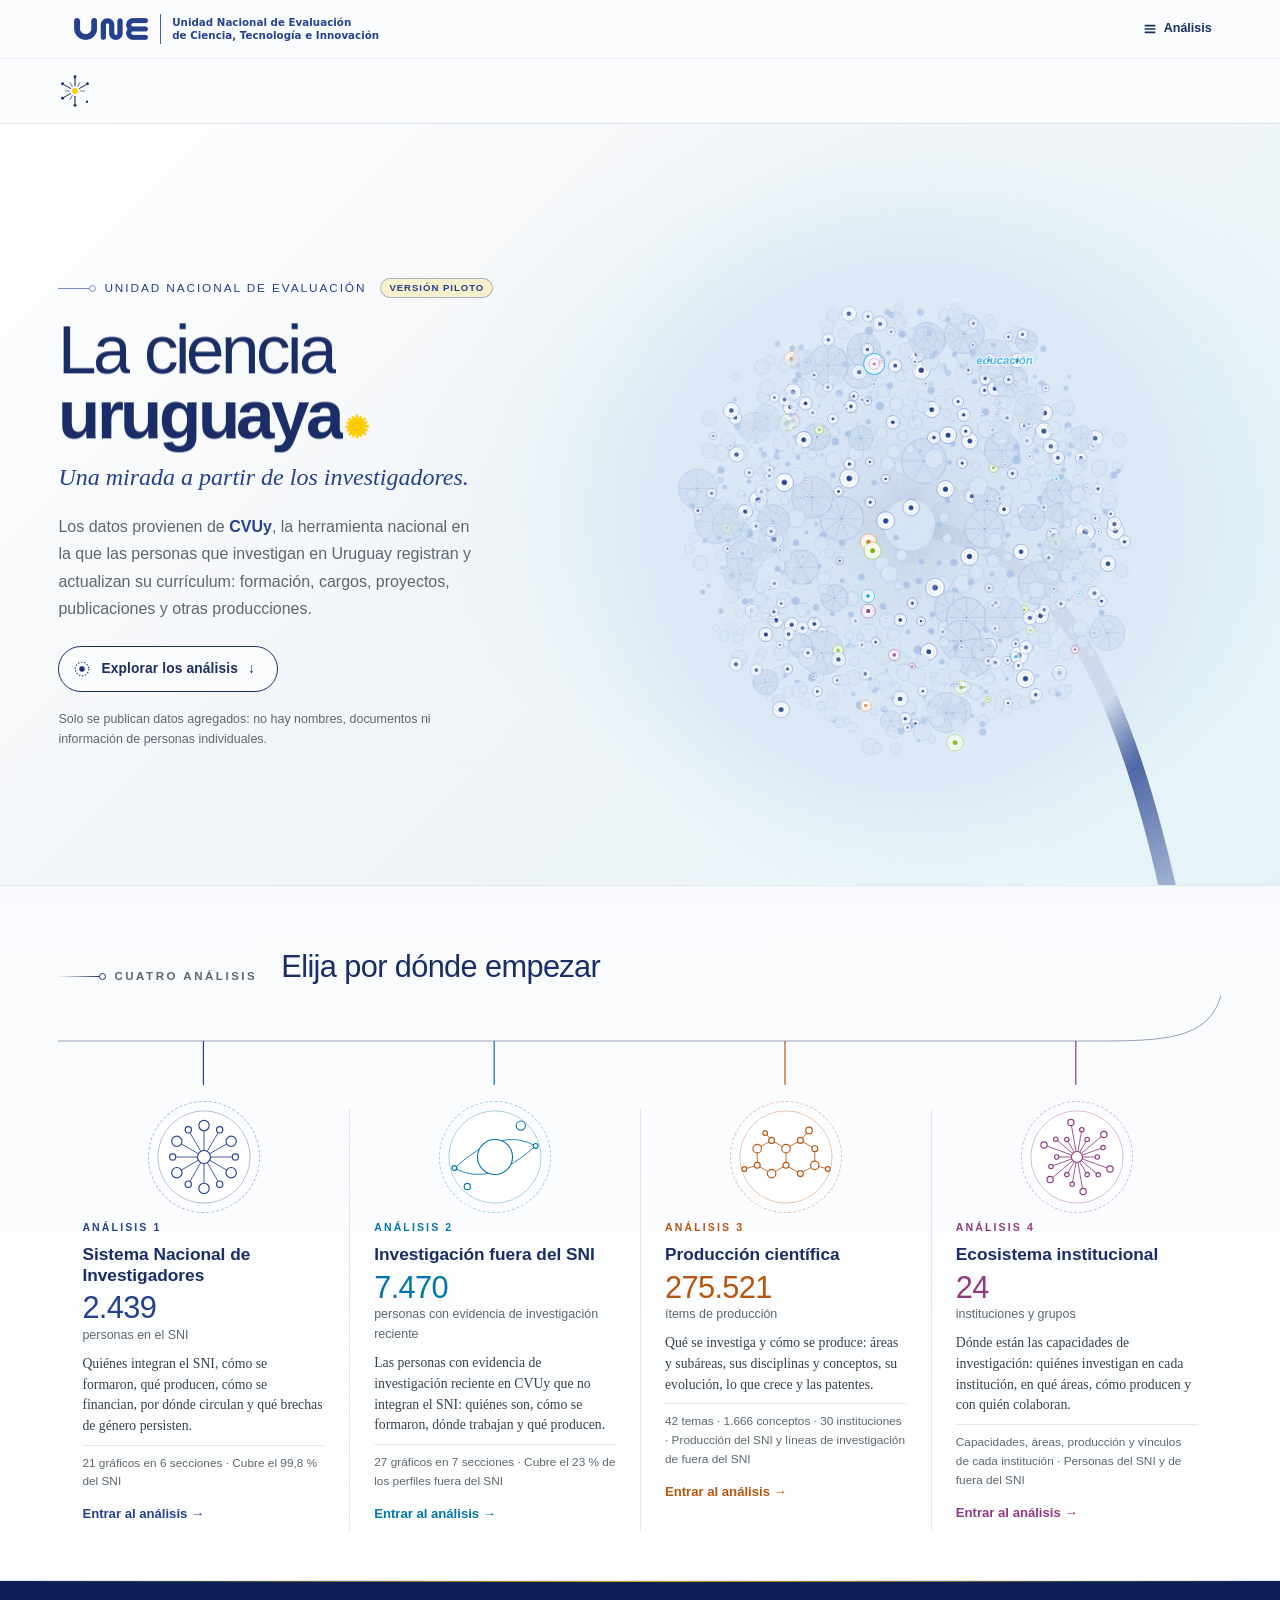
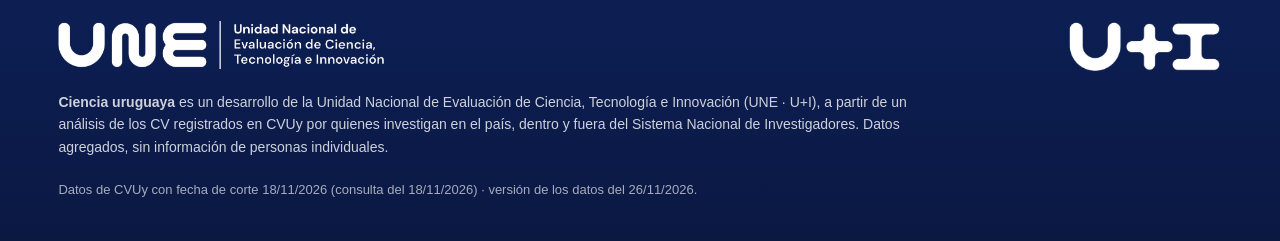
==== commit 731d41f5: "Ajustar gráficos de investigación fuera del SNI" ====
--- a/index.html
+++ b/index.html
@@ -9,7 +9,7 @@
     <link rel="preconnect" href="https://fonts.googleapis.com" />
     <link rel="preconnect" href="https://fonts.gstatic.com" crossorigin />
     <link href="https://fonts.googleapis.com/css2?family=Inter:wght@300..800&family=Source+Serif+4:ital,opsz,wght@0,8..60,400..700;1,8..60,400..700&display=swap" rel="stylesheet" />
-    <script type="module" crossorigin src="./app.js"></script>
+    <script type="module" crossorigin src="./app.js?v=20261127"></script>
     <link rel="stylesheet" crossorigin href="./estilos.css">
   </head>
   <body>
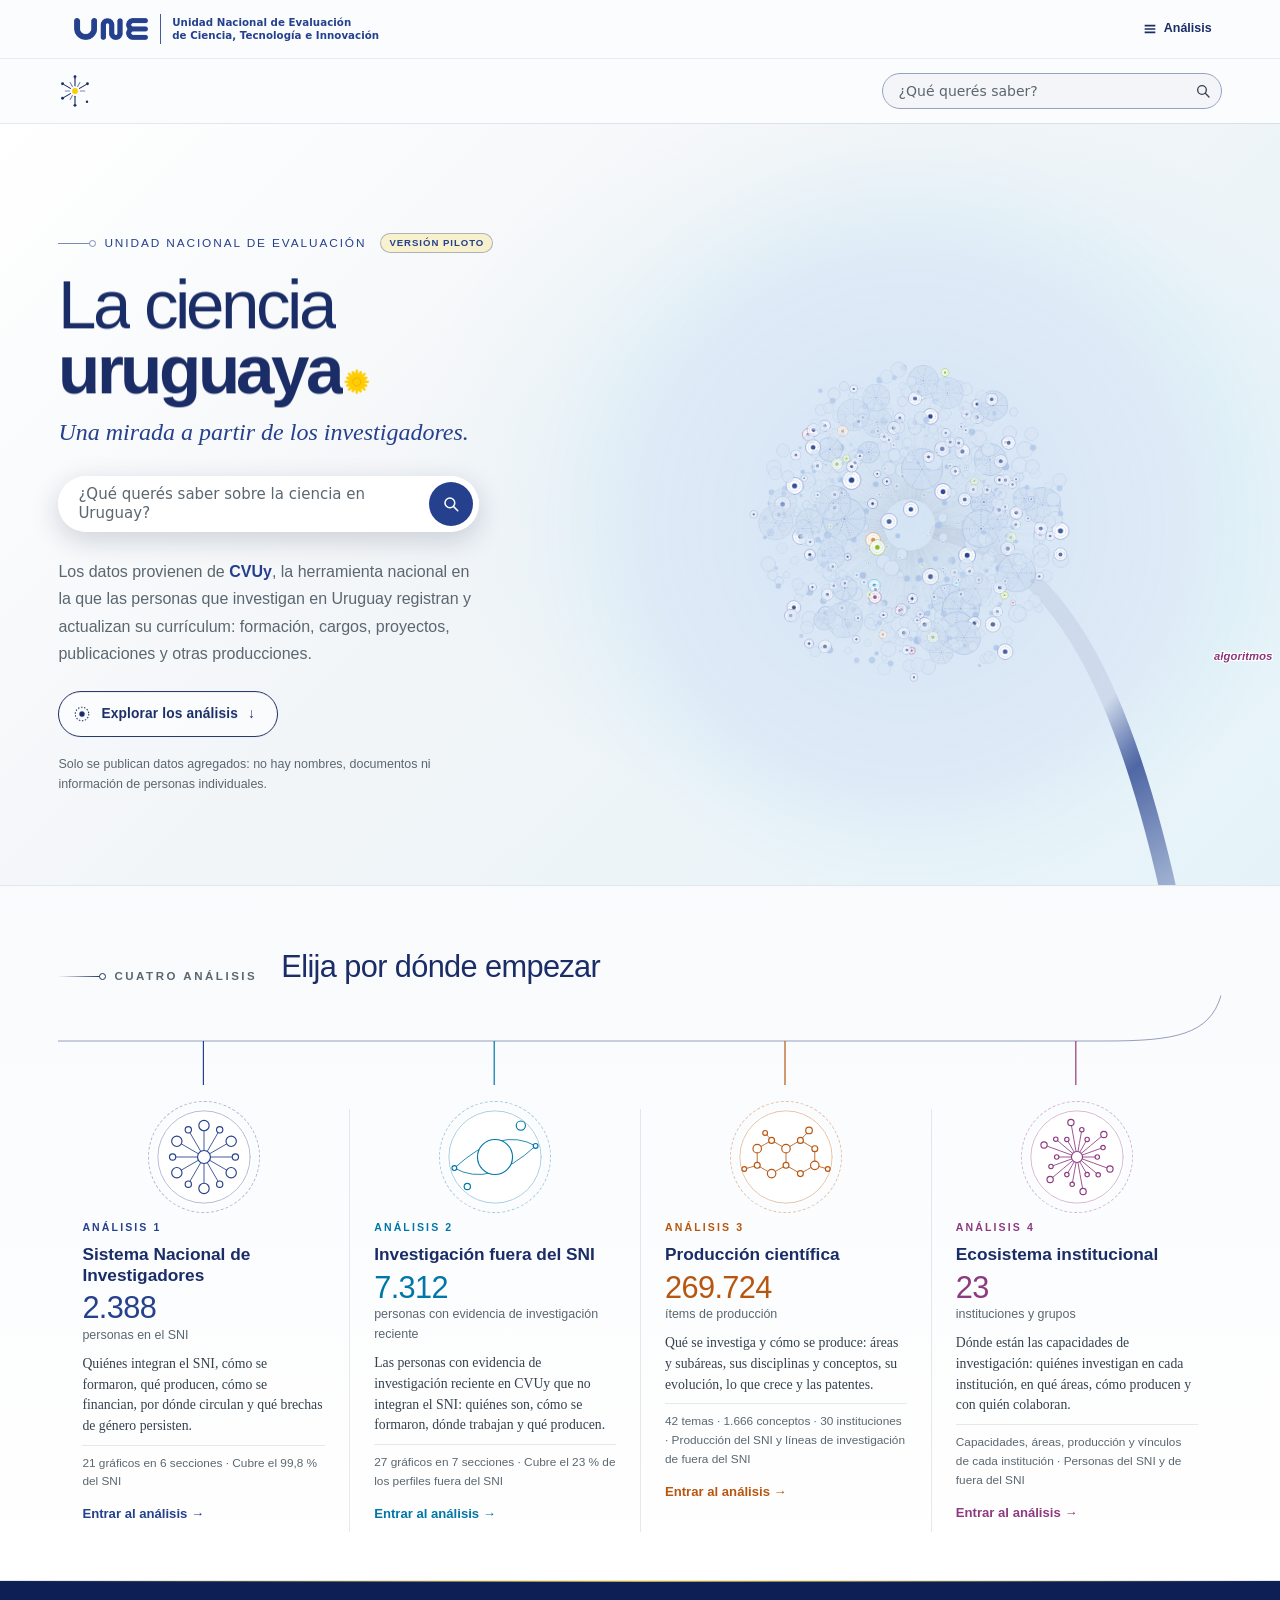
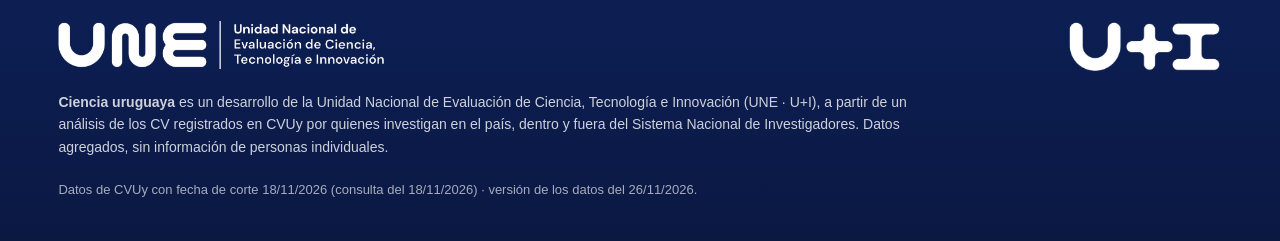
==== commit ce66243c: "Actualizar Ciencia Uruguaya con la versión 18" ====
--- a/index.html
+++ b/index.html
@@ -9,8 +9,8 @@
     <link rel="preconnect" href="https://fonts.googleapis.com" />
     <link rel="preconnect" href="https://fonts.gstatic.com" crossorigin />
     <link href="https://fonts.googleapis.com/css2?family=Inter:wght@300..800&family=Source+Serif+4:ital,opsz,wght@0,8..60,400..700;1,8..60,400..700&display=swap" rel="stylesheet" />
-    <script type="module" crossorigin src="./app.js?v=20261127"></script>
-    <link rel="stylesheet" crossorigin href="./estilos.css">
+    <script type="module" crossorigin src="./app.js?v=20261127-18"></script>
+    <link rel="stylesheet" crossorigin href="./estilos.css?v=20261127-18">
   </head>
   <body>
     <div id="root"></div>
--- a/estilos.css
+++ b/estilos.css
@@ -17019,3 +17019,209 @@
 .descargas8 h3 { margin: 0 0 6px; }
 .descargas8 p { margin: 0 0 8px; }
 .descargas8__lista { list-style: none; margin: 0; padding: 0; color: var(--texto-2); font-size: 13px; line-height: 1.7; }
+/* Buscador «Buscá en Ciencia Uruguay» en la cabecera. */
+.buscador8 { position: relative; margin-left: auto; flex: 0 1 300px; min-width: 0; }
+.buscador8__form { display: flex; align-items: center; border: 1px solid var(--linea, #dfe4ea); border-radius: 999px; background: var(--superficie, #fff); padding: 0 4px 0 14px; height: 36px; }
+.buscador8__form:focus-within { border-color: var(--c, #25408d); box-shadow: 0 0 0 3px color-mix(in srgb, var(--c, #25408d) 18%, transparent); }
+.buscador8__rotulo { position: absolute; width: 1px; height: 1px; overflow: hidden; clip: rect(0 0 0 0); }
+.buscador8__campo { flex: 1; min-width: 0; border: 0; background: none; font: 400 14px/1.2 Inter, "Helvetica Neue", system-ui, sans-serif; color: var(--texto); outline: none; }
+.buscador8__campo::placeholder { color: var(--texto-3, #8a95a1); }
+.buscador8__boton { display: grid; place-items: center; width: 28px; height: 28px; border: 0; border-radius: 50%; background: none; color: var(--texto-2); cursor: pointer; }
+.buscador8__boton:hover { color: var(--c, #25408d); }
+.buscador8__panel { position: absolute; right: 0; top: calc(100% + 8px); width: min(460px, 92vw); z-index: 60; background: var(--superficie, #fff); border: 1px solid var(--linea, #dfe4ea);
+  border-radius: 12px; box-shadow: 0 12px 32px rgba(16, 32, 64, .14); padding: 16px 18px; font: 400 14px/1.5 Inter, "Helvetica Neue", system-ui, sans-serif; color: var(--texto); }
+.buscador8__enlace { display: block; text-decoration: none; color: inherit; padding: 6px 0; }
+.buscador8__enlace:hover .buscador8__titulo { text-decoration: underline; }
+.buscador8__titulo { display: block; font-weight: 600; color: var(--c, #25408d); }
+.buscador8__enlace--principal .buscador8__titulo { font-family: "Source Serif 4", Georgia, serif; font-size: 18px; line-height: 1.3; }
+.buscador8__meta { display: block; font-size: 12.5px; color: var(--texto-3, #6b7785); margin-top: 2px; }
+.buscador8__otros { margin-top: 10px; padding-top: 10px; border-top: 1px solid var(--linea, #dfe4ea); }
+.buscador8__rotulo-visible { margin: 0 0 2px; font: 600 11.5px/1.4 Inter, system-ui, sans-serif; letter-spacing: .1em; text-transform: uppercase; color: var(--texto-2); }
+.buscador8__pregunta { margin: 0 0 8px; font-weight: 600; }
+.buscador8__nota { margin: 4px 0 0; color: var(--texto-2); font-size: 13px; }
+.buscador8__aviso { margin: 0 0 8px; color: #a1531a; font-size: 13px; }
+.buscador8__pie { margin: 10px 0 0; color: var(--texto-3, #8a95a1); font-size: 12px; }
+.buscador8__opciones { display: flex; flex-wrap: wrap; gap: 8px; }
+.buscador8__opcion { border: 1px solid var(--linea, #dfe4ea); background: none; border-radius: 999px; padding: 6px 12px; font: 500 13px/1.2 Inter, system-ui, sans-serif; color: var(--c, #25408d); cursor: pointer; }
+.buscador8__opcion:hover { border-color: var(--c, #25408d); }
+@media (max-width: 900px) { .buscador8 { flex: 1 1 100%; order: 10; margin: 8px 0 0; } .buscador8__panel { left: 0; right: auto; width: 100%; } }
+@media (max-width: 900px) {
+  .sitio-cabecera__fila { flex-wrap: wrap; row-gap: 8px; }
+  .buscador8 { flex: 1 1 100%; order: 10; margin: 0 0 8px; }
+  .buscador8__panel { left: 0; right: 0; width: auto; max-height: 70vh; overflow-y: auto; }
+}
+@media (max-width: 900px) {
+  .sitio-cabecera__fila { height: auto; min-height: 60px; gap: 12px; }
+}
+@media (max-width: 900px) {
+  .buscador8 { flex: 1 1 160px; margin: 0 0 8px; }
+  .sitio-cabecera__fila .sitio-menu { order: 11; margin-bottom: 8px; }
+}
+@media (max-width: 900px) {
+  .buscador8__panel { position: fixed; left: 12px; right: 12px; top: calc(var(--cabecera, 150px) + 4px); width: auto; }
+}
+/* Buscador destacado en las portadas. */
+.buscador8--destacado { position: relative; flex: none; max-width: 640px; margin: 28px 0 6px; padding-top: 26px; }
+.buscador8--destacado .buscador8__rotulo--visible { position: absolute; top: 0; left: 2px; width: auto; height: auto; overflow: visible; clip: auto;
+  font: 600 12px/1.4 Inter, "Helvetica Neue", system-ui, sans-serif; letter-spacing: 0.12em; text-transform: uppercase; color: inherit; opacity: 0.9; }
+.buscador8--destacado .buscador8__form { height: 56px; padding: 0 6px 0 20px; border: 0; background: #fff; box-shadow: 0 8px 28px rgba(10, 25, 60, 0.18); }
+.buscador8--destacado .buscador8__form:focus-within { box-shadow: 0 0 0 3px color-mix(in srgb, var(--c, #25408d) 35%, transparent), 0 8px 28px rgba(10, 25, 60, 0.18); }
+.buscador8--destacado .buscador8__campo { font-size: 16px; color: #1b2b3a; }
+.buscador8--destacado .buscador8__boton { width: auto; height: 44px; padding: 0 22px; border-radius: 999px; background: var(--c, #25408d); color: #fff;
+  font: 600 14px/1 Inter, "Helvetica Neue", system-ui, sans-serif; }
+.buscador8--destacado .buscador8__boton:hover { color: #fff; filter: brightness(1.1); }
+.buscador8__ejemplos { display: flex; flex-wrap: wrap; align-items: center; gap: 8px; margin-top: 12px; font: 400 13px/1.4 Inter, "Helvetica Neue", system-ui, sans-serif; }
+.buscador8__ejemplos > span { opacity: 0.8; }
+.buscador8__ejemplo { border: 1px solid currentColor; background: transparent; color: inherit; border-radius: 999px; padding: 5px 12px;
+  font: 500 13px/1.2 Inter, "Helvetica Neue", system-ui, sans-serif; cursor: pointer; opacity: 0.85; }
+.buscador8__ejemplo:hover { opacity: 1; }
+.buscador8--destacado .buscador8__panel { left: 0; right: 0; width: auto; top: calc(100% + 8px); color: var(--texto); text-align: left; }
+/* Cabecera: el campo se distingue más. */
+.buscador8--cabecera { flex-basis: 340px; }
+.buscador8--cabecera .buscador8__form { background: color-mix(in srgb, var(--c, #25408d) 5%, #fff); border-color: color-mix(in srgb, var(--c, #25408d) 40%, #dfe4ea); }
+@media (max-width: 900px) {
+  .buscador8--destacado { max-width: none; }
+  .buscador8--destacado .buscador8__form { height: 50px; padding-left: 14px; }
+  .buscador8--destacado .buscador8__boton { padding: 0 14px; }
+  .buscador8--destacado .buscador8__panel { position: absolute; left: 0; right: 0; top: calc(100% + 8px); }
+}
+.sitio-portada__buscador { margin-bottom: 22px; }
+.buscador8--destacado .buscador8__boton { background: var(--marca, #25408d); }
+.buscador8--destacado .buscador8__form:focus-within { box-shadow: 0 0 0 3px color-mix(in srgb, var(--marca, #25408d) 35%, transparent), 0 8px 28px rgba(10, 25, 60, 0.18); }
+
+/* Portada: un único movimiento de entrada al cargar; después todo queda quieto (27/11/2026). */
+.flor__vaiven--mece { animation: flor-entrada8 1.5s cubic-bezier(0.16, 1, 0.3, 1) both; }
+@keyframes flor-entrada8 {
+  from { opacity: 0; transform: rotate(-12deg) scale(0.92); }
+  to { opacity: 1; transform: none; }
+}
+.heroe__sol--gira { animation: sol-entrada8 1.3s cubic-bezier(0.16, 1, 0.3, 1) 0.35s both; }
+.titulo-sol__sol { animation: sol-entrada8 1.3s cubic-bezier(0.16, 1, 0.3, 1) 0.5s both; }
+@keyframes sol-entrada8 {
+  from { opacity: 0; transform: rotate(-200deg) scale(0.4); }
+  to { opacity: 1; transform: none; }
+}
+.sitio-portada__semilla-giro { animation: abanico-entrada8 1.6s cubic-bezier(0.16, 1, 0.3, 1) both; }
+@keyframes abanico-entrada8 {
+  from { opacity: 0; transform: rotate(-24deg) scale(0.94); }
+  to { opacity: 1; transform: none; }
+}
+.heroe__punto, .heroe__pulso, .heroe__semilla, .portal-panel__fondo i { animation-iteration-count: 1; }
+@media (prefers-reduced-motion: reduce) {
+  .flor__vaiven--mece, .heroe__sol--gira, .titulo-sol__sol, .sitio-portada__semilla-giro { animation: none; }
+}
+/* El sol del título de Inicio ya entra con su propio giro (heroe__sol-entrada): después, quieto. */
+.heroe__titulo .heroe__sol { animation: none; }
+/* Cobertura integrada al bloque: anillo chico + frase. */
+.cobertura__linea8 { display: flex; align-items: center; gap: 14px; }
+.cobertura__anillo8 { flex: none; width: 40px; height: 40px; transform: rotate(-90deg); }
+.cobertura__anillo8-fondo { fill: none; stroke: color-mix(in srgb, var(--marca, #25408d) 14%, transparent); stroke-width: 4; }
+.cobertura__anillo8-valor { fill: none; stroke: var(--marca, #25408d); stroke-width: 4; stroke-linecap: round; }
+.cobertura__linea8 .cobertura__texto { margin: 0; }
+.cobertura__linea8 .cobertura__texto strong { color: var(--marca, #25408d); font-weight: 700; }
+.cobertura__numero8 { margin: 0; flex: none; font: 600 34px/1 Inter, "Helvetica Neue", system-ui, sans-serif; letter-spacing: -0.02em; color: var(--marca, #25408d); }
+.cobertura__linea8 { gap: 16px; padding-left: 2px; }
+.cobertura__linea8 .cobertura__texto { padding-left: 16px; border-left: 1px solid color-mix(in srgb, var(--marca, #25408d) 22%, transparent); line-height: 1.5; }
+.cobertura__linea8 .cobertura__texto strong { font-weight: 600; }
+.cobertura .cobertura__numero8 { color: var(--marca) !important; }
+/* Ecosistema: buscador de instituciones junto al selector. */
+.jardin-buscar8 { min-width: 220px; }
+.jardin-buscar8__campo { width: 100%; height: 44px; padding: 0 14px; border: 1px solid var(--linea, #dfe4ea); border-radius: 6px; background: #fff;
+  font: 400 15px/1.2 Inter, "Helvetica Neue", system-ui, sans-serif; color: var(--texto); }
+.jardin-buscar8__campo:focus { outline: 2px solid color-mix(in srgb, var(--marca, #8e3a80) 45%, transparent); outline-offset: 1px; }
+.eco-universo8 { max-width: 640px; margin: 4px 0 18px; font: 400 14px/1.55 Inter, "Helvetica Neue", system-ui, sans-serif; color: var(--texto-2); }
+.eco-universo8__rotulo { margin-right: 8px; font-weight: 600; font-size: 11.5px; letter-spacing: 0.1em; text-transform: uppercase; color: var(--marca); }
+.eco-universo8 a { color: var(--marca); }
+/* Ficha institucional: estados sin selección y sin ficha. */
+.ficha8-estado { padding: 22px 24px; border: 1px dashed color-mix(in srgb, var(--marca, #8e3a80) 35%, #dfe4ea); border-radius: 10px; font: 400 14.5px/1.6 Inter, "Helvetica Neue", system-ui, sans-serif; color: var(--texto-2); }
+.ficha8-estado p { margin: 0 0 10px; }
+.ficha8-estado__titulo { font: 600 17px/1.35 "Source Serif 4", Georgia, serif !important; color: var(--marca, #8e3a80) !important; }
+.ficha8-estado__atajos { display: flex; flex-wrap: wrap; gap: 8px; align-items: center; color: var(--marca, #8e3a80); }
+.ficha8-estado__buscar { margin-left: 4px; font-size: 13px; color: var(--marca, #8e3a80); }
+.ficha8-estado__boton { margin-top: 4px; border: 1px solid var(--marca, #8e3a80); background: none; color: var(--marca, #8e3a80); border-radius: 999px; padding: 6px 14px; font: 600 13px/1.2 Inter, system-ui, sans-serif; cursor: pointer; }
+/* Ecosistema: anclas de compatibilidad y ranking de instituciones. */
+.ancla8 { display: block; height: 0; overflow: hidden; }
+.ranking8__leyenda { margin-bottom: 10px; }
+.ranking8__lista { list-style: none; margin: 0; padding: 0; display: grid; gap: 2px; }
+.ranking8__fila button { display: grid; grid-template-columns: minmax(120px, 26%) 1fr minmax(170px, auto); gap: 12px; align-items: center; width: 100%; padding: 4px 6px;
+  border: 0; background: none; text-align: left; cursor: pointer; border-radius: 6px; font: 400 13px/1.3 Inter, "Helvetica Neue", system-ui, sans-serif; color: var(--texto); }
+.ranking8__fila button:hover { background: color-mix(in srgb, var(--marca, #8e3a80) 6%, transparent); }
+.ranking8__fila--sel button { background: color-mix(in srgb, var(--marca, #8e3a80) 10%, transparent); font-weight: 600; }
+.ranking8__fila--tenue { opacity: 0.55; }
+.ranking8__nombre { overflow: hidden; text-overflow: ellipsis; white-space: nowrap; }
+.ranking8__barra { display: flex; height: 12px; background: color-mix(in srgb, var(--texto-3, #8a95a1) 10%, transparent); border-radius: 2px; overflow: hidden; }
+.ranking8__barra i { display: block; height: 100%; }
+.ranking8__valor { font-variant-numeric: tabular-nums; color: var(--texto-2); white-space: nowrap; }
+.ranking8__valor b { color: var(--texto); }
+@media (max-width: 700px) { .ranking8__fila button { grid-template-columns: 1fr; gap: 4px; } }
+/* Ecosistema: composición de los equipos con puntos apareados. */
+.puntos8 { display: grid; gap: 2px; font: 400 13px/1.3 Inter, "Helvetica Neue", system-ui, sans-serif; }
+.puntos8__eje, .puntos8__fila { display: grid; grid-template-columns: minmax(150px, 24%) 1fr minmax(190px, auto); gap: 14px; align-items: center; }
+.puntos8__marcas { position: relative; height: 18px; color: var(--texto-3, #8a95a1); font-size: 11px; }
+.puntos8__marcas span { position: absolute; transform: translateX(-50%); }
+.puntos8__fila { padding: 7px 0; border-bottom: 1px solid var(--linea, #e6eaef); }
+.puntos8__fila--total { font-weight: 600; border-bottom-color: color-mix(in srgb, var(--texto-3, #8a95a1) 45%, transparent); }
+.puntos8__fila--inst { background: color-mix(in srgb, var(--marca, #8e3a80) 7%, transparent); }
+.puntos8__nombre { display: flex; align-items: center; gap: 7px; color: var(--texto); }
+.puntos8__nombre i { width: 8px; height: 8px; border-radius: 50%; flex: none; }
+.puntos8__pista { position: relative; height: 18px; background: linear-gradient(to right, transparent calc(25% - 0.5px), var(--linea, #e6eaef) calc(25% - 0.5px), var(--linea, #e6eaef) calc(25% + 0.5px), transparent calc(25% + 0.5px), transparent calc(50% - 0.5px), var(--linea, #e6eaef) calc(50% - 0.5px), var(--linea, #e6eaef) calc(50% + 0.5px), transparent calc(50% + 0.5px), transparent calc(75% - 0.5px), var(--linea, #e6eaef) calc(75% - 0.5px), var(--linea, #e6eaef) calc(75% + 0.5px), transparent calc(75% + 0.5px)); }
+.puntos8__tramo { position: absolute; top: 8px; height: 2px; background: color-mix(in srgb, var(--texto-3, #8a95a1) 55%, transparent); }
+.puntos8__punto { position: absolute; top: 3px; width: 12px; height: 12px; margin-left: -6px; border-radius: 50%; box-shadow: 0 0 0 2px var(--superficie, #fff); }
+.puntos8__punto--sni { background: #25408d; }
+.puntos8__punto--no { background: #e87722; }
+.puntos8__valores { display: flex; gap: 14px; font-variant-numeric: tabular-nums; white-space: nowrap; }
+.puntos8__v--sni { color: #25408d; font-weight: 600; }
+.puntos8__v--no { color: #b85a12; font-weight: 600; }
+.puntos8__v small { font-weight: 400; color: var(--texto-3, #8a95a1); }
+.puntos8__na { font-weight: 400; font-style: italic; color: var(--texto-3, #8a95a1); }
+@media (max-width: 760px) { .puntos8__eje { display: none; } .puntos8__fila { grid-template-columns: 1fr; gap: 4px; } }
+.puntos8__marcas span { white-space: nowrap; }
+.puntos8__marcas span:last-child { transform: translateX(-100%); }
+.puntos8__marcas span:first-child { transform: none; }
+.eco-arcos__m-sni, .eco-arcos__m-no { display: inline-block !important; width: 10px !important; height: 10px !important; border-radius: 50% !important; border: 0 !important; vertical-align: -1px; }
+.eco-arcos__m-sni { background: #25408d !important; }
+.eco-arcos__m-no { background: #e87722 !important; }
+/* Áreas: referencia gris punteada y filas de datos exactos bajo el radial. */
+.tela__forma--pais { stroke-dasharray: 5 4; fill-opacity: 0.06 !important; }
+.tela-filas8 { width: 100%; max-width: 620px; margin: 6px auto 18px; border-collapse: collapse; font: 400 13px/1.4 Inter, "Helvetica Neue", system-ui, sans-serif; font-variant-numeric: tabular-nums; }
+.tela-filas8 th { text-align: right; font-weight: 600; font-size: 11.5px; letter-spacing: .06em; text-transform: uppercase; color: var(--texto-2); padding: 4px 8px; border-bottom: 1px solid var(--linea, #e6eaef); }
+.tela-filas8 th:first-child, .tela-filas8 td:first-child { text-align: left; }
+.tela-filas8 td { text-align: right; padding: 5px 8px; border-bottom: 1px solid var(--linea, #eef1f4); color: var(--texto); }
+.tela-filas8 td.mas { color: #8e3a80; font-weight: 600; }
+.tela-filas8 td.menos { color: var(--texto-3, #8a95a1); }
+.tela-filas8--mayor td:nth-child(2) { font-weight: 700; color: #8e3a80; }
+.tela-filas8--dif td:first-child::after { content: " · mayor diferencia"; font-size: 11.5px; color: #8e3a80; }
+.ranking8__grupo { margin-left: 6px; padding: 0 6px; border: 1px solid currentColor; border-radius: 999px; font-size: 10.5px; color: var(--texto-3, #8a95a1); }
+/* Buscador destacado: sin rótulo visible; invitación y preguntas que se alternan dentro del campo. */
+.buscador8--destacado { padding-top: 0; }
+.buscador8__form { position: relative; }
+.buscador8__invita { position: absolute; left: 20px; right: 110px; top: 0; bottom: 0; display: flex; align-items: center; overflow: hidden; pointer-events: none;
+  font: 400 16px/1.2 Inter, "Helvetica Neue", system-ui, sans-serif; color: var(--texto-3, #7d8894); white-space: nowrap; }
+.buscador8__invita-texto { overflow: hidden; text-overflow: ellipsis; animation: invita-entra8 0.55s cubic-bezier(0.16, 1, 0.3, 1) both; }
+@keyframes invita-entra8 { from { opacity: 0; transform: translateY(10px); } to { opacity: 1; transform: none; } }
+@media (prefers-reduced-motion: reduce) { .buscador8__invita-texto { animation: none; } }
+@media (max-width: 900px) { .buscador8__invita { left: 14px; right: 96px; font-size: 15px; } }
+/* Inicio: buscador sobre la flor. */
+.heroe__dibujo { position: relative; }
+.heroe__buscador8 { position: absolute; z-index: 3; top: 14%; left: 50%; transform: translateX(-50%); width: min(560px, 86%); }
+.heroe__buscador8 .buscador8--destacado { margin: 0; max-width: none; }
+.heroe__buscador8 .buscador8__form { background: rgba(255, 255, 255, 0.96); backdrop-filter: blur(6px); }
+@media (max-width: 900px) {
+  .heroe__buscador8 { position: relative; top: auto; left: auto; transform: none; width: 100%; margin: 0 0 12px; }
+}
+.heroe__buscador8 { top: 9%; }
+/* Inicio: buscador como acción principal, en la columna de texto debajo del lema. */
+.heroe__buscador8 { position: static; transform: none; width: auto; max-width: 560px; margin: 26px 0 26px; top: auto; left: auto; }
+.heroe__buscador8 .buscador8--destacado { margin: 0; max-width: none; }
+.heroe--flor .heroe__bajada { font-size: 15px; }
+@media (max-width: 900px) { .heroe__buscador8 { max-width: none; margin: 20px 0; } }
+.heroe__buscador8 .buscador8__invita { font-size: 15px; }
+/* Buscador destacado: botón redondo con lupa; las preguntas pueden ocupar dos líneas, nunca se cortan. */
+.buscador8--destacado .buscador8__boton { width: 44px; height: 44px; padding: 0; border-radius: 50%; display: grid; place-items: center; }
+.buscador8--destacado .buscador8__boton svg { width: 18px; height: 18px; }
+.buscador8--destacado .buscador8__invita { right: 60px; }
+.buscador8__invita-texto { white-space: normal; display: -webkit-box; -webkit-line-clamp: 2; -webkit-box-orient: vertical; line-height: 1.25; }
+@media (max-width: 900px) { .buscador8--destacado .buscador8__invita { right: 58px; font-size: 14px; } }
+.buscador8--cabecera { transition: opacity 0.25s ease, visibility 0.25s; }
+body.buscador8-destacado-visible .buscador8--cabecera { opacity: 0; visibility: hidden; }
+@media (max-width: 900px) { body.buscador8-destacado-visible .buscador8--cabecera { display: none; } }
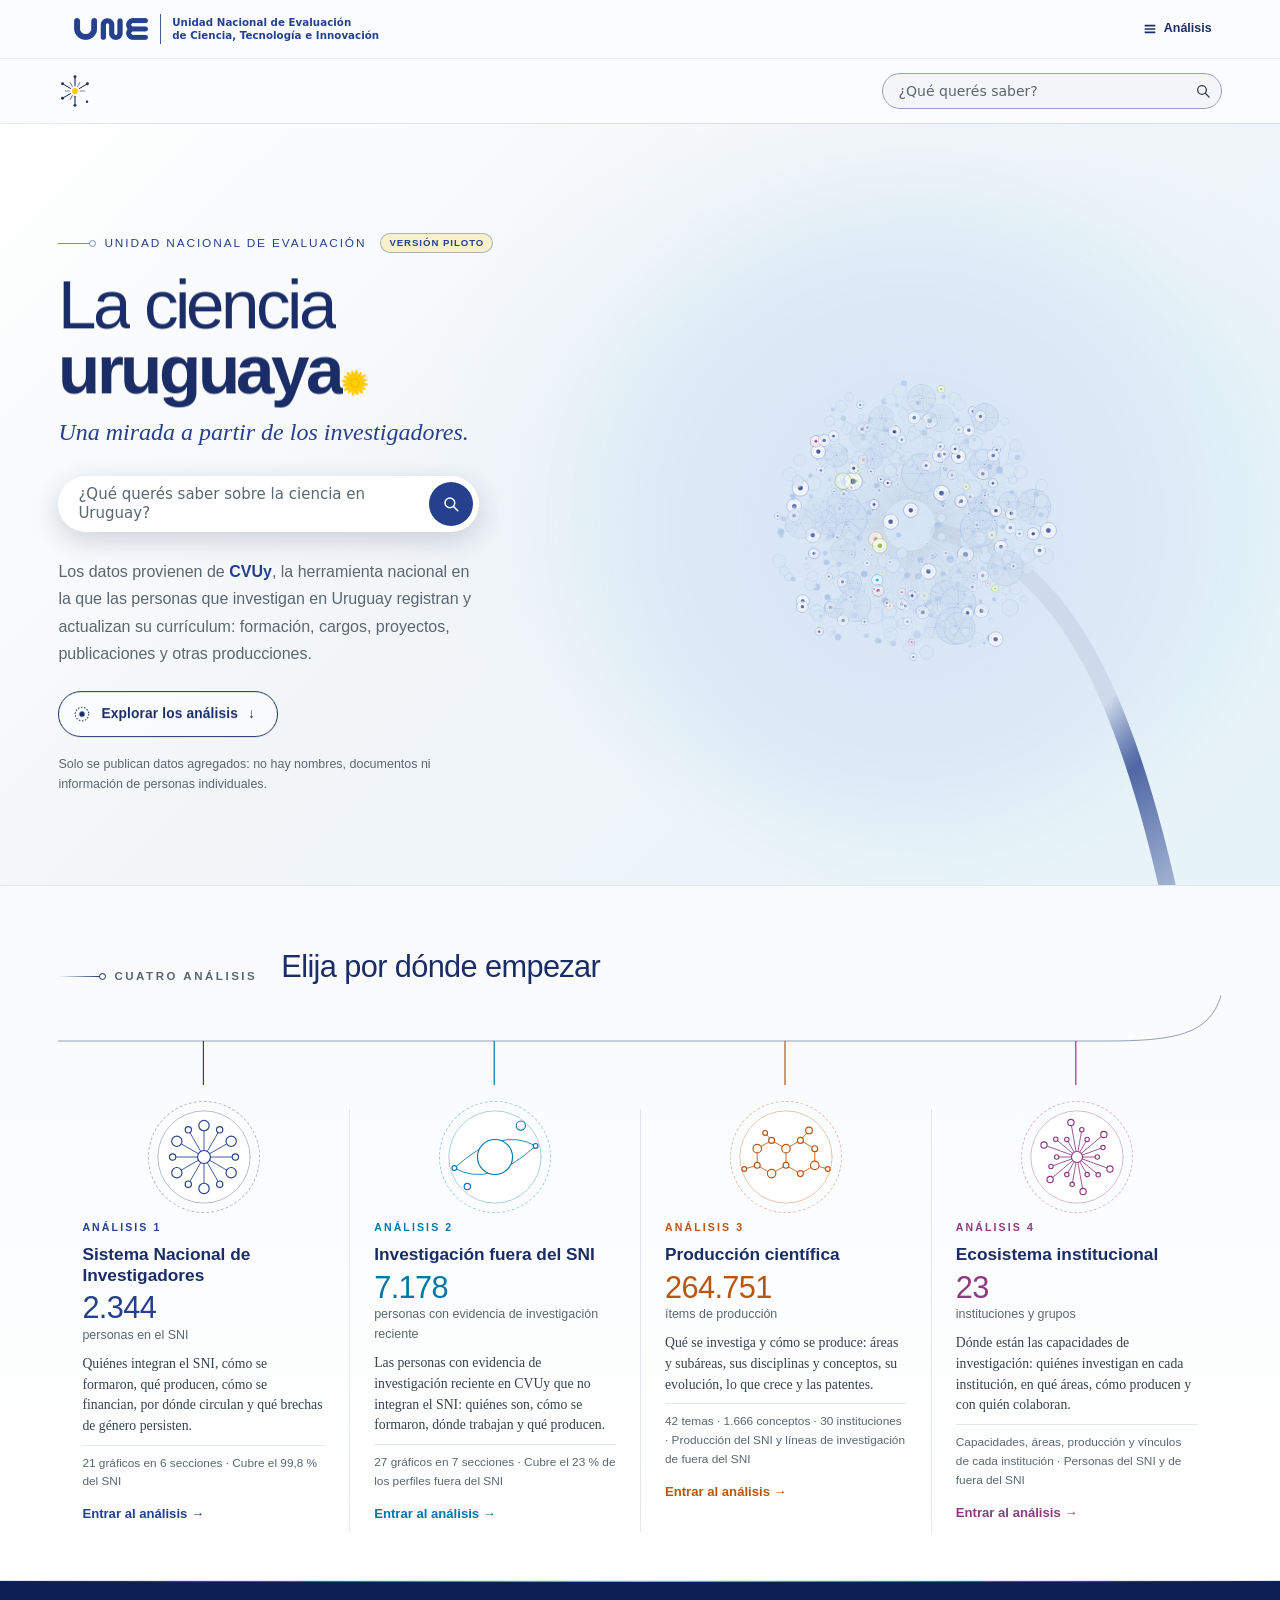
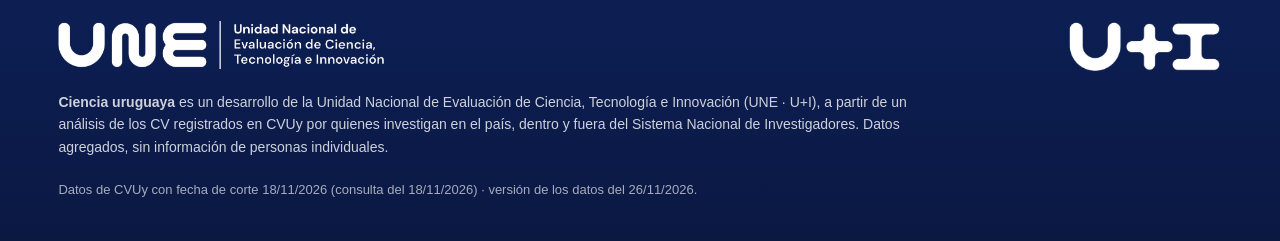
==== commit 997179c1: "Publicar versión 20 y registrar búsquedas sin resultado" ====
--- a/index.html
+++ b/index.html
@@ -9,7 +9,7 @@
     <link rel="preconnect" href="https://fonts.googleapis.com" />
     <link rel="preconnect" href="https://fonts.gstatic.com" crossorigin />
     <link href="https://fonts.googleapis.com/css2?family=Inter:wght@300..800&family=Source+Serif+4:ital,opsz,wght@0,8..60,400..700;1,8..60,400..700&display=swap" rel="stylesheet" />
-    <script type="module" crossorigin src="./app.js?v=20261127-18"></script>
+    <script type="module" crossorigin src="./app.js?v=20261127-20"></script>
     <link rel="stylesheet" crossorigin href="./estilos.css?v=20261127-18">
   </head>
   <body>
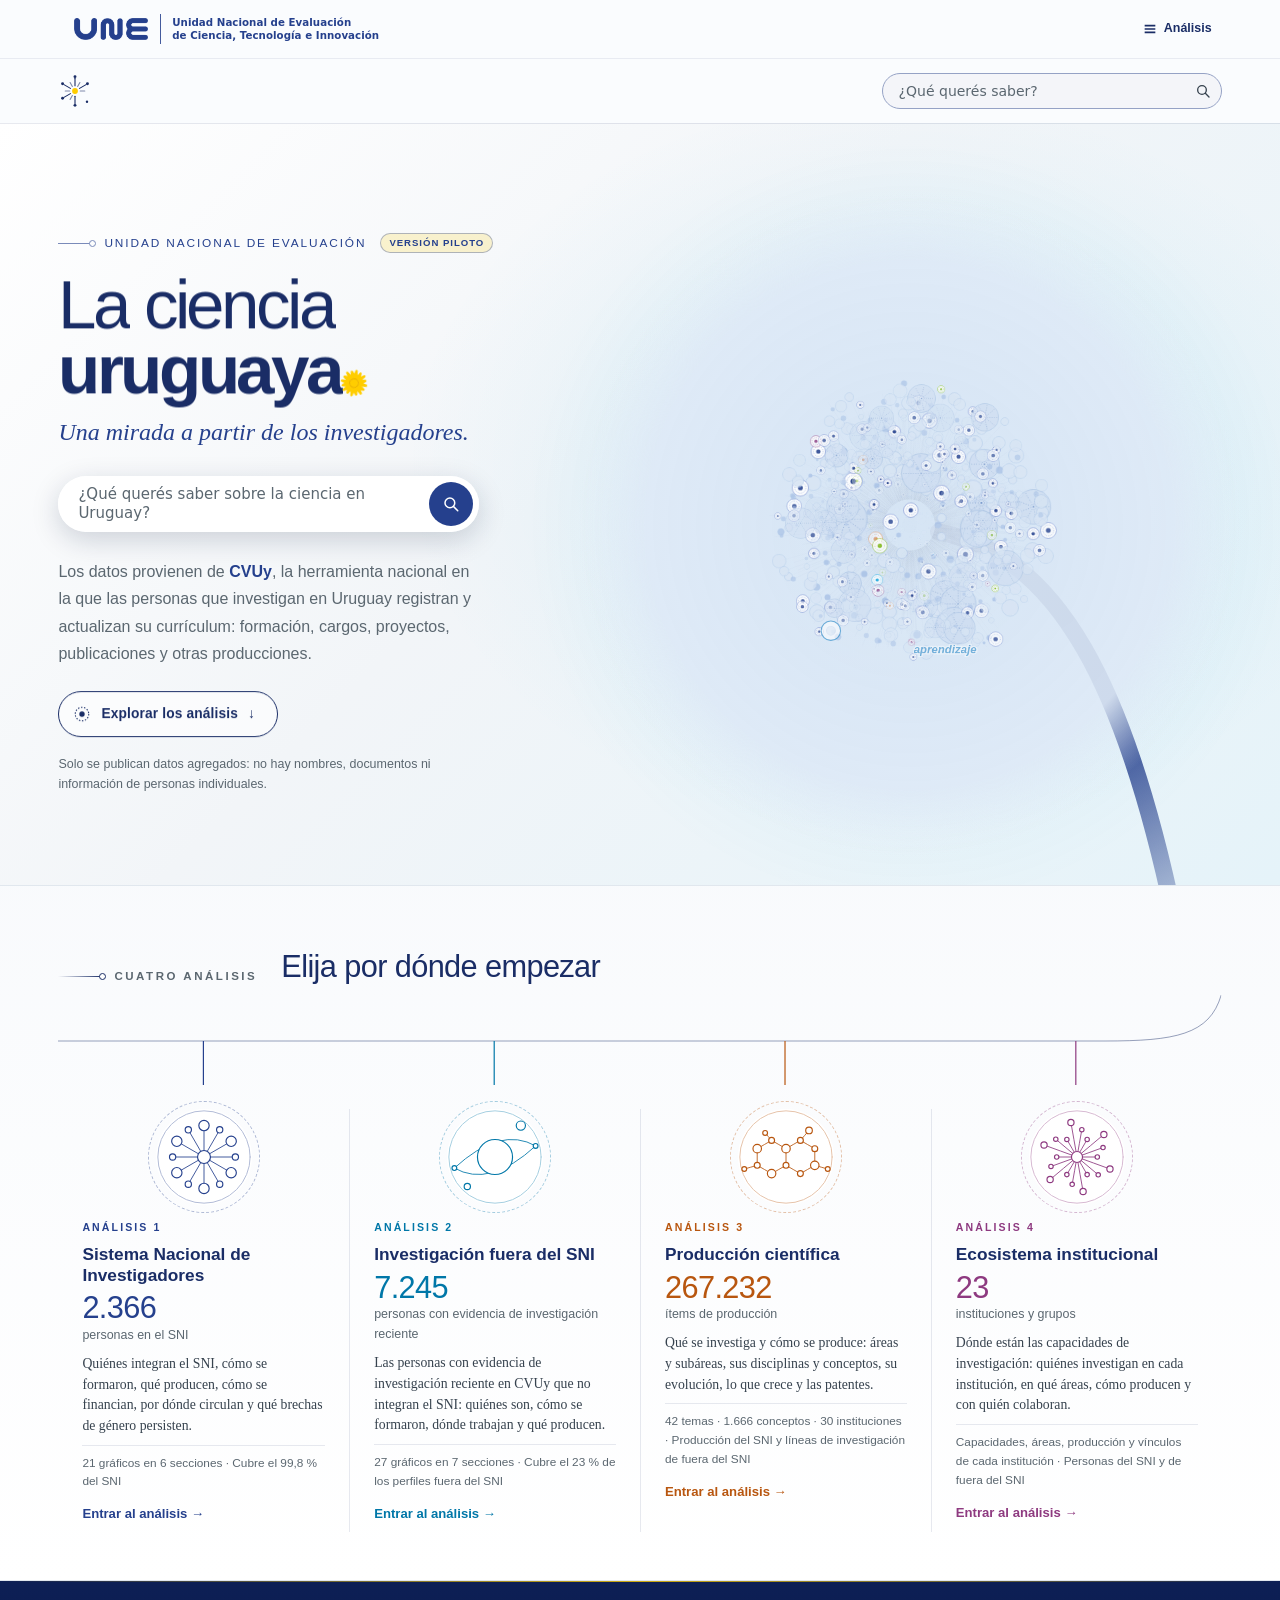
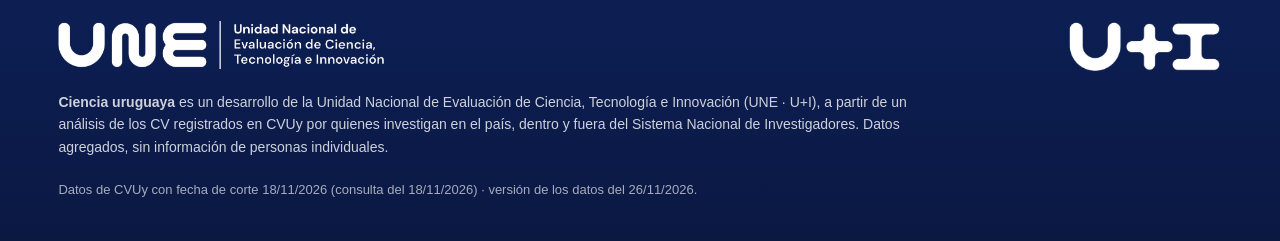
==== commit 2c7b79b3: "Restaurar el registro de todas las búsquedas del ZIP 20" ====
--- a/index.html
+++ b/index.html
@@ -9,7 +9,7 @@
     <link rel="preconnect" href="https://fonts.googleapis.com" />
     <link rel="preconnect" href="https://fonts.gstatic.com" crossorigin />
     <link href="https://fonts.googleapis.com/css2?family=Inter:wght@300..800&family=Source+Serif+4:ital,opsz,wght@0,8..60,400..700;1,8..60,400..700&display=swap" rel="stylesheet" />
-    <script type="module" crossorigin src="./app.js?v=20261127-20"></script>
+    <script type="module" crossorigin src="./app.js?v=20261127-20-registro"></script>
     <link rel="stylesheet" crossorigin href="./estilos.css?v=20261127-18">
   </head>
   <body>
